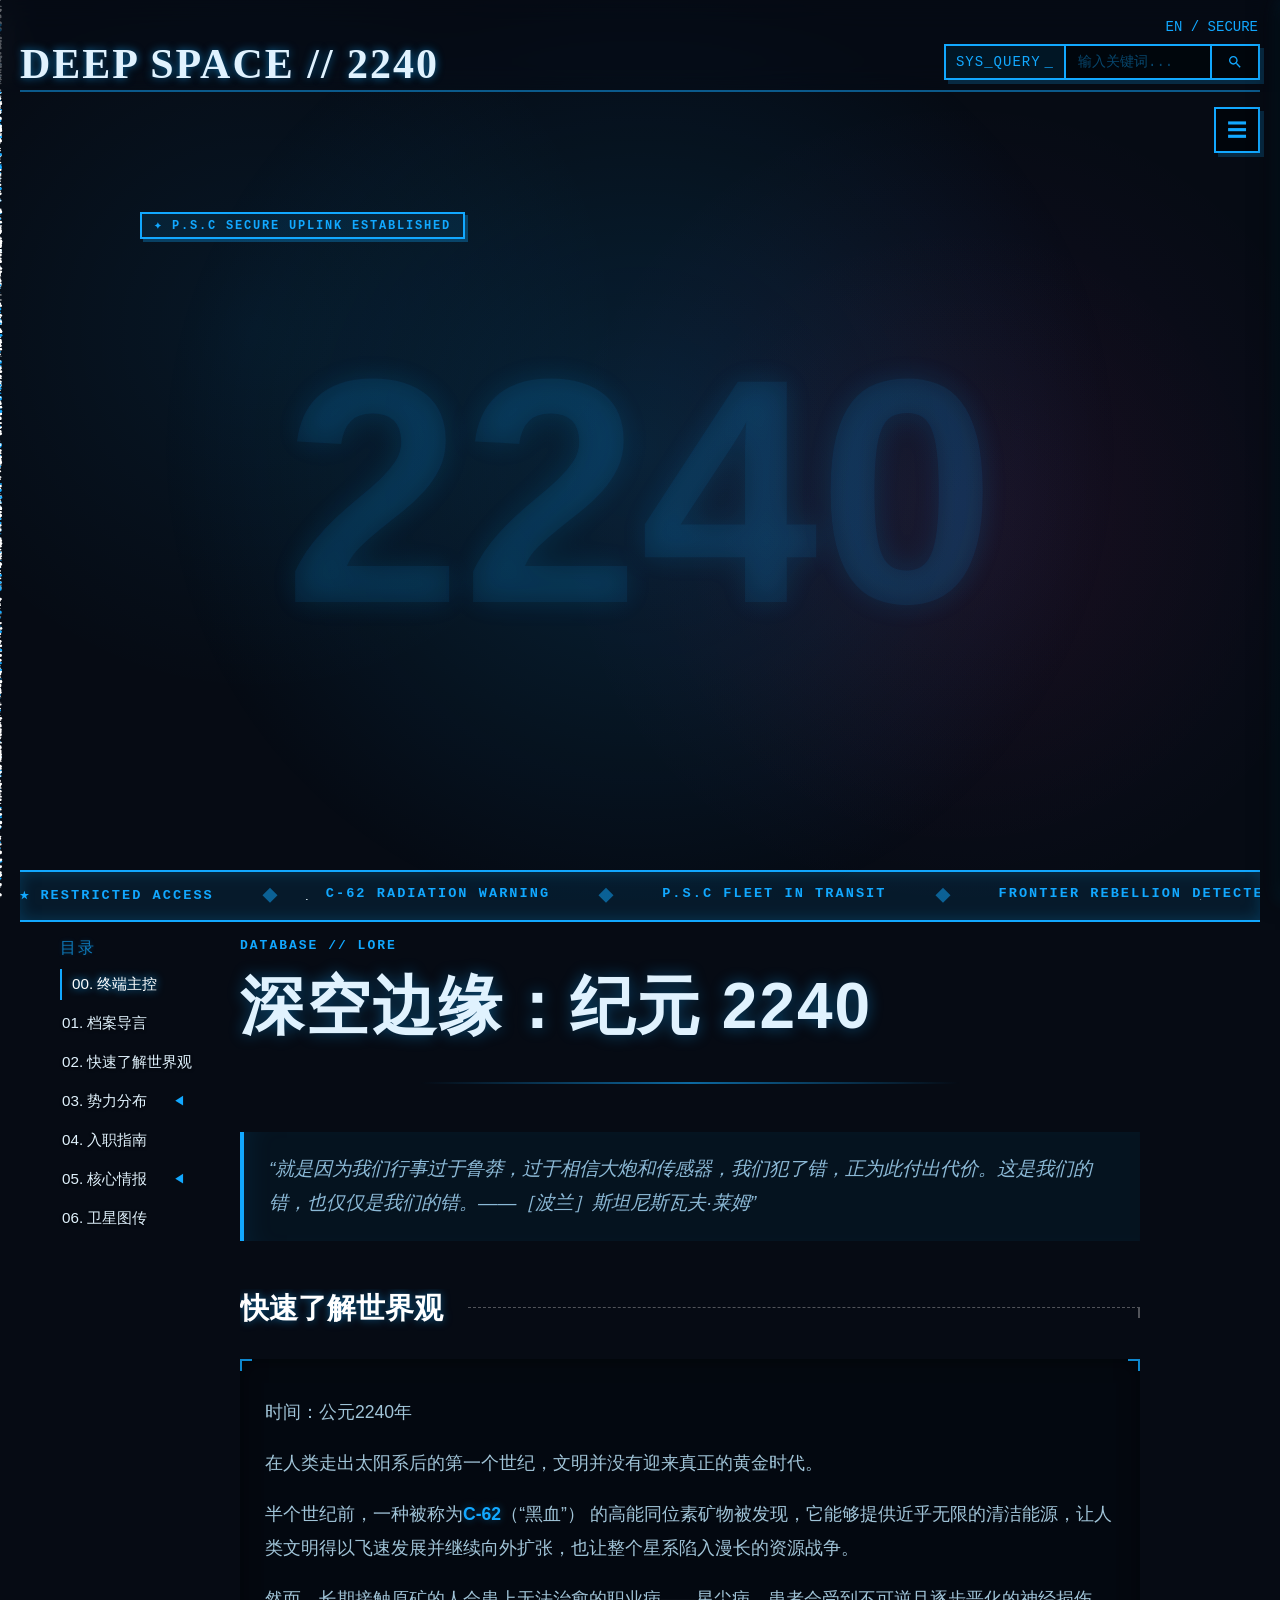
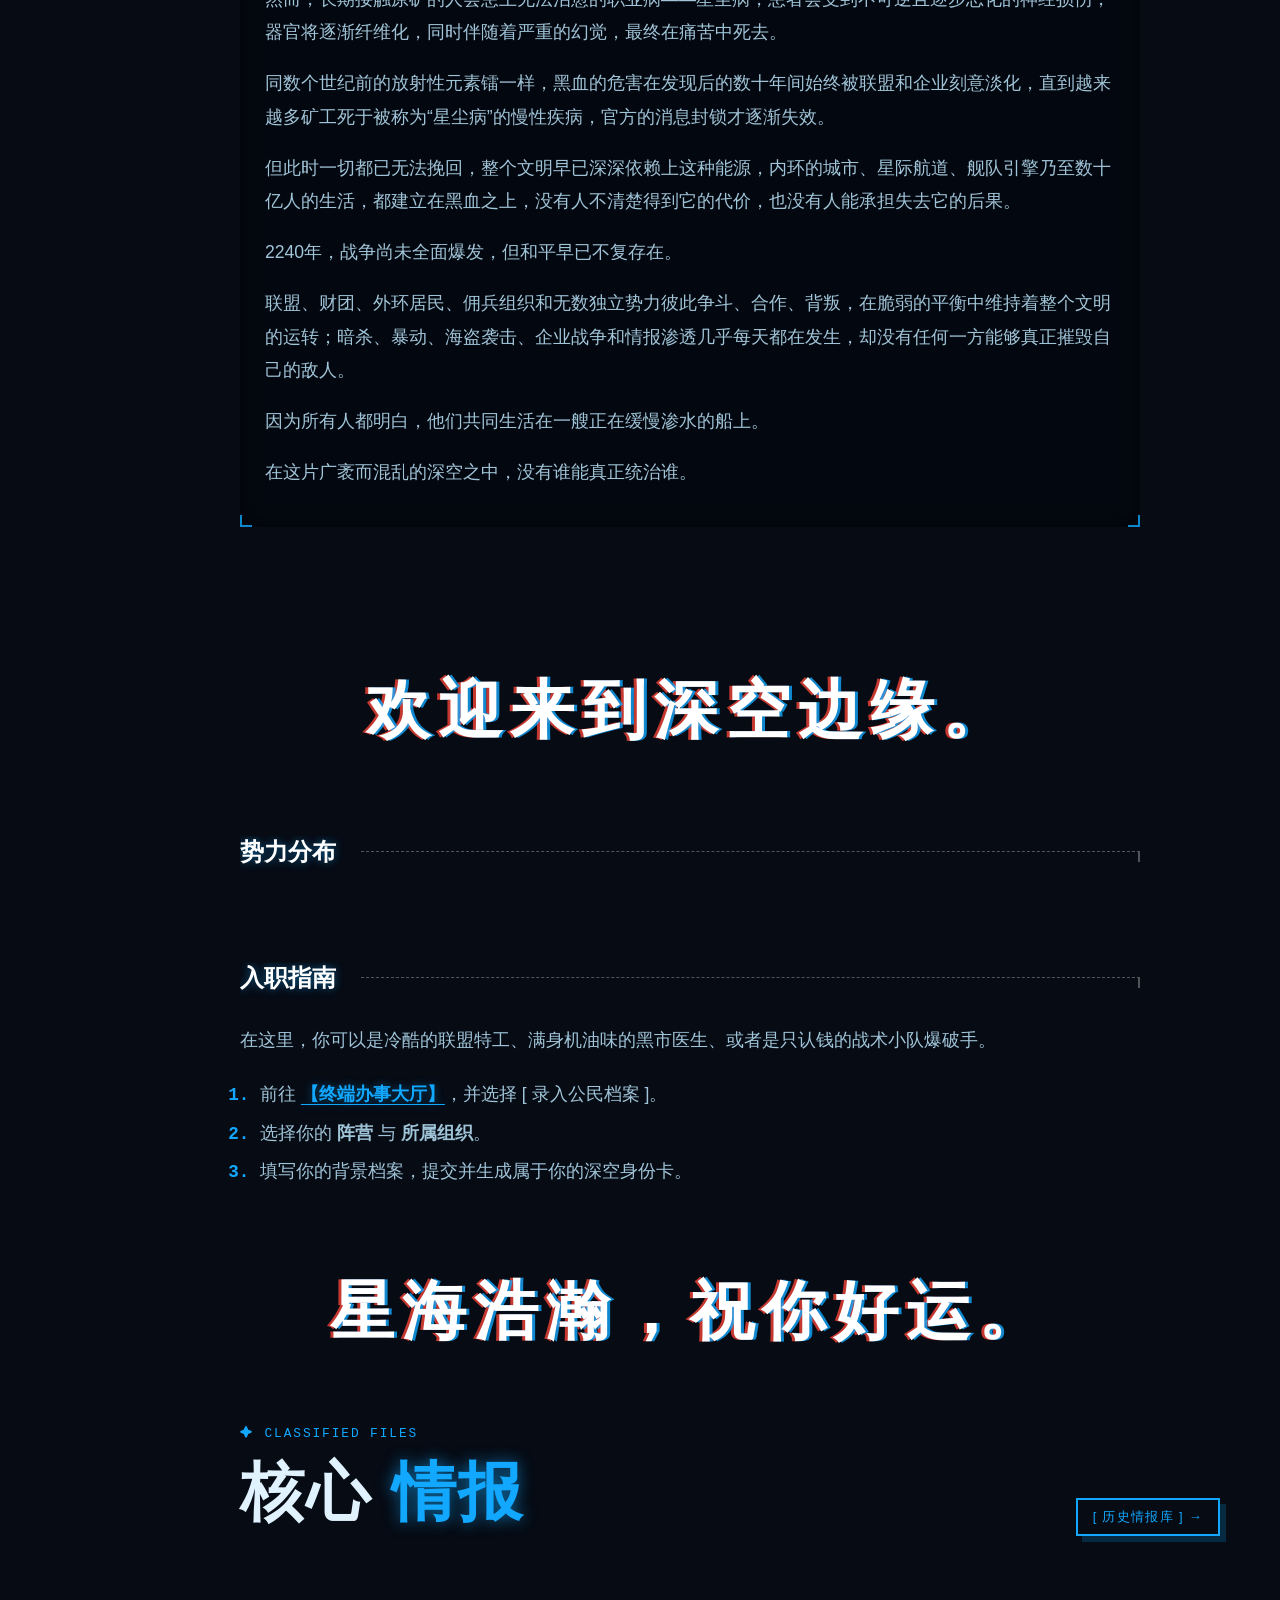
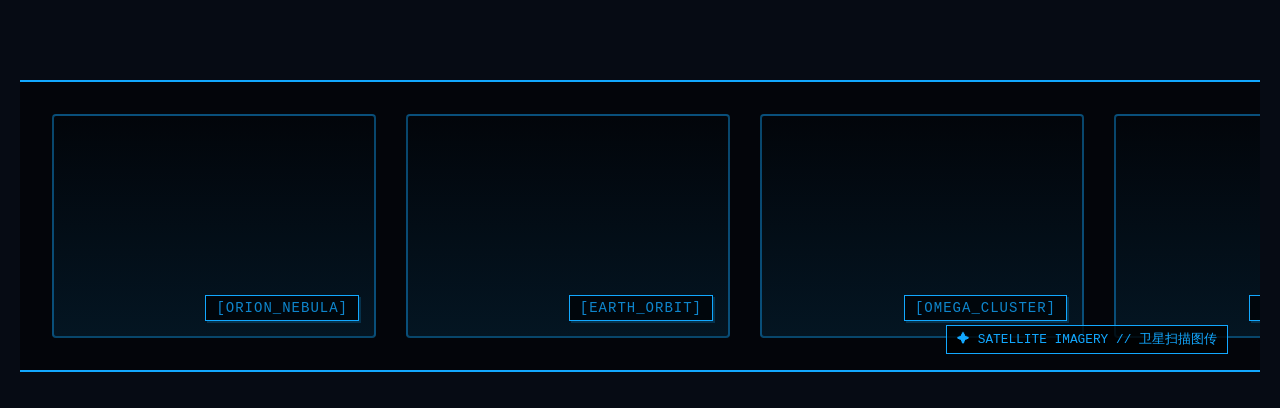
==== index.html @ 2c7ee808 "Add files via upload" ====
<!DOCTYPE html>
<html lang="zh-CN">
<head>
    <meta charset="UTF-8">
    <meta name="viewport" content="width=device-width, initial-scale=1.0">
    <title>拉格朗日点盲区</title>

<link href="https://cdn.quilljs.com/1.3.6/quill.snow.css" rel="stylesheet">
<link href="https://cdnjs.cloudflare.com/ajax/libs/cropperjs/1.5.13/cropper.min.css" rel="stylesheet">



    <style>
        /* 基础页面设置（加入了科幻网格和径向渐变微光背景） */
        /* 基础页面设置 */
        body {
            background-color: #060b14; /* 极暗的深蓝兜底色 */
            /* 💥 删除了原本僵硬的线形网格背景 */
            
            color: #ffffff;
            font-family: "PingFang SC", "Microsoft YaHei", sans-serif;
            margin: 0;
            padding: 0;
            min-height: 100vh;
            box-sizing: border-box;
            position: relative;
            overflow-x: hidden; 
        }
        /* 💥 修复：限制右上角名字的最大宽度，防止挤破容器 */
        .nav-nickname {
            display: inline-block;
            max-width: 80px; /* 💥 电脑端从 120px 缩小到 80px，大约只显示 5 个中文字符 */
            overflow: hidden;
            text-overflow: ellipsis;
            white-space: nowrap;
            vertical-align: bottom;
        }
        @media (max-width: 768px) {
            .nav-nickname {
                max-width: 50px; /* 💥 手机端从 80px 缩小到 50px，大约只显示 3 个中文字符 */
            }
        }

        /* =========================================
           💥 全局动态弥散背景 (Pure CSS GPU Accelerated)
           ========================================= */
        .cyber-diffuse-bg {
            position: fixed;
            top: 0; left: 0; right: 0; bottom: 0;
            z-index: -10; /* 沉在最底层 */
            pointer-events: none; /* 防止阻挡点击 */
            overflow: hidden;
            background-color: #060b14; 
        }

        /* 弥散光球 1：赛博蓝 (左上角游走) */
        .cyber-diffuse-bg::before {
            content: '';
            position: absolute;
            top: -20%; left: -20%;
            width: 80vmax; height: 80vmax;
            /* 💥 亮度下调：0.15 -> 0.08，边缘收窄：60% -> 50% */
            background: radial-gradient(circle, rgba(18, 168, 255, 0.08) 0%, transparent 50%);
            animation: diffuse-float 8s ease-in-out infinite alternate;
        }

        /* 弥散光球 2：霓虹紫 (右下角游走) */
        .cyber-diffuse-bg::after {
            content: '';
            position: absolute;
            bottom: -20%; right: -20%;
            width: 90vmax; height: 90vmax;
            /* 💥 亮度下调：0.12 -> 0.06，边缘收窄：60% -> 50% */
            background: radial-gradient(circle, rgba(224, 64, 251, 0.06) 0%, transparent 50%);
            animation: diffuse-float-reverse 10s ease-in-out infinite alternate;
        }

        /* 弥散光球 3：警告红 (右上角游走) */
        .cyber-diffuse-orb {
            position: absolute;
            top: 10%; right: -10%;
            width: 70vmax; height: 70vmax;
            /* 💥 亮度下调：0.08 -> 0.04，边缘收窄：60% -> 50% */
            background: radial-gradient(circle, rgba(244, 67, 54, 0.04) 0%, transparent 50%);
            animation: diffuse-float-3 12s ease-in-out infinite alternate;
        }

        /* --- 💥 加速与大范围漂浮动画 --- */
        @keyframes diffuse-float {
            0% { transform: translate(0, 0) scale(1); }
            /* 扩大了 vw 和 vh 的位移距离，并且放大了 scale 缩放 */
            50% { transform: translate(25vw, 15vh) scale(1.3); }
            100% { transform: translate(-10vw, 30vh) scale(0.9); }
        }
        @keyframes diffuse-float-reverse {
            0% { transform: translate(0, 0) scale(1); }
            50% { transform: translate(-30vw, -15vh) scale(1.2); }
            100% { transform: translate(20vw, -25vh) scale(1.4); }
        }
        @keyframes diffuse-float-3 {
            0% { transform: translate(0, 0) scale(0.8); }
            50% { transform: translate(-40vw, 30vh) scale(1.5); }
            100% { transform: translate(-15vw, -20vh) scale(1.1); }
        }



        /* 💥 2. 修改：原本的 header */
        .header {
            display: flex;
            justify-content: space-between; 
            align-items: flex-end; 
            border-bottom: 2px solid rgba(18, 168, 255, 0.5);
            padding-bottom: 10px;
            margin-bottom: 0; 
        }

        /* 这是电脑端的发光标题！千万不要删掉它的字体和发光特效 */
        .group-name {
            font-size: 24px;
            font-weight: bold;
            letter-spacing: 2px;
            font-family: "Impact", "Kaiti", "STKaiti", serif;
            color: #e0f2fe;
            text-shadow: 0 0 8px rgba(18,168,255,0.6);
        }

        .header-right {
            display: flex;
            flex-direction: column;
            align-items: flex-end;  
            gap: 5px;
        }

        /* 💥 修改：右上角身份状态栏 (拆分文本与按钮) */
        .lang-text {
            font-size: 14px;
            line-height: 1;
            padding-right: 2px;
            color: #12a8ff; 
            font-family: monospace;
            display: flex;
            align-items: center;
            gap: 10px; /* 文字和按钮之间的间距 */
        }

        /* 身份文本：允许选中，且点一下自动全选！ */
        .op-key-text {
            cursor: text;
            user-select: all; /* 💥 黑科技：鼠标点一下，整段文字自动高亮选中，直接 Ctrl+C 即可 */
            -webkit-user-select: all;
        }

        /* 专属注销按钮 */
        .logout-btn {
            cursor: pointer;
            color: #12a8ff;
            transition: all 0.2s;
            font-weight: bold;
        }

        /* 悬停时变红发光 */
        .logout-btn:hover {
            color: #f44336;
            text-shadow: 0 0 8px rgba(244, 67, 54, 0.6);
        }

        /* 💥 1. 修改：顶部导航栏包装盒 (提升通透感) */
        .top-nav-wrapper {
            position: sticky;
            top: 0;
            z-index: 85;
            
            /* 💥 重点：把透明度从 0.85 降到了 0.4，颜色稍微带一点点极暗的蓝 */
            background: rgba(6, 11, 20, 0.4); 
            
            /* 模糊度稍微加大到 15px，保证背景变透明后，透上来的文字会被完美糊掉，不影响标题阅读 */
            backdrop-filter: blur(15px);
            -webkit-backdrop-filter: blur(15px);
            
            margin: -20px -20px 20px -20px; 
            padding: 20px 20px 0 20px; 
        }

        /* =========================================
           战术搜索终端 (Cyber-Brutalism Search Bar)
           ========================================= */
        .search-group {
            display: flex;
            align-items: stretch; /* 让内部元素等高 */
            background: rgba(0, 5, 10, 0.8);
            border: 2px solid #12a8ff;
            /* 粗野主义硬边阴影 */
            box-shadow: 4px 4px 0 rgba(18, 168, 255, 0.2);
            transition: all 0.3s cubic-bezier(0.4, 0, 0.2, 1);
            position: relative;
            margin-top: 5px;
        }

        /* 当输入框被点击聚焦时，整个搜索框产生物理按压/浮起感 */
        .search-group:focus-within {
            box-shadow: 6px 6px 0 rgba(18, 168, 255, 0.6);
            transform: translate(-2px, -2px);
            border-color: #e0f2fe;
        }

        /* 终端命令行前缀 */
        .search-prefix {
            display: flex;
            align-items: center;
            padding: 0 10px;
            background: rgba(18, 168, 255, 0.1);
            color: #12a8ff;
            font-family: "Impact", monospace;
            font-size: 14px;
            letter-spacing: 1px;
            border-right: 2px solid #12a8ff;
            user-select: none;
        }

        /* 闪烁的光标特效 */
        .blink-cursor {
            animation: blink 1s step-end infinite;
            margin-left: 4px;
        }
        @keyframes blink { 50% { opacity: 0; } }

        /* 输入框本体 */
        .search-input {
            background: transparent;
            border: none;
            color: #e0f2fe;
            width: 120px; /* 默认宽度 */
            padding: 8px 12px;
            font-family: monospace;
            font-size: 14px;
            outline: none;
            transition: width 0.4s cubic-bezier(0.4, 0, 0.2, 1);
        }

        .search-input::placeholder {
            color: rgba(18, 168, 255, 0.4);
        }

        /* 核心交互：聚焦时输入框自动伸长，展现出“准备录入”的战术感 */
        .search-input:focus {
            width: 220px; 
        }

        /* 搜索按钮 */
        .search-btn {
            background: transparent;
            border: none;
            border-left: 2px solid #12a8ff;
            color: #12a8ff;
            display: flex;
            align-items: center;
            gap: 6px;
            padding: 0 15px;
            cursor: pointer;
            font-family: "Impact", sans-serif;
            font-size: 14px;
            letter-spacing: 1px;
            transition: all 0.2s;
        }

        .search-btn svg {
            width: 16px;
            height: 16px;
            fill: #12a8ff;
            transition: transform 0.3s;
        }

        /* 悬浮时强烈的反色效果 */
        .search-btn:hover {
            background: #12a8ff;
            color: #060b14;
        }

        .search-btn:hover svg {
            fill: #060b14;
            transform: scale(1.1) rotate(90deg); /* 图标微动效 */
        }

        /* ─── 搜索报错时的红光警报状态 ─── */
        .search-error {
            border-color: #f44336 !important;
            box-shadow: 4px 4px 0 rgba(244, 67, 54, 0.5) !important;
            animation: shake 0.4s ease-in-out;
        }
        .search-error .search-prefix {
            background: rgba(244, 67, 54, 0.1);
            color: #f44336;
            border-right-color: #f44336;
        }
        .search-error .search-btn {
            border-left-color: #f44336;
            color: #f44336;
        }
        .search-error .search-btn svg { fill: #f44336; }

        /* 💥 3. 修改：方形悬浮菜单按钮 */
        .floating-menu-btn {
            position: absolute;
            top: calc(100% + 15px); /* 悬浮在毛玻璃下方 15px 处 */
            right: 20px; /* 和搜索框完美右对齐 */
            width: 42px;
            height: 42px;
            background: rgba(0, 5, 10, 0.85);
            border: 2px solid #12a8ff;
            color: #12a8ff;
            font-size: 20px;
            display: flex;
            justify-content: center;
            align-items: center;
            cursor: pointer;
            backdrop-filter: blur(8px);
            /* 粗野主义硬边阴影，和上面的搜索框保持统一风格！ */
            box-shadow: 4px 4px 0 rgba(18, 168, 255, 0.2);
            transition: all 0.2s cubic-bezier(0.4, 0, 0.2, 1);
        }

        /* 悬停时的物理按压感 */
        .floating-menu-btn:hover {
            background: #12a8ff;
            color: #060b14;
            transform: translate(-2px, -2px);
            box-shadow: 6px 6px 0 rgba(18, 168, 255, 0.6);
        }

        /* ─── 战术下拉检索菜单 ─── */
        .search-dropdown {
            position: absolute;
            top: calc(100% + 10px); /* 位于搜索框正下方 */
            right: 0; /* 右对齐 */
            width: 320px;
            background: rgba(0, 5, 10, 0.95);
            border: 2px solid #12a8ff;
            box-shadow: 6px 6px 0 rgba(18, 168, 255, 0.3);
            backdrop-filter: blur(10px);
            z-index: 1000;
            display: none; /* 默认隐藏 */
            flex-direction: column;
            max-height: 350px;
            overflow-y: auto;
        }

        /* 激活时显示并带有下拉动画 */
        .search-dropdown.active {
            display: flex;
            animation: slideDown 0.2s cubic-bezier(0.4, 0, 0.2, 1);
        }

        @keyframes slideDown {
            from { opacity: 0; transform: translateY(-10px); }
            to { opacity: 1; transform: translateY(0); }
        }

        /* 下拉菜单项 */
        .dropdown-item {
            padding: 12px 15px;
            border-bottom: 1px solid rgba(18, 168, 255, 0.2);
            cursor: pointer;
            display: flex;
            flex-direction: column;
            gap: 5px;
            transition: all 0.2s;
            position: relative;
            overflow: hidden;
            flex-shrink: 0; /* 💥 核心修复：防止搜索结果过多时被强行挤压高度 */
        }

        .dropdown-item:last-child {
            border-bottom: none;
        }

        /* 悬停时的战术锁定动效 */
        .dropdown-item:hover {
            background: rgba(18, 168, 255, 0.15);
            padding-left: 25px; /* 向右缩进 */
            border-left: 4px solid #12a8ff;
        }

        .dropdown-title {
            font-family: "PingFang SC", "Microsoft YaHei", sans-serif;
            font-size: 15px;
            font-weight: bold;
            color: #e0f2fe;
            text-shadow: 0 0 5px rgba(18,168,255,0.3);
        }

        .dropdown-tag {
            font-family: monospace;
            font-size: 12px;
            color: #12a8ff;
        }

        /* 自定义下拉框滚动条 */
        .search-dropdown::-webkit-scrollbar { width: 6px; }
        .search-dropdown::-webkit-scrollbar-track { background: rgba(0,0,0,0.5); }
        .search-dropdown::-webkit-scrollbar-thumb { background: #12a8ff; }

        /* --- 核心控制：界面的显示与隐藏 --- */
        .view-panel {
            display: none; 
            flex-grow: 1;
            animation: fadeIn 0.3s ease-in-out;
            
            /* 侧边栏打开时的后推过渡动画 */
            transition: transform 0.4s cubic-bezier(0.22, 1, 0.36, 1), opacity 0.4s ease;
            transform-origin: top center; 
            
            /* 💥 修复：删掉 backface-visibility 和 transform-style */
            /* 彻底解除层叠上下文结界，让手机端悬浮球逃出来！ */
        }

        /* 🔷 科幻解密加载动画 */
@keyframes scanline {
    0% { top: -10%; }
    100% { top: 110%; }
}
@keyframes glitch-flash {
    0%, 100% { opacity: 1; clip-path: none; }
    20% { opacity: 0.7; clip-path: inset(30% 0 50% 0); transform: translateX(-4px); }
    40% { opacity: 0.9; clip-path: inset(60% 0 10% 0); transform: translateX(4px); }
    60% { opacity: 0.6; clip-path: inset(10% 0 70% 0); transform: translateX(-2px); }
    80% { opacity: 1; clip-path: none; transform: translateX(0); }
}
@keyframes decode-in {
    0%   { opacity: 0; transform: translateY(18px) scaleY(1.04); filter: blur(6px) brightness(2); }
    40%  { opacity: 0.7; filter: blur(1px) brightness(1.3); }
    100% { opacity: 1; transform: translateY(0) scaleY(1); filter: blur(0) brightness(1); }
}
#article-decode-overlay {
    position: fixed;
    inset: 0;
    z-index: 200;
    background: #060b14;
    display: flex;
    flex-direction: column;
    align-items: center;
    justify-content: center;
    pointer-events: none;
    opacity: 0;
    transition: opacity 0.25s ease;
}
#article-decode-overlay.visible {
    opacity: 1;
    pointer-events: all;
}
#article-decode-overlay .decode-bar {
    width: 280px;
    height: 2px;
    background: rgba(18,168,255,0.15);
    margin-top: 28px;
    position: relative;
    overflow: hidden;
}
#article-decode-overlay .decode-bar::after {
    content: '';
    position: absolute;
    left: 0; top: 0; height: 100%;
    width: 60%;
    background: linear-gradient(90deg, transparent, #12a8ff, transparent);
    animation: ticker-scroll 0.9s linear infinite;
}
#article-decode-overlay .decode-label {
    font-family: monospace;
    font-size: 13px;
    color: #12a8ff;
    letter-spacing: 3px;
    margin-top: 16px;
    animation: blink 1s step-end infinite;
}
#article-decode-overlay .decode-title-ghost {
    font-family: "Impact", sans-serif;
    font-size: clamp(1.5rem, 4vw, 2.8rem);
    color: #12a8ff;
    letter-spacing: 3px;
    text-transform: uppercase;
    text-shadow: 0 0 20px #12a8ff;
    animation: glitch-flash 0.6s steps(1) infinite;
    max-width: 80vw;
    text-align: center;
    word-break: break-all;
}
#articleView.active .article-page-content,
#logReaderView.active #logReaderContent {
    animation: decode-in 0.5s cubic-bezier(0.22,1,0.36,1) both;
}

       /* 统一所有视图面板的布局，防止内部元素（如3D隧道）被挤压 */
        .view-panel.active {
            display: block; 
            width: 100%;
        }

        /* 主界面文字 */
        .vertical-text {
            writing-mode: vertical-rl; 
            text-orientation: upright; 
            font-size: 56px;
            font-family: "Kaiti", "STKaiti", serif; 
            letter-spacing: 15px; 
            text-shadow: 0 0 15px rgba(18,168,255,0.6);
        }

        .placeholder-text {
            width: 100%;
            text-align: center;
        }
        
        /* ！！！原作者亮亮的科幻发光字体样式！！！ */
        .neon-title {
            font-family: "Impact", "Arial Black", sans-serif;
            font-size: 32px;
            color: #ffffff;
            margin: 0 0 10px 0;
            letter-spacing: 2px;
            text-transform: uppercase;
            /* 核心发光特效 */
            text-shadow: 
                0 0 5px #fff,
                0 0 10px #12a8ff,
                0 0 20px #12a8ff,
                0 0 40px #12a8ff,
                0 0 80px #12a8ff;
        }

        .placeholder-text h3 {
            color: #12a8ff;
            letter-spacing: 2px;
        }
        .placeholder-text p {
            color: #8bb9d6;
            font-size: 14px;
        }

        

.wiki-list {
    list-style: none;
    padding: 0;
    margin: 0;
    display: flex;
    flex-direction: column;
    gap: 4px;
}

/* 统一按钮基础样式 */
.wiki-item-btn {
    background: rgba(18,168,255,0.05);
    border: 1px solid rgba(18,168,255,0.4);
    color: #12a8ff;
    padding: 12px 15px;
    text-align: left;
    font-size: 20px;
    border-radius: 0;
    cursor: pointer;
    transition: all 0.25s ease;
    width: 100%;
    font-family: "PingFang SC", sans-serif;
    letter-spacing: 1px;
    position: relative;
    overflow: hidden;
}
.wiki-item-btn::after {
    content: '';
    position: absolute;
    left: 0; top: 0;
    width: 0; height: 100%;
    background: rgba(18,168,255,0.08);
    transition: width 0.3s ease;
    z-index: 0;
}
.wiki-item-btn:hover::after { width: 100%; }
.wiki-item-btn:hover {
    background-color: rgba(18,168,255,0.15);
    box-shadow: 0 0 12px rgba(18,168,255,0.4), inset 0 0 8px rgba(18,168,255,0.05);
    border-color: #12a8ff;
    text-shadow: 0 0 8px rgba(18,168,255,0.9);
    letter-spacing: 2px;
}

/* 各导航项颜色主题 */
.wiki-item-btn[data-target="mainView"]    { --nav-color: #12a8ff; }
.wiki-item-btn[data-target="worldView"]   { --nav-color: #12a8ff; }
.wiki-item-btn[data-target="storyView"]   { --nav-color: #e040fb; }
.wiki-item-btn[data-target="queueView"]   { --nav-color: #ffeb3b; }
.wiki-item-btn[data-target="logView"]     { --nav-color: #12a8ff; }
.wiki-item-btn[data-target="profileView"] { --nav-color: #00e5ff; }
.wiki-item-btn[data-target="forumView"]   { --nav-color: #4caf50; }
.wiki-item-btn[data-target="adminView"]   { --nav-color: #f44336; }


/* 管理员按钮顶部分隔 */
#adminMenuWrapper {
    margin-top: 20px;
    padding-top: 16px;
    border-top: 1px solid rgba(244,67,54,0.2);
}

        /* =========================================
           新版主界面 (赛博粗野主义风格参考 CLAY CLUB)
           ========================================= */
        #mainView.active {
            display: block; /* 覆盖原本的 flex */
            width: 100%;
            padding: 0;
        }

        /* ─── 1. HERO SECTION 英雄区 ─── */
        .hero-section {
            position: relative;
            min-height: 70vh;
            display: flex;
            flex-direction: column;
            justify-content: center;
            padding: 4rem 2rem;
            border-bottom: 2px solid #12a8ff;
            overflow: hidden;
        }

        .hero-content {
            position: relative;
            z-index: 3;
            max-width: 1000px;
            margin: 0 auto;
            width: 100%;
        }

        .hero-chip {
            display: inline-block;
            border: 2px solid #12a8ff;
            padding: 4px 12px;
            font-size: 0.75rem;
            font-family: monospace;
            font-weight: bold;
            letter-spacing: 0.15em;
            background: rgba(18, 168, 255, 0.1);
            color: #12a8ff;
            margin-bottom: 1.5rem;
            box-shadow: 3px 3px 0 rgba(18, 168, 255, 0.3);
        }

        .hero-title {
            font-family: "Impact", "Arial Black", sans-serif;
            font-size: clamp(3.5rem, 8vw, 7rem);
            line-height: 0.95;
            letter-spacing: 2px;
            margin: 0;
            text-transform: uppercase;
        }

        .hero-title .fill {
            display: block;
            color: #e0f2fe;
            text-shadow: 0 0 20px rgba(18, 168, 255, 0.6);
        }

        .hero-title .stroke {
            display: block;
            -webkit-text-stroke: 2px #12a8ff;
            color: transparent;
            text-shadow: none;
        }

        .hero-title .cyber-fill {
            display: block;
            color: #12a8ff;
            text-shadow: 0 0 10px #12a8ff;
        }

        .hero-sub {
            margin-top: 2rem;
            font-size: 1rem;
            max-width: 600px;
            line-height: 1.8;
            color: #8bb9d6;
            border-left: 3px solid #12a8ff;
            padding-left: 15px;
            background: linear-gradient(90deg, rgba(18,168,255,0.05), transparent);
        }

        .hero-actions {
            display: flex;
            gap: 1.5rem;
            margin-top: 2.5rem;
            flex-wrap: wrap;
        }

        /* 赛博粗野主义按钮 */
        .btn-primary, .btn-ghost {
            padding: 1rem 2rem;
            font-family: "Impact", sans-serif;
            font-size: 1rem;
            letter-spacing: 0.1em;
            cursor: pointer;
            transition: transform 0.15s, box-shadow 0.15s, background 0.15s;
            text-transform: uppercase;
        }

        .btn-primary {
            background: rgba(18, 168, 255, 0.2);
            color: #fff;
            border: 2px solid #12a8ff;
            /* 重点：硬边阴影取代模糊阴影 */
            box-shadow: 6px 6px 0 rgba(18, 168, 255, 0.5);
            text-shadow: 0 0 5px #12a8ff;
        }

        .btn-primary:hover {
            transform: translate(-3px, -3px);
            box-shadow: 9px 9px 0 rgba(18, 168, 255, 0.8);
            background: rgba(18, 168, 255, 0.4);
        }

        .btn-ghost {
            background: transparent;
            color: #12a8ff;
            border: 2px solid #12a8ff;
            box-shadow: 6px 6px 0 rgba(18, 168, 255, 0.2);
        }

        .btn-ghost:hover {
            background: rgba(18, 168, 255, 0.1);
            transform: translate(-3px, -3px);
            box-shadow: 9px 9px 0 rgba(18, 168, 255, 0.5);
        }

        /* ─── 2. 无缝滚动横幅 TICKER ─── */
        .ticker {
            background: rgba(18, 168, 255, 0.1);
            color: #12a8ff;
            border-bottom: 2px solid #12a8ff;
            padding: 0.8rem 0;
            overflow: hidden;
            white-space: nowrap;
            position: relative;
            box-shadow: inset 0 0 15px rgba(18,168,255,0.2);
        }

        .ticker-inner {
            display: inline-flex;
            gap: 3rem;
            animation: ticker-scroll 20s linear infinite;
        }

        .ticker-item {
            font-family: monospace;
            font-size: 0.85rem;
            font-weight: bold;
            letter-spacing: 0.15em;
        }

        .ticker-sep { opacity: 0.5; }

        @keyframes ticker-scroll {
            from { transform: translateX(0); }
            to { transform: translateX(-50%); }
        }

        /* ─── 3. 情报网格区 INTEL GRID ─── */
        .intel-section {
    padding: 1rem 2rem 4rem 2rem; /* 上1rem，左右2rem，下4rem */
    max-width: 1200px;
    margin: 0 auto;
}

        .section-header { margin-bottom: 3rem; }
        
        .section-label {
            font-size: 0.8rem;
            font-family: monospace;
            color: #12a8ff;
            letter-spacing: 0.15em;
            margin-bottom: 0.5rem;
        }

        .section-title {
            font-family: "Impact", sans-serif;
            font-size: clamp(2.5rem, 5vw, 4rem);
            margin: 0;
            color: #e0f2fe;
            letter-spacing: 2px;
        }

        .section-title .accent {
            color: #12a8ff;
            text-shadow: 0 0 15px rgba(18,168,255,0.6);
        }

        .intel-grid {
            display: grid;
            /* 把最小宽度从 280px 缩小到 240px，让它们更容易挤进同一行 */
            grid-template-columns: repeat(auto-fill, minmax(240px, 1fr));
            gap: 25px; 
        }

        /* 赛博粗野主义卡片 */
        .intel-card {
            background: rgba(0, 5, 10, 0.8);
            border: 2px solid #12a8ff;
            padding: 2rem;
            position: relative;
            cursor: crosshair;
            transition: transform 0.15s, box-shadow 0.15s, background 0.15s;
        }

        .intel-card:hover {
            transform: translate(-5px, -5px);
            /* 硬边阴影 */
            box-shadow: 8px 8px 0 rgba(18, 168, 255, 0.4);
            background: rgba(18, 168, 255, 0.05);
            z-index: 1;
        }

        /* 3. 全局悬停效果：保留物理错位感和内发光 (所有卡片通用) */
.intel-card:hover, .faction-card:hover, .plot-card:hover, .my-org-card:hover,
.intel-card.is-centered, .faction-card.is-centered { /* 👈 新增这两句 */
    transform: translate(-4px, -4px) !important; 
    box-shadow: 6px 6px 0 rgba(0, 0, 0, 0.6), inset 0 0 20px var(--theme-shadow) !important;
    z-index: 10;
}

        .card-icon {
            font-size: 2rem;
            margin-bottom: 1rem;
            display: block;
            filter: drop-shadow(0 0 5px #12a8ff);
        }

        .card-level {
            font-size: 0.7rem;
            font-family: monospace;
            color: #12a8ff;
            border: 1px solid #12a8ff;
            padding: 2px 8px;
            display: inline-block;
            margin-bottom: 1rem;
            background: rgba(18,168,255,0.1);
        }

        .card-name {
            font-family: "PingFang SC", "Microsoft YaHei", sans-serif;
            font-size: 1.3rem;
            color: #fff;
            margin: 0 0 1rem 0;
            text-shadow: 0 0 5px rgba(18,168,255,0.5);
        }

        .card-desc {
            font-size: 0.85rem;
            line-height: 1.7;
            color: #8bb9d6;
            margin-bottom: 2rem;
        }

        .card-meta {
            display: flex;
            justify-content: space-between;
            align-items: center;
            border-top: 1px dashed rgba(18,168,255,0.3);
            padding-top: 1rem;
        }

        .card-price {
            font-family: "Impact", sans-serif;
            font-size: 1.1rem;
            color: #e0f2fe;
            letter-spacing: 1px;
        }

        .card-duration {
            font-family: monospace;
            font-size: 0.7rem;
            color: #12a8ff;
        }

        /* ─── 横向拖拽画廊区 GALLERY STRIP ─── */
        .gallery-strip {
            position: relative;
            background: rgba(0,0,0,0.5);
            border-top: 2px solid #12a8ff;
            border-bottom: 2px solid #12a8ff;
            overflow: hidden;
            margin-top: 2rem;
        }

        .gallery-caption {
            position: absolute;
            bottom: 1rem;
            right: 2rem;
            font-family: monospace;
            font-size: 0.8rem;
            color: #12a8ff;
            z-index: 5;
            background: rgba(0,0,0,0.8);
            padding: 5px 10px;
            border: 1px solid #12a8ff;
        }

        .gallery-item {
            flex: 1 0 320px; /* 自动拉伸填满屏幕 */
            max-width: 500px; /* 限制最大宽度，防止屏幕太大时拉得太长 */
            height: 220px;
            border: 2px solid rgba(18, 168, 255, 0.4);
            position: relative; /* 💥 核心：改为相对定位，方便内部文字绝对定位 */
            font-family: monospace;
            color: rgba(18,168,255,0.8);
            user-select: none;
            transition: all 0.3s ease;
            border-radius: 4px;
            overflow: hidden; /* 确保背景放大时不会溢出边框 */
        }
        
        .gallery-item:hover {
            border-color: #12a8ff;
            box-shadow: 0 0 20px rgba(18, 168, 255, 0.4), inset 0 0 40px rgba(18,168,255,0.6);
            background-size: 110% !important; /* 悬停时背景微微放大 */
        }

        /* 💥 新增：右下角专属的文字标签样式 */
        .gallery-item-label {
            position: absolute;
            bottom: 15px; /* 距离底部 15px */
            right: 15px;  /* 距离右侧 15px */
            background: rgba(0, 5, 10, 0.85); /* 给文字加个深色底，防止看不清 */
            padding: 4px 10px;
            border: 1px solid #12a8ff;
            font-size: 14px;
            letter-spacing: 1px;
            box-shadow: 2px 2px 0 rgba(18, 168, 255, 0.2); /* 粗野主义小阴影 */
            transition: all 0.3s ease;
            backdrop-filter: blur(4px);
        }

        /* 鼠标悬停在图片上时，右下角的标签会反色高亮 */
        .gallery-item:hover .gallery-item-label {
            background: #12a8ff;
            color: #060b14;
            box-shadow: 4px 4px 0 rgba(18, 168, 255, 0.4);
        }

        /* ─── 横向拖拽情报流 (GALLERY DRAG SCROLL) ─── */
        .gallery-wrapper {
            width: 100%;
            overflow: hidden; /* 隐藏原生滚动条 */
            position: relative;
        }

        .article-grid {
            display: flex;
            gap: 20px;
            overflow-x: auto;
            padding-bottom: 20px;
            cursor: grab; /* 提示可拖拽 */
            /* 隐藏滚动条但保留滚动功能 */
            scrollbar-width: none; 
            -ms-overflow-style: none; 
        }
        .article-grid::-webkit-scrollbar { display: none; }
        
        .article-grid.active {
            cursor: grabbing; /* 拖拽时的鼠标样式 */
        }

        .article-card {
            flex: 0 0 320px; /* 固定卡片宽度，不随屏幕挤压 */
            background: rgba(0, 0, 0, 0.5);
            border: 1px solid rgba(18, 168, 255, 0.2);
            border-radius: 6px;
            overflow: hidden;
            transition: filter 0.3s ease, border-color 0.3s ease;
            backdrop-filter: blur(4px);
            user-select: none; /* 防止拖拽时选中文本 */
        }

        /* 搜索框报错闪烁动画 */
        .search-error {
            border-color: #f44336 !important;
            background: rgba(244, 67, 54, 0.1) !important;
            color: #f44336 !important;
            animation: shake 0.4s ease-in-out;
        }

        @keyframes shake {
            0%, 100% { transform: translateX(0); }
            25% { transform: translateX(-5px); }
            75% { transform: translateX(5px); }
        }

        /* 文章卡片的头图（带扫描线特效） */
        .card-img {
            height: 160px;
            display: flex;
            align-items: center;
            justify-content: center;
            color: rgba(18,168,255,0.5);
            font-family: monospace;
            font-size: 14px;
            letter-spacing: 2px;
            border-bottom: 1px solid rgba(18, 168, 255, 0.2);
            position: relative;
        }
        
        /* 预设三种不同的占位图纹理，之后可换成真实图片 */
        .placeholder-a { background: repeating-linear-gradient(45deg, rgba(18,168,255,0.05), rgba(18,168,255,0.05) 10px, transparent 10px, transparent 20px); }
        .placeholder-b { background: radial-gradient(circle, rgba(18,168,255,0.1) 10%, transparent 10%), radial-gradient(circle, rgba(18,168,255,0.1) 10%, transparent 10%); background-size: 20px 20px; background-position: 0 0, 10px 10px; }
        .placeholder-c { background: linear-gradient(0deg, rgba(18,168,255,0.1) 1px, transparent 1px); background-size: 100% 20px; }

        .card-content {
            padding: 20px;
            display: flex;
            flex-direction: column;
        }

        .card-tag {
            color: #12a8ff;
            font-size: 12px;
            font-weight: bold;
            margin-bottom: 10px;
            font-family: monospace;
        }

        .card-title {
            margin: 0 0 10px 0;
            font-size: 18px;
            color: #e0f2fe;
            text-shadow: 0 0 5px rgba(18,168,255,0.3);
        }

        .card-desc {
            color: #8bb9d6;
            font-size: 13px;
            line-height: 1.6;
            margin: 0 0 20px 0;
            flex-grow: 1;
        }

        /* 文章卡片按钮 */
        .card-btn {
            background: transparent;
            color: #12a8ff;
            border: none;
            text-align: left;
            padding: 0;
            cursor: pointer;
            font-family: monospace;
            font-size: 14px;
            transition: 0.2s;
        }

        .card-btn:hover {
            color: #ffffff;
            text-shadow: 0 0 8px #12a8ff;
            padding-left: 5px; /* 悬停时有个向右的小滑移特效 */
        }

        /* --- HUD 工具样式 --- */
        .hud-controls {
            margin-top: 20px;
            display: flex;
            gap: 10px;
            flex-wrap: wrap;
            justify-content: center;
            background: rgba(0, 0, 0, 0.4);
            backdrop-filter: blur(4px);
            padding: 15px;
            border: 1px solid rgba(18, 168, 255, 0.3);
            border-radius: 8px;
            box-shadow: inset 0 0 20px rgba(18, 168, 255, 0.05);
        }

        .hud-btn {
            background: rgba(18,168,255,0.1);
            border: 1px solid #12a8ff;
            color: #12a8ff;
            padding: 8px 16px;
            cursor: pointer;
            border-radius: 4px;
            font-size: 14px;
            transition: 0.2s;
            text-shadow: 0 0 5px rgba(18,168,255,0.5);
        }
        .hud-btn:hover {
            background: rgba(18,168,255,0.3);
            box-shadow: 0 0 10px rgba(18,168,255,0.4);
        }

        .hud-input {
            background: rgba(0,0,0,0.6);
            border: 1px solid #12a8ff;
            color: #ffffff;
            padding: 8px;
            width: 100px;
            text-align: center;
            outline: none;
            border-radius: 4px;
            box-shadow: inset 0 0 5px rgba(18, 168, 255, 0.2);
        }

        #frame {
            margin-top: 30px;
            width: 100%;
            display: flex;
            justify-content: center;
            overflow: auto;
        }

        #frame svg {
            max-width: 100%;
            height: auto;
            /* 给生成的SVG卡片再加一点外发光，融入背景 */
            filter: drop-shadow(0 0 15px rgba(18,168,255,0.3));
        }

        /* --- 战术录入表单样式 --- */
        .system-notice {
            background: rgba(18, 168, 255, 0.05);
            border-left: 3px solid #12a8ff;
            padding: 12px 15px;
            margin-bottom: 30px;
            font-size: 13px;
            line-height: 1.6;
            color: #8bb9d6;
            border-radius: 0 4px 4px 0;
            box-shadow: inset 20px 0 30px -20px rgba(18, 168, 255, 0.1);
        }

        .notice-label {
            color: #12a8ff;
            font-weight: bold;
            font-family: monospace;
            display: block;
            margin-bottom: 4px;
        }

        .tactical-form {
            display: flex;
            flex-direction: column;
            gap: 20px;
        }

        .form-section-title {
            font-family: monospace;
            color: rgba(18, 168, 255, 0.6);
            border-bottom: 1px dashed rgba(18, 168, 255, 0.3);
            padding-bottom: 5px;
            margin-top: 10px;
            font-size: 14px;
            letter-spacing: 1px;
        }

        .form-grid {
            display: grid;
            grid-template-columns: 1fr 1fr;
            gap: 20px;
        }

        .form-grid-3 {
            display: grid;
            grid-template-columns: 1fr 1fr 1fr;
            gap: 20px;
        }

        .input-group {
            display: flex;
            flex-direction: column;
        }

        .full-width {
            grid-column: 1 / -1;
        }

        .input-group label {
            font-size: 12px;
            color: #8bb9d6;
            margin-bottom: 6px;
            font-family: "PingFang SC", monospace;
            letter-spacing: 1px;
        }

        .input-wrapper {
            position: relative;
            display: flex;
            align-items: flex-start;
            background: rgba(0, 0, 0, 0.4);
            border: 1px solid rgba(18, 168, 255, 0.3);
            border-radius: 4px;
            transition: 0.3s;
        }

        .input-wrapper:focus-within {
            border-color: #12a8ff;
            box-shadow: 0 0 10px rgba(18, 168, 255, 0.3), inset 0 0 10px rgba(18, 168, 255, 0.1);
        }

        .prefix {
            color: #12a8ff;
            font-family: monospace;
            padding: 10px 0 10px 10px;
            user-select: none;
        }

        /* 💥 人设表单旁边的帮助小按钮 💥 */
        .help-btn {
            color: #12a8ff;
            cursor: pointer;
            margin-left: 8px;
            font-family: monospace;
            font-size: 12px;
            transition: all 0.2s;
            opacity: 0.7;
            display: inline-block;
        }
        .help-btn:hover {
            color: #fff;
            opacity: 1;
            text-shadow: 0 0 8px #12a8ff;
            transform: scale(1.1);
        }

        /* 💥 分步表单专属样式 */
        .step-indicator {
            display: flex;
            justify-content: space-between;
            margin-bottom: 30px;
            position: relative;
        }
        .step-indicator::before {
            content: '';
            position: absolute;
            top: 50%;
            left: 0;
            right: 0;
            height: 2px;
            background: rgba(18, 168, 255, 0.2);
            z-index: 0;
            transform: translateY(-50%);
        }
        .step-item {
            position: relative;
            z-index: 1;
            background: #060b14;
            border: 2px solid rgba(18, 168, 255, 0.4);
            color: rgba(18, 168, 255, 0.6);
            padding: 8px 15px;
            border-radius: 4px;
            font-family: monospace;
            font-size: 13px;
            transition: all 0.3s;
            text-align: center;
            flex: 1;
            margin: 0 5px;
        }
        .step-item:first-child { margin-left: 0; }
        .step-item:last-child { margin-right: 0; }
        .step-item.active {
            border-color: #12a8ff;
            color: #fff;
            background: rgba(18, 168, 255, 0.2);
            box-shadow: 0 0 15px rgba(18, 168, 255, 0.4);
            font-weight: bold;
        }
        .step-item.completed {
            border-color: #12a8ff;
            color: #12a8ff;
            background: rgba(18, 168, 255, 0.05);
        }
        .form-step {
            display: none;
            animation: fadeIn 0.4s ease;
        }
        .form-step.active {
            display: block;
        }
        .step-actions {
            display: flex;
            gap: 15px;
            margin-top: 30px;
        }
        .step-actions button {
            flex: 1;
        }
        @media (max-width: 768px) {
            .step-item { font-size: 11px; padding: 6px 2px; margin: 0 2px; letter-spacing: -0.5px; }
        }

        /* =========================================
           表单输入控件核心样式 (修复白底问题)
           ========================================= */
        .tactical-form input,
        .tactical-form textarea,
        .tactical-form select {
            background: transparent !important; /* 强制背景透明 */
            border: none !important;            /* 去掉默认边框 */
            color: #ffffff;
            width: 100%;
            padding: 10px;
            font-family: "PingFang SC", monospace;
            font-size: 14px;
            outline: none;
            box-sizing: border-box;
        }

        /* 针对下拉菜单的专属设定 */
        .tactical-form select {
            cursor: pointer;
            appearance: none;         /* 隐藏掉原生的丑陋黑箭头 */
            -webkit-appearance: none;
        }

        /* 修复下拉框弹出的选项白底黑字问题 */
        .tactical-form select option {
            background: #060b14;      /* 深色底 */
            color: #12a8ff;           /* 赛博蓝字 */
            font-family: "PingFang SC", sans-serif;
        }

        .tactical-form select:disabled {
            color: rgba(139, 185, 214, 0.4);
            cursor: not-allowed;
        }

        /* 针对多行文本框的专属设定 (自动撑开版) */
        .tactical-form textarea {
            font-family: "PingFang SC", sans-serif;
            resize: none; /* 禁止右下角手动拉伸 */
            overflow: hidden; /* 隐藏原生滚动条，配合 JS 自动撑开 */
            line-height: 1.5;
            min-height: 41px; /* 保持单行时的基础高度 */
            word-break: break-all; /* 防止长串英文不换行 */
        }

        .tactical-form input::placeholder,
        .tactical-form textarea::placeholder {
            color: rgba(139, 185, 214, 0.4);
        }

        /* 下拉菜单右侧的科幻小蓝三角 */
        .select-wrapper {
            position: relative;
            flex-grow: 1;
        }
        .select-wrapper::after {
            content: "▼";
            position: absolute;
            right: 15px;
            top: 50%;
            transform: translateY(-50%);
            color: #12a8ff;
            font-size: 12px;
            pointer-events: none; /* 让鼠标穿透，点击三角也能展开菜单 */
        }

        .submit-btn {
    background: rgba(18, 168, 255, 0.1);
    border: 1px solid #12a8ff;
    color: #12a8ff;
    padding: 15px;
    margin-top: 10px;
    font-family: monospace;
    font-size: 16px;
    font-weight: bold;
    letter-spacing: 2px;
    cursor: pointer;
    transition: 0.3s;
    border-radius: 4px;
    box-sizing: border-box; /* 💥 修复：防止 padding 撑破容器 */
}

        .submit-btn:hover {
            background: rgba(18, 168, 255, 0.3);
            color: #ffffff;
            box-shadow: 0 0 15px rgba(18, 168, 255, 0.5);
            text-shadow: 0 0 5px #ffffff;
        }

        /* 💥 新增：下拉菜单的基础样式 */
        .tactical-form select {
            background: transparent;
            border: none;
            color: #ffffff;
            width: 100%;
            padding: 10px;
            font-family: "PingFang SC", monospace;
            font-size: 14px;
            outline: none;
            cursor: pointer;
            appearance: none; /* 隐藏原生箭头，后面我们用更科幻的代替 */
            -webkit-appearance: none;
        }

        /* 修复下拉选项在系统默认下的白底黑字，强制改为深色模式 */
        .tactical-form select option {
            background: #060b14;
            color: #12a8ff;
            font-family: "PingFang SC", sans-serif;
        }

        .tactical-form select:disabled {
            color: rgba(139, 185, 214, 0.4);
            cursor: not-allowed;
        }

        /* 给下拉菜单右侧加个科幻小箭头 */
        .select-wrapper {
            position: relative;
            flex-grow: 1;
        }
        .select-wrapper::after {
            content: "▼";
            position: absolute;
            right: 15px;
            top: 50%;
            transform: translateY(-50%);
            color: #12a8ff;
            font-size: 12px;
            pointer-events: none; /* 让鼠标穿透，不影响点击 */
        }

        /* =========================================
           环境特效：鼠标追光、粒子飘雪、点击涟漪
           ========================================= */
        
        /* 1. 鼠标追踪的朦胧光源（跟随 --mouse-x 和 --mouse-y） */
        body::before {
            content: "";
            position: fixed;
            top: 0; left: 0; right: 0; bottom: 0;
            background: radial-gradient(circle 600px at var(--mouse-x, 50%) var(--mouse-y, 50%), rgba(18, 168, 255, 0.15), transparent 80%);
            pointer-events: none; /* 确保光源不阻挡任何点击事件 */
            z-index: 1;
        }


        /* =========================================
           💥 视差像素星空背景 (深空防晕调校版)
           ========================================= */
        #stars-container {
            position: fixed;
            top: 0; left: 0; width: 100%; height: 100%;
            z-index: -5; 
            pointer-events: none;
            /* 💥 删掉这里的 overflow: hidden; 释放星空的边界 */
        }

        .star-layer {
            background: transparent;
            position: absolute;
            top: 0; left: 0;
        }

        /* 伪元素用于无缝循环衔接 */
        .star-layer::after {
            content: " ";
            position: absolute;
            top: 2000px;
            left: 0;
            background: transparent;
        }

        /* 远层小星尘 (最暗、最慢) */
        #stars-small {
            width: 1px; height: 1px;
            animation: animStar 300s linear infinite; 
            opacity: 0.4; 
        }
        /* 中层蓝星 */
        #stars-medium {
            width: 2px; height: 2px;
            animation: animStar 200s linear infinite;
            opacity: 0.6;
        }
        /* 近层大星 (最亮、稍微快一点点) */
        #stars-big {
            width: 3px; height: 3px;
            animation: animStar 150s linear infinite;
            opacity: 0.8;
        }

        /* 极慢的上升漂浮动画 */
        @keyframes animStar {
            from { transform: translateY(0px); }
            to { transform: translateY(-2000px); }
        }
        
        /* 3. 点击产生的雷达涟漪 */
        .radar-ping {
            position: absolute;
            border: 2px solid rgba(18, 168, 255, 0.8);
            border-radius: 50%;
            transform: translate(-50%, -50%);
            pointer-events: none;
            animation: ping 1s ease-out forwards;
            z-index: 9999; /* 确保波纹显示在最顶层 */
            box-shadow: 0 0 15px rgba(18, 168, 255, 0.4), inset 0 0 10px rgba(18, 168, 255, 0.2);
        }
        
        @keyframes ping {
            0% { width: 0; height: 0; opacity: 1; border-width: 3px; }
            100% { width: 120px; height: 120px; opacity: 0; border-width: 1px; }
        }

        /* =========================================
           3D 数据隧道系统样式 (Cyber-Brutalism 升级版)
           ========================================= */
        /* 1. 恢复 3D 屏幕撑满它的父容器 */
        .viewport-container {
            position: relative;
            width: 100%;           
            height: 450px;         
            background: #03060a;
            overflow: hidden;
            border: 2px solid #12a8ff;
            box-shadow: 8px 8px 0 rgba(18, 168, 255, 0.3), inset 0 0 50px rgba(0,0,0,0.8);
            margin-bottom: 40px;
            perspective: 800px;
            cursor: crosshair;
            /* 💥 修复：去掉 transform 的过渡，防止 3D 渲染降级变糊 */
            transition: box-shadow 0.2s;
        }

        .viewport-container:hover {
            /* 💥 修复：去掉 transform: translate(-2px, -2px); 彻底解决悬停变模糊的问题 */
            box-shadow: 10px 10px 0 rgba(18, 168, 255, 0.5), inset 0 0 50px rgba(0,0,0,0.8);
        }

        /* =========================================
           各视图独立布局控制 (主界面 mainView 保持原生 100% 全宽)
           ========================================= */

        /* 1. 世界观设定 (worldView) 独立控制 */
        #worldView {
            max-width: 1000px;
            margin: 0 auto;
        }

        /* 2. 人设填写卡 (createView) 独立控制 */
        #createView .archive-container {
            max-width: 800px; /* 表单太宽会很难看，800px 聚拢感更好 */
            margin: 0 auto;
        }

        /* 💥 新增：战术等候室 (queueView) 独立控制，限制和填写卡一样的舒适宽度 */
        #queueView .archive-container {
            max-width: 800px; 
            margin: 0 auto;
        }

        /* 3. 群友人设库 (logView) 独立控制 */
        #logView .archive-container {
            max-width: 1200px; /* 3D 数据隧道和公民列表需要大一点的空间，设为 1200px */
            margin: 0 auto;
        }

        .tunnel-hud {
            position: absolute;
            top: 15px; left: 15px;
            color: #12a8ff;
            font-family: monospace;
            font-size: 12px;
            z-index: 10;
            display: flex;
            flex-wrap: wrap;
            gap: 15px;
            text-shadow: 0 0 5px rgba(18,168,255,0.5);
            pointer-events: none;
        }

        #world {
            position: absolute;
            top: 50%; left: 50%;
            width: 0; height: 0;
            transform-style: preserve-3d;
        }

        .tunnel-item {
            position: absolute;
            transform-style: preserve-3d;
            top: 0; left: 0;
        }

        /* 巨大的赛博文字 (确保它不会阻挡鼠标点击) */
        .tunnel-text {
            font-size: 6rem;
            font-weight: 900;
            font-family: "Impact", "Arial Black", sans-serif;
            color: transparent;
            -webkit-text-stroke: 2px rgba(18,168,255,0.3);
            transform: translate(-50%, -50%);
            letter-spacing: 5px;
            pointer-events: none; /* 💥 重点：防止背景文字挡住卡片的点击 */
        }

        /* 浮动的档案卡片 */
        .tunnel-card {
            width: 260px;
            background: rgba(4, 22, 34, 0.7);
            border: 1px solid rgba(18,168,255,0.4);
            box-shadow: 0 0 15px rgba(18,168,255,0.2);
            backdrop-filter: blur(5px);
            padding: 15px;
            transform: translate(-50%, -50%);
            color: #8bb9d6;
            font-family: monospace;
            cursor: crosshair;
            /* 💥 新增：平滑的过渡动画 */
            transition: all 0.3s cubic-bezier(0.2, 1, 0.3, 1); 
        }

        /* 💥 新增：鼠标悬停时的高亮与放大特效 💥 */
        .tunnel-card:hover {
            border-color: #fff;
            box-shadow: 0 0 30px rgba(18,168,255,0.8), inset 0 0 20px rgba(18,168,255,0.4);
            transform: translate(-50%, -50%) scale(1.08); /* 微微放大 */
            background: rgba(4, 22, 34, 0.95);
            z-index: 10;
        }

        .tunnel-star {
            width: 2px; height: 2px;
            background: #12a8ff;
            border-radius: 50%;
            box-shadow: 0 0 8px #12a8ff;
        }

        /* 💥 3D 空间内的详情展开面板样式 💥 */
        .tunnel-detail-overlay {
            position: absolute;
            top: 0; left: 0; width: 100%; height: 100%;
            background: rgba(0, 5, 10, 0.85);
            backdrop-filter: blur(10px);
            z-index: 20;
            display: none; /* 默认隐藏 */
            flex-direction: column;
            padding: 40px;
            box-sizing: border-box;
            border: 2px solid #12a8ff;
            box-shadow: inset 0 0 80px rgba(18,168,255,0.3);
            color: #fff;
            /* 赛博展开动画 */
            animation: cyber-expand 0.4s cubic-bezier(0.2, 1, 0.3, 1) forwards;
            overflow-y: auto;
        }

        /* 💥 详情面板专属的赛博滚动条 💥 */
        .tunnel-detail-overlay::-webkit-scrollbar { 
            width: 6px; 
        }
        .tunnel-detail-overlay::-webkit-scrollbar-track { 
            background: rgba(0, 5, 10, 0.8); 
            border-left: 1px solid rgba(18,168,255,0.2); 
        }
        .tunnel-detail-overlay::-webkit-scrollbar-thumb { 
            background: #12a8ff; 
            box-shadow: 0 0 10px #12a8ff; 
        }

        /* 展开动画：从中心点向四周切开 */
        @keyframes cyber-expand {
            0% { clip-path: polygon(50% 50%, 50% 50%, 50% 50%, 50% 50%); opacity: 0; transform: scale(0.8); }
            100% { clip-path: polygon(0 0, 100% 0, 100% 100%, 0 100%); opacity: 1; transform: scale(1); }
        }

        /* 收起动画 */
        @keyframes cyber-collapse {
            0% { clip-path: polygon(0 0, 100% 0, 100% 100%, 0 100%); opacity: 1; transform: scale(1); }
            100% { clip-path: polygon(50% 50%, 50% 50%, 50% 50%, 50% 50%); opacity: 0; transform: scale(1.1); }
        }

        /* =========================================
           群友档案列表与详情面板样式
           ========================================= */
        .roster-grid {
            display: flex;
            flex-wrap: wrap;
            gap: 10px;
            margin-top: 15px;
        }

        .roster-btn {
            background: rgba(18, 168, 255, 0.1);
            border: 1px solid rgba(18, 168, 255, 0.4);
            color: #12a8ff;
            padding: 8px 15px;
            font-family: monospace;
            font-size: 14px;
            cursor: pointer;
            border-radius: 4px;
            transition: 0.2s;
        }

        .roster-btn:hover {
            background: rgba(18, 168, 255, 0.3);
            box-shadow: 0 0 10px rgba(18, 168, 255, 0.4);
            color: #fff;
        }

        .roster-detail {
            margin-top: 20px;
            background: rgba(0, 0, 0, 0.6);
            border: 1px solid #12a8ff;
            border-left: 4px solid #12a8ff;
            padding: 20px;
            border-radius: 4px;
            box-shadow: inset 0 0 20px rgba(18, 168, 255, 0.1);
            animation: fadeIn 0.3s ease;
        }

        .detail-header {
            display: flex;
            justify-content: space-between;
            align-items: center;
            border-bottom: 1px dashed rgba(18, 168, 255, 0.4);
            padding-bottom: 10px;
            margin-bottom: 15px;
        }

        .detail-header h3 {
            margin: 0;
            color: #e0f2fe;
            font-size: 20px;
            text-shadow: 0 0 8px rgba(18, 168, 255, 0.6);
        }

        .close-btn {
            background: transparent;
            border: none;
            color: #f44336;
            cursor: pointer;
            font-family: monospace;
            font-weight: bold;
        }

        .close-btn:hover { text-shadow: 0 0 5px #f44336; }

        .detail-item { font-size: 14px; color: #fff; margin-bottom: 10px; }
        .detail-lbl { color: #8bb9d6; font-family: monospace; margin-right: 5px; }

        .detail-text-block {
            margin-top: 15px;
            background: rgba(18, 168, 255, 0.05);
            padding: 10px;
            border-radius: 4px;
            font-size: 13px;
            line-height: 1.6;
            color: #e0f2fe;
            white-space: pre-wrap; /* 保留换行符 */
        }

        .delete-btn {
            margin-top: 15px;
            background: rgba(244, 67, 54, 0.1);
            border: 1px solid #f44336;
            color: #f44336;
            padding: 5px 10px;
            font-family: monospace;
            cursor: pointer;
            border-radius: 4px;
        }
        .delete-btn:hover { background: rgba(244, 67, 54, 0.3); }

        /* ─── 独立文章阅读弹窗 (Modal) ─── */
        .article-modal {
            position: fixed;
            top: 0; left: 0; width: 100%; height: 100%;
            background: rgba(0, 5, 10, 0.85);
            backdrop-filter: blur(8px);
            z-index: 9999;
            display: none; /* 默认隐藏 */
            justify-content: center;
            align-items: center;
            padding: 20px;
            box-sizing: border-box;
        }

        /* ─── 全屏文章阅读视图 (沉浸式全息文档风格) ─── */
        .article-page-container {
            width: 100%;
            max-width: 900px; /* 稍微收窄一点，最适合长文阅读的宽度 */
            margin: 0 auto;
            padding: 2rem 20px 5rem 20px;
            animation: fadeIn 0.4s ease-out;
        }

        /* 💥 修复：让所有界面的返回操作栏吸顶 */
        .article-top-bar {
            position: sticky;
            top: 75px; /* 避开顶部的全局导航栏 */
            z-index: 80;
            display: flex;
            justify-content: space-between;
            align-items: center;
            margin-bottom: 2rem;
            border-bottom: 1px solid rgba(18, 168, 255, 0.3);
            padding: 15px 20px; /* 增加内边距 */
            margin-left: -20px; /* 抵消父容器的 padding，使其占满宽度 */
            margin-right: -20px;
            background: rgba(6, 11, 20, 0.85); /* 深色半透明底色 */
            backdrop-filter: blur(12px);
            -webkit-backdrop-filter: blur(12px);
            box-shadow: 0 10px 20px rgba(0,0,0,0.3); /* 增加底部阴影，区分正文 */
        }

        .article-sys-status {
            font-family: monospace;
            color: #12a8ff;
            font-size: 0.85rem;
            letter-spacing: 1px;
        }

        .article-page-header {
            text-align: center; /* 标题居中，更有正式档案的仪式感 */
            margin-bottom: 3rem;
        }

        .article-page-meta {
            display: inline-block;
            background: rgba(18, 168, 255, 0.1);
            border: 1px solid #12a8ff;
            color: #12a8ff;
            font-family: "Impact", monospace;
            font-size: 0.9rem;
            padding: 4px 15px;
            letter-spacing: 2px;
            margin-bottom: 1.5rem;
            border-radius: 2px;
        }

        .article-page-title {
            font-family: "Impact", "Microsoft YaHei", sans-serif;
            font-size: clamp(2rem, 5vw, 3.5rem);
            color: #e0f2fe;
            margin: 0;
            line-height: 1.2;
            letter-spacing: 2px;
            text-shadow: 0 0 15px rgba(18, 168, 255, 0.4);
        }

        .article-divider {
            height: 2px;
            width: 60%;
            margin: 2rem auto 0 auto;
            background: linear-gradient(90deg, transparent, #12a8ff, transparent);
            opacity: 0.6;
        }

        /* 💥 核心：统一官方文章与个人记录的阅读面板样式 */
        .article-page-content, .solo-log-content {
            font-family: "PingFang SC", "Microsoft YaHei", sans-serif;
            font-size: 1.1rem;
            line-height: 2;
            color: #a0c4d8; /* 柔和的灰蓝色，保护视力 */
            background: rgba(6, 11, 20, 0.85); /* 深色毛玻璃底 */
            border: 1px solid rgba(18, 168, 255, 0.2);
            border-top: 4px solid #12a8ff; /* 顶部赛博高光线 */
            padding: 3rem 4rem;
            border-radius: 4px;
            box-shadow: 0 10px 30px rgba(0,0,0,0.5), inset 0 0 20px rgba(18, 168, 255, 0.05);
            word-wrap: break-word;
        }

        /* 富文本内部排版优化 */
        .article-page-content p, .solo-log-content p { margin-bottom: 1.5em; }
        
        .article-page-content h1, .article-page-content h2, .article-page-content h3,
        .solo-log-content h1, .solo-log-content h2, .solo-log-content h3 {
            color: #e0f2fe;
            margin-top: 2em;
            margin-bottom: 1em;
            border-bottom: 1px dashed rgba(18, 168, 255, 0.3);
            padding-bottom: 0.5em;
            font-family: "PingFang SC", sans-serif;
            text-shadow: 0 0 8px rgba(18, 168, 255, 0.4);
        }

        .article-page-content img, .solo-log-content img {
            max-width: 100%;
            height: auto;
            border-radius: 4px;
            border: 1px solid rgba(18, 168, 255, 0.4);
            box-shadow: 0 0 15px rgba(18, 168, 255, 0.1);
            margin: 1.5em 0;
        }

        .article-page-content blockquote, .solo-log-content blockquote {
            border-left: 4px solid #12a8ff;
            background: rgba(18, 168, 255, 0.05);
            padding: 1em 1.5em;
            margin: 1.5em 0;
            color: #8bb9d6;
            font-style: italic;
        }

        /* 首字母下沉特效 (仅限第一段，防止破坏排版) */
        .article-page-content > p:first-of-type::first-letter {
            font-size: 3.5rem;
            color: #12a8ff;
            float: left;
            line-height: 0.8;
            margin-right: 12px;
            margin-top: 5px;
            font-family: "Impact", sans-serif;
            text-shadow: 0 0 10px rgba(18, 168, 255, 0.5);
        }

        .article-page-footer {
            margin-top: 3rem;
            text-align: center;
            font-family: monospace;
            color: rgba(18, 168, 255, 0.5);
            letter-spacing: 3px;
            border-top: 1px dashed rgba(18, 168, 255, 0.3);
            padding-top: 2rem;
        }

        /* =========================================
           定制版系统终端弹窗 (SysModal) - 赛博升级版
           ========================================= */
        .sys-modal-overlay {
            position: fixed; top: 0; left: 0; width: 100%; height: 100%;
            background: rgba(0, 5, 10, 0.85);
            backdrop-filter: blur(10px);
            z-index: 999999 !important; /* 💥 核心修复：提高层级，确保永远在最顶层 */
            display: none; 
            justify-content: center; align-items: center;
            opacity: 0; transition: opacity 0.3s ease;
        }
        
        .sys-modal-overlay.active {
            display: flex; opacity: 1;
        }

        /* 💥 弹窗关闭时的背景渐隐 💥 */
        .sys-modal-overlay.active.closing {
            opacity: 0;
        }

        .sys-modal-box {
            background: rgba(6, 11, 20, 0.95);
            border: 2px solid #12a8ff;
            box-shadow: 0 0 30px rgba(18, 168, 255, 0.3), inset 0 0 20px rgba(18, 168, 255, 0.1);
            width: 90%; max-width: 450px;
            padding: 25px;
            position: relative;
            overflow: hidden; /* 确保扫描线不跑出去 */
            /* 移除了原本的 transition，改用 animation */
        }

        /* 💥 弹窗本体的动态扫描线特效 💥 */
        .sys-modal-box::after {
            content: "";
            position: absolute;
            top: -50%; left: 0; width: 100%; height: 200%;
            background: linear-gradient(to bottom, transparent 48%, rgba(18, 168, 255, 0.15) 50%, transparent 52%);
            background-size: 100% 10px;
            animation: modal-scanline 4s linear infinite;
            pointer-events: none; /* 确保不阻挡鼠标点击 */
            z-index: 10;
        }

        @keyframes modal-scanline {
            0% { transform: translateY(0); }
            100% { transform: translateY(50%); }
        }

        /* 💥 展开时的赛博闪烁 (CRT 开启效果) 💥 */
        .sys-modal-overlay.active .sys-modal-box {
            animation: cyber-glitch-in 0.4s cubic-bezier(0.2, 1, 0.3, 1) forwards;
        }

        /* 💥 关闭时的赛博断电 (CRT 关闭效果) 💥 */
        .sys-modal-overlay.closing .sys-modal-box {
            animation: cyber-glitch-out 0.3s cubic-bezier(0.2, 1, 0.3, 1) forwards;
        }

        @keyframes cyber-glitch-in {
            0% { opacity: 0; transform: scale(0.95) translateY(20px); filter: contrast(2) brightness(2); clip-path: inset(50% 0 50% 0); }
            20% { opacity: 1; transform: scale(1.02) translateY(-5px); filter: contrast(1) brightness(1); clip-path: inset(10% 0 80% 0); }
            40% { opacity: 0.8; clip-path: inset(80% 0 10% 0); }
            60% { opacity: 1; transform: scale(0.98) translateY(2px); clip-path: inset(0 0 0 0); }
            80% { opacity: 0.9; }
            100% { opacity: 1; transform: scale(1) translateY(0); filter: none; clip-path: inset(0 0 0 0); }
        }

        @keyframes cyber-glitch-out {
            0% { opacity: 1; transform: scale(1); clip-path: inset(0 0 0 0); }
            40% { opacity: 0.8; transform: scale(1.05); filter: contrast(1.5) brightness(1.5); clip-path: inset(40% 0 40% 0); }
            100% { opacity: 0; transform: scale(0.9) translateY(-20px); clip-path: inset(50% 0 50% 0); }
        }

        .sys-modal-header {
            font-family: "Impact", monospace;
            color: #12a8ff;
            font-size: 18px;
            letter-spacing: 2px;
            border-bottom: 1px dashed rgba(18, 168, 255, 0.4);
            padding-bottom: 10px;
            margin-bottom: 15px;
            text-shadow: 0 0 8px rgba(18, 168, 255, 0.5);
        }

        .sys-modal-body {
            font-family: "PingFang SC", sans-serif;
            color: #e0f2fe;
            font-size: 14px;
            line-height: 1.6;
        }

        .sys-modal-actions {
            display: flex;
            justify-content: flex-end;
            gap: 15px;
            margin-top: 25px;
        }

        .sys-modal-btn {
            background: transparent;
            border: 1px solid #12a8ff;
            font-family: monospace;
            font-size: 14px;
            padding: 8px 15px;
            cursor: pointer;
            transition: all 0.2s;
        }

        .sys-modal-btn.confirm {
            background: rgba(18, 168, 255, 0.15);
            color: #12a8ff;
        }
        .sys-modal-btn.confirm:hover {
            background: #12a8ff; color: #060b14;
            box-shadow: 0 0 15px #12a8ff;
        }

        .sys-modal-btn.cancel {
            border-color: #f44336; color: #f44336;
        }
        .sys-modal-btn.cancel:hover {
            background: rgba(244, 67, 54, 0.15);
            box-shadow: 0 0 15px rgba(244, 67, 54, 0.5);
        }


        /* =========================================
           个人终端 (Profile View) 专属样式
           ========================================= */
        #profileView .archive-container {
            max-width: 900px;
            margin: 0 auto;
        }

        .profile-card {
            display: flex;
            gap: 30px;
            background: rgba(0, 5, 10, 0.8);
            border: 2px solid #12a8ff;
            padding: 30px;
            box-shadow: inset 0 0 30px rgba(18, 168, 255, 0.1), 0 0 15px rgba(18, 168, 255, 0.2);
            position: relative;
            overflow: hidden;
            transition: all 0.3s ease;
        }

        .profile-avatar-section {
            flex: 0 0 200px;
            display: flex;
            flex-direction: column;
            align-items: center;
            gap: 15px;
        }

        /* 赛博字符头像占位图 */
        .avatar-placeholder {
            width: 180px;
            height: 180px;
            border: 2px dashed #12a8ff;
            background: repeating-linear-gradient(45deg, rgba(18,168,255,0.05), rgba(18,168,255,0.05) 10px, transparent 10px, transparent 20px);
            display: flex;
            justify-content: center;
            align-items: center;
            font-size: 72px;
            color: rgba(18,168,255,0.8);
            font-family: "Impact", sans-serif;
            box-shadow: 0 0 20px rgba(18,168,255,0.2);
            position: relative;
            text-shadow: 0 0 15px rgba(18,168,255,0.8);
        }

        /* 头像扫描线特效 */
        .avatar-placeholder::after {
            content: '';
            position: absolute;
            top: 0; left: 0; right: 0; bottom: 0;
            background: linear-gradient(to bottom, transparent 50%, rgba(18,168,255,0.2) 51%);
            background-size: 100% 4px;
            pointer-events: none;
        }

        .profile-status-badge {
            padding: 8px 15px;
            font-family: monospace;
            font-weight: bold;
            letter-spacing: 1px;
            border: 1px solid;
            text-align: center;
            width: 100%;
            box-sizing: border-box;
            font-size: 14px;
        }

        /* 三种状态的颜色定义 */
        .status-approved { color: #4caf50; border-color: #4caf50; background: rgba(76, 175, 80, 0.1); box-shadow: 0 0 10px rgba(76, 175, 80, 0.3); }
        .status-pending { color: #ffeb3b; border-color: #ffeb3b; background: rgba(255, 235, 59, 0.1); box-shadow: 0 0 10px rgba(255, 235, 59, 0.3); }
        .status-rejected { color: #f44336; border-color: #f44336; background: rgba(244, 67, 54, 0.1); box-shadow: 0 0 10px rgba(244, 67, 54, 0.3); }

        .profile-details-section {
            flex: 1;
            display: flex;
            flex-direction: column;
            gap: 15px;
        }

        /* =========================================
           世界观资料库 (Cyber-Notion Style)
           ========================================= */
        .world-container {
            max-width: 900px;
            margin: 0 auto;
            padding: 2rem 20px 5rem 20px;
            animation: fadeIn 0.4s ease-out;
        }

        .world-header { margin-bottom: 3rem; }
        
        .world-meta { 
            font-family: monospace; 
            color: #12a8ff; 
            letter-spacing: 2px; 
            margin-bottom: 10px; 
            font-weight: bold;
        }
        
        .world-title { 
            font-family: "Impact", "Microsoft YaHei", sans-serif; 
            font-size: clamp(2.5rem, 5vw, 4rem); 
            color: #e0f2fe; 
            margin: 0; 
            text-shadow: 0 0 15px rgba(18,168,255,0.4); 
            letter-spacing: 2px; 
        }

        /* Notion 风格的引用块 (Callout) */
        .world-quote { 
            border-left: 4px solid #12a8ff; 
            background: rgba(18, 168, 255, 0.05); 
            padding: 20px 25px; 
            font-size: 1.2rem; 
            color: #8bb9d6; 
            font-style: italic; 
            margin-bottom: 3rem; 
            line-height: 1.8; 
            box-shadow: inset 20px 0 30px -20px rgba(18, 168, 255, 0.1);
        }

        .world-section { margin-bottom: 4rem; }
        .world-section:last-child { margin-bottom: 0; } /* ⬅️ 新增这一行 */
        
        .world-section-title { 
            font-size: 1.8rem; 
            color: #fff; 
            border-bottom: 1px dashed rgba(18,168,255,0.3); 
            padding-bottom: 10px; 
            margin-bottom: 20px; 
            display: flex; 
            align-items: center; 
            gap: 10px; 
            text-shadow: 0 0 8px rgba(18,168,255,0.5);
        }

        .world-text { 
            font-size: 1.1rem; 
            line-height: 1.9; 
            color: #a0c4d8; 
            margin-bottom: 1.5rem; 
            font-family: "PingFang SC", "Microsoft YaHei", sans-serif;
        }

        .world-highlight { 
            color: #12a8ff; 
            font-weight: bold; 
            text-shadow: 0 0 8px rgba(18,168,255,0.4); 
        }

        /* =========================================
           💥 赛博警戒卡片 V2 (硬核粗野主义升级版) 💥
           ========================================= */
        /* ── 警告卡片主体 ── */
.cyber-warning-card {
    position: relative;
    background: rgba(15, 2, 2, 0.92);
    border: 1px solid #f44336;
    border-left: 5px solid #f44336;
    padding: 0;
    width: 100%;
    max-width: 750px;
    margin: 30px auto 0 auto;
    box-sizing: border-box;
    border-radius: 0;
    overflow: hidden;
    clip-path: polygon(0 0, 100% 0, 100% calc(100% - 20px), calc(100% - 20px) 100%, 0 100%);
    animation: warning-flicker 4s infinite, warning-glitch-shift 7s infinite;
    box-shadow: 0 0 25px rgba(244,67,54,0.35), inset 0 0 30px rgba(244,67,54,0.08);
    overflow-anchor: none; /* 💥 新增：禁止浏览器自动干预滚动条，交由我们的 JS 精准控制 */
}

/* 幽灵水印 WARNING */
.cyber-warning-card::before {
    content: 'WARNING';
    position: absolute;
    top: 50%; left: 50%;
    transform: translate(-50%, -50%);
    font-family: "Impact", sans-serif;
    font-size: 110px;
    color: rgba(244, 67, 54, 0.05);
    pointer-events: none;
    z-index: 0;
    letter-spacing: 15px;
    animation: warning-glitch-shift 3s infinite;
}

/* 背景横线网格 */
.cyber-warning-card::after {
    content: '';
    position: absolute;
    top: 0; left: 0; width: 100%; height: 100%;
    background: repeating-linear-gradient(
        0deg, transparent, transparent 3px,
        rgba(244,67,54,0.04) 3px, rgba(244,67,54,0.04) 4px
    );
    pointer-events: none;
    z-index: 0;
}

/* 警戒斜线 */
.hazard-stripes {
    position: absolute;
    left: 0; width: 100%; height: 5px;
    background: repeating-linear-gradient(
        -45deg,
        #f44336, #f44336 6px,
        #1a0000 6px, #1a0000 12px
    );
    z-index: 5;
    animation: hazard-scroll 0.4s linear infinite;
    box-shadow: 0 0 10px rgba(244,67,54,0.9);
}
.hazard-stripes.top { top: 0; }
.hazard-stripes.bottom { bottom: 0; }

@keyframes hazard-scroll {
    0%   { background-position: 0 0; }
    100% { background-position: 16.97px 0; }
}

/* 扫描线 */
.warning-scanline {
    position: absolute;
    top: 0; left: 0; width: 100%; height: 2px;
    background: linear-gradient(90deg, transparent, #f44336 40%, #ff6b6b 50%, #f44336 60%, transparent);
    opacity: 0;
    z-index: 6;
    animation: warning-scan 2.5s linear infinite;
    pointer-events: none;
    box-shadow: 0 0 12px #f44336, 0 0 25px #f44336;
}
@keyframes warning-scan {
    0%   { top: 5px;  opacity: 0; }
    5%   { opacity: 1; }
    95%  { opacity: 1; }
    100% { top: calc(100% - 5px); opacity: 0; }
}

/* 故障位移 */
@keyframes warning-glitch-shift {
    0%, 89%, 100% { transform: none; clip-path: none; }
    90%  { transform: translateX(-3px); clip-path: inset(20% 0 60% 0); }
    91%  { transform: translateX(3px);  clip-path: inset(60% 0 10% 0); }
    92%  { transform: translateX(-2px); clip-path: inset(40% 0 40% 0); }
    93%  { transform: none; clip-path: none; }
}

/* 整体闪烁 */
@keyframes warning-flicker {
    0%,100% { opacity:1; box-shadow: 0 0 25px rgba(244,67,54,0.35), inset 0 0 30px rgba(244,67,54,0.08); }
    2%  { opacity: 0.6; box-shadow: none; }
    3%  { opacity: 1; box-shadow: 0 0 50px rgba(244,67,54,0.8), inset 0 0 50px rgba(244,67,54,0.3); }
    4%  { opacity: 0.3; }
    5%  { opacity: 1; }
    60% { box-shadow: 0 0 30px rgba(244,67,54,0.4); }
}

/* ── 头部区域（含倒计时栏）── */
.warning-top-bar {
    position: relative;
    z-index: 3;
    display: flex;
    align-items: center;
    justify-content: space-between;
    padding: 8px 20px;
    background: rgba(244,67,54,0.12);
    border-bottom: 1px solid rgba(244,67,54,0.4);
    margin-top: 5px;
}

.warning-header-text {
    position: relative;
    z-index: 2;
    color: #f44336;
    font-family: "Impact", monospace;
    font-size: 15px;
    letter-spacing: 2px;
    display: flex;
    align-items: center;
    gap: 8px;
    text-shadow: 0 0 10px rgba(244,67,54,1), 0 0 20px rgba(244,67,54,0.5);
}

/* 倒计时 */
.warning-countdown {
    font-family: monospace;
    font-size: 13px;
    color: #ff6b6b;
    letter-spacing: 2px;
    display: flex;
    align-items: center;
    gap: 6px;
    text-shadow: 0 0 8px #f44336;
    animation: warning-flicker 1.5s infinite;
}
.warning-countdown-digits {
    font-size: 16px;
    font-weight: bold;
    color: #fff;
    text-shadow: 0 0 10px #f44336, 0 0 20px #f44336;
    min-width: 70px;
    text-align: right;
}

/* 数字滚动条 */
.warning-stats-bar {
    position: relative;
    z-index: 3;
    display: flex;
    gap: 0;
    border-bottom: 1px solid rgba(244,67,54,0.25);
}
.warning-stat {
    flex: 1;
    padding: 7px 14px;
    border-right: 1px solid rgba(244,67,54,0.2);
    font-family: monospace;
    font-size: 11px;
    color: rgba(244,67,54,0.7);
    letter-spacing: 1px;
}
.warning-stat:last-child { border-right: none; }
.warning-stat-val {
    display: block;
    font-size: 18px;
    font-weight: bold;
    color: #fff;
    text-shadow: 0 0 8px #f44336;
    letter-spacing: 2px;
    animation: val-glitch 6s infinite;
}
@keyframes val-glitch {
    0%,88%,100% { opacity:1; transform:none; }
    89% { opacity:0.4; transform: translateX(2px); }
    90% { opacity:1; transform: none; }
    91% { opacity:0.6; transform: translateX(-2px); }
    92% { opacity:1; }
}

/* 滚动展开动画 */
/* ── 警告卡片主体 ── */
.cyber-warning-card {
    position: relative;
    background: rgba(15, 2, 2, 0.92);
    border: 1px solid #f44336;
    border-left: 5px solid #f44336;
    padding: 0;
    width: 100%;
    max-width: 750px;
    margin: 30px auto 0 auto;
    box-sizing: border-box;
    border-radius: 0;
    overflow: hidden;
    clip-path: polygon(0 0, 100% 0, 100% calc(100% - 20px), calc(100% - 20px) 100%, 0 100%);
    animation: warning-flicker 4s infinite, warning-glitch-shift 7s infinite;
    box-shadow: 0 0 25px rgba(244,67,54,0.35), inset 0 0 30px rgba(244,67,54,0.08);
    
    /* 💥 修复：将动画时间从 0.6s 延长到 1.2s，让展开变得从容 */
    --expand-duration: 1.2s; 
}

/* 滚动展开动画 */
.warning-expandable {
    display: grid;
    grid-template-rows: 0fr;
    /* 💥 修复：换用更平滑的缓动曲线，消除突然弹开的突兀感 */
    transition: grid-template-rows var(--expand-duration) cubic-bezier(0.25, 1, 0.5, 1);
}
.warning-expandable-inner {
    overflow: hidden;
}
.cyber-warning-card.expanded .warning-expandable {
    grid-template-rows: 1fr;
}
/* 展开前只显示顶部标题栏，高度收起 */
.cyber-warning-card:not(.expanded) .hazard-stripes.bottom {
    display: none;
}

@media (max-width: 768px) {
    .cyber-warning-card {
        margin: 16px 0 0 0;
        clip-path: none;
    }
    .warning-top-bar {
        flex-direction: column;
        align-items: flex-start;
        gap: 6px;
        padding: 10px 14px;
    }
    .warning-countdown {
        font-size: 11px;
    }
    .warning-countdown-digits {
        font-size: 13px;
    }
    .warning-stats-bar {
        display: grid;
        grid-template-columns: 1fr 1fr;
    }
    .warning-stat {
        padding: 8px 12px;
        font-size: 10px;
        border-right: 1px solid rgba(244,67,54,0.2);
        border-bottom: 1px solid rgba(244,67,54,0.2);
    }
    .warning-stat:nth-child(2),
    .warning-stat:nth-child(4) {
        border-right: none;
    }
    .warning-stat:nth-child(3),
    .warning-stat:nth-child(4) {
        border-bottom: none;
    }
    .warning-stat-val {
        font-size: 15px;
    }
    .warning-body {
        padding: 14px 14px 16px 14px;
    }
    .warning-content-text {
        font-size: 13px;
        line-height: 1.75;
    }
}

/* ── 正文区域 ── */
.warning-body {
    position: relative;
    z-index: 2;
    padding: 18px 22px 20px 22px;
}
.warning-content-text {
    position: relative;
    z-index: 2;
    color: #ffb4a9;
    font-size: 14px;
    line-height: 1.85;
    font-family: "PingFang SC", sans-serif;
    text-shadow: 0 0 2px rgba(244,67,54,0.3);
}
.warning-content-text p { margin-bottom: 10px; }
.warning-content-text p:last-child { margin-bottom: 0; }
.warning-content-text strong { color: #fff; text-shadow: 0 0 8px #f44336; }

        /* 阵营卡片网格 */
        .faction-grid { 
            display: flex; 
            flex-direction: column; 
            gap: 30px; 
        }
        
        .faction-card { 
            background: rgba(0, 5, 10, 0.6); 
            border: 1px solid rgba(18, 168, 255, 0.2); 
            padding: 30px; 
            border-radius: 8px; 
            transition: all 0.3s; 
            backdrop-filter: blur(4px);
        }
        .faction-card:hover { 
            transform: translateY(-3px); 
            box-shadow: 0 10px 30px rgba(0,0,0,0.5);
        }

        /* 三大阵营专属主题色 */
        .faction-card.psc { border-top: 4px solid #12a8ff; }
        .faction-card.psc:hover { border-color: #12a8ff; box-shadow: 0 0 20px rgba(18, 168, 255, 0.1); }
        
        .faction-card.frontier { border-top: 4px solid #f44336; }
        .faction-card.frontier:hover { border-color: #f44336; box-shadow: 0 0 20px rgba(244, 67, 54, 0.1); }
        
        .faction-card.pmc { border-top: 4px solid #4caf50; }
        .faction-card.pmc:hover { border-color: #4caf50; box-shadow: 0 0 20px rgba(76, 175, 80, 0.1); }

        /* 自由港专属主题色 (赛博黄) */
        .faction-card.freeport { border-top: 4px solid #ffeb3b; }
        .faction-card.freeport:hover { border-color: #ffeb3b; box-shadow: 0 0 20px rgba(255, 235, 59, 0.1); }
        .faction-card.freeport .faction-tag { color: #ffeb3b; background: rgba(255,235,59,0.1); border: 1px solid rgba(255,235,59,0.3); }
        
        .faction-header { 
            display: flex; 
            justify-content: space-between; 
            align-items: center; 
            margin-bottom: 15px; 
            flex-wrap: wrap; 
            gap: 10px; 
        }
        .faction-header h3 { margin: 0; font-size: 1.5rem; color: #fff; }
        
        .faction-tag { 
            font-family: monospace; 
            font-size: 0.85rem; 
            padding: 4px 10px; 
            border-radius: 4px; 
            font-weight: bold;
            letter-spacing: 1px;
        }
        .faction-card.psc .faction-tag { color: #12a8ff; background: rgba(18,168,255,0.1); border: 1px solid rgba(18,168,255,0.3); }
        .faction-card.frontier .faction-tag { color: #f44336; background: rgba(244,67,54,0.1); border: 1px solid rgba(244,67,54,0.3); }
        .faction-card.pmc .faction-tag { color: #4caf50; background: rgba(76,175,80,0.1); border: 1px solid rgba(76,175,80,0.3); }
        
        .faction-desc { color: #8bb9d6; line-height: 1.8; margin-bottom: 25px; font-size: 1.05rem; }
        
        /* 下属组织列表 (Notion Toggle 风格) */
        .sub-org-list { list-style: none; padding: 0; margin: 0; display: flex; flex-direction: column; gap: 15px; }
        /* 💥 世界观：组织按钮样式 💥 */
        .sub-org-list { 
            display: flex; 
            flex-direction: column; 
            gap: 12px; 
            margin-top: 15px;
        }
        .sub-org-btn { 
            background: rgba(18, 168, 255, 0.05); 
            border: 1px solid rgba(18, 168, 255, 0.2); 
            padding: 15px 20px; 
            border-radius: 4px; 
            border-left: 3px solid #12a8ff; 
            text-align: left; 
            cursor: pointer; 
            transition: all 0.2s; 
            display: block;
            width: 100%;
            box-sizing: border-box;
        }
        .sub-org-btn:hover { 
            background: rgba(18, 168, 255, 0.15); 
            border-color: #12a8ff; 
            transform: translateX(5px); 
            box-shadow: 0 4px 15px rgba(0,0,0,0.4);
        }
        .sub-org-btn strong { 
            color: #fff; 
            font-size: 1.1rem; 
            display: block; 
            margin-bottom: 5px; 
            text-shadow: 0 0 5px rgba(18,168,255,0.5);
            font-family: "PingFang SC", "Microsoft YaHei", sans-serif;
        }
        .sub-org-btn span {
            color: #a0c4d8; 
            font-size: 0.95rem;
            line-height: 1.6;
            font-family: "PingFang SC", sans-serif;
        }

        /* 💥 个人资料/人设库：可点击的阵营与组织标签 💥 */
        .clickable-tag {
            color: #12a8ff;
            text-decoration: underline;
            text-underline-offset: 3px;
            cursor: pointer;
            transition: 0.2s;
            font-weight: bold;
            font-family: monospace;
        }
        .clickable-tag:hover {
            color: #fff;
            text-shadow: 0 0 10px #12a8ff;
            background: rgba(18, 168, 255, 0.2);
        }
        .sub-org-list li strong { color: #fff; font-size: 1.1rem; display: block; margin-bottom: 5px; }
        
        /* 入职指南列表 */
        .cyber-list { padding-left: 20px; color: #a0c4d8; line-height: 2.2; font-size: 1.1rem; margin-bottom: 30px; }
        .cyber-list li::marker { color: #12a8ff; font-family: monospace; font-weight: bold; }
        
        /* =========================================================
           💥 终极视觉：大标题级故障撕裂 + 色彩拉伸 (完美融合版)
           ========================================================= */
        .glitch-text {
            position: relative;
            margin: 60px auto 20px auto;
            font-family: "Impact", "Microsoft YaHei", sans-serif;
            font-size: clamp(2.5rem, 6vw, 4rem); 
            font-weight: 900;
            text-align: center;
            letter-spacing: 8px;
            color: #ffffff;
            /* 💥 找回旧版灵魂：平时就带有红蓝双色重影 */
            text-shadow: 3px 0 rgba(18,168,255,0.8), -3px 0 rgba(244,67,54,0.8);
            /* 融合旧版的拉伸闪烁动画 */
            animation: cyber-flicker-stretch 4s infinite; 
        }

        /* 🔴 红色错位撕裂层 */
        .glitch-text::before,
        .glitch-text::after {
            content: attr(data-text);
            position: absolute;
            top: 0; left: 0;
            width: 100%; height: 100%;
            /* 💥 核心修改：彻底透明，绝不遮挡背后的星星和弥散光！ */
            background: transparent; 
            /* 💥 滤色混合模式：重叠时会让颜色发亮，产生屏幕过曝的电子感 */
            mix-blend-mode: screen; 
            overflow: hidden;
            clip-path: inset(100% 0 0 0); /* 默认隐藏 */
        }

        .glitch-text::before {
            /* 💥 撕裂出去的层变成纯红色 */
            color: rgba(244, 67, 54, 0.9); 
            text-shadow: -3px 0 #f44336; 
            animation: cyber-tear-left 3s infinite linear alternate-reverse;
            z-index: 2;
        }

        /* 🔵 蓝色错位撕裂层 */
        .glitch-text::after {
            /* 💥 撕裂出去的层变成纯蓝色 */
            color: rgba(18, 168, 255, 0.9); 
            text-shadow: 3px 0 #12a8ff; 
            animation: cyber-tear-right 2.5s infinite linear alternate-reverse;
            z-index: 3;
        }

        /* 💥 融合旧版：底层的红蓝阴影瞬间炸开拉大 + 接触不良闪烁 */
        @keyframes cyber-flicker-stretch {
            0%, 100% { opacity: 1; text-shadow: 3px 0 rgba(18,168,255,0.8), -3px 0 rgba(244,67,54,0.8); }
            5%  { opacity: 0.2; text-shadow: none; }
            6%  { opacity: 1; text-shadow: 3px 0 rgba(18,168,255,0.8), -3px 0 rgba(244,67,54,0.8); }
            /* 阴影瞬间向两边拉伸炸开 */
            11% { opacity: 0.8; text-shadow: 12px 0 rgba(18,168,255,1), -12px 0 rgba(244,67,54,1); } 
            12% { opacity: 1; text-shadow: 3px 0 rgba(18,168,255,0.8), -3px 0 rgba(244,67,54,0.8); }
            45% { opacity: 1; }
            46% { opacity: 0.1; }
            47% { opacity: 0.9; }
            48% { opacity: 0.1; }
            49% { opacity: 1; }
            /* 阴影瞬间对调反转 */
            75% { opacity: 1; text-shadow: 3px 0 rgba(18,168,255,0.8), -3px 0 rgba(244,67,54,0.8); }
            76% { opacity: 1; text-shadow: -6px 0 rgba(18,168,255,0.9), 6px 0 rgba(244,67,54,0.9); } 
            77% { opacity: 1; text-shadow: 3px 0 rgba(18,168,255,0.8), -3px 0 rgba(244,67,54,0.8); }
        }

        /* 💥 加大幅度：真正的物理切割，错位距离拉大到 20px 以上 */
        @keyframes cyber-tear-left {
            0%, 80% { clip-path: inset(100% 0 0 0); transform: translate(0, 0); }
            81% { clip-path: inset(20% 0 60% 0); transform: translate(-20px, 0); }
            84% { clip-path: inset(60% 0 10% 0); transform: translate(25px, 0); }
            87% { clip-path: inset(40% 0 50% 0); transform: translate(-25px, 0); }
            90% { clip-path: inset(80% 0 5% 0); transform: translate(20px, 0); }
            93% { clip-path: inset(10% 0 70% 0); transform: translate(-15px, 0); }
            96% { clip-path: inset(30% 0 50% 0); transform: translate(25px, 0); }
            100% { clip-path: inset(100% 0 0 0); transform: translate(0, 0); }
        }

        @keyframes cyber-tear-right {
            0%, 70% { clip-path: inset(100% 0 0 0); transform: translate(0, 0); }
            71% { clip-path: inset(10% 0 60% 0); transform: translate(25px, 0); }
            74% { clip-path: inset(30% 0 20% 0); transform: translate(-20px, 0); }
            77% { clip-path: inset(70% 0 10% 0); transform: translate(30px, 0); }
            80% { clip-path: inset(20% 0 50% 0); transform: translate(-25px, 0); }
            83% { clip-path: inset(50% 0 30% 0); transform: translate(20px, 0); }
            86% { clip-path: inset(5% 0 80% 0); transform: translate(-30px, 0); }
            100% { clip-path: inset(100% 0 0 0); transform: translate(0, 0); }
        }

        /* =========================================
           新增：世界观左侧导航栏样式 (极简无框悬浮版)
           ========================================= */
        /* 💥 终极修复：打通目录的滑动轨道 💥 */
        .world-layout {
            display: grid;
            /* 1fr(左侧留白) | 140px(目录) | 40px(间距) | 980px(正文) | 1fr(右侧留白) */
            grid-template-columns: 1fr 140px 40px minmax(0, 980px) 1fr;
            width: 100%;
            max-width: 100%;
            padding: 1rem 0;
            margin: 0;
            /* 💥 删除了 align-items: start，让轨道自动拉伸填满高度 */
            animation: fadeIn 0.4s ease-out;
        }

        .world-toc-wrapper {
            grid-column: 2;
            grid-row: 1 / 3; /* 💥 核心通行证：允许目录跨越第1行(正文)和第2行(情报)！ */
            height: 100%; 
        }

        .world-content-wrapper {
            grid-column: 4;
            grid-row: 1; /* 明确指定在第1行 */
            min-width: 0;
        }

        .intel-section {
            grid-column: 4; /* 💥 核心：让情报区和正文完美左对齐，把左边的空间彻底让给目录！ */
            grid-row: 2; /* 明确指定在第2行 */
            width: 100%;
            max-width: 100%;
            padding: 1rem 0 4rem 0; /* 去掉左右 padding，保持和正文对齐 */
            box-sizing: border-box;
            margin: 0;
        }

        .gallery-strip {
            grid-column: 1 / -1; /* 跨越所有列，占满全宽 */
            grid-row: 3; /* 明确指定在第3行 */
            width: 100%;
        }

        .world-layout .world-container {
            flex: 1; 
            max-width: 900px;
            padding: 0;
            margin: 0;
            animation: none; 
        }

        /* 左侧导航栏本体 (极简纯文字风格) */
        .world-toc {
            position: sticky;
            top: 100px; 
            width: 140px; /* ⬇️ 变窄：从 220px 缩减到 140px */
            flex-shrink: 0;
            /* ⬇️ 重点：去掉所有背景、边框、阴影、毛玻璃 */
            background: transparent;
            border: none;
            padding: 0; 
            box-shadow: none;
            backdrop-filter: none;
            z-index: 50;
        }

        .toc-title {
            font-family: "Impact", monospace;
            color: #12a8ff;
            font-size: 1rem; /* 字体缩小一点 */
            letter-spacing: 2px;
            margin-bottom: 10px;
            border-bottom: none; /* 去掉底部的虚线 */
            text-shadow: 0 0 5px rgba(18, 168, 255, 0.3);
            opacity: 0.7; /* 稍微降低一点标题的存在感 */
        }

        .toc-list {
            list-style: none;
            padding: 0;
            margin: 0;
            display: flex;
            flex-direction: column;
            gap: 8px; /* 间距稍微收紧 */
        }

        /* 💥 目录主按钮样式 (提亮版) 💥 */
        .toc-btn {
            background: transparent;
            border: none;
            color: #e0f2fe; /* 从灰蓝提亮为冰蓝色 */
            text-align: left;
            padding: 5px 0; 
            font-family: "PingFang SC", "Microsoft YaHei", sans-serif;
            font-size: 0.95rem; 
            cursor: pointer;
            transition: all 0.2s;
            border-left: 2px solid transparent;
            position: relative;
            text-shadow: 0 1px 3px rgba(0,0,0,0.8); /* 增加一点黑色底影，让文字更清晰 */
        }

        /* 悬停与激活的高亮状态 */
        .toc-btn:hover, .toc-btn.active {
            color: #ffffff; /* 激活时变成纯白 */
            background: transparent; 
            border-left: 2px solid #12a8ff;
            padding-left: 10px; 
            text-shadow: 0 0 8px #12a8ff; /* 增强发光效果 */
            transform: none; 
        }

        /* 💥 子目录专属样式 (提亮版) 💥 */
        .toc-btn.sub-btn {
            padding-left: 15px;
            font-size: 0.85rem;
            color: #8bb9d6; /* 去掉原本的 0.6 透明度，改为实色灰蓝 */
        }
        .toc-btn.sub-btn:hover, .toc-btn.sub-btn.active {
            padding-left: 25px;
            color: #e0f2fe; /* 悬停时提亮 */
            text-shadow: 0 0 8px #12a8ff;
        }

        /* 💥 子目录折叠容器样式 💥 */
        .sub-toc-list {
            list-style: none;
            padding: 0;
            margin: 8px 0 0 0;
            display: none; /* 默认隐藏 */
            flex-direction: column;
            gap: 8px;
        }
        .sub-toc-list.open {
            display: flex; /* 展开时显示 */
            animation: fadeIn 0.3s ease;
        }

        /* 💥 目录下拉箭头旋转动画 💥 */
        .toc-arrow.open {
            transform: rotate(-90deg); /* 逆时针旋转90度，从朝左(◀)变成朝下(▼) */
        }


        /* =========================================
           💥 历史时间线 (Timeline) 专属样式 💥
           ========================================= */
        .timeline-wrapper {
            position: relative;
            min-height: 100vh;
            display: flex;
            /* 💥 核心修复 1：必须加上 align-items: flex-start，否则 sticky 无法生效 */
            align-items: flex-start; 
            /* 💥 顺便把背景改成透明，让刚才加的弥散光和星空透过来！ */
            background: transparent; 
        }

        /* 左侧固定导航栏容器 */
        .timeline-nav__wrapper {
            /* 💥 核心修复 2：从 fixed 升级为 sticky */
            position: sticky; 
            top: 0; left: 0;
            width: 400px; 
            /* 💥 核心修复 3：防止被右侧内容挤压变形 */
            flex-shrink: 0; 
            height: 100vh;
            z-index: 10;
            pointer-events: none; 
        }

        /* 💥 时间线返回按钮专属样式 💥 */
        .timeline-return-btn {
            position: absolute;
            top: 90px; 
            left: 20px;
            z-index: 100;
            padding: 8px 15px;
            font-size: 12px;
            background: rgba(6, 11, 20, 0.8);
            backdrop-filter: blur(5px);
            pointer-events: auto; 
        }

        /* 💥 核心修复：绝对定位，画一个死边框，严格限制在返回按钮下方！ */
        .timeline-nav {
            position: absolute;
            top: 140px; /* 强制从 140px 开始，绝对不可能碰到 90px 的返回按钮 */
            bottom: 0;  /* 延伸到底部 */
            left: 10px; /* 配合 padding 把线包进去 */
            width: 390px; 
            list-style: none;
            margin: 0; 
            padding: 0 0 150px 40px; /* 左侧 40px padding 保护折线不被切掉 */
            pointer-events: auto; 
            overflow-y: auto; 
            overflow-x: hidden; 
            scrollbar-width: none; 
            -ms-overflow-style: none; 
        }
        .timeline-nav::-webkit-scrollbar { 
            display: none; 
        }

        /* 💥 时间线返回按钮专属样式 💥 */
        .timeline-return-btn {
            position: absolute;
            top: 90px; 
            left: 20px;
            z-index: 100;
            padding: 8px 15px;
            font-size: 12px;
            background: rgba(6, 11, 20, 0.8);
            backdrop-filter: blur(5px);
            pointer-events: auto; 
        }

        .timeline-nav li {
            position: relative;
            transition: all 0.3s ease-out;
            margin-bottom: 1.5em;
        }

        /* 赛博折线 (未激活状态) */
        .timeline-nav li::after {
            content: '';
            display: block;
            border-left: 2px solid rgba(18, 168, 255, 0.2);
            border-top: 2px solid rgba(18, 168, 255, 0.2);
            height: 120px;
            width: 20px;
            position: absolute;
            left: -30px;
            top: 15px;
            transition: all 0.3s ease-out;
        }
        .timeline-nav li:last-child::after {
            display: none; 
        }

        .timeline-nav a {
            display: block;
            padding: 0;
            color: #8bb9d6;
            text-decoration: none;
            transition: all 0.15s ease-out;
            cursor: pointer;
        }

        .timeline-nav a:hover {
            padding-left: 1em;
            color: #e0f2fe;
        }

        /* 激活状态 */
        .timeline-nav li.active {
            pointer-events: none;
            padding-left: 1em;
        }

        /* 赛博折线 (激活发光状态) */
        .timeline-nav li.active::after {
            width: 35px;
            height: 220px;
            top: 35px;
            border-color: #12a8ff;
            filter: drop-shadow(0 0 5px #12a8ff);
        }

        .timeline-nav__counter {
            font-size: 24px;
            font-family: 'Impact', monospace;
            color: rgba(18, 168, 255, 0.4);
            transition: all 0.15s ease-out;
            letter-spacing: 2px;
        }

        .timeline-nav li.active .timeline-nav__counter {
            font-size: 48px;
            color: #12a8ff;
            text-shadow: 0 0 15px #12a8ff;
        }

        .timeline-nav__title {
            font-size: 24px;
            font-weight: bold;
            margin: 0 0 0.25em;
            width: 300px;
            height: 0;
            overflow: hidden;
            opacity: 0;
            transition: height 0.3s ease-out, opacity 0.2s ease-out;
            color: #e0f2fe;
            font-family: "PingFang SC", sans-serif;
        }

        .timeline-nav li.active .timeline-nav__title {
            height: 35px;
            opacity: 1;
            overflow: visible;
        }

        .timeline-nav__body {
            font-size: 14px;
            width: 300px;
            height: 0;
            overflow: hidden;
            opacity: 0;
            transition: height 0.3s ease-out, opacity 0.2s ease-out;
            color: #8bb9d6;
            line-height: 1.6;
        }

        .timeline-nav li.active .timeline-nav__body {
            height: auto;
            min-height: 80px;
            opacity: 1;
            overflow: visible;
            padding-top: 10px;
        }

        /* 右侧内容区 */
        .timeline-content {
            /* 💥 核心修复 4：因为左侧导航现在占据了真实的物理空间(400px)，
               所以右侧只需要留 50px 的间距，并自动占满剩余空间即可 */
            margin-left: 50px; 
            flex-grow: 1;
            min-width: 0;
        }

        .timeline-section {
            min-height: 100vh;
            display: flex;
            flex-direction: column;
            justify-content: center;
            padding: 50px 50px 50px 0;
            box-sizing: border-box;
            position: relative;
        }

        /* 1. 主页 Hero 区域幽灵文字 */
        .ghost-bg {
            position: absolute;
            top: 50%;
            left: 50%;
            transform: translate(-50%, calc(-50% + var(--parallax-y, 0px)));
            font-family: "Impact", sans-serif;
            font-size: clamp(8rem, 25vw, 25rem);
            font-weight: 900;
            
            /* 💥 修复 1：把透明度从 0.03 提高到了 0.08，让它更清晰 */
            color: rgba(18, 168, 255, 0.08); 
            
            /* 💥 修复 2：加了一层极弱的蓝色光晕，增加全息投影的质感 */
            text-shadow: 0 0 30px rgba(18, 168, 255, 0.15);
            
            white-space: nowrap;
            pointer-events: none;
            z-index: 0;
            will-change: transform; 
        }

        /* 2. 时间线区域背景巨型年份 */
        .timeline-section h2 {
            font-size: clamp(6rem, 15vw, 12rem);
            font-family: 'Impact', sans-serif;
            color: rgba(18, 168, 255, 0.03);
            margin: 0;
            position: absolute;
            top: 50%;
            /* 💥 同样加入视差变量 */
            transform: translateY(calc(-50% + var(--parallax-y, 0px)));
            z-index: 0;
            pointer-events: none;
            will-change: transform; 
        }

        .timeline-section .content-box {
            position: relative;
            z-index: 1;
            background: rgba(0, 5, 10, 0.8);
            border: 1px solid #12a8ff;
            border-left: 4px solid #12a8ff;
            padding: 40px;
            box-shadow: 0 0 30px rgba(0,0,0,0.6), inset 0 0 20px rgba(18, 168, 255, 0.1);
            max-width: 800px;
            backdrop-filter: blur(5px);
        }

        /* 💥 手机端专属：时间线卡片头部（电脑端隐藏） */
        .timeline-mobile-header { display: none; }

        /* =========================================
           💥 终极修复：弹窗内部输入框的白底问题 💥
           ========================================= */
        .sys-modal-box .input-wrapper {
            position: relative;
            display: flex;
            align-items: flex-start;
            background: rgba(0, 0, 0, 0.6) !important;
            border: 1px solid rgba(18, 168, 255, 0.4) !important;
            border-radius: 4px;
            transition: 0.3s;
            margin-top: 15px;
            z-index: 20; /* 确保输入框在扫描线之上，能被正常点击 */
        }

        .sys-modal-box .input-wrapper:focus-within {
            border-color: #12a8ff !important;
            box-shadow: 0 0 15px rgba(18, 168, 255, 0.4), inset 0 0 10px rgba(18, 168, 255, 0.2) !important;
        }

        .sys-modal-box .prefix {
            color: #12a8ff;
            font-family: monospace;
            padding: 10px 0 10px 10px;
            user-select: none;
        }

        .sys-modal-box input {
            background: transparent !important; /* 强制背景透明 */
            border: none !important;            /* 强制去掉边框 */
            color: #ffffff !important;          /* 字体变成白色 */
            width: 100%;
            padding: 10px;
            font-family: "PingFang SC", monospace;
            font-size: 14px;
            outline: none !important;
            box-sizing: border-box;
        }
        
        /* 💥 核心杀手锏：干掉浏览器自动填充带来的顽固白底 💥 */
        .sys-modal-box input:-webkit-autofill,
        .sys-modal-box input:-webkit-autofill:hover, 
        .sys-modal-box input:-webkit-autofill:focus, 
        .sys-modal-box input:-webkit-autofill:active {
            -webkit-box-shadow: 0 0 0 30px #060b14 inset !important; /* 用深色阴影填满背景 */
            -webkit-text-fill-color: #ffffff !important; /* 强制文字为白色 */
            transition: background-color 5000s ease-in-out 0s;
        }

        /* =========================================
   管理员控制台 Tab 选项卡样式
   ========================================= */
.admin-tab-btn {
    background: rgba(76, 175, 80, 0.05);
    border: 1px solid rgba(76, 175, 80, 0.3);
    border-bottom: none;
    color: rgba(76, 175, 80, 0.6);
    padding: 10px 25px;
    font-family: monospace;
    font-size: 14px;
    cursor: pointer;
    transition: all 0.2s;
    border-radius: 4px 4px 0 0;
    position: relative;
    top: 1px; /* 让选中的 Tab 盖住底部的边框 */
}

.admin-tab-btn:hover {
    background: rgba(76, 175, 80, 0.15);
    color: #4caf50;
}

.admin-tab-btn.active {
    background: rgba(76, 175, 80, 0.2);
    border-color: #4caf50;
    color: #4caf50;
    text-shadow: 0 0 8px rgba(76, 175, 80, 0.5);
    border-bottom: 1px solid rgba(0, 5, 10, 1); /* 制造融合的视错觉 */
    z-index: 2;
}

.admin-tab-content {
    display: none;
    background: rgba(0, 5, 10, 0.6);
    border: 1px solid rgba(76, 175, 80, 0.4);
    padding: 20px;
    border-radius: 0 4px 4px 4px;
    box-shadow: inset 0 0 20px rgba(76, 175, 80, 0.05);
}

.admin-tab-content.active {
    display: block;
    animation: fadeIn 0.3s ease-out;
}

/* =========================================
   深空通讯网络 (论坛) 专属样式
   ========================================= */
.forum-layout {
    display: flex;
    gap: 20px;
    align-items: flex-start;
}

.forum-sidebar {
    flex: 0 0 220px;
    display: flex;
    flex-direction: column;
    gap: 10px;
    position: sticky;
    top: 80px;
}

.forum-main {
    flex: 1;
    display: flex;
    flex-direction: column;
    gap: 20px;
    min-width: 0; /* 💥 核心修复：防止 Flex 子元素无限撑开 */
    width: 100%;
    box-sizing: border-box;
}

/* 频道切换按钮 */
.channel-btn {
    background: rgba(0, 5, 10, 0.6);
    border: 1px solid rgba(76, 175, 80, 0.3);
    color: #8bc34a;
    padding: 12px 15px;
    text-align: left;
    font-family: "PingFang SC", sans-serif;
    font-size: 14px;
    cursor: pointer;
    transition: all 0.2s;
    border-radius: 4px;
    display: flex;
    align-items: center;
    gap: 8px;
}

.channel-btn:hover {
    background: rgba(76, 175, 80, 0.15);
    border-color: #4caf50;
    transform: translateX(5px);
}

.channel-btn.active {
    background: rgba(76, 175, 80, 0.2);
    border-left: 4px solid #4caf50;
    color: #fff;
    text-shadow: 0 0 8px rgba(76, 175, 80, 0.8);
    font-weight: bold;
}

/* 帖子输入区 */
.forum-post-box {
    background: rgba(0, 5, 10, 0.8);
    border: 2px solid #4caf50;
    padding: 20px;
    border-radius: 4px;
    box-shadow: inset 0 0 20px rgba(76, 175, 80, 0.1), 4px 4px 0 rgba(76, 175, 80, 0.2);
}

.forum-textarea {
    width: 100%;
    background: rgba(0, 0, 0, 0.5);
    border: 1px solid rgba(76, 175, 80, 0.4);
    color: #fff;
    padding: 12px;
    font-family: "PingFang SC", sans-serif;
    font-size: 14px;
    resize: none;
    outline: none;
    box-sizing: border-box;
    min-height: 80px;
    margin-bottom: 10px;
    transition: all 0.3s;
}

.forum-textarea:focus {
    border-color: #4caf50;
    box-shadow: 0 0 10px rgba(76, 175, 80, 0.3);
}

/* 单个帖子卡片 */
.post-card {
    background: rgba(0, 5, 10, 0.7);
    border: 1px solid rgba(18, 168, 255, 0.3);
    padding: 0; /* 💥 核心修复：去掉父级 padding，彻底消灭负边距 */
    border-radius: 4px;
    position: relative;
    transition: all 0.3s;
    box-sizing: border-box;
    width: 100%;
    overflow: hidden; /* 💥 核心修复：切断一切溢出可能 */
}

.post-card.announcement {
    border-color: #ffeb3b;
    border-left: 4px solid #ffeb3b;
    background: rgba(255, 235, 59, 0.05);
}

.post-card.faction {
    border-color: #e91e63;
    border-left: 4px solid #e91e63;
}

.post-header {
    display: flex;
    justify-content: space-between;
    align-items: flex-start;
    border-bottom: 1px dashed rgba(255, 255, 255, 0.1);
    padding: 20px 20px 10px 20px; /* 💥 边距移到这里 */
    margin-bottom: 0;
    box-sizing: border-box;
    width: 100%;
}

.post-author {
    display: flex;
    align-items: center;
    gap: 10px;
    min-width: 0; /* 💥 防止长名字撑破 */
    flex: 1;
}

.post-info {
    min-width: 0; /* 💥 防止长名字撑破 */
    flex: 1;
}


.post-avatar {
    width: 40px;
    height: 40px;
    background: rgba(18, 168, 255, 0.1);
    border: 1px solid #12a8ff;
    display: flex;
    align-items: center;
    justify-content: center;
    font-family: "Impact", sans-serif;
    color: #12a8ff;
    font-size: 20px;
}

.post-info h4 {
    margin: 0 0 4px 0;
    color: #e0f2fe;
    font-size: 15px;
}

.post-info span {
    font-size: 12px;
    color: #8bb9d6;
    font-family: monospace;
    background: rgba(18, 168, 255, 0.1);
    padding: 2px 6px;
    border-radius: 2px;
}

.post-time {
    font-family: monospace;
    color: #666;
    font-size: 12px;
}

.post-content {
    color: #fff;
    font-size: 14px;
    line-height: 1.6;
    white-space: pre-wrap;
    padding: 15px 20px 20px 20px; /* 💥 边距移到这里 */
    margin-bottom: 0;
    word-break: break-word;
    box-sizing: border-box;
    width: 100%;
}


/* 评论区 */
.comments-section {
    background: rgba(0, 0, 0, 0.4);
    border-top: 1px solid rgba(255, 255, 255, 0.1);
    padding: 15px 20px; /* 💥 边距移到这里 */
    margin: 0; /* 💥 核心修复：彻底干掉导致安卓错乱的负边距 (-20px) */
    box-sizing: border-box;
    width: 100%;
}

.comment-item {
    display: flex;
    gap: 10px;
    margin-bottom: 10px;
    font-size: 13px;
    line-height: 1.5;
}

.comment-author {
    color: #12a8ff;
    font-weight: bold;
    white-space: nowrap;
}

.comment-content {
    color: #ccc;
}

.comment-input-box {
    display: flex;
    gap: 10px;
    margin-top: 15px;
}

.comment-input-box input {
    flex: 1;
    background: rgba(0, 0, 0, 0.5);
    border: 1px solid rgba(18, 168, 255, 0.3);
    color: #fff;
    padding: 8px 10px;
    font-family: "PingFang SC", sans-serif;
    outline: none;
    box-sizing: border-box; /* 💥 修复：防止 padding 撑破容器 */
}

.comment-input-box input:focus { border-color: #12a8ff; }


/* =========================================
   双面人系统 (表里档案) 专属样式
   ========================================= */
/* 隐藏身份表单区 */
#hidden-identity-section {
    display: none;
    border: 1px solid #e91e63;
    padding: 20px;
    background: rgba(233, 30, 99, 0.05);
    border-radius: 4px;
    margin-top: 10px;
    margin-bottom: 20px;
    box-shadow: inset 0 0 20px rgba(233, 30, 99, 0.1);
}

/* 解密按钮 */
.decrypt-btn {
    background: rgba(233, 30, 99, 0.1);
    border: 1px solid #e91e63;
    color: #e91e63;
    padding: 2px 8px;
    font-family: monospace;
    cursor: pointer;
    border-radius: 2px;
    font-size: 12px;
    margin-left: 10px;
    transition: 0.2s;
    animation: glitch-blink 3s infinite;
    vertical-align: middle;
}
.decrypt-btn:hover {
    background: #e91e63;
    color: #fff;
    box-shadow: 0 0 15px #e91e63;
}

@keyframes glitch-blink {
    0%, 100% { opacity: 1; }
    95% { opacity: 1; }
    96% { opacity: 0.2; }
    97% { opacity: 1; }
    98% { opacity: 0.5; }
    99% { opacity: 1; }
}

/* 故障切换动画 (纯左右撕裂闪烁，不扭腰) */
.glitch-anim {
    animation: cyber-glitch-swap 0.3s cubic-bezier(0.25, 0.46, 0.45, 0.94) both;
}
@keyframes cyber-glitch-swap {
    0% { filter: contrast(1) brightness(1) hue-rotate(0deg); transform: translateX(0); }
    20% { filter: contrast(2) brightness(2) hue-rotate(90deg); transform: translateX(-6px); }
    40% { filter: contrast(0.5) brightness(0.5) hue-rotate(-90deg); transform: translateX(6px); }
    60% { filter: contrast(2) brightness(2) hue-rotate(180deg); transform: translateX(-3px); }
    80% { filter: contrast(0.8) brightness(1.5) hue-rotate(45deg); transform: translateX(3px); }
    100% { filter: contrast(1) brightness(1) hue-rotate(0deg); transform: translateX(0); }
}

/* 表里数据切换逻辑 */
.hidden-data { display: none; color: #ff80ab; text-shadow: 0 0 5px #e91e63; }
.show-hidden .public-data { display: none !important; }
.show-hidden .hidden-data { display: inline !important; animation: fadeIn 0.3s forwards; }

/* 激活里身份时的全局变红特效 */
.show-hidden { 
    border-color: #e91e63 !important; 
    box-shadow: inset 0 0 40px rgba(233, 30, 99, 0.15) !important; 
}
.show-hidden .detail-lbl { color: #e91e63 !important; }
.show-hidden .clickable-tag { color: #ff80ab !important; }
.show-hidden h3, .show-hidden h1 { color: #ff80ab !important; text-shadow: 0 0 10px #e91e63 !important; }

/* 论坛里身份发帖特效 */
.post-card.hidden-identity {
    border-color: #e91e63;
    border-left: 4px solid #e91e63;
    background: rgba(233, 30, 99, 0.05);
}
.post-card.hidden-identity .post-avatar {
    border-color: #e91e63;
    color: #e91e63;
    background: rgba(233, 30, 99, 0.1);
}
.post-card.hidden-identity h4 { color: #ff80ab; }
.post-card.hidden-identity .post-info span { background: rgba(233, 30, 99, 0.1); color: #ff80ab; }


/* =========================================
   主线剧情卡片 富文本专属排版
   ========================================= */
.plot-rich-text {
    color: #e1bee7;
    font-size: 15px;
    line-height: 1.8;
    max-height: 400px; /* 限制最大高度 */
    overflow-y: auto;  /* 内容太多时自动出现滚动条 */
    padding-right: 10px;
}

/* 定制紫色滚动条 */
.plot-rich-text::-webkit-scrollbar { width: 4px; }
.plot-rich-text::-webkit-scrollbar-track { background: rgba(0,0,0,0.2); }
.plot-rich-text::-webkit-scrollbar-thumb { background: #e040fb; border-radius: 2px; }

/* 富文本内部元素样式 */
        .plot-rich-text h1, .plot-rich-text h2, .plot-rich-text h3 {
            color: #e040fb !important; /* 强制使用专属霓虹紫 */
            margin-top: 0;
            margin-bottom: 10px;
            text-shadow: 0 0 10px rgba(224,64,251,0.4);
            font-family: "PingFang SC", "Microsoft YaHei", sans-serif;
            line-height: 1.4;
        }
        
        /* 💥 核心修复：拆分大中小标题的字号 */
        .plot-rich-text h1 { font-size: 24px !important; }
        .plot-rich-text h2 { font-size: 20px !important; }
        .plot-rich-text h3 { font-size: 16px !important; }

        .plot-rich-text p {
            margin-bottom: 15px;
        }

/* =========================================
   滚动条与输入框高度优化 (自戏/对戏/富文本)
   ========================================= */

/* 1. 限制对戏输入框的最大高度，防止无限撑开 */
#rp-msg-text {
    max-height: 150px; /* 超过这个高度就不再撑开 */
    overflow-y: auto !important; /* 强制显示滚动条 */
}

/* 2. 对戏区域 (聊天预览框 + 输入框) 的霓虹紫滚动条 */
#rp-chat-preview::-webkit-scrollbar,
#rp-msg-text::-webkit-scrollbar {
    width: 6px;
}
#rp-chat-preview::-webkit-scrollbar-track,
#rp-msg-text::-webkit-scrollbar-track {
    background: rgba(0, 0, 0, 0.3);
    border-radius: 3px;
}
#rp-chat-preview::-webkit-scrollbar-thumb,
#rp-msg-text::-webkit-scrollbar-thumb {
    background: #e040fb;
    border-radius: 3px;
    box-shadow: 0 0 5px rgba(224, 64, 251, 0.5); /* 紫色发光 */
}

/* 3. 富文本编辑器 (自戏/主线) 的赛博滚动条 */
.ql-editor::-webkit-scrollbar {
    width: 6px;
}
.ql-editor::-webkit-scrollbar-track {
    background: rgba(0, 0, 0, 0.3);
    border-radius: 3px;
}
/* 自戏编辑器默认用赛博蓝 */
.ql-editor::-webkit-scrollbar-thumb {
    background: #12a8ff;
    border-radius: 3px;
    box-shadow: 0 0 5px rgba(18, 168, 255, 0.5); /* 蓝色发光 */
}
/* 管理员主线编辑器用赛博黄覆盖 */
#admin-article-form .ql-editor::-webkit-scrollbar-thumb {
    background: #ffeb3b;
    box-shadow: 0 0 5px rgba(255, 235, 59, 0.5); /* 黄色发光 */
}

/* =========================================
   个人记录 (对戏/自戏) 专属样式
   ========================================= */
/* 聊天记录容器 */
.chat-container { 
    display: flex; 
    flex-direction: column; 
    gap: 20px; 
    padding: 30px; 
    background: rgba(0, 5, 10, 0.6); 
    border-radius: 8px; 
    border: 1px solid rgba(224, 64, 251, 0.3); 
    box-shadow: inset 0 0 30px rgba(224, 64, 251, 0.05);
}

/* 单条消息包装 */
.chat-msg { 
    display: flex; 
    flex-direction: column; 
    max-width: 85%; 
    animation: fadeIn 0.3s ease; 
}

/* 玩家自己 (靠右) */
.chat-msg.me { 
    align-self: flex-end; 
    align-items: flex-end; 
}

/* 对戏对象 (靠左) */
.chat-msg.other { 
    align-self: flex-start; 
    align-items: flex-start; 
}

/* 名字标签 */
.chat-name { 
    font-size: 12px; 
    margin-bottom: 6px; 
    font-family: monospace; 
    font-weight: bold;
    letter-spacing: 1px;
}
.chat-msg.me .chat-name { color: #12a8ff; }
.chat-msg.other .chat-name { color: #e040fb; }

/* 气泡本体 */
.chat-bubble { 
    padding: 12px 18px; 
    border-radius: 8px; 
    font-size: 15px; 
    line-height: 1.6; 
    color: #fff; 
    word-break: break-word; 
    white-space: pre-wrap; /* 保留换行符 */
    font-family: "PingFang SC", "Microsoft YaHei", sans-serif;
}

/* 玩家气泡样式 (赛博蓝) */
.chat-msg.me .chat-bubble { 
    background: rgba(18, 168, 255, 0.15); 
    border: 1px solid #12a8ff; 
    border-bottom-right-radius: 0; 
    box-shadow: -4px 4px 15px rgba(18, 168, 255, 0.1); 
}

/* 对象气泡样式 (霓虹紫) */
.chat-msg.other .chat-bubble { 
    background: rgba(224, 64, 251, 0.15); 
    border: 1px solid #e040fb; 
    border-bottom-left-radius: 0; 
    box-shadow: 4px 4px 15px rgba(224, 64, 251, 0.1); 
}

/* 记录编辑器专属 Tab */
.log-tab-btn {
    background: transparent;
    border: 1px solid rgba(224, 64, 251, 0.3);
    color: rgba(224, 64, 251, 0.6);
    padding: 10px 25px;
    font-family: monospace;
    font-size: 14px;
    cursor: pointer;
    transition: all 0.2s;
    border-radius: 4px 4px 0 0;
    border-bottom: none;
}
.log-tab-btn.active {
    background: rgba(224, 64, 251, 0.15);
    border-color: #e040fb;
    color: #e040fb;
    text-shadow: 0 0 8px rgba(224, 64, 251, 0.5);
}

/* =========================================
   自戏记录专属阅读排版
   ========================================= */
.solo-log-content {
    color: #e0f2fe;
    font-size: 16px;
    line-height: 2;
    background: rgba(0, 5, 10, 0.6);
    border: 1px solid rgba(18, 168, 255, 0.3);
    padding: 40px;
    border-radius: 8px;
    box-shadow: inset 0 0 40px rgba(18, 168, 255, 0.05);
    font-family: "PingFang SC", "Microsoft YaHei", sans-serif;
}

.solo-log-content p { margin-bottom: 15px; }
.solo-log-content strong { color: #ffeb3b; text-shadow: 0 0 5px rgba(255, 235, 59, 0.4); }
.solo-log-content img { 
    max-width: 100%; 
    border-radius: 6px; 
    border: 1px solid #12a8ff; 
    box-shadow: 0 0 15px rgba(18, 168, 255, 0.2); 
    margin: 15px 0; 
}
.solo-log-content h1, .solo-log-content h2, .solo-log-content h3 {
    color: #12a8ff;
    margin-top: 0;
    margin-bottom: 15px;
    text-shadow: 0 0 10px rgba(18, 168, 255, 0.4);
}

/* =========================================
           💥 个人终端：我管理的组织卡片样式
           ========================================= */
        .my-orgs-grid {
            display: flex;
            flex-direction: column;
            gap: 10px;
        }
        .my-org-card {
            background: rgba(18, 168, 255, 0.05);
            border: 1px solid rgba(18, 168, 255, 0.2);
            border-left: 3px solid #12a8ff; /* 💥 找回左侧的线 */
            border-radius: 0 !important; /* 💥 去掉圆角，变成硬核直角 */
            padding: 12px 15px;
            display: flex;
            justify-content: space-between;
            align-items: center;
            transition: all 0.2s;
            width: 100%; /* 💥 强制占满容器宽度 */
            box-sizing: border-box;
        }
        .my-org-info {
            display: flex;
            align-items: center;
            gap: 10px;
        }
        .my-org-icon {
            font-size: 20px;
            filter: drop-shadow(0 0 5px rgba(18,168,255,0.5));
        }
        .my-org-name {
            color: #fff;
            font-family: 'PingFang SC', sans-serif;
            font-size: 15px;
            letter-spacing: 1px;
        }
        .my-org-edit-btn {
            padding: 6px 12px;
            font-size: 12px;
        }

        /* 组织卡片双按钮容器 */
        .my-org-actions {
            display: flex;
            gap: 10px;
        }
        .my-org-action-btn {
            padding: 6px 12px;
            font-size: 12px;
            white-space: nowrap;
        }

        /* =========================================
           💥 剧情卡片滑动切换动画
           ========================================= */
        @keyframes plotSlideNext {
            from { opacity: 0; transform: translateX(50px); }
            to { opacity: 1; transform: translateX(0); }
        }
        @keyframes plotSlidePrev {
            from { opacity: 0; transform: translateX(-50px); }
            to { opacity: 1; transform: translateX(0); }
        }
        .plot-anim-next { animation: plotSlideNext 0.3s cubic-bezier(0.25, 0.46, 0.45, 0.94) !important; }
        .plot-anim-prev { animation: plotSlidePrev 0.3s cubic-bezier(0.25, 0.46, 0.45, 0.94) !important; }

        /* 💥 终极修复：干掉浏览器自动填充带来的顽固白底 💥 */
input:-webkit-autofill,
input:-webkit-autofill:hover, 
input:-webkit-autofill:focus, 
input:-webkit-autofill:active,
textarea:-webkit-autofill,
textarea:-webkit-autofill:hover,
textarea:-webkit-autofill:focus,
textarea:-webkit-autofill:active {
    -webkit-box-shadow: 0 0 0 30px #060b14 inset !important; /* 用深色阴影填满背景 */
    -webkit-text-fill-color: #ffffff !important; /* 强制文字为白色 */
    transition: background-color 5000s ease-in-out 0s;
    background-color: transparent !important;
}

/* 💥 优化：更新主线按钮专属高亮样式 */
#btn-edit-main-plot {
    background: rgba(224, 64, 251, 0.3); /* 加深紫色半透明底色 */
    border: 1px solid #e040fb;
    color: #ffffff; /* 文字改为纯白，极大提升清晰度 */
    text-shadow: 0 0 8px #e040fb; /* 紫色文字发光 */
    padding: 6px 12px;
    font-family: monospace;
    font-size: 13px;
    font-weight: bold;
    cursor: pointer;
    border-radius: 4px;
    transition: all 0.2s;
}

/* 鼠标悬停时变成实心高亮 */
#btn-edit-main-plot:hover {
    background: #e040fb;
    color: #060b14;
    text-shadow: none;
    box-shadow: 0 0 15px #e040fb;
}

/* =========================================
   💥 全局 SVG 科幻加载动画 💥
   ========================================= */
.cyber-loader-container {
    display: flex;
    flex-direction: column;
    align-items: center;
    justify-content: center;
    padding: 40px 20px;
    width: 100%;
    grid-column: 1 / -1; /* 保证在网格中占满整行 */
    box-sizing: border-box;
}
.cyber-spinner {
    width: 45px;
    height: 45px;
    animation: cyber-spin 1.5s linear infinite;
    margin-bottom: 15px;
    filter: drop-shadow(0 0 8px currentColor); /* 自动跟随文字颜色发光 */
}
.cyber-spinner .bg-circle {
    stroke: currentColor;
    opacity: 0.2;
}
.cyber-spinner .anim-circle {
    stroke: currentColor;
    stroke-dasharray: 90, 150;
    stroke-dashoffset: 0;
    stroke-linecap: square;
    animation: cyber-dash 1.5s ease-in-out infinite;
}
.cyber-loader-text {
    font-family: monospace;
    font-size: 13px;
    letter-spacing: 2px;
    animation: cyber-pulse 1.5s ease-in-out infinite;
}
@keyframes cyber-spin { 100% { transform: rotate(360deg); } }
@keyframes cyber-dash {
    0% { stroke-dasharray: 1, 150; stroke-dashoffset: 0; }
    50% { stroke-dasharray: 90, 150; stroke-dashoffset: -35; }
    100% { stroke-dasharray: 90, 150; stroke-dashoffset: -124; }
}
@keyframes cyber-pulse {
    0%, 100% { opacity: 1; }
    50% { opacity: 0.5; }
}

/* =========================================
           💥 终端安全协议：防复制模式 💥
           ========================================= */
        body.secure-no-select {
            -webkit-user-select: none !important;
            -moz-user-select: none !important;
            -ms-user-select: none !important;
            user-select: none !important;
            -webkit-touch-callout: none !important; /* 禁用 iOS 长按弹出菜单 */
        }

        /* 豁免输入框、文本域、下拉框 */
        body.secure-no-select input,
        body.secure-no-select textarea,
        body.secure-no-select select {
            -webkit-user-select: auto !important;
            -moz-user-select: auto !important;
            -ms-user-select: auto !important;
            user-select: auto !important;
            -webkit-touch-callout: default !important;
        }
        
        /* 💥 专属豁免：保证右上角终端密钥依然可以一键全选复制 */
        body.secure-no-select .op-key-text {
            -webkit-user-select: all !important;
            -moz-user-select: all !important;
            -ms-user-select: all !important;
            user-select: all !important;
        }

        /* =========================================
           消息提示弹窗专属样式 (含手机端适配)
           ========================================= */
        .notif-dropdown-box {
            position: absolute;
            width: 300px;
            right: -5px;
            top: 35px;
            z-index: 1000;
            padding: 10px;
            display: none;
            flex-direction: column;
            gap: 5px;
            cursor: default;
            text-shadow: none;
            background: rgba(0, 5, 10, 0.95);
            border: 2px solid #12a8ff;
            box-shadow: 6px 6px 0 rgba(18, 168, 255, 0.3);
            backdrop-filter: blur(10px);
            max-height: 400px;
            overflow-y: auto;
        }

        /* 自定义滚动条 */
        .notif-dropdown-box::-webkit-scrollbar { width: 4px; }
        .notif-dropdown-box::-webkit-scrollbar-track { background: rgba(0,0,0,0.5); }
        .notif-dropdown-box::-webkit-scrollbar-thumb { background: #12a8ff; }

        /* =========================================
           个人终端 Tab 样式
           ========================================= */
        .profile-tabs { display: flex; border-bottom: 1px solid rgba(18, 168, 255, 0.4); margin-bottom: 15px; gap: 5px; }
        .profile-tab-btn { background: transparent; border: 1px solid rgba(18, 168, 255, 0.3); border-bottom: none; color: rgba(18, 168, 255, 0.6); padding: 8px 20px; font-family: monospace; font-size: 14px; cursor: pointer; border-radius: 4px 4px 0 0; transition: 0.2s; position: relative; top: 1px; }
        .profile-tab-btn:hover { background: rgba(18, 168, 255, 0.1); color: #12a8ff; }
        .profile-tab-btn.active { background: rgba(18, 168, 255, 0.15); color: #12a8ff; border-color: #12a8ff; text-shadow: 0 0 8px rgba(18, 168, 255, 0.5); border-bottom: 1px solid rgba(0, 5, 10, 1); z-index: 2; }
        .profile-tab-content { display: none; animation: fadeIn 0.3s ease; }
        .profile-tab-content.active { display: block; }

        /* =========================================
           组织专属阅读器 Tab 样式
           ========================================= */
        .org-tabs {
            display: flex;
            border-bottom: 1px solid rgba(139, 195, 74, 0.4);
            margin-bottom: 20px;
            gap: 5px;
        }
        .org-tab-btn {
            background: transparent;
            border: 1px solid rgba(139, 195, 74, 0.3);
            border-bottom: none;
            color: rgba(139, 195, 74, 0.6);
            padding: 10px 25px;
            font-family: monospace;
            font-size: 15px;
            cursor: pointer;
            border-radius: 4px 4px 0 0;
            transition: 0.2s;
            position: relative;
            top: 1px;
        }
        .org-tab-btn:hover {
            background: rgba(139, 195, 74, 0.1);
            color: #8bc34a;
        }
        .org-tab-btn.active {
            background: rgba(139, 195, 74, 0.15);
            color: #8bc34a;
            border-color: #8bc34a;
            text-shadow: 0 0 8px rgba(139, 195, 74, 0.5);
            border-bottom: 1px solid rgba(6, 11, 20, 1); /* 制造融合视错觉 */
            z-index: 2;
        }
        .org-tab-content {
            display: none;
            animation: fadeIn 0.3s ease;
        }
        .org-tab-content.active {
            display: block;
        }

        /* =========================================
           频道公告 Tab 样式
           ========================================= */
        .ann-tab-btn {
            background: transparent; border: none; color: rgba(255,235,59,0.6); font-family: monospace; font-size: 14px; cursor: pointer; padding: 5px 10px; transition: 0.2s; border-bottom: 2px solid transparent;
        }
        .ann-tab-btn:hover { color: #ffeb3b; }
        .ann-tab-btn.active {
            color: #ffeb3b; font-weight: bold; text-shadow: 0 0 8px rgba(255,235,59,0.5); border-bottom: 2px solid #ffeb3b;
        }
        .ann-tab-content { display: none; }
        .ann-tab-content.active { display: block; animation: fadeIn 0.3s ease; }

        /* =========================================
           论坛长文本智能折叠系统
           ========================================= */
        .content-collapse-wrapper {
            max-height: 120px; /* 默认折叠高度，大约 5-6 行 */
            overflow: hidden;
            /* 💥 核心黑科技：使用遮罩实现底部文字渐隐，完美融合任何背景色 */
            -webkit-mask-image: linear-gradient(to bottom, black 60%, transparent 100%);
            mask-image: linear-gradient(to bottom, black 60%, transparent 100%);
            transition: max-height 0.5s cubic-bezier(0, 1, 0, 1); /* 丝滑展开动画 */
        }
        
        .content-collapse-wrapper.expanded {
            max-height: 3000px; /* 展开后的最大高度限制（足够容纳万字长文） */
            -webkit-mask-image: none;
            mask-image: none;
            transition: max-height 0.5s ease-in-out;
        }

        .expand-toggle-btn {
            background: transparent;
            border: none;
            color: #12a8ff;
            font-family: monospace;
            font-size: 12px;
            cursor: pointer;
            padding: 5px 0;
            margin-top: 5px;
            display: inline-block;
            transition: 0.2s;
        }

        .expand-toggle-btn:hover {
            color: #fff;
            text-shadow: 0 0 8px #12a8ff;
        }

        /* =========================================
           💥 论坛排版终极修复：强制换行防撑破
           ========================================= */
        .post-content, 
        .comment-content, 
        .content-collapse-wrapper {
            word-break: break-word !important; /* 强制打断长单词或连续字母 */
            overflow-wrap: anywhere !important; /* 确保在任何情况下都不会撑出容器 */
            white-space: pre-wrap; /* 保留正常的换行符 */
        }

        /* =========================================
           论坛个人主页弹窗 (Forum Profile Modal)
           ========================================= */
        .forum-profile-modal {
            position: fixed; top: 0; left: 0; width: 100%; height: 100%;
            background: rgba(0, 5, 10, 0.9);
            backdrop-filter: blur(10px);
            z-index: 100000; 
            display: none; 
            justify-content: center; align-items: center;
            padding: 20px; box-sizing: border-box;
            opacity: 0; transition: opacity 0.3s ease;
        }
        .forum-profile-modal.active { display: flex; opacity: 1; }
        
        .forum-profile-box {
            background: rgba(6, 11, 20, 0.95);
            border: 2px solid #12a8ff;
            box-shadow: 0 0 30px rgba(18, 168, 255, 0.3), inset 0 0 20px rgba(18, 168, 255, 0.1);
            width: 100%; max-width: 600px; max-height: 85vh;
            display: flex; flex-direction: column;
            position: relative;
        }
        .forum-profile-box.hidden-mode {
            border-color: #e91e63;
            box-shadow: 0 0 30px rgba(233, 30, 99, 0.3), inset 0 0 20px rgba(233, 30, 99, 0.1);
        }

        .fp-header {
            padding: 20px; border-bottom: 1px dashed rgba(18, 168, 255, 0.4);
            display: flex; gap: 20px; align-items: center; position: relative;
        }
        .forum-profile-box.hidden-mode .fp-header { border-bottom-color: rgba(233, 30, 99, 0.4); }

        .fp-avatar {
            width: 80px; height: 80px; font-size: 40px;
            background: rgba(18, 168, 255, 0.1); border: 2px solid #12a8ff;
            display: flex; justify-content: center; align-items: center;
            font-family: "Impact", sans-serif; color: #12a8ff;
        }
        .forum-profile-box.hidden-mode .fp-avatar {
            background: rgba(233, 30, 99, 0.1); border-color: #e91e63; color: #e91e63;
        }

        .fp-info h2 { margin: 0 0 5px 0; color: #fff; font-size: 24px; display: flex; align-items: center; gap: 10px; }
        .fp-info p { margin: 0; color: #8bb9d6; font-family: monospace; font-size: 13px; }
        .forum-profile-box.hidden-mode .fp-info p { color: #ff80ab; }

        .fp-feed {
            flex: 1; overflow-y: auto; padding: 20px;
            display: flex; flex-direction: column; gap: 15px;
        }
        .fp-feed::-webkit-scrollbar { width: 4px; }
        .fp-feed::-webkit-scrollbar-thumb { background: #12a8ff; }
        .forum-profile-box.hidden-mode .fp-feed::-webkit-scrollbar-thumb { background: #e91e63; }

        /* =========================================
           论坛发帖框 (PC & 手机端响应式优化)
           ========================================= */
        .post-box-header {
            display: flex; justify-content: flex-start; align-items: center; gap: 15px;
            margin-bottom: 15px; border-bottom: 1px dashed rgba(76, 175, 80, 0.4); padding-bottom: 15px;
        }
        .post-box-user { display: flex; align-items: center; gap: 15px; }
        .post-box-avatar-el {
            width: 45px; height: 45px; background: rgba(76, 175, 80, 0.1); border: 2px solid #4caf50; 
            display: flex; justify-content: center; align-items: center; font-family: 'Impact', sans-serif; color: #4caf50; font-size: 22px;
        }
        .post-box-name-el { color: #fff; font-weight: bold; font-size: 16px; margin-bottom: 4px; }
        .post-box-subtitle { color: #4caf50; font-family: monospace; font-size: 11px; }
        .post-box-profile-btn { border-color: #4caf50; color: #4caf50; padding: 4px 10px; font-size: 12px; }
        
        .post-box-select {
    background: rgba(0,0,0,0.5); color: #fff; border: 1px solid #4caf50; padding: 8px; 
    font-family: monospace; margin-bottom: 10px; outline: none; width: 100%; border-radius: 4px;
    box-sizing: border-box; /* 💥 修复：防止 padding 撑破容器 */
}
        .post-box-footer { display: flex; justify-content: flex-end; }
        .post-box-submit-btn { margin: 0; padding: 8px 20px; font-size: 14px; color: #060b14; background: #4caf50; border-color: #4caf50; }

        /* =========================================
           💥 终极修复：防止所有头像被挤压变形
           ========================================= */
        .post-avatar, 
        .fp-avatar, 
        .post-box-avatar-el,
        .profile-avatar-section .avatar-placeholder {
            flex-shrink: 0 !important; /* 绝对禁止被挤压缩小 */
            overflow: hidden !important; /* 确保图片完美贴合边框 */
        }
        
        /* 确保图片永远按比例填充，不拉伸 */
        .post-avatar img, 
        .fp-avatar img, 
        .post-box-avatar-el img,
        .profile-avatar-section .avatar-placeholder img {
            width: 100% !important;
            height: 100% !important;
            object-fit: cover !important;
        }

        /* =========================================
           💥 终极修复：论坛昵称挤压与按钮小巧左对齐 💥
           ========================================= */
        .fp-info { flex: 1; min-width: 0 !important; }
        .fp-info h2 { flex-wrap: wrap !important; word-break: break-word !important; }
        .fp-avatar { flex-shrink: 0 !important; min-width: 80px !important; min-height: 80px !important; }
        
        /* 强制让这两个按钮变小，覆盖掉 sys-modal-btn 的默认全宽 */
        #fp-name .sys-modal-btn, .post-box-profile-btn {
            width: auto !important;
            min-width: 0 !important;
            padding: 2px 10px !important;
            font-size: 11px !important;
            line-height: 1.5 !important;
            height: auto !important;
            display: inline-block !important;
            margin-top: 0 !important;
        }
        
        #fp-name .sys-modal-btn { margin-left: 10px !important; }

        /* =========================================
           💥 终极修复：发帖框头像放大与完美网格对齐 💥
           ========================================= */
        /* 1. 电脑端头像也适当放大，显得更大气 */
        .post-box-avatar-el {
            width: 60px !important; 
            height: 60px !important; 
            font-size: 28px !important;
        }

        /* =========================================
           💥 修复：论坛帖子操作按钮文字断行 💥
           ========================================= */
        /* 强制让帖子头部的所有小按钮（[审核]、[改]、[删]）作为一个整体，不许从中间断开文字 */
        .post-info span {
            white-space: nowrap !important; 
            display: inline-block !important; 
        }
        
        /* 确保名字太长时，名字本身可以正常换行，而不会把按钮挤出屏幕 */
        .post-info h4 {
            word-break: break-word !important; 
            vertical-align: middle !important;
        }

        /* =========================================
           💥 终极修复：解除死锁，改用智能算法防拉伸 💥
           ========================================= */
        body {
            position: relative;
            width: 100%;
        }


        /* ==========================================================================
           🛠️ 组件化样式提取 (Component Classes) - 替代 JS 内联样式
           ========================================================================== */
        
        /* 1. 管理员行内批注组件 */
        .anno-btn { color: #f44336; cursor: pointer; font-weight: bold; margin-left: 5px; background: rgba(244,67,54,0.1); padding: 0 4px; border-radius: 2px; }
        .anno-input-box { margin-top: 8px; width: 100%; box-sizing: border-box; background: rgba(244,67,54,0.1); border: 1px dashed #f44336; color: #ffb4a9; padding: 6px; font-family: 'PingFang SC', monospace; resize: none; font-size: 13px; overflow: hidden; outline: none; }
        .anno-text-box { margin-top: 8px; width: 100%; box-sizing: border-box; background: rgba(244,67,54,0.1); border-left: 2px solid #f44336; color: #ffb4a9; padding: 6px 10px; font-size: 13px; line-height: 1.5; }
        .anno-summary-panel { margin-top: 20px; border: 1px solid rgba(244, 67, 54, 0.5); padding: 15px; background: rgba(244, 67, 54, 0.05); border-radius: 4px; }

        /* 2. 详情面板通用布局 (Queue Detail & Profile) */
        .detail-header-box { display: flex; flex-direction: column; align-items: flex-start; padding-bottom: 15px; border-bottom: 1px dashed rgba(18, 168, 255, 0.4); margin-bottom: 15px; }
        .detail-title-row { display: flex; justify-content: space-between; width: 100%; align-items: center; }
        .detail-title-text { margin: 0; display: flex; align-items: center; flex-wrap: wrap; }
        .detail-action-row { margin-top: 15px; display: flex; gap: 10px; justify-content: flex-end; }
        .detail-flex-col { display: flex; flex-direction: column; align-items: flex-start; justify-content: center; width: 100%; }

        /* 3. 个人终端专属 */
        .profile-meta-text { font-family: monospace; font-size: 12px; color: #8bb9d6; text-align: center; line-height: 1.6; }
        .profile-rename-btn { color: #12a8ff; cursor: pointer; text-decoration: underline; text-underline-offset: 3px; margin-left: 10px; }
        .profile-title-box { border-bottom: 2px solid; padding-bottom: 10px; margin-bottom: 10px; }
        .profile-title-box h1 { margin: 0; font-family: 'PingFang SC', 'Microsoft YaHei', sans-serif; font-size: 36px; color: #fff; letter-spacing: 2px; }
        .profile-callsign { font-family: 'Impact', monospace; font-size: 18px; letter-spacing: 1px; }
        .profile-stats-box { gap: 10px; margin-top: 10px; background: rgba(0,0,0,0.4); padding: 10px; border: 1px solid rgba(255,255,255,0.1); }
        .secret-note-box { border: 1px solid #ffeb3b; background: rgba(255,235,59,0.05); }
        .text-cyber-yellow { color: #ffeb3b; }
        .mt-15 { margin-top: 15px; }

        /* 4. 论坛评论与输入框专属 */
        .comment-item-box { display: flex; flex-direction: column; margin-bottom: 12px; padding-bottom: 8px; border-bottom: 1px dashed rgba(255,255,255,0.05); font-size: 13px; line-height: 1.5; }
        .comment-header-row { display: flex; justify-content: space-between; margin-bottom: 4px; align-items: flex-start; gap: 10px; }
        .comment-author-group { display: flex; align-items: center; flex-wrap: wrap; gap: 6px; }
        .comment-time-text { font-family: monospace; color: #666; font-size: 10px; flex-shrink: 0; margin-top: 2px; }
        .comment-action-btn { cursor: pointer; font-size: 12px; }
        .comment-input-wrapper { 
    display: flex; 
    flex-direction: column; 
    gap: 8px; 
    margin-top: 15px; 
    width: 100%;
    box-sizing: border-box;
}

.comment-input-row { 
    display: flex; 
    gap: 8px; 
    align-items: flex-end; 
    width: 100%;
    box-sizing: border-box;
}
.comment-textarea {  flex: 1;  background: rgba(0,0,0,0.5);  border: 1px solid rgba(18, 168, 255, 0.3);  color: #fff;  padding: 8px 10px;  font-family: 'PingFang SC', sans-serif;  outline: none;  resize: none;  border-radius: 2px; 
    min-height: 34px; 
    max-height: 120px; 
    overflow-y: auto; 
    font-size: 13px; 
    line-height: 1.4; 
    box-sizing: border-box; /* 💥 修复：防止 padding 撑破容器 */
}        .comment-submit-btn { width: auto !important; min-width: 60px; padding: 0 15px !important; height: 34px; line-height: 34px; white-space: nowrap; flex-shrink: 0; font-size: 12px; border-width: 1px; margin: 0 !important; }

        /* ==========================================================================
           📱 响应式设计与移动端深度适配 (终极修复版)
           ========================================================================== */

        /* 💥 终极修复：使用 clip 替代 hidden，既防拉伸，又完美保护 sticky 吸顶！ */
        body { 
            overflow-x: clip !important; 
            width: 100% !important; 
            max-width: 100vw !important; 
            position: relative; 
        }
        
        /* 💥 修复 3：补回丢失的动画关键帧 (悬浮球弹动 & 菜单弹出) */
        @keyframes gentleBounce {
            0% { transform: translateY(0) scale(1); }
            30% { transform: translateY(-6px) scale(0.95); }
            60% { transform: translateY(2px) scale(1.02); }
            100% { transform: translateY(0) scale(1); }
        }
        @keyframes simplePop {
            0% { opacity: 0; transform: translateY(10px); }
            100% { opacity: 1; transform: translateY(0); }
        }

        /* 目录子菜单的箭头旋转动画 */
        .toc-arrow { transition: transform 0.3s ease; }
        .toc-arrow.open { transform: rotate(-90deg); }

        /* 💥 修复 1：电脑端论坛发帖框名字与按钮左对齐 (靠着头像) */
        .post-box-user-text {
            display: flex;
            flex-direction: column;
            align-items: flex-start; /* 强制内部元素靠左对齐 */
            justify-content: center;
        }
        .post-box-profile-btn {
            margin-top: 8px !important; /* 和上面的名字/副标题拉开一点距离 */
            width: auto !important;
            padding: 2px 10px !important;
            font-size: 11px !important;
        }

        /* 💻 宽屏桌面端优化 (>= 1100px) */
        @media (min-width: 1100px) {
            .intel-grid { grid-template-columns: repeat(4, 1fr); }
        }

        /* 💻 桌面端标题放大 (>= 769px) */
        @media (min-width: 769px) {
            .group-name { font-size: 42px; line-height: 0.8; transform: translateY(2px); }
        }

        /* 📱 平板及小屏笔记本适配 (<= 900px) */
        @media (max-width: 900px) {
            .world-layout { display: flex; flex-direction: column; padding: 1rem 0; gap: 20px; }
            .world-content-wrapper, .intel-section { padding-left: 15px; padding-right: 15px; box-sizing: border-box; }

            /* 悬浮目录球 */
            .world-toc {
                position: fixed; bottom: 30px; right: 15px; width: 48px; height: 48px; max-width: 48px; /* 💥修复：稍微往左收一点，并锁死最大宽度 */
                background: rgba(6, 11, 20, 0.3); backdrop-filter: blur(12px); -webkit-backdrop-filter: blur(12px);
                border: 1px solid rgba(18, 168, 255, 0.4); border-radius: 50%; z-index: 95;
                box-shadow: 0 4px 15px rgba(0, 0, 0, 0.4), inset 0 0 15px rgba(18, 168, 255, 0.2);
                display: flex; flex-direction: column; align-items: center; justify-content: center;
                touch-action: none; cursor: grab; transition: background 0.3s, border-color 0.3s;
            }
            .world-toc:active { cursor: grabbing; background: rgba(18, 168, 255, 0.2); }
            .world-toc.wobble { animation: gentleBounce 0.4s cubic-bezier(0.2, 1, 0.3, 1); }
            
            .toc-title { font-size: 11px; margin: 0; color: #12a8ff; text-shadow: 0 0 5px rgba(18, 168, 255, 0.5); pointer-events: none; font-family: monospace; letter-spacing: 1px; }

            /* 悬浮球防拉伸与智能对齐 */
            .toc-list {
                position: absolute; display: none; flex-direction: column; gap: 15px;
                width: 220px !important; /* 💥终极修复：写死宽度，绝对不让它忽大忽小 */
                max-width: calc(100vw - 80px) !important; max-height: 60vh;
                background: transparent; border: none; box-shadow: none; backdrop-filter: none;
                padding: 0; overflow-y: auto; scrollbar-width: none; box-sizing: border-box !important;
            }
            .toc-list::-webkit-scrollbar { display: none; }
            .world-toc.open .toc-list { display: flex; }

            .world-toc.expand-up .toc-list { bottom: 55px; top: auto; }
            .world-toc.expand-down .toc-list { top: 55px; bottom: auto; }
            /* 💥终极修复：把菜单往屏幕中间推 55px，彻底远离屏幕边缘，绝不撑破！ */
            .world-toc.align-left .toc-list { left: 55px !important; right: auto !important; align-items: flex-start !important; }
            .world-toc:not(.align-left) .toc-list { right: 55px !important; left: auto !important; align-items: flex-end !important; }

            .toc-btn {
                background: transparent; border: none; padding: 0; color: #e0f2fe;
                font-family: "PingFang SC", "Microsoft YaHei", sans-serif; font-size: 15px; letter-spacing: 1px;
                text-shadow: 0 2px 4px rgba(0,0,0,0.9), 0 0 10px rgba(0,0,0,0.8); opacity: 0; pointer-events: none;
                white-space: normal !important; word-break: break-word !important; text-align: right !important;
            }
            .world-toc.align-left .toc-btn { text-align: left !important; }
            .world-toc.open .toc-btn { pointer-events: auto; opacity: 1; animation: simplePop 0.3s ease forwards; }
            .toc-btn.active { color: #12a8ff; text-shadow: 0 2px 4px rgba(0,0,0,0.9), 0 0 12px rgba(18, 168, 255, 0.8); font-weight: bold; }

            /* 时间线适配 */
            .timeline-wrapper { flex-direction: column; }
            .timeline-nav__wrapper {
                position: sticky; top: 58px; margin-left: -15px; margin-right: -15px; width: calc(100% + 30px) !important; /* 💥修复：不用100vw，防止撑破屏幕 */
                box-sizing: border-box; height: auto; padding: 10px 15px; background: rgba(6, 11, 20, 0.95);
                border-bottom: 1px solid #12a8ff; z-index: 90; pointer-events: auto; backdrop-filter: blur(10px);
                display: flex; align-items: center; gap: 15px;
            }
            .timeline-return-btn {
                position: relative; top: auto; left: auto; bottom: auto; right: auto; width: auto; flex-shrink: 0;
                border-radius: 0; padding: 6px 10px; background: rgba(0, 5, 10, 0.6); border: 1px solid #12a8ff;
                border-left: 3px solid #12a8ff; box-shadow: 3px 3px 0 rgba(18, 168, 255, 0.2); z-index: 99; font-size: 12px; margin: 0;
            }
            .timeline-nav {
                position: relative; top: auto; left: auto; width: auto; flex-grow: 1; padding: 0;
                display: flex; overflow-x: auto; gap: 25px; scrollbar-width: none; align-items: center;
            }
            .timeline-nav::-webkit-scrollbar { display: none; }
            .timeline-nav li { margin: 0; flex-shrink: 0; }
            .timeline-nav li::after { display: none; }
            .timeline-nav__title, .timeline-nav__body { display: none; }
            .timeline-nav li.active .timeline-nav__counter { font-size: 28px; }
            .timeline-content { margin-left: 0; width: 100%; }
            .timeline-section { min-height: auto; padding: 30px 15px; border-bottom: 1px dashed rgba(18,168,255,0.3); }
            .timeline-section .content-box { padding: 20px; }
            .timeline-mobile-header { display: block; margin-bottom: 20px; padding-bottom: 15px; border-bottom: 1px dashed rgba(18, 168, 255, 0.3); }
        }

        /* 📱 纯手机端深度适配 (<= 768px) */
        @media (max-width: 768px) {
            .viewport-container { display: none; }

            /* =====================================
               手机端：大屏手机 (iPhone 11 等宽度充足) 
               ===================================== */
            .top-nav-wrapper { 
                display: grid; 
                grid-template-columns: auto minmax(0, 1fr) auto; 
                align-items: center; 
                gap: 12px; 
                padding: 15px 20px; 
                border-bottom: 1px solid rgba(18, 168, 255, 0.5); 
            }
            .header { display: contents; }
            
            .floating-menu-btn {
                grid-column: 1; grid-row: 1; position: static; width: auto; height: auto;
                background: transparent; border: none; box-shadow: none; backdrop-filter: none;
                font-size: 26px; padding: 0; color: #12a8ff; line-height: 1;
                display: flex; align-items: center; justify-content: center; margin: 0;
            }
            
            /* 手机端的标题，使用自动计算缩放 */
            .group-name { 
                grid-column: 2; grid-row: 1; 
                
                /* 💥 核心黑科技：clamp(最小字号, 动态计算, 最大字号) */
                /* 5.5vw 意味着屏幕越宽字越大。iPhone SE 是 17px，12 Pro 是 21px，大屏是 24px */
                font-size: clamp(16px, 5.5vw, 24px); 
                
                letter-spacing: 0.5px; /* 稍微收紧一点字间距，腾出空间 */
                line-height: 1; 
                margin: 0; 
                display: block; 
                text-align: left; 
                white-space: nowrap;
                font-family: "Impact", sans-serif; 
                text-shadow: none; 
                
                /* 加上防爆屏的最后底线，但平时不会触发 */
                overflow: hidden;
                text-overflow: ellipsis;
            }
            
            .header-right { 
                grid-column: 3; grid-row: 1; 
                display: flex; flex-direction: column; align-items: flex-end; justify-content: center; gap: 5px; 
                min-width: 0; 
            }
            .lang-text { font-size: 11px; background: transparent; padding: 0; border: none; gap: 5px; line-height: 1; }
            .hide-on-mobile { display: none !important; } 
            
            .search-group { width: 120px; max-width: 100%; height: 26px; margin-top: 0; box-shadow: none; border: 1px solid #12a8ff; background: rgba(0, 5, 10, 0.6); }
            .search-group:focus-within { box-shadow: 0 0 8px rgba(18,168,255,0.4); transform: none; }
            .search-prefix { display: none; }
            .search-input { flex-grow: 1; width: 100%; font-size: 12px; padding: 0 8px; line-height: 26px; }
            .search-input:focus { width: 100%; } 
            .search-btn { padding: 0 10px; border-left: 1px solid rgba(18, 168, 255, 0.4); display: flex; align-items: center; justify-content: center; }
            .search-btn svg { width: 12px; height: 12px; } 
            .search-dropdown { width: 85vw; max-width: 320px; right: 0; }

            /* 扁平化与间距收紧 */
            .hero-chip { font-size: 9px; padding: 2px 6px; border-width: 1px; box-shadow: none; letter-spacing: 1px; margin-bottom: 1rem; }
            .btn-primary, .btn-ghost, .article-page-meta { box-shadow: none; transform: none; }
            .btn-primary:hover, .btn-ghost:hover, .submit-btn:hover, .sys-modal-btn:hover { transform: none; box-shadow: none; }
            .hero-section { padding: 2rem 15px; min-height: auto; }
            .hero-title { font-size: clamp(2.2rem, 10vw, 3rem); }
            .hero-sub { font-size: 0.85rem; margin-top: 1.5rem; }
            .hero-actions { flex-direction: row; flex-wrap: wrap; gap: 10px; justify-content: flex-start; }
            .hero-actions .btn-primary, .hero-actions .btn-ghost { width: auto; padding: 8px 16px; font-size: 12px; text-align: center; }
            .ticker { padding: 4px 0; border-bottom-width: 1px; }
            .ticker-item { font-size: 10px; }
            .faction-card, .intel-card { border-radius: 0; padding: 15px; border-top-width: 2px; }
            .faction-grid, .intel-grid { gap: 12px; grid-template-columns: 1fr; }
            .intel-section { padding: 1rem 15px 3rem 15px; }
            .section-title { font-size: 1.8rem; }
            .gallery-item { flex: 0 0 260px; height: 180px; }
            .article-grid { gap: 15px; padding: 1rem 15px; }
            .world-title { font-size: 1.8rem; }
            .world-quote { padding: 15px; font-size: 0.95rem; }
            .world-section-title { font-size: 1.2rem; }
            .world-text, .faction-desc, .sub-org-list li, .cyber-list { font-size: 0.95rem; line-height: 1.7; }
            .glitch-text { font-size: 1.5rem; }
            .form-grid, .form-grid-3 { grid-template-columns: 1fr; }

            /* 组织与卡片重排 */
            .sub-org-list { align-items: stretch; }
            .sub-org-btn { width: 100%; margin: 0; text-align: left; padding: 10px 15px; border-top: 1px solid rgba(18, 168, 255, 0.2); border-left: 3px solid #12a8ff; border-radius: 0; box-sizing: border-box; }
            .sub-org-btn strong { font-size: 14px; }
            .sub-org-btn span { font-size: 11px; }
            
            /* 世界观组织阅读按钮往下移，避开标签条 */
            #world-faction-grid .intel-card .btn-ghost { 
                position: absolute !important; 
                top: 45px !important; 
                right: 15px !important; 
                width: auto !important; 
                padding: 6px 14px !important; 
                font-size: 12px !important; 
                margin: 0 !important; 
                border-width: 1px !important; 
                background: rgba(0, 5, 10, 0.6) !important; 
            }
            
            /* 办事大厅与个人终端 */
            #queueView .archive-container > div:nth-child(2) { flex-direction: column; gap: 15px; }
            #queueView .archive-container > div:nth-child(2) .submit-btn { width: 100%; padding: 25px 15px; }
            .profile-card { flex-direction: column; padding: 20px; }
            .my-org-card { flex-direction: column; align-items: flex-start; gap: 12px; padding: 15px; width: 100%; box-sizing: border-box; }
            .my-org-edit-btn { width: 100%; text-align: center; box-sizing: border-box; }
            .profile-update-btn { width: auto; display: inline-block; padding: 6px 16px; font-size: 12px; }
            .my-org-actions { width: 100%; justify-content: space-between; }
            .my-org-action-btn { flex: 1; text-align: center; padding: 8px 0; }

            /* 文章阅读器与编辑器 */
            .article-page-container { padding: 15px; box-sizing: border-box !important; /* 💥 核心修复：防止 100% 宽度被 padding 撑破向右偏移 */}
            .article-top-bar { 
                top: 60px; /* 手机端导航栏较窄，吸顶高度上调 */
                padding: 10px 15px;
                margin-left: -15px;
                margin-right: -15px;
                margin-bottom: 20px;
                border-bottom: 1px solid rgba(18, 168, 255, 0.3); 
            }
            .article-top-bar .btn-ghost { position: static; padding: 6px 12px; font-size: 12px; width: auto; }
            .article-sys-status { display: none; }
            .article-page-header, .archive-header { text-align: left; margin-bottom: 20px; }
            .article-page-title, .archive-header .neon-title, .archive-header h1 { text-align: left; font-size: 22px; padding-left: 0; line-height: 1.3; margin-bottom: 10px; }
            .article-page-meta { float: none; display: inline-block; font-size: 10px; padding: 3px 8px; margin-bottom: 15px; }
            .article-divider { width: 100%; margin-top: 15px; }
            .article-page-content, .solo-log-content { padding: 1.5rem 1rem; font-size: 1rem; line-height: 1.8; border-width: 1px; border-top-width: 3px; box-sizing: border-box !important; /* 💥 核心修复：确保内部文字完美居中 */}
            .article-page-content > p:first-of-type::first-letter { font-size: 2.5rem; margin-right: 8px; margin-top: 2px; }

            /* 剧情与日志 */
            #storyView h3 { font-size: 14px; }
            #storyView h3 span { display: block; font-size: 10px; margin-top: 4px; }
            #btn-edit-main-plot, #log-upload-btns .submit-btn { padding: 4px 8px; font-size: 11px; width: auto; letter-spacing: 0; }
            #log-upload-btns { gap: 5px; justify-content: flex-end; flex-wrap: wrap; }
            .plot-card { padding: 15px; }
            .plot-card > div:first-child { flex-direction: column; align-items: flex-start; gap: 8px; margin-bottom: 10px; }
            .plot-status-current, .plot-status-past { font-size: 11px; padding: 2px 6px; }
            .plot-card h3 { font-size: 16px; margin-bottom: 8px; }
            .plot-card p { font-size: 12px; margin-bottom: 10px; -webkit-line-clamp: 4; }
            
            /* 剧情卡片底部的滑动提示文字 */
            .plot-card::after {
                content: '⇦ 左右滑动切换进度 ⇨';
                display: block;
                text-align: center;
                font-size: 10px;
                color: rgba(224, 64, 251, 0.4);
                margin-top: 15px;
                font-family: monospace;
                letter-spacing: 1px;
            }
            .plot-nav-btn { display: none !important; }
            .plot-carousel-wrapper { gap: 0 !important; }
            
            #solo-logs-grid .intel-card, #rp-logs-grid .intel-card { display: flex; flex-direction: column; }
            #solo-logs-grid .btn-ghost, #rp-logs-grid .btn-ghost { width: fit-content; align-self: flex-end; padding: 4px 12px; font-size: 11px; margin-top: 10px; border-width: 1px; }

            /* 系统弹窗 */
            .sys-modal-box { width: 85%; padding: 20px; box-sizing: border-box; }
            .sys-modal-header { font-size: 16px; }
            .sys-modal-body { font-size: 13px; }
            .sys-modal-actions { flex-direction: column; gap: 10px; margin-top: 20px; }
            .sys-modal-btn { width: 100%; text-align: center; box-sizing: border-box; }

            /* 论坛与消息 */
            .notif-dropdown-box { position: fixed; top: 55px; right: 10px; width: calc(100vw - 20px); max-width: 320px; }
            .forum-layout { flex-direction: column; }
            .forum-sidebar { flex: none; width: 100%; flex-direction: row; overflow-x: auto; position: relative; top: 0; padding-bottom: 5px; }
            .channel-btn { white-space: nowrap; padding: 10px; }
            .forum-post-box {background: rgba(0, 5, 10, 0.8); border: 2px solid #4caf50; padding: 20px; border-radius: 4px; box-shadow: inset 0 0 20px rgba(76, 175, 80, 0.1), 4px 4px 0 rgba(76, 175, 80, 0.2); box-sizing: border-box; /* 💥 修复：防止 padding 撑破容器 */ }
            
            /* 论坛发帖框头像与按钮完美对齐 */
            .post-box-header { display: grid !important; grid-template-columns: auto 1fr !important; grid-template-rows: auto auto !important; gap: 6px 15px !important; align-items: center !important; flex-direction: unset !important; }
            .post-box-user-text { display: contents !important; }
            .post-box-avatar-el { grid-column: 1 !important; grid-row: 1 / 3 !important; width: 65px !important; height: 65px !important; font-size: 32px !important; }
            .post-box-name-el { grid-column: 2 !important; grid-row: 1 !important; align-self: end !important; font-size: 18px !important; margin-bottom: 0 !important; }
            .post-box-subtitle { display: none; }
            .post-box-profile-btn { grid-column: 2 !important; grid-row: 2 !important; margin: 0 !important; align-self: start !important; width: fit-content !important; padding: 2px 10px !important; font-size: 11px !important; line-height: 1.5 !important; height: auto !important; display: inline-block !important; }
            
            .post-box-footer { justify-content: center; }
            .post-box-submit-btn { width: 100%; padding: 12px; font-size: 16px; letter-spacing: 2px; }
            .fp-info h2 { flex-direction: column; align-items: flex-start; gap: 6px; font-size: 20px; }
            #fp-name .sys-modal-btn { margin-left: 0; margin-top: 4px; width: auto; min-width: 0; padding: 2px 10px; font-size: 11px; line-height: 1.5; height: auto; display: inline-block; }
            .fp-avatar { width: 60px; height: 60px; min-width: 60px; min-height: 60px; font-size: 30px; }
        }

       /* =========================================
           💥 顶级赛博轴线展开动效 V10 (真·自适应版) 💥
           ========================================= */
        /* 1. 解除物理死锁，恢复原生滑动能力，依靠底层的边界探测算法防止拉伸 */
        html, body {
            overflow-x: hidden; 
            width: 100%;
        }

        @media (max-width: 900px) {
            /* 2. 悬浮球点击：边框发光锁定与延迟熄灭 */
            .world-toc {
                transition: background 0.3s ease 0.5s, border-color 0.3s ease 0.5s, box-shadow 0.3s ease 0.5s, transform 0.3s ease 0s !important;
                border: 2px solid transparent !important;
            }
            .world-toc.open {
                background: rgba(6, 11, 20, 0.95) !important;
                border-color: #12a8ff !important;
                box-shadow: 0 0 15px #12a8ff, inset 0 0 10px #12a8ff !important;
                transform: scale(0.95);
                transition: background 0.3s ease 0s, border-color 0.3s ease 0s, box-shadow 0.3s ease 0s, transform 0.3s ease 0s !important;
            }
            @keyframes gentleBounce { 0% { transform: scale(1); } 100% { transform: scale(1); } }

            /* 3. 菜单容器基础设置 */
            .world-toc .toc-list {
                display: flex !important;
                flex-direction: column;
                position: absolute;
                width: 180px !important; 
                max-width: calc(100vw - 80px) !important;
                background: transparent !important;
                visibility: hidden;
                pointer-events: none;
                transition: visibility 0s linear 0.6s !important;
                z-index: 100;
                transform: translateX(var(--menu-shift, 0px)); /* 💥 重点：接受 JS 传来的智能偏移量 */
            }
            .world-toc.open .toc-list {
                visibility: visible;
                pointer-events: auto;
                transition: visibility 0s linear 0s !important;
            }

            /* 4. 💥 核心：赛博主轴线 (带呼吸空隙) */
            .world-toc .toc-list::before {
                content: '';
                position: absolute;
                width: 2px;
                background: #12a8ff;
                box-shadow: 0 0 10px #12a8ff, 0 0 20px #12a8ff;
                transform: scaleY(0); 
                z-index: 101;
                transition: transform 0.3s cubic-bezier(0.4, 0, 0.2, 1) 0.2s !important; 
            }
            .world-toc.open .toc-list::before {
                transform: scaleY(1);
                transition: transform 0.3s cubic-bezier(0.2, 0.8, 0.2, 1) 0s !important; 
            }
            
            .world-toc.expand-up .toc-list { bottom: 55px; top: auto; }
            .world-toc.expand-up .toc-list::before { bottom: -10px; height: calc(100% + 10px); transform-origin: bottom; }
            
            .world-toc.expand-down .toc-list { top: 55px; bottom: auto; }
            .world-toc.expand-down .toc-list::before { top: -10px; height: calc(100% + 10px); transform-origin: top; }

            /* 5. 智能左右对齐与紧凑排版 */
            .world-toc .toc-list > li > div { justify-content: flex-start !important; gap: 8px !important; }
            .world-toc .toc-btn { flex-grow: 0 !important; width: auto !important; white-space: normal !important; word-break: break-word !important; }

            /* 左侧展开 */
            .world-toc.align-left .toc-list { left: 23px !important; right: auto !important; padding-left: 15px !important; align-items: flex-start !important; }
            .world-toc.align-left .toc-list::before { left: calc(0px - var(--menu-shift, 0px)); right: auto; } /* 💥 修复偏移 */
            .world-toc.align-left .toc-list > li { transform: translateX(-15px); }
            .world-toc.align-left .toc-btn { text-align: left !important; }
            .world-toc.align-left .sub-toc-list { align-items: flex-start !important; border-left: 2px solid rgba(18,168,255,0.3); border-right: none; padding-left: 10px !important; margin-left: 5px !important; }
            .world-toc.align-left .toc-arrow { transform: rotate(0deg); }
            .world-toc.open.align-left .toc-arrow.open { transform: rotate(-90deg) !important; }

            /* 右侧展开 */
            .world-toc:not(.align-left) .toc-list { right: 23px !important; left: auto !important; padding-right: 15px !important; align-items: flex-end !important; }
            .world-toc:not(.align-left) .toc-list::before { right: var(--menu-shift, 0px); left: auto; } /* 💥 修复偏移 */
            .world-toc:not(.align-left) .toc-list > li { transform: translateX(15px); }
            .world-toc:not(.align-left) .toc-btn { text-align: right !important; }
            .world-toc:not(.align-left) .sub-toc-list { align-items: flex-end !important; border-right: 2px solid rgba(18,168,255,0.3); border-left: none; padding-right: 10px !important; margin-right: 5px !important; }
            
            .world-toc:not(.align-left) .toc-list > li > div { flex-direction: row-reverse !important; justify-content: flex-start !important; }
            .world-toc:not(.align-left) .toc-btn.active { border-left: none !important; border-right: 2px solid #12a8ff !important; padding-left: 0 !important; padding-right: 10px !important; }
            .world-toc:not(.align-left) .toc-arrow { transform: rotate(180deg); } 
            .world-toc.open:not(.align-left) .toc-arrow.open { transform: rotate(-90deg) !important; } 

            /* 6. 💥 节点滑出与收回动画 */
            .world-toc .toc-list > li {
                opacity: 0;
                position: relative;
                z-index: 102;
                transition: opacity 0.2s ease 0s, transform 0.2s ease 0s !important;
            }
            .world-toc.open .toc-list > li {
                opacity: 1;
                transform: translateX(0) !important;
                transition: opacity 0.3s ease, transform 0.4s cubic-bezier(0.2, 0.8, 0.2, 1) !important; 
            }

            .world-toc.open .toc-list > li:nth-child(1) { transition-delay: 0.15s !important; }
            .world-toc.open .toc-list > li:nth-child(2) { transition-delay: 0.20s !important; }
            .world-toc.open .toc-list > li:nth-child(3) { transition-delay: 0.25s !important; }
            .world-toc.open .toc-list > li:nth-child(4) { transition-delay: 0.30s !important; }
            .world-toc.open .toc-list > li:nth-child(5) { transition-delay: 0.35s !important; }
            .world-toc.open .toc-list > li:nth-child(6) { transition-delay: 0.40s !important; }
            .world-toc.open .toc-list > li:nth-child(7) { transition-delay: 0.45s !important; }
            .world-toc.open .toc-list > li:nth-child(8) { transition-delay: 0.50s !important; }

            /* 7. 💥 子目录丝滑展开动画 */
            .world-toc .sub-toc-list {
                display: flex !important; 
                flex-direction: column;
                max-height: 0; 
                opacity: 0; 
                overflow: hidden;
                margin: 0 !important; 
                padding-top: 0 !important;
                padding-bottom: 0 !important;
                transition: max-height 0.4s ease-in-out, opacity 0.3s ease-in-out, margin 0.3s ease-in-out !important;
            }
            .world-toc .sub-toc-list.open {
                max-height: 300px; 
                opacity: 1;
                margin-top: 5px !important; 
                margin-bottom: 5px !important;
            }

            .world-toc .sub-toc-list > li { opacity: 0; transform: translateY(-5px); transition: all 0.3s ease; width: 100%; }
            .world-toc .sub-toc-list.open > li { opacity: 1; transform: translateY(0); }
            .world-toc .sub-toc-list.open > li:nth-child(1) { transition-delay: 0.1s; }
            .world-toc .sub-toc-list.open > li:nth-child(2) { transition-delay: 0.15s; }
            .world-toc .sub-toc-list.open > li:nth-child(3) { transition-delay: 0.2s; }
            .world-toc .sub-toc-list.open > li:nth-child(4) { transition-delay: 0.25s; }
        }

        /* =========================================
           💥 1. 主界面：3D 后推景深动画 (解绑抬头)
           ========================================= */
        .page-container {
            padding: 20px;
            display: flex;
            flex-direction: column;
            min-height: 100vh;
            box-sizing: border-box;
            /* 删除了这里的 transition，让包括顶部导航栏在内的外框彻底保持不动 */
        }

        /* 赋予内部所有独立视图面板(界面)动画能力 */
        .view-panel {
            animation: fadeIn 0.3s ease-in-out;
            transition: transform 0.5s cubic-bezier(0.22, 1, 0.36, 1), opacity 0.5s ease;
            transform-origin: top center; 
            
            /* 💥 核心修复：删掉这里的 will-change: transform, opacity; 
               解除层叠上下文封印，让手机端的悬浮球能够突破结界浮在毛玻璃之上！ */
        }

        /* 当侧边栏打开时，只让当前显示的界面缩小、左移，抬头(导航栏)一动不动！ */
        body.sidebar-open .view-panel.active {
            /* 💥 优化 3：使用 translate3d 强制开启 3D 硬件加速 */
            transform: scale(0.95) translate3d(-15px, 0, 0);
            opacity: 0.6;
            /* 💥 优化 4：彻底删掉 filter: blur(3px); 
               因为上面的 overlay 遮罩已经有强大的毛玻璃了，双重模糊会导致严重掉帧卡顿！ */
            pointer-events: none; 
        }

       /* =========================================
           💥 2. 全局遮罩：极致 iOS 液态毛玻璃 (高性能版)
           ========================================= */
        .overlay {
            position: fixed;
            top: 0; left: 0; width: 100%; height: 100%;
            z-index: 90;
            
            background-color: rgba(6, 11, 20, 0.35);
            
            /* 💥 性能优化 1：将 blur(35px) 降为 blur(12px) */
            /* 12px 已经足够产生高级的毛玻璃质感，但计算量暴降了 80% */
            backdrop-filter: blur(12px) saturate(180%);
            -webkit-backdrop-filter: blur(12px) saturate(180%);
            
            box-shadow: inset 0 0 0 1px rgba(255, 255, 255, 0.05);
            
            opacity: 0;
            visibility: hidden;
            
            /* 💥 性能优化 2：提前告诉浏览器我们要改变透明度，让它准备好显存 */
            will-change: opacity;
            
            /* 💥 性能优化 3：稍微加快一点点动画速度，减少 GPU 处于高负载的时间 */
            transition: opacity 0.4s cubic-bezier(0.22, 1, 0.36, 1), visibility 0.4s;
        }

        /* 3. 液态流光模拟：在玻璃内部增加柔和的色彩折射 */
        .overlay::before {
            content: '';
            position: absolute; inset: 0;
            background-image: 
                radial-gradient(ellipse 100% 150% at 0% 50%, rgba(18, 168, 255, 0.12) 0%, transparent 50%),
                radial-gradient(ellipse 100% 150% at 100% 50%, rgba(224, 64, 251, 0.1) 0%, transparent 50%);
            filter: blur(40px);
            opacity: 0;
            transition: opacity 0.6s ease;
            pointer-events: none;
        }

        /* 4. 电影级微噪点：降维提速版 */
        .overlay::after {
            content: '';
            position: absolute; inset: 0;
            /* 💥 修复：只计算 1 次 (numOctaves='1')，显卡开销暴降，且保留完美透明度 */
            background-image: url("data:image/svg+xml,%3Csvg viewBox='0 0 200 200' xmlns='http://www.w3.org/2000/svg'%3E%3Cfilter id='noiseFilter'%3E%3CfeTurbulence type='fractalNoise' baseFrequency='1.5' numOctaves='1' stitchTiles='stitch'/%3E%3C/filter%3E%3Crect width='100%25' height='100%25' filter='url(%23noiseFilter)' opacity='1'/%3E%3C/svg%3E");
            background-size: 50px 50px;
            opacity: 0;
            mix-blend-mode: overlay; /* 恢复混合模式，让噪点融入背景 */
            transition: opacity 0.5s ease 0.1s;
            pointer-events: none;
        }
        
        .overlay.show { opacity: 1; visibility: visible; }
        .overlay.show::before { opacity: 1; }
        /* 极致克制的噪点透明度，0.06 恰到好处 */
        .overlay.show::after { opacity: 0.06; }

        /* =========================================
           💥 3. 侧边栏：抽屉式滑出动画
           ========================================= */
        .sidebar {
            position: fixed;
            top: 0; right: 0; 
            width: 340px; height: 100%;
            z-index: 100;
            padding: 20px; box-sizing: border-box;
            
            /* 保持你原本的深色半透明质感 */
            background-color: rgba(6, 11, 20, 0.95);
            border-left: 1px solid rgba(18,168,255,0.5);
            box-shadow: -5px 0 20px rgba(0,0,0,0.8), -2px 0 15px rgba(18,168,255,0.2);
            
            /* 抽屉式滑出动画 (默认藏在屏幕右侧外) */
            transform: translateX(100%);
            transition: transform 0.45s cubic-bezier(0.22, 1, 0.36, 1);
        }

        /* 内部毛玻璃 */
        .sidebar::before {
            content: '';
            position: absolute; top: 0; left: 0; width: 100%; height: 100%;
            backdrop-filter: blur(18px); -webkit-backdrop-filter: blur(18px);
            pointer-events: none; z-index: 0;
        }

        .sidebar.open { transform: translateX(0); /* 滑入屏幕 */ }

        /* 内部元素的延迟滑入动画，增加层次感 */
        .sidebar-inner {
            position: relative; z-index: 1;
            padding: 28px 20px 20px 20px; height: 100%;
            display: flex; flex-direction: column;
            opacity: 0; transform: translateX(15px);
            transition: opacity 0.3s ease, transform 0.3s cubic-bezier(0.22, 1, 0.36, 1);
        }
        
        .sidebar.open .sidebar-inner {
            opacity: 1; transform: translateX(0); transition-delay: 0.15s;
        }

        /* 侧边栏内部按钮样式恢复 */
        .sidebar-close {
            font-family: monospace; font-size: 12px; letter-spacing: 3px;
            cursor: pointer; color: rgba(18,168,255,0.5);
            margin-bottom: 32px; padding-bottom: 16px;
            border-bottom: 1px solid rgba(18,168,255,0.1);
            transition: color 0.2s, text-shadow 0.2s; text-align: left;
        }
        .sidebar-close:hover { color: #12a8ff; text-shadow: 0 0 8px rgba(18,168,255,0.8); }
        .wiki-list { list-style: none; padding: 0; margin: 0; display: flex; flex-direction: column; gap: 4px; }
        .wiki-item-btn {
            background: rgba(18,168,255,0.05); border: 1px solid rgba(18,168,255,0.4);
            color: #12a8ff; padding: 12px 15px; text-align: left; font-size: 20px;
            border-radius: 0; cursor: pointer; transition: all 0.25s ease;
            width: 100%; font-family: "PingFang SC", sans-serif; letter-spacing: 1px;
            position: relative; overflow: hidden;
        }
        .wiki-item-btn::after {
            content: ''; position: absolute; left: 0; top: 0; width: 0; height: 100%;
            background: rgba(18,168,255,0.08); transition: width 0.3s ease; z-index: 0;
        }
        .wiki-item-btn:hover::after { width: 100%; }
        .wiki-item-btn:hover {
            background-color: rgba(18,168,255,0.15);
            box-shadow: 0 0 12px rgba(18,168,255,0.4), inset 0 0 8px rgba(18,168,255,0.05);
            border-color: #12a8ff; text-shadow: 0 0 8px rgba(18,168,255,0.9); letter-spacing: 2px;
        }

        /* =========================================================
   💥 终极定制版：50%透明度 + 直角粗野悬停 + 追逐线边框 (CodePen 移植)
   ========================================================= */

/* 1. 基础卡片外观 (50%通透毛玻璃、强制直角、内置噪点) */
.intel-card, .faction-card, .plot-card, .my-org-card {
    background: 
        url("data:image/svg+xml,%3Csvg viewBox='0 0 200 200' xmlns='http://www.w3.org/2000/svg'%3E%3Cfilter id='noiseFilter'%3E%3CfeTurbulence type='fractalNoise' baseFrequency='0.8' numOctaves='1' stitchTiles='stitch'/%3E%3C/filter%3E%3Crect width='100%25' height='100%25' filter='url(%23noiseFilter)' opacity='0.05'/%3E%3C/svg%3E"),
        rgba(6, 11, 20, 0.5) !important;
    
    backdrop-filter: blur(12px) !important; 
    -webkit-backdrop-filter: blur(12px) !important;
    
    border: 1px solid rgba(255, 255, 255, 0.1) !important; /* 极细基础边框 */
    border-radius: 0 !important; /* 💥 强制直角 */
    box-shadow: none !important; /* 默认状态隐藏阴影 */
    
    position: relative;
    /* 💥 必须去掉 overflow: hidden，否则外围的发光线条会被切掉 */
    overflow: visible !important; 
    transition: transform 0.2s cubic-bezier(0.2, 1, 0.3, 1), box-shadow 0.2s ease, border-color 0.2s ease !important;
    
    /* 默认光效颜色 (赛博蓝) */
    --theme-color: #12a8ff;
    --theme-shadow: rgba(18, 168, 255, 0.4);
    --path-width: 2px; /* 跑马灯线条的粗细 */
}

/* 2. 匹配势力的专属颜色管线 */
.faction-card.psc { --theme-color: #12a8ff; --theme-shadow: rgba(18, 168, 255, 0.5); }
.faction-card.frontier { --theme-color: #f44336; --theme-shadow: rgba(244, 67, 54, 0.5); }
.faction-card.pmc { --theme-color: #4caf50; --theme-shadow: rgba(76, 175, 80, 0.5); }
.faction-card.freeport { --theme-color: #ffeb3b; --theme-shadow: rgba(255, 235, 59, 0.5); }

/* 3. 全局悬停效果：保留物理错位感和内发光 (所有卡片通用) */
.intel-card:hover, .faction-card:hover, .plot-card:hover, .my-org-card:hover {
    transform: translate(-4px, -4px) !important; 
    box-shadow: 6px 6px 0 rgba(0, 0, 0, 0.6), inset 0 0 20px var(--theme-shadow) !important;
    z-index: 10;
}

/* =========================================================
   💥 4. 核心黑科技：高性能 GPU 流光边框 (仅限主界面)
   ========================================================= */

/* 定义一个允许被动画驱动的 CSS 角度变量 */
@property --angle {
    syntax: '<angle>';
    initial-value: 0deg;
    inherits: false;
}

@keyframes spinLight {
    to { --angle: 360deg; }
}

/* 💥 专属设定：主界面的卡片悬停或居中时，隐藏原本的边框，给流光让路 */
#mainView .intel-card:hover, 
#mainView .faction-card:hover,
#mainView .intel-card.is-centered, 
#mainView .faction-card.is-centered { /* 👈 新增这两句 */
    border-color: transparent !important; 
}

/* 悬停或居中时：显示流光，并启动旋转动画 */
#mainView .intel-card:hover::before, #mainView .intel-card:hover::after,
#mainView .faction-card:hover::before, #mainView .faction-card:hover::after,
#mainView .intel-card.is-centered::before, #mainView .intel-card.is-centered::after, /* 👈 新增 */
#mainView .faction-card.is-centered::before, #mainView .faction-card.is-centered::after { /* 👈 新增 */
    opacity: 1;
    animation: spinLight 3s linear infinite;
}

/* 统一设置伪元素基础属性 (加上 #mainView 限制) */
#mainView .intel-card::before, #mainView .intel-card::after,
#mainView .faction-card::before, #mainView .faction-card::after {
    content: '';
    position: absolute;
    inset: -1px; /* 覆盖原本的边框 */
    z-index: 20;
    border-radius: inherit;
    pointer-events: none;
    opacity: 0; /* 默认隐藏 */
    transition: opacity 0.3s ease;

    /* 圆锥渐变，画出一个带有拖尾的彗星光束 */
    background: conic-gradient(
        from var(--angle), 
        transparent 60%, 
        var(--theme-color) 100%
    );

    /* 遮罩镂空。把中间掏空，只留下边缘 2px 的线 */
    padding: var(--path-width); 
    -webkit-mask: linear-gradient(#fff 0 0) content-box, linear-gradient(#fff 0 0);
    -webkit-mask-composite: xor;
    mask-composite: exclude;
}

/* 利用 ::after 制造外发光 */
#mainView .intel-card::after,
#mainView .faction-card::after {
    filter: blur(6px);
}

/* 悬停时：显示流光，并启动旋转动画 */
#mainView .intel-card:hover::before, #mainView .intel-card:hover::after,
#mainView .faction-card:hover::before, #mainView .faction-card:hover::after {
    opacity: 1;
    animation: spinLight 3s linear infinite;
}

/* =========================================================
   💥 修复：手机端悬浮目录展开时字体变小的问题
   ========================================================= */
@media (max-width: 900px) {
    .world-toc.open {
        /* 强制保持 100% 原始大小，干掉原本的 scale(0.95) 缩小特效 */
        transform: scale(1) !important; 
    }
}

/* =========================================
           💥 手机端专属性能拯救：只降低毛玻璃负担，不碰任何动画！
           ========================================= */
        @media (max-width: 768px) {
            .overlay {
                /* 电脑端是 blur(35px)，手机端强行降到 blur(8px) */
                /* 8px 依然有很好看的毛玻璃质感，但手机显卡的计算量暴降了 80% */
                backdrop-filter: blur(8px) saturate(150%) !important;
                -webkit-backdrop-filter: blur(8px) saturate(150%) !important;
            }
            
            /* 提前告诉手机显卡准备好菜单的动画，防止掉帧 */
            .world-toc .toc-list > li {
                will-change: transform, opacity;
            }
        }

        /* =========================================
   💥 AR 星图专属样式 (Aperture Cartography)
   ========================================= */
#glass-effects {
    position: absolute; inset: 0; z-index: 10; pointer-events: none;
    opacity: 0; transition: opacity 1.5s ease;
    background: radial-gradient(circle at center, rgba(0,0,0,0.2) 10%, rgba(2, 6, 12, 0.9) 100%);
}
#glass-effects.active { opacity: 1; }

.glass-grid {
    position: absolute; inset: 0; pointer-events: none;
    background-image: linear-gradient(rgba(0, 229, 255, 0.4) 1px, transparent 1px),
                      linear-gradient(90deg, rgba(0, 229, 255, 0.4) 1px, transparent 1px);
    background-size: 100px 100px; opacity: 0.05; transform: perspective(1000px) translateZ(-50px);
}

.scanline {
    position: absolute; width: 100%; height: 3px; background: rgba(0, 229, 255, 0.2);
    top: 0; opacity: 0; z-index: 11;
}
#glass-effects.active .scanline { animation: ar-scan 6s linear infinite; opacity: 1; }
@keyframes ar-scan { 0% { top: -10%; } 100% { top: 110%; } }

#ar-reticle {
    display: none !important; /* 💥 隐藏画面中央的巨大准星 */
    position: absolute; top: 50%; left: 50%; width: 600px; height: 600px; transform: translate(-50%, -50%);
    border: 1px dashed rgba(0, 229, 255, 0.15); border-radius: 50%; z-index: 15; pointer-events: none; opacity: 0; transition: opacity 1.5s ease;
    justify-content: center; align-items: center;
}
#ar-reticle.active { opacity: 1; }
#ar-reticle::before { content: ''; position: absolute; width: 300px; height: 300px; border: 1px solid rgba(0, 229, 255, 0.1); border-radius: 50%; }
#ar-reticle::after { content: ''; position: absolute; width: 100%; height: 1px; background: linear-gradient(90deg, transparent, rgba(0, 229, 255, 0.3), transparent); }

#map-canvas.active { opacity: 1; }

#hud-overlay {
    position: absolute; bottom: 30px; left: 30px; z-index: 40; opacity: 0; transform: translateX(-20px); transition: all 1s ease;
    background: rgba(2, 6, 12, 0.85); border-left: 3px solid #00e5ff; padding: 15px 20px; font-size: 12px; box-shadow: 0 0 20px rgba(0,0,0,0.9);
    font-family: monospace;
}
#hud-overlay.active { opacity: 1; transform: translateX(0); }
.hud-title { font-size: 14px; letter-spacing: 2px; color: #fff; margin-bottom: 5px; font-weight: bold; }
.hud-data { color: rgba(0, 229, 255, 0.8); letter-spacing: 1px; margin-bottom: 3px;}
#nav-status { margin-top: 10px; color: #ffb700; font-weight: bold; border-top: 1px dashed rgba(255, 183, 0, 0.3); padding-top: 5px; }
.nav-hint { font-size: 10px; color: #888; margin-top: 5px; }

#center-status {
    position: absolute; top: 50%; left: 50%; transform: translate(-50%, -50%); z-index: 50; text-align: center;
    letter-spacing: 5px; color: #00e5ff; text-shadow: 0 0 15px #00e5ff; transition: opacity 0.5s ease; font-weight: bold; font-size: 18px;
    pointer-events: none; /* 💥 核心修复：让鼠标穿透这行透明文字，不再阻挡点击和显示打字光标 */
}

#tactical-tooltip {
    position: absolute; display: none; pointer-events: none; background: rgba(2, 6, 12, 0.95); border: 1px solid #00e5ff;
    padding: 15px; font-size: 11px; color: #a9c2c2; z-index: 60; 
    min-width: 260px; /* 💥 核心修改：加宽到 260px */
    box-shadow: 0 0 20px rgba(0,0,0,0.8), inset 0 0 10px rgba(0, 229, 255, 0.1);
}
#tactical-tooltip.in-route { border-color: #ffb700; box-shadow: 0 0 20px rgba(0,0,0,0.8), inset 0 0 10px rgba(255, 183, 0, 0.3); }
#tactical-tooltip h3 { margin: 0 0 10px 0; color: #fff; font-size: 14px; letter-spacing: 2px; }
.data-row { margin-bottom: 5px; display: flex; justify-content: space-between; border-bottom: 1px solid rgba(255,255,255,0.05); padding-bottom: 3px;}
.data-label { color: #00e5ff; font-weight: bold; }
.in-route .data-label { color: #ffb700; }

#planet-detail-panel.active { transform: translateX(0) !important; }

/* 💥 1. 顶部标题的霓虹呼吸感 */
        @keyframes cyber-title-breathe {
            0%, 100% { text-shadow: 0 0 8px rgba(18,168,255,0.6); }
            50% { text-shadow: 0 0 15px rgba(18,168,255,0.9), 0 0 25px rgba(18,168,255,0.4); }
        }
        .group-name {
            animation: cyber-title-breathe 4s ease-in-out infinite;
        }

        /* 💥 2. 悬浮菜单按钮的物理上下浮动 */
        @keyframes float-breathe {
            0%, 100% { 
                transform: translateY(0); 
                box-shadow: 4px 4px 0 rgba(18, 168, 255, 0.2); 
            }
            50% { 
                transform: translateY(-4px); /* 向上浮动 4px */
                box-shadow: 4px 8px 0 rgba(18, 168, 255, 0.4); /* 阴影拉长，产生高度感 */
            }
        }
        .floating-menu-btn {
            animation: float-breathe 3s ease-in-out infinite;
        }
        /* 鼠标放上去时，取消呼吸动画，执行原本的按压动画 */
        .floating-menu-btn:hover {
            animation: none; 
        }

        /* =========================================================
           💥 细节提升：科幻终端标题装饰线 (完美还原档案 UI)
           ========================================================= */
        
        /* 1. 针对表单区标题、世界观区标题进行 Flex 布局改造 */
        .form-section-title,
        .world-section-title {
            display: flex !important;
            align-items: center;
            border-bottom: none !important; /* 移除旧的死板底边框 */
            white-space: nowrap; /* 防止文字换行 */
            overflow: hidden; /* 隐藏溢出的线条 */
            width: 100%;
        }

        /* (已删除左侧的 // 装饰，保持文字左对齐的清爽感) */

        /* 3. 右侧：无限延伸的虚线 + 机械折角 (完美还原截图) */
        .form-section-title::after,
        .world-section-title::after {
            content: '';
            flex-grow: 1; /* 自动占满右侧所有剩余空间 */
            height: 10px;
            margin-left: 15px;
            
            /* 💥 核心魔法：顶部虚线 + 右侧实线 = 完美的 ┐ 型折角 */
            border-top: 1px dashed currentColor;
            border-right: 2px solid currentColor;
            
            opacity: 0.3;
            transform: translateY(4px); /* 往下微调，使其与文字垂直居中对齐 */
            min-width: 20px; /* 保证在极窄屏幕下也有线 */
        }

        /* 4. 额外赠送：给表单的输入框 Label 加上数据点缀 */
        .input-group label {
            display: flex;
            align-items: center;
        }
        .input-group label::before {
            content: '';
            display: inline-block;
            width: 3px;
            height: 3px;
            background: currentColor;
            margin-right: 6px;
            opacity: 0.6;
            box-shadow: 0 0 5px currentColor; /* 微弱的发光 */
        }

        /* =========================================================
           💥 细节提升：专属科幻 HUD 文本锁定框 (⌜ ⌝ ⌞ ⌟)
           ========================================================= */
        .hud-text-box {
            position: relative;
            padding: 20px 25px;
            background: rgba(0, 5, 10, 0.4); /* 微微加深底色 */
            box-shadow: inset 0 0 20px rgba(0,0,0,0.5);
            margin-bottom: 30px; /* 和下方的警告卡片拉开距离 */
        }

        /* 利用伪元素绘制 4 个角的 8 条短线 */
        .hud-text-box::after {
            content: '';
            position: absolute;
            top: 0; left: 0; right: 0; bottom: 0;
            pointer-events: none; /* 鼠标穿透，防止阻挡文字复制 */
            
            /* 边角参数设定 */
            --c-color: #12a8ff; /* 赛博蓝 */
            --c-thick: 2px;     /* 线条粗细 */
            --c-len: 12px;      /* 边角长度 */
            
            /* 拼出 4 个直角 */
            background:
                linear-gradient(to right, var(--c-color) var(--c-thick), transparent var(--c-thick)) 0 0,
                linear-gradient(to bottom, var(--c-color) var(--c-thick), transparent var(--c-thick)) 0 0,
                linear-gradient(to left, var(--c-color) var(--c-thick), transparent var(--c-thick)) 100% 0,
                linear-gradient(to bottom, var(--c-color) var(--c-thick), transparent var(--c-thick)) 100% 0,
                linear-gradient(to right, var(--c-color) var(--c-thick), transparent var(--c-thick)) 0 100%,
                linear-gradient(to top, var(--c-color) var(--c-thick), transparent var(--c-thick)) 0 100%,
                linear-gradient(to left, var(--c-color) var(--c-thick), transparent var(--c-thick)) 100% 100%,
                linear-gradient(to top, var(--c-color) var(--c-thick), transparent var(--c-thick)) 100% 100%;
            
            background-repeat: no-repeat;
            background-size: var(--c-len) var(--c-len);
            z-index: 10;
            opacity: 0.8;
        }

    </style>
</head>

<!-- 💥 终端子目录状态重置引擎 💥 -->
    <script>
/* =========================================================
   💥 极致性能：Canvas 硬件加速视差星空 (智能密度适配版)
   ========================================================= */
function initCanvasStars() {
    const canvas = document.createElement('canvas');
    canvas.style.position = 'fixed';
    canvas.style.top = '0';
    canvas.style.left = '0';
    canvas.style.width = '100vw';
    canvas.style.height = '100vh';
    canvas.style.zIndex = '-5'; // 沉在底层
    canvas.style.pointerEvents = 'none';
    document.body.appendChild(canvas);

    const ctx = canvas.getContext('2d');
    let width, height;
    let stars = [];

    function resize() {
        width = canvas.width = window.innerWidth;
        height = canvas.height = window.innerHeight;
    }
    window.addEventListener('resize', resize);
    resize();

    const isMobile = window.innerWidth <= 768;
    const starCount = isMobile ? 200 : 800;

    // 生成星星
    for (let i = 0; i < starCount; i++) {
        stars.push({
            x: Math.random() * width,
            y: Math.random() * height,
            radius: Math.random() * 1.5,
            speed: Math.random() * 0.5 + 0.1,
            color: Math.random() > 0.8 ? '#12a8ff' : '#ffffff'
        });
    }

    // 💥 新增：记录上一次的滚动位置
    let lastScrollY = window.scrollY || window.pageYOffset;

    function draw() {
        ctx.clearRect(0, 0, width, height); 
        ctx.fillStyle = 'rgba(255, 255, 255, 0.8)';
        
        // 💥 新增：计算这一帧页面滚动了多少距离
        let currentScrollY = window.scrollY || window.pageYOffset;
        let deltaY = currentScrollY - lastScrollY;
        lastScrollY = currentScrollY;

        stars.forEach(star => {
            ctx.beginPath();
            ctx.arc(star.x, star.y, star.radius, 0, Math.PI * 2);
            ctx.fillStyle = star.color;
            ctx.fill();

            // 1. 星星原本的缓慢上升漂浮
            star.y -= star.speed;

            // 2. 💥 核心魔法：加入 3D 视差滚动！
            // 乘以 star.speed 意味着：离得近的星星滚动快，离得远的星星滚动慢
            star.y -= deltaY * star.speed * 0.8;

            // 3. 💥 修复边界循环：不仅要处理飞出上边界，还要处理向下滚动时飞出下边界
            if (star.y < 0) {
                star.y += height;
                star.x = Math.random() * width;
            } else if (star.y > height) {
                star.y -= height;
                star.x = Math.random() * width;
            }
        });
        requestAnimationFrame(draw);
    }
    draw();
}

// 💥 修复重点：用 DOMContentLoaded 包裹起来
// 意思是：“等网页的 body 完全加载出来了，再执行 initCanvasStars 画星星”
document.addEventListener('DOMContentLoaded', function() {
    initCanvasStars();
});




        document.addEventListener('DOMContentLoaded', () => {
            const toc = document.querySelector('.world-toc');
            if (!toc) return;
            
            // 监听主菜单的 class 变化
            const observer = new MutationObserver((mutations) => {
                mutations.forEach((m) => {
                    // 当主菜单关闭时（失去了 open 类）
                    if (m.attributeName === 'class' && !toc.classList.contains('open')) {
                        // 延迟 400ms (等菜单完全收回屏幕后)，悄悄把所有子目录重置为关闭状态
                        setTimeout(() => {
                            document.querySelectorAll('.sub-toc-list.open').forEach(el => el.classList.remove('open'));
                            document.querySelectorAll('.toc-arrow.open').forEach(el => el.classList.remove('open'));
                        }, 400);
                    }
                });
            });
            observer.observe(toc, { attributes: true });
        });
    </script>

<body class="secure-no-select">
    
    <!-- 💥 新增：iOS 液态折射毛玻璃 SVG 滤镜 -->
    <svg style="position:absolute; width:0; height:0;" aria-hidden="true">
    </svg>

    <!-- 💥 新增：挂载全局动态弥散背景 -->
    <div class="cyber-diffuse-bg">
        <div class="cyber-diffuse-orb"></div>
    </div>

    <!-- 挂载全局动态弥散背景 -->
    <div class="cyber-diffuse-bg">
        <div class="cyber-diffuse-orb"></div>
    </div>

    <!-- 💥 独家定制的科幻终端弹窗 -->
    <div class="sys-modal-overlay" id="sysModalOverlay">
        <div class="sys-modal-box">
            <div class="sys-modal-header" id="sysModalTitle">[ SYSTEM MESSAGE ]</div>
            <div class="sys-modal-body" id="sysModalMsg"></div>
            
           <!-- 仅在需要输入的 prompt 时显示 -->
            <div class="input-wrapper" id="sysModalInputWrapper" style="display: none; margin-top: 15px; flex-direction: column;">
                <div style="display: flex; width: 100%;">
                    <span class="prefix">&gt;</span>
                    <input type="text" id="sysModalInput" autocomplete="off">
                </div>
                <!-- 💥 新增：用于修改长帖子的多行文本框 -->
                <textarea id="sysModalTextarea" rows="6" style="display: none; width: 100%; background: transparent; border: none; color: #fff; padding: 10px; font-family: 'PingFang SC', monospace; font-size: 14px; outline: none; resize: vertical; box-sizing: border-box;"></textarea>
            </div>

            <div class="sys-modal-actions">
                <button class="sys-modal-btn cancel" id="sysModalCancelBtn">[ 取消 ]</button>
                <button class="sys-modal-btn confirm" id="sysModalConfirmBtn">[ 确认 ]</button>
            </div>
        </div>
    </div>

    <!-- 💥 档案检索与关系绑定弹窗 -->
    <div class="sys-modal-overlay" id="bindCharModal" style="z-index: 9999999;">
        <div class="sys-modal-box" style="max-width: 500px; width: 90%;">
            <div class="sys-modal-header" style="color: #12a8ff; border-bottom-color: rgba(18,168,255,0.4);">[ 🔍 检索全网档案 ]</div>
            
            <div style="display: flex; gap: 10px; margin-bottom: 15px;">
                <input type="text" id="bind-search-input" style="margin: 0; flex: 1; background: rgba(0,0,0,0.5); border: 1px solid #12a8ff; color: #fff; padding: 8px 10px; font-family: monospace; outline: none; border-radius: 2px;" placeholder="输入角色代号或姓名..." onkeydown="if(event.key==='Enter') searchBindChar()">
                <!-- 💥 修复：强制宽度为 auto，并调整高度与输入框完美对齐 -->
                <button class="sys-modal-btn confirm" style="margin: 0; padding: 0 15px; width: auto !important; flex-shrink: 0; height: 34px; line-height: 34px; display: flex; align-items: center;" onclick="searchBindChar()">搜索</button>
            </div>
            
            <div id="bind-search-results" style="max-height: 300px; overflow-y: auto; display: flex; flex-direction: column; gap: 10px; margin-bottom: 15px; padding-right: 5px;">
                <div style="color:#8bb9d6; font-size:12px; text-align:center; padding: 20px 0;">请输入关键词进行检索</div>
            </div>
            
            <div class="sys-modal-actions">
                <button class="sys-modal-btn cancel" onclick="document.getElementById('bindCharModal').classList.remove('active')">[ 关闭 ]</button>
            </div>
        </div>
    </div>

    <!-- 💥 头像裁剪与上传弹窗 -->
    <div class="sys-modal-overlay" id="avatarUploadModal" style="z-index: 9999999;">
        <div class="sys-modal-box" style="max-width: 400px;">
            <div class="sys-modal-header" id="avatarModalTitle">[ 上传头像 ]</div>
            
            <div style="margin-bottom: 15px; text-align: center;">
                <input type="file" id="avatarFileInput" accept="image/*" style="display: none;">
                <button class="sys-modal-btn confirm" style="width: 100%;" onclick="document.getElementById('avatarFileInput').click()">[ 选择本地图片 ]</button>
            </div>
            
            <!-- 裁剪区域 -->
            <div id="cropperContainer" style="width: 100%; height: 300px; background: #000; display: none; margin-bottom: 15px; border: 1px solid #12a8ff;">
                <img id="cropperImage" src="" style="max-width: 100%; display: block;">
            </div>
            
            <div class="sys-modal-actions">
                <button class="sys-modal-btn cancel" onclick="closeAvatarUploader()">[ 取消 ]</button>
                <button class="sys-modal-btn confirm" id="btnSaveAvatar" style="display: none;">[ 裁剪并上传 ]</button>
            </div>
        </div>
    </div>

    <!-- 💥 新增：近况与公告专属富文本编辑器弹窗 -->
    <div class="sys-modal-overlay" id="updatesEditorModal" style="z-index: 9999999;">
        <div class="sys-modal-box" style="max-width: 800px; width: 90%;">
            <div class="sys-modal-header" style="color: #ffeb3b; border-bottom-color: rgba(255,235,59,0.4);">[ 编辑近况与公告 ]</div>
            
            <div style="background: rgba(0,0,0,0.6); margin-bottom: 15px;">
                <div id="updates-quill-container" style="height: 300px; color: #fff;"></div>
            </div>
            
            <div class="sys-modal-actions">
                <button class="sys-modal-btn cancel" onclick="closeUpdatesEditor()">[ 取消 ]</button>
                <button class="sys-modal-btn confirm" id="btnSaveUpdates" style="color: #060b14; background: #ffeb3b; border-color: #ffeb3b; font-weight: bold;">[ 保存发布 ]</button>
            </div>
        </div>
    </div>

    <!-- 💥 新增：专属 NPC 档案编辑器弹窗 -->
    <div class="sys-modal-overlay" id="npcEditorModal" style="z-index: 9999999;">
        <div class="sys-modal-box" style="max-width: 500px; width: 90%;">
            <div class="sys-modal-header" style="color: #9c27b0; border-bottom-color: rgba(156,39,176,0.4);" id="npcModalTitle">[ 新建 NPC 档案 ]</div>
            
            <div class="tactical-form" style="margin-bottom: 20px;">
                <input type="hidden" id="npc-edit-id">
                
                <div class="input-group" style="margin-bottom: 15px;">
                    <label style="color: #9c27b0;">NPC 姓名 / 代号 <span style="color: #f44336;">*</span></label>
                    <div class="input-wrapper" style="border-color: rgba(156,39,176,0.4);">
                        <span class="prefix" style="color: #9c27b0;">&gt;</span>
                        <input type="text" id="npc-title" placeholder="例如：黑市商人 杰克">
                    </div>
                </div>
                
                <div class="input-group" style="margin-bottom: 15px;">
                    <label style="color: #9c27b0;">NPC 头像 <span style="color: #f44336;">*</span></label>
                    <div style="display: flex; gap: 10px;">
                        <div class="input-wrapper" style="flex: 1; border-color: rgba(156,39,176,0.4);">
                            <span class="prefix" style="color: #9c27b0;">&gt;</span>
                            <input type="text" id="npc-avatar-url" placeholder="输入图片链接或点击右侧上传...">
                        </div>
                        <button type="button" class="sys-modal-btn confirm" style="margin: 0; padding: 0 15px; height: 41px; border-color: #9c27b0; color: #9c27b0; background: rgba(156,39,176,0.1); width: auto !important; flex-shrink: 0;" onclick="openAvatarUploader('npc_avatar')">[ 上传 ]</button>
                    </div>
                </div>
                
                <div class="input-group">
                    <label style="color: #9c27b0;">NPC 简介 / 备注 (选填)</label>
                    <div class="input-wrapper" style="border-color: rgba(156,39,176,0.4);">
                        <textarea id="npc-summary" rows="3" placeholder="仅管理员可见，用于记录该 NPC 的用途或设定..."></textarea>
                    </div>
                </div>
            </div>
            
            <div class="sys-modal-actions">
                <button class="sys-modal-btn cancel" onclick="closeNpcEditor()">[ 取消 ]</button>
                <button class="sys-modal-btn confirm" id="btnSaveNpc" style="color: #060b14; background: #9c27b0; border-color: #9c27b0; font-weight: bold;" onclick="saveNpcData()">[ 保存 NPC ]</button>
            </div>
        </div>
    </div>

    <!-- 💥 论坛个人主页弹窗 -->
    <div class="forum-profile-modal" id="forumProfileModal" onclick="if(event.target===this) closeForumProfile()">
        <div class="forum-profile-box" id="forumProfileBox">
            <button class="close-btn" style="position: absolute; top: 15px; right: 15px; z-index: 10;" onclick="closeForumProfile()">[X] CLOSE</button>
            <div class="fp-header">
                <div class="fp-avatar" id="fp-avatar">?</div>
                <div class="fp-info">
                    <h2 id="fp-name">NAME</h2>
                    <p id="fp-desc">DESC</p>
                </div>
            </div>
            <div class="fp-feed" id="fp-feed">
                <!-- 帖子流 -->
            </div>
        </div>
    </div>

    <!-- 💥 全息星图系统 (Aperture AR Cartography) 💥 -->
    <div class="sys-modal-overlay" id="starMapModal" style="z-index: 9999999; background: rgba(0, 0, 0, 1);">
        <div style="width: 100%; height: 100%; display: flex; flex-direction: column; position: relative; overflow: hidden;">
            
            <!-- 顶部控制栏 -->
            <div style="padding: 20px; border-bottom: 1px solid rgba(0, 229, 255, 0.3); display: flex; justify-content: space-between; align-items: center; background: rgba(2,6,12,0.8); z-index: 100;">
                <div style="color: #00e5ff; font-family: 'Impact', 'Microsoft YaHei', sans-serif; font-size: 24px; letter-spacing: 2px; text-shadow: 0 0 10px rgba(0,229,255,0.5);">
                    [ 星图导航 ]
                </div>
                <button class="btn-ghost" style="padding: 6px 15px; font-size: 14px; border-color: #00e5ff; color: #00e5ff;" onclick="closeStarMap()">[X] 关闭星图</button>
            </div>

            <!-- 星图主体区域 -->
            <div id="ar-map-container" style="flex: 1; position: relative; overflow: hidden; background: #000;">
                
                <!-- 启动序列画布 -->
                <canvas id="transit-canvas" style="position: absolute; inset: 0; z-index: 1; pointer-events: none;"></canvas>
                <canvas id="binary-canvas" style="position: absolute; inset: 0; z-index: 2; pointer-events: none; mix-blend-mode: screen;"></canvas>

                <!-- 玻璃反光与扫描线 -->
                <div id="glass-effects">
                    <div class="glass-grid"></div>
                    <div class="scanline"></div>
                </div>

                <!-- AR 准星 -->
                <div id="ar-reticle"></div>
                
                <!-- 核心交互地图 -->
                <canvas id="map-canvas" style="position: absolute; inset: 0; z-index: 20; opacity: 0; transition: opacity 1.5s ease; cursor: grab;"></canvas>

                <!-- 屏幕中央状态字 -->
                <div id="center-status" style="pointer-events: none;">系统导航 // 正在启动跃迁...</div>

                <!-- 左下角 HUD -->
                <div id="hud-overlay">
                    <div class="hud-title">全息星图系统 : v9.5</div>
                    <div class="hud-data" id="hud-coords">坐标.X: 000.00 // 坐标.Y: 000.00</div>
                    <div class="hud-data" id="hud-zoom">缩放倍率: 1.00x</div>
                    <div id="nav-status">导航: 待命</div>
                    <div class="nav-hint">左键: 锁定目标 // 拖拽: 平移星图</div>
                </div>

                <!-- 鼠标悬停提示框 -->
                <div id="tactical-tooltip">
                    <h3 id="tt-name">未知星体</h3>
                    <div class="data-row"><span class="data-label">所在星区</span><span id="tt-region">未知</span></div>
                    <div class="data-row"><span class="data-label">所属阵营</span><span id="tt-class">未知</span></div>
                    <div class="data-row"><span class="data-label">星体类型</span><span id="tt-type">行星</span></div>
                    <div class="data-row"><span class="data-label">当前状态</span><span id="tt-status" style="color:#0f0;">稳定</span></div>
                </div>

                <!-- 右侧：星球详情面板 -->
                <div id="planet-detail-panel" style="width: 320px; background: rgba(2, 6, 12, 0.95); border-left: 2px solid #00e5ff; padding: 20px; box-sizing: border-box; transform: translateX(100%); transition: transform 0.3s cubic-bezier(0.2, 1, 0.3, 1); position: absolute; right: 0; top: 0; height: 100%; z-index: 50; box-shadow: -10px 0 30px rgba(0,0,0,0.9); display: flex; flex-direction: column;">
                    
                    <div style="color: #8bb9d6; font-family: monospace; font-size: 12px; margin-bottom: 5px;" id="planet-faction">归属</div>
                    <h2 id="planet-name" style="color: #fff; margin: 0 0 15px 0; font-size: 28px; text-shadow: 0 0 10px rgba(0,229,255,0.5);">星球名称</h2>
                    
                    <!-- 删除了图片框，并将这里的 height 改为 flex: 1，让文字自动撑满剩余空间 -->
                    <div style="color: #e0f2fe; font-size: 13px; line-height: 1.8; margin-bottom: 20px; flex: 1; overflow-y: auto;" id="planet-desc">
                        星球详细描述...
                    </div>

                    <button class="submit-btn" style="width: 100%; font-size: 16px; padding: 12px; border-color: #00e5ff; color: #00e5ff; background: rgba(0,229,255,0.1); margin-top: auto;" id="btn-set-hometown">
                        [ 设为我的籍贯 ]
                    </button>
                </div>

            </div>
        </div>
    </div>

    <div class="overlay" id="overlay"></div>

    <div class="sidebar" id="sidebar">
    <div class="sidebar-inner">
        <div class="sidebar-close" id="closeBtn">✕ 关闭</div>
        <ul class="wiki-list">
            <li><button class="wiki-item-btn" data-target="mainView">主界面</button></li>
            <li><button class="wiki-item-btn" data-target="worldView">世界观设定</button></li>
            <li><button class="wiki-item-btn" data-target="storyView">剧情与日志</button></li>
            <li><button class="wiki-item-btn" data-target="queueView">办事大厅</button></li>
            <li><button class="wiki-item-btn" data-target="logView">人设库</button></li>
            <li><button class="wiki-item-btn" data-target="profileView">个人终端</button></li>
            <li><button class="wiki-item-btn" data-target="forumView">深空论坛</button></li>
            <li id="adminMenuWrapper" style="display: none;">
                <button class="wiki-item-btn" data-target="adminView">[ ⚙ 管理员控制台 ]</button>
            </li>
        </ul>
    </div>
</div>

    <div class="page-container">
        
        <!-- 顶部导航栏包装盒 -->
        <div class="top-nav-wrapper">
            
            <div class="header">
                <div class="group-name">DEEP SPACE // 2240</div>
                <div class="header-right">
                    <div class="lang-text">EN / SECURE</div>
                    <div class="search-group" id="searchGroup">
                        <!-- 搜索框内容保持不变 -->
                        <div class="search-prefix">SYS_QUERY <span class="blink-cursor">_</span></div>
                        <input type="text" class="search-input" id="searchInput" placeholder="输入关键词...">
                        <button class="search-btn" id="searchBtn">
                            <svg viewBox="0 0 24 24"><path d="M15.5 14h-.79l-.28-.27C15.41 12.59 16 11.11 16 9.5 16 5.91 13.09 3 9.5 3S3 5.91 3 9.5 5.91 16 9.5 16c1.61 0 3.09-.59 4.23-1.57l.27.28v.79l5 4.99L20.49 19l-4.99-5zm-6 0C7.01 14 5 11.99 5 9.5S7.01 5 9.5 5 14 7.01 14 9.5 11.99 14 9.5 14z"/></svg>
                        </button>
                        <div class="search-dropdown" id="searchDropdown"></div>
                    </div>
                </div>
            </div>

            <!-- 💥 移到这里：悬浮在搜索栏下方的方形菜单按钮 -->
            <div class="floating-menu-btn" id="menuBtn" title="OPEN TERMINAL">☰</div>

        </div>

        <!-- 主界面 -->
        <div class="view-panel active" id="mainView">
            
            <!-- 1. 英雄视觉区 (Hero Section) -->
            <section class="hero-section" id="main-hero">
                <!-- 背景幽灵文字 -->
                <div class="ghost-bg parallax-ghost" data-speed="0.25">2240</div>

                <div class="hero-content">
                    <div class="hero-chip">✦ P.S.C SECURE UPLINK ESTABLISHED</div>
                    <h1 class="hero-title">
                        <span class="fill">DEEP SPACE</span>
                        <span class="stroke">EDGE 2240</span>
                        <span class="cyber-fill">TERMINAL.</span>
                    </h1>
                    <p class="hero-sub">
                        公元 2240 年 / 泛星联盟最高议会授权 / 跨星区情报终端。<br>
                        查阅星域简报、检索深空公民档案、录入最新黑市情报。警告：长时间接触原矿可能导致星尘病。
                    </p>
                    <div class="hero-actions">
                        <button class="btn-primary" onclick="document.querySelector('[data-target=\'logView\']').click()">公民档案库 ↓</button>
                        <button class="btn-ghost" onclick="document.getElementById('intel-grid').scrollIntoView({behavior:'smooth'})">浏览情报 →</button>
                    </div>
                </div>
            </section>

            <!-- 2. 无缝滚动情报带 (Marquee Ticker) -->
            <div class="ticker">
                <div class="ticker-inner">
                    <span class="ticker-item">★ RESTRICTED ACCESS</span>
                    <span class="ticker-sep">◆</span>
                    <span class="ticker-item">C-62 RADIATION WARNING</span>
                    <span class="ticker-sep">◆</span>
                    <span class="ticker-item">P.S.C FLEET IN TRANSIT</span>
                    <span class="ticker-sep">◆</span>
                    <span class="ticker-item">FRONTIER REBELLION DETECTED</span>
                    <span class="ticker-sep">◆</span>
                    <span class="ticker-item">ACHERON FREEPORT OPEN</span>
                    <span class="ticker-sep">◆</span>
                    <!-- 把上面这五行再复制一遍凑够滚动长度 -->
                    <span class="ticker-item">★ RESTRICTED ACCESS</span>
                    <span class="ticker-sep">◆</span>
                    <span class="ticker-item">C-62 RADIATION WARNING</span>
                    <span class="ticker-sep">◆</span>
                    <span class="ticker-item">P.S.C FLEET IN TRANSIT</span>
                    <span class="ticker-sep">◆</span>
                    <span class="ticker-item">FRONTIER REBELLION DETECTED</span>
                    <span class="ticker-sep">◆</span>
                    <span class="ticker-item">ACHERON FREEPORT OPEN</span>
                    <span class="ticker-sep">◆</span>
                </div>
            </div>

            <!-- 💥 终极修复：使用 CSS Grid 重构排版 💥 -->
            <div class="world-layout">
                
                <!-- 1. 左侧悬浮目录 (增加了一个 wrapper 保证滑动生效) -->
                <div class="world-toc-wrapper">
                    <aside class="world-toc">
                        <div class="toc-title">目录</div>
                        <ul class="toc-list">
                            <li><button class="toc-btn active" data-scroll="main-hero">00. 终端主控</button></li>
                            <li><button class="toc-btn" data-scroll="sec-intro">01. 档案导言</button></li>
                            <li><button class="toc-btn" data-scroll="sec-conflict">02. 快速了解世界观</button></li>
                            <!-- 💥 势力分布：带有折叠功能的子目录 💥 -->
                            <li style="display: flex; flex-direction: column;">
                            <div style="display: flex; justify-content: space-between; align-items: center;">
                                <button class="toc-btn" data-scroll="sec-factions" style="flex-grow: 1; text-align: left;">03. 势力分布</button>
                                <span class="toc-arrow" onclick="toggleSubMenu('factions-sub')" style="cursor: pointer; color: #12a8ff; padding: 5px 15px; font-size: 12px; display: inline-block; transition: transform 0.3s cubic-bezier(0.4, 0, 0.2, 1);">◀</span>
                            </div>
                            <ul class="sub-toc-list" id="factions-sub">
                                <li><button class="toc-btn sub-btn" data-scroll="faction-psc">└ 泛星联盟</button></li>
                                <li><button class="toc-btn sub-btn" data-scroll="faction-frontier">└ 外环</button></li>
                                <li><button class="toc-btn sub-btn" data-scroll="faction-pmc">└ 独立防务承包商</button></li>
                                <li><button class="toc-btn sub-btn" data-scroll="faction-freeport">└ 自治空间站与自由港</button></li>
                            </ul>
                        </li>
                            <li><button class="toc-btn" data-scroll="sec-onboard">04. 入职指南</button></li>
                            
                            <li style="display: flex; flex-direction: column;">
                                <div style="display: flex; justify-content: space-between; align-items: center;">
                                    <button class="toc-btn" data-scroll="intel-grid" style="flex-grow: 1; text-align: left;">05. 核心情报</button>
                                    <span class="toc-arrow" onclick="toggleSubMenu('intel-sub')" style="cursor: pointer; color: #12a8ff; padding: 5px 15px; font-size: 12px; display: inline-block; transition: transform 0.3s cubic-bezier(0.4, 0, 0.2, 1);">◀</span>
                                </div>
                                <ul class="sub-toc-list" id="intel-sub">
                                <!-- 💥 动态生成的情报目录会放在这里 💥 -->
                                </ul>
                            </li>
                            
                            <li><button class="toc-btn" data-scroll="gallery-strip">06. 卫星图传</button></li>
                        </ul>
                    </aside>
                </div>

                <!-- 2. 右侧世界观正文 -->
                <div class="world-content-wrapper">
                    <div class="world-container">
                        <div id="sec-intro">
                            <div class="world-header">
                                <div class="world-meta">DATABASE // LORE</div>
                                <h1 class="world-title">深空边缘：纪元 2240</h1>
                                <div class="article-divider"></div>
                            </div>
                            <div class="world-quote">
                                “就是因为我们行事过于鲁莽，过于相信大炮和传感器，我们犯了错，正为此付出代价。这是我们的错，也仅仅是我们的错。——［波兰］斯坦尼斯瓦夫·莱姆”
                            </div>
                        </div>

                        <section class="world-section" id="sec-conflict">
                            <h2 class="world-section-title"> 快速了解世界观 </h2>                            
                            <div class="world-text">
                                <div class="hud-text-box">
                                <p>时间：公元2240年</p>
                                <p>在人类走出太阳系后的第一个世纪，文明并没有迎来真正的黄金时代。</p>
                                <p>半个世纪前，一种被称为<span class="world-highlight">C-62</span>（“黑血”） 的高能同位素矿物被发现，它能够提供近乎无限的清洁能源，让人类文明得以飞速发展并继续向外扩张，也让整个星系陷入漫长的资源战争。</p>
                                <p>然而，长期接触原矿的人会患上无法治愈的职业病——星尘病，患者会受到不可逆且逐步恶化的神经损伤，器官将逐渐纤维化，同时伴随着严重的幻觉，最终在痛苦中死去。</p>
                                <p>同数个世纪前的放射性元素镭一样，黑血的危害在发现后的数十年间始终被联盟和企业刻意淡化，直到越来越多矿工死于被称为“星尘病”的慢性疾病，官方的消息封锁才逐渐失效。</p>
                                <p>但此时一切都已无法挽回，整个文明早已深深依赖上这种能源，内环的城市、星际航道、舰队引擎乃至数十亿人的生活，都建立在黑血之上，没有人不清楚得到它的代价，也没有人能承担失去它的后果。</p>
                                <p>2240年，战争尚未全面爆发，但和平早已不复存在。</p>
                                <p>联盟、财团、外环居民、佣兵组织和无数独立势力彼此争斗、合作、背叛，在脆弱的平衡中维持着整个文明的运转；暗杀、暴动、海盗袭击、企业战争和情报渗透几乎每天都在发生，却没有任何一方能够真正摧毁自己的敌人。</p>
                                <p>因为所有人都明白，他们共同生活在一艘正在缓慢渗水的船上。</p>
                                <p>在这片广袤而混乱的深空之中，没有谁能真正统治谁。</p>
                                </div>
                                <!-- 💥 动态渲染的系统警告卡片容器 -->
                                <div id="dynamic-warning-container"></div>
                            </br>
                                <div class="glitch-text" data-text="欢迎来到深空边缘。">欢迎来到深空边缘。</div>
                            </div>
                        </section>

                        <!-- 💥 动态渲染的主界面阵营区 💥 -->
                        <section class="world-section" id="sec-factions">
                            <h2 class="world-section-title"><span style="font-size: 1.5rem;"> 势力分布 </h2>
                            <div class="faction-grid" id="main-faction-grid">
                                <!-- JS 将从数据库拉取阵营与组织并渲染在这里 -->
                            </div>
                        </section>

                        <section class="world-section" id="sec-onboard">
                            <h2 class="world-section-title"><span style="font-size: 1.5rem;">入职指南 </h2>
                            <div class="world-text">
                                <p>在这里，你可以是冷酷的联盟特工、满身机油味的黑市医生、或者是只认钱的战术小队爆破手。</p>
                                <ol class="cyber-list">
    <li>前往 <span class="world-highlight" style="cursor: pointer; text-decoration: underline; text-underline-offset: 4px; transition: 0.2s;" onclick="document.querySelector('[data-target=\'queueView\']').click()" onmouseover="this.style.color='#fff'; this.style.textShadow='0 0 15px #12a8ff'" onmouseout="this.style.color='#12a8ff'; this.style.textShadow='0 0 8px rgba(18,168,255,0.4)'">【终端办事大厅】</span>，并选择 [ 录入公民档案 ]。</li>
    <li>选择你的 <strong>阵营</strong> 与 <strong>所属组织</strong>。</li>
    <li>填写你的背景档案，提交并生成属于你的深空身份卡。</li>
</ol>
                                <div class="glitch-text">星海浩瀚，祝你好运。</div>
                            </div>
                        </section>
                    </div>
                </div>

                <!-- 3. 情报网格区 -->
                <section class="intel-section" id="intel-grid">
                    <!-- 💥 新增：标题栏加入历史情报按钮，使用 flex 布局左右对齐 -->
                    <div class="section-header" style="display: flex; justify-content: space-between; align-items: flex-end; flex-wrap: wrap; gap: 15px;">
                        <div>
                            <p class="section-label">✦ CLASSIFIED FILES</p>
                            <h2 class="section-title">核心 <span class="accent">情报</span></h2>
                        </div>
                        <button class="btn-ghost" style="padding: 8px 15px; font-size: 13px;" onclick="openHistoryIntel()">
                            [ 历史情报库 ] →
                        </button>
                    </div>
                    
                    <div id="no-result-msg" style="display: none; color: #f44336; font-family: monospace; padding: 20px 0; font-size: 1.2rem;">
                        [ ✕ 未检索到相关内容 ]
                    </div>
                    
                    <div class="intel-grid" id="main-intel-grid">
                        <!-- JS 将会在这里只渲染最新的 4 张卡片 -->
                    </div>
                </section>

                <!-- 4. 横向拖拽画廊 (移出 wrapper，成为 layout 的直接子元素) -->
                <div class="gallery-strip" id="gallery-strip">
                    <div class="gallery-caption">✦ SATELLITE IMAGERY // 卫星扫描图传</div>
                    <div class="article-grid" id="galleryStrip" style="padding: 2rem; gap: 30px;">
    <!-- 1. 猎户座星云 -->
    <div class="gallery-item" style="background: linear-gradient(rgba(0, 5, 10, 0.2), rgba(18, 168, 255, 0.1)), url('https://images.unsplash.com/photo-1462331940025-496dfbfc7564?auto=format&fit=crop&w=600&q=80'); background-size: cover; background-position: center;">
        <span class="gallery-item-label">[ORION_NEBULA]</span>
    </div>
    
    <!-- 2. 国际空间站俯瞰地球 -->
    <div class="gallery-item" style="background: linear-gradient(rgba(0, 5, 10, 0.2), rgba(18, 168, 255, 0.1)), url('https://images.unsplash.com/photo-1451187580459-43490279c0fa?auto=format&fit=crop&w=600&q=80'); background-size: cover; background-position: center;">
        <span class="gallery-item-label">[EARTH_ORBIT]</span>
    </div>
    
    <!-- 3. 璀璨星团 (已修复链接) -->
    <div class="gallery-item" style="background: linear-gradient(rgba(0, 5, 10, 0.2), rgba(18, 168, 255, 0.1)), url('https://images.unsplash.com/photo-1447433693259-c8549e937d62?q=80&w=1777&auto=format&fit=crop&ixlib=rb-4.1.0&ixid=M3wxMjA3fDB8MHxwaG90by1wYWdlfHx8fGVufDB8fHx8fA%3D%3D'); background-size: cover; background-position: center;">
        <span class="gallery-item-label">[OMEGA_CLUSTER]</span>
    </div>
    
    <!-- 4. 月球表面宇航员 -->
    <div class="gallery-item" style="background: linear-gradient(rgba(0, 5, 10, 0.2), rgba(18, 168, 255, 0.1)), url('https://images.unsplash.com/photo-1541873676-a18131494184?auto=format&fit=crop&w=600&q=80'); background-size: cover; background-position: center;">
        <span class="gallery-item-label">[LUNAR_BASE_C62]</span>
    </div>
</div>
                </div>

            </div> <!-- world-layout 结束 -->
            </div>


        <!-- 💥 重建：世界观设定页 (阵营与组织索引库) 💥 -->
        <style>
            .index-group { margin-bottom: 30px; background: rgba(0, 5, 10, 0.6); border: 1px solid rgba(18, 168, 255, 0.3); padding: 25px; border-radius: 6px; }
            .index-faction-btn { background: transparent; border: none; color: #e0f2fe; font-size: 1.8rem; font-family: "Impact", "Microsoft YaHei", sans-serif; cursor: pointer; text-align: left; padding: 0; margin-bottom: 15px; transition: 0.2s; text-shadow: 0 0 8px rgba(18,168,255,0.5); letter-spacing: 2px; }
            .index-faction-btn:hover { color: #12a8ff; text-shadow: 0 0 15px #12a8ff; transform: translateX(5px); }
            .index-orgs { display: flex; flex-direction: column; gap: 12px; padding-left: 15px; border-left: 2px solid rgba(18, 168, 255, 0.3); }
            /* 💥 世界观页：精美的组织链接按钮 💥 */
        .index-org-btn { 
            background: transparent; 
            border: none; 
            color: #8bb9d6; 
            font-size: 0.95rem; 
            font-family: "PingFang SC", sans-serif; 
            cursor: pointer; 
            text-align: left; 
            padding: 6px 10px; 
            transition: 0.2s; 
            border-left: 2px solid transparent;
            width: 100%;
            box-sizing: border-box;
        }
        .index-org-btn:hover { 
            color: #fff; 
            background: rgba(18, 168, 255, 0.1);
            border-left: 2px solid #12a8ff;
            text-shadow: 0 0 8px #12a8ff; 
            transform: translateX(5px); 
        }

        /* 💥 公告富文本编辑器专属赛博黄主题 */
        #updatesEditorModal .ql-toolbar.ql-snow { border-color: rgba(255, 235, 59, 0.4) !important; border-bottom-color: rgba(255, 235, 59, 0.2) !important; }
        #updatesEditorModal .ql-snow .ql-stroke { stroke: #ffeb3b; }
        #updatesEditorModal .ql-snow .ql-fill, #updatesEditorModal .ql-snow .ql-stroke.ql-fill { fill: #ffeb3b; }
        #updatesEditorModal .ql-snow .ql-picker { color: #ffeb3b; }
        #updatesEditorModal .ql-container.ql-snow { border-color: rgba(255, 235, 59, 0.4) !important; }

        /* =========================================
           富文本定制渲染 (时间轴与文章)
           ========================================= */
        /* 时间轴内部的富文本渲染样式 */
        .timeline-section .content-box h1,
        .timeline-section .content-box h2,
        .timeline-section .content-box h3 {
            color: #12a8ff !important; /* 强制使用专属赛博蓝，无需在编辑器里手动选色 */
            margin-top: 0;
            margin-bottom: 15px;
            font-family: "PingFang SC", "Microsoft YaHei", sans-serif;
            text-shadow: 0 0 10px rgba(18,168,255,0.4);
            line-height: 1.4;
        }
        
        /* 💥 核心修复：拆分大中小标题的字号 */
        .timeline-section .content-box h1 { font-size: 28px !important; }
        .timeline-section .content-box h2 { font-size: 22px !important; }
        .timeline-section .content-box h3 { font-size: 18px !important; }

        .timeline-section .content-box p {
            color: #8bb9d6;
            line-height: 1.8;
            font-size: 16px;
            margin-bottom: 15px;
        }

/* =========================================
   富文本编辑器 (Quill) 暗黑赛博风格微调
   ========================================= */
/* 1. 工具栏背景改为深色透明，去掉突兀的大黄条 */
.ql-toolbar.ql-snow {
    background: rgba(0, 5, 10, 0.8);
    border: 1px solid rgba(255, 235, 59, 0.4) !important;
    border-bottom: 1px dashed rgba(255, 235, 59, 0.2) !important;
    border-radius: 4px 4px 0 0;
}

/* 2. 工具栏里的图标和文字变成赛博黄 */
.ql-snow .ql-stroke { stroke: #ffeb3b; }
.ql-snow .ql-fill, .ql-snow .ql-stroke.ql-fill { fill: #ffeb3b; }
.ql-snow .ql-picker { color: #ffeb3b; }
.ql-snow .ql-picker-options { 
    background: rgba(0, 5, 10, 0.95); 
    border: 1px solid #ffeb3b; 
}

/* 3. 正文输入区边框与文字 */
.ql-container.ql-snow {
    border: 1px solid rgba(255, 235, 59, 0.4) !important;
    border-top: none !important;
    color: #fff; /* 正文默认白色，阅读体验最好 */
    font-family: "PingFang SC", sans-serif;
    font-size: 15px;
    border-radius: 0 0 4px 4px;
}
.ql-editor.ql-blank::before { color: rgba(255, 255, 255, 0.4); font-style: normal; }

/* 4. 针对【自戏编辑器】的专属蓝色主题覆盖 (因为自戏界面的主色调是赛博蓝) */
#solo-editor-section .ql-toolbar.ql-snow {
    border-color: rgba(18, 168, 255, 0.4) !important;
    border-bottom-color: rgba(18, 168, 255, 0.2) !important;
}
#solo-editor-section .ql-snow .ql-stroke { stroke: #12a8ff; }
#solo-editor-section .ql-snow .ql-fill, #solo-editor-section .ql-snow .ql-stroke.ql-fill { fill: #12a8ff; }
#solo-editor-section .ql-snow .ql-picker { color: #12a8ff; }
#solo-editor-section .ql-snow .ql-picker-options { border-color: #12a8ff; }
#solo-editor-section .ql-container.ql-snow {
    border-color: rgba(18, 168, 255, 0.4) !important;
}



/* =========================================
   剧情进度 (Story Carousel) 专属样式
   ========================================= */
.plot-carousel-wrapper {
    display: flex;
    align-items: center;
    gap: 15px;
}

/* 左右切换按钮 */
.plot-nav-btn {
    background: rgba(224, 64, 251, 0.1);
    border: 1px solid #e040fb;
    color: #e040fb;
    font-size: 24px;
    font-family: monospace;
    cursor: pointer;
    padding: 15px 10px;
    border-radius: 4px;
    transition: all 0.2s;
    box-shadow: 0 0 10px rgba(224, 64, 251, 0.2);
    display: flex;
    align-items: center;
    justify-content: center;
}

.plot-nav-btn:hover:not(:disabled) {
    background: #e040fb;
    color: #fff;
    box-shadow: 0 0 20px #e040fb;
}

.plot-nav-btn:disabled {
    opacity: 0.2;
    cursor: not-allowed;
    box-shadow: none;
    border-color: rgba(224, 64, 251, 0.3);
}

/* 剧情卡片本体 */
.plot-card {
    background: rgba(0, 0, 0, 0.6);
    border: 2px solid #e040fb;
    padding: 25px;
    border-radius: 4px;
    box-shadow: inset 0 0 30px rgba(224, 64, 251, 0.1);
    cursor: pointer;
    transition: transform 0.3s, box-shadow 0.3s;
    animation: fadeIn 0.4s ease-out;
    width: 100%;
    box-sizing: border-box;
}

.plot-card:hover {
    transform: translateY(-3px);
    box-shadow: inset 0 0 30px rgba(224, 64, 251, 0.2), 0 5px 15px rgba(0,0,0,0.5);
}

/* 状态标签：当前进度 vs 往期内容 */
.plot-status-current {
    color: #fff;
    background: #e040fb;
    padding: 4px 10px;
    font-size: 13px;
    font-family: monospace;
    border-radius: 2px;
    box-shadow: 0 0 10px #e040fb;
    font-weight: bold;
}

.plot-status-past {
    color: #e040fb;
    background: rgba(224, 64, 251, 0.1);
    border: 1px solid #e040fb;
    padding: 3px 9px;
    font-size: 13px;
    font-family: monospace;
    border-radius: 2px;
}

        </style>

        <!-- 💥 重建：精美的世界观设定集 (Lore Hub) 💥 -->
        <div class="view-panel" id="worldView">
            <div class="archive-container" style="max-width: 1200px; margin: 0 auto; padding-top: 2rem; padding-bottom: 5rem;">
                
                <!-- 页面头部 -->
                <div class="archive-header" style="margin-bottom: 3rem; border-bottom: 2px solid rgba(18, 168, 255, 0.3); padding-bottom: 20px;">
                    <h2 class="neon-title" style="font-size: 40px; text-align: left; letter-spacing: 4px;">世界观档案库</h2>
                    <p style="color: #12a8ff; font-family: monospace; letter-spacing: 2px; font-size: 16px;">[ 世界观设定与阵营档案库 ]</p>
                </div>

                <!-- 导言横幅 (Hero Banner) -->
                <div style="background: rgba(0, 5, 10, 0.6); border: 1px solid #12a8ff; padding: 40px; margin-bottom: 50px; position: relative; overflow: hidden; box-shadow: inset 0 0 30px rgba(18,168,255,0.1);">
                    <div class="parallax-ghost" data-speed="0.15" style="position: absolute; top: -30px; right: -20px; font-size: 180px; opacity: 0.03; font-family: 'Impact', sans-serif; pointer-events: none; transform: translateY(var(--parallax-y, 0px)); will-change: transform;">2240</div>
                    <h3 style="color: #e0f2fe; font-size: 28px; margin-top: 0; margin-bottom: 20px; text-shadow: 0 0 15px rgba(18,168,255,0.6); letter-spacing: 2px;">深空边缘：纪元 2240</h3>
                    <p style="color: #8bb9d6; line-height: 1.9; font-size: 16px; max-width: 900px; position: relative; z-index: 2;">
                        在人类走出太阳系后的第一个世纪，文明并没有迎来真正的黄金时代。高能同位素矿物 <strong style="color:#12a8ff;">C-62（黑血）</strong> 的发现，让人类文明得以飞速发展，也让整个星系陷入漫长的资源战争。<br><br>
                        在这里，联盟、财团、外环居民、佣兵组织和无数独立势力彼此争斗、合作、背叛。没有谁能真正统治谁，所有人都在这片广袤而混乱的深空之中，寻找活下去的筹码。
                    </p>
                    <!-- 💥 新增：跳转到时间线的按钮 -->
                    <!-- 💥 替换为未解锁的占位模块 💥 -->
                    <button class="btn-primary" style="margin-top: 20px; position: relative; z-index: 2;" onclick="openStarMap()">
    [ 启动全息星图系统 ] →
</button>
                </div>

                <!-- 💥 新增：历史时间线预览区 💥 -->
                <div class="section-header" style="margin-bottom: 30px; margin-top: 20px;">
                    <p class="section-label">✦ CHRONICLES</p>
                    <h2 class="section-title" style="font-size: 32px;">历史时间线 <span class="accent">TIMELINE</span></h2>
                </div>

                <div style="background: rgba(0, 5, 10, 0.6); border: 1px solid rgba(18, 168, 255, 0.3); padding: 35px; border-radius: 6px; display: flex; align-items: center; justify-content: space-between; flex-wrap: wrap; gap: 30px; margin-bottom: 60px; box-shadow: inset 0 0 30px rgba(18,168,255,0.05); position: relative; overflow: hidden;">
                    
                    <!-- 💥 修复：用一个 div 把左侧内容包裹起来，防止 flex 布局错乱 -->
                    <div style="flex: 1; min-width: 280px; position: relative;">
                        <h3 id="timeline-preview-title" style="color: #e0f2fe; font-size: 24px; margin-top: 0; margin-bottom: 15px; text-shadow: 0 0 10px rgba(18,168,255,0.5); letter-spacing: 1px;">星历 2190 - 2240</h3>
                        <p style="color: #8bb9d6; line-height: 1.8; font-size: 15px; margin: 0; max-width: 600px;">
                            从“远望者-7”首次发现 C-62 黑血，到星尘病爆发、泛星联盟成立，再到外环大罢工与碎星事件。查阅过去半个世纪的重大历史节点，了解深空边缘的动荡始末。
                        </p>

                        <!-- 微缩时间线视觉元素包裹器 -->
                        <div style="position: relative; margin-top: 25px; padding-top: 20px;">
                            <!-- 💥 修复：将背景装饰线移到这里！
                                 它现在固定在数字上方 20px 处。
                                 width: 2000px 保证它向右无限延伸贯穿卡片，
                                 left: -35px 保证它向左抵消掉卡片的 padding 贴紧左边缘。 -->
                            <div style="position: absolute; top: 0; left: -35px; width: 2000px; height: 1px; background: repeating-linear-gradient(90deg, rgba(18,168,255,0.2) 0, rgba(18,168,255,0.2) 10px, transparent 10px, transparent 20px); z-index: 0; pointer-events: none;"></div>
                            
                            <div id="timeline-preview-nodes" style="display: flex; gap: 15px; color: #12a8ff; font-family: monospace; opacity: 0.6; font-size: 13px; font-weight: bold; position: relative; z-index: 1;">
                                <span>2190</span> <span>→</span> <span>2240</span>
                            </div>
                        </div>
                    </div>

                    <button class="btn-primary" style="padding: 15px 30px; font-size: 16px; white-space: nowrap; position: relative; z-index: 1;" onclick="openTimelineView()">
                        ACCESS TIMELINE →
                    </button>
                </div>

                <!-- 💥 动态渲染的世界观阵营区 💥 -->
                <div class="section-header" style="margin-bottom: 30px;">
                    <p class="section-label">✦ MAJOR FACTIONS</p>
                    <h2 class="section-title" style="font-size: 32px;">势力分布 <span class="accent">FACTIONS</span></h2>
                </div>
                <div class="intel-grid" id="world-faction-grid">
                    <!-- JS 将从数据库拉取阵营与组织并渲染在这里 -->
                </div>
            </div>
        </div>

        <!-- 💥 新增：历史时间线 (Timeline View) 💥 -->
        <div class="view-panel" id="timelineView">
            <div class="timeline-wrapper">
                
                <!-- 左侧固定导航 -->
                <nav class="timeline-nav__wrapper">
                    <button class="btn-ghost timeline-return-btn" onclick="backToWorldView()">
                        &lt; 返回
                    </button>
                    <!-- 💥 加上 id="dynamic-timeline-nav"，清空内部 -->
                    <ul class="timeline-nav" id="dynamic-timeline-nav">
                        <!-- JS 动态渲染左侧导航 -->
                    </ul>
                </nav>

                <!-- 右侧滚动内容区 -->
                <!-- 💥 加上 id="dynamic-timeline-content"，清空内部 -->
                <div class="timeline-content" id="dynamic-timeline-content">
                    <!-- JS 动态渲染右侧内容 -->
                </div>
                
            </div>
        </div>
            

        <!-- 💥 新增：个人终端 (Profile) -->
        <div class="view-panel" id="profileView">
            <div class="archive-container">
                <div class="archive-header">
                    <h2 class="neon-title" style="font-size: 28px; text-align: left; color: #00e5ff; text-shadow: 0 0 10px #00e5ff;">个人档案</h2>
                    </p>公民个人档案界面</p>
                </div>
                
                <!-- 动态生成的个人卡片会放在这里 -->
                <div id="profile-content"></div>
            </div>
        </div>

        <!-- 💥 新增：剧情进度与对戏记录 (Story & Logs) 💥 -->
        <div class="view-panel" id="storyView">
            <div class="archive-container" style="max-width: 1000px; margin: 0 auto;">
                
                <div class="archive-header" style="border-bottom: 2px solid #e040fb; padding-bottom: 15px; margin-bottom: 30px;">
                    <h2 class="neon-title" style="font-size: 32px; color: #e040fb; text-shadow: 0 0 15px rgba(224,64,251,0.5); margin-bottom: 10px;">剧情与日志</h2>
                    <p style="color: #e1bee7; font-family: monospace; margin: 0;">[ 主线剧情进度与戏文记录 ]</p>
                </div>

                <!-- 模块 1：主线剧情进度 (仅管理员可编辑) -->
                <div style="margin-bottom: 50px;">
                    <div style="display: flex; justify-content: space-between; align-items: flex-end; border-bottom: 1px dashed rgba(224,64,251,0.4); padding-bottom: 10px; margin-bottom: 15px;">
                        <h3 style="color: #e040fb; margin: 0; font-family: monospace; font-size: 18px; text-shadow: 0 0 8px rgba(224,64,251,0.4);">
                            [ 主线进度 ]
                        </h3>
                        <button id="btn-edit-main-plot" style="display: none;" onclick="openAdminEditor('plot')">
    [ + 更新主线 ]
</button>
                    </div>
                    
                    <!-- 带左右箭头的轮播图容器 -->
                    <div class="plot-carousel-wrapper">
                        <button class="plot-nav-btn" id="plot-prev-btn" onclick="navigatePlot(-1)">&lt;</button>
                        
                        <div id="main-plot-content" style="flex: 1; overflow: hidden; position: relative;">
                            <!-- JS 会把卡片渲染在这里 -->
                        </div>
                        
                        <button class="plot-nav-btn" id="plot-next-btn" onclick="navigatePlot(1)">&gt;</button>
                    </div>
                </div>

                <!-- 模块 2：个人记录 (自戏/对戏) -->
                <div>
                    <div style="display: flex; justify-content: space-between; align-items: flex-end; border-bottom: 1px dashed rgba(224,64,251,0.4); padding-bottom: 10px; margin-bottom: 15px;">
                        <h3 style="color: #e040fb; margin: 0; font-family: monospace; font-size: 18px; text-shadow: 0 0 8px rgba(224,64,251,0.4);">
                            [ 个人记录 ] <span style="font-size: 12px; color: #8bb9d6; font-weight: normal; text-shadow: none;">(仅自己可见)</span>
                        </h3>
                        <div style="display: flex; gap: 10px;" id="log-upload-btns">
                            <button class="submit-btn" style="margin: 0; padding: 6px 12px; font-size: 12px; background: rgba(18,168,255,0.1); color: #12a8ff; border-color: #12a8ff;" onclick="openLogEditor('solo')">
                                [ + 新增自戏 ]
                            </button>
                            <button class="submit-btn" style="margin: 0; padding: 6px 12px; font-size: 12px; background: rgba(224,64,251,0.1); color: #e040fb; border-color: #e040fb;" onclick="openLogEditor('rp')">
                                [ + 新增对戏 ]
                            </button>
                        </div>
                    </div>
                    
                    <!-- Tab 切换栏 -->
                    <div style="display: flex; border-bottom: 1px solid rgba(224, 64, 251, 0.4); gap: 5px; margin-bottom: 20px;">
                        <button class="log-tab-btn active" data-tab="tab-solo-logs" onclick="switchLogTab('tab-solo-logs')">自戏记录</button>
                        <button class="log-tab-btn" data-tab="tab-rp-logs" onclick="switchLogTab('tab-rp-logs')">对戏记录</button>
                    </div>

                    <!-- 自戏网格 -->
                    <div id="tab-solo-logs" class="admin-tab-content active" style="background: transparent; border: none; padding: 0; box-shadow: none;">
                        <div class="intel-grid" id="solo-logs-grid" style="grid-template-columns: repeat(auto-fill, minmax(280px, 1fr));"></div>
                    </div>
                    
                    <!-- 对戏网格 -->
                    <div id="tab-rp-logs" class="admin-tab-content" style="background: transparent; border: none; padding: 0; box-shadow: none;">
                        <div class="intel-grid" id="rp-logs-grid" style="grid-template-columns: repeat(auto-fill, minmax(280px, 1fr));"></div>
                    </div>
                </div>

            </div>
        </div>

        <!-- 💥 新增：深空通讯网络 (论坛) 💥 -->
<div class="view-panel" id="forumView">
    <div class="archive-container" style="max-width: 1000px; margin: 0 auto;">
        
        <div class="archive-header" style="border-bottom: 2px solid #4caf50; padding-bottom: 15px; margin-bottom: 30px;">
            <h2 class="neon-title" style="font-size: 32px; color: #4caf50; text-shadow: 0 0 15px rgba(76,175,80,0.5); margin-bottom: 10px;">深空网路</h2>
            <p style="color: #8bc34a; font-family: monospace; margin: 0; display: flex; align-items: center;">
    [ <svg viewBox="0 0 24 24" style="width: 16px; height: 16px; fill: currentColor; margin: 0 6px;"><path d="M12 11c-1.1 0-2 .9-2 2s.9 2 2 2 2-.9 2-2-.9-2-2-2zm6 2c0-3.31-2.69-6-6-6s-6 2.69-6 6c0 2.22 1.21 4.15 3 5.19l1-1.74c-1.19-.7-2-1.97-2-3.45 0-2.21 1.79-4 4-4s4 1.79 4 4c0 1.48-.81 2.75-2 3.45l1 1.74c1.79-1.04 3-2.97 3-5.19zM12 3C7.03 3 3 7.03 3 12c0 3.32 1.8 6.22 4.46 7.99l1-1.74C6.38 16.89 5 14.61 5 12c0-3.86 3.14-7 7-7s7 3.14 7 7c0 2.61-1.38 4.89-3.46 6.25l1 1.74C19.2 18.22 21 15.32 21 12c0-4.97-4.03-9-9-9z"/></svg> 全息通讯频段 - 公民交流终端 ]
</p>
        </div>

        <div class="forum-layout">
            <!-- 左侧频道列表 -->
            <div class="forum-sidebar" id="forum-channels">
                <!-- JS 会动态渲染频道 -->
            </div>

            <!-- 右侧帖子流 -->
            <div class="forum-main">
                
                <!-- 💥 新增：频道公告区 -->
                <div id="channel-announcement-wrapper" style="display: none; margin-bottom: 10px;">
                    <button id="btn-show-announcement" class="sys-modal-btn confirm" style="width: 100%; border-color: #ffeb3b; color: #ffeb3b; background: rgba(255,235,59,0.1); font-size: 14px; padding: 10px; font-weight: bold; letter-spacing: 2px;" onclick="toggleChannelAnnouncement(true)">
                        [ 📢 查看频道公告 ]
                    </button>
                    <div id="channel-announcement-box" style="display: none; border: 1px solid #ffeb3b; background: rgba(0,5,10,0.8); border-radius: 4px; box-shadow: 0 0 20px rgba(255,235,59,0.15);">
                        <div style="display: flex; justify-content: space-between; align-items: center; border-bottom: 1px dashed rgba(255,235,59,0.4); padding: 10px 15px; background: rgba(255,235,59,0.1);">
                            <div style="display: flex; gap: 15px;">
                                <button class="ann-tab-btn active" data-tab="ann-latest" onclick="switchAnnTab('ann-latest')">最新公告</button>
                                <button class="ann-tab-btn" data-tab="ann-history" onclick="switchAnnTab('ann-history')">历史公告</button>
                            </div>
                            <button class="close-btn" style="color: #ffeb3b; font-size: 12px;" onclick="toggleChannelAnnouncement(false)">[X] 收起公告</button>
                        </div>
                        <div id="ann-latest" class="ann-tab-content active" style="padding: 15px; max-height: 600px; overflow-y: auto;"></div>
                        <div id="ann-history" class="ann-tab-content" style="padding: 15px; max-height: 600px; overflow-y: auto; display: flex; flex-direction: column; gap: 15px;"></div>
                    </div>
                </div>

                <!-- 发帖输入区 -->
                <div class="forum-post-box" id="forum-post-box" style="display: none;">
                    
                    <!-- 💥 核心修复：加入 justify-content: flex-start; 强制整体靠左对齐 -->
                    <div class="post-box-header" style="display: flex; justify-content: flex-start; gap: 15px; align-items: center; margin-bottom: 15px; border-bottom: 1px dashed rgba(76, 175, 80, 0.4); padding-bottom: 15px;">
                        <div id="post-box-avatar" class="post-box-avatar-el">?</div>
                        <div class="post-box-user-text">
                            <div id="post-box-name" class="post-box-name-el">UNKNOWN</div>
                            <div class="post-box-subtitle">[ UPLINK SECURE // 正在编辑全息广播 ]</div>
                            <button id="post-box-profile-btn" class="sys-modal-btn confirm post-box-profile-btn" onclick="openForumProfile(currentUser.id, false)">[ 我的主页 ]</button>
                        </div>
                    </div>
                    
                    <select id="forum-author-type" class="post-box-select" onchange="if(window.updatePostBoxUI) window.updatePostBoxUI()">
                        <option value="public">以 [ 表身份 ] 发言</option>
                        <option value="hidden" id="forum-opt-hidden" style="display:none; color: #e91e63;">以 [ 里身份 ] 发言</option>
                    </select>

                    <!-- 💥 改造：NPC 选择框 (默认隐藏) -->
                    <div id="npc-inputs-wrapper" style="display: none; gap: 10px; margin-bottom: 10px;">
                        <select id="npc-select" class="post-box-select" style="margin-bottom: 0; flex: 1; border-color: #ff9800;" onchange="updatePostBoxUI()">
                            <option value="" disabled selected>-- 请选择 NPC --</option>
                            <!-- JS 动态填充 -->
                        </select>
                    </div>

                    <!-- 💥 新增：频道管理员专属的公告复选框 -->
                    <div id="announcement-toggle-wrapper" style="display: none; margin-bottom: 10px; padding: 10px; background: rgba(255,235,59,0.1); border: 1px dashed #ffeb3b; border-radius: 4px;">
                        <label style="color: #ffeb3b; font-size: 13px; display: flex; align-items: center; gap: 8px; cursor: pointer; font-family: monospace;">
                            <input type="checkbox" id="is-channel-announcement" style="width: 16px; height: 16px;"> 
                            ⚠️ 以管理员身份发布频道置顶公告
                        </label>
                    </div>
                    
                    <textarea id="new-post-content" class="forum-textarea" placeholder="输入你想广播的内容..."></textarea>
                    
                    <div class="post-box-footer">
                        <button class="submit-btn post-box-submit-btn" onclick="submitForumPost()">[ 发送广播 ]</button>
                    </div>
                </div>

                <!-- 帖子列表 -->
                <div id="forum-feed" style="display: flex; flex-direction: column; gap: 20px;">
                    <div class="cyber-loader-container" style="color: #4caf50;">
    <svg viewBox="0 0 50 50" class="cyber-spinner"><circle cx="25" cy="25" r="20" fill="none" stroke-width="3" class="bg-circle"></circle><circle cx="25" cy="25" r="20" fill="none" stroke-width="3" class="anim-circle"></circle></svg>
    <div class="cyber-loader-text">[ AWAITING SIGNAL... ]</div>
</div>
                </div>

            </div>
        </div>

    </div>
</div>

        <!-- 💥 管理员控制台 (纯展示仪表盘) 💥 -->
        <div class="view-panel" id="adminView">
            <div class="archive-container" style="max-width: 1000px; margin: 0 auto;">
                
                <div class="archive-header" style="border-bottom: 2px solid #f44336; padding-bottom: 15px; margin-bottom: 30px;">
                    <h2 class="neon-title" style="font-size: 32px; color: #f44336; text-shadow: 0 0 15px rgba(244,67,54,0.5); margin-bottom: 10px;">[ 内容管理中心 ]</h2>
                    <p style="color: #ffb4a9; font-family: monospace; margin: 0;">管理员数据管理终端。您可以在此对全局核心数据进行统筹与修改。</p>
                </div>

                <!-- 排列式分区 1：核心情报 (横向滑动 + 搜索) -->
                <div style="margin-bottom: 50px;">
                    <div style="display: flex; justify-content: space-between; align-items: flex-end; border-bottom: 2px solid rgba(18, 168, 255, 0.3); padding-bottom: 10px; margin-bottom: 20px; flex-wrap: wrap; gap: 15px;">
                        <h3 style="color: #12a8ff; margin: 0; font-family: monospace; text-shadow: 0 0 8px rgba(18,168,255,0.4); letter-spacing: 1px;">
                            [ 📂 核心情报管理 ]
                        </h3>
                        <div style="display: flex; gap: 10px; align-items: center; flex-wrap: wrap;">
                            <!-- 专属搜索框 -->
                            <div class="input-wrapper" style="border-color: #12a8ff; background: rgba(0,0,0,0.5); padding: 0 10px; border-radius: 4px; display: flex; align-items: center;">
                                <span style="color: #12a8ff; font-size: 12px;">🔍</span>
                                <input type="text" id="admin-intel-search" placeholder="搜索情报标题..." style="background: transparent; border: none; color: #fff; padding: 8px; font-family: monospace; font-size: 12px; outline: none; width: 150px;">
                            </div>
                            <!-- 专属新建按钮 -->
                            <button class="submit-btn" style="margin: 0; padding: 8px 15px; font-size: 13px; color: #12a8ff; border-color: #12a8ff; background: rgba(18,168,255,0.1);" onclick="openAdminEditor('intel')">
                                [ + 新建情报 ]
                            </button>
                        </div>
                    </div>
                    
                    <!-- 横向滑动网格 -->
                    <div class="intel-grid" id="admin-intel-grid" style="display: flex; overflow-x: auto; gap: 20px; padding-bottom: 15px; scrollbar-width: thin; scrollbar-color: #12a8ff rgba(0,0,0,0.5);">
                    </div>
                </div>

                <!-- 排列式分区 2：时间轴 -->
                <div style="margin-bottom: 50px;">
                    <div style="display: flex; justify-content: space-between; align-items: flex-end; border-bottom: 2px solid rgba(255, 235, 59, 0.3); padding-bottom: 10px; margin-bottom: 20px; flex-wrap: wrap; gap: 15px;">
                        <h3 style="color: #ffeb3b; margin: 0; font-family: monospace; text-shadow: 0 0 8px rgba(255,235,59,0.4); letter-spacing: 1px;">
                            [ ⏳ 历史时间轴管理 ]
                        </h3>
                        <div style="display: flex; gap: 10px; align-items: center; flex-wrap: wrap;">
                            <div class="input-wrapper" style="border-color: #ffeb3b; background: rgba(0,0,0,0.5); padding: 0 10px; border-radius: 4px; display: flex; align-items: center;">
                                <span style="color: #ffeb3b; font-size: 12px;">🔍</span>
                                <input type="text" id="admin-timeline-search" placeholder="搜索年份/事件..." style="background: transparent; border: none; color: #fff; padding: 8px; font-family: monospace; font-size: 12px; outline: none; width: 150px;">
                            </div>
                            <button class="submit-btn" style="margin: 0; padding: 8px 15px; font-size: 13px; color: #ffeb3b; border-color: #ffeb3b; background: rgba(255,235,59,0.1);" onclick="openAdminEditor('timeline')">
                                [ ➕ 新建时间轴事件 ]
                            </button>
                            <button class="submit-btn" style="margin: 0; padding: 8px 15px; font-size: 13px; color: #ffeb3b; border-color: #ffeb3b; background: rgba(255,235,59,0.1);" onclick="openTimelineView()">
                                [ 预览时间轴 ]
                            </button>
                        </div>
                    </div>
                    <!-- 横向滑动网格 -->
                    <div class="intel-grid" id="admin-timeline-grid" style="display: flex; overflow-x: auto; gap: 20px; padding-bottom: 15px; scrollbar-width: thin; scrollbar-color: #ffeb3b rgba(0,0,0,0.5);">
                    </div>
                </div>

                <!-- 排列式分区 4：系统警告管理 -->
                <div style="margin-bottom: 50px;">
                    <div style="display: flex; justify-content: space-between; align-items: flex-end; border-bottom: 2px solid rgba(244, 67, 54, 0.3); padding-bottom: 10px; margin-bottom: 20px; flex-wrap: wrap; gap: 15px;">
                        <h3 style="color: #f44336; margin: 0; font-family: monospace; text-shadow: 0 0 8px rgba(244,67,54,0.4); letter-spacing: 1px;">
                            [ 系统警告管理 ]
                        </h3>
                        <div style="display: flex; gap: 10px; align-items: center; flex-wrap: wrap;">
                            <button class="submit-btn" style="margin: 0; padding: 8px 15px; font-size: 13px; color: #f44336; border-color: #f44336; background: rgba(244,67,54,0.1);" onclick="openAdminEditor('warning')">
                                [ + 新建警告卡片 ]
                            </button>
                        </div>
                    </div>
                    <!-- 横向滑动网格 -->
                    <div class="intel-grid" id="admin-warning-grid" style="display: flex; overflow-x: auto; gap: 20px; padding-bottom: 15px; scrollbar-width: thin; scrollbar-color: #f44336 rgba(0,0,0,0.5);">
                    </div>
                </div>

                <!-- 排列式分区 3：阵营与组织 -->
                <div style="margin-bottom: 50px;">
                    <div style="display: flex; justify-content: space-between; align-items: flex-end; border-bottom: 2px solid rgba(76, 175, 80, 0.3); padding-bottom: 10px; margin-bottom: 15px; flex-wrap: wrap; gap: 15px;">
                        <h3 style="color: #4caf50; margin: 0; font-family: monospace; text-shadow: 0 0 8px rgba(76,175,80,0.4); letter-spacing: 1px;">
                            [ 阵营与组织档案管理 ]
                        </h3>
                        <div style="display: flex; gap: 10px; align-items: center; flex-wrap: wrap;">
                            <!-- 搜索框 -->
                            <div class="input-wrapper" style="border-color: #4caf50; background: rgba(0,0,0,0.5); padding: 0 10px; border-radius: 4px; display: flex; align-items: center;">
                                <span style="color: #4caf50; font-size: 12px;">🔍</span>
                                <input type="text" id="admin-faction-search" placeholder="搜索阵营/组织..." style="background: transparent; border: none; color: #fff; padding: 8px; font-family: monospace; font-size: 12px; outline: none; width: 150px;">
                            </div>
                        </div>
                    </div>

                    <!-- 💥 新增：Tab 按钮栏 -->
                    <div style="display: flex; border-bottom: 1px solid rgba(76, 175, 80, 0.4); gap: 5px; position: relative; z-index: 1;">
                        <button class="admin-tab-btn active" data-tab="tab-factions" onclick="switchAdminTab('tab-factions')">
                            <svg viewBox="0 0 24 24" style="width: 1.1em; height: 1.1em; fill: currentColor; vertical-align: middle; margin-top: -3px; margin-right: 4px;"><path d="M12 7V3H2v18h20V7H12zM6 19H4v-2h2v2zm0-4H4v-2h2v2zm0-4H4V9h2v2zm0-4H4V5h2v2zm4 12H8v-2h2v2zm0-4H8v-2h2v2zm0-4H8V9h2v2zm0-4H8V5h2v2zm10 12h-8v-2h2v-2h-2v-2h2v-2h-2V9h8v10zm-2-8h-2v2h2v-2zm0 4h-2v2h2v-2z"/></svg>主阵营列表
                        </button>
                        <button class="admin-tab-btn" data-tab="tab-orgs" onclick="switchAdminTab('tab-orgs')">🔗 下属组织列表</button>
                        
                        <!-- 把新建按钮挤到右边去 -->
                        <div style="flex-grow: 1;"></div>
                        
                        <button class="submit-btn" style="margin: 0 5px 5px 0; padding: 8px 15px; font-size: 13px; color: #4caf50; border-color: #4caf50; background: rgba(76,175,80,0.1);" onclick="openAdminEditor('faction')">
                            [ + 新建阵营 ]
                        </button>
                        <button class="submit-btn" style="margin: 0 0 5px 0; padding: 8px 15px; font-size: 13px; color: #4caf50; border-color: #4caf50; background: rgba(76,175,80,0.1);" onclick="openAdminEditor('org')">
                            [ + 新建组织 ]
                        </button>
                    </div>

                    <!-- 💥 新增：Tab 对应的内容区 -->
                    <div id="tab-factions" class="admin-tab-content active">
                        <div class="intel-grid" id="admin-faction-grid" style="display: flex; overflow-x: auto; gap: 20px; padding-bottom: 15px; scrollbar-width: thin; scrollbar-color: #4caf50 rgba(0,0,0,0.5);">
                        </div>
                    </div>
                    
                    <div id="tab-orgs" class="admin-tab-content">
                        <div class="intel-grid" id="admin-org-grid" style="display: flex; overflow-x: auto; gap: 20px; padding-bottom: 15px; scrollbar-width: thin; scrollbar-color: #8bc34a rgba(0,0,0,0.5);">
                        </div>
                    </div>
                </div> <!-- 阵营与组织区块结束 -->

                <!-- 排列式分区 5：NPC 档案管理 -->
                <div style="margin-bottom: 50px;">
                    <div style="display: flex; justify-content: space-between; align-items: flex-end; border-bottom: 2px solid rgba(156, 39, 176, 0.3); padding-bottom: 10px; margin-bottom: 20px; flex-wrap: wrap; gap: 15px;">
                        <h3 style="color: #9c27b0; margin: 0; font-family: monospace; text-shadow: 0 0 8px rgba(156,39,176,0.4); letter-spacing: 1px;">
                            [ NPC 档案管理 ]
                        </h3>
                        <div style="display: flex; gap: 10px; align-items: center; flex-wrap: wrap;">
                            <button class="submit-btn" style="margin: 0; padding: 8px 15px; font-size: 13px; color: #9c27b0; border-color: #9c27b0; background: rgba(156,39,176,0.1);" onclick="openNpcEditor()">
                                [ + 新建 NPC ]
                            </button>
                        </div>
                    </div>
                    <!-- 横向滑动网格 -->
                    <div class="intel-grid" id="admin-npc-grid" style="display: flex; overflow-x: auto; gap: 20px; padding-bottom: 15px; scrollbar-width: thin; scrollbar-color: #9c27b0 rgba(0,0,0,0.5);">
                    </div>
                </div>

            </div> <!-- archive-container 结束 -->
        </div> <!-- 💥 adminView 控制台到这里严格且完美地结束！💥 -->

        <!-- 💥 新增：全屏沉浸式数据编辑终端 💥 -->
        <div class="view-panel" id="adminEditorView">
            <div class="article-page-container" style="max-width: 1000px; padding-top: 2rem;">
                
                <div class="article-top-bar">
                    <button class="btn-ghost" onclick="closeAdminEditor()" style="padding: 6px 12px; font-size: 14px; color: #ffeb3b; border-color: #ffeb3b;">
                        &lt; 返回
                    </button>
                    <div class="article-sys-status" style="color: #ffeb3b;">
                        <span class="blink-cursor">_</span> EDIT MODE ACTIVE
                    </div>
                </div>

                <div class="archive-header" style="margin-bottom: 2rem;">
                    <h2 class="neon-title" style="font-size: 32px; color: #ffeb3b; text-shadow: 0 0 15px rgba(255,235,59,0.5);" id="editor-main-title">[ + 新建数据档案 ]</h2>
                    <p style="color: #8bb9d6; font-family: monospace;">请在此录入或修改核心情报、阵营与组织数据。正文支持 HTML 标签排版。</p>
                </div>

                <form class="tactical-form" id="admin-article-form" style="background: rgba(0, 5, 10, 0.8); border: 1px solid #ffeb3b; padding: 30px; border-radius: 6px; box-shadow: inset 0 0 30px rgba(255,235,59,0.05);">

                    <!-- 💥 修复：去掉了图标输入框，并保证 div 闭合正确 -->
                    <div class="input-group full-width">
                        <label style="color: #ffeb3b;">发布类型</label>
                        <div class="input-wrapper" style="border-color: rgba(255,235,59,0.4);">
                            <span class="prefix" style="color: #ffeb3b;">&gt;</span>
                            <select id="a-type" style="color: #fff;">
                                <option value="intel">情报卡片</option>
                                <option value="faction">阵营档案</option>
                                <option value="org">组织档案</option>
                                <option value="timeline">时间轴事件</option>
                                <option value="plot">主线剧情</option>
                                <option value="warning">系统警告</option>
                                <option value="npc">NPC 档案</option>
                            </select>
                        </div>
                    </div>

                    <!-- 专属的父级阵营选择框 -->
                    <div class="input-group full-width" id="parent-faction-group" style="display: none; margin-top: 20px;">
                        <label style="color: #4caf50;">新建组织时需要绑定</label>
                        <div class="input-wrapper select-wrapper" style="border-color: rgba(76,175,80,0.4);">
                            <span class="prefix" style="color: #4caf50;">&gt;</span>
                            <select id="a-parent-faction" style="color: #fff;">
                                <!-- JS 会自动把数据库里的阵营拉取到这里 -->
                            </select>
                        </div>
                    </div>

                    <!-- 💥 新增：NPC 专属头像上传框 -->
                    <div class="input-group full-width" id="admin-npc-avatar-group" style="display: none; margin-top: 20px;">
                        <label style="color: #9c27b0;">NPC 头像</label>
                        <div style="display: flex; gap: 10px;">
                            <div class="input-wrapper" style="flex: 1; border-color: rgba(156,39,176,0.4);">
                                <span class="prefix" style="color: #9c27b0;">&gt;</span>
                                <input type="text" id="a-npc-avatar" placeholder="输入图片链接或点击右侧上传...">
                            </div>
                            <button type="button" class="sys-modal-btn confirm" style="margin: 0; padding: 0 15px; height: 41px; border-color: #9c27b0; color: #9c27b0; background: rgba(156,39,176,0.1); width: auto !important; flex-shrink: 0;" onclick="openAvatarUploader('npc_avatar')">[ 上传头像 ]</button>
                        </div>
                    </div>

                    <div class="form-grid" style="margin-top: 20px;">
                        <div class="input-group">
                            <label style="color: #ffeb3b;">标题 (Title)</label>
                            <div class="input-wrapper" style="border-color: rgba(255,235,59,0.4);">
                                <span class="prefix" style="color: #ffeb3b;">&gt;</span>
                                <input type="text" id="a-title" placeholder="例如: C-62“黑血”研究报告">
                            </div>
                        </div>
                        <div class="input-group">
                            <label style="color: #ffeb3b;">副标题/标签 (Tag)</label>
                            <div class="input-wrapper" style="border-color: rgba(255,235,59,0.4);">
                                <span class="prefix" style="color: #ffeb3b;">&gt;</span>
                                <input type="text" id="a-tag" placeholder="例如: ✦ LORE // 核心物质">
                            </div>
                        </div>
                    </div>

                    <div class="input-group full-width" style="margin-top: 20px;">
                        <label style="color: #ffeb3b;">搜索关键词 (Keywords，用空格隔开)</label>
                        <div class="input-wrapper" style="border-color: rgba(255,235,59,0.4);">
                            <span class="prefix" style="color: #ffeb3b;">&gt;</span>
                            <input type="text" id="a-keywords" placeholder="例如: c-62 黑血 矿石 星尘病">
                        </div>
                    </div>

                    <div class="input-group full-width" style="margin-top: 20px;">
                        <label style="color: #ffeb3b;">卡片简介 (Summary - 显示在外部网格中)</label>
                        <div class="input-wrapper" style="border-color: rgba(255,235,59,0.4);">
                            <textarea id="a-summary" rows="2" placeholder="简短的描述..."></textarea>
                        </div>
                    </div>

                    <div class="input-group full-width" style="margin-top: 20px;">
                        <label style="color: #ffeb3b;">详细正文 (Content - 点开后全屏显示的内容)</label>
                        <div class="input-wrapper" style="border-color: rgba(255,235,59,0.4); display: block; background: rgba(0,0,0,0.6); padding: 15px;">
                            
                            <!-- 1. 组织职位与名额限制 -->
                            <div class="input-group full-width" id="admin-org-positions-group" style="display: none; margin-bottom: 15px;">
                                <label style="color: #ffeb3b;">组织职位与名额限制</label>
                                <div class="input-wrapper" style="border-color: rgba(255,235,59,0.4);">
                                    <span class="prefix" style="color: #ffeb3b;">&gt;</span>
                                    <input type="text" id="a-org-positions" placeholder="例如: 队长:1, 医疗兵:2, 突击手:0 (0表示无限制)">
                                </div>
                            </div>

                            <!-- 2. 需要自戏考核的职位 -->
                            <div class="input-group full-width" id="admin-org-rp-group" style="display: none; margin-bottom: 15px;">
                                <label style="color: #ffeb3b;">需要自戏考核的职位</label>
                                <div class="input-wrapper" style="border-color: rgba(255,235,59,0.4);">
                                    <span class="prefix" style="color: #ffeb3b;">&gt;</span>
                                    <input type="text" id="a-rp-positions" placeholder="例如: 队长, 狙击手。填 ALL 代表所有职位均需自戏">
                                </div>
                            </div>

                            <!-- 3. 各职位具体要求 -->
                            <div class="input-group full-width" id="admin-org-reqs-group" style="display: none; margin-bottom: 15px;">
                                <label style="color: #ffeb3b;">各职位具体要求</label>
                                <div class="input-wrapper" style="border-color: rgba(255,235,59,0.4);">
                                    <textarea id="a-org-reqs" rows="3" placeholder="例如：&#10;PSC秘书长：需要年龄50+，活跃度高。"></textarea>
                                </div>
                            </div>

                            <!-- 4. 频道管理员 -->
                            <div class="input-group full-width" id="admin-channel-admins-group" style="display: none; margin-bottom: 15px;">
                                <label style="color: #ffeb3b;">频道管理员 (选填)</label>
                                <div class="input-wrapper" style="border-color: rgba(255,235,59,0.4);">
                                    <span class="prefix" style="color: #ffeb3b;">&gt;</span>
                                    <input type="text" id="a-channel-admins" placeholder="输入终端密钥(OP-XXX)，多个用逗号分隔">
                                </div>
                                <div style="font-size: 12px; color: #8bb9d6; margin-top: 5px;">被指定的公民可以在该阵营/组织的专属频道内删帖并发布置顶公告。</div>
                            </div>

                            <!-- 富文本编辑器容器 -->
                            <div id="editor-container" style="height: 350px;"></div>
                        </div>
                    </div>

                    <button type="button" class="submit-btn" id="btn-publish-article" style="width: 100%; color: #060b14; border-color: #ffeb3b; background: #ffeb3b; font-size: 18px; margin-top: 20px;">
                        [ 发布至数据库 ]
                    </button>
                </form>
            </div>
        </div>

        <!-- 💥 新增：个人记录 (自戏/对戏) 专属编辑器 💥 -->
        <div class="view-panel" id="logEditorView">
            <div class="article-page-container" style="max-width: 1000px; padding-top: 2rem;">
                
                <div class="article-top-bar">
                    <button class="btn-ghost" onclick="closeLogEditor()" style="padding: 6px 12px; font-size: 14px; color: #e040fb; border-color: #e040fb;">
                        &lt; 返回
                    </button>
                    <div class="article-sys-status" style="color: #e040fb;">
                        <span class="blink-cursor">_</span> LOG RECORDER ACTIVE
                    </div>
                </div>

                <div class="archive-header" style="margin-bottom: 2rem;">
                    <h2 class="neon-title" style="font-size: 32px; color: #e040fb; text-shadow: 0 0 15px rgba(224,64,251,0.5);" id="log-editor-title">[ + 新增个人记录 ]</h2>
                    <p style="color: #8bb9d6; font-family: monospace;">记录仅自己可见。自戏支持富文本排版，对戏支持聊天气泡排版。</p>
                </div>

                <form class="tactical-form" style="background: rgba(0, 5, 10, 0.8); border: 1px solid #e040fb; padding: 30px; border-radius: 6px; box-shadow: inset 0 0 30px rgba(224,64,251,0.05);">
                    
                    <input type="hidden" id="log-type" value="solo">

                    <div class="input-group full-width">
                        <label style="color: #e040fb;">记录标题</label>
                        <div class="input-wrapper" style="border-color: rgba(224,64,251,0.4);">
                            <span class="prefix" style="color: #e040fb;">&gt;</span>
                            <input type="text" id="log-title" placeholder="例如: C-62 矿区遭遇战">
                        </div>
                    </div>

                    <div class="input-group full-width">
                        <label style="color: #e040fb;">前情提要 / 简介 (选填)</label>
                        <div class="input-wrapper" style="border-color: rgba(224,64,251,0.4);">
                            <textarea id="log-summary" rows="2" placeholder="简短描述一下背景..."></textarea>
                        </div>
                    </div>

                    <!-- 自戏：富文本编辑器 -->
                    <div id="solo-editor-section" class="input-group full-width" style="margin-top: 10px;">
                        <label style="color: #12a8ff;">自戏正文 (支持排版)</label>
                        <div class="input-wrapper" style="border-color: rgba(18,168,255,0.4); display: block; background: rgba(0,0,0,0.6);">
                            <div id="solo-quill-container" style="height: 350px;"></div>
                        </div>
                    </div>

                    <!-- 对戏：聊天生成器 -->
                    <div id="rp-editor-section" class="input-group full-width" style="margin-top: 10px; display: none;">
                        <label style="color: #e040fb;">对戏记录生成器</label>
                        
                        <!-- 聊天预览区 -->
                        <div id="rp-chat-preview" class="chat-container" style="max-height: 400px; overflow-y: auto; margin-bottom: 15px; background: rgba(0,0,0,0.8);">
                            <div style="color: #8bb9d6; font-family: monospace; text-align: center; opacity: 0.5;">[ 暂无对话记录，请在下方添加 ]</div>
                        </div>

                        <!-- 聊天输入区 -->
                        <div style="background: rgba(224,64,251,0.05); padding: 15px; border: 1px dashed #e040fb; border-radius: 4px;">
                            
                            <!-- 💥 新增：我的身份切换器 (仅双面人可见) -->
                            <div id="rp-my-identity-wrapper" style="display: none; margin-bottom: 15px; border-bottom: 1px dashed rgba(224,64,251,0.3); padding-bottom: 10px;">
                                <label style="color: #12a8ff; font-size: 12px; margin-right: 10px;">我的身份:</label>
                                <select id="rp-my-identity" style="background: rgba(0,0,0,0.6); border: 1px solid #12a8ff; color: #fff; padding: 4px 8px; border-radius: 4px; font-family: monospace; outline: none;">
                                    <option value="public">表身份</option>
                                    <option value="hidden">里身份</option>
                                </select>
                            </div>

                            <div style="display: flex; gap: 15px; margin-bottom: 10px; align-items: center; flex-wrap: wrap;">
                                <!-- 对方名字 -->
                                <div class="input-wrapper" style="flex: 1; border-color: #e040fb; background: rgba(0,0,0,0.6);">
                                    <span class="prefix" style="color: #e040fb;">@</span>
                                    <input type="text" id="rp-partner-name" placeholder="对戏对象的名字 (例如: 夜枭)">
                                </div>
                                <label style="color: #e1bee7; display: flex; align-items: center; gap: 5px; font-size: 13px; cursor: pointer; white-space: nowrap;">
                                    <input type="checkbox" id="rp-inherit-name" checked> 继承名字
                                </label>
                                <!-- 💥 新增：自定义时间戳 -->
                                <div class="input-wrapper" style="flex: 1; border-color: #e040fb; background: rgba(0,0,0,0.6); min-width: 150px;">
                                    <span class="prefix" style="color: #e040fb;">&gt;</span>
                                    <input type="text" id="rp-msg-time" placeholder="时间 (选填, 如 08:00)">
                                </div>
                            </div>
                            
                            <textarea id="rp-msg-text" rows="3" placeholder="输入对话或动作描写..." style="width: 100%; background: rgba(0,0,0,0.6); border: 1px solid #e040fb; color: #fff; padding: 10px; margin-bottom: 15px; resize: vertical; outline: none; border-radius: 4px; font-family: 'PingFang SC', sans-serif;"></textarea>
                            
                            <div style="display: flex; gap: 10px; justify-content: flex-end;">
                                <button type="button" id="btn-add-me" class="sys-modal-btn confirm" style="border-color: #12a8ff; color: #12a8ff; background: rgba(18,168,255,0.1);" onclick="addRpMessage('me')">[ ➕ 添加我的发言 ]</button>
                                <button type="button" id="btn-add-other" class="sys-modal-btn confirm" style="border-color: #e040fb; color: #e040fb; background: rgba(224,64,251,0.1);" onclick="addRpMessage('other')">[ ➕ 添加对方发言 ]</button>
                            </div>
                        </div>
                    </div>

                    <button type="button" class="submit-btn" id="btn-save-log" style="width: 100%; color: #060b14; border-color: #e040fb; background: #e040fb; font-size: 18px; margin-top: 20px;">
                        [ UPLOAD LOG // 保存记录 ]
                    </button>
                </form>
            </div>
        </div>

        <!-- 💥 新增：个人记录 (自戏/对戏) 专属阅读器视图 💥 -->
        <div class="view-panel" id="logReaderView">
            <div class="article-page-container" style="max-width: 800px; padding-top: 2rem;">
                
                <!-- 顶部返回栏 -->
                <div class="article-top-bar">
                    <button class="btn-ghost" id="logReaderBackBtn" style="padding: 6px 12px; font-size: 14px;">
                        &lt; 返回
                    </button>
                    <div class="article-sys-status" id="logReaderSysStatus">
                        <span class="blink-cursor">_</span> LOG DECRYPTED
                    </div>
                </div>

                <!-- 标题区 -->
                <div class="archive-header" id="logReaderHeaderBox" style="margin-bottom: 2rem; border-bottom: 2px solid; padding-bottom: 20px;">
                    <div style="font-family: monospace; font-size: 14px; margin-bottom: 10px; font-weight: bold; letter-spacing: 1px;" id="logReaderMeta">标签</div>
                    <h1 style="font-family: 'Impact', 'Microsoft YaHei', sans-serif; font-size: 32px; margin: 0; letter-spacing: 2px;" id="logReaderTitle">标题</h1>
                    <p style="font-size: 14px; margin-top: 15px; opacity: 0.8; line-height: 1.6;" id="logReaderSummary">简介</p>
                </div>

                <!-- 正文区 -->
                <div id="logReaderContent">
                    <!-- 动态渲染的聊天气泡或自戏正文会放在这里 -->
                </div>
                
                <div style="text-align: center; margin-top: 40px; font-family: monospace; opacity: 0.5; font-size: 12px;" id="logReaderFooter">
                    [ 记录结束 ]
                </div>
            </div>
        </div>

        <!-- 战术人设录入终端 -->
<div class="view-panel" id="createView">
    <div class="archive-container" style="padding-top: 2rem;">
        <!-- 💥 新增：吸顶返回栏 -->
        <div class="article-top-bar">
            <button class="btn-ghost" onclick="closeForm()" style="padding: 6px 12px; font-size: 14px; color: #12a8ff; border-color: #12a8ff;">
                &lt; 返回
            </button>
            <div class="article-sys-status" style="color: #12a8ff;">
                <span class="blink-cursor">_</span> FORM ENTRY
            </div>
        </div>
        <!-- 头部标题 -->
        <div class="archive-header">
            <h2 class="neon-title" style="font-size: 28px; text-align: left;">公民信息录入界面</h2>
            <p>请如实填写以下信息，确保数据的准确性与完整性。</p>
        </div>

        <!-- 终端系统提示/注释 -->
        <div class="system-notice">
            <span class="notice-label">管理员备注：</span>
            人设的作用是让需要对戏的朋友扫一眼你的大概特征，所以不用太详细，出生年月身高体重血型之类的是为了避免自己忘了。
        </div>

        <!-- 💥 就是这里！找回丢失的 form 标签 💥 -->
        <form class="tactical-form" id="character-form">
            
            <!-- 💥 新增：分步进度条 -->
            <div class="step-indicator" id="form-step-indicator">
                <div class="step-item active" id="indicator-1">1. 基础与归属</div>
                <div class="step-item" id="indicator-2">2. 生理与关系</div>
                <div class="step-item" id="indicator-3">3. 侧写与备注</div>
            </div>

            <!-- 仅管理员可见的 NPC 切换开关 -->
            <div id="admin-npc-toggle-group" style="display: none; margin-bottom: 20px; background: rgba(156,39,176,0.1); border: 1px dashed #9c27b0; padding: 15px; border-radius: 4px;">
                <label style="color: #e1bee7; display: flex; align-items: center; gap: 10px; cursor: pointer; font-family: monospace;">
                    <input type="checkbox" id="f-is-npc-checkbox" style="width: 18px; height: 18px;">
                    <span style="color: #9c27b0; font-weight: bold; font-size: 15px;">作为 NPC 档案录入</span>
                </label>
                <div style="font-size: 12px; color: #ba68c8; margin-top: 8px; margin-left: 28px;">勾选后，此档案将被标记为 NPC，不会覆盖您的主身份，且允许您无限创建。</div>
            </div>

            <!-- ================= STEP 1 ================= -->
            <div class="form-step active" id="form-step-1">
                <div class="form-section-title">[ 基础信息 ]</div>
                <div class="form-grid">
                    <div class="input-group">
                        <label>姓名 <span style="color: #f44336; margin-left: 4px;">*</span></label>
                        <div class="input-wrapper">
                            <span class="prefix">&gt;</span>
                            <textarea id="f-name" rows="1" placeholder="公民真实姓名，请使用中文" required></textarea>
                        </div>
                    </div>
                    <div class="input-group">
                        <label>代号/呼号/昵称</label>
                        <div class="input-wrapper">
                            <span class="prefix">&gt;</span>
                            <textarea id="f-callsign" rows="1" placeholder="常用的代号/呼号或昵称" required></textarea>
                        </div>
                    </div>
                    <div class="input-group full-width">
                        <label>籍贯 <span style="color: #f44336; margin-left: 4px;">*</span></label>
                        <div style="display: flex; gap: 10px; align-items: flex-start; flex-wrap: wrap;">
                            <div class="input-wrapper" style="flex: 1; min-width: 140px;">
                                <span class="prefix">&gt;</span>
                                <input type="text" id="f-hometown-planet" placeholder="点击右侧星图选址" readonly style="cursor: pointer;" onclick="openStarMap('f-hometown-planet')">
                            </div>
                            <div class="input-wrapper select-wrapper" style="flex: 1; min-width: 140px;" id="f-hometown-base-wrapper">
                                <span class="prefix">&gt;</span>
                                <select id="f-hometown-base" onchange="checkCustomBase('f')">
                                    <option value="" disabled selected>-- 请先选择星球 --</option>
                                </select>
                            </div>
                            <div class="input-wrapper" style="flex: 1; min-width: 140px; display: none;" id="f-hometown-custom-wrapper">
                                <span class="prefix">&gt;</span>
                                <input type="text" id="f-hometown-custom" placeholder="输入自定义区域...">
                            </div>
                            <button type="button" class="sys-modal-btn confirm" style="height: 41px; margin: 0; white-space: nowrap; border-color: #00e5ff; color: #00e5ff; background: rgba(0,229,255,0.1);" onclick="openStarMap('f-hometown-planet')">[ 星图选址 ]</button>
                        </div>
                    </div>
                </div>

                <div class="form-section-title">[ 阵营与组织归属 ]</div>
                <div class="form-grid">
                    <div class="input-group">
                        <label>所属阵营 <span style="color: #f44336; margin-left: 4px;">*</span><span class="help-btn" onclick="showLoreHelp('faction')" title="查看阵营说明">[?]</span></label>
                        <div class="input-wrapper select-wrapper">
                            <span class="prefix">&gt;</span>
                            <select id="f-faction" required>
                                <option value="" disabled selected>-- 接入星际网络选择阵营 --</option>
                            </select>
                        </div>
                    </div>
                    <div class="input-group">
                        <label>下属组织 <span style="color: #f44336; margin-left: 4px;">*</span><span class="help-btn" onclick="showLoreHelp('org')" title="查看组织说明">[?]</span></label>
                        <div class="input-wrapper select-wrapper">
                            <span class="prefix">&gt;</span>
                            <select id="f-org" required disabled>
                                <option value="" disabled selected>-- 请先确认主阵营 --</option>
                            </select>
                        </div>
                    </div>
                    <div class="input-group full-width">
                        <label>职位/职业 <span style="color: #f44336; margin-left: 4px;">*</span></label>
                        <div style="display: flex; gap: 10px; flex-direction: column;">
                            <div class="input-wrapper select-wrapper" id="f-occupation-select-wrapper" style="display: none; border-color: rgba(18,168,255,0.4);">
                                <span class="prefix">&gt;</span>
                                <select id="f-occupation-select">
                                    <option value="custom" selected>-- 自定义职位 --</option>
                                </select>
                            </div>
                            <div class="input-wrapper">
                                <span class="prefix">&gt;</span>
                                <input type="text" id="f-occupation-custom" placeholder="例如：突击手、医疗兵、黑客、走私客..." required>
                            </div>
                        </div>
                    </div>
                </div>

                <div style="text-align: center; margin-top: 10px; margin-bottom: 10px;">
                    <button type="button" class="btn-ghost" id="btn-toggle-hidden" style="color: #e91e63; border-color: #e91e63; width: 100%; font-size: 14px; padding: 10px;">
                        [ 启用里身份 ]
                    </button>
                </div>

                <div id="hidden-identity-section">
                    <div class="form-section-title" style="color: #e91e63; border-color: #e91e63;">[ 里身份/真实身份档案 ]</div>
                    <div class="form-grid" style="margin-bottom: 20px;">
                        <div class="input-group">
                            <label style="color: #ff80ab;">里身份姓名 <span style="color: #f44336; margin-left: 4px;">*</span></label>
                            <div class="input-wrapper" style="border-color: rgba(233,30,99,0.4);"><span class="prefix" style="color:#e91e63;">&gt;</span><textarea id="h-name" rows="1" placeholder="隐藏的姓名"></textarea></div>
                        </div>
                        <div class="input-group">
                            <label style="color: #ff80ab;">里身份代号/呼号</label>
                            <div class="input-wrapper" style="border-color: rgba(233,30,99,0.4);"><span class="prefix" style="color:#e91e63;">&gt;</span><textarea id="h-callsign" rows="1" placeholder="隐藏的代号"></textarea></div>
                        </div>
                        <div class="input-group full-width">
                            <label style="color: #ff80ab;">里身份籍贯 <span style="color: #f44336; margin-left: 4px;">*</span></label>
                            <div style="display: flex; gap: 10px; align-items: flex-start; flex-wrap: wrap;">
                                <div class="input-wrapper" style="flex: 1; min-width: 140px; border-color: rgba(233,30,99,0.4);">
                                    <span class="prefix" style="color:#e91e63;">&gt;</span>
                                    <input type="text" id="h-hometown-planet" placeholder="点击右侧星图选址" readonly style="cursor: pointer;" onclick="openStarMap('h-hometown-planet')">
                                </div>
                                <div class="input-wrapper select-wrapper" style="flex: 1; min-width: 140px; border-color: rgba(233,30,99,0.4);" id="h-hometown-base-wrapper">
                                    <span class="prefix" style="color:#e91e63;">&gt;</span>
                                    <select id="h-hometown-base" onchange="checkCustomBase('h')">
                                        <option value="" disabled selected>-- 请先选择星球 --</option>
                                    </select>
                                </div>
                                <div class="input-wrapper" style="flex: 1; min-width: 140px; display: none; border-color: rgba(233,30,99,0.4);" id="h-hometown-custom-wrapper">
                                    <span class="prefix" style="color:#e91e63;">&gt;</span>
                                    <input type="text" id="h-hometown-custom" placeholder="输入自定义区域...">
                                </div>
                                <button type="button" class="sys-modal-btn confirm" style="height: 41px; margin: 0; white-space: nowrap; border-color: #00e5ff; color: #00e5ff; background: rgba(0,229,255,0.1);" onclick="openStarMap('h-hometown-planet')">[ 星图选址 ]</button>
                            </div>
                        </div>
                        <div class="input-group">
                            <label style="color: #ff80ab;">里身份职业/身份 <span style="color: #f44336; margin-left: 4px;">*</span></label>
                            <div style="display: flex; gap: 10px; flex-direction: column;">
                                <div class="input-wrapper select-wrapper" id="h-occupation-select-wrapper" style="display: none; border-color: rgba(233,30,99,0.4);">
                                    <span class="prefix" style="color:#e91e63;">&gt;</span>
                                    <select id="h-occupation-select" style="color: #fff;">
                                        <option value="custom" selected>-- 自定义职位 --</option>
                                    </select>
                                </div>
                                <div class="input-wrapper" style="border-color: rgba(233,30,99,0.4);">
                                    <span class="prefix" style="color:#e91e63;">&gt;</span>
                                    <input type="text" id="h-occupation-custom" placeholder="例如：SSA卧底、黑市杀手" required>
                                </div>
                            </div>
                        </div>
                        <div class="input-group">
                            <label style="color: #ff80ab;">里身份阵营 <span style="color: #f44336; margin-left: 4px;">*</span></label>
                            <div class="input-wrapper select-wrapper" style="border-color: rgba(233,30,99,0.4);">
                                <span class="prefix" style="color:#e91e63;">&gt;</span>
                                <select id="h-faction">
                                    <option value="" disabled selected>-- 选择里身份阵营 --</option>
                                </select>
                            </div>
                        </div>
                        <div class="input-group">
                            <label style="color: #ff80ab;">里身份组织 <span style="color: #f44336; margin-left: 4px;">*</span></label>
                            <div class="input-wrapper select-wrapper" style="border-color: rgba(233,30,99,0.4);">
                                <span class="prefix" style="color:#e91e63;">&gt;</span>
                                <select id="h-org" disabled><option value="" disabled selected>-- 请先确认里身份阵营 --</option></select>
                            </div>
                        </div>
                    </div>
                    <div class="input-group full-width">
                        <label style="color: #ff80ab;">里身份性格/隐藏备注</label>
                        <div class="input-wrapper" style="border-color: rgba(233,30,99,0.4);"><textarea id="h-notes" rows="2" placeholder="扮演里身份所需要的性格"></textarea></div>
                    </div>
                </div>

                <div class="step-actions">
                    <button type="button" class="btn-ghost" style="color: #12a8ff; border-color: #12a8ff;" onclick="closeForm()">&lt; 返回大厅</button>
                    <button type="button" class="submit-btn" style="margin: 0;" onclick="goToStep(2)">下一步 &gt;</button>
                </div>
            </div>

            <!-- ================= STEP 2 ================= -->
            <div class="form-step" id="form-step-2">
                <div class="form-section-title">[ 关系网络 ]</div>
                <div class="input-group full-width" style="margin-bottom: 20px;">
                    <label>公开的亲属/羁绊关系 <span style="color:#8bb9d6; font-size:12px;">(可手动填写，或检索全网档案进行绑定)</span></label>
                    <div style="display: flex; gap: 10px; align-items: flex-start;">
                        <div class="input-wrapper" style="flex: 1;">
                            <span class="prefix">&gt;</span>
                            <textarea id="f-family-ties" rows="2" placeholder="例如：&#10;[未登记] 艾莉丝 - 妹妹&#10;[已绑定: 夜枭] - 宿敌"></textarea>
                        </div>
                        <button type="button" class="sys-modal-btn confirm" style="height: 41px; margin: 0; padding: 0 15px; white-space: nowrap; width: auto !important; flex-shrink: 0;" onclick="openBindCharModal()">[ 检索档案 ]</button>
                    </div>
                </div>

                <div class="form-section-title">[ 生理评估 ]</div>
                <div class="form-grid-3">
                    <div class="input-group">
                        <label>性别 <span style="color: #f44336; margin-left: 4px;">*</span></label>
                        <div class="input-wrapper"><span class="prefix">&gt;</span><textarea id="f-gender" rows="1" placeholder="M / F / OTHERS"></textarea></div>
                    </div>
                    <div class="input-group">
                        <label>性别备注</label>
                        <div class="input-wrapper"><span class="prefix">&gt;</span><textarea id="f-gender-notes" rows="1" placeholder="生理/心理/认同等补充(选填)"></textarea></div>
                    </div>
                    <div class="input-group">
                        <label>年龄 <span style="color: #f44336; margin-left: 4px;">*</span></label>
                        <div class="input-wrapper"><span class="prefix">&gt;</span><textarea id="f-age" rows="1" placeholder="当前年龄"></textarea></div>
                    </div>
                    <div class="input-group">
                        <label>出生日期 <span style="color: #f44336; margin-left: 4px;">*</span></label>
                        <div class="input-wrapper"><span class="prefix">&gt;</span><textarea id="f-dob" rows="1" placeholder="年 / 月 / 日"></textarea></div>
                    </div>
                    <div class="input-group">
                        <label>身高 <span style="color: #f44336; margin-left: 4px;">*</span></label>
                        <div class="input-wrapper"><span class="prefix">&gt;</span><textarea id="f-height" rows="1" placeholder="cm"></textarea></div>
                    </div>
                    <div class="input-group">
                        <label>体重 <span style="color: #f44336; margin-left: 4px;">*</span></label>
                        <div class="input-wrapper"><span class="prefix">&gt;</span><textarea id="f-weight" rows="1" placeholder="kg"></textarea></div>
                    </div>
                    <div class="input-group">
                        <label>血型 <span style="color: #f44336; margin-left: 4px;">*</span></label>
                        <div class="input-wrapper"><span class="prefix">&gt;</span><textarea id="f-blood" rows="1" placeholder="A/B/O/AB..."></textarea></div>
                    </div>
                    <div class="input-group">
                        <label>性取向</label>
                        <div class="input-wrapper">
                            <span class="prefix">&gt;</span>
                            <textarea id="f-orientation" rows="1" placeholder="异性恋/同性恋/双性恋/无性恋..."></textarea>
                        </div>
                    </div>
                    <div class="input-group">
                        <label>属性</label>
                        <div class="input-wrapper">
                            <span class="prefix">&gt;</span>
                            <textarea id="f-role" rows="1" placeholder="Top / Bottom / Switch / N/A"></textarea>
                        </div>
                    </div>
                </div>

                <div class="step-actions">
                    <button type="button" class="btn-ghost" style="color: #12a8ff; border-color: #12a8ff;" onclick="goToStep(1)">&lt; 上一步</button>
                    <button type="button" class="submit-btn" style="margin: 0;" onclick="goToStep(3)">下一步 &gt;</button>
                </div>
            </div>

            <!-- ================= STEP 3 ================= -->
            <div class="form-step" id="form-step-3">
                <div class="form-section-title">[ 详细特征 ]</div>
                <div class="input-group full-width">
                    <label>外貌 <span style="color: #f44336; margin-left: 4px;">*</span><span class="help-btn" onclick="showLoreHelp('appearance')" title="查看深空外貌特征参考">[?]</span></label>
                    <div class="input-wrapper"><textarea id="f-appearance" rows="3" placeholder="发色、瞳色、伤疤、纹身等可视特征..."></textarea></div>
                </div>
                <div class="input-group full-width">
                    <label>性格 <span style="color: #f44336; margin-left: 4px;">*</span></label>
                    <div class="input-wrapper"><textarea id="f-personality" rows="3" placeholder="行事作风、习惯动作等..."></textarea></div>
                </div>
                <div class="input-group full-width">
                    <label>备注 <span class="help-btn" onclick="showLoreHelp('notes')" title="查看填写建议">[?]</span></label>
                    <div class="input-wrapper"><textarea id="f-notes" rows="2" placeholder="阵营、雷点、背景故事摘要或其他补充说明..."></textarea></div>
                </div>

                <div class="input-group full-width" id="rp-sample-group" style="display: none; margin-top: 20px; margin-bottom: 20px;">
                    <label style="color: #12a8ff; font-weight: bold;">[ 考核要求 ] 职位自戏 (不少于 200 字)</label>
                    <div class="input-wrapper" style="border-color: #12a8ff; background: rgba(18,168,255,0.05);">
                        <textarea id="f-rp-sample" rows="5" placeholder="该职位需要进行自戏考核，请在此输入您的自戏段落..."></textarea>
                    </div>
                </div>

                <div class="input-group full-width" style="margin-top: 10px; margin-bottom: 20px;">
                    <label style="color: #ffeb3b; font-weight: bold;">[ 隐藏备注 ] (仅管理员与您自己可见)</label>
                    <div class="input-wrapper" style="border-color: #ffeb3b; background: rgba(255,235,59,0.05);">
                        <textarea id="f-secret-notes" rows="2" placeholder="不显示在公开人设卡上的隐藏设定、给管理员的留言、未来的剧情伏笔等..."></textarea>
                    </div>
                </div>

                <div class="step-actions">
                    <button type="button" class="btn-ghost" style="color: #12a8ff; border-color: #12a8ff;" onclick="goToStep(2)">&lt; 上一步</button>
                    <button type="button" class="submit-btn" id="btn-submit-char" style="margin: 0;">[ 提交并生成档案 ]</button>
                </div>
            </div>
        </form>
    </div>
</div>


        <!-- 💥 升级版：战术等候室 (办事大厅) -->
        <div class="view-panel" id="queueView">
            <div class="archive-container">
                <div class="archive-header" style="border-bottom: none; margin-bottom: 10px;">
                    <h2 class="neon-title" style="font-size: 32px; text-align: left; color: #ffeb3b; text-shadow: 0 0 15px rgba(255,235,59,0.5);">终端办事大厅</h2>
                    <p style="color: #fff8b0;">[ REGISTRATION & REVIEW CENTER ]</p>
                </div>

                <!-- 💥 新增：两大巨型申请入口 (扁平化 SVG 版) -->
<div style="display: flex; gap: 20px; margin-bottom: 40px; flex-wrap: wrap;">
    
    <!-- 录入公民档案按钮 -->
    <button class="submit-btn" style="flex: 1; padding: 40px 20px; font-size: 22px; display: flex; flex-direction: column; align-items: center; gap: 15px; border: 1px solid #12a8ff; background: rgba(18,168,255,0.05); color: #12a8ff; transition: all 0.2s;" onclick="window.formPreviousView='queueView'; openView('createView'); if(window.goToStep) window.goToStep(1, true);" onmouseover="this.style.background='rgba(18,168,255,0.15)'" onmouseout="this.style.background='rgba(18,168,255,0.05)'">
        <!-- 个人档案 ID 卡 SVG -->
        <svg viewBox="0 0 24 24" style="width: 56px; height: 56px; fill: #12a8ff; filter: drop-shadow(0 0 8px rgba(18,168,255,0.4));">
            <path d="M3 5v14h18V5H3zm16 12H5V7h14v10zM12 8c-1.66 0-3 1.34-3 3s1.34 3 3 3 3-1.34 3-3-1.34-3-3-3zm0 4.5c-.83 0-1.5-.67-1.5-1.5s.67-1.5 1.5-1.5 1.5.67 1.5 1.5-.67 1.5-1.5 1.5zm4 3H8v-.5c0-1.33 2.67-2 4-2s4 .67 4 2v.5z"/>
        </svg>
        <span style="font-family: 'Impact', sans-serif; letter-spacing: 2px;">[ 录入公民档案 ]</span>
        <span style="font-size: 14px; color: #8bb9d6; font-family: 'PingFang SC', sans-serif; font-weight: normal; letter-spacing: 0;">申请个人公民身份卡</span>
    </button>

    <!-- 创立组织按钮 -->
    <button class="submit-btn" style="flex: 1; padding: 40px 20px; font-size: 22px; display: flex; flex-direction: column; align-items: center; gap: 15px; border: 1px solid #8bc34a; background: rgba(139,195,74,0.05); color: #8bc34a; transition: all 0.2s;" onclick="window.formPreviousView='queueView'; openView('createOrgView')" onmouseover="this.style.background='rgba(139,195,74,0.15)'" onmouseout="this.style.background='rgba(139,195,74,0.05)'">
        <!-- 组织/建筑 SVG -->
        <svg viewBox="0 0 24 24" style="width: 56px; height: 56px; fill: #8bc34a; filter: drop-shadow(0 0 8px rgba(139,195,74,0.4));">
            <path d="M12 7V3H2v18h20V7H12zM6 19H4v-2h2v2zm0-4H4v-2h2v2zm0-4H4V9h2v2zm0-4H4V5h2v2zm4 12H8v-2h2v2zm0-4H8v-2h2v2zm0-4H8V9h2v2zm0-4H8V5h2v2zm10 12h-8v-2h2v-2h-2v-2h2v-2h-2V9h8v10zm-2-8h-2v2h2v-2zm0 4h-2v2h2v-2z"/>
        </svg>
        <span style="font-family: 'Impact', sans-serif; letter-spacing: 2px;">[ 申请创立组织 ]</span>
        <span style="font-size: 14px; color: #c5e1a5; font-family: 'PingFang SC', sans-serif; font-weight: normal; letter-spacing: 0;">建立小队 / 佣兵团 / 商会</span>
    </button>

</div>

<!-- 💥 新增：政务大厅入口 -->
                <div class="form-section-title" style="border-color: #00bcd4; color: #00bcd4; margin-bottom: 15px; margin-top: 30px;">[ 政务大厅 // GOV AFFAIRS ]</div>
                <div style="display: grid; grid-template-columns: repeat(auto-fit, minmax(220px, 1fr)); gap: 15px; margin-bottom: 40px;">
                    
                    <button class="submit-btn" style="padding: 20px 15px; display: flex; flex-direction: column; align-items: center; gap: 10px; border-color: #e91e63; color: #e91e63; background: rgba(233,30,99,0.05); transition: 0.2s;" onclick="openGovForm('marriage')" onmouseover="this.style.background='rgba(233,30,99,0.15)'" onmouseout="this.style.background='rgba(233,30,99,0.05)'">
                        <!-- 伴侣/羁绊交织环 SVG -->
                        <svg viewBox="0 0 24 24" style="width: 42px; height: 42px; fill: #e91e63; filter: drop-shadow(0 0 8px rgba(233,30,99,0.6)); margin-bottom: 5px;">
                            <path d="M8 6c-3.31 0-6 2.69-6 6s2.69 6 6 6c2.08 0 3.91-1.06 5-2.67 1.09 1.61 2.92 2.67 5 2.67 3.31 0 6-2.69 6-6s-2.69-6-6-6c-2.08 0-3.91 1.06-5 2.67C11.91 7.06 10.08 6 8 6zm0 10c-2.21 0-4-1.79-4-4s1.79-4 4-4c1.19 0 2.25.53 2.98 1.36-.6.82-.98 1.83-.98 2.64 0 .81.38 1.82.98 2.64C10.25 15.47 9.19 16 8 16zm8 0c-1.19 0-2.25-.53-2.98-1.36.6-.82.98-1.83.98-2.64 0-.81-.38-1.82-.98-2.64.73-.83 1.79-1.36 2.98-1.36 2.21 0 4 1.79 4 4s-1.79 4-4 4z"/>
                        </svg>
                        <span style="font-family: 'Impact', sans-serif; letter-spacing: 2px;">[ 联盟民政局 ]</span>
                        <span style="font-size: 12px; color: #ff80ab; font-family: 'PingFang SC', sans-serif;">伴侣登记 / 关系公证</span>
                    </button>

                    <button class="submit-btn" style="padding: 20px 15px; display: flex; flex-direction: column; align-items: center; gap: 10px; border-color: #00bcd4; color: #00bcd4; background: rgba(0,188,212,0.05); transition: 0.2s;" onclick="openGovForm('ship')" onmouseover="this.style.background='rgba(0,188,212,0.15)'" onmouseout="this.style.background='rgba(0,188,212,0.05)'">
                        <!-- 飞船/战机 SVG (完美居中对齐版) -->
                        <svg viewBox="0 0 100 100" style="width: 42px; height: 42px; flex-shrink: 0; fill: rgba(0,188,212,0.1); stroke: #00bcd4; filter: drop-shadow(0 0 8px rgba(0,188,212,0.6)); margin-bottom: 5px;">
                            <!-- 💥 核心修正：Y轴从 50 改为 68，把飞船的视觉重心往下压 -->
                            <g transform="translate(50, 72)" stroke-linejoin="round" stroke-linecap="round">
                                <!-- 飞船本体 -->
                                <path stroke-width="4" d="M 0 0 h 10 l 5 -5 9 5 6 -15 -15 -15 c 0 -5 -4 -32 -15 -40 c -11 8 -15 35 -15 40 l -15 15 6 15 9 -5 5 5 h 10" />
                                <!-- 尾部引擎尾流 -->
                                <path stroke-width="3" fill="#00bcd4" d="M 0 7 a 8 8 0 0 0 -8 8 c 0 4 4 6 8 12 c 4 -6 8 -8 8 -12 a 8 8 0 0 0 -8 -8" />
                            </g>
                        </svg>
                        <span style="font-family: 'Impact', sans-serif; letter-spacing: 2px;">[ 飞船管理局 ]</span>
                        <span style="font-size: 12px; color: #84ffff; font-family: 'PingFang SC', sans-serif;">私人舰船 / 载具备案</span>
                    </button>

                    <button class="submit-btn" style="padding: 20px 15px; display: flex; flex-direction: column; align-items: center; gap: 10px; border-color: #ff9800; color: #ff9800; background: rgba(255,152,0,0.05); transition: 0.2s;" onclick="openGovForm('corp')" onmouseover="this.style.background='rgba(255,152,0,0.15)'" onmouseout="this.style.background='rgba(255,152,0,0.05)'">
                        <!-- 企业/商业公文包 SVG -->
                        <svg viewBox="0 0 24 24" style="width: 42px; height: 42px; fill: #ff9800; filter: drop-shadow(0 0 8px rgba(255,152,0,0.6)); margin-bottom: 5px;">
                            <path d="M20 6h-4V4c0-1.11-.89-2-2-2h-4c-1.11 0-2 .89-2 2v2H4c-1.11 0-1.99.89-1.99 2L2 19c0 1.11.89 2 2 2h16c1.11 0 2-.89 2-2V8c0-1.11-.89-2-2-2zm-6 0h-4V4h4v2z"/>
                        </svg>
                        <span style="font-family: 'Impact', sans-serif; letter-spacing: 2px;">[ 商业注册局 ]</span>
                        <span style="font-size: 12px; color: #ffcc80; font-family: 'PingFang SC', sans-serif;">商铺 / 营业执照签发</span>
                    </button>
                </div>

                <!-- 状态看板 -->
                <div id="queue-status-board" style="margin-bottom: 20px;"></div>

                <!-- 个人档案排队列表 -->
                <div class="form-section-title" style="border-color: #ffeb3b; color: #ffeb3b;">[ 个人档案审核队列 ]</div>
                <div id="queue-grid" class="roster-grid"></div>
                <div id="queue-detail" class="roster-detail" style="display: none; border-color: #ffeb3b; box-shadow: inset 0 0 20px rgba(255,235,59,0.1);"></div>

                <!-- 💥 新增：组织创立排队列表 -->
                <div class="form-section-title" style="border-color: #8bc34a; color: #8bc34a; margin-top: 40px;">[ 组织创立申请队列 ]</div>
                <div id="queue-org-grid" class="roster-grid"></div>
                <div id="queue-org-detail" class="roster-detail" style="display: none; border-color: #8bc34a; box-shadow: inset 0 0 20px rgba(139,195,74,0.1);"></div>

                <!-- 💥 新增：政务备案排队列表 -->
                <div class="form-section-title" style="border-color: #00bcd4; color: #00bcd4; margin-top: 40px;">[ 政务备案审核队列 ]</div>
                <div id="queue-gov-grid" class="roster-grid"></div>
                <div id="queue-gov-detail" class="roster-detail" style="display: none;"></div>
            </div>
        </div>

        <!-- 💥 新增：组织创立申请表 -->
        <div class="view-panel" id="createOrgView">
            <div class="archive-container" style="max-width: 800px; margin: 0 auto; padding-top: 2rem;">
                <!-- 💥 新增：吸顶返回栏 -->
                <div class="article-top-bar" style="border-bottom-color: rgba(139,195,74,0.3);">
                    <button class="btn-ghost" onclick="closeForm()" style="padding: 6px 12px; font-size: 14px; color: #8bc34a; border-color: #8bc34a;">
                        &lt; 返回
                    </button>
                    <div class="article-sys-status" style="color: #8bc34a;">
                        <span class="blink-cursor">_</span> ORG REGISTRATION
                    </div>
                </div>
                <div class="archive-header" style="border-bottom: 2px solid #8bc34a; padding-bottom: 15px; margin-bottom: 30px;">
                    <h2 class="neon-title" style="font-size: 28px; text-align: left; color: #8bc34a; text-shadow: 0 0 10px #8bc34a;">组织创立申请表</h2>
                    <p style="color: #c5e1a5;">请填写您的组织档案。审核通过后，其他玩家即可在填表时选择加入您的组织。</p>
                </div>

                <form class="tactical-form" id="org-form">
                    <div class="form-grid">
                        <div class="input-group">
                            <label style="color: #8bc34a;">组织名称</label>
                            <div class="input-wrapper" style="border-color: rgba(139,195,74,0.4);">
                                <span class="prefix" style="color: #8bc34a;">&gt;</span>
                                <input type="text" id="o-title" placeholder="例如：拾荒者小队" required>
                            </div>
                        </div>
                        <div class="input-group">
                            <label style="color: #8bc34a;">所属阵营</label>
                            <div class="input-wrapper select-wrapper" style="border-color: rgba(139,195,74,0.4);">
                                <span class="prefix" style="color: #8bc34a;">&gt;</span>
                                <select id="o-parent-faction" required>
                                    <!-- JS 动态填充 -->
                                </select>
                            </div>
                        </div>
                    </div>

                    <!-- 💥 修复：去掉了图标输入框，并保证 div 闭合正确 -->
                    <div class="input-group full-width" style="margin-top: 20px;">
                        <label style="color: #8bc34a;">组织类型/标签</label>
                        <div class="input-wrapper" style="border-color: rgba(139,195,74,0.4);">
                            <span class="prefix" style="color: #8bc34a;">&gt;</span>
                            <input type="text" id="o-tag" placeholder="例如：PMC // 战术小队" required>
                        </div>
                    </div>

                    <div class="input-group full-width" style="margin-top: 20px;">
                        <label style="color: #8bc34a;">一句话简介 (显示在卡片上)</label>
                        <div class="input-wrapper" style="border-color: rgba(139,195,74,0.4);">
                            <textarea id="o-summary" rows="2" placeholder="简短描述组织的性质与目标..." required></textarea>
                        </div>
                    </div>

                    <div class="input-group full-width" style="margin-top: 20px;">
                        <label style="color: #8bc34a;">预设固定职位与人数上限 (选填)</label>
                        <div class="input-wrapper" style="border-color: rgba(139,195,74,0.4);">
                            <span class="prefix" style="color: #8bc34a;">&gt;</span>
                            <input type="text" id="o-positions" placeholder="例如: 队长:1, 医疗兵:2, 突击手:0 (0代表人数不限)">
                        </div>
                        <div style="font-size: 12px; color: #8bb9d6; margin-top: 5px; opacity: 0.8;">不填则默认所有人都可以自由填写任意职位。</div>
                    </div>

                    <div class="input-group full-width" style="margin-top: 20px;">
                        <label style="color: #8bc34a;">需要自戏考核的职位 (选填)</label>
                        <div class="input-wrapper" style="border-color: rgba(139,195,74,0.4);">
                            <span class="prefix" style="color: #8bc34a;">&gt;</span>
                            <input type="text" id="o-rp-positions" placeholder="例如: 队长, 狙击手。填 ALL 代表所有职位均需自戏">
                        </div>
                        <div class="input-group full-width" style="margin-top: 20px;">
                        <label style="color: #8bc34a;">各职位具体要求 (选填)</label>
                        <div class="input-wrapper" style="border-color: rgba(139,195,74,0.4);">
                            <textarea id="o-reqs" rows="3" placeholder="例如：&#10;医疗兵：需要有战地急救经验。&#10;突击手：要求服从指挥，活跃度高。"></textarea>
                        </div>
                    </div>
                        <div style="font-size: 12px; color: #8bb9d6; margin-top: 5px; opacity: 0.8;">玩家申请这些职位时，必须提交一段不少于 200 字的自戏。</div>
                    </div>

                    <div class="input-group full-width" style="margin-top: 20px;">
                        <label style="color: #8bc34a;">详细设定 (背景故事、招募要求等)</label>
                        <div class="input-wrapper" style="border-color: rgba(139,195,74,0.4);">
                            <textarea id="o-content" rows="6" placeholder="详细描述..." required></textarea>
                        </div>
                    </div>

                    <button type="button" class="submit-btn" id="btn-submit-org" style="color: #060b14; background: #8bc34a; border-color: #8bc34a; font-size: 18px; margin-top: 20px;">
                        [ 提交组织创立申请 ]
                    </button>
                    <button type="button" class="btn-ghost" style="width: 100%; margin-top: 10px; color: #8bc34a; border-color: #8bc34a;" onclick="closeForm()">
                        &lt; 返回上一页
                    </button>
                </form>
            </div>
        </div>

        <!-- 💥 新增：政务大厅申请表 (动态三合一) -->
        <div class="view-panel" id="govFormView">
            <div class="archive-container" style="max-width: 800px; margin: 0 auto; padding-top: 2rem;">
                <div class="article-top-bar" id="gov-top-bar">
                    <button class="btn-ghost" onclick="closeForm()" style="padding: 6px 12px; font-size: 14px;" id="gov-back-btn">&lt; 返回</button>
                    <div class="article-sys-status" id="gov-sys-status"><span class="blink-cursor">_</span> REGISTRY</div>
                </div>

                <div class="archive-header" id="gov-header-box" style="border-bottom: 2px solid; padding-bottom: 15px; margin-bottom: 30px;">
                    <h2 class="neon-title" id="gov-form-title" style="font-size: 28px; text-align: left;">政务登记表</h2>
                    <p id="gov-form-desc">请如实填写备案信息，提交后将由联盟政务中心审核。</p>
                </div>

                <form class="tactical-form" id="gov-form">
                    <input type="hidden" id="gov-type" value="">
                    
                    <!-- 1. 民政局表单 (粉色) -->
                    <div id="gov-marriage-fields" style="display: none;">
                        <div class="input-group full-width" style="margin-bottom: 20px;">
                            <label style="color: #e91e63;">申请人 A (您自己)</label>
                            <div class="input-wrapper" style="border-color: rgba(233,30,99,0.4); background: rgba(233,30,99,0.05);">
                                <span class="prefix" style="color: #e91e63;">&gt;</span>
                                <input type="text" id="g-m-person-a" readonly style="color: #ff80ab;">
                            </div>
                        </div>
                        <div class="input-group full-width" style="margin-bottom: 20px;">
                            <label style="color: #e91e63;">申请人 B (对方代号/姓名)</label>
                            <div class="input-wrapper" style="border-color: rgba(233,30,99,0.4);">
                                <span class="prefix" style="color: #e91e63;">&gt;</span>
                                <input type="text" id="g-m-person-b" placeholder="请输入对方的档案代号或姓名" required>
                            </div>
                        </div>
                        <div class="input-group full-width" style="margin-bottom: 20px;">
                            <label style="color: #e91e63;">关系类型</label>
                            <div class="input-wrapper select-wrapper" style="border-color: rgba(233,30,99,0.4);">
                                <span class="prefix" style="color: #e91e63;">&gt;</span>
                                <select id="g-m-type" required style="color: #fff;">
                                    <option value="伴侣/婚姻">伴侣 / 婚姻登记</option>
                                    <option value="收养/亲属">收养 / 亲属公证</option>
                                    <option value="生死契约">雇佣 / 合同签订</option>
                                </select>
                            </div>
                        </div>
                        <div class="input-group full-width" style="margin-bottom: 20px;">
                            <label style="color: #e91e63;">誓言 / 附加条款 / 纪念日 (选填)</label>
                            <div class="input-wrapper" style="border-color: rgba(233,30,99,0.4);">
                                <textarea id="g-m-notes" rows="3" placeholder="写下你们的誓言，或者契约的特殊条款..."></textarea>
                            </div>
                        </div>
                    </div>

                    <!-- 2. 飞船登记表单 (青色) -->
                    <div id="gov-ship-fields" style="display: none;">
                        <div class="input-group full-width" style="margin-bottom: 20px;">
                            <label style="color: #00bcd4;">舰船 / 载具名称</label>
                            <div class="input-wrapper" style="border-color: rgba(0,188,212,0.4);">
                                <span class="prefix" style="color: #00bcd4;">&gt;</span>
                                <input type="text" id="g-s-name" placeholder="例如：游隼号、碎星者..." required>
                            </div>
                        </div>
                        <div class="input-group full-width" style="margin-bottom: 20px;">
                            <label style="color: #00bcd4;">舰船级别 / 型号</label>
                            <div class="input-wrapper select-wrapper" style="border-color: rgba(0,188,212,0.4);">
                                <span class="prefix" style="color: #00bcd4;">&gt;</span>
                                <select id="g-s-class" required style="color: #fff;">
                                    <option value="轻型单人战机/穿梭机">轻型战机 / 穿梭机 / 侦察艇</option>
                                    <option value="中型武装运输船/走私船">中型武装运输船 / 走私船</option>
                                    <option value="重型货卫/科考船">重型货船 / 深空科考船</option>
                                    <option value="主力巡洋舰/护卫舰">主力巡洋舰 / 护卫舰 (需特殊许可)</option>
                                    <option value="地面载具/机甲">地面重型载具 / 机甲</option>
                                </select>
                            </div>
                        </div>
                        <div class="input-group full-width" style="margin-bottom: 20px;">
                            <label style="color: #00bcd4;">性能参数与武器改装 (详细说明)</label>
                            <div class="input-wrapper" style="border-color: rgba(0,188,212,0.4);">
                                <textarea id="g-s-specs" rows="4" placeholder="例如：加装了隐形涂层，配备两门等离子速射炮，跃迁引擎经过非法改装..."></textarea>
                            </div>
                        </div>
                    </div>

                    <!-- 3. 企业登记表单 (橙色) -->
                    <div id="gov-corp-fields" style="display: none;">
                        <div class="input-group full-width" style="margin-bottom: 20px;">
                            <label style="color: #ff9800;">企业 / 商铺名称</label>
                            <div class="input-wrapper" style="border-color: rgba(255,152,0,0.4);">
                                <span class="prefix" style="color: #ff9800;">&gt;</span>
                                <input type="text" id="g-c-name" placeholder="例如：老约翰义体维修店、深空矿业集团..." required>
                            </div>
                        </div>
                        <div class="input-group full-width" style="margin-bottom: 20px;">
                            <label style="color: #ff9800;">主营业务 / 经营范围</label>
                            <div class="input-wrapper" style="border-color: rgba(255,152,0,0.4);">
                                <span class="prefix" style="color: #ff9800;">&gt;</span>
                                <input type="text" id="g-c-scope" placeholder="例如：义体维修、军火走私、矿物收购..." required>
                            </div>
                        </div>
                        <div class="input-group full-width" style="margin-bottom: 20px;">
                            <label style="color: #ff9800;">注册地 / 实体店位置</label>
                            <div class="input-wrapper" style="border-color: rgba(255,152,0,0.4);">
                                <span class="prefix" style="color: #ff9800;">&gt;</span>
                                <input type="text" id="g-c-location" placeholder="例如：阿卡戎自由港-霓虹街区 104 号">
                            </div>
                        </div>
                        <div class="input-group full-width" style="margin-bottom: 20px;">
                            <label style="color: #ff9800;">企业背景与详细介绍</label>
                            <div class="input-wrapper" style="border-color: rgba(255,152,0,0.4);">
                                <textarea id="g-c-desc" rows="4" placeholder="向其他公民介绍您的商铺或企业..."></textarea>
                            </div>
                        </div>
                    </div>

                    <button type="button" class="submit-btn" id="btn-submit-gov" style="color: #060b14; font-size: 18px; margin-top: 10px; width: 100%;">
                        [ 提交政务备案申请 ]
                    </button>
                </form>
            </div>
        </div>

        <!-- 群友人设库 -->
        <div class="view-panel" id="logView">
            <div class="archive-container">
                <div class="archive-header">
                    <h2 class="neon-title" style="font-size: 28px; text-align: left;">已归档档案库</h2>
                    <p>已归档的公民档案检索系统</p>
                </div>

                <!-- 3D 数据隧道视窗 (PC端显示) -->
                <div class="viewport-container" id="viewport">
                    <div class="tunnel-hud">
                        <span>VELOCITY: <span id="vel-readout">0.00</span></span>
                        <span>FPS: <span id="fps">60</span></span>
                        <span>COORD_Z: <span id="coord">0</span></span>
                        <span style="color:#ffffff;">[滚轮/点击卡片]</span>
                    </div>
                    <div id="world"></div>
                    
                    <!-- 💥 新增：悬浮在 3D 空间上的详情展开面板 💥 -->
                    <div id="tunnel-detail-overlay" class="tunnel-detail-overlay">
                        <!-- JS 动态填充 -->
                    </div>
                </div>

                <!-- 💥 新增：公民列表与详情面板 💥 -->
                <div class="roster-container">
                    <div class="form-section-title" style="margin-bottom: 15px;">[ 已登记公民检索列表 ]</div>
                    
                    <!-- 💥 新增：人设库专属分类与搜索控制台 -->
                    <div class="roster-filter-bar" style="display: flex; gap: 10px; margin-bottom: 20px; flex-wrap: wrap; background: rgba(0,5,10,0.6); padding: 15px; border: 1px solid rgba(18,168,255,0.3); border-radius: 4px; box-shadow: inset 0 0 20px rgba(18,168,255,0.05);">
                        <div class="input-wrapper" style="flex: 1; min-width: 150px; border-color: rgba(18,168,255,0.4); background: rgba(0,0,0,0.5);">
                            <span class="prefix" style="color: #12a8ff; padding: 8px 10px; display: flex; align-items: center;">
    <svg viewBox="0 0 24 24" style="width: 16px; height: 16px; fill: #12a8ff;"><path d="M15.5 14h-.79l-.28-.27C15.41 12.59 16 11.11 16 9.5 16 5.91 13.09 3 9.5 3S3 5.91 3 9.5 5.91 16 9.5 16c1.61 0 3.09-.59 4.23-1.57l.27.28v.79l5 4.99L20.49 19l-4.99-5zm-6 0C7.01 14 5 11.99 5 9.5S7.01 5 9.5 5 14 7.01 14 9.5 11.99 14 9.5 14z"/></svg>
</span>
                            <input type="text" id="roster-search" placeholder="搜索代号/姓名..." style="background: transparent; border: none; color: #fff; padding: 8px; font-family: monospace; font-size: 12px; outline: none; width: 100%;">
                        </div>
                        <div class="input-wrapper select-wrapper" style="flex: 1; min-width: 140px; border-color: rgba(18,168,255,0.4); background: rgba(0,0,0,0.5);">
                            <select id="roster-faction-filter" style="color: #12a8ff; padding: 8px 10px; border: none; background: transparent; outline: none; width: 100%; font-family: monospace; font-size: 12px; appearance: none; cursor: pointer;">
                                <option value="ALL">-- 所有阵营 --</option>
                            </select>
                        </div>
                        <div class="input-wrapper select-wrapper" style="flex: 1; min-width: 140px; border-color: rgba(18,168,255,0.4); background: rgba(0,0,0,0.5);">
                            <select id="roster-org-filter" style="color: #12a8ff; padding: 8px 10px; border: none; background: transparent; outline: none; width: 100%; font-family: monospace; font-size: 12px; appearance: none; cursor: pointer;">
                                <option value="ALL">-- 所有组织 --</option>
                            </select>
                        </div>
                    </div>

                    <!-- 动态生成的小按钮会放在这里 -->
                    <div id="roster-grid" class="roster-grid"></div>

                    <!-- 详细档案展示面板 (默认隐藏) -->
                    <div id="roster-detail" class="roster-detail" style="display: none;">
                        <!-- 动态生成的详情会放在这里 -->
                    </div>
                </div>
            </div>
        </div>

        <!-- 💥 新增：历史情报库视图 (History Intel View) 💥 -->
        <div class="view-panel" id="historyIntelView">
            <div class="archive-container" style="max-width: 1200px; margin: 0 auto; padding-top: 2rem; padding-bottom: 5rem;">
                
                <div class="article-top-bar">
                    <button class="btn-ghost" onclick="backToMainFromHistory()" style="padding: 6px 12px; font-size: 14px;">
                        &lt; 返回
                    </button>
                    <div class="article-sys-status">
                        <span class="blink-cursor">_</span> ARCHIVE ACCESS
                    </div>
                </div>

                <div class="archive-header" style="margin-bottom: 3rem;">
                    <h2 class="neon-title" style="font-size: 32px; text-align: left;">历史情报归档</h2>
                    <p style="color: #8bb9d6; font-family: monospace;">[ PREVIOUS INTEL RECORDS ]</p>
                </div>

                <!-- 存放旧卡片的网格 -->
                <div class="intel-grid" id="history-intel-grid">
                    <!-- JS 会把第 5 张及以后的卡片渲染在这里 -->
                </div>

            </div>
        </div>

        <!-- 🔷 科幻解密过渡遮罩 -->
<div id="article-decode-overlay">
    <div class="decode-title-ghost" id="decode-title-ghost">ACCESSING...</div>
    <div class="decode-bar"></div>
    <div class="decode-label">DECRYPTING FILE...</div>
</div>


     <!-- 💥 新增：全屏文章阅读视图 (Article View) 💥 -->
        <div class="view-panel" id="articleView">
            <div class="article-page-container">
                
                <!-- 顶部操作栏 -->
                <div class="article-top-bar">
                    <button class="btn-ghost" id="backToMainBtn">
                        &lt; 返回
                    </button>
                    <div class="article-sys-status">
                        <span class="blink-cursor">_</span> CONNECTION SECURE
                    </div>
                </div>

                <!-- 文章头部 -->
                <div class="article-page-header">
                    <div class="article-page-meta" id="pageMeta">LEVEL // TAG</div>
                    <h1 class="article-page-title" id="pageTitle">ARTICLE TITLE</h1>
                    <div class="article-divider"></div>
                </div>

                <!-- 文章正文 -->
                <div class="article-page-content" id="pageContent">
                    Loading decrypted content...
                </div>
                
                <!-- 文章底部 -->
                <div class="article-page-footer">
                    [ 档案结束 ]
                </div>

            </div>
        </div>

        <!-- 💥 引入 Supabase 官方引擎 -->
    <script src="https://cdn.jsdelivr.net/npm/@supabase/supabase-js@2"></script>

    <!-- 💥 把富文本编辑器 Quill 的 JS 移动到这里！必须在你的主代码块上方！ -->
    <script src="https://cdn.quilljs.com/1.3.6/quill.min.js"></script>

    <script src="https://cdnjs.cloudflare.com/ajax/libs/cropperjs/1.5.13/cropper.min.js"></script>

    <script>
           /* =========================================================
           0. 终端全局弹窗引擎 (SysModal) - 赛博动画升级版
           ========================================================= */
// 💥 全局 SVG 加载动画生成器
window.getCyberLoaderHTML = function(text = 'UPLINKING...', color = '#12a8ff') {
    return `
        <div class="cyber-loader-container" style="color: ${color};">
            <svg viewBox="0 0 50 50" class="cyber-spinner">
                <circle cx="25" cy="25" r="20" fill="none" stroke-width="3" class="bg-circle"></circle>
                <circle cx="25" cy="25" r="20" fill="none" stroke-width="3" class="anim-circle"></circle>
            </svg>
            <div class="cyber-loader-text">[ ${text} ]</div>
        </div>
    `;
};

/* =========================================================
           💥 关系网检索与绑定引擎 💥
           ========================================================= */
        window.openBindCharModal = function() {
            document.getElementById('bind-search-input').value = '';
            document.getElementById('bind-search-results').innerHTML = '<div style="color:#8bb9d6; font-size:12px; text-align:center; padding: 20px 0;">请输入关键词进行检索</div>';
            document.getElementById('bindCharModal').classList.add('active');
            setTimeout(() => document.getElementById('bind-search-input').focus(), 100);
        };

        window.searchBindChar = function() {
            const query = document.getElementById('bind-search-input').value.trim().toLowerCase();
            const resBox = document.getElementById('bind-search-results');
            if (!query) return;

            // 过滤出已通过审核的，且不是自己的档案
            const results = characterDB.filter(c => c.status === 'approved' && c.owner_id !== currentUser.id && (c.callsign.toLowerCase().includes(query) || c.name.toLowerCase().includes(query)));

            if (results.length === 0) {
                resBox.innerHTML = '<div style="color:#f44336; font-size:12px; text-align:center; padding: 20px 0;">[ ✕ 未检索到相关档案 ]</div>';
                return;
            }

            resBox.innerHTML = results.map(c => `
                <div style="background: rgba(18,168,255,0.05); border: 1px solid rgba(18,168,255,0.3); padding: 10px; border-radius: 4px; display: flex; justify-content: space-between; align-items: center;">
                    <div>
                        <div style="color: #fff; font-weight: bold; font-size: 14px; margin-bottom: 4px;">${c.callsign} // ${c.name}</div>
                        <div style="color: #8bb9d6; font-size: 11px; font-family: monospace;">阵营: ${c.faction}</div>
                    </div>
                    <button class="sys-modal-btn confirm" style="padding: 4px 10px; font-size: 12px; margin: 0;" onclick="selectBindChar('${c.callsign}')">[ 申请绑定 ]</button>
                </div>
            `).join('');
        };

        window.selectBindChar = async function(callsign) {
            // 💥 核心修复：先关闭检索弹窗，把屏幕让出来
            document.getElementById('bindCharModal').classList.remove('active');
            
            // 延迟 300 毫秒，等待检索弹窗的关闭动画结束，再弹出输入框
            setTimeout(async () => {
                const relation = await SysModal.prompt(`请输入您与【${callsign}】的关系：\n（例如：兄妹、宿敌、前任、导师等）`, "", "绑定关系");
                if (relation) {
                    const textarea = document.getElementById('f-family-ties');
                    const newLine = `[已绑定: ${callsign}] - 关系: ${relation.trim()}`;
                    
                    if (textarea.value.trim() === '') {
                        textarea.value = newLine;
                    } else {
                        textarea.value += '\n' + newLine;
                    }
                    
                    // 自动撑开高度
                    textarea.style.height = 'auto';
                    textarea.style.height = textarea.scrollHeight + 'px';

                    SysModal.alert(`已将【${callsign}】添加至您的关系网络中。\n\n注：当前为单向登记，后续将开放双向确认功能。`, "登记成功");
                }
            }, 300);
        };

        // 💥 渲染器：将 [已绑定: XXX] 转换为赛博徽章 (SVG 升级版)
        window.formatFamilyTies = function(text) {
            if (!text || text === 'N/A') return '<span style="color:#8bb9d6; font-size:12px;">[ 暂无记录 ]</span>';
            
            // 科幻链接 SVG 图标
            const linkSvg = `<svg viewBox="0 0 24 24" style="width: 12px; height: 12px; fill: currentColor; vertical-align: middle; margin-top: -2px; margin-right: 3px;"><path d="M3.9 12c0-1.71 1.39-3.1 3.1-3.1h4V7H7c-2.76 0-5 2.24-5 5s2.24 5 5 5h4v-1.9H7c-1.71 0-3.1-1.39-3.1-3.1zM8 13h8v-2H8v2zm9-6h-4v1.9h4c1.71 0 3.1 1.39 3.1 3.1s-1.39 3.1-3.1 3.1h-4V17h4c2.76 0 5-2.24 5-5s-2.24-5-5-5z"/></svg>`;
            
            return text.replace(/\[已绑定:\s*(.*?)\]/g, `<span style="color:#12a8ff; border:1px solid #12a8ff; background:rgba(18,168,255,0.1); padding:2px 6px; border-radius:2px; font-size:12px; margin-right:4px; font-family:monospace;">${linkSvg}$1</span>`);
        };
/* =========================================================
           💥 头像裁剪与云端上传引擎 💥
           ========================================================= */
        let cropperInstance = null;
        let currentAvatarTarget = ''; // 记录当前在传哪个头像：'profile', 'forum_public', 'forum_hidden'

        window.openAvatarUploader = function(target) {
            currentAvatarTarget = target;
            const titleEl = document.getElementById('avatarModalTitle');
            if (target === 'profile') titleEl.innerText = '[ 更新个人终端证件照 ]';
            if (target === 'forum_public') titleEl.innerText = '[ 更新论坛表身份头像 ]';
            if (target === 'forum_hidden') titleEl.innerText = '[ 更新论坛里身份头像 ]';

            if (target === 'npc_avatar') titleEl.innerText = '[ 上传 NPC 头像 ]';

            document.getElementById('avatarFileInput').value = '';
            document.getElementById('cropperContainer').style.display = 'none';
            document.getElementById('btnSaveAvatar').style.display = 'none';
            if (cropperInstance) { cropperInstance.destroy(); cropperInstance = null; }
            
            document.getElementById('avatarUploadModal').classList.add('active');
        };

        window.closeAvatarUploader = function() {
            document.getElementById('avatarUploadModal').classList.remove('active');
            if (cropperInstance) { cropperInstance.destroy(); cropperInstance = null; }
        };

        // 监听文件选择
        document.getElementById('avatarFileInput').addEventListener('change', function(e) {
            const file = e.target.files[0];
            if (!file) return;

            const reader = new FileReader();
            reader.onload = function(event) {
                const imgEl = document.getElementById('cropperImage');
                imgEl.src = event.target.result;
                document.getElementById('cropperContainer').style.display = 'block';
                document.getElementById('btnSaveAvatar').style.display = 'block';

                if (cropperInstance) cropperInstance.destroy();
                // 启动裁剪器，强制 1:1 正方形比例
                cropperInstance = new Cropper(imgEl, {
                    aspectRatio: 1,
                    viewMode: 1,
                    background: false,
                    dragMode: 'move'
                });
            };
            reader.readAsDataURL(file);
        });

        // 点击裁剪并上传
        document.getElementById('btnSaveAvatar').addEventListener('click', async function() {
            if (!cropperInstance) return;
            const btn = this;
            btn.innerText = '[ 📡 UPLOADING... ]';
            btn.disabled = true;

            // 1. 获取裁剪后的 Canvas，并压缩为 200x200 的 WebP 格式 (极度省空间)
            const canvas = cropperInstance.getCroppedCanvas({ width: 200, height: 200 });
            canvas.toBlob(async (blob) => {
                try {
                    const myChar = characterDB.find(c => c.owner_id === currentUser.id);
                    if (!myChar) throw new Error("未找到公民档案");

                    // 2. 生成唯一文件名并上传到 Supabase Storage
                    const fileName = `${myChar.id}_${currentAvatarTarget}_${Date.now()}.webp`;
                    const { data: uploadData, error: uploadError } = await supabaseClient.storage
                        .from('avatars')
                        .upload(fileName, blob, { contentType: 'image/webp', upsert: true });
                    
                    if (uploadError) throw uploadError;

                    // 3. 获取公开 URL
                    const { data: publicUrlData } = supabaseClient.storage.from('avatars').getPublicUrl(fileName);
                    const finalUrl = publicUrlData.publicUrl;

                    // 💥 新增：如果是 NPC 头像，直接填入专属表单并返回
                    if (currentAvatarTarget === 'npc_avatar') {
                        const npcInput = document.getElementById('npc-avatar-url');
                        if(npcInput) npcInput.value = finalUrl;
                        
                        // 兼容旧版输入框（以防万一）
                        const oldNpcInput = document.getElementById('a-npc-avatar');
                        if(oldNpcInput) oldNpcInput.value = finalUrl;
                        
                        closeAvatarUploader();
                        SysModal.alert("NPC 头像已上传并填入表单！", "UPLOAD SUCCESS");
                        btn.innerText = '[ 裁剪并上传 ]';
                        btn.disabled = false;
                        return;
                    }

                    // 4. 更新到数据库的对应字段
                    const updatePayload = {};
                    if (currentAvatarTarget === 'profile') updatePayload.avatar_url = finalUrl;
                    if (currentAvatarTarget === 'forum_public') updatePayload.forum_avatar_url = finalUrl;
                    if (currentAvatarTarget === 'forum_hidden') updatePayload.hidden_avatar_url = finalUrl;

                    const { error: dbError } = await supabaseClient.from('characters').update(updatePayload).eq('id', myChar.id);
                    if (dbError) throw dbError;

                    // 5. 刷新本地数据与 UI
                    if (currentAvatarTarget === 'profile') myChar.avatar_url = finalUrl;
                    if (currentAvatarTarget === 'forum_public') myChar.forum_avatar_url = finalUrl;
                    if (currentAvatarTarget === 'forum_hidden') myChar.hidden_avatar_url = finalUrl;

                    closeAvatarUploader();
                    SysModal.alert("影像数据已成功同步至星际网络！", "✅ UPLOAD SUCCESS");
                    
                    // 刷新对应界面
                    if (currentAvatarTarget === 'profile') renderProfile();
                    else {
                        openForumProfile(currentUser.id, currentAvatarTarget === 'forum_hidden');
                        if (window.updatePostBoxUI) window.updatePostBoxUI();
                        loadForumData(true);
                    }
                } catch (err) {
                    console.error(err);
                    SysModal.alert("上传失败，请检查网络或存储桶权限。", "✕ ERROR");
                } finally {
                    btn.innerText = '[ ✂️ 裁剪并上传 ]';
                    btn.disabled = false;
                }
            }, 'image/webp', 0.8);
        });

/* =========================================================
           💥 深空多语言随机生成器 (英、日、法、德、俄) 💥
           ========================================================= */
        const CyberLang = {
            icon: `<svg viewBox="0 0 24 24" style="width: 16px; height: 16px; fill: currentColor; vertical-align: middle; margin-top: -2px; margin-right: 4px;"><path d="M12 11c-1.1 0-2 .9-2 2s.9 2 2 2 2-.9 2-2-.9-2-2-2zm6 2c0-3.31-2.69-6-6-6s-6 2.69-6 6c0 2.22 1.21 4.15 3 5.19l1-1.74c-1.19-.7-2-1.97-2-3.45 0-2.21 1.79-4 4-4s4 1.79 4 4c0 1.48-.81 2.75-2 3.45l1 1.74c1.79-1.04 3-2.97 3-5.19zM12 3C7.03 3 3 7.03 3 12c0 3.32 1.8 6.22 4.46 7.99l1-1.74C6.38 16.89 5 14.61 5 12c0-3.86 3.14-7 7-7s7 3.14 7 7c0 2.61-1.38 4.89-3.46 6.25l1 1.74C19.2 18.22 21 15.32 21 12c0-4.97-4.03-9-9-9z"/></svg>`,
            sysMsg: ["SYSTEM MESSAGE", "システムメッセージ", "MESSAGE SYSTÈME", "SYSTEMMELDUNG", "СИСТЕМНОЕ СООБЩЕНИЕ"],
            verifying: ["VERIFYING...", "検証中...", "VÉRIFICATION...", "ÜBERPRÜFUNG...", "ПРОВЕРКА..."],
            merging: ["MERGING...", "マージ中...", "FUSION...", "ZUSAMMENFÜHREN...", "СЛИЯНИЕ..."],
            processing: ["PROCESSING...", "処理中...", "TRAITEMENT...", "VERARBEITUNG...", "ОБРАБОТКА..."],
            saving: ["SAVING...", "保存中...", "SAUVEGARDE...", "SPEICHERN...", "СОХРАНЕНИЕ..."],
            uploading: ["UPLOADING...", "アップロード中...", "TÉLÉCHARGEMENT...", "HOCHLADEN...", "ЗАГРУЗКА..."],
            importing: ["IMPORTING...", "インポート中...", "IMPORTATION...", "IMPORTIEREN...", "ИМПОРТ..."],
            get(key) {
                const arr = this[key] || this.sysMsg;
                return arr[Math.floor(Math.random() * arr.length)];
            }
        };

        // 💥 新增：防偷设私密开关引擎 (瞬间刷新修复版)
        window.togglePrivacy = async function(charId, currentStatus) {
            const newStatus = !currentStatus;
            const msg = newStatus 
                ? "确认将档案设为【私密】吗？\n\n设为私密后，您的档案将从人设库、3D隧道和全局搜索中彻底隐藏，仅您自己和管理员可见。这可以有效防止偷设。" 
                : "确认将档案【公开】吗？\n\n公开后，所有人都可以查阅您的档案。";
            
            const isSure = await SysModal.confirm(msg, "[ 隐私设置 ]");
            if (!isSure) return;

            try {
                // 1. 更新云端数据库
                const { error } = await supabaseClient.from('characters').update({ is_private: newStatus }).eq('id', charId);
                if (error) throw error;
                
                // 2. 💥 核心修复：强制转换为字符串对比，确保 100% 命中本地缓存
                const myChar = characterDB.find(c => String(c.id) === String(charId));
                if (myChar) myChar.is_private = newStatus;
                
                // 顺便把排队库里的也更新了，防止处于审核状态时点击无效
                const myPendingChar = pendingDB.find(c => String(c.id) === String(charId));
                if (myPendingChar) myPendingChar.is_private = newStatus;
                
                // 3. 💥 核心修复：把刷新 UI 的操作移到 alert 弹窗的前面！
                // 这样在你看到“设置成功”弹窗的同时，背后的页面就已经瞬间变样了
                renderProfile();
                renderRoster();
                updateSearchIndex();
                if (window.innerWidth > 768) init3DTunnel(); 

                // 4. 弹出成功提示
                await SysModal.alert(newStatus ? "档案已隐藏，现在仅您和管理员可见。" : "档案已公开。", "设置成功");
                
            } catch (e) {
                console.error(e);
                SysModal.alert("设置失败，请检查网络。", "✕ ERROR");
            }
        };

        // 💥 新增：账号彻底注销引擎
        window.destroyAccount = async function() {
            const confirmKey = await SysModal.prompt("危险操作：永久注销账号\n\n此操作将彻底抹除您的终端密钥、个人档案、通讯记录及所有相关数据，且不可恢复！\n\n请输入您的终端密钥以确认注销：", "", "ACCOUNT DESTRUCTION");
            
            if (confirmKey === null) return; // 用户点击取消
            if (confirmKey.trim().toUpperCase() !== currentUser.id) {
                await SysModal.alert("密钥验证失败，注销已取消。", "✕ VERIFICATION FAILED");
                return;
            }

            const isSure = await SysModal.confirm("最后一次确认：您真的要永久注销并销毁所有数据吗？", "最终确认");
            if (!isSure) return;

            try {
                // 1. 删除该用户的所有角色档案
                await supabaseClient.from('characters').delete().eq('owner_id', currentUser.id);
                // 2. 删除该用户创建的组织/阵营/情报等文章
                await supabaseClient.from('articles').delete().eq('owner_id', currentUser.id);
                // 3. 删除论坛帖子和评论
                await supabaseClient.from('forum_posts').delete().eq('owner_id', currentUser.id);
                await supabaseClient.from('forum_comments').delete().eq('owner_id', currentUser.id);
                // 4. 删除用户主表记录
                await supabaseClient.from('users').delete().eq('id', currentUser.id);

                localStorage.removeItem('tf141_device_id');
                await SysModal.alert("您的所有数据已从星际网络中彻底抹除。\n再见，公民。", "ACCOUNT DESTROYED");
                location.reload();
            } catch (err) {
                console.error(err);
                SysModal.alert("注销失败，请检查网络连接。", "✕ ERROR");
            }
        };

        // 💥 新增：右上角密钥显示/隐藏控制逻辑
        window.isKeyVisible = false;
        window.toggleKeyVisibility = function(e) {
            e.stopPropagation();
            window.isKeyVisible = !window.isKeyVisible;
            const keySpan = document.getElementById('top-secret-key');
            const iconSpan = document.getElementById('top-key-toggle-icon');
            if (!keySpan || !iconSpan || !currentUser) return;
            
            if (window.isKeyVisible) {
                keySpan.innerText = ` [${currentUser.id}]`;
                // 睁眼 SVG
                iconSpan.innerHTML = `<svg viewBox="0 0 24 24" style="width: 14px; height: 14px; fill: currentColor;"><path d="M12 4.5C7 4.5 2.73 7.61 1 12c1.73 4.39 6 7.5 11 7.5s9.27-3.11 11-7.5c-1.73-4.39-6-7.5-11-7.5zM12 17c-2.76 0-5-2.24-5-5s2.24-5 5-5 5 2.24 5 5-2.24 5-5 5zm0-8c-1.66 0-3 1.34-3 3s1.34 3 3 3 3-1.34 3-3-1.34-3-3-3z"/></svg>`;
            } else {
                keySpan.innerText = ` [********]`;
                // 闭眼 SVG
                iconSpan.innerHTML = `<svg viewBox="0 0 24 24" style="width: 14px; height: 14px; fill: currentColor;"><path d="M12 7c2.76 0 5 2.24 5 5 0 .65-.13 1.26-.36 1.83l2.92 2.92c1.51-1.28 2.7-2.89 3.43-4.75-1.73-4.39-6-7.5-11-7.5-1.4 0-2.74.25-3.98.7l2.16 2.16C10.74 7.13 11.35 7 12 7zM2 4.27l2.28 2.28.46.46C3.08 8.3 1.78 10.02 1 12c1.73 4.39 6 7.5 11 7.5 1.55 0 3.03-.3 4.38-.84l.42.42L19.73 22 21 20.73 3.27 3 2 4.27zM7.53 9.8l1.55 1.55c-.05.21-.08.43-.08.65 0 1.66 1.34 3 3 3 .22 0 .44-.03.65-.08l1.55 1.55c-.67.33-1.41.53-2.2.53-2.76 0-5-2.24-5-5 0-.79.2-1.53.53-2.2zm4.31-.78l3.15 3.15.02-.16c0-1.66-1.34-3-3-3l-.17.01z"/></svg>`;
            }
        };

        const SysModal = {
            closeTimeout: null,
            init() {
                this.overlay = document.getElementById('sysModalOverlay');
                this.title = document.getElementById('sysModalTitle');
                this.msg = document.getElementById('sysModalMsg');
                this.inputWrapper = document.getElementById('sysModalInputWrapper');
                this.input = document.getElementById('sysModalInput');
                this.textarea = document.getElementById('sysModalTextarea'); // 💥 新增
                this.btnConfirm = document.getElementById('sysModalConfirmBtn');
                this.btnCancel = document.getElementById('sysModalCancelBtn');
            },
            show(opts) {
                return new Promise(resolve => {
                    if (!this.overlay) this.init();
                    if (this.closeTimeout) clearTimeout(this.closeTimeout);
                    this.overlay.classList.remove('closing');
                    
                    this.title.innerHTML = opts.title || `[ ${CyberLang.get('sysMsg')} ]`;
                    this.msg.innerHTML = (opts.msg || '').replace(/\n/g, '<br>'); 
                    
                    if (opts.type === 'prompt') {
                        this.inputWrapper.style.display = 'flex';
                        // 💥 核心：根据传入的类型决定显示单行还是多行输入框
                        if (opts.inputType === 'textarea') {
                            this.input.parentElement.style.display = 'none';
                            this.textarea.style.display = 'block';
                            this.textarea.value = opts.defaultText || '';
                            setTimeout(() => this.textarea.focus(), 100);
                        } else {
                            this.textarea.style.display = 'none';
                            this.input.parentElement.style.display = 'flex';
                            this.input.value = opts.defaultText || '';
                            setTimeout(() => this.input.focus(), 100);
                        }
                    } else {
                        this.inputWrapper.style.display = 'none';
                    }

                    this.btnCancel.style.display = opts.type === 'alert' ? 'none' : 'block';

                    this.btnConfirm.onclick = () => {
                        this.close();
                        if (opts.type === 'prompt') resolve(opts.inputType === 'textarea' ? this.textarea.value.trim() : this.input.value.trim());
                        else if (opts.type === 'confirm') resolve(true);
                        else resolve();
                    };

                    this.btnCancel.onclick = () => {
                        this.close();
                        if (opts.type === 'prompt') resolve(null);
                        else if (opts.type === 'confirm') resolve(false);
                    };

                    this.input.onkeydown = (e) => { if (e.key === 'Enter') this.btnConfirm.click(); };
                    this.overlay.classList.add('active');
                });
            },
            close() { 
                this.overlay.classList.add('closing');
                this.closeTimeout = setTimeout(() => { this.overlay.classList.remove('active', 'closing'); }, 300); 
            },
            alert(msg, title) { return this.show({ type: 'alert', msg, title }); },
            confirm(msg, title) { return this.show({ type: 'confirm', msg, title }); },
            // 💥 核心：prompt 增加 inputType 参数
            prompt(msg, defaultText, title, inputType = 'text') { return this.show({ type: 'prompt', msg, defaultText, title, inputType }); }
        };

        /* =========================================================
   💥 职位名额管线引擎 (Position Management Engine)
   ========================================================= */
window.parsePositionsStr = function(str) {
    if (!str) return null;
    const parts = str.split(/[,，|]/);
    const posObj = {};
    let valid = false;
    parts.forEach(p => {
        const kv = p.split(/[:：]/);
        if (kv.length === 2) {
            const k = kv[0].trim();
            const v = parseInt(kv[1].trim(), 10);
            if (k && !isNaN(v)) {
                posObj[k] = v;
                valid = true;
            }
        }
    });
    return valid ? posObj : null;
};

// 💥 终极升级版：使用原生 DOM 解析器，并强力清洗双重转义字符
        window.getOrgPositions = function(content) {
            if (!content) return null;
            try {
                const parser = new DOMParser();
                const doc = parser.parseFromString(content, 'text/html');
                const div = doc.querySelector('div[data-positions]');
                if (div) {
                    let rawStr = div.getAttribute('data-positions');
                    let cleanStr = rawStr.replace(/&quot;/g, '"').replace(/&apos;/g, "'");
                    return JSON.parse(cleanStr);
                }
            } catch(e) { 
                console.error("职位解析失败:", e); 
            }
            return null;
        };

        // 💥 解析自戏考核要求
        window.getOrgRpPositions = function(content) {
            if (!content) return "";
            try {
                const parser = new DOMParser();
                const doc = parser.parseFromString(content, 'text/html');
                const div = doc.querySelector('div[data-rp-positions]');
                if (div) {
                    let rawStr = div.getAttribute('data-rp-positions') || "";
                    return rawStr.replace(/&quot;/g, '"').replace(/&apos;/g, "'");
                }
            } catch(e) { 
                console.error("自戏要求解析失败:", e); 
            }
            return "";
        };

        // 💥 新增：解析职位具体要求
        window.getOrgReqs = function(content) {
            if (!content) return "";
            try {
                const parser = new DOMParser();
                const doc = parser.parseFromString(content, 'text/html');
                const div = doc.querySelector('div[data-reqs]');
                if (div) {
                    let rawStr = div.getAttribute('data-reqs') || "";
                    // 还原换行符和引号
                    return rawStr.replace(/&quot;/g, '"').replace(/&apos;/g, "'").replace(/&#10;/g, '\n');
                }
            } catch(e) { 
                console.error("要求解析失败:", e); 
            }
            return "";
        };

        // 💥 升级：解析阵营/组织的近况与公告 (支持富文本)
        window.getArticleUpdates = function(content) {
            if (!content) return "";
            try {
                const parser = new DOMParser();
                const doc = parser.parseFromString(content, 'text/html');
                
                // 1. 先尝试读取新的富文本格式
                const newDiv = doc.querySelector('#hidden-updates-data');
                if (newDiv) return newDiv.innerHTML;
                
                // 2. 兼容旧的纯文本格式
                const oldDiv = doc.querySelector('div[data-updates]');
                if (oldDiv) {
                    let rawStr = oldDiv.getAttribute('data-updates') || "";
                    return rawStr.replace(/&quot;/g, '"').replace(/&apos;/g, "'").replace(/&#10;/g, '\n');
                }
            } catch(e) { 
                console.error("公告解析失败:", e); 
            }
            return "";
        };

// 💥 渲染组织名额状态 (去除了 Emoji)
        window.renderOrgPositionsStatus = function(orgName, content) {
            const positions = getOrgPositions(content);
            if (!positions) return '';
            
            const approvedChars = characterDB.filter(c => c.status === 'approved');
            let html = '<div style="margin-bottom: 20px;">';
            html += '<h4 style="color: #8bc34a; margin: 0 0 15px 0; font-family: monospace; letter-spacing: 2px;">[ 📊 编制与名额状态 ]</h4>';
            html += '<div style="display: flex; flex-wrap: wrap; gap: 10px;">';
            
            for (const [pos, limit] of Object.entries(positions)) {
                let count = 0;
                approvedChars.forEach(c => {
                    if (c.organization === orgName && c.occupation === pos) count++;
                    if (c.has_hidden && c.hidden_org === orgName && c.hidden_occupation === pos) count++;
                });
                
                const isFull = limit > 0 && count >= limit;
                const color = isFull ? '#f44336' : '#8bc34a';
                const bg = isFull ? 'rgba(244,67,54,0.1)' : 'rgba(139,195,74,0.15)';
                const text = limit > 0 ? (isFull ? `${pos}: ${count}/${limit} [满员]` : `${pos}: ${count}/${limit} [招募中]`) : `${pos}: ${count}人 [不限额]`;
                
                html += `<span style="padding: 6px 12px; border: 1px solid ${color}; background: ${bg}; color: ${color}; font-size: 13px; border-radius: 4px; font-family: monospace;">${text}</span>`;
            }
            
            html += '</div></div>';
            return html;
        };

// 审核前：检查冲突
window.processIdentityCapacity = async function(orgName, occupation, charId) {
    const orgData = articlesDB.find(a => a.type === 'org' && a.title === orgName);
    if (!orgData) return { rejected: false };
    
    const positions = getOrgPositions(orgData.content);
    if (!positions || !positions[occupation] || positions[occupation] <= 0) return { rejected: false };
    
    const limit = positions[occupation];
    // 强制从云端实时拉取，防止两人同时点击通过导致的超员
    const { data: currentChars } = await supabaseClient.from('characters').select('id, organization, occupation, hidden_org, hidden_occupation, has_hidden').eq('status', 'approved');
    
    let count = 0;
    if (currentChars) {
        currentChars.forEach(c => {
            if (c.organization === orgName && c.occupation === occupation) count++;
            if (c.has_hidden && c.hidden_org === orgName && c.hidden_occupation === occupation) count++;
        });
    }
    
    if (count >= limit) {
        return { rejected: true, msg: `组织【${orgName}】的【${occupation}】席位刚刚已被其他公民填满（${count}/${limit}）。\n无法通过当前档案，请将其驳回修改。` };
    }
    return { rejected: false };
};

// 审核后：自动踢回所有竞争失败者
window.triggerConflictRejection = async function(charDraft) {
    const checkAndReject = async (orgName, occupation, approvedId) => {
        if (!orgName || !occupation) return;
        const orgData = articlesDB.find(a => a.type === 'org' && a.title === orgName);
        if (!orgData) return;
        const positions = getOrgPositions(orgData.content);
        if (!positions || !positions[occupation] || positions[occupation] <= 0) return;
        
        const limit = positions[occupation];
        const { data: currentChars } = await supabaseClient.from('characters').select('id, organization, occupation, hidden_org, hidden_occupation, has_hidden').eq('status', 'approved');
        
        let count = 0;
        if (currentChars) {
            currentChars.forEach(c => {
                if (c.organization === orgName && c.occupation === occupation) count++;
                if (c.has_hidden && c.hidden_org === orgName && c.hidden_occupation === occupation) count++;
            });
        }
        
        // 如果位置刚刚满员，开启自动屠杀
        if (count >= limit) {
            const conflictChars = pendingDB.filter(c => 
                c.id !== approvedId && c.status === 'pending' &&
                (
                    (c.organization === orgName && c.occupation === occupation) ||
                    (c.has_hidden && c.hidden_org === orgName && c.hidden_occupation === occupation)
                )
            );
            
            if (conflictChars.length > 0) {
                for (let conflict of conflictChars) {
                    const rejectMsg = {
                        general: `【系统自动返回】\n您申请的组织【${orgName}】中的【${occupation}】职位，刚刚已被管理员批准给其他公民并满编。\n请修改您的职业意向后重新提交档案。`,
                        fields: {}
                    };
                    if (conflict.organization === orgName && conflict.occupation === occupation) {
                        rejectMsg.fields['occupation'] = { label: "职位/职业", text: "竞争失败，名额已满" };
                    } else {
                        rejectMsg.fields['hidden_occupation'] = { label: "真实职业/身份", text: "竞争失败，名额已满" };
                    }
                    
                    await supabaseClient.from('characters').update({
                        status: 'rejected',
                        review_comments: rejectMsg
                    }).eq('id', conflict.id);
                }
                setTimeout(() => {
                    SysModal.alert(`系统检测到【${orgName} - ${occupation}】已满编。\n已自动将 ${conflictChars.length} 份竞争排队申请退回。`, "职位争夺判定生效");
                }, 1000);
            }
        }
    };

    await checkAndReject(charDraft.organization, charDraft.occupation, charDraft.id);
    if (charDraft.has_hidden) {
        await checkAndReject(charDraft.hidden_org, charDraft.hidden_occupation, charDraft.id);
    }
};

        /* =========================================================
           1. 网页交互逻辑（导航、侧边栏切换等）
           ========================================================= */
        // 💥 全局监听：让所有 textarea 自动撑开高度
        document.addEventListener('input', function(e) {
            if (e.target.tagName.toLowerCase() === 'textarea') {
                e.target.style.height = 'auto';
                e.target.style.height = e.target.scrollHeight + 'px';
            }
        });

        // 💥 自动撑开所有填入数据的文本框
            setTimeout(() => {
                document.querySelectorAll('.tactical-form textarea').forEach(el => {
                    el.style.height = 'auto';
                    el.style.height = el.scrollHeight + 'px';
                });
            }, 50);

        const menuBtn = document.getElementById('menuBtn');
        const closeBtn = document.getElementById('closeBtn');
        const sidebar = document.getElementById('sidebar');
        const overlay = document.getElementById('overlay');
        const wikiButtons = document.querySelectorAll('.wiki-item-btn');
        const viewPanels = document.querySelectorAll('.view-panel');

        // 💥 打开侧边栏：触发抽屉滑出、长虹玻璃弥散、主界面后推
        menuBtn.addEventListener('click', () => { 
            sidebar.classList.add('open'); 
            overlay.classList.add('show'); 
            document.body.classList.add('sidebar-open'); // 触发主界面后推
        });

        // 💥 关闭侧边栏：全部恢复原状
        function closeSidebar() { 
            sidebar.classList.remove('open'); 
            overlay.classList.remove('show'); 
            document.body.classList.remove('sidebar-open'); // 恢复主界面
        }
        
        closeBtn.addEventListener('click', closeSidebar);
        
        // 点击遮罩层关闭
        overlay.addEventListener('click', () => {
            closeSidebar(); 
            
            // 联动：如果点的是目录球的遮罩，也一并收起
            const toc = document.querySelector('.world-toc');
            if (toc && toc.classList.contains('open')) {
                toc.classList.remove('open');
                overlay.classList.remove('show');
                document.body.classList.remove('sidebar-open'); 
            }
        });


        /* =========================================================
           2. 沉浸式环境特效 (鼠标追光、粒子场、点击雷达)
           ========================================================= */
        document.addEventListener('mousemove', (e) => {
            const x = e.clientX / window.innerWidth * 100;
            const y = e.clientY / window.innerHeight * 100;
            document.documentElement.style.setProperty('--mouse-x', `${x}%`);
            document.documentElement.style.setProperty('--mouse-y', `${y}%`);
        });

        document.addEventListener('click', (e) => {
            const ping = document.createElement('div');
            ping.className = 'radar-ping';
            ping.style.left = `${e.pageX}px`;
            ping.style.top = `${e.pageY}px`;
            document.body.appendChild(ping);
            setTimeout(() => ping.remove(), 1000);
        });


        /* =========================================================
           5. 战术终端搜索与全屏文章阅读系统
           ========================================================= */
        const searchInput = document.getElementById('searchInput');
        const searchBtn = document.getElementById('searchBtn');
        const searchDropdown = document.getElementById('searchDropdown');
        const searchGroup = document.getElementById('searchGroup');
        const articles = document.querySelectorAll('.article-card');

        // 文章阅读页相关元素
        const articleView = document.getElementById('articleView');
        const pageTitle = document.getElementById('pageTitle');
        const pageMeta = document.getElementById('pageMeta');
        const pageContent = document.getElementById('pageContent');
        const backToMainBtn = document.getElementById('backToMainBtn');

        // 💥 新增：用于记忆打开文章前所在的视图 ID
        let previousViewId = 'mainView';

        // 1. 初始化全局搜索索引
        window.searchIndex = [];

        // 2. 打开全屏文章的函数 (终极融合版：支持官方档案与个人记录)
        window.openArticle = function(item) {
            window.lastScrollY = window.scrollY || window.pageYOffset; // 💥 记录当前滚动位置
            
            const isRp = item.type === 'rp_log' || (item.tag && item.tag.includes('RP LOG'));
            const isSolo = item.type === 'solo_log' || (item.tag && item.tag.includes('SOLO LOG'));

            if (isRp || isSolo) {
                // ==========================================
                // 走个人记录专属阅读器 (logReaderView)
                // ==========================================
                const themeColor = isRp ? '#e040fb' : '#12a8ff';
                const shadowColor = isRp ? 'rgba(224,64,251,0.5)' : 'rgba(18,168,255,0.5)';
                
                document.getElementById('logReaderBackBtn').style.color = themeColor;
                document.getElementById('logReaderBackBtn').style.borderColor = themeColor;
                document.getElementById('logReaderSysStatus').style.color = themeColor;
                document.getElementById('logReaderHeaderBox').style.borderColor = themeColor;
                document.getElementById('logReaderMeta').style.color = themeColor;
                document.getElementById('logReaderTitle').style.color = themeColor;
                document.getElementById('logReaderTitle').style.textShadow = `0 0 15px ${shadowColor}`;
                document.getElementById('logReaderSummary').style.color = isRp ? '#e1bee7' : '#8bb9d6';
                document.getElementById('logReaderFooter').style.color = themeColor;

                document.getElementById('logReaderTitle').innerText = item.title;
                document.getElementById('logReaderMeta').innerText = item.tag || (isRp ? 'RP LOG // 对戏记录' : 'SOLO LOG // 自戏记录');
                document.getElementById('logReaderSummary').innerText = item.summary || '';

                const contentBox = document.getElementById('logReaderContent');
                
                if (isRp) {
                    try {
                        const msgs = JSON.parse(item.content);
                        let html = '<div class="chat-container" style="border: none; background: transparent; padding: 0; box-shadow: none;">';
                        msgs.forEach(m => {
                            const isMe = m.sender === 'me';
                            // 💥 核心：如果有时间，就渲染出来
                            const timeHtml = m.time ? `<span style="opacity:0.6; font-weight:normal; font-size:11px; margin-left:8px;">${m.time}</span>` : '';
                            html += `
                                <div class="chat-msg ${isMe ? 'me' : 'other'}">
                                    <div class="chat-name">${m.name} ${timeHtml}</div>
                                    <div class="chat-bubble">${m.text}</div>
                                </div>
                            `;
                        });
                        html += '</div>';
                        contentBox.innerHTML = html;
                    } catch(e) {
                        contentBox.innerHTML = "<div style='color:#f44336;'>[ ✕ 解析对戏记录失败，数据可能已损坏 ]</div>";
                    }
                } else {
                    contentBox.innerHTML = `<div class="solo-log-content">${item.content}</div>`;
                }

                const currentActivePanel = document.querySelector('.view-panel.active');
                if (currentActivePanel && currentActivePanel.id !== 'logReaderView') {
                    previousViewId = currentActivePanel.id;
                }
                
                document.querySelectorAll('.view-panel').forEach(panel => panel.classList.remove('active'));
                document.getElementById('logReaderView').classList.add('active');
                window.scrollTo({ top: 0, behavior: 'instant' });
                
            } else {
                // ==========================================
                // 走官方档案阅读器 (articleView)
                // ==========================================
                pageTitle.innerText = item.title;
                pageMeta.innerText = item.tag || 'CLASSIFIED';
                
                // 💥 权限判定：是否显示编辑按钮
                let canEditUpdates = false;
                if (currentUser) {
                    if (['admin', 'super_admin'].includes(currentUser.role)) canEditUpdates = true;
                    if (item.owner_id === currentUser.id) canEditUpdates = true;
                    if (item.channel_admins && item.channel_admins.includes(currentUser.id)) canEditUpdates = true;
                }

                // 💥 修复：强制 width: auto !important 防止手机端被拉伸成 100%，并去掉 float
                let editBtnHtml = canEditUpdates ? `<button class="sys-modal-btn confirm" style="width: auto !important; padding: 4px 10px; font-size: 12px; border-color: #ffeb3b; color: #ffeb3b; margin: 0;" onclick="openUpdatesEditor('${item.id}')">[ 编辑公告 ]</button>` : '';

                // 💥 提取近况与公告
                const updatesText = window.getArticleUpdates(item.content);
                let updatesHtml = '';
                if (updatesText || canEditUpdates) {
                    // 💥 修复：改用 flex 布局，让标题和按钮在手机端也能完美对齐，不会错位
                    updatesHtml = `
                        <div style="margin-bottom: 25px; padding: 20px; background: rgba(255,235,59,0.05); border-left: 4px solid #ffeb3b; border-radius: 4px; box-shadow: 0 0 20px rgba(255,235,59,0.1);">
                            <div style="display: flex; justify-content: space-between; align-items: center; margin-bottom: 10px; flex-wrap: wrap; gap: 10px;">
                                <h4 style="color: #ffeb3b; margin: 0; font-family: monospace; letter-spacing: 1px; font-size: 16px;">
                                    [ 近况与公告 ]
                                </h4>
                                ${editBtnHtml}
                            </div>
                            <div style="color: #fff8b0; font-size: 15px; line-height: 1.8; word-break: break-word;">${updatesText || '<span style="opacity:0.5;">暂无公告</span>'}</div>
                        </div>
                    `;
                }

                // 💥 剔除所有隐藏代码，得到纯净正文
                let cleanContent = item.content.replace(/<div[^>]*data-positions=['"].*?['"][^>]*><\/div>/g, '')
                                               .replace(/<div[^>]*data-rp-positions=['"].*?['"][^>]*><\/div>/g, '')
                                               .replace(/<div[^>]*data-reqs=['"].*?['"][^>]*><\/div>/g, '')
                                               .replace(/<div[^>]*data-updates=['"].*?['"][^>]*><\/div>/g, '')
                                               .replace(/<div id=['"]hidden-updates-data['"] style=['"]display:none;['"]>[\s\S]*?<\/div>/g, '');

                let renderContent = cleanContent;
                
                // 💥 拦截：如果是阵营，直接把公告顶在最上面
                if (item.type === 'faction') {
                    renderContent = updatesHtml + cleanContent;
                }
                
                // 💥 拦截：如果是组织档案，启用 Tab 选项卡排版，并把公告顶在最上面
                if (item.type === 'org') {
                    const positionsHtml = renderOrgPositionsStatus(item.title, item.content);
                    const rpReqs = window.getOrgRpPositions(item.content);
                    const reqs = window.getOrgReqs(item.content);
                    
                    let recruitHtml = positionsHtml;
                    
                    if (rpReqs) {
                        recruitHtml += `<div style="margin-top: 20px; padding: 15px; background: rgba(18,168,255,0.05); border-left: 4px solid #12a8ff;"><h4 style="color: #12a8ff; margin: 0 0 10px 0; font-family: monospace;">[ 自戏考核要求 ]</h4><p style="color: #8bb9d6; font-size: 14px; margin: 0;">以下职位需要提交不少于 200 字的自戏考核：<br><strong style="color: #e0f2fe;">${rpReqs}</strong></p></div>`;
                    }
                    if (reqs) {
                        recruitHtml += `<div style="margin-top: 20px; padding: 15px; background: rgba(255,235,59,0.05); border-left: 4px solid #ffeb3b;"><h4 style="color: #ffeb3b; margin: 0 0 10px 0; font-family: monospace;">[ 职位具体要求 ]</h4><div style="color: #fff8b0; font-size: 14px; line-height: 1.8; white-space: pre-wrap;">${reqs}</div></div>`;
                    }
                    
                    if (!positionsHtml && !rpReqs && !reqs) {
                        recruitHtml = `<div style="color: #8bb9d6; font-family: monospace; padding: 20px 0;">[ 暂无特殊招募要求，所有人均可自由申请加入 ]</div>`;
                    }

                    // 剔除隐藏数据
                    const cleanContent = item.content.replace(/<div[^>]*data-positions=['"].*?['"][^>]*><\/div>/g, '')
                                                     .replace(/<div[^>]*data-rp-positions=['"].*?['"][^>]*><\/div>/g, '')
                                                     
                                                     .replace(/<div[^>]*data-reqs=['"].*?['"][^>]*><\/div>/g, '');
                    
                    // 组装 Tab 结构 (把公告放在 Tab 上方)
                    renderContent = `
                        ${updatesHtml}
                        <div class="org-tabs">
                            <button class="org-tab-btn active" onclick="document.querySelectorAll('.org-tab-btn').forEach(b=>b.classList.remove('active')); this.classList.add('active'); document.getElementById('org-lore').style.display='block'; document.getElementById('org-recruit').style.display='none';">详细设定</button>
                            <button class="org-tab-btn" onclick="document.querySelectorAll('.org-tab-btn').forEach(b=>b.classList.remove('active')); this.classList.add('active'); document.getElementById('org-lore').style.display='none'; document.getElementById('org-recruit').style.display='block';">招募大厅</button>
                        </div>
                        <div id="org-lore" class="org-tab-content active">${cleanContent}</div>
                        <div id="org-recruit" class="org-tab-content">${recruitHtml}</div>
                    `;
                }

                if (renderContent.includes('<') && renderContent.includes('>')) {
                    pageContent.innerHTML = renderContent;
                } else {
                    pageContent.innerHTML = renderContent.replace(/\n/g, '<br>');
                }
                
                const currentActivePanel = document.querySelector('.view-panel.active');
                if (currentActivePanel && currentActivePanel.id !== 'articleView') {
                    previousViewId = currentActivePanel.id;
                }
                
                // 🔷 科幻解密动画
const overlay = document.getElementById('article-decode-overlay');
document.getElementById('decode-title-ghost').innerText = item.title || 'ACCESSING...';
window.lastScrollY = window.scrollY || window.pageYOffset;
overlay.classList.add('visible');
setTimeout(() => {
    document.querySelectorAll('.view-panel').forEach(panel => panel.classList.remove('active'));
    sessionStorage.setItem('tf141_current_view', 'articleView');
sessionStorage.setItem('tf141_last_article_id', item.id);
    articleView.classList.add('active');
    window.scrollTo({ top: 0, behavior: 'instant' });
    overlay.classList.remove('visible');
}, 600);
            }

            if(typeof searchDropdown !== 'undefined') searchDropdown.classList.remove('active');
            if(typeof searchInput !== 'undefined') searchInput.value = '';
        };

        // 3. 返回按钮逻辑 (升级版：返回记忆的视图)
        backToMainBtn.addEventListener('click', () => {
            document.querySelectorAll('.view-panel').forEach(panel => panel.classList.remove('active'));
            const targetPanel = document.getElementById(previousViewId) || document.getElementById('mainView');
            targetPanel.classList.add('active');
            sessionStorage.setItem('tf141_current_view', targetPanel.id);
            
            window.scrollTo({ top: window.lastScrollY || 0, behavior: 'auto' }); // 💥 瞬间恢复滚动位置
        });

        // 4. 给主界面的每个卡片绑定点击事件
        searchIndex.forEach(item => {
            item.element.addEventListener('click', () => openArticle(item));
        });

        // 5. 核心检索函数 (支持全局跳转)
        function handleSearch() {
            const query = searchInput.value.trim().toLowerCase();
            
            if (!query) {
                searchDropdown.classList.remove('active');
                return;
            }

            // 模糊匹配：只要关键词或标题包含搜索词即可
            const results = window.searchIndex.filter(item => 
                item.keywords.includes(query) || item.title.toLowerCase().includes(query)
            );

            searchDropdown.innerHTML = '';

            if (results.length === 0) {
                searchDropdown.innerHTML = `
                    <div class="dropdown-item" style="pointer-events: none; border-left: 4px solid #f44336;">
                        <span class="dropdown-title" style="color: #f44336;">[ ✕ 未查询到结果 ]</span>
                        <span class="dropdown-tag" style="color: #f44336;">未检索到相关文章或档案</span>
                    </div>
                `;
            } else {
                results.forEach(item => {
                    const div = document.createElement('div');
                    div.className = 'dropdown-item';
                    div.innerHTML = `
                        <span class="dropdown-title">${item.title}</span>
                        <span class="dropdown-tag">${item.tag}</span>
                    `;
                    
                    // 💥 核心：点击下拉项的智能跳转逻辑
                    div.onclick = () => {
                        if (item.type === 'character') {
                            // 如果搜到的是人设，跳转到人设库并打开详情
                            document.querySelectorAll('.view-panel').forEach(panel => panel.classList.remove('active'));
                            document.getElementById('logView').classList.add('active');
                            sessionStorage.setItem('tf141_current_view', 'logView');
                            
                            if (window.innerWidth <= 768) {
                                window.showMobileDetail(item.charIndex);
                            } else {
                                // PC端：如果有3D隧道，触发飞行；否则直接显示面板
                                document.getElementById('viewport').scrollIntoView({behavior: 'smooth', block: 'center'});
                                const targetItems = window.tunnelItems ? window.tunnelItems.filter(i => i.type === 'card' && i.charIndex === item.charIndex) : [];
                                if(targetItems.length > 0 && window.triggerTunnelFly) {
                                    window.triggerTunnelFly(targetItems[0].uniqueItemIndex);
                                } else {
                                    window.showDetailOverlay(item.charIndex);
                                }
                            }
                        } else {
                            // 如果搜到的是其他文章(情报/阵营/组织/剧情/记录)，直接调用全屏阅读器
                            openArticle(item.originalData);
                        }
                        
                        // 搜索完毕后清空并收起搜索框
                        searchDropdown.classList.remove('active');
                        searchInput.value = '';
                    };
                    
                    searchDropdown.appendChild(div);
                });
            }
            
            searchDropdown.classList.add('active');
        }

        searchInput.addEventListener('input', handleSearch);

        searchBtn.addEventListener('click', () => {
            if (!searchInput.value.trim()) {
                searchGroup.classList.add('search-error');
                setTimeout(() => searchGroup.classList.remove('search-error'), 400);
            } else {
                handleSearch();
            }
        });

        document.addEventListener('click', (e) => {
            if (!searchGroup.contains(e.target)) {
                searchDropdown.classList.remove('active');
            }
        });

        /* =========================================================
           💥 世界观左侧导航栏滚动与监听引擎 (全动态升级版) 💥
           ========================================================= */
        let isAutoScrolling = false;
        let autoScrollTimeout = null;

        // 1. 封装单个目录按钮的点击事件
        window.bindSingleTocEvent = function(btn) {
            btn.addEventListener('click', () => {
                const targetId = btn.getAttribute('data-scroll');
                if (!targetId) return;

                const targetEl = document.getElementById(targetId);
                if (targetEl) {
                    isAutoScrolling = true;
                    if (autoScrollTimeout) clearTimeout(autoScrollTimeout);

                    document.querySelectorAll('.toc-btn').forEach(b => b.classList.remove('active'));
                    btn.classList.add('active');
                    
                    const parentSub = btn.closest('.sub-toc-list');
                    if (parentSub) {
                        parentSub.classList.add('open');
                        const parentDiv = parentSub.previousElementSibling;
                        if (parentDiv) {
                            const parentBtn = parentDiv.querySelector('.toc-btn');
                            if (parentBtn) parentBtn.classList.add('active');
                            const arrow = parentDiv.querySelector('.toc-arrow');
                            if (arrow) arrow.classList.add('open');
                        }
                    }

                    const yOffset = -80; 
                    const y = targetEl.getBoundingClientRect().top + window.pageYOffset + yOffset;
                    window.scrollTo({ top: y, behavior: 'smooth' });

                    autoScrollTimeout = setTimeout(() => {
                        isAutoScrolling = false;
                    }, 800);
                }
            });
        };

        // 初始化绑定静态目录按钮
        document.querySelectorAll('.toc-btn').forEach(btn => bindSingleTocEvent(btn));

        // 点击展开/收起子目录的函数
        window.toggleSubMenu = function(id) {
            const sub = document.getElementById(id);
            if(sub) {
                sub.classList.toggle('open');
                const arrow = sub.previousElementSibling.querySelector('.toc-arrow');
                if(arrow) arrow.classList.toggle('open');
            }
        };

        // 2. 战术雷达扫描
        const observerOptions = {
            root: null,
            rootMargin: '-80px 0px -30% 0px', 
            threshold: 0
        };

        const sectionObserver = new IntersectionObserver((entries) => {
            if (isAutoScrolling) return;

            entries.forEach(entry => {
                if (entry.isIntersecting) {
                    const id = entry.target.getAttribute('id');
                    
                    document.querySelectorAll('.toc-btn').forEach(btn => btn.classList.remove('active'));
                    
                    const activeBtn = document.querySelector(`.toc-btn[data-scroll="${id}"]`);
                    if (activeBtn) {
                        activeBtn.classList.add('active');
                        
                        const parentSub = activeBtn.closest('.sub-toc-list');
                        if (parentSub) {
                            parentSub.classList.add('open');
                            const parentDiv = parentSub.previousElementSibling;
                            if (parentDiv) {
                                const parentBtn = parentDiv.querySelector('.toc-btn');
                                if (parentBtn) parentBtn.classList.add('active');
                                
                                const arrow = parentDiv.querySelector('.toc-arrow');
                                if (arrow) arrow.classList.add('open');
                            }
                        }
                    }
                }
            });
        }, observerOptions);

        // 3. 动态更新雷达监听目标
        window.updateRadarTargets = function() {
            sectionObserver.disconnect(); // 先断开所有旧监听
            
            // 监听静态区块
            const staticTargets = '#main-hero, #sec-intro, #sec-conflict, #sec-factions, #faction-psc, #faction-frontier, #faction-pmc, #faction-freeport, #sec-onboard, #intel-grid, #gallery-strip';
            document.querySelectorAll(staticTargets).forEach(section => {
                if (section) sectionObserver.observe(section);
            });
            
            // 监听所有情报卡片（包括动态生成的）
            document.querySelectorAll('.intel-grid .intel-card').forEach(card => {
                sectionObserver.observe(card);
            });
        };

        /* =========================================================
           💥 手机端专属：屏幕中心雷达探测器 (滚动聚焦)
           ========================================================= */
        const centerFocusObserver = new IntersectionObserver((entries) => {
            entries.forEach(entry => {
                if (entry.isIntersecting) {
                    entry.target.classList.add('is-centered'); // 进入中心区域，亮起
                } else {
                    entry.target.classList.remove('is-centered'); // 离开中心区域，熄灭
                }
            });
        }, {
            root: null,
            // 💥 核心魔法：上下各往内缩进 35%，只留下屏幕正中间 30% 的区域作为“触发区”
            rootMargin: '-35% 0px -35% 0px',
            threshold: 0
        });

        window.updateCenterFocusTargets = function() {
            centerFocusObserver.disconnect(); // 先清空旧的监听
            
            // 只在手机和平板端 (<= 900px) 启用这个炫酷的滚动聚焦功能
            if (window.innerWidth <= 900) {
                document.querySelectorAll('#mainView .intel-card, #mainView .faction-card').forEach(card => {
                    centerFocusObserver.observe(card);
                });
            }
        };

        // 4. 💥 核心：动态生成情报目录 (安全修复版) 💥
        window.generateIntelTOC = function() {
            const intelSubToc = document.getElementById('intel-sub');
            if (!intelSubToc) return;
            
            intelSubToc.innerHTML = ''; // 清空旧目录
            
            // 💥 修复：只抓取主界面情报网格里的卡片，避开管理员后台的卡片
            const allCards = document.querySelectorAll('#main-intel-grid .intel-card');
            allCards.forEach(card => {
                const id = card.getAttribute('id');
                const nameEl = card.querySelector('.card-name'); // 先安全地获取元素
                
                // 💥 修复：确保元素存在，再去读取 innerText
                if (id && nameEl) {
                    const title = nameEl.innerText;
                    const li = document.createElement('li');
                    li.innerHTML = `<button class="toc-btn sub-btn" data-scroll="${id}">└ ${title}</button>`;
                    intelSubToc.appendChild(li);
                    
                    // 给新生成的按钮绑定点击事件
                    bindSingleTocEvent(li.querySelector('.toc-btn'));
                }
            });
            
            // 目录生成完毕后，更新雷达监听
            updateRadarTargets();
        };

        // 页面刚加载时，先根据 HTML 里写死的卡片生成一次目录
        generateIntelTOC();

        /* =========================================================
           3. 💥 云端数据库联网逻辑 (Supabase 升级版) 💥
           ========================================================= */
        
        // 1. 初始化 Supabase 客户端
        const { createClient } = supabase;
        const _supabaseUrl = 'https://bhfbtnylovoettdgvuzj.supabase.co';
        const _supabaseKey = 'sb_publishable_afZtwvnLJunR_uFDVxQvjg_t_ZqCkoO';
        const supabaseClient = createClient(_supabaseUrl, _supabaseKey);

        let characterDB = [];
        let currentUser = null; // 记录当前登录的群友身份

        // 💥 新增：一键复制终端密钥功能
        window.copyOpKey = function(key) {
            if (navigator.clipboard && window.isSecureContext) {
                navigator.clipboard.writeText(key).then(() => {
                    SysModal.alert(`终端密钥【 ${key} 】已成功复制到剪贴板！\n\n请妥善保管，在其他设备上输入此密钥即可恢复您的身份与档案。`, "复制成功");
                }).catch(err => {
                    // 如果浏览器不支持剪贴板 API，降级为弹窗手动复制
                    SysModal.prompt("您的浏览器不支持自动复制，请手动复制以下密钥：", key, "终端密钥");
                });
            } else {
                SysModal.prompt("请手动复制以下密钥：", key, "终端密钥");
            }
        };

        // 💥 新增：一键复制群号功能
        window.copyGroupNum = function(num) {
            if (navigator.clipboard && window.isSecureContext) {
                navigator.clipboard.writeText(num).then(() => {
                    SysModal.alert(`群号【 ${num} 】已成功复制到剪贴板！\n请前往 QQ 搜索并申请加入。`, "复制成功");
                }).catch(err => {
                    SysModal.prompt("您的浏览器不支持自动复制，请手动复制以下群号：", num, "通讯频道群号");
                });
            } else {
                SysModal.prompt("请手动复制以下群号：", num, "通讯频道群号");
            }
        };

        // 2. 💥 终端身份认证系统 (支持密钥恢复与游客模式)
        async function initIdentity() {
            let deviceId = localStorage.getItem('tf141_device_id');
            
            if (!deviceId) {
                // 第一次来，弹窗询问
                let input = await SysModal.prompt("初次连接星际网络终端。\n\n▶ 新公民：请输入您的代号 (Nickname)\n▶ 老公民：请输入您的终端密钥 (如 OP-XXXX)\n\n※ 点击 [取消] 可作为游客免登录浏览世界观。", "", "SYSTEM PROMPT // 身份认证");
                
                if (input === null) {
                    // 💥 用户点击了取消，进入游客模式！
                    currentUser = { id: 'GUEST', nickname: '游客', role: 'guest' };
                } else {
                    input = input.trim();
                    if (!input) input = "Unknown_Operator";
                    
                    // 判断：如果输入的是 OP- 开头的密钥，执行身份恢复逻辑
                    if (input.toUpperCase().startsWith('OP-')) {
                        const { data, error } = await supabaseClient
                            .from('users')
                            .select('*')
                            .eq('id', input.toUpperCase())
                            .single();
                        
                        if (data) {
                            deviceId = data.id;
                            localStorage.setItem('tf141_device_id', deviceId);
                            currentUser = data;
                            await SysModal.alert(`欢迎回来，${currentUser.nickname}。权限级别已恢复。`, "IDENTITY CONFIRMED // 身份确认");
                        } else {
                            await SysModal.alert("数据库中未找到该终端密钥，系统将重新初始化。", "✕ INVALID KEY // 密钥无效");
                            localStorage.removeItem('tf141_device_id');
                            return initIdentity(); 
                        }
                    } else {
                        // 💥 核心修复：输入的是普通代号，触发邀请码拦截！
                        const inviteCode = await SysModal.prompt("【安全验证】\n检测到您正在注册新终端。\n请输入星际网络接入许可码（邀请码）：\n（请在群公告或群文件中获取）", "", "🔒 SECURITY CHECK");
                        
                        // 这里的 "DS2240" 就是邀请码，你可以随意修改成你想要的密码！
                        if (inviteCode !== "DS2240") {
                            await SysModal.alert("许可码无效，连接被强制切断。\n如果您是老用户，请确保输入了正确的 OP- 密钥。", "✕ ACCESS DENIED");
                            currentUser = { id: 'GUEST', nickname: '游客', role: 'guest' };
                        } else {
                            // 邀请码正确，执行新用户注册逻辑
                            deviceId = 'OP-' + Math.random().toString(36).substr(2, 9).toUpperCase();
                            localStorage.setItem('tf141_device_id', deviceId);

                            const { data } = await supabaseClient
                                .from('users')
                                .insert([{ id: deviceId, nickname: input, role: 'user' }])
                                .select();
                            
                            if(data) {
                                currentUser = data[0];
                                await SysModal.alert(`欢迎接入泛星网络，${input}。\n\n⚠️ 请务必截图或牢记您的专属终端密钥：\n【 ${deviceId} 】\n\n在其他设备上输入此密钥即可恢复您的身份与档案！`, "REGISTRATION SUCCESS // 注册成功");
                            }
                        }
                    }
                }
            } else {
                // 设备里已经有密钥了，直接登录
                const { data } = await supabaseClient
                    .from('users')
                    .select('*')
                    .eq('id', deviceId)
                    .single();
                
                if (data) {
                    currentUser = data;
                } else {
                    localStorage.removeItem('tf141_device_id');
                    return initIdentity();
                }
            }
            
            // 💥 更新右上角身份状态栏 (使用科幻 SVG 铃铛)
            const statusContainer = document.querySelector('.lang-text');
            if (currentUser.role === 'guest') {
                // 游客状态
                statusContainer.innerHTML = `
                    <span class="op-key-text" style="color: #8bb9d6;"><span class="hide-on-mobile">OP: </span>GUEST<span class="hide-on-mobile"> [UNREGISTERED]</span></span>
                    <span class="logout-btn" title="注册或登录终端">⏻登录</span>
                `;
            } else {
                // 正式公民状态 (加入防截图隐藏密钥功能)
                const keyDisplay = window.isKeyVisible ? currentUser.id : '********';
                const eyeSvg = window.isKeyVisible 
                    ? `<svg viewBox="0 0 24 24" style="width: 14px; height: 14px; fill: currentColor;"><path d="M12 4.5C7 4.5 2.73 7.61 1 12c1.73 4.39 6 7.5 11 7.5s9.27-3.11 11-7.5c-1.73-4.39-6-7.5-11-7.5zM12 17c-2.76 0-5-2.24-5-5s2.24-5 5-5 5 2.24 5 5-2.24 5-5 5zm0-8c-1.66 0-3 1.34-3 3s1.34 3 3 3 3-1.34 3-3-1.34-3-3-3z"/></svg>`
                    : `<svg viewBox="0 0 24 24" style="width: 14px; height: 14px; fill: currentColor;"><path d="M12 7c2.76 0 5 2.24 5 5 0 .65-.13 1.26-.36 1.83l2.92 2.92c1.51-1.28 2.7-2.89 3.43-4.75-1.73-4.39-6-7.5-11-7.5-1.4 0-2.74.25-3.98.7l2.16 2.16C10.74 7.13 11.35 7 12 7zM2 4.27l2.28 2.28.46.46C3.08 8.3 1.78 10.02 1 12c1.73 4.39 6 7.5 11 7.5 1.55 0 3.03-.3 4.38-.84l.42.42L19.73 22 21 20.73 3.27 3 2 4.27zM7.53 9.8l1.55 1.55c-.05.21-.08.43-.08.65 0 1.66 1.34 3 3 3 .22 0 .44-.03.65-.08l1.55 1.55c-.67.33-1.41.53-2.2.53-2.76 0-5-2.24-5-5 0-.79.2-1.53.53-2.2zm4.31-.78l3.15 3.15.02-.16c0-1.66-1.34-3-3-3l-.17.01z"/></svg>`;

                statusContainer.innerHTML = `
                    <div id="notif-wrapper" style="position: relative; display: flex; align-items: center; margin-right: 15px;">
                        <span id="notif-bell" style="cursor: pointer; position: relative; color: #12a8ff; filter: drop-shadow(0 0 5px rgba(18,168,255,0.6)); display: flex; align-items: center;" title="消息提示" onclick="toggleNotifications(event)">
                            <svg viewBox="0 0 24 24" style="width: 20px; height: 20px; fill: currentColor; transition: transform 0.2s;" onmouseover="this.style.transform='scale(1.1)'" onmouseout="this.style.transform='scale(1)'">
                                <path d="M12 22c1.1 0 2-.9 2-2h-4c0 1.1.89 2 2 2zm6-6v-5c0-3.07-1.64-5.64-4.5-6.32V4c0-.83-.67-1.5-1.5-1.5s-1.5.67-1.5 1.5v.68C7.63 5.36 6 7.92 6 11v5l-2 2v1h16v-1l-2-2z"/>
                            </svg>
                            <span id="notif-badge" style="display:none; position:absolute; top:-6px; right:-6px; background:#f44336; color:#fff; font-size:10px; padding:1px 4px; border-radius:8px; font-family:monospace; box-shadow:0 0 5px #f44336; line-height:1;">0</span>
                        </span>
                        <div id="notif-dropdown" class="notif-dropdown-box">
                            <div style="color:#8bb9d6; font-size:12px; text-align:center;">[ 暂无新消息 ]</div>
                        </div>
                    </div>
                    <div style="display: flex; align-items: center; gap: 5px;">
                        <span class="op-key-text" title="点击一键复制密钥" onclick="copyOpKey('${currentUser.id}')" style="cursor: pointer; transition: 0.2s;" onmouseover="this.style.color='#fff'; this.style.textShadow='0 0 8px #12a8ff'" onmouseout="this.style.color=''; this.style.textShadow='none'">
                            <span class="hide-on-mobile">OP: </span><span class="nav-nickname">${currentUser.nickname}</span><span class="hide-on-mobile" id="top-secret-key"> [${keyDisplay}]</span>
                        </span>
                        <span onclick="toggleKeyVisibility(event)" style="cursor: pointer; color: #12a8ff; display: flex; align-items: center; opacity: 0.7; transition: 0.2s;" onmouseover="this.style.opacity='1'" onmouseout="this.style.opacity='0.7'" title="显示/隐藏密钥" id="top-key-toggle-icon">
                            ${eyeSvg}
                        </span>
                    </div>
                    <span class="logout-btn" title="断开终端连接" style="margin-left: 10px;">⏻退出</span>
                `;
            }
            
            // 💥 绑定右上角按钮的点击事件
            document.querySelector('.logout-btn').onclick = async function() {
                if (currentUser.role === 'guest') {
                    // 游客点击登录，直接刷新页面重新弹窗
                    location.reload(); 
                } else {
                    const msg = `即将断开当前公民的终端连接。\n请确保您已妥善保管当前密钥：【 ${currentUser.id} 】\n\n确认断开并切换身份吗？`;
                    const isSure = await SysModal.confirm(msg, "TERMINAL DISCONNECT // 断开连接");
                    if (isSure) {
                        localStorage.removeItem('tf141_device_id');
                        location.reload(); 
                    }
                }
            };

            fetchCloudData();
            fetchArticles(); 

            // 如果是管理员，解锁侧边栏的控制台入口
            if (currentUser && ['admin', 'super_admin'].includes(currentUser?.role)) {
                const npcToggle = document.getElementById('admin-npc-toggle-group');
                if (npcToggle) npcToggle.style.display = 'block';
                const adminMenu = document.getElementById('adminMenuWrapper');
                if (adminMenu) adminMenu.style.display = 'block';
                
                // 管理员：解除防复制限制
                document.body.classList.remove('secure-no-select');
            } else {
                // 非管理员/游客：开启全局防复制模式
                document.body.classList.add('secure-no-select');
            }
        } // <-- 这是 initIdentity 函数原本的结尾大括号

        let pendingDB = []; // 专门存待审核的档案
        let editingCharId = null; // 💥 新增：记录当前正在修改的档案 ID

        // 💥 新增：军事狗牌 ID 生成引擎 (例如: PSC-SSA-23783)
        window.getDogTag = function(char) {
            if (!char) return "UNK-00000";
            
            // 1. 提取阵营代号 (3个字母)
            let fCode = "UNK";
            if (char.faction) {
                if (char.faction.includes("联盟")) fCode = "PSC";
                else if (char.faction.includes("外环")) fCode = "FNT";
                else if (char.faction.includes("承包商")) fCode = "PMC";
                else if (char.faction.includes("自由港") || char.faction.includes("空间站")) fCode = "FRP";
                else if (char.faction.includes("独立")) fCode = "IND";
            }
            
            // 2. 提取组织代号 (优先取英文缩写，没有则用哈希算法生成3个字母)
            let oCode = "XXX";
            if (char.organization) {
                const match = char.organization.match(/[A-Za-z0-9]{3,}/);
                if (match) {
                    oCode = match[0].substring(0, 3).toUpperCase();
                } else {
                    let oHash = 0;
                    for (let i = 0; i < char.organization.length; i++) {
                        oHash = ((oHash << 5) - oHash) + char.organization.charCodeAt(i);
                        oHash |= 0;
                    }
                    const letters = "ABCDEFGHIJKLMNOPQRSTUVWXYZ";
                    oCode = letters[Math.abs(oHash) % 26] + letters[Math.abs(oHash >> 2) % 26] + letters[Math.abs(oHash >> 4) % 26];
                }
            }
            
            // 3. 提取唯一编号 (将数据库的 UUID 转换为固定的 5 位数字)
            let hash = 0;
            const strId = String(char.id || Math.random());
            for (let i = 0; i < strId.length; i++) {
                hash = ((hash << 5) - hash) + strId.charCodeAt(i);
                hash |= 0;
            }
            const num = String(Math.abs(hash)).slice(0, 5).padStart(5, '0');
            
            return `${fCode}-${oCode}-${num}`;
        };

        // 3. 从云端拉取数据 (分类处理)
        async function fetchCloudData() {
            const grid = document.getElementById('roster-grid');
            grid.innerHTML = window.getCyberLoaderHTML('正在连接卫星获取档案...', '#12a8ff');
            
            try {
                // 一次性把所有档案拉下来
                const { data, error } = await supabaseClient.from('characters').select('*');
                if (error) throw error;
                
                // 分流：正式库 vs 待审核库
                characterDB = data.filter(c => c.status === 'approved');
                pendingDB = data.filter(c => c.status === 'pending' || c.status === 'rejected');
                
                renderRoster();  // ✅ 改回正确的拼写
                init3DTunnel();  // 渲染 3D 隧道
                renderQueue();   // 渲染战术等候室
                renderProfile(); // 渲染个人终端主页
                
                // 👇👇👇 加上这三行：如果刷新时停留在论坛，数据拉完后自动唤醒论坛 👇👇👇
                if (document.getElementById('forumView').classList.contains('active')) {
                    if (typeof initForum === 'function') initForum();
                }
// 👇👇👇 加上这行代码 👇👇👇
                updateSearchIndex(); // 数据拉取完毕，更新全局搜索索引
                
            } catch (error) {
                console.error("卫星连接失败:", error);
                grid.innerHTML = '<div style="color:#f44336;">[ ✕ ERROR: 无法连接到情报服务器 ]</div>';
            }

        // 👇👇👇 加上这三行：如果刷新时停留在论坛，数据拉完后自动唤醒论坛 👇👇👇
                if (document.getElementById('forumView').classList.contains('active')) {
                    if (typeof initForum === 'function') initForum();
                }
                updateSearchIndex(); // 数据拉取完毕，更新全局搜索索引
                if (typeof checkNotifications === 'function') checkNotifications(); // 💥 检查新消息提示
        
        }

        // 💥 渲染战术等候室
        function renderQueue() {
            const board = document.getElementById('queue-status-board');
            const grid = document.getElementById('queue-grid');
            grid.innerHTML = '';

            const myPending = pendingDB.filter(c => c.owner_id === currentUser.id);

            // 看板提示语 (温和显眼的综合通知面板，使用纯扁平化 SVG 图标)
            const iconInfo = `<svg viewBox="0 0 24 24" style="width: 22px; height: 22px; fill: #12a8ff; margin-right: 8px;"><path d="M12 2C6.48 2 2 6.48 2 12s4.48 10 10 10 10-4.48 10-10S17.52 2 12 2zm1 15h-2v-6h2v6zm0-8h-2V7h2v2z"/></svg>`;
            const iconPass = `<svg viewBox="0 0 24 24" style="width: 16px; height: 16px; fill: currentColor; margin-right: 6px;"><path d="M9 16.17L4.83 12l-1.42 1.41L9 19 21 7l-1.41-1.41z"/></svg>`;
            const iconPend = `<svg viewBox="0 0 24 24" style="width: 16px; height: 16px; fill: currentColor; margin-right: 6px;"><path d="M11.99 2C6.47 2 2 6.48 2 12s4.47 10 9.99 10C17.52 22 22 17.52 22 12S17.52 2 11.99 2zM12 20c-4.42 0-8-3.58-8-8s3.58-8 8-8 8 3.58 8 8-3.58 8-8 8zm.5-13H11v6l5.25 3.15.75-1.23-4.5-2.67z"/></svg>`;
            const iconFail = `<svg viewBox="0 0 24 24" style="width: 16px; height: 16px; fill: currentColor; margin-right: 6px;"><path d="M19 6.41L17.59 5 12 10.59 6.41 5 5 6.41 10.59 12 5 17.59 6.41 19 12 13.41 17.59 19 19 17.59 13.41 12z"/></svg>`;

            let notifyHtml = `
                <div style="background: rgba(18, 168, 255, 0.05); border: 1px solid rgba(18, 168, 255, 0.3); border-left: 4px solid #12a8ff; padding: 20px; border-radius: 6px; margin-bottom: 25px; box-shadow: inset 0 0 20px rgba(18, 168, 255, 0.05);">
                    <div style="color: #e0f2fe; font-size: 16px; margin-bottom: 12px; display: flex; align-items: center; font-weight: bold; letter-spacing: 1px;">
                        ${iconInfo}
                        亲爱的 ${currentUser?.nickname || '公民'}，欢迎来到办事大厅
                    </div>
                    <div style="color: #8bb9d6; font-size: 14px; line-height: 1.8; margin-bottom: 15px;">
                        我们会在处理完毕后第一时间于此反馈您的各项申请结果。请随时关注档案状态，若有需要修改的地方，您可以点击详情查看管理员的批注意见。
                    </div>
                    <div style="display: flex; flex-direction: column; gap: 10px; padding-top: 15px; border-top: 1px dashed rgba(18, 168, 255, 0.3);">
            `;

            if (['admin', 'super_admin'].includes(currentUser?.role)) {
                // 管理员视角的统计
                const orgsCount = (typeof pendingOrgsDB !== 'undefined' ? pendingOrgsDB.length : 0);
                notifyHtml += `
                    <div style="color:#ffeb3b; display:flex; align-items:flex-start; font-family:monospace;">
                        <div style="flex-shrink:0; padding-top:2px;">${iconPend}</div>
                        <span>[ 管理员模式 ] 正在待命：人设待审核 ${pendingDB.length} 份，组织创立待审核 ${orgsCount} 份。</span>
                    </div>
                `;
            } else {
                // 普通用户视角的各项进度统计
                const myApprovedChar = characterDB.filter(c => c.owner_id === currentUser.id);
                const myPendingOrgs = (typeof pendingOrgsDB !== 'undefined' ? pendingOrgsDB : []).filter(o => o.owner_id === currentUser.id);
                const myApprovedOrgs = (articlesDB || []).filter(o => o.type === 'org' && o.owner_id === currentUser.id);

                const getStatusLine = (label, pendingArr, approvedArr) => {
                    if (pendingArr.length > 0) {
                        const item = pendingArr[0];
                        if (item.status === 'rejected') {
                            return `<div style="color: #f44336; display: flex; align-items: flex-start;"><div style="flex-shrink:0; padding-top:2px;">${iconFail}</div><span>您的 <strong>${label}</strong> 已被退回，请点击下方您的档案查看修改建议。</span></div>`;
                        } else {
                            return `<div style="color: #ffeb3b; display: flex; align-items: flex-start;"><div style="flex-shrink:0; padding-top:2px;">${iconPend}</div><span>您的 <strong>${label}</strong> 正在排队审核中，请耐心等候哦。</span></div>`;
                        }
                    } else if (approvedArr.length > 0) {
                        return `<div style="color: #4caf50; display: flex; align-items: flex-start;"><div style="flex-shrink:0; padding-top:2px;">${iconPass}</div><span>好消息！您的 <strong>${label}</strong> 已顺利通过并归档。请前往「个人终端」获取群号。</span></div>`;
                    } else {
                        return `<div style="color: #8bb9d6; display: flex; align-items: flex-start; opacity: 0.8;"><div style="flex-shrink:0; padding-top:2px;">${iconPend}</div><span>您暂未提交 <strong>${label}</strong>。</span></div>`;
                    }
                };

                notifyHtml += getStatusLine('公民个人档案', myPending, myApprovedChar);

                if (myPendingOrgs.length > 0 || myApprovedOrgs.length > 0) {
                    myPendingOrgs.forEach(o => notifyHtml += getStatusLine(`组织创立申请 [${o.title}]`, [o], []));
                    myApprovedOrgs.forEach(o => notifyHtml += getStatusLine(`创立的组织 [${o.title}]`, [], [o]));
                } else {
                    notifyHtml += `<div style="color: #8bb9d6; display: flex; align-items: flex-start; opacity: 0.8;"><div style="flex-shrink:0; padding-top:2px;">${iconPend}</div><span>您暂未提交组织创立申请。</span></div>`;
                }
            }

            notifyHtml += `</div></div>`;
            board.innerHTML = notifyHtml;

            // 渲染排队按钮
            pendingDB.forEach((char) => {
                const btn = document.createElement('button');
                btn.className = 'roster-btn';
                
                if (['admin', 'super_admin'].includes(currentUser?.role) || char.owner_id === currentUser.id) {
                    btn.style.borderColor = char.status === 'rejected' ? '#f44336' : '#ffeb3b';
                    btn.style.color = char.status === 'rejected' ? '#f44336' : '#ffeb3b';
                    let prefixTag = '';
                    if (char.status === 'pending') prefixTag = '待审核';
                    else if (char.status === 'rejected') prefixTag = '已退回';
                    else if (char.status === 'approved') prefixTag = '已通过';

                    if (char.target_edit_id) {
                        prefixTag = "修改申请"; 
                        btn.style.boxShadow = "inset 0 0 10px rgba(18, 168, 255, 0.4)"; 
                    }

                    // 💥 核心新增：仅管理员可见的机密信息尾巴
                    let adminInfo = '';
                    if (['admin', 'super_admin'].includes(currentUser?.role)) {
                        const timeStr = new Date(char.updated_at || char.created_at || Date.now()).toLocaleString();
                        const isRevision = !!char.target_edit_id;
                        const auditCount = (char.review_comments && char.review_comments.audit_count) ? char.review_comments.audit_count : 0;
                        adminInfo = `<div style="font-size: 10px; color: #8bb9d6; margin-top: 4px; font-family: monospace; font-weight: normal;">${timeStr} | 驳回: ${auditCount}次 ${isRevision ? '<span style="color:#ff9800; margin-left:5px;">[老卡修改]</span>' : ''}</div>`;
                        btn.style.display = 'flex';
                        btn.style.flexDirection = 'column';
                        btn.style.alignItems = 'flex-start';
                    }

                    // 隐藏了 NPC 标签，使其混入人群
                    btn.innerHTML = `<div style="font-weight:bold;">[${prefixTag}] ${char.name}</div>${adminInfo}`;
                    btn.onclick = () => showQueueDetail(char);
                }else {
                    // 其他群友：只能看到加密的占位符，不能点开
                    btn.style.opacity = '0.4';
                    btn.style.borderColor = '#666';
                    btn.style.color = '#888';
                    btn.innerHTML = `[已加密] ${char.name}`;
                    btn.onclick = () => SysModal.alert("审核中的人设仅管理员与提交者本人可查看。", "访问拒绝");
                }
                grid.appendChild(btn);
            });
            // 👇 直接在这里接上组织创立排队列表的渲染逻辑
    const orgGrid = document.getElementById('queue-org-grid');
    if (!orgGrid) return;
    orgGrid.innerHTML = '';

    if (typeof pendingOrgsDB === 'undefined' || pendingOrgsDB.length === 0) {
        orgGrid.innerHTML = '<div style="color:#8bc34a; font-size:12px;">[ 当前无组织创立申请 ]</div>';
        return;
    }

    const svgOrg = `<svg viewBox="0 0 24 24" style="width: 1.1em; height: 1.1em; fill: currentColor; vertical-align: middle; margin-top: -2px; margin-right: 4px;"><path d="M12 7V3H2v18h20V7H12zM6 19H4v-2h2v2zm0-4H4v-2h2v2zm0-4H4V9h2v2zm0-4H4V5h2v2zm4 12H8v-2h2v2zm0-4H8v-2h2v2zm0-4H8V9h2v2zm0-4H8V5h2v2zm10 12h-8v-2h2v-2h-2v-2h2v-2h-2V9h8v10zm-2-8h-2v2h2v-2zm0 4h-2v2h2v-2z"/></svg>`;

    pendingOrgsDB.forEach(org => {
        const btn = document.createElement('button');
        btn.className = 'roster-btn';
        
        if (['admin', 'super_admin'].includes(currentUser?.role) || org.owner_id === currentUser.id) {
            btn.style.borderColor = org.status === 'rejected' ? '#f44336' : '#8bc34a';
            btn.style.color = org.status === 'rejected' ? '#f44336' : '#8bc34a';
            let prefixTag = '';
            if (org.status === 'pending') prefixTag = '待审核';
            else if (org.status === 'rejected') prefixTag = '已退回';
            else if (org.status === 'approved') prefixTag = '已通过';

            if (org.target_edit_id) {
                prefixTag = "修改申请"; 
                btn.style.boxShadow = "inset 0 0 10px rgba(139, 195, 74, 0.4)";
            }

            // 💥 核心新增：仅管理员可见的机密信息尾巴
            let adminInfoOrg = '';
            if (['admin', 'super_admin'].includes(currentUser?.role)) {
                const timeStr = new Date(org.updated_at || org.created_at || Date.now()).toLocaleString();
                const isRevision = !!org.target_edit_id;
                let reviewObj = org.review_comments;
                if (typeof reviewObj === 'string') { try { reviewObj = JSON.parse(reviewObj); } catch(e) {} }
                const auditCount = (reviewObj && reviewObj.audit_count) ? reviewObj.audit_count : 0;
                adminInfoOrg = `<div style="font-size: 10px; color: #8bb9d6; margin-top: 4px; font-family: monospace; font-weight: normal;">${timeStr} | 驳回: ${auditCount}次 ${isRevision ? '<span style="color:#ff9800; margin-left:5px;">[老组织修改]</span>' : ''}</div>`;
                btn.style.display = 'flex';
                btn.style.flexDirection = 'column';
                btn.style.alignItems = 'flex-start';
            }

            btn.innerHTML = `<div style="font-weight:bold;">[${prefixTag}] ${svgOrg} ${org.title}</div>${adminInfoOrg}`;
            btn.onclick = () => showOrgQueueDetail(org);
        } else {
            btn.style.opacity = '0.4';
            btn.style.borderColor = '#666';
            btn.style.color = '#888';
            btn.innerHTML = `[已加密] ${svgOrg} ${org.title}`;
            btn.onclick = () => SysModal.alert("审核中的组织仅管理员与提交者本人可查看。", "访问拒绝");
        }
        orgGrid.appendChild(btn);
    });
} // <-- 这是 renderQueue 函数的结尾大括号

        // 💥 渲染个人终端主页 (终极修复版：支持无档案显示组织)
        function renderProfile() {
            const container = document.getElementById('profile-content');
            if (!container) return;

            let myChars = characterDB.filter(c => c.owner_id === currentUser.id);
            let myPendingChars = pendingDB.filter(c => c.owner_id === currentUser.id);
            
            // 提取主身份 (没有 NPC 标记的)
            let myChar = myChars.find(c => !(c.secret_notes || '').includes('[NPC_FLAG]'));
            if (!myChar) {
                myChar = myPendingChars.find(c => !(c.secret_notes || '').includes('[NPC_FLAG]'));
            }

            // 提取 NPC 身份
            let myNpcs = myChars.filter(c => (c.secret_notes || '').includes('[NPC_FLAG]')).concat(
                         myPendingChars.filter(c => (c.secret_notes || '').includes('[NPC_FLAG]')));
                         
            let myNpcsHtml = '';
            if (myNpcs.length > 0) {
                myNpcsHtml = `<div style="margin-top: 20px; border-top: 1px dashed #9c27b0; padding-top: 15px;">
                    <h4 style="color: #9c27b0; margin-bottom: 10px; font-family: monospace; font-size: 14px;">[ 我管理的 NPC 档案 ]</h4>
                    <div class="my-orgs-grid">`;
                myNpcs.forEach(npc => {
                    let statusTag = npc.status === 'pending' ? '<span style="color:#ff9800; font-size:12px; margin-left:5px;">[待审核]</span>' : (npc.status === 'rejected' ? '<span style="color:#f44336; font-size:12px; margin-left:5px;">[已退回]</span>' : '');
                    myNpcsHtml += `<div class="my-org-card" style="border-left-color: #9c27b0; background: rgba(156,39,176,0.05);">
                        <div class="my-org-info">
                            <span class="my-org-icon" style="font-size: 16px;"></span>
                            <strong class="my-org-name" style="color: #e1bee7;">${npc.name} // ${npc.callsign} ${statusTag}</strong>
                        </div>
                        <div class="my-org-actions">
                            <button class="sys-modal-btn confirm my-org-action-btn" style="border-color:#9c27b0; color:#9c27b0;" onclick="editQueueChar('${npc.id}')">[ 修改档案 ]</button>
                        </div>
                    </div>`;
                });
                myNpcsHtml += `</div></div>`;
            }

            // 💥 抓取该玩家名下所有组织 (无论有没有个人档案都要抓)
            const myOrgs = articlesDB.filter(a => a.type === 'org' && a.owner_id === currentUser.id);
            let myOrgsHtml = '';
            const svgOrg = `<svg viewBox="0 0 24 24" style="width: 1.2em; height: 1.2em; fill: currentColor; vertical-align: middle; margin-top: -2px; margin-right: 2px;"><path d="M12 7V3H2v18h20V7H12zM6 19H4v-2h2v2zm0-4H4v-2h2v2zm0-4H4V9h2v2zm0-4H4V5h2v2zm4 12H8v-2h2v2zm0-4H8v-2h2v2zm0-4H8V9h2v2zm0-4H8V5h2v2zm10 12h-8v-2h2v-2h-2v-2h2v-2h-2V9h8v10zm-2-8h-2v2h2v-2zm0 4h-2v2h2v-2z"/></svg>`;
            
            if (myOrgs.length > 0) {
                myOrgsHtml = `<div style="margin-top: 20px; border-top: 1px dashed #12a8ff; padding-top: 15px;">
                    <h4 style="color: #12a8ff; margin-bottom: 10px; font-family: monospace; font-size: 14px;">[ ${svgOrg} 我管理的组织档案 ]</h4>
                    <div class="my-orgs-grid">`;
                myOrgs.forEach(org => {
                    myOrgsHtml += `<div class="my-org-card">
                        <div class="my-org-info">
                            <span class="my-org-icon" style="display: flex; align-items: center;">${org.icon || svgOrg}</span>
                            <strong class="my-org-name">${org.title}</strong>
                        </div>
                        <div class="my-org-actions">
                            <button class="sys-modal-btn confirm my-org-action-btn" onclick="openArticleById('${org.id}')">[ 查看组织 ]</button>
                            <button class="sys-modal-btn confirm my-org-action-btn" onclick="editMyOrg('${org.id}')">[ 修改档案 ]</button>
                        </div>
                    </div>`;
                });
                myOrgsHtml += `</div></div>`;
            }

            // 💥 状态 1：如果完全没有个人档案，但要把组织列表显示出来！
            if (!myChar) {
                container.innerHTML = `
                    <div class="profile-card" style="justify-content: center; align-items: center; text-align: center; min-height: 300px; border-color: #666; flex-direction: column;">
                        <div>
                            <div style="font-size: 48px; margin-bottom: 20px; filter: grayscale(1);">👤</div>
                            <h3 style="color: #8bb9d6; font-family: monospace; letter-spacing: 2px; margin-bottom: 10px;">
                                OP: ${currentUser.nickname} 
                                <span onclick="changeTerminalName()" style="color: #12a8ff; cursor: pointer; font-size: 14px; margin-left: 10px; text-decoration: underline; text-underline-offset: 3px;">[改名]</span>
                            </h3>
                            <p style="color: #666; margin-bottom: 20px;">您尚未在终端录入任何个人数据。</p>
                            <button class="submit-btn" onclick="openView('queueView')">[ 前往办事大厅 ]</button>
                            <div style="margin-top: 25px;">
                                <span onclick="destroyAccount()" style="color: #f44336; cursor: pointer; font-size: 13px; text-decoration: underline; text-underline-offset: 3px; font-family: monospace;">[ 永久注销账号 ]</span>
                            </div>
                        </div>
                        <div style="width: 100%; text-align: left;">
                            ${myOrgsHtml}
                        ${myNpcsHtml}
                    </div>
                </div>
            `;
                return;
            }

            let statusClass = 'status-approved';
            let statusText = '审核通过';
            let themeColor = '#12a8ff'; 
            let rgbColor = '18, 168, 255';

            // 💥 新增：控制状态标签是否显示的 HTML 变量
            let statusBadgeHtml = '';

            if (myChar.status === 'pending') {
                statusClass = 'status-pending';
                statusText = '审核中';
                themeColor = '#ffeb3b';
                rgbColor = '255, 235, 59';
                statusBadgeHtml = `<div class="profile-status-badge ${statusClass}">${statusText}</div>`;
            } else if (myChar.status === 'rejected') {
                statusClass = 'status-rejected';
                statusText = '已退回';
                themeColor = '#f44336';
                rgbColor = '244, 67, 54';
                statusBadgeHtml = `<div class="profile-status-badge ${statusClass}">${statusText}</div>`;
            }

            const avatarLetter = myChar.callsign ? myChar.callsign.charAt(0).toUpperCase() : '?';
            // 💥 渲染真实头像
            const avatarContent = myChar.avatar_url ? `<img src="${myChar.avatar_url}" style="width:100%; height:100%; object-fit:cover;">` : avatarLetter;
            
            // 💥 如果是本人，允许点击修改
            const avatarClickAttr = myChar.owner_id === currentUser.id ? `onclick="openAvatarUploader('profile')" style="cursor:pointer;" title="点击修改证件照"` : '';


            let feedbackHtml = '';
            if (myChar.status === 'rejected' && myChar.review_comments) {
                let listHtml = '';
                if (myChar.review_comments.fields) {
                    for (const key in myChar.review_comments.fields) {
                        listHtml += `<li style="margin-bottom: 4px;"><strong style="color:#f44336;">[${myChar.review_comments.fields[key].label}]</strong>: ${myChar.review_comments.fields[key].text}</li>`;
                    }
                }
                let summaryText = typeof myChar.review_comments.general === 'string' ? myChar.review_comments.general : '';
                
                feedbackHtml = `
                    <div class="system-notice" style="border-color:#f44336; background: rgba(244,67,54,0.1); margin-top: 15px;">
                        <div style="color: #f44336; font-weight: bold; margin-bottom: 8px; font-family: monospace;">[ 管理员批注 ]</div>
                        ${listHtml ? `<ul style="margin: 0; padding-left: 20px; font-size: 13px; color: #ffb4a9;">${listHtml}</ul>` : ''}
                        ${summaryText ? `<div style="margin-top:8px; border-top:1px dashed rgba(244,67,54,0.4); padding-top:8px; color:#fff;"><strong>总结：</strong>${summaryText}</div>` : ''}
                        <div style="margin-top: 15px; display: flex; gap: 10px;">
                            <button class="sys-modal-btn confirm" onclick="editQueueChar('${myChar.id}')">[ 修改档案 ]</button>
                            <button class="sys-modal-btn cancel" onclick="deleteQueueChar('${myChar.id}')">[ 永久删除 ]</button>
                        </div>
                    </div>
                `;
            } else if (myChar.status === 'pending') {
                feedbackHtml = `
                    <div class="system-notice" style="border-color:#ffeb3b; background: rgba(255,235,59,0.05); margin-top: 15px;">
                        <div style="color: #ffeb3b; font-weight: bold; font-family: monospace;">[ 等待管理员审核 ]</div>
                        <p style="color: #ccc; font-size: 13px; margin-top: 5px;">您的人设已提交，请耐心等待审核，在此期间您可以撤回修改。</p>
                        <button class="sys-modal-btn confirm" style="margin-top: 10px;" onclick="editQueueChar('${myChar.id}')">[ 撤回修改 ]</button>
                    </div>
                `;
            } else if (myChar.status === 'approved') {
                // 💥 新增：审核通过后显示群号
                // 👇 请把这里的 88888888 换成你们真实的 QQ 群号 👇
                const groupNumber = '656774779'; 
                
                feedbackHtml = `
                    <div class="system-notice" style="border-color:#4caf50; background: rgba(76,175,80,0.1); margin-top: 15px;">
                        <div style="color: #4caf50; font-weight: bold; font-family: monospace; margin-bottom: 5px;">[ 档案已归档 ]</div>
                        <p style="color: #c5e1a5; font-size: 13px; margin: 0 0 10px 0;">您的公民档案已通过审核。请加入深空内部通讯频道（QQ群）以获取最新指令：</p>
                        <div style="display: flex; align-items: center; gap: 10px; flex-wrap: wrap;">
                            <span style="color: #fff; font-family: monospace; font-size: 16px; font-weight: bold; background: rgba(0,0,0,0.5); padding: 6px 12px; border: 1px solid #4caf50; border-radius: 2px;" class="op-key-text">${groupNumber}</span>
                            <button class="sys-modal-btn confirm" style="margin: 0; padding: 6px 15px; font-size: 12px; border-color: #4caf50; color: #4caf50; width: auto !important; flex-shrink: 0;" onclick="copyGroupNum('${groupNumber}')">[ 一键复制群号 ]</button>
                        </div>
                    </div>
                `;
            }
            // 💥 组装公开档案 Tab
            let publicHtml = `
                <div class="form-grid" style="gap: 10px;">
                    <div class="detail-item"><span class="detail-lbl">所属阵营:</span> ${renderDualTag(myChar, 'faction', 'hidden_faction', false)}</div>
                    <div class="detail-item"><span class="detail-lbl">所属组织:</span> ${renderDualTag(myChar, 'organization', 'hidden_org', true)}</div>
                    <div class="detail-item"><span class="detail-lbl">职位/职业:</span> ${renderDual(myChar, 'occupation', 'hidden_occupation')}</div>
                    <div class="detail-item"><span class="detail-lbl">籍贯:</span> ${renderDual(myChar, 'hometown', 'hidden_hometown')}</div>
                </div>
                
                <div class="form-grid-3 profile-stats-box">
                    <div class="detail-item"><span class="detail-lbl">性别:</span> ${myChar.gender}</div>
                    <div class="detail-item"><span class="detail-lbl">性别备注:</span> ${myChar.gender_notes || 'N/A'}</div>
                    <div class="detail-item"><span class="detail-lbl">年龄:</span> ${myChar.age}</div>
                    <div class="detail-item"><span class="detail-lbl">性取向:</span> ${myChar.orientation || 'N/A'}</div>
                    <div class="detail-item"><span class="detail-lbl">属性:</span> ${myChar.role || 'N/A'}</div>
                    <div class="detail-item"><span class="detail-lbl">血型:</span> ${myChar.blood}</div>
                    <div class="detail-item"><span class="detail-lbl">身高:</span> ${myChar.height}</div>
                    <div class="detail-item"><span class="detail-lbl">体重:</span> ${myChar.weight}</div>
                    <div class="detail-item"><span class="detail-lbl">出生日期:</span> ${myChar.dob}</div>
                </div>
                
                ${feedbackHtml}
                
                ${myChar.status === 'approved' ? `
                    <div class="detail-text-block mt-15"><span class="detail-lbl">外貌:</span><br>${myChar.appearance}</div>
                    <div class="detail-text-block"><span class="detail-lbl">性格:</span><br>${myChar.personality}</div>
                    <div class="detail-text-block"><span class="detail-lbl">备注 NOTES:</span><br>${renderDual(myChar, 'notes', 'hidden_notes')}</div>
                    <div class="detail-text-block"><span class="detail-lbl">公开关系网:</span><br>${window.formatFamilyTies(myChar.family_ties)}</div>
                    
                    <div class="detail-action-row" style="border-top: 1px dashed rgba(18,168,255,0.3); padding-top: 15px;">
                        <button class="sys-modal-btn confirm profile-update-btn" onclick="editQueueChar('${myChar.id}')">[ 提交公开档案修改申请 ]</button>
                    </div>
                ` : ''}
            `;

            // 💥 组装私密设定 Tab (分展示模式和编辑模式)
            let privateHtml = '';
            if (myChar.status === 'approved') {
                // 1. 展示模式 HTML
                let privViewHtml = `
                    <div id="priv-view-mode" style="display: block; margin-top: 10px;">
                        <div style="color: #ffeb3b; font-family: monospace; margin-bottom: 15px; font-weight: bold; font-size: 13px;">[ 以下内容仅您自己可见 ]</div>
                        
                        ${myChar.relationships ? `<div class="detail-text-block secret-note-box"><span class="detail-lbl text-cyber-yellow">人物关系:</span><br><span class="text-cyber-yellow" style="white-space: pre-wrap;">${myChar.relationships}</span></div>` : '<div class="detail-text-block secret-note-box"><span class="detail-lbl text-cyber-yellow">人物关系:</span><br><span style="color:#8bb9d6; font-size:12px;">[ 暂无记录 ]</span></div>'}
                        
                        ${myChar.history ? `<div class="detail-text-block secret-note-box"><span class="detail-lbl text-cyber-yellow">角色历史:</span><br><span class="text-cyber-yellow" style="white-space: pre-wrap;">${myChar.history}</span></div>` : '<div class="detail-text-block secret-note-box"><span class="detail-lbl text-cyber-yellow">角色历史:</span><br><span style="color:#8bb9d6; font-size:12px;">[ 暂无记录 ]</span></div>'}
                        
                        ${myChar.biography ? `<div class="detail-text-block secret-note-box"><span class="detail-lbl text-cyber-yellow">个人小传:</span><br><span class="text-cyber-yellow" style="white-space: pre-wrap;">${myChar.biography}</span></div>` : '<div class="detail-text-block secret-note-box"><span class="detail-lbl text-cyber-yellow">个人小传:</span><br><span style="color:#8bb9d6; font-size:12px;">[ 暂无记录 ]</span></div>'}
                        
                        ${myChar.secret_notes ? `<div class="detail-text-block secret-note-box"><span class="detail-lbl text-cyber-yellow">隐藏备注:</span><br><span class="text-cyber-yellow" style="white-space: pre-wrap;">${myChar.secret_notes}</span></div>` : '<div class="detail-text-block secret-note-box"><span class="detail-lbl text-cyber-yellow">隐藏备注:</span><br><span style="color:#8bb9d6; font-size:12px;">[ 暂无记录 ]</span></div>'}

                        <div class="detail-action-row" style="border-top: 1px dashed rgba(255,235,59,0.3); padding-top: 15px; margin-top: 15px;">
                            <button class="sys-modal-btn confirm" style="color: #ffeb3b; border-color: #ffeb3b;" onclick="document.getElementById('priv-view-mode').style.display='none'; document.getElementById('priv-edit-mode').style.display='block';">[ 编辑其他设定 ]</button>
                        </div>
                    </div>
                `;

                // 2. 编辑模式 HTML
                let privEditHtml = `
                    <div id="priv-edit-mode" style="display: none; background: rgba(255,235,59,0.05); border: 1px solid rgba(255,235,59,0.3); padding: 20px; border-radius: 4px; margin-top: 10px;">
                        <div style="color: #ffeb3b; font-family: monospace; margin-bottom: 15px; font-weight: bold; font-size: 13px;">[ 编辑模式 ]</div>
                        
                        <div class="input-group full-width" style="margin-bottom: 15px;">
                            <label style="color: #ffeb3b; font-size: 12px; margin-bottom: 5px; display: block;">人物关系</label>
                            <textarea id="priv-relationships" style="width: 100%; background: rgba(0,0,0,0.6); border: 1px solid rgba(255,235,59,0.4); color: #fff; padding: 10px; font-family: 'PingFang SC', sans-serif; resize: vertical; min-height: 60px; outline: none;" placeholder="记录与其他角色的关系、羁绊、仇恨等...">${myChar.relationships || ''}</textarea>
                        </div>
                        
                        <div class="input-group full-width" style="margin-bottom: 15px;">
                            <label style="color: #ffeb3b; font-size: 12px; margin-bottom: 5px; display: block;">角色历史</label>
                            <textarea id="priv-history" style="width: 100%; background: rgba(0,0,0,0.6); border: 1px solid rgba(255,235,59,0.4); color: #fff; padding: 10px; font-family: 'PingFang SC', sans-serif; resize: vertical; min-height: 80px; outline: none;" placeholder="角色过去经历的重大事件、时间线...">${myChar.history || ''}</textarea>
                        </div>
                        
                        <div class="input-group full-width" style="margin-bottom: 15px;">
                            <label style="color: #ffeb3b; font-size: 12px; margin-bottom: 5px; display: block;">个人小传</label>
                            <textarea id="priv-biography" style="width: 100%; background: rgba(0,0,0,0.6); border: 1px solid rgba(255,235,59,0.4); color: #fff; padding: 10px; font-family: 'PingFang SC', sans-serif; resize: vertical; min-height: 100px; outline: none;" placeholder="角色的详细生平、内心独白、核心动机...">${myChar.biography || ''}</textarea>
                        </div>

                        <div class="input-group full-width" style="margin-bottom: 15px;">
                            <label style="color: #ffeb3b; font-size: 12px; margin-bottom: 5px; display: block;">其他备注</label>
                            <textarea id="priv-secret-notes" style="width: 100%; background: rgba(0,0,0,0.6); border: 1px solid rgba(255,235,59,0.4); color: #fff; padding: 10px; font-family: 'PingFang SC', sans-serif; resize: vertical; min-height: 60px; outline: none;" placeholder="其他相关的设定...">${myChar.secret_notes || ''}</textarea>
                        </div>

                        <div style="display: flex; gap: 10px; margin-top: 5px;">
                            <button class="submit-btn" style="flex: 1; color: #060b14; background: #ffeb3b; border-color: #ffeb3b; font-weight: bold; margin: 0;" onclick="savePrivateLore('${myChar.id}')">[ 保存其他设定 ]</button>
                            <button class="sys-modal-btn cancel" style="padding: 0 15px; margin: 0;" onclick="document.getElementById('priv-edit-mode').style.display='none'; document.getElementById('priv-view-mode').style.display='block';">[ 取消 ]</button>
                        </div>
                    </div>
                `;

                privateHtml = privViewHtml + privEditHtml;
            } else {
                privateHtml = `<div style="color: #8bb9d6; font-family: monospace; padding: 30px; text-align: center; border: 1px dashed rgba(255,235,59,0.3); background: rgba(255,235,59,0.05); margin-top: 10px;">[ 档案通过审核后方可解锁其他设定功能 ]</div>`;
            }

            // 💥 状态 2：组装完整的 ID 卡片 (加入 Tab 切换)
            container.innerHTML = `
                <div class="profile-card" style="border-color: ${themeColor}; box-shadow: inset 0 0 30px rgba(${rgbColor}, 0.1);">
                    <div class="profile-avatar-section">
                        <div class="avatar-placeholder" style="border-color: ${themeColor}; color: ${themeColor}; text-shadow: 0 0 15px ${themeColor}; overflow: hidden;" ${avatarClickAttr}>
                            ${avatarContent}
                        </div>
                        ${statusBadgeHtml} <!-- 💥 替换为动态变量，审核通过时这里就是空的 -->
                        <div class="profile-meta-text">
                        OP: ${currentUser.nickname} <span onclick="changeTerminalName()" class="profile-rename-btn">[改名]</span><br>
                        <!-- 💥 修复：给 KEY 加上一键复制功能与悬停发光特效 -->
                        KEY: <span class="op-key-text" title="点击一键复制密钥" onclick="copyOpKey('${currentUser.id}')" style="cursor: pointer; transition: 0.2s; text-decoration: underline; text-underline-offset: 3px;" onmouseover="this.style.color='#fff'; this.style.textShadow='0 0 8px #12a8ff'" onmouseout="this.style.color=''; this.style.textShadow='none'">${currentUser.id}</span><br>
                        UPLINK: SECURE<br>
                        <span onclick="togglePrivacy('${myChar.id}', ${myChar.is_private || false})" style="color: ${myChar.is_private ? '#ff9800' : '#8bb9d6'}; cursor: pointer; text-decoration: underline; text-underline-offset: 3px; display: inline-block; margin-top: 12px; font-weight: bold;">${myChar.is_private ? '[ 已设为私密 (点击公开) ]' : '[ 设为私密档案 ]'}</span><br>
                        <span onclick="destroyAccount()" style="color: #f44336; cursor: pointer; text-decoration: underline; text-underline-offset: 3px; display: inline-block; margin-top: 12px; font-weight: bold;">[ 永久注销账号 ]</span>
                    </div>
                    </div>
                    
                    <div class="profile-details-section">
                        <div class="profile-title-box" style="border-bottom-color: ${themeColor};">
                            <h1 style="text-shadow: 0 0 10px ${themeColor};">
                                ${renderDual(myChar, 'name', 'hidden_name')} ${getDecryptBtn(myChar)}
                            </h1>
                            <div class="profile-callsign" style="color: ${themeColor};">代号/呼号: ${renderDual(myChar, 'callsign', 'hidden_callsign')}</div>
                        </div>
                        
                        <!-- 💥 新增：个人终端 Tab 切换栏 -->
                        <div class="profile-tabs">
                            <button class="profile-tab-btn active" data-tab="ptab-public" onclick="switchProfileTab('ptab-public')">公开档案</button>
                            <button class="profile-tab-btn" data-tab="ptab-private" onclick="switchProfileTab('ptab-private')" style="color: #ffeb3b; border-color: rgba(255,235,59,0.3);">其他设定</button>
                        </div>
                        
                        <div id="ptab-public" class="profile-tab-content active">
                            ${publicHtml}
                        </div>
                        
                        <div id="ptab-private" class="profile-tab-content">
                            ${privateHtml}
                        </div>
                        
                        ${myOrgsHtml}
                        ${myNpcsHtml} <!-- 💥 加上这行：把 NPC 档案渲染出来！ -->
                    </div>
                </div>
            `;
        }

        // 💥 新增：管理员批注状态管线
        window.currentAdminAnnotations = {};

        window.addAnnotation = async function(key, label) {
            const currentNote = window.currentAdminAnnotations[key] ? window.currentAdminAnnotations[key].text : '';
            const note = await SysModal.prompt(`请输入对【${label}】的修改意见：`, currentNote, "添加批注");
            
            if (note !== null) {
                if (note.trim() === '') {
                    delete window.currentAdminAnnotations[key]; // 为空则删除该批注
                } else {
                    window.currentAdminAnnotations[key] = { label, text: note.trim() };
                }
                refreshAnnotationList();
            }
        };

        window.refreshAnnotationList = function() {
            const listDiv = document.getElementById('annotation-list');
            if (!listDiv) return;
            const keys = Object.keys(window.currentAdminAnnotations);
            
            if (keys.length === 0) {
                listDiv.innerHTML = '<div style="opacity:0.5;">(点击各属性旁边的 [+] 进行针对性批注)</div>';
                return;
            }
            
            let html = '';
            keys.forEach(k => {
                const item = window.currentAdminAnnotations[k];
                html += `<div style="margin-bottom: 6px; padding: 6px; border-left: 2px solid #f44336; background: rgba(244,67,54,0.1); display: flex; justify-content: space-between;">
                    <span><strong style="color:#f44336;">[${item.label}]</strong> - ${item.text}</span>
                    <span style="color:#f44336; cursor:pointer; font-size:12px; font-weight:bold; padding-left: 10px;" onclick="removeAnnotation('${k}')">[删]</span>
                </div>`;
            });
            listDiv.innerHTML = html;
        };

        window.removeAnnotation = function(key) {
            delete window.currentAdminAnnotations[key];
            refreshAnnotationList();
        };

        // 💥 新增：管理员批注状态管线 (行内无缝展开版)
        window.currentAdminAnnotations = {};

        // 切换行内批注框的显示/隐藏
        window.toggleInlineAnnotation = function(key) {
            const box = document.getElementById('anno-box-' + key);
            const input = document.getElementById('anno-input-' + key);
            
            if (box.style.display === 'none') {
                box.style.display = 'block';
                input.focus();
                // 自动适应初始高度
                input.style.height = 'auto';
                input.style.height = input.scrollHeight + 'px';
            } else {
                // 如果里面没写字，再点一次 [+] 就直接收起隐藏
                if (input.value.trim() === '') {
                    box.style.display = 'none';
                } else {
                    input.focus();
                }
            }
        };

        // 输入时实时调整高度，并同步到总控制台
        window.updateInlineAnnotation = function(key, label, el) {
            // 魔法：高度自适应撑开
            el.style.height = 'auto';
            el.style.height = el.scrollHeight + 'px';
            
            const text = el.value.trim();
            if (text === '') {
                delete window.currentAdminAnnotations[key]; // 为空自动删除该条批注
            } else {
                window.currentAdminAnnotations[key] = { label, text };
            }
            refreshAnnotationList(); // 实时刷新底部汇总表
        };

        // 刷新底部工作台的汇总列表
        window.refreshAnnotationList = function() {
            const listDiv = document.getElementById('annotation-list');
            if (!listDiv) return;
            const keys = Object.keys(window.currentAdminAnnotations);
            
            if (keys.length === 0) {
                listDiv.innerHTML = '<div style="opacity:0.5;">(点击各属性旁边的 [+] 即可在其下方展开批注框)</div>';
                return;
            }
            
            let html = '';
            keys.forEach(k => {
                const item = window.currentAdminAnnotations[k];
                html += `<div style="margin-bottom: 6px; padding: 6px; border-left: 2px solid #f44336; background: rgba(244,67,54,0.1); display: flex; justify-content: space-between;">
                    <span><strong style="color:#f44336;">[${item.label}]</strong> - ${item.text}</span>
                    <span style="color:#f44336; cursor:pointer; font-size:12px; font-weight:bold; padding-left: 10px;" onclick="removeAnnotation('${k}')">[删]</span>
                </div>`;
            });
            listDiv.innerHTML = html;
        };

        // 在底部工作台点击 [删] 时，同步清空并折叠上面的行内输入框
        window.removeAnnotation = function(key) {
            delete window.currentAdminAnnotations[key];
            refreshAnnotationList();
            
            const input = document.getElementById('anno-input-' + key);
            const box = document.getElementById('anno-box-' + key);
            if (input && box) {
                input.value = '';
                box.style.display = 'none';
                input.style.height = 'auto'; // 恢复默认高度
            }
        };


        // 💥 显示审核详情与管理员操作面板 (清爽重构版)
        window.showQueueDetail = function(char) {
            const detail = document.getElementById('queue-detail');
            detail.style.display = 'block';

            window.currentAdminAnnotations = {};
            if (char.status === 'rejected' && char.review_comments && char.review_comments.fields) {
                window.currentAdminAnnotations = JSON.parse(JSON.stringify(char.review_comments.fields));
            }

            const getExistingAnno = (key) => window.currentAdminAnnotations[key] ? window.currentAdminAnnotations[key].text : '';

            // 💥 核心构建器：使用 CSS 类替代内联样式
            const renderField = (key, label, value, isBlock = false) => {
                let btnHtml = '';
                let inlineAnnoHtml = '';
                const existingText = getExistingAnno(key);
                
                const isActingAsAdmin = ['admin', 'super_admin'].includes(currentUser?.role) && (currentUser.role === 'super_admin' || char.owner_id !== currentUser.id);
                if (isActingAsAdmin && char.status !== 'approved') {
                    btnHtml = `<span class="anno-btn" onclick="toggleInlineAnnotation('${key}')" title="批注此项">[+]</span>`;
                    inlineAnnoHtml = `
                        <div id="anno-box-${key}" style="display: ${existingText ? 'block' : 'none'}; margin-top: 8px; width: 100%;">
                            <textarea id="anno-input-${key}" class="anno-input-box" rows="1" placeholder="在此输入对【${label}】的批注..." oninput="updateInlineAnnotation('${key}', '${label}', this)">${existingText}</textarea>
                        </div>
                    `;
                } else if (existingText) {
                    inlineAnnoHtml = `<div class="anno-text-box"><strong style="color:#f44336;">[ 管理员批注 ]</strong> ${existingText}</div>`;
                }

                if (isBlock) {
                    return `
                        <div class="detail-text-block detail-flex-col">
                            <div><span class="detail-lbl">${label}: ${btnHtml}</span><br>${value}</div>
                            ${inlineAnnoHtml}
                        </div>
                    `;
                } else {
                    return `
                        <div class="detail-item detail-flex-col">
                            <div style="width: 100%;"><span class="detail-lbl">${label}: ${btnHtml}</span> ${value}</div>
                            ${inlineAnnoHtml}
                        </div>
                    `;
                }
            };

            let summaryText = '';
            if (char.status === 'rejected' && char.review_comments) {
                summaryText = typeof char.review_comments.general === 'string' ? char.review_comments.general : (typeof char.review_comments === 'string' ? char.review_comments : '');
            }

            let adminControls = '';
            const canApprove = ['admin', 'super_admin'].includes(currentUser?.role) && (currentUser.role === 'super_admin' || char.owner_id !== currentUser.id);
            
            if (canApprove) {
                adminControls = `
                    <div class="anno-summary-panel">
                        <div style="color: #f44336; font-family: monospace; font-weight: bold; margin-bottom: 10px;">[ 审核批注汇总 ]</div>
                        <div id="annotation-list" style="margin-bottom: 10px; font-size: 13px; color: #ffb4a9;">
                            <div style="opacity:0.5;">(点击各属性旁边的 [+] 即可在其下方展开批注框)</div>
                        </div>
                        <textarea id="admin-summary-input" rows="2" class="anno-input-box" style="background: rgba(0,0,0,0.5); border-color: rgba(244,67,54,0.4); color: #fff;" placeholder="在此输入总体驳回意见或修改总结 (选填)...">${summaryText}</textarea>
                        <div class="detail-action-row">
                            <button class="submit-btn" style="color:#4caf50; border-color:#4caf50; flex: 1;" onclick="approveChar('${char.id}')">[ 审核通过 ]</button>
                            <button class="submit-btn" style="color:#f44336; border-color:#f44336; flex: 1;" onclick="rejectChar('${char.id}')">[ 提交批注并送回 ]</button>
                        </div>
                    </div>
                `;
            } else if (['admin', 'super_admin'].includes(currentUser?.role) && char.owner_id === currentUser.id) {
                adminControls = `<div style="margin-top: 20px; color: #ffeb3b; font-family: monospace; background: rgba(255,235,59,0.1); padding: 10px; border-left: 3px solid #ffeb3b;">[ 系统提示 ] 管理员无法审核自己的档案，请等待其他管理员处理。</div>`;
            }

            let userControls = '';
            if (char.owner_id === currentUser.id) {
                userControls = `
                    <div class="detail-action-row">
                        <button class="sys-modal-btn confirm" onclick="editQueueChar('${char.id}')">[ 修改档案 ]</button>
                        <button class="sys-modal-btn cancel" onclick="deleteQueueChar('${char.id}')">[ 永久删除 ]</button>
                    </div>
                `;
            }

            let feedbackHtml = '';
            if (char.status === 'rejected' && char.review_comments) {
                feedbackHtml = `
                    <div class="system-notice" style="border-color:#f44336; background: rgba(244,67,54,0.1);">
                        <div style="color: #f44336; font-weight: bold; margin-bottom: ${summaryText ? '8px' : '0'}; font-family: monospace;">[ 需要修改 ]</div>
                        ${summaryText ? `<div style="color:#fff;"><strong>管理员总结：</strong>${summaryText}</div>` : ''}
                        <div style="margin-top: 5px; font-size: 12px; color: #ffb4a9;">请查看下方档案中各字段的详细批注。</div>
                    </div>
                `;
            }

            let headerAnnoBtn = '';
            let headerAnnoBox = '';
            const existingNameText = getExistingAnno('name');
            const isActingAsAdminHeader = ['admin', 'super_admin'].includes(currentUser?.role) && (currentUser.role === 'super_admin' || char.owner_id !== currentUser.id);

            if (isActingAsAdminHeader && char.status !== 'approved') {
                headerAnnoBtn = `<span class="anno-btn" style="font-size:16px; margin-left:10px;" onclick="toggleInlineAnnotation('name')" title="批注姓名/代号">[+]</span>`;
                headerAnnoBox = `
                    <div id="anno-box-name" style="display: ${existingNameText ? 'block' : 'none'}; margin-top: 10px; width: 100%;">
                        <textarea id="anno-input-name" class="anno-input-box" rows="1" placeholder="在此输入对【姓名/代号】的批注..." oninput="updateInlineAnnotation('name', '姓名/代号', this)">${existingNameText}</textarea>
                    </div>
                `;
            } else if (existingNameText) {
                headerAnnoBox = `<div class="anno-text-box"><strong style="color:#f44336;">[ 管理员备注 ]</strong> ${existingNameText}</div>`;
            }

            const factionField = renderField('faction', '阵营', renderDualTag(char, 'faction', 'hidden_faction', false));
            const orgField = renderField('organization', '组织', renderDualTag(char, 'organization', 'hidden_org', true));
            const hometownField = renderField('hometown', '籍贯', renderDual(char, 'hometown', 'hidden_hometown'));
            const familyTiesField = renderField('family_ties', '公开关系网', window.formatFamilyTies(char.family_ties), true);
            const genderField = renderField('gender', '性别', char.gender);
            const genderNotesField = renderField('gender_notes', '性别备注', char.gender_notes || '无');
            const ageField = renderField('age', '年龄', char.age);
            const heightField = renderField('height', '身高', char.height);
            const appearanceField = renderField('appearance', '外貌', char.appearance, true);
            const personalityField = renderField('personality', '性格', char.personality, true);
            const notesField = renderField('notes', '备注', renderDual(char, 'notes', 'hidden_notes'), true);
            const occupationField = renderField('occupation', '职位/职业', renderDual(char, 'occupation', 'hidden_occupation'));
            const rpSampleField = char.rp_sample ? renderField('rp_sample', '自戏考核', `<div style="white-space:pre-wrap; font-size:14px; color:#e0f2fe; background:rgba(18,168,255,0.05); padding:15px; border:1px solid #12a8ff; border-left:4px solid #12a8ff; border-radius:4px; margin-top:10px; line-height:1.8; font-family:'PingFang SC', sans-serif;">${char.rp_sample}</div>`, true) : '';
            const orientationField = renderField('orientation', '性取向', char.orientation || 'N/A');
            const roleField = renderField('role', '属性', char.role || 'N/A');

            // 💥 核心新增：管理员专属机密视窗
            let adminBanner = '';
            if (['admin', 'super_admin'].includes(currentUser?.role)) {
                const timeStr = new Date(char.updated_at || char.created_at || Date.now()).toLocaleString();
                const isRevision = !!char.target_edit_id;
                const auditCount = (char.review_comments && char.review_comments.audit_count) ? char.review_comments.audit_count : 0;
                adminBanner = `
                    <div style="background: rgba(255, 152, 0, 0.1); border: 1px dashed #ff9800; padding: 12px; margin-bottom: 15px; border-radius: 4px;">
                        <div style="color: #ff9800; font-weight: bold; font-size: 13px; font-family: monospace; margin-bottom: 6px;">[ 管理员机密视窗 ]</div>
                        <div style="color: #ffcc80; font-size: 12px; line-height: 1.6;">
                            • <strong>最新提交时间：</strong>${timeStr}<br>
                            • <strong>历史驳回次数：</strong>${auditCount} 次<br>
                            • <strong>档案性质：</strong>${isRevision ? '<span style="color:#f44336; font-weight:bold; background:rgba(244,67,54,0.2); padding:2px 6px; border-radius:2px;">已通过档案的修改申请 (批准后将覆盖原档案)</span>' : '<span style="color:#4caf50;">全新档案申请</span>'}
                        </div>
                    </div>
                `;
            }

            // 💥 最终装配输出 (清爽版)
            detail.innerHTML = `
                <div class="detail-header-box">
                    <div class="detail-title-row">
                        <h3 class="detail-title-text" style="color: #ffeb3b;">
                            ${renderDual(char, 'name', 'hidden_name')} // ${renderDual(char, 'callsign', 'hidden_callsign')} ${getDecryptBtn(char)} ${headerAnnoBtn}
                        </h3>
                        <button class="close-btn" onclick="document.getElementById('queue-detail').style.display='none'">[X] CLOSE</button>
                    </div>
                    ${headerAnnoBox}
                </div>
                
                ${adminBanner}
                ${feedbackHtml}
                
                <div class="form-grid" style="margin-bottom: 10px; border-bottom: 1px dashed rgba(255,235,59,0.3); padding-bottom: 10px;">
                    ${factionField} ${orgField} ${occupationField} ${hometownField}
                </div>
                ${familyTiesField}
                <div class="form-grid-3" style="margin-bottom: 15px;">
                    ${genderField} ${genderNotesField} ${ageField} ${orientationField} ${roleField} ${heightField}
                </div>
                ${appearanceField} ${personalityField} ${notesField} ${rpSampleField}
                
                ${adminControls}
                ${userControls}
            `;

            setTimeout(() => {
                refreshAnnotationList();
                if (['admin', 'super_admin'].includes(currentUser?.role)) {
                    document.querySelectorAll('textarea[id^="anno-input-"]').forEach(el => {
                        if (el.value.trim() !== '') {
                            el.style.height = 'auto';
                            el.style.height = el.scrollHeight + 'px';
                        }
                    });
                }
            }, 50);
        };

        // 💥 管理员操作：批准（引入职位上限与冲突阻断系统）
        window.approveChar = async function(id) {
            const btn = event.target;
            btn.innerHTML = `[ ${CyberLang.icon} ${CyberLang.get('verifying')} ]`;
            
            const charDraft = pendingDB.find(c => String(c.id) === String(id));
            if (!charDraft) return;

            // 💥 CAPACITY CHECK (名额查验)
            const pubCheck = await window.processIdentityCapacity(charDraft.organization, charDraft.occupation, charDraft.id);
            if (pubCheck && pubCheck.rejected) {
                await SysModal.alert(pubCheck.msg, "⚠️ 审核阻断：职位满员");
                btn.innerText = "[ 审核通过 ]";
                return;
            }

            if (charDraft.has_hidden && charDraft.hidden_org && charDraft.hidden_occupation) {
                const hidCheck = await window.processIdentityCapacity(charDraft.hidden_org, charDraft.hidden_occupation, charDraft.id);
                if (hidCheck && hidCheck.rejected) {
                    await SysModal.alert(`(里身份) ${hidCheck.msg}`, "⚠️ 审核阻断：暗网职位满员");
                    btn.innerText = "[ 审核通过 ]";
                    return;
                }
            }

            btn.innerHTML = `[ ${CyberLang.icon} ${CyberLang.get('merging')} ]`;
            try {
                if (charDraft.target_edit_id) {
                    const updateData = {
                        name: charDraft.name, callsign: charDraft.callsign, faction: charDraft.faction, organization: charDraft.organization,
                        hometown: charDraft.hometown,
                        gender: charDraft.gender, age: charDraft.age, dob: charDraft.dob, height: charDraft.height, weight: charDraft.weight,
                        blood: charDraft.blood, appearance: charDraft.appearance, personality: charDraft.personality, notes: charDraft.notes,
                        occupation: charDraft.occupation,
                        rp_sample: charDraft.rp_sample, /* 💥 保存自戏到正式库 */
                        status: 'approved', review_comments: null,
                        family_ties: charDraft.family_ties,
                        has_hidden: charDraft.has_hidden, hidden_name: charDraft.hidden_name, hidden_callsign: charDraft.hidden_callsign,
                        hidden_hometown: charDraft.hidden_hometown,
                        hidden_faction: charDraft.hidden_faction, hidden_org: charDraft.hidden_org, hidden_occupation: charDraft.hidden_occupation, hidden_notes: charDraft.hidden_notes
                    };
                    await supabaseClient.from('characters').update(updateData).eq('id', charDraft.target_edit_id);
                    await supabaseClient.from('characters').delete().eq('id', charDraft.id);
                } else {
                    await supabaseClient.from('characters').update({ status: 'approved', review_comments: null }).eq('id', id);
                }
                
                // 💥 触发满员冲突自动排查机制 (屠杀排队的后继者)
                await window.triggerConflictRejection(charDraft);

                await SysModal.alert("新档案已通过，正式归档入库！", "APPROVED");
                document.getElementById('queue-detail').style.display='none';
                fetchCloudData(); // 刷新数据
            } catch (error) {
                console.error("审核失败:", error);
                await SysModal.alert("合并数据失败，请重试。", "ERROR");
                btn.innerText = "[ 审核通过 ]";
            }
        }

        // 💥 管理员操作：提交带有多条批注的驳回
        window.rejectChar = async function(id) {
            const summaryInput = document.getElementById('admin-summary-input');
            const generalText = summaryInput ? summaryInput.value.trim() : '';
            const hasFields = Object.keys(window.currentAdminAnnotations).length > 0;

            // 拦截误触：至少写点什么才能驳回
            if (!hasFields && !generalText) {
                await SysModal.alert("驳回操作需至少填写一项 [+] 针对性批注 或 总结意见。", "空批示警告");
                return;
            }

            const btn = event.target;
            const originalText = btn.innerText;
            btn.innerHTML = `[ ${CyberLang.icon} ${CyberLang.get('processing')} ]`;
            
            // 💥 核心新增：读取历史驳回次数并 +1
            const charDraft = pendingDB.find(c => String(c.id) === String(id));
            const currentAuditCount = (charDraft && charDraft.review_comments && charDraft.review_comments.audit_count) ? charDraft.review_comments.audit_count : 0;

            // 将全部意见打包成一个 JSON 对象存进云端
            const reviewData = {
                general: generalText,
                fields: window.currentAdminAnnotations,
                audit_count: currentAuditCount + 1 // 💥 记录驳回次数
            };
            try {
                await supabaseClient.from('characters').update({ 
                    status: 'rejected',
                    review_comments: reviewData
                }).eq('id', id);
                
                await SysModal.alert("档案已送回，申请人将收到详细的修改批示列表！", "执行完毕");
                document.getElementById('queue-detail').style.display='none';
                fetchCloudData(); // 刷新数据
            } catch (error) {
                console.error("送回失败:", error);
                await SysModal.alert("操作失败，请检查网络连接。", "✕ ERROR");
                btn.innerText = originalText;
            }
        }

        // 💥 新增：群友自己撤回排队中/被打回的档案
        window.deleteQueueChar = async function(id) {
            const isSure = await SysModal.confirm("确认要撤回并删除这份档案吗？\n此操作不可逆！删除后您可以重新录入一份新档案。", "删除档案");
            if (!isSure) return; // 用户点取消就退出

            // 告诉 Supabase 删掉这条数据
            await supabaseClient.from('characters').delete().eq('id', id);

            await SysModal.alert("旧档案已彻底删除，您可以前往终端录入新档案了。", "已删除");
            document.getElementById('queue-detail').style.display = 'none';
            fetchCloudData(); // 刷新数据，清理掉界面上的卡片
        }

        // 💥 新增：一键调取被驳回/排队中的档案到填写卡
         window.editQueueChar = async function(id) {
            window.lastScrollY = window.scrollY || window.pageYOffset; // 💥 记录滚动位置
            // 💥 修复：强制转换为文本进行对比，防止数字和文本严格相等判断失败
            const char = pendingDB.find(c => String(c.id) === String(id)) || 
                         characterDB.find(c => String(c.id) === String(id));
            
            if (!char) {
                await SysModal.alert("无法从数据库中提取该档案的数据。可能已被删除。", "✕ 提取失败");
                return;
            }

            // 补充处理职业下拉回显逻辑
            setTimeout(() => {
                const fixOccSelect = (val, selectId, customId) => {
                    const sel = document.getElementById(selectId);
                    const cus = document.getElementById(customId);
                    if (!sel || !cus || !val) return;
                    
                    let found = false;
                    for (let i = 0; i < sel.options.length; i++) {
                        if (sel.options[i].value === val && !sel.options[i].disabled) {
                            sel.value = val;
                            found = true;
                            cus.style.display = 'none';
                            cus.value = val;
                            break;
                        }
                    }
                    if (!found) {
                        sel.value = 'custom';
                        cus.style.display = 'block';
                        cus.value = val;
                    }
                };
                fixOccSelect(char.occupation, 'f-occupation-select', 'f-occupation-custom');
                if (char.has_hidden) fixOccSelect(char.hidden_occupation, 'h-occupation-select', 'h-occupation-custom');
            }, 100);

            // 0. 记录来路，方便返回
            window.formPreviousView = document.querySelector('.view-panel.active')?.id || 'queueView';

            // 1. 设置系统进入“编辑模式”
            editingCharId = char.id;

            // 2. 将数据塞回表单里
            document.getElementById('f-name').value = char.name || '';
            document.getElementById('f-callsign').value = char.callsign || '';
            // 💥 拆分并回显公开籍贯
            if (char.hometown && char.hometown !== 'N/A') {
                const parts = char.hometown.split(' - ');
                const pName = parts[0];
                const bName = parts.length > 1 ? parts[1] : '';
                
                document.getElementById('f-hometown-planet').value = pName;
                populateBaseSelect(pName, 'f');
                
                const baseSel = document.getElementById('f-hometown-base');
                const customWrap = document.getElementById('f-hometown-custom-wrapper');
                const customInput = document.getElementById('f-hometown-custom');
                
                let found = false;
                for(let i=0; i<baseSel.options.length; i++) {
                    if(baseSel.options[i].value === bName) {
                        baseSel.value = bName;
                        found = true; break;
                    }
                }
                if(!found && bName) {
                    baseSel.value = 'custom';
                    customWrap.style.display = 'flex';
                    customInput.value = bName;
                }
            } else {
                document.getElementById('f-hometown-planet').value = '';
                document.getElementById('f-hometown-base').innerHTML = '<option value="" disabled selected>-- 请先选择星球 --</option>';
            }
            document.getElementById('f-gender').value = char.gender || '';
            // 💥 新增：载入性别备注
            document.getElementById('f-gender-notes').value = char.gender_notes || '';
            document.getElementById('f-age').value = char.age || '';
            document.getElementById('f-dob').value = char.dob || '';
            document.getElementById('f-height').value = char.height || '';
            document.getElementById('f-weight').value = char.weight || '';
            document.getElementById('f-blood').value = char.blood || '';
            document.getElementById('f-appearance').value = char.appearance || '';
            document.getElementById('f-personality').value = char.personality || '';
            document.getElementById('f-notes').value = char.notes || '';
            
            // 💥 核心修复：加上 -custom，防止找不到元素报错卡死
            document.getElementById('f-occupation-custom').value = char.occupation || ''; 
            
            // 💥 回填自戏内容
            document.getElementById('f-rp-sample').value = char.rp_sample || '';
            setTimeout(window.checkRpRequirement, 200); // 延迟触发检测，确保下拉框已加载
            

            // 💥 回填隐藏备注与公开关系网 (并解析 NPC 标记)
            let secretNotes = char.secret_notes || '';
            const isNpcCheckbox = document.getElementById('f-is-npc-checkbox');
            if (secretNotes.includes('[NPC_FLAG]')) {
                if (isNpcCheckbox) isNpcCheckbox.checked = true;
                secretNotes = secretNotes.replace('[NPC_FLAG]\n', '').replace('[NPC_FLAG]', '');
            } else {
                if (isNpcCheckbox) isNpcCheckbox.checked = false;
            }
            document.getElementById('f-secret-notes').value = secretNotes;
            document.getElementById('f-family-ties').value = char.family_ties || '';

            document.getElementById('f-orientation').value = char.orientation || '';
            document.getElementById('f-role').value = char.role || '';

            // 💥 回填里身份数据
            if (char.has_hidden) {
                if (!isHiddenEnabled) document.getElementById('btn-toggle-hidden').click();
                // 💥 新增：回填真实姓名
                document.getElementById('h-name').value = char.hidden_name || '';
                document.getElementById('h-callsign').value = char.hidden_callsign || '';
                // 💥 拆分并回显里身份籍贯
                if (char.hidden_hometown) {
                    const parts = char.hidden_hometown.split(' - ');
                    const pName = parts[0];
                    const bName = parts.length > 1 ? parts[1] : '';
                    
                    document.getElementById('h-hometown-planet').value = pName;
                    populateBaseSelect(pName, 'h');
                    
                    const baseSel = document.getElementById('h-hometown-base');
                    const customWrap = document.getElementById('h-hometown-custom-wrapper');
                    const customInput = document.getElementById('h-hometown-custom');
                    
                    let found = false;
                    for(let i=0; i<baseSel.options.length; i++) {
                        if(baseSel.options[i].value === bName) {
                            baseSel.value = bName;
                            found = true; break;
                        }
                    }
                    if(!found && bName) {
                        baseSel.value = 'custom';
                        customWrap.style.display = 'flex';
                        customInput.value = bName;
                    }
                }
                
                // 💥 核心修复：加上 -custom
                document.getElementById('h-occupation-custom').value = char.hidden_occupation || ''; 
                
                document.getElementById('h-notes').value = char.hidden_notes || '';
                
                const hFac = document.getElementById('h-faction');
                hFac.value = char.hidden_faction || '';
                hFac.dispatchEvent(new Event('change'));
                const hOrg = document.getElementById('h-org');
                hOrg.value = char.hidden_org || '';
                hOrg.dispatchEvent(new Event('change')); // 💥 核心修复：里身份的组织也要触发！
            } else {
                if (isHiddenEnabled) document.getElementById('btn-toggle-hidden').click();
            }

            // 💥 处理二级联动的阵营和组织下拉框
            const factionSelect = document.getElementById('f-faction');
            const orgSelect = document.getElementById('f-org');
            
            factionSelect.value = char.faction || '';
            factionSelect.dispatchEvent(new Event('change'));
            orgSelect.value = char.organization || '';
            orgSelect.dispatchEvent(new Event('change')); // 💥 核心修复：必须触发组织的 change 事件，下拉框才会出来！
            // 3. 修改提交按钮的文字，提示用户现在是“更新”操作
            document.getElementById('btn-submit-char').innerText = "[ 更新并覆盖旧档案 ]";

            // 4. 关闭等候室弹窗，自动跳转到“人设填写卡”界面
            document.getElementById('queue-detail').style.display = 'none';
            document.querySelectorAll('.view-panel').forEach(panel => panel.classList.remove('active'));
            document.getElementById('createView').classList.add('active');
            if(window.goToStep) window.goToStep(1, true); // 💥 强制回到第一步
            window.scrollTo({ top: 0, behavior: 'instant' });
            
            await SysModal.alert("旧档案数据已成功载入，请直接在表单上进行修改。", "调取成功");
        };

        // 💥 新增：管理员专属的正式库删除功能
        window.deleteChar = async function(id) {
            const isSure = await SysModal.confirm("警告：您正在删除正式库中的公民档案！\n此操作不可逆，确认删除吗？", "⚠️ 永久删除档案");
            if (!isSure) return;

            try {
                await supabaseClient.from('characters').delete().eq('id', id);
                await SysModal.alert("正式档案已彻底删除。", "删除成功");
                
                // 关闭可能打开的面板
                if (window.isOverlayOpen) window.closeDetailOverlay(); 
                document.getElementById('roster-detail').style.display = 'none'; 
                
                fetchCloudData(); // 刷新数据
            } catch (error) {
                console.error("删除失败:", error);
                await SysModal.alert("删除失败，请检查网络连接。", "✕ ERROR");
            }
        };

        // 💥 新增：分步表单切换与校验逻辑
        window.goToStep = async function(step, skipValidation = false) {
            if (!skipValidation) {
                if (step === 2) {
                    // 校验第一步
                    const name = document.getElementById('f-name').value.trim();
                    const faction = document.getElementById('f-faction').value; 
                    const org = document.getElementById('f-org').value;
                    const hometownPlanet = document.getElementById('f-hometown-planet').value.trim();
                    const occupation = document.getElementById('f-occupation-custom').value.trim();

                    if(!name || !faction || !org || !hometownPlanet || !occupation) {
                        await SysModal.alert('请完整填写当前步骤中所有带 * 号的必填项目！', 'SYSTEM NOTE');
                        return;
                    }

                    if (isHiddenEnabled) {
                        const hName = document.getElementById('h-name') ? document.getElementById('h-name').value.trim() : '';
                        const hHometown = document.getElementById('h-hometown-planet') ? document.getElementById('h-hometown-planet').value.trim() : '';
                        const hOcc = document.getElementById('h-occupation-custom') ? document.getElementById('h-occupation-custom').value.trim() : '';
                        const hFac = document.getElementById('h-faction') ? document.getElementById('h-faction').value : '';
                        const hOrg = document.getElementById('h-org') ? document.getElementById('h-org').value : '';
                        
                        if (!hName || !hHometown || !hOcc || !hFac || !hOrg) {
                            await SysModal.alert('请完整填写里身份中所有带 * 号的必填项目！', 'SYSTEM NOTE');
                            return;
                        }
                    }
                } else if (step === 3) {
                    // 校验第二步
                    const gender = document.getElementById('f-gender').value.trim();
                    const age = document.getElementById('f-age').value.trim();
                    const dob = document.getElementById('f-dob').value.trim();
                    const height = document.getElementById('f-height').value.trim();
                    const weight = document.getElementById('f-weight').value.trim();
                    const blood = document.getElementById('f-blood').value.trim();

                    if(!gender || !age || !dob || !height || !weight || !blood) {
                        await SysModal.alert('请完整填写当前步骤中所有带 * 号的必填项目！', 'SYSTEM NOTE');
                        return;
                    }
                }
            }

            // 切换步骤显示
            document.querySelectorAll('.form-step').forEach(el => el.classList.remove('active'));
            document.getElementById('form-step-' + step).classList.add('active');

            // 更新进度条状态
            document.querySelectorAll('.step-item').forEach((el, index) => {
                el.classList.remove('active', 'completed');
                if (index + 1 < step) {
                    el.classList.add('completed');
                } else if (index + 1 === step) {
                    el.classList.add('active');
                }
            });

            // 滚动到表单顶部
            const formTop = document.getElementById('character-form').getBoundingClientRect().top + window.pageYOffset - 80;
            window.scrollTo({ top: formTop, behavior: 'smooth' });
        };

        // 4. 提交表单录入数据 (支持新增、修改被驳回的草稿、针对正式版提交新草稿)
        document.getElementById('btn-submit-char').addEventListener('click', async () => {
            const appearance = document.getElementById('f-appearance').value.trim();
            const personality = document.getElementById('f-personality').value.trim();

            // 💥 必填项校验 (第三步)
            if(!appearance || !personality) {
                await SysModal.alert('请完整填写当前步骤中所有带 * 号的必填项目！', 'SYSTEM NOTE');
                return;
            }

            const name = document.getElementById('f-name').value.trim();
            const callsign = document.getElementById('f-callsign').value.trim();
            const faction = document.getElementById('f-faction').value; 
            const org = document.getElementById('f-org').value;
            const hometownPlanet = document.getElementById('f-hometown-planet').value.trim();
            const occupation = document.getElementById('f-occupation-custom').value.trim();
            const gender = document.getElementById('f-gender').value.trim();
            const age = document.getElementById('f-age').value.trim();
            const dob = document.getElementById('f-dob').value.trim();
            const height = document.getElementById('f-height').value.trim();
            const weight = document.getElementById('f-weight').value.trim();
            const blood = document.getElementById('f-blood').value.trim();

            // 💥 新增：代号查重逻辑 (全网检索，不区分大小写)
            const hiddenCallsign = document.getElementById('h-callsign') ? document.getElementById('h-callsign').value.trim() : '';
            
            const checkDuplicate = (nameToCheck) => {
                if (!nameToCheck) return false;
                const lowerName = nameToCheck.toLowerCase();
                const allChars = [...characterDB, ...pendingDB]; 
                
                return allChars.some(c => {
                    if (c.owner_id === currentUser.id) return false;
                    const cCallsign = (c.callsign || '').toLowerCase();
                    const cHiddenCallsign = (c.hidden_callsign || '').toLowerCase();
                    return cCallsign === lowerName || cHiddenCallsign === lowerName;
                });
            };

            if (checkDuplicate(callsign)) {
                await SysModal.alert(`代号【${callsign}】已被其他公民注册，请更换一个代号！`, '代号冲突');
                return;
            }

            if (isHiddenEnabled && hiddenCallsign && checkDuplicate(hiddenCallsign)) {
                await SysModal.alert(`真实代号【${hiddenCallsign}】已被其他公民注册，请更换一个代号！`, '代号冲突');
                return;
            }

            const myPending = pendingDB.find(c => c.owner_id === currentUser.id);
            const myApproved = characterDB.find(c => c.owner_id === currentUser.id);


        

            const isNpc = document.getElementById('f-is-npc-checkbox') && document.getElementById('f-is-npc-checkbox').checked;
            
            // 提取我的主身份
            const myMainApproved = characterDB.find(c => c.owner_id === currentUser.id && !(c.secret_notes || '').includes('[NPC_FLAG]'));
            const myMainPending = pendingDB.find(c => c.owner_id === currentUser.id && !(c.secret_notes || '').includes('[NPC_FLAG]'));

            // 1. 复杂权限判定
            if (currentUser.role !== 'super_admin') { 
                if (!isNpc) {
                    // 如果不是录入 NPC，且不是超管，就要受主身份唯一性限制
                    if (!editingCharId && (myMainApproved || myMainPending)) {
                        await SysModal.alert("检测到您的终端已绑定一份主身份记录。\n如需修改已有档案，请前往「人设库」或「个人终端」点击修改按钮！", "⚠️ ACTION DENIED");
                        return; 
                    }
                    
                    const originalChar = editingCharId ? (characterDB.find(c => String(c.id) === String(editingCharId)) || pendingDB.find(c => String(c.id) === String(editingCharId))) : null;
                    if (originalChar && originalChar.status === 'approved' && myMainPending) {
                        await SysModal.alert("您已经有一份【主身份修改申请】正在排队中，请前往「办事大厅」处理，请勿重复发起", "⚠️ DUPLICATE REQUEST");
                        return;
                    }
                }
            }

            const submitBtn = document.getElementById('btn-submit-char');
            submitBtn.innerText = "[ 📡 UPLOADING TO SERVER... ]";
            submitBtn.disabled = true;

            const rpGroup = document.getElementById('rp-sample-group');
            const rpSample = document.getElementById('f-rp-sample').value.trim();
            if (rpGroup.style.display === 'block') {
                if (rpSample.length < 200) {
                    await SysModal.alert('该职位需要自戏考核，且字数不能少于 200 字！\n当前字数：' + rpSample.length, 'SYSTEM NOTE');
                    return;
                }
            }

            // 💥 拼接公开籍贯
            let fPlanet = document.getElementById('f-hometown-planet').value.trim();
            let fBaseSel = document.getElementById('f-hometown-base').value;
            let fBase = fBaseSel === 'custom' ? document.getElementById('f-hometown-custom').value.trim() : fBaseSel;
            let finalHometown = (fPlanet && fBase) ? `${fPlanet} - ${fBase}` : (fPlanet || 'N/A');

            // 💥 拼接里身份籍贯
            let hPlanet = document.getElementById('h-hometown-planet') ? document.getElementById('h-hometown-planet').value.trim() : '';
            let hBaseSel = document.getElementById('h-hometown-base') ? document.getElementById('h-hometown-base').value : '';
            let hBase = hBaseSel === 'custom' ? document.getElementById('h-hometown-custom').value.trim() : hBaseSel;
            let finalHiddenHometown = (hPlanet && hBase) ? `${hPlanet} - ${hBase}` : hPlanet;

            // 💥 核心：将 NPC 标记隐写在隐藏备注中
            let finalSecretNotes = document.getElementById('f-secret-notes').value.trim();
            if (isNpc) {
                finalSecretNotes = '[NPC_FLAG]\n' + finalSecretNotes;
            }

            const newChar = {
                owner_id: currentUser.id, name: document.getElementById('f-name').value || 'UNKNOWN',
                callsign: callsign, faction: faction, organization: org,
                hometown: finalHometown, 
                occupation: document.getElementById('f-occupation-custom').value || 'N/A',
                rp_sample: rpGroup.style.display === 'block' ? rpSample : '',
                family_ties: document.getElementById('f-family-ties').value.trim() || '',
                gender: document.getElementById('f-gender').value || 'N/A',
                gender_notes: document.getElementById('f-gender-notes').value || '', 
                orientation: document.getElementById('f-orientation').value || 'N/A',
                role: document.getElementById('f-role').value || 'N/A',
                age: document.getElementById('f-age').value || 'N/A',
                dob: document.getElementById('f-dob').value || 'N/A', height: document.getElementById('f-height').value || 'N/A',
                weight: document.getElementById('f-weight').value || 'N/A', blood: document.getElementById('f-blood').value || 'N/A',
                appearance: document.getElementById('f-appearance').value || 'N/A', personality: document.getElementById('f-personality').value || 'N/A',
                notes: document.getElementById('f-notes').value || 'N/A', 
                secret_notes: finalSecretNotes, 
                status: isNpc ? 'approved' : 'pending' // 💥 NPC 免审核直接通过
            };

            newChar.has_hidden = isHiddenEnabled;
            newChar.hidden_name = document.getElementById('h-name') ? document.getElementById('h-name').value.trim() : '';
            newChar.hidden_callsign = document.getElementById('h-callsign') ? document.getElementById('h-callsign').value.trim() : '';
            newChar.hidden_faction = document.getElementById('h-faction') ? document.getElementById('h-faction').value : '';
            newChar.hidden_org = document.getElementById('h-org') ? document.getElementById('h-org').value : '';
            newChar.hidden_occupation = document.getElementById('h-occupation-custom') ? document.getElementById('h-occupation-custom').value.trim() : '';
            newChar.hidden_hometown = finalHiddenHometown; 
            newChar.hidden_notes = document.getElementById('h-notes') ? document.getElementById('h-notes').value.trim() : '';
            
            try {
                const originalChar = editingCharId ? (characterDB.find(c => String(c.id) === String(editingCharId)) || pendingDB.find(c => String(c.id) === String(editingCharId))) : null;

                if (isNpc) {
                    // 💥 模式 NPC：超级特权，直接修改，直接入库，免去一切草稿流程
                    if (editingCharId) {
                        const { error } = await supabaseClient.from('characters').update(newChar).eq('id', editingCharId);
                        if (error) throw error;
                        await SysModal.alert('NPC 档案已更新并直接生效！', 'NPC UPDATED');
                    } else {
                        const { error } = await supabaseClient.from('characters').insert([newChar]);
                        if (error) throw error;
                        await SysModal.alert('新 NPC 档案已直接免审核入库！', 'NPC CREATED');
                    }
                } else if (originalChar && originalChar.status === 'approved') {
                    // 💥 模式 A：针对正式库的公民，生成一份【更新草稿】
                    newChar.target_edit_id = originalChar.id; 
                    const { error } = await supabaseClient.from('characters').insert([newChar]);
                    if (error) throw error;
                    await SysModal.alert('档案修改申请已提交至审核队列，\n\n在此期间，您的原档案将继续在正式库保持生效。', 'REVISION SUBMITTED');
                } else if (editingCharId) {
                    // 💥 模式 B：更新一份已被驳回/在排队中的【草稿】
                    const { error } = await supabaseClient.from('characters').update(newChar).eq('id', editingCharId);
                    if (error) throw error;
                    await SysModal.alert('草稿数据已更新，等待再次审核。', 'DRAFT UPDATED');
                } else {
                    // 💥 模式 C：萌新第一次全新提交
                    const { error } = await supabaseClient.from('characters').insert([newChar]);
                    if (error) throw error;
                    await SysModal.alert('新档案已成功上传！请前往「办事大厅」查看进度。', 'UPLINK SUCCESS');
                }
                
                document.getElementById('character-form').reset(); 
                document.getElementById('f-org').innerHTML = '<option value="" disabled selected>-- 请先确认主阵营 --</option>';
                document.getElementById('f-org').disabled = true;
                editingCharId = null; submitBtn.innerText = "[ 提交并生成档案 ]";
                fetchCloudData();
                closeForm(); // 💥 提交完毕后自动返回上一页
            } catch (error) {
                console.error("上传失败:", error);
                await SysModal.alert("档案操作失败，请检查网络连接。", "✕ CONNECTION ERROR");
                submitBtn.innerText = editingCharId ? "[ 更新档案 ]" : "[ 提交并生成档案 ]";
            } finally {
                submitBtn.disabled = false;
            }
        });

        /* =========================================================
           4. 💥 升级版 3D 赛博空间漫游引擎 (精准锁定修复版) 💥
           ========================================================= */
        let tunnelRAF; 
        function init3DTunnel() {
            // 💥 新增：如果是手机端，直接退出函数，彻底关闭 3D 渲染引擎，省电防卡顿！
            if (window.innerWidth <= 768) return;
            if(tunnelRAF) cancelAnimationFrame(tunnelRAF);

            const CONFIG = { itemCount: 20, starCount: 150, zGap: 800, loopSize: 0, camSpeed: 2.5 };
            CONFIG.loopSize = CONFIG.itemCount * CONFIG.zGap;

            // 💥 核心防偷设拦截：3D 隧道中也过滤掉私密档案
            const visibleChars = characterDB.map((c, idx) => ({...c, originalIndex: idx})).filter(c => {
                if (c.is_private && c.owner_id !== currentUser?.id && !['admin', 'super_admin'].includes(currentUser?.role)) return false;
                return true;
            });

            let TEXTS = visibleChars.map(c => c.callsign);
            if (TEXTS.length === 0) TEXTS = ["NO_DATA", "EMPTY", "AWAITING_INPUT"];
            while(TEXTS.length < 10) TEXTS = TEXTS.concat(TEXTS);

            const state = { 
                scroll: 0, velocity: 0, mouseX: 0, mouseY: 0,
                camX: 0, camY: 0, 
                isFlying: false, targetCamX: 0, targetCamY: 0, flyingToChar: -1
            };
            let targetScroll = 0;

            const viewport = document.getElementById('viewport');
            const world = document.getElementById('world');
            if(!viewport || !world) return;
            
            world.innerHTML = ''; 
            window.tunnelItems = []; 

            const containerWidth = viewport.clientWidth; 
            const containerHeight = viewport.clientHeight;

            for (let i = 0; i < CONFIG.itemCount; i++) {
                const el = document.createElement('div');
                el.className = 'tunnel-item';
                
                const charIndex = i % (visibleChars.length || 1);
                const charData = visibleChars.length > 0 ? visibleChars[charIndex] : { id: 'OP-XXXX', callsign: TEXTS[i % TEXTS.length] };
                const actualCharIndex = visibleChars.length > 0 ? charData.originalIndex : 0; // 映射回真实的全局索引
                
                // 💥 核心修复：给每一个生成的 3D 元素分配一个独一无二的物理索引
                const uniqueItemIndex = window.tunnelItems.length;

                const isHeading = i % 4 === 0;
                if (isHeading) {
                    const txt = document.createElement('div');
                    txt.className = 'tunnel-text';
                    txt.innerText = charData.callsign;
                    el.appendChild(txt);
                    window.tunnelItems.push({ el, type: 'text', x: 0, y: 0, rot: 0, currentRot: 0, baseZ: -i * CONFIG.zGap, charIndex: actualCharIndex, uniqueItemIndex });
                } else {
                    const card = document.createElement('div');
                    card.className = 'tunnel-card';
                    const lockIcon = charData.is_private ? '<svg viewBox="0 0 24 24" style="width: 1.2em; height: 1.2em; fill: #ff9800; vertical-align: middle; margin-top: -3px; margin-right: 4px; filter: drop-shadow(0 0 5px rgba(255,152,0,0.8));"><path d="M18 8h-1V6c0-2.76-2.24-5-5-5S7 3.24 7 6v2H6c-1.1 0-2 .9-2 2v10c0 1.1.9 2 2 2h12c1.1 0 2-.9 2-2V10c0-1.1-.9-2-2-2zm-6 9c-1.1 0-2-.9-2-2s.9-2 2-2 2 .9 2 2-.9 2-2 2zm3.1-9H8.9V6c0-1.71 1.39-3.1 3.1-3.1 1.71 0 3.1 1.39 3.1 3.1v2z"/></svg>' : '';
                    card.innerHTML = `
                        <div class="tunnel-card-header">
                            <span class="card-id">${window.getDogTag(charData)}</span>
                            <div style="width: 10px; height: 10px; background: #12a8ff; box-shadow: 0 0 5px #12a8ff;"></div>
                        </div>
                        <h2>${lockIcon}${charData.callsign}</h2>
                        <div style="display:flex; justify-content:space-between; font-size:12px; margin-top:15px; color:#607D8B;">
                            <span>STATUS: ACTIVE</span>
                            <span>CLASS: ASSAULT</span>
                        </div>
                    `;
                    el.appendChild(card);

                    card.onclick = (e) => {
                        e.stopPropagation();
                        if(window.triggerTunnelFly) window.triggerTunnelFly(uniqueItemIndex);
                    };

                    const angle = (i / CONFIG.itemCount) * Math.PI * 6;
                    const x = Math.cos(angle) * (containerWidth * 0.4);
                    const y = Math.sin(angle) * (containerHeight * 0.4);
                    const rot = (Math.random() - 0.5) * 30;

                    window.tunnelItems.push({ el, type: 'card', x, y, rot, currentRot: rot, baseZ: -i * CONFIG.zGap, charIndex: actualCharIndex, uniqueItemIndex });
                }
                world.appendChild(el);
            }

            for (let i = 0; i < CONFIG.starCount; i++) {
                const el = document.createElement('div');
                el.className = 'tunnel-star';
                world.appendChild(el);
                window.tunnelItems.push({ el, type: 'star', x: (Math.random() - 0.5) * 2000, y: (Math.random() - 0.5) * 2000, baseZ: -Math.random() * CONFIG.loopSize });
            }

            // 💥 接收物理索引，精准飞向你点击的那张卡
            window.triggerTunnelFly = function(targetUniqueIndex) {
                if (state.isFlying) return;

                const target = window.tunnelItems[targetUniqueIndex];
                if (!target) return;

                window.tunnelItems.forEach(i => {
                    if(i.type === 'card') {
                        i.el.querySelector('.tunnel-card').style.borderColor = 'rgba(18,168,255,0.2)';
                        i.el.querySelector('.tunnel-card').style.boxShadow = 'none';
                    }
                });
                const targetCard = target.el.querySelector('.tunnel-card');
                targetCard.style.borderColor = '#fff';
                targetCard.style.boxShadow = '0 0 40px #12a8ff, inset 0 0 20px #12a8ff';

                state.isFlying = true;
                state.flyingToChar = target.charIndex; // 记录公民数据索引，用于最后展开面板

                let currentRelZ = target.baseZ + state.scroll * CONFIG.camSpeed;
                let currentVizZ = ((currentRelZ % CONFIG.loopSize) + CONFIG.loopSize) % CONFIG.loopSize;
                if (currentVizZ > 500) currentVizZ -= CONFIG.loopSize;

                let zDiff = 180 - currentVizZ;
                targetScroll = state.scroll + (zDiff / CONFIG.camSpeed);

                state.targetCamX = target.x;
                state.targetCamY = target.y;
            };

            viewport.addEventListener('mousemove', (e) => {
                if(state.isFlying) return; 
                const rect = viewport.getBoundingClientRect();
                state.mouseX = ((e.clientX - rect.left) / rect.width - 0.5) * 2;
                state.mouseY = ((e.clientY - rect.top) / rect.height - 0.5) * 2;
            });

            // 💥 新增全局状态，记录面板是否打开
            window.isOverlayOpen = false; 

            viewport.addEventListener('wheel', (e) => {
                if (window.isOverlayOpen) return; // 💥 修复1：如果面板打开了，释放滚轮控制权，允许上下滑动！
                e.preventDefault(); 
                if(state.isFlying) return; 
                targetScroll += e.deltaY * 2.5; 
            }, { passive: false });

            const feedbackVel = document.getElementById('vel-readout');
            const feedbackFPS = document.getElementById('fps');
            const feedbackCoord = document.getElementById('coord');
            let lastTime = 0;

            function raf(time) {
                const delta = time - lastTime;
                lastTime = time;
                if (time % 10 < 1 && delta > 0) feedbackFPS.innerText = Math.round(1000 / delta);

                let tiltX = 0, tiltY = 0;

                if (state.isFlying) {
                    state.camX += (state.targetCamX - state.camX) * 0.08;
                    state.camY += (state.targetCamY - state.camY) * 0.08;
                    tiltX = 0; tiltY = 0; 

                    if (Math.abs(targetScroll - state.scroll) < 2 && Math.abs(state.targetCamX - state.camX) < 2) {
                        state.isFlying = false;
                        window.showDetailOverlay(state.flyingToChar); 
                    }
                } else {
                    state.camX += (0 - state.camX) * 0.1;
                    state.camY += (0 - state.camY) * 0.1;
                    tiltX = state.mouseY * 10 - state.velocity * 0.2;
                    tiltY = state.mouseX * 10;
                }

                const prevScroll = state.scroll;
                state.scroll += (targetScroll - state.scroll) * 0.08; 
                const currentVel = (state.scroll - prevScroll);
                state.velocity += (currentVel - state.velocity) * 0.1;

                feedbackVel.innerText = Math.abs(state.velocity).toFixed(2);
                feedbackCoord.innerText = `${state.scroll.toFixed(0)}`;

                world.style.transform = `translate3d(${-state.camX}px, ${-state.camY}px, 0) rotateX(${tiltX}deg) rotateY(${tiltY}deg)`;

                const baseFov = 800;
                const fov = Math.max(300, baseFov - Math.abs(state.velocity) * 5);
                viewport.style.perspective = `${fov}px`;

                const cameraZ = state.scroll * CONFIG.camSpeed;
                const modC = CONFIG.loopSize;

                window.tunnelItems.forEach(item => {
                    let relZ = item.baseZ + cameraZ;
                    let vizZ = ((relZ % modC) + modC) % modC;
                    if (vizZ > 500) vizZ -= modC; 

                    let alpha = 1;
                    if (vizZ < -3000) alpha = 0;
                    else if (vizZ < -2000) alpha = (vizZ + 3000) / 1000;
                    if (vizZ > 220 && item.type !== 'star') alpha = 1 - ((vizZ - 220) / 280);
                    if (alpha < 0) alpha = 0;
                    
                    item.el.style.opacity = alpha;

                    // 💥 核心修复：如果卡片透明度太低（快消失了），直接禁用它的点击事件，防止“幽灵遮挡”
                    if (item.type === 'card') {
                        item.el.style.pointerEvents = alpha > 0.2 ? 'auto' : 'none';
                    }

                    if (alpha > 0) {
                        let trans = `translate3d(${item.x}px, ${item.y}px, ${vizZ}px)`;

                        if (item.type === 'star') {
                            const stretch = Math.max(1, Math.min(1 + Math.abs(state.velocity) * 0.05, 5));
                            trans += ` scale3d(1, 1, ${stretch})`;
                        } else if (item.type === 'text') {
                            trans += ` rotateZ(${item.rot}deg)`;
                            
                            // 💥 恢复：根据滚动速度产生红蓝双色故障色差特效 💥
                            if (Math.abs(state.velocity) > 2) {
                                const offset = state.velocity * 0.8;
                                item.el.style.textShadow = `${offset}px 0 rgba(255,0,60,0.8), ${-offset}px 0 rgba(0,243,255,0.8)`;
                            } else {
                                item.el.style.textShadow = 'none';
                            }
                        } else {
                            const t = time * 0.001;
                            let currentFloat = Math.sin(t + item.x) * 5;

                            if (state.isFlying && state.flyingToChar === item.charIndex) {
                                item.currentRot += (0 - item.currentRot) * 0.1;
                                currentFloat *= 0.1;
                            } else {
                                item.currentRot += (item.rot - item.currentRot) * 0.1;
                            }

                            trans += ` rotateZ(${item.currentRot}deg) rotateY(${currentFloat}deg)`;
                        }
                        item.el.style.transform = trans;
                    }
                });
                tunnelRAF = requestAnimationFrame(raf);
            }
            tunnelRAF = requestAnimationFrame(raf);
        }

        // 💥 渲染下方的小按钮列表 (支持搜索、分类、狗牌显示与【阵营视觉分组】)
        window.renderRoster = function() {
            const grid = document.getElementById('roster-grid');
            if (!grid) return;
            grid.innerHTML = '';
            
            if(characterDB.length === 0) {
                grid.innerHTML = '<div style="color:#8bb9d6; font-size:12px;">[ 暂无公民档案，请前往录入终端添加 ]</div>';
                return;
            }

            // 1. 获取当前的过滤条件
            const searchQuery = (document.getElementById('roster-search')?.value || '').trim().toLowerCase();
            const factionFilter = document.getElementById('roster-faction-filter')?.value || 'ALL';
            const orgFilter = document.getElementById('roster-org-filter')?.value || 'ALL';

            // 2. 先过滤出符合条件的人设
            const filteredChars = characterDB.map((char, index) => ({ char, originalIndex: index })).filter(item => {
                const c = item.char;
                
                // 💥 核心防偷设拦截：如果是私密档案，且不是本人，且不是管理员，直接在列表中隐藏！
                if (c.is_private && c.owner_id !== currentUser?.id && !['admin', 'super_admin'].includes(currentUser?.role)) {
                    return false;
                }

                if (searchQuery && !c.callsign.toLowerCase().includes(searchQuery) && !c.name.toLowerCase().includes(searchQuery)) return false;
                if (factionFilter !== 'ALL' && c.faction !== factionFilter) return false;
                if (orgFilter !== 'ALL' && c.organization !== orgFilter) return false;
                return true;
            });

            if (filteredChars.length === 0) {
                grid.innerHTML = '<div style="color:#f44336; font-size:12px;">[ ✕ 未检索到符合条件的档案 ]</div>';
                return;
            }

            // 3. 按阵营进行分组
            const groups = {};
            filteredChars.forEach(item => {
                const fac = item.char.faction || '未知阵营';
                if (!groups[fac]) groups[fac] = [];
                groups[fac].push(item);
            });

            // 4. 设定阵营的显示顺序 (四大阵营优先，其他靠后)
            const order = ["泛星联盟", "外环", "独立防务承包商", "自治空间站与自由港", "无阵营 / 独立势力"];
            const sortedFactions = Object.keys(groups).sort((a, b) => {
                let idxA = order.findIndex(o => a.includes(o));
                let idxB = order.findIndex(o => b.includes(o));
                if (idxA === -1) idxA = 99;
                if (idxB === -1) idxB = 99;
                if (idxA === idxB) return a.localeCompare(b);
                return idxA - idxB;
            });

            // 5. 分块渲染到页面上
            sortedFactions.forEach(fac => {
                // 创建阵营区块容器
                const section = document.createElement('div');
                section.style.width = '100%'; // 强制占满一行
                section.style.marginBottom = '25px';

                // 匹配阵营专属主题色
                let themeColor = '#12a8ff'; // 默认赛博蓝
                if (fac.includes('联盟')) themeColor = '#12a8ff';
                else if (fac.includes('外环')) themeColor = '#f44336';
                else if (fac.includes('承包商')) themeColor = '#4caf50';
                else if (fac.includes('自由港') || fac.includes('空间站')) themeColor = '#ffeb3b';
                else if (fac.includes('无阵营') || fac.includes('独立')) themeColor = '#9e9e9e';

                // 渲染阵营标题
                const header = document.createElement('div');
                header.style.color = themeColor;
                header.style.fontFamily = 'monospace';
                header.style.fontSize = '15px';
                header.style.fontWeight = 'bold';
                header.style.borderBottom = `1px dashed ${themeColor}`;
                header.style.paddingBottom = '8px';
                header.style.marginBottom = '12px';
                header.style.textShadow = `0 0 8px ${themeColor}80`; // 加上微弱的发光
                header.innerText = `[ ${fac} ] - ${groups[fac].length} 人`;
                section.appendChild(header);

                // 创建按钮容器
                const btnContainer = document.createElement('div');
                btnContainer.style.display = 'flex';
                btnContainer.style.flexWrap = 'wrap';
                btnContainer.style.gap = '10px';

                // 渲染该阵营下的所有狗牌按钮
                groups[fac].forEach(item => {
                    const char = item.char;
                    const index = item.originalIndex;

                    const btn = document.createElement('button');
                    btn.className = 'roster-btn';
                    const lockIcon = char.is_private ? '<svg viewBox="0 0 24 24" style="width: 1.1em; height: 1.1em; fill: #ff9800; vertical-align: middle; margin-top: -2px; margin-right: 4px; filter: drop-shadow(0 0 3px rgba(255,152,0,0.5));"><path d="M18 8h-1V6c0-2.76-2.24-5-5-5S7 3.24 7 6v2H6c-1.1 0-2 .9-2 2v10c0 1.1.9 2 2 2h12c1.1 0 2-.9 2-2V10c0-1.1-.9-2-2-2zm-6 9c-1.1 0-2-.9-2-2s.9-2 2-2 2 .9 2 2-.9 2-2 2zm3.1-9H8.9V6c0-1.71 1.39-3.1 3.1-3.1 1.71 0 3.1 1.39 3.1 3.1v2z"/></svg>' : '';
                    
                    // 隐去 NPC 徽章
                    btn.innerHTML = `[${window.getDogTag(char)}] ${lockIcon}${char.name}`;
                    
                    // 鼠标悬停时，按钮边框变成该阵营的主题色
                    btn.onmouseover = () => { btn.style.borderColor = themeColor; btn.style.color = '#fff'; btn.style.boxShadow = `0 0 10px ${themeColor}80`; };
                    btn.onmouseout = () => { btn.style.borderColor = ''; btn.style.color = ''; btn.style.boxShadow = ''; };

                    btn.onclick = () => {
                        if (window.innerWidth <= 768) {
                            window.showMobileDetail(index);
                            return;
                        }
                        document.getElementById('viewport').scrollIntoView({behavior: 'smooth', block: 'center'});
                        const executeFly = () => {
                            const targetItems = window.tunnelItems ? window.tunnelItems.filter(i => i.type === 'card' && i.charIndex === index) : [];
                            if(targetItems.length > 0 && window.triggerTunnelFly) {
                                window.triggerTunnelFly(targetItems[0].uniqueItemIndex);
                            } else {
                                window.showDetailOverlay(index);
                            }
                        };
                        if (window.isOverlayOpen) {
                            if (window.currentOpenCharIndex === index) return; 
                            window.closeDetailOverlay();
                            setTimeout(executeFly, 350); 
                        } else {
                            executeFly();
                        }
                    };
                    btnContainer.appendChild(btn);
                });

                section.appendChild(btnContainer);
                grid.appendChild(section);
            });
        };

        // 💥 填充人设库的分类下拉框
        window.updateRosterFilters = function() {
            const facSelect = document.getElementById('roster-faction-filter');
            const orgSelect = document.getElementById('roster-org-filter');
            if (!facSelect || !orgSelect) return;

            const currentFac = facSelect.value;
            const currentOrg = orgSelect.value;

            const factions = articlesDB.filter(a => a.type === 'faction').map(a => a.title);
            let facHtml = '<option value="ALL">-- 所有阵营 --</option>';
            facHtml += '<option value="无阵营 / 独立势力">无阵营 / 独立势力</option>';
            factions.forEach(f => facHtml += `<option value="${f}">${f}</option>`);
            facSelect.innerHTML = facHtml;
            if (currentFac && facHtml.includes(`value="${currentFac}"`)) facSelect.value = currentFac;

            window.updateRosterOrgFilter = function() {
                const selectedFac = facSelect.value;
                let orgHtml = '<option value="ALL">-- 所有组织 --</option>';
                if (selectedFac !== 'ALL') {
                    const orgs = articlesDB.filter(a => a.type === 'org' && a.keywords && a.keywords.includes(`[PARENT:${selectedFac}]`)).map(a => a.title);
                    orgHtml += '<option value="无归属 / 独狼">无归属 / 独狼</option>';
                    orgs.forEach(o => orgHtml += `<option value="${o}">${o}</option>`);
                }
                orgSelect.innerHTML = orgHtml;
            };

            updateRosterOrgFilter();
            if (currentOrg && orgSelect.innerHTML.includes(`value="${currentOrg}"`)) orgSelect.value = currentOrg;
        };

        // 监听输入和选择事件
        document.addEventListener('input', function(e) {
            if (e.target.id === 'roster-search') window.renderRoster();
        });
        document.addEventListener('change', function(e) {
            if (e.target.id === 'roster-faction-filter') {
                window.updateRosterOrgFilter();
                window.renderRoster();
            }
            if (e.target.id === 'roster-org-filter') {
                window.renderRoster();
            }
        });

        // 💥 新增：手机端专属的静态详情面板展开逻辑
        window.showMobileDetail = function(index) {
            const char = characterDB[index];
            if(!char) return;

            const detailContainer = document.getElementById('roster-detail');
            detailContainer.style.display = 'block'; // 显示面板

            // 同样提供修改按钮（如果是本人的档案）
            let editActionHtml = '';
            if (char.owner_id === currentUser.id) {
                editActionHtml += `<button class="sys-modal-btn confirm" style="margin-top: 15px; margin-right: 10px;" onclick="editQueueChar('${char.id}')">[ 提交修改申请 ]</button>`;
            }
            // 💥 补回：如果是管理员，额外给他一个强制删除按钮
            if (['admin', 'super_admin'].includes(currentUser?.role)) {
                editActionHtml += `<button class="sys-modal-btn cancel" style="margin-top: 15px;" onclick="deleteChar('${char.id}')">[ 删除档案 ]</button>`;
            }

            // 将数据填入面板
            detailContainer.innerHTML = `
                <div class="detail-header">
                    <h3 style="color: #e0f2fe; text-shadow: 0 0 8px rgba(18, 168, 255, 0.6);">
                        ${char.is_private ? '<svg viewBox="0 0 24 24" style="width: 18px; height: 18px; fill: #ff9800; vertical-align: middle; margin-top: -2px; margin-right: 6px; filter: drop-shadow(0 0 5px rgba(255,152,0,0.6));"><path d="M18 8h-1V6c0-2.76-2.24-5-5-5S7 3.24 7 6v2H6c-1.1 0-2 .9-2 2v10c0 1.1.9 2 2 2h12c1.1 0 2-.9 2-2V10c0-1.1-.9-2-2-2zm-6 9c-1.1 0-2-.9-2-2s.9-2 2-2 2 .9 2 2-.9 2-2 2zm3.1-9H8.9V6c0-1.71 1.39-3.1 3.1-3.1 1.71 0 3.1 1.39 3.1 3.1v2z"/></svg>' : ''}
                        ${renderDual(char, 'name', 'hidden_name')} // ${renderDual(char, 'callsign', 'hidden_callsign')} ${getDecryptBtn(char)}
                    </h3>
                    <button class="close-btn" onclick="document.getElementById('roster-detail').style.display='none'">[X] CLOSE</button>
                </div>
                <div class="form-grid" style="margin-bottom: 10px; border-bottom: 1px dashed rgba(18,168,255,0.4); padding-bottom: 10px;">
                    <div class="detail-item"><span class="detail-lbl">阵营:</span> ${renderDualTag(char, 'faction', 'hidden_faction', false)}</div>
                    <div class="detail-item"><span class="detail-lbl">组织:</span> ${renderDualTag(char, 'organization', 'hidden_org', true)}</div>
                    <div class="detail-item"><span class="detail-lbl">职位/职业:</span> ${renderDual(char, 'occupation', 'hidden_occupation')}</div>
                    <div class="detail-item"><span class="detail-lbl">籍贯:</span> ${renderDual(char, 'hometown', 'hidden_hometown')}</div>
                </div>
                <div class="form-grid-3" style="margin-bottom: 15px;">
                    <div class="detail-item"><span class="detail-lbl">性别:</span> ${char.gender}</div>
                    <div class="detail-item"><span class="detail-lbl">性别备注:</span> ${char.gender_notes || '无'}</div>
                    <div class="detail-item"><span class="detail-lbl">年龄:</span> ${char.age}</div>
                    <div class="detail-item"><span class="detail-lbl">性取向:</span> ${char.orientation || 'CLASSIFIED'}</div>
                    <div class="detail-item"><span class="detail-lbl">属性:</span> ${char.role || 'CLASSIFIED'}</div>
                    <div class="detail-item"><span class="detail-lbl">身高:</span> ${char.height}</div>
                    <div class="detail-item"><span class="detail-lbl">体重:</span> ${char.weight}</div>
                    <div class="detail-item"><span class="detail-lbl">血型:</span> ${char.blood}</div>
                </div>
                <div class="detail-text-block"><span class="detail-lbl">外貌:</span><br>${char.appearance}</div>
                <div class="detail-text-block"><span class="detail-lbl">性格:</span><br>${char.personality}</div>
                <div class="detail-text-block"><span class="detail-lbl">备注:</span><br>${renderDual(char, 'notes', 'hidden_notes')}</div>
                <div class="detail-text-block"><span class="detail-lbl">公开关系网:</span><br>${window.formatFamilyTies(char.family_ties)}</div>
                <div style="display: flex; justify-content: flex-end; margin-top: 15px;">
                    ${editActionHtml}
                </div>
            `;

            // 自动平滑滚动到详情面板，方便手机用户直接阅读
            setTimeout(() => {
                detailContainer.scrollIntoView({ behavior: 'smooth', block: 'nearest' });
            }, 100);
        };

        // 💥 展开详情面板
        window.showDetailOverlay = function(index) {
            window.isOverlayOpen = true; 
            window.currentOpenCharIndex = index; 

            const char = characterDB[index];
            if(!char) return;
            const overlay = document.getElementById('tunnel-detail-overlay');
            
            // 💥 修复：重置表里状态与行内动画，防止上一个角色的状态残留
            overlay.classList.remove('show-hidden');
            overlay.style.animation = ''; 
            
            overlay.style.display = 'flex';

            // 💥 新增：判断如果这个档案是当前用户自己的，给他一个编辑按钮
            let editActionHtml = '';
            if (char.owner_id === currentUser.id) {
                editActionHtml += `<button class="sys-modal-btn confirm" style="margin-top: 20px; margin-right: 15px;" onclick="editQueueChar('${char.id}')">[ 提交修改申请 ]</button>`;
            }
            // 💥 补回：如果是管理员，额外给他一个强制删除按钮
            if (['admin', 'super_admin'].includes(currentUser?.role)) {
                editActionHtml += `<button class="sys-modal-btn cancel" style="margin-top: 20px;" onclick="deleteChar('${char.id}')">[ 档案删除 ]</button>`;
            }

            overlay.innerHTML = `
                <div class="detail-header">
                     <!-- 标题等保持不变 -->
                    <h3 style="font-size: 26px; margin: 0; text-shadow: 0 0 15px #12a8ff; letter-spacing: 2px;">
                        ${char.is_private ? '<svg viewBox="0 0 24 24" style="width: 24px; height: 24px; fill: #ff9800; vertical-align: middle; margin-top: -4px; margin-right: 8px; filter: drop-shadow(0 0 8px rgba(255,152,0,0.6));"><path d="M18 8h-1V6c0-2.76-2.24-5-5-5S7 3.24 7 6v2H6c-1.1 0-2 .9-2 2v10c0 1.1.9 2 2 2h12c1.1 0 2-.9 2-2V10c0-1.1-.9-2-2-2zm-6 9c-1.1 0-2-.9-2-2s.9-2 2-2 2 .9 2 2-.9 2-2 2zm3.1-9H8.9V6c0-1.71 1.39-3.1 3.1-3.1 1.71 0 3.1 1.39 3.1 3.1v2z"/></svg>' : ''}
                        <span style="color:#fff;">${renderDual(char, 'name', 'hidden_name')}</span> // ${renderDual(char, 'callsign', 'hidden_callsign')} ${getDecryptBtn(char)}
                    </h3>
                    <button class="close-btn" onclick="closeDetailOverlay()" style="font-size: 16px; padding: 5px 10px; border: 1px solid #f44336;">[X] CLOSE</button>
                </div>
                
                <!-- 中间的阵营、生理指标等所有内容全部保持你原来的代码 -->
                <div class="form-grid" style="margin-bottom: 10px; background: rgba(18,168,255,0.1); padding: 10px 20px; border-left: 3px solid #12a8ff;">
                    <div class="detail-item" style="margin:0;"><span class="detail-lbl">阵营:</span> ${renderDualTag(char, 'faction', 'hidden_faction', false)}</div>
                    <div class="detail-item" style="margin:0;"><span class="detail-lbl">组织:</span> ${renderDualTag(char, 'organization', 'hidden_org', true)}</div>
                    <div class="detail-item" style="margin:0;"><span class="detail-lbl">职位/职业:</span> ${renderDual(char, 'occupation', 'hidden_occupation')}</div>
                    <div class="detail-item" style="margin:0;"><span class="detail-lbl">籍贯:</span> ${renderDual(char, 'hometown', 'hidden_hometown')}</div>
                </div>

                <div class="form-grid-3" style="margin-bottom: 20px; background: rgba(18,168,255,0.05); padding: 20px; border: 1px solid rgba(18,168,255,0.3); box-shadow: inset 0 0 20px rgba(18,168,255,0.1);">
                    <div class="detail-item"><span class="detail-lbl">性别:</span> ${char.gender}</div>
                    <div class="detail-item"><span class="detail-lbl">性别备注:</span> ${char.gender_notes || '无'}</div>
                    <div class="detail-item"><span class="detail-lbl">年龄:</span> ${char.age}</div>
                    <div class="detail-item"><span class="detail-lbl">性取向:</span> ${char.orientation || 'CLASSIFIED'}</div>
                    <div class="detail-item"><span class="detail-lbl">属性:</span> ${char.role || 'CLASSIFIED'}</div>
                    <div class="detail-item"><span class="detail-lbl">生日:</span> ${char.dob}</div>
                    <div class="detail-item"><span class="detail-lbl">身高:</span> ${char.height}</div>
                    <div class="detail-item"><span class="detail-lbl">体重:</span> ${char.weight}</div>
                    <div class="detail-item"><span class="detail-lbl">血型:</span> ${char.blood}</div>
                </div>
                <div class="detail-text-block" style="font-size: 15px;"><span class="detail-lbl">外貌:</span><br>${char.appearance}</div>
                <div class="detail-text-block" style="font-size: 15px;"><span class="detail-lbl">性格:</span><br>${char.personality}</div>
                <div class="detail-text-block" style="font-size: 15px;"><span class="detail-lbl">备注:</span><br>${renderDual(char, 'notes', 'hidden_notes')}</div>
                <div class="detail-text-block" style="font-size: 15px;"><span class="detail-lbl">公开关系网:</span><br>${window.formatFamilyTies(char.family_ties)}</div>
                
                <!-- 💥 在底部的删除按钮旁边插入修改按钮 -->
                <div style="display: flex; justify-content: flex-start; align-items: center; margin-top: 20px;">
                    ${editActionHtml}
                </div>
            `;
        };

        // 💥 关闭详情面板
        window.closeDetailOverlay = function() {
            window.isOverlayOpen = false; // 记录状态：已关闭

            const overlay = document.getElementById('tunnel-detail-overlay');
            overlay.style.animation = 'cyber-collapse 0.3s forwards';
            setTimeout(() => {
                overlay.style.display = 'none';
                // 💥 修复核心：彻底清空行内动画属性，让 CSS 接管下一次的展开特效
                overlay.style.animation = ''; 
                
                if(window.tunnelItems) {
                    window.tunnelItems.forEach(i => {
                        if(i.type === 'card') {
                            i.el.querySelector('.tunnel-card').style.borderColor = 'rgba(18,168,255,0.4)';
                            i.el.querySelector('.tunnel-card').style.boxShadow = '0 0 15px rgba(18,168,255,0.2)';
                        }
                    });
                }
            }, 300);
        };

        /* =========================================================
           💥 人设填写表：世界观资料查询助手 💥
           ========================================================= */
        window.showLoreHelp = function(type) {
            let title = "";
            let msg = "";
            
            switch(type) {
                case 'faction':
                    title = "DATABASE // 阵营说明";
                    msg = "▶ 泛星联盟 (P.S.C)：\n掌握核心资源与星门，秩序与霸权的代表。适合扮演特工、正规军、财团雇员。\n\n▶ 外环 (Frontier)：\n边缘矿区与反抗者的聚集地，混乱但自由。适合扮演矿工、反抗军、走私客。\n\n▶ 独立防务承包商 (PMCs)：\n拿钱办事的私人武装。适合扮演雇佣兵、赏金猎人。\n\n▶ 自治空间站与自由港：\n中立的黑市与医疗站。适合扮演黑市商人、地下医生、极客。";
                    break;
                case 'org':
                    title = "DATABASE // 组织说明";
                    msg = "请先选择您的【所属阵营】，系统会自动列出该阵营下的已知组织与分支机构。\n\n如果您是独狼或自由人，可以在承包商或自由港阵营中选择无归属选项。";
                    break;
                case 'appearance':
                    title = "DATABASE // 外貌特征参考";
                    msg = "在深空环境下，您可以考虑添加以下特征：\n\n1. 义体改造：神经接口、机械义肢、光学义眼等（需注明是否为军用级）。\n2. 星尘病症状：长期接触 C-62 原矿会导致皮肤下出现微弱的荧光血管纹理，或部分器官纤维化。\n3. 辐射疤痕：深空作业或战斗留下的特殊痕迹。";
                    break;
                case 'notes':
                    title = "DATABASE // 备注说明";
                    msg = "可在此处补充您的：\n\n- 核心背景故事（如：前联盟特工、现外环走私犯）\n- 战斗专长（如：零重力爆破、电子战骇客、重火力压制）\n- 个人雷点或对戏偏好。";
                    break;
            }
            
            // 调用现成的终端弹窗系统
            SysModal.alert(msg, title);
        };

        /* =========================================================
           💥 阵营与组织跳转引擎 & 组织详细档案库 💥
           ========================================================= */
        
        // 3. 点击组织名称，打开全屏文章阅读器
        window.openOrgDetail = function(orgName) {
            const orgData = orgLoreDB[orgName];
            if (!orgData) {
                SysModal.alert("该组织的详细档案尚未解密或不存在。", "ACCESS DENIED");
                return;
            }
            
            // 调用现成的全屏文章阅读器
            openArticle({
                title: orgData.title,
                tag: orgData.tag,
                content: orgData.content
            });
        };

        // 💥 统一的阵营跳转函数 (直接打开全屏文章)
        window.scrollToFaction = function(factionName) {
            openFactionDetail(factionName);
        };

        window.openFactionDetail = function(factionName) {
            const data = factionLoreDB[factionName];
            if (!data) {
                SysModal.alert("该阵营的详细档案尚未解密。", "ACCESS DENIED");
                return;
            }
            openArticle({
                title: data.title,
                tag: data.tag,
                content: data.content
            });
        };

        /* =========================================================
           💥 全动态阵营与组织引擎 (支持散人与自创组织) 💥
           ========================================================= */
        
        // 1. 动态生成下拉菜单选项
        window.updateDropdowns = function() {
    const fFaction = document.getElementById('f-faction');
    const hFaction = document.getElementById('h-faction');
    const oParentFaction = document.getElementById('o-parent-faction'); // 组织申请表的阵营下拉框

    // 从数据库里抓取所有类型为 faction 的文章标题
    const factions = articlesDB.filter(a => a.type === 'faction').map(a => a.title);
    
    const buildFactionOptions = (defaultText) => {
        let html = `<option value="" disabled selected>${defaultText}</option>`;
        html += '<option value="无阵营 / 独立势力">无阵营 / 独立势力</option>';
        factions.forEach(f => {
            html += `<option value="${f}">${f}</option>`;
        });
        return html;
    };

    // 记录当前选中的值，防止刷新时丢失
    const fVal = fFaction ? fFaction.value : null;
    const hVal = hFaction ? hFaction.value : null;
    const oVal = oParentFaction ? oParentFaction.value : null;
    
    if (fFaction) {
        fFaction.innerHTML = buildFactionOptions('-- 接入星际网络选择阵营 --');
        if (fVal) fFaction.value = fVal;
    }
    if (hFaction) {
        hFaction.innerHTML = buildFactionOptions('-- 选择真实阵营 --');
        if (hVal) hFaction.value = hVal;
    }
    if (oParentFaction) {
        oParentFaction.innerHTML = buildFactionOptions('-- 选择所属阵营 --');
        if (oVal) oParentFaction.value = oVal;
    }

    if (typeof updateRosterFilters === 'function') updateRosterFilters(); // 同步更新人设库的下拉框
};

        // 2. 监听阵营选择，动态生成对应的下属组织
        const bindFactionChange = (factionSelectId, orgSelectId) => {
            const factionSelect = document.getElementById(factionSelectId);
            const orgSelect = document.getElementById(orgSelectId);
            if (!factionSelect || !orgSelect) return;

            factionSelect.addEventListener('change', function() {
                const selectedFaction = this.value;
                
                // 从数据库里抓取属于该阵营的组织
                const orgs = articlesDB.filter(a => a.type === 'org' && a.keywords && a.keywords.includes(`[PARENT:${selectedFaction}]`)).map(a => a.title);
                
                orgSelect.innerHTML = '<option value="" disabled selected>-- 选择所属分支机构 --</option>';
                // 💥 永远保留“无归属”选项，允许阵营内的独狼，或纯散人
                orgSelect.innerHTML += '<option value="无归属 / 独狼">无归属 / 独狼</option>'; 
                
                orgs.forEach(org => {
                    orgSelect.innerHTML += `<option value="${org}">${org}</option>`;
                });
                orgSelect.disabled = false;
            });
        };

        const bindOrgChangeForPositions = (orgSelectId, occSelectWrapperId, occSelectId, occCustomId) => {
            const orgSelect = document.getElementById(orgSelectId);
            const occSelectWrapper = document.getElementById(occSelectWrapperId);
            const occSelect = document.getElementById(occSelectId);
            const occCustom = document.getElementById(occCustomId);

            if (!orgSelect || !occSelect) return;

            orgSelect.addEventListener('change', function() {
                const orgName = this.value;
                console.log(`[系统诊断] 选择了组织: ${orgName}`);
                const orgData = articlesDB.find(a => a.type === 'org' && a.title === orgName);
                
                occSelect.innerHTML = '<option value="custom">-- 自定义新职位 --</option>';
                
                if (orgData) {
                    const posObj = window.getOrgPositions(orgData.content);
                    console.log(`[系统诊断] 解析到的职位数据:`, posObj);
                    
                    if (posObj && Object.keys(posObj).length > 0) {
                        occSelectWrapper.style.display = 'flex'; 
                        occCustom.style.display = 'none'; 
                        occCustom.value = '';

                        const approvedChars = characterDB.filter(c => c.status === 'approved');
                        let firstAvailable = null;
                        
                        for (const [pos, limit] of Object.entries(posObj)) {
                            let count = 0;
                            approvedChars.forEach(c => {
                                if (c.organization === orgName && c.occupation === pos) count++;
                                if (c.has_hidden && c.hidden_org === orgName && c.hidden_occupation === pos) count++;
                            });
                            
                            const isFull = limit > 0 && count >= limit;
                            const opt = document.createElement('option');
                            opt.value = pos;
                            opt.textContent = limit > 0 ? `${pos} (${count}/${limit}) ${isFull ? '- 已满员 🚫' : ''}` : `${pos} (招募不限额)`;
                            
                            if (isFull) {
                                opt.disabled = true;
                            } else if (!firstAvailable) {
                                firstAvailable = pos; // 记录第一个没满员的职位
                            }
                            occSelect.appendChild(opt);
                        }
                        
                        // 💥 智能体验升级：如果有没满员的职位，默认选中第一个；否则选中自定义
                        if (firstAvailable) {
                            occSelect.value = firstAvailable;
                            occCustom.style.display = 'none';
                            occCustom.value = firstAvailable;
                        } else {
                            occSelect.value = 'custom';
                            occCustom.style.display = 'block'; 
                        }
                        console.log(`[系统诊断] 下拉框已成功显示！`);
                    } else {
                        console.log(`[系统诊断] 该组织没有预设职位`);
                        occSelectWrapper.style.display = 'none';
                        occCustom.style.display = 'block';
                        occCustom.value = '';
                    }
                } else {
                    console.log(`[系统诊断] 未找到组织数据`);
                    occSelectWrapper.style.display = 'none';
                    occCustom.style.display = 'block';
                }
                
                if (window.checkRpRequirement) window.checkRpRequirement();
            });

            occSelect.addEventListener('change', function() {
                if (this.value === 'custom') {
                    occCustom.style.display = 'block';
                    occCustom.value = '';
                    occCustom.focus();
                } else {
                    occCustom.style.display = 'none';
                    occCustom.value = this.value;
                }
                if (window.checkRpRequirement) window.checkRpRequirement();
            });
        };

        bindOrgChangeForPositions('f-org', 'f-occupation-select-wrapper', 'f-occupation-select', 'f-occupation-custom');
        bindOrgChangeForPositions('h-org', 'h-occupation-select-wrapper', 'h-occupation-select', 'h-occupation-custom');

        // 💥 动态检测是否需要显示自戏考核框
        window.checkRpRequirement = function() {
            const orgName = document.getElementById('f-org').value;
            const occSelect = document.getElementById('f-occupation-select').value;
            const occCustom = document.getElementById('f-occupation-custom').value.trim();
            const occ = occSelect === 'custom' ? occCustom : occSelect;

            const rpGroup = document.getElementById('rp-sample-group');
            
            if (!orgName || !occ) {
                rpGroup.style.display = 'none';
                return;
            }

            const orgData = articlesDB.find(a => a.type === 'org' && a.title === orgName);
            if (orgData) {
                const rpReqStr = window.getOrgRpPositions(orgData.content);
                if (!rpReqStr) {
                    rpGroup.style.display = 'none';
                    return;
                }
                
                if (rpReqStr === 'ALL') {
                    rpGroup.style.display = 'block';
                } else {
                    const reqList = rpReqStr.split(/[,，]/).map(s => s.trim());
                    if (reqList.includes(occ)) {
                        rpGroup.style.display = 'block';
                    } else {
                        rpGroup.style.display = 'none';
                    }
                }
            } else {
                rpGroup.style.display = 'none';
            }
        };

        document.getElementById('f-org').addEventListener('change', window.checkRpRequirement);
        document.getElementById('f-occupation-select').addEventListener('change', window.checkRpRequirement);
        document.getElementById('f-occupation-custom').addEventListener('input', window.checkRpRequirement);



        // 绑定表里两套表单的联动
        bindFactionChange('f-faction', 'f-org');
        bindFactionChange('h-faction', 'h-org');

        // 3. 动态点击标签，直接从数据库调取文章
        window.openOrgDetail = function(orgName) {
            if (orgName === '无归属 / 独狼') {
                SysModal.alert("该公民为独立自由人，无所属组织档案。", "SYSTEM NOTE");
                return;
            }
            const article = articlesDB.find(a => a.type === 'org' && a.title === orgName);
            if (article) {
                openArticle({ title: article.title, tag: article.tag, content: article.content });
            } else {
                SysModal.alert("该组织的详细档案尚未解密或不存在。", "ACCESS DENIED");
            }
        };

        window.scrollToFaction = function(factionName) {
            if (factionName === '无阵营 / 独立势力') {
                SysModal.alert("该公民属于独立势力，无特定阵营档案。", "SYSTEM NOTE");
                return;
            }
            const article = articlesDB.find(a => a.type === 'faction' && a.title === factionName);
            if (article) {
                openArticle({ title: article.title, tag: article.tag, content: article.content });
            } else {
                SysModal.alert("该阵营的详细档案尚未解密或不存在。", "ACCESS DENIED");
            }
        };

        /* =========================================================
           💥 移动端：悬浮目录小圆球拖拽与智能展开逻辑 💥
           ========================================================= */
        const worldToc = document.querySelector('.world-toc');
        if (worldToc) {
            let isDragging = false;
            let hasMoved = false;
            let startX, startY, initialLeft, initialTop;

            // 1. 手指按下
            worldToc.addEventListener('touchstart', (e) => {
                if (window.innerWidth > 900) return;
                
                const touch = e.touches[0];
                startX = touch.clientX;
                startY = touch.clientY;
                
                // 💥 核心修复：使用 offsetLeft/Top 替代 getBoundingClientRect
                // 这样可以无视 transform 动画带来的坐标偏移，彻底解决“向右平移”的灵异跳动！
                initialLeft = worldToc.offsetLeft;
                initialTop = worldToc.offsetTop;
                
                isDragging = true;
                hasMoved = false;
            }, { passive: false });

            // 2. 手指滑动
            worldToc.addEventListener('touchmove', (e) => {
                if (!isDragging || window.innerWidth > 900) return;
                
                const touch = e.touches[0];
                const dx = touch.clientX - startX;
                const dy = touch.clientY - startY;
                
                // 💥 核心修复：将防误触阈值提高到 15px，过滤掉点击时的轻微手抖
                if (Math.abs(dx) > 15 || Math.abs(dy) > 15) {
                    hasMoved = true;
                    // 💥 核心修复：先问浏览器能不能取消，能取消再阻止默认滚动
                    if (e.cancelable) {
                        e.preventDefault(); 
                    }
                    worldToc.classList.remove('open');
                    document.getElementById('overlay').classList.remove('show'); // 💥 拖拽时收起毛玻璃
                }

                if (hasMoved) {
                    let newLeft = initialLeft + dx;
                    let newTop = initialTop + dy;
                    
                    // 💥 核心修复：减去 15px 安全边距，防止球被拖到屏幕外面去
                    const maxLeft = document.documentElement.clientWidth - worldToc.offsetWidth - 15;
                    const maxTop = document.documentElement.clientHeight - worldToc.offsetHeight - 15;
                    
                    newLeft = Math.max(0, Math.min(newLeft, maxLeft));
                    newTop = Math.max(0, Math.min(newTop, maxTop));
                    
                    worldToc.style.left = `${newLeft}px`;
                    worldToc.style.top = `${newTop}px`;
                    worldToc.style.bottom = 'auto'; 
                    worldToc.style.right = 'auto';  
                }
            }, { passive: false });

            // 3. 手指抬起 (智能边缘检测 + 晃动动画)
            worldToc.addEventListener('touchend', (e) => {
                if (window.innerWidth > 900) return;
                isDragging = false;
                
                if (!hasMoved) {
                    // 💥 核心修复：如果点到的是展开的菜单内部（包括文字和下拉箭头），直接放行，不要触发圆球的收起逻辑！
                    if (e.target.closest('.toc-list')) return;

                    // 触发按钮本体的上下弹动动画
                    worldToc.classList.remove('wobble');
                    void worldToc.offsetWidth; // 触发重绘，重置动画
                    worldToc.classList.add('wobble');

                    // 💥 智能边缘检测逻辑 💥
                    const rect = worldToc.getBoundingClientRect();
                    const centerX = rect.left + rect.width / 2;
                    const centerY = rect.top + rect.height / 2;

                    // 清除旧的定位类
                    worldToc.classList.remove('expand-up', 'expand-down', 'align-left', 'align-right');

                    // 判断上下：如果在屏幕下半部分，就向上展开；否则向下展开
                    if (centerY > window.innerHeight / 2) {
                        worldToc.classList.add('expand-up');
                    } else {
                        worldToc.classList.add('expand-down');
                    }

                    // 判断左右：如果在屏幕右半部分，文字就靠右对齐；否则靠左对齐
                    let isAlignLeft = false;
                    if (centerX > window.innerWidth / 2) {
                        worldToc.classList.add('align-right');
                    } else {
                        worldToc.classList.add('align-left');
                        isAlignLeft = true;
                    }

                    // 💥 DYNAMIC CLAMPING: 自动探测手机屏幕宽度，计算出安全边界！
                    let offsetFix = 0;
                    const menuWidth = 180; // 目录的固定宽度
                    if (isAlignLeft) {
                        // 靠左对齐时，目录向右展开。检查展开后右边缘是否会戳破屏幕
                        const expectedRight = rect.left + 23 + menuWidth;
                        if (expectedRight > window.innerWidth - 10) {
                            offsetFix = (window.innerWidth - 10) - expectedRight; // 产生负值，强制向左推回屏幕内
                        }
                    } else {
                        // 靠右对齐时，目录向左展开。检查展开后左边缘是否会戳破屏幕
                        const expectedLeft = rect.right - 23 - menuWidth;
                        if (expectedLeft < 10) {
                            offsetFix = 10 - expectedLeft; // 产生正值，强制向右推回屏幕内
                        }
                    }
                    // 把计算好的偏移量交给 CSS 去执行推移动作
                    worldToc.style.setProperty('--menu-shift', `${offsetFix}px`);

                    // 切换菜单显示状态
                    worldToc.classList.toggle('open');
                    // 💥 联动：展开时显示全屏毛玻璃，收起时隐藏
                    if (worldToc.classList.contains('open')) {
                        document.getElementById('overlay').classList.add('show');
                    } else {
                        document.getElementById('overlay').classList.remove('show');
                    }
                }
            });

            // 4. 点击菜单里的按钮后，自动收起菜单并触发晃动
            const tocBtnsMobile = worldToc.querySelectorAll('.toc-btn');
            tocBtnsMobile.forEach(btn => {
                btn.addEventListener('click', () => {
                    if (window.innerWidth <= 900) {
                        worldToc.classList.remove('open');
                        document.getElementById('overlay').classList.remove('show'); // 💥 点击跳转后收起毛玻璃
                        worldToc.classList.remove('wobble');
                        void worldToc.offsetWidth;
                        worldToc.classList.add('wobble');
                    }
                });
            });
        }

        /* =========================================================
           💥 CMS 内容管理系统引擎 (全动态终极完整版) 💥
           ========================================================= */
        let articlesDB = [];
        let editingArticleId = null;

        // 👇👇👇 复制这段代码放在这里 👇👇👇
        // 💥 管理员控制台：切换 阵营/组织 Tab 选项卡
        window.switchAdminTab = function(tabId) {
            document.querySelectorAll('.admin-tab-btn').forEach(btn => btn.classList.remove('active'));
            document.querySelectorAll('.admin-tab-content').forEach(content => content.classList.remove('active'));
            
            const targetBtn = document.querySelector(`.admin-tab-btn[data-tab="${tabId}"]`);
            const targetContent = document.getElementById(tabId);
            
            if(targetBtn && targetContent) {
                targetBtn.classList.add('active');
                targetContent.classList.add('active');
                sessionStorage.setItem('tf141_admin_tab', tabId); // 💥 记忆管理员 Tab
            }
        };
        // 👆👆👆 复制到这里结束 👆👆👆

        // 1. 打开全屏编辑器 (智能记忆来路版)
        window.openAdminEditor = function(defaultType = 'intel') {
            window.lastScrollY = window.scrollY || window.pageYOffset; // 💥 记录滚动位置
            // 💥 记录是从哪个页面点进来的
            const currentActivePanel = document.querySelector('.view-panel.active');
            if (currentActivePanel && currentActivePanel.id !== 'adminEditorView') {
                window.editorPreviousViewId = currentActivePanel.id;
            }

            // 💥 动态修改返回按钮的文字
            const returnBtn = document.querySelector('#adminEditorView .btn-ghost');
            if (returnBtn) {
                if (window.editorPreviousViewId === 'storyView') {
                    returnBtn.innerHTML = '&lt; 返回';
                } else {
                    returnBtn.innerHTML = '&lt; 返回';
                }
            }

            editingArticleId = null;
            document.getElementById('admin-article-form').reset();

            // 清空富文本编辑器
            if(window.quill) {
                window.quill.root.innerHTML = '';
            }
            
            const typeSelect = document.getElementById('a-type');
            const parentGroup = document.getElementById('parent-faction-group');
            const parentSelect = document.getElementById('a-parent-faction');

            if (typeSelect) {
                typeSelect.value = defaultType;
                typeSelect.style.pointerEvents = 'none';
                typeSelect.style.opacity = '0.6';
            }

            if (defaultType === 'org') {
                document.getElementById('admin-org-positions-group').style.display = 'block';
                document.getElementById('admin-org-rp-group').style.display = 'block';
                document.getElementById('admin-org-reqs-group').style.display = 'block';
                parentGroup.style.display = 'flex';
                parentSelect.innerHTML = '<option value="" disabled selected>-- 请选择所属阵营 --</option>';
                const factions = articlesDB.filter(a => a.type === 'faction');
                factions.forEach(f => {
                    parentSelect.innerHTML += `<option value="${f.title}">${f.title}</option>`;
                });
                // 允许管理员创建不属于任何大阵营的独立组织
                parentSelect.innerHTML += '<option value="无阵营 / 独立势力">无阵营 / 独立势力</option>';
            } else {
                // 💥 核心修复：如果不是组织，把这三个框全部隐藏！
                document.getElementById('admin-org-positions-group').style.display = 'none';
                document.getElementById('admin-org-rp-group').style.display = 'none';
                document.getElementById('admin-org-reqs-group').style.display = 'none';
                parentGroup.style.display = 'none';
            }

            if (defaultType === 'faction' || defaultType === 'org') {
                document.getElementById('admin-channel-admins-group').style.display = 'block'; 
            } else {
                document.getElementById('admin-channel-admins-group').style.display = 'none';
            }
            
            if (defaultType === 'npc') {
                document.getElementById('admin-npc-avatar-group').style.display = 'block';
            } else {
                document.getElementById('admin-npc-avatar-group').style.display = 'none';
            }

            let titleText = "[ 新建核心情报 ]";
            if (defaultType === 'faction') titleText = "[ 新建主阵营 ]";
            if (defaultType === 'org') titleText = "[ 新建下属组织 ]";
            if (defaultType === 'timeline') titleText = "[ 新建时间轴事件 ]"; 
            if (defaultType === 'plot') titleText = "[ 更新主线剧情 ]"; // 💥 顺便加上剧情的标题提示
            if (defaultType === 'warning') titleText = "[ 发布系统警告 ]"; // 👈 新增这一行
            if (defaultType === 'npc') titleText = "[ 新建 NPC 档案 ]";
            
            document.getElementById('editor-main-title').innerText = titleText;
            document.getElementById('btn-publish-article').innerText = "[发布至数据库 ]";

            const tagInput = document.getElementById('a-tag');
            if (defaultType === 'timeline' && tagInput) {
                tagInput.placeholder = "必须填写纯数字年份 (例如: 2190)";
            } else if (tagInput) {
                tagInput.placeholder = "例如: ✦ LORE // 核心物质";
            }

            document.querySelectorAll('.view-panel').forEach(panel => panel.classList.remove('active'));
            document.getElementById('adminEditorView').classList.add('active');
            
            // 💥 核心修复：延迟 50 毫秒执行滚动，等待浏览器渲染完毕，防止卡在页面底部
            setTimeout(() => {
                window.scrollTo({ top: 0, behavior: 'instant' });
            }, 50);
        };

        // 2. 关闭全屏编辑器 (智能返回版)
        window.closeAdminEditor = function() {
            editingArticleId = null;
            document.getElementById('admin-article-form').reset();
            document.querySelectorAll('.view-panel').forEach(panel => panel.classList.remove('active'));
            
            const targetPanelId = window.editorPreviousViewId || 'adminView';
            const targetPanel = document.getElementById(targetPanelId);
            if (targetPanel) {
                targetPanel.classList.add('active');
                sessionStorage.setItem('tf141_current_view', targetPanelId);
            }
            
            // 💥 核心修复：延迟 50ms 等待 DOM 渲染完毕后再滚动，确保定位精准！
            setTimeout(() => {
                window.scrollTo({ top: window.lastScrollY || 0, behavior: 'auto' });
            }, 50);
        };

        // 3. 发布/更新文章到 Supabase
        document.getElementById('btn-publish-article').addEventListener('click', async () => {
            const btn = document.getElementById('btn-publish-article');
            const type = document.getElementById('a-type').value;
            const title = document.getElementById('a-title').value.trim();
            const tag = document.getElementById('a-tag').value.trim();
            let icon = "";
            if (type === 'npc') {
                icon = document.getElementById('a-npc-avatar').value.trim();
            }
            let keywords = document.getElementById('a-keywords').value.trim();
            const summary = document.getElementById('a-summary').value.trim();
            let content = window.quill.root.innerHTML.trim();

            // 💥 新增：获取频道管理员输入框的值
            const channel_admins = document.getElementById('a-channel-admins') ? document.getElementById('a-channel-admins').value.trim() : '';

            content = content.replace(/<div data-positions='.*?' style='display:none;'><\/div>/g, '').replace(/<div data-rp-positions='.*?' style='display:none;'><\/div>/g, '').replace(/<div data-reqs='.*?' style='display:none;'><\/div>/g, '').replace(/<div data-updates='.*?' style='display:none;'><\/div>/g, '');
            if (type === 'org') {
                const posStr = document.getElementById('a-org-positions').value.trim();
                const posObj = parsePositionsStr(posStr);
                if (posObj && Object.keys(posObj).length > 0) {
                    content += `<div data-positions='${JSON.stringify(posObj)}' style='display:none;'></div>`;
                }
                const rpPosStr = document.getElementById('a-rp-positions').value.trim();
                if (rpPosStr) {
                    content += `<div data-rp-positions='${rpPosStr}' style='display:none;'></div>`;
                }
                const reqsStr = document.getElementById('a-org-reqs').value.trim();
                if (reqsStr) {
                    const encodedReqs = reqsStr.replace(/\n/g, '&#10;');
                    content += `<div data-reqs='${encodedReqs}' style='display:none;'></div>`;
                }
            }

            if (!title || !content) {
                SysModal.alert("标题和正文不能为空！", "⚠️ 格式错误");
                return;
            }

            if (type === 'org') {
                const parentFaction = document.getElementById('a-parent-faction').value;
                if (!parentFaction) {
                    SysModal.alert("新建组织必须选择所属阵营！", "⚠️ 格式错误");
                    return;
                }
                if (!keywords.includes(`[PARENT:${parentFaction}]`)) {
                    keywords += ` [PARENT:${parentFaction}]`;
                }
            }

            btn.innerHTML = `[ ${CyberLang.icon} ${CyberLang.get('processing')} ]`;
            btn.disabled = true;

            try {
                const currentTime = new Date().toISOString();

                if (editingArticleId) {
                    // 💥 核心：把 channel_admins 存入数据库
                    const { error } = await supabaseClient.from('articles').update({
                        type, title, tag, icon, keywords, summary, content, channel_admins, updated_at: currentTime
                    }).eq('id', editingArticleId);
                    if (error) throw error;
                    await SysModal.alert("数据已成功更新！", "更新成功");
                } else {
                    // 💥 核心：把 channel_admins 存入数据库
                    const { error } = await supabaseClient.from('articles').insert([{
                        type, title, tag, icon, keywords, summary, content, channel_admins, updated_at: currentTime,
                        status: 'approved', owner_id: 'system'
                    }]);
                    if (error) throw error;
                    await SysModal.alert("数据已成功写入星际网络！", "发布成功");
                }

                closeAdminEditor();
                fetchArticles(); 
            } catch (err) {
                console.error(err);
                SysModal.alert("操作失败，请检查网络或数据库权限。", "✕ ERROR");
                btn.innerText = editingArticleId ? "[ UPDATE DATABASE // 覆盖保存 ]" : "[ UPLOAD TO DATABASE // 发布至数据库 ]";
            } finally {
                btn.disabled = false;
            }
        });

        // 5. 动态渲染主界面和世界观的阵营区
        function renderFactions() {
            const mainGrid = document.getElementById('main-faction-grid');
            const worldGrid = document.getElementById('world-faction-grid');
            if (!mainGrid || !worldGrid) return;

            mainGrid.innerHTML = '';
            worldGrid.innerHTML = '';

            const factions = articlesDB.filter(a => a.type === 'faction');
            const orgs = articlesDB.filter(a => a.type === 'org');

            if (factions.length === 0) {
                mainGrid.innerHTML = '<div style="color:#8bb9d6; font-family:monospace;">[ 暂无阵营数据，请等待管理员上传 ]</div>';
                worldGrid.innerHTML = '<div style="color:#8bb9d6; font-family:monospace;">[ 暂无阵营数据，请等待管理员上传 ]</div>';
                return;
            }

            const order = ["泛星联盟", "外环", "独立防务承包商", "自治空间站与自由港"];
            factions.sort((a, b) => {
                let idxA = order.findIndex(o => a.title.includes(o));
                let idxB = order.findIndex(o => b.title.includes(o));
                if (idxA === -1) idxA = 99;
                if (idxB === -1) idxB = 99;
                return idxA - idxB;
            });

            factions.forEach(faction => {
                const childOrgs = orgs.filter(o => o.keywords && o.keywords.includes(`[PARENT:${faction.title}]`));

                let colorClass = 'pmc';
                let factionId = `faction-${faction.id}`; // 默认兜底 ID
                
                // 💥 修复：为四大阵营精准分配 ID，以便左侧目录能够成功跳转！
                if (faction.title.includes('联盟')) { colorClass = 'psc'; factionId = 'faction-psc'; }
                else if (faction.title.includes('外环')) { colorClass = 'frontier'; factionId = 'faction-frontier'; }
                else if (faction.title.includes('承包商')) { colorClass = 'pmc'; factionId = 'faction-pmc'; }
                else if (faction.title.includes('自由港') || faction.title.includes('空间站')) { colorClass = 'freeport'; factionId = 'faction-freeport'; }

                let subOrgsHTMLMain = childOrgs.map(org => `
                    <button class="sub-org-btn" onclick="openArticleById('${org.id}')">
                        <strong>${org.title}</strong>
                        <span>${org.summary}</span>
                    </button>
                `).join('');

                mainGrid.innerHTML += `
                    <div class="faction-card ${colorClass}" id="${factionId}">
                        <div class="faction-header">
                            <h3 style="cursor: pointer; text-decoration: underline; text-underline-offset: 4px; transition: 0.2s;" onclick="openArticleById('${faction.id}')" onmouseover="this.style.color='#12a8ff'" onmouseout="this.style.color='#fff'">${faction.title}</h3>
                            <span class="faction-tag">${faction.tag}</span>
                        </div>
                        <p class="faction-desc">${faction.summary}</p>
                        <div class="sub-org-list">
                            ${subOrgsHTMLMain}
                        </div>
                    </div>
                `;

                let subOrgsHTMLWorld = childOrgs.map(org => `
                    <button class="index-org-btn" onclick="openArticleById('${org.id}')">└ ${org.title}</button>
                `).join('');

                worldGrid.innerHTML += `
                    <div class="intel-card" style="cursor: default; display: flex; flex-direction: column;">
                        <span class="card-level">${faction.tag}</span>
                        <h3 class="card-name" style="font-size: 1.6rem;">${faction.title}</h3>
                        <p class="card-desc" style="flex-grow: 1;">${faction.summary}</p>
                        <button class="btn-ghost" style="width: 100%; padding: 12px; font-size: 14px; margin-bottom: 20px;" onclick="openArticleById('${faction.id}')">点击阅读 →</button>
                        <div style="border-top: 1px dashed rgba(18,168,255,0.3); padding-top: 15px; display: flex; flex-direction: column; gap: 5px;">
                            <span style="color: #12a8ff; font-size: 12px; font-family: monospace; margin-bottom: 5px;">[ 下属组织档案 ]</span>
                            ${subOrgsHTMLWorld}
                        </div>
                    </div>
                `;
            });
            // 💥 新增：单独渲染“无阵营 / 独立势力”的虚拟卡片
            const independentOrgs = orgs.filter(o => o.keywords && o.keywords.includes('[PARENT:无阵营 / 独立势力]'));
            if (independentOrgs.length > 0) {
                let subOrgsHTMLMain = independentOrgs.map(org => `
                    <button class="sub-org-btn" onclick="openArticleById('${org.id}')">
                        <strong>${org.title}</strong>
                        <span>${org.summary}</span>
                    </button>
                `).join('');

                mainGrid.innerHTML += `
                    <div class="faction-card" style="border-top: 4px solid #9e9e9e;">
                        <div class="faction-header">
                            <h3 style="color: #fff;">无阵营 / 独立势力</h3>
                            <span class="faction-tag" style="color: #9e9e9e; background: rgba(158,158,158,0.1); border: 1px solid rgba(158,158,158,0.3);">INDEPENDENT</span>
                        </div>
                        <p class="faction-desc">不隶属于任何大型星际政体的独立组织、佣兵团与游荡者聚落。</p>
                        <div class="sub-org-list">${subOrgsHTMLMain}</div>
                    </div>
                `;

                let subOrgsHTMLWorld = independentOrgs.map(org => `
                    <button class="index-org-btn" onclick="openArticleById('${org.id}')">└ ${org.title}</button>
                `).join('');

                worldGrid.innerHTML += `
                    <div class="intel-card" style="cursor: default; display: flex; flex-direction: column;">
                        <span class="card-level" style="color: #9e9e9e; border-color: #9e9e9e; background: rgba(158,158,158,0.1);">INDEPENDENT</span>
                        <h3 class="card-name" style="font-size: 1.6rem;">无阵营 / 独立势力</h3>
                        <p class="card-desc" style="flex-grow: 1;">不隶属于任何大型星际政体的独立组织、佣兵团与游荡者聚落。</p>
                        <div style="border-top: 1px dashed rgba(158,158,158,0.3); padding-top: 15px; display: flex; flex-direction: column; gap: 5px;">
                            <span style="color: #9e9e9e; font-size: 12px; font-family: monospace; margin-bottom: 5px;">[ 下属组织档案 ]</span>
                            ${subOrgsHTMLWorld}
                        </div>
                    </div>
                `;
            }
            // 💥 新增：阵营卡片渲染完毕后，更新中心探测雷达
            if (typeof updateCenterFocusTargets === 'function') updateCenterFocusTargets();
        }

        window.openArticleById = function(id) {
            const article = articlesDB.find(a => String(a.id) === String(id));
            if (article) {
                // 💥 核心修复：直接把整个包含 type 和 summary 的对象传过去！
                openArticle(article); 
            } else {
                SysModal.alert("该档案尚未解密或不存在。", "ACCESS DENIED");
            }
        };

        // 6. 动态渲染时间轴
        function renderTimeline() {
            const nav = document.getElementById('dynamic-timeline-nav');
            const content = document.getElementById('dynamic-timeline-content');
            if (!nav || !content) return;

            nav.innerHTML = '';
            content.innerHTML = '';

            let timelineArticles = articlesDB.filter(a => a.type === 'timeline');
            
            // 💥 修复：只提取第一个出现的数字作为排序依据，防止 "2190-2200" 变成 21902200 被排到最后
            timelineArticles.sort((a, b) => {
                const matchA = String(a.tag || '').match(/\d+/);
                const matchB = String(b.tag || '').match(/\d+/);
                const yearA = matchA ? parseInt(matchA[0], 10) : 0;
                const yearB = matchB ? parseInt(matchB[0], 10) : 0;
                return yearA - yearB;
            });

            // 💥 新增：动态更新世界观页面的时间线预览卡片
            const previewTitle = document.getElementById('timeline-preview-title');
            const previewNodes = document.getElementById('timeline-preview-nodes');
            
            if (previewTitle && previewNodes) {
                if (timelineArticles.length > 0) {
                    // 提取最早和最晚的年份
                    const firstYear = timelineArticles[0].tag || '未知';
                    const lastYear = timelineArticles[timelineArticles.length - 1].tag || '未知';
                    previewTitle.innerText = `星历 ${firstYear} - ${lastYear}`;
                    
                    // 智能抽取最多 5 个节点展示在微缩图上
                    let displayYears = [];
                    if (timelineArticles.length <= 5) {
                        displayYears = timelineArticles.map(a => a.tag);
                    } else {
                        displayYears.push(timelineArticles[0].tag);
                        const step = (timelineArticles.length - 1) / 4;
                        for (let i = 1; i < 4; i++) {
                            displayYears.push(timelineArticles[Math.round(i * step)].tag);
                        }
                        displayYears.push(timelineArticles[timelineArticles.length - 1].tag);
                        displayYears = [...new Set(displayYears)]; // 去重
                    }
                    previewNodes.innerHTML = displayYears.map(y => `<span>${y}</span>`).join(' <span>→</span> ');
                } else {
                    previewTitle.innerText = `星历 暂无数据`;
                    previewNodes.innerHTML = `<span>AWAITING_DATA</span>`;
                }
            }

            if (timelineArticles.length === 0) {
                content.innerHTML = '<div style="color:#8bb9d6; padding: 50px; font-family: monospace;">[ 暂无时间轴数据，请等待管理员上传 ]</div>';
                return;
            }

            timelineArticles.forEach((item, index) => {
                const id = `tl-sec-${item.id}`;
                
                const li = document.createElement('li');
                if (index === 0) li.className = 'active';
                li.innerHTML = `
                    <a data-scroll="${id}">
                        <span class="timeline-nav__counter">${item.tag || '未知'}</span>
                        <h3 class="timeline-nav__title">${item.title}</h3>
                        <p class="timeline-nav__body">${item.summary}</p>
                    </a>
                `;
                nav.appendChild(li);

                const sec = document.createElement('section');
                sec.className = 'timeline-section';
                sec.id = id;
                sec.innerHTML = `
                    <h2 class="parallax-ghost" data-speed="0.2">${item.tag || '0000'}</h2>
                    <div class="content-box">
                        <!-- 💥 手机端专属头部：仅显示简介 (已删除多余的短标题) -->
                        <div class="timeline-mobile-header">
                            <p class="tm-summary" style="margin: 0; color: #8bb9d6; font-size: 14px; line-height: 1.6;">${item.summary}</p>
                        </div>
                        ${item.content}
                    </div>
                `;
                content.appendChild(sec);
            });

            document.querySelectorAll('.timeline-nav a').forEach(anchor => {
                anchor.addEventListener('click', function(e) {
                    e.preventDefault();
                    const targetId = this.getAttribute('data-scroll');
                    const targetEl = document.getElementById(targetId);
                    if (targetEl) {
                        const yOffset = window.innerWidth <= 900 ? -120 : 0;
                        const y = targetEl.getBoundingClientRect().top + window.pageYOffset + yOffset;
                        window.scrollTo({ top: y, behavior: 'smooth' });
                    }
                });
            });

            if (window.tlObserver) {
                window.tlObserver.disconnect();
                document.querySelectorAll('.timeline-section').forEach(sec => {
                    window.tlObserver.observe(sec);
                });
            }
        }

        // 💥 动态渲染主页的系统警告卡片 (V2 硬核版)
        window.renderSystemWarning = function() {
            const container = document.getElementById('dynamic-warning-container');
            if (!container) return;
            
            // 从数据库中筛选出 type 为 warning 的文章，按时间倒序（最新的在最前面）
            const warnings = articlesDB.filter(a => a.type === 'warning').sort((a, b) => new Date(b.updated_at) - new Date(a.updated_at));
            
            // 默认的兜底文案
            let warningTitle = "SYSTEM WARNING // 医疗警告";
            let warningContent = "<p>开采是有代价的。原矿带有极强的神经毒性辐射，长期接触的底层矿工会患上不可逆的“星尘病”（器官纤维化与幻觉）。为了争夺这种沾满鲜血的能源，整个星系被撕裂成了三大阵营。</p>";
            
            // 如果数据库里有数据，就用数据库里最新的那条覆盖！
            if (warnings.length > 0) {
                warningTitle = warnings[0].title;
                warningContent = warnings[0].content;
            }
            
            container.innerHTML = `
    <div class="cyber-warning-card" id="warning-card-main">
    <div class="warning-scanline"></div>
    <div class="hazard-stripes top"></div>

    <div class="warning-top-bar">
        <div class="warning-header-text">
            <svg viewBox="0 0 24 24" style="width:15px;height:15px;fill:#f44336;flex-shrink:0;"><path d="M1 21h22L12 2 1 21zm12-3h-2v-2h2v2zm0-4h-2v-4h2v4z"/></svg>
            ${warningTitle}
        </div>
        <div class="warning-countdown">
            NEXT ALERT IN&nbsp;<span class="warning-countdown-digits" id="warning-cd">00:00:00</span>
        </div>
    </div>

    <div class="warning-expandable">
        <div class="warning-expandable-inner">
            <div class="warning-stats-bar">
                <div class="warning-stat">INFECTED<span class="warning-stat-val" id="wstat-a">──</span></div>
                <div class="warning-stat">FATALITY RATE<span class="warning-stat-val" id="wstat-b">──</span></div>
                <div class="warning-stat">ALERT LEVEL<span class="warning-stat-val" id="wstat-c">──</span></div>
                <div class="warning-stat">SECTORS AT RISK<span class="warning-stat-val" id="wstat-d">──</span></div>
            </div>
            <div class="warning-body">
                <div class="warning-content-text">${warningContent}</div>
            </div>
            <div class="hazard-stripes bottom"></div>
        </div>
    </div>
</div>
`;

function animateVal(id, target, suffix = '') {
    const el = document.getElementById(id);
    if (!el) return;
    const duration = 1200;
    const startTime = performance.now();
    function step(now) {
        const progress = Math.min((now - startTime) / duration, 1);
        const eased = 1 - Math.pow(1 - progress, 3);
        el.textContent = Math.floor(eased * target).toLocaleString() + suffix;
        if (progress < 1) requestAnimationFrame(step);
        else el.textContent = target.toLocaleString() + suffix;
    }
    requestAnimationFrame(step);
}

function resetWarningStats() {
    ['wstat-a','wstat-b','wstat-c','wstat-d'].forEach(id => {
        const el = document.getElementById(id);
        if (el) el.textContent = '──';
    });
}

setTimeout(() => {
    const card = document.getElementById('warning-card-main');
    if (!card) return;

    let isExpanded = false;

    const observer = new IntersectionObserver((entries) => {
        entries.forEach(entry => {
            // 1. 展开：当卡片露出 15% 时触发
            if (entry.isIntersecting && entry.intersectionRatio >= 0.15 && !isExpanded) {
                isExpanded = true;
                const expandable = card.querySelector('.warning-expandable');
                if (expandable) expandable.style.transition = ''; // 确保动画开启
                card.classList.add('expanded');
                
                setTimeout(() => {
                    animateVal('wstat-a', 84291, '+');
                    animateVal('wstat-b', 37, '%');
                    animateVal('wstat-c', 9, '/10');
                    animateVal('wstat-d', 14, '');
                }, 600);
            } 
            // 2. 收起：当卡片【100% 完全】离开屏幕时触发 (0%)
            else if (entry.intersectionRatio === 0 && isExpanded) {
                const rect = card.getBoundingClientRect();
                const isAbove = rect.top < 0;

                if (isAbove) {
                    // 💥 手机端防卡顿终极修复：
                    // 当卡片从屏幕上方离开（用户向下划）时，什么都不做！
                    // 彻底干掉以前那种“瞬间收起+计算高度差+强推滚动条”的逻辑。
                    // 只要它在上面保持展开，就不会产生任何高度突变，完全不会打断手机的惯性滚动！
                    return; 
                } else {
                    // 当卡片从屏幕下方离开（用户向上划回页面最顶部）时，默默收起
                    // 因为卡片在你的视线下方，它的高度塌陷绝对不会影响你当前的滚动条位置
                    isExpanded = false;
                    card.classList.remove('expanded');
                    resetWarningStats();
                }
            }
        });
    }, { threshold: [0, 0.15] }); // 💥 核心：设置两个阈值，0用来判断完全离开，0.15用来判断进入

    observer.observe(card);
}, 500);

/* 倒计时 */
function updateWarningCountdown() {
    const el = document.getElementById('warning-cd');
    if (!el) return;
    const now = new Date();
    const next = new Date(now);
    next.setHours(next.getHours() + 1, 0, 0, 0);
    const diff = next - now;
    const h = String(Math.floor(diff / 3600000)).padStart(2, '0');
    const m = String(Math.floor((diff % 3600000) / 60000)).padStart(2, '0');
    const s = String(Math.floor((diff % 60000) / 1000)).padStart(2, '0');
    el.textContent = `${h}:${m}:${s}`;
}
updateWarningCountdown();
setInterval(updateWarningCountdown, 1000);
        };

        // 7. 后台专属：渲染管理员仪表盘
        function renderAdminDashboard() {
            const intelGrid = document.getElementById('admin-intel-grid');
            const factionGrid = document.getElementById('admin-faction-grid');
            const orgGrid = document.getElementById('admin-org-grid'); 
            const timelineGrid = document.getElementById('admin-timeline-grid'); 
            const warningGrid = document.getElementById('admin-warning-grid'); 
            const npcGrid = document.getElementById('admin-npc-grid'); // 👈 新增：获取 NPC 网格

            if (!intelGrid || !factionGrid || !timelineGrid || !orgGrid || !warningGrid || !npcGrid) return;

            intelGrid.innerHTML = '';
            factionGrid.innerHTML = '';
            orgGrid.innerHTML = ''; 
            timelineGrid.innerHTML = '';
            warningGrid.innerHTML = ''; // 👈 新增：清空警告网格

            const intelQuery = (document.getElementById('admin-intel-search')?.value || '').trim().toLowerCase();
            const factionQuery = (document.getElementById('admin-faction-search')?.value || '').trim().toLowerCase();
            const timelineQuery = (document.getElementById('admin-timeline-search')?.value || '').trim().toLowerCase(); 

            let intelArticles = articlesDB.filter(a => a.type === 'intel');
            if (intelQuery) intelArticles = intelArticles.filter(a => (a.title && a.title.toLowerCase().includes(intelQuery)) || (a.keywords && a.keywords.toLowerCase().includes(intelQuery)));

            let factionArticles = articlesDB.filter(a => a.type === 'faction');
            let orgArticles = articlesDB.filter(a => a.type === 'org');

            if (factionQuery) {
                factionArticles = factionArticles.filter(a => (a.title && a.title.toLowerCase().includes(factionQuery)) || (a.keywords && a.keywords.toLowerCase().includes(factionQuery)));
                orgArticles = orgArticles.filter(a => (a.title && a.title.toLowerCase().includes(factionQuery)) || (a.keywords && a.keywords.toLowerCase().includes(factionQuery)));
            }

            let timelineArticles = articlesDB.filter(a => a.type === 'timeline');
            
            timelineArticles.sort((a, b) => {
                const matchA = String(a.tag || '').match(/\d+/);
                const matchB = String(b.tag || '').match(/\d+/);
                const yearA = matchA ? parseInt(matchA[0], 10) : 0;
                const yearB = matchB ? parseInt(matchB[0], 10) : 0;
                return yearA - yearB; 
            });

            if (timelineQuery) timelineArticles = timelineArticles.filter(a => (a.title && a.title.toLowerCase().includes(timelineQuery)) || (a.tag && a.tag.toLowerCase().includes(timelineQuery)));

            const createAdminCard = (item, themeColor, isHorizontal = false) => {
                const card = document.createElement('div');
                card.className = 'intel-card';
                card.style.borderColor = themeColor;
                card.style.background = 'rgba(0,0,0,0.4)';
                card.style.padding = '15px';
                card.style.cursor = 'default';
                card.style.display = 'flex';
                card.style.flexDirection = 'column';
                card.style.minHeight = '180px'; 
                
                if (isHorizontal) card.style.flex = '0 0 260px'; 

                let typeLabel = 'INTEL';
                if (item.type === 'faction') typeLabel = 'FACTION';
                if (item.type === 'org') typeLabel = 'ORG';
                if (item.type === 'timeline') typeLabel = 'TIMELINE'; 
                if (item.type === 'warning') typeLabel = 'WARNING'; 
                if (item.type === 'npc') typeLabel = 'NPC';

                const tagDisplay = item.type === 'timeline' ? `YEAR: ${item.tag}` : `TAG: ${item.tag || 'N/A'}`;

                let parentDisplay = '';
                if (item.type === 'org') {
                    const match = (item.keywords || '').match(/\[PARENT:(.+?)\]/);
                    if (match) parentDisplay = ` | PARENT: ${match[1]}`;
                }

                // 💥 核心修复：智能判断 icon 是 Emoji 还是图片 URL
                let iconHtml = `<span style="font-size: 20px;">${item.icon || '📁'}</span>`;
                if (item.icon && (item.icon.startsWith('http') || item.icon.startsWith('data:'))) {
                    iconHtml = `<img src="${item.icon}" style="width: 36px; height: 36px; border-radius: 4px; object-fit: cover; border: 1px solid ${themeColor}; flex-shrink: 0;">`;
                }

                // 💥 核心修复：如果是 NPC，点击编辑时打开专属编辑器
                let editFunc = `editArticle('${item.id}')`;
                if (item.type === 'npc') {
                    editFunc = `openNpcEditor('${item.id}')`;
                }

                card.innerHTML = `
                    <div style="display: flex; justify-content: space-between; align-items: flex-start; margin-bottom: 10px;">
                        <div style="display: flex; gap: 10px; align-items: center;">
                            ${iconHtml}
                            <span style="font-family: monospace; color: ${themeColor}; font-size: 12px; border: 1px solid ${themeColor}; padding: 2px 6px; border-radius: 2px;">[ ${typeLabel} ]</span>
                        </div>
                        <div style="display: flex; gap: 5px;">
                            <button onclick="event.stopPropagation(); ${editFunc}" style="background: rgba(255,235,59,0.1); border: 1px solid #ffeb3b; color: #ffeb3b; cursor: pointer; padding: 4px 8px; font-size: 12px; font-family: monospace; border-radius: 2px; transition: 0.2s;">[编辑]</button>
                            <button onclick="event.stopPropagation(); deleteArticle('${item.id}')" style="background: rgba(244,67,54,0.1); border: 1px solid #f44336; color: #f44336; cursor: pointer; padding: 4px 8px; font-size: 12px; font-family: monospace; border-radius: 2px; transition: 0.2s;">[删除]</button>
                        </div>
                    </div>
                    <h3 style="color: #fff; margin: 0 0 5px 0; font-size: 16px;">${item.title}</h3>
                    <p style="color: #8bb9d6; font-size: 13px; margin: 0 0 10px 0; flex-grow: 1; display: -webkit-box; -webkit-line-clamp: 4; -webkit-box-orient: vertical; overflow: hidden;">${item.summary || '暂无简介'}</p>
                    <div style="font-family: monospace; font-size: 12px; color: #666; margin-top: auto;">${tagDisplay}${parentDisplay}</div>
                `;
                return card;
            };

            if (intelArticles.length === 0) intelGrid.innerHTML = '<div style="color:#8bb9d6; font-family:monospace; padding: 20px 0;">[ 暂无记录 ]</div>';
            else intelArticles.forEach(item => intelGrid.appendChild(createAdminCard(item, '#12a8ff', true)));

            if (factionArticles.length === 0) factionGrid.innerHTML = '<div style="color:#8bb9d6; font-family:monospace;">[ 暂无主阵营记录 ]</div>';
            else factionArticles.forEach(item => factionGrid.appendChild(createAdminCard(item, '#4caf50', false)));

            if (orgArticles.length === 0) orgGrid.innerHTML = '<div style="color:#8bb9d6; font-family:monospace;">[ 暂无下属组织记录 ]</div>';
            else orgArticles.forEach(item => orgGrid.appendChild(createAdminCard(item, '#8bc34a', false))); 

            if (timelineArticles.length === 0) timelineGrid.innerHTML = '<div style="color:#8bb9d6; font-family:monospace; padding: 20px 0;">[ 暂无记录 ]</div>';
            else timelineArticles.forEach(item => timelineGrid.appendChild(createAdminCard(item, '#ffeb3b', true)));

            // 👇 新增：渲染警告卡片网格
            let warningArticles = articlesDB.filter(a => a.type === 'warning');
            if (warningArticles.length === 0) {
                warningGrid.innerHTML = '<div style="color:#8bb9d6; font-family:monospace; padding: 20px 0;">[ 暂无警告卡片 ]</div>';
            } else {
                warningArticles.forEach(item => warningGrid.appendChild(createAdminCard(item, '#f44336', true)));
            }
            // 👇 新增：渲染 NPC 卡片网格
            let npcArticles = articlesDB.filter(a => a.type === 'npc');
            if (npcArticles.length === 0) {
                npcGrid.innerHTML = '<div style="color:#8bb9d6; font-family:monospace; padding: 20px 0;">[ 暂无 NPC 档案 ]</div>';
            } else {
                npcArticles.forEach(item => npcGrid.appendChild(createAdminCard(item, '#9c27b0', true)));
            }
        }

        document.addEventListener('input', function(e) {
            if (e.target.id === 'admin-intel-search' || e.target.id === 'admin-faction-search' || e.target.id === 'admin-timeline-search') {
                renderAdminDashboard();
            }
        });

        // 8. 动态生成情报网格 (主界面 Top 4 + 历史情报库)
        function renderIntelGrid() {
            const mainGrid = document.getElementById('main-intel-grid');
            const historyGrid = document.getElementById('history-intel-grid');
            if (!mainGrid || !historyGrid) return;

            mainGrid.innerHTML = '';
            historyGrid.innerHTML = '';

            const intelArticles = articlesDB.filter(a => a.type === 'intel');

            if (intelArticles.length === 0) {
                mainGrid.innerHTML = '<div style="color:#8bb9d6; font-family:monospace; grid-column: 1/-1; padding: 20px 0;">[ 暂无情报数据，请等待管理员上传 ]</div>';
                historyGrid.innerHTML = '<div style="color:#8bb9d6; font-family:monospace; grid-column: 1/-1; padding: 20px 0;">[ 暂无历史情报 ]</div>';
                return;
            }

            const top4Cards = intelArticles.slice(0, 4);
            const historyCards = intelArticles.slice(4);

            const createCardHTML = (item, index, prefix) => {
                const card = document.createElement('div');
                card.className = 'intel-card article-card dynamic-intel'; 
                card.id = `intel-${prefix}-${index}`;
                card.setAttribute('data-keywords', item.keywords || '');
                card.setAttribute('data-content', item.content || '');
                card.style.display = 'flex';
                card.style.flexDirection = 'column';

                let adminControls = '';
                if (currentUser && ['admin', 'super_admin'].includes(currentUser?.role)) {
                    // 💥 核心修复：废除绝对定位
                    adminControls = `
                        <div style="display: flex; gap: 5px; z-index: 10; flex-shrink: 0;">
                            <button onclick="event.stopPropagation(); editArticle('${item.id}')" style="background: rgba(255,235,59,0.15); border: 1px solid #ffeb3b; color: #ffeb3b; cursor: pointer; padding: 4px 8px; font-size: 12px; font-family: monospace; border-radius: 2px; transition: 0.2s;">[改]</button>
                            <button onclick="event.stopPropagation(); deleteArticle('${item.id}')" style="background: rgba(244,67,54,0.15); border: 1px solid #f44336; color: #f44336; cursor: pointer; padding: 4px 8px; font-size: 12px; font-family: monospace; border-radius: 2px; transition: 0.2s;">[删]</button>
                        </div>
                    `;
                }

                card.innerHTML = `
                    <div style="display: flex; justify-content: space-between; align-items: flex-start; margin-bottom: 10px; gap: 10px;">
                        <span class="card-level" style="margin: 0; white-space: nowrap;">${item.tag || '✦ INTEL'}</span>
                        ${adminControls}
                    </div>
                    <h3 class="card-name">${item.title}</h3>
                    <p class="card-desc" style="flex-grow: 1;">${item.summary || ''}</p>
                    <div class="card-meta" style="margin-top: auto;">
                        <span class="card-price">[已解密]</span>
                        <span class="card-duration">// 实时数据</span>
                    </div>
                `;
                
                card.onclick = () => openArticle({ title: item.title, tag: item.tag, content: item.content });
                return card;
            };

            top4Cards.forEach((item, index) => mainGrid.appendChild(createCardHTML(item, index, 'main')));

            if (historyCards.length === 0) {
                historyGrid.innerHTML = '<div style="color:#8bb9d6; font-family:monospace; grid-column: 1/-1; padding: 20px 0;">[ 当前没有更早的历史情报归档 ]</div>';
            } else {
                historyCards.forEach((item, index) => historyGrid.appendChild(createCardHTML(item, index, 'history')));
            }

            updateSearchIndex();
            generateIntelTOC();
         if (typeof updateCenterFocusTargets === 'function') updateCenterFocusTargets();
        } // <-- 这是 renderIntelGrid 函数的结尾大括号

        // 9. 管理员专属：永久删除文章
        window.deleteArticle = async function(id) {
            const isSure = await SysModal.confirm("确定要永久删除这条记录吗？\n此操作不可逆！", "⚠️ 删除确认");
            if (!isSure) return;

            try {
                await supabaseClient.from('articles').delete().eq('id', id);
                await SysModal.alert("记录已从数据库中抹除。", "删除成功");
                fetchArticles(); 
            } catch (err) {
                console.error(err);
                SysModal.alert("删除失败，请检查网络。", "✕ ERROR");
            }
        };

       // 10. 管理员专属：编辑文章
        window.editArticle = function(id) {
            const article = articlesDB.find(a => String(a.id) === String(id));
            if (!article) {
                SysModal.alert("无法读取该档案数据，请刷新页面重试。", "系统错误");
                return;
            }

            // 💥 修复：在这里也加上智能记忆来路的代码！
            const currentActivePanel = document.querySelector('.view-panel.active');
            if (currentActivePanel && currentActivePanel.id !== 'adminEditorView') {
                window.editorPreviousViewId = currentActivePanel.id;
            }

            // 💥 动态修改返回按钮的文字
            const returnBtn = document.querySelector('#adminEditorView .btn-ghost');
            if (returnBtn) {
                if (window.editorPreviousViewId === 'storyView') {
                    returnBtn.innerHTML = '&lt; 返回';
                } else {
                    returnBtn.innerHTML = '&lt; 返回';
                }
            }

            // 💥 加上这段回显频道管理员
                if (article.type === 'faction' || article.type === 'org') {
                    document.getElementById('admin-channel-admins-group').style.display = 'block';
                    document.getElementById('a-channel-admins').value = article.channel_admins || '';
                } else {
                    document.getElementById('admin-channel-admins-group').style.display = 'none';
                    document.getElementById('a-channel-admins').value = '';
                }

            editingArticleId = article.id;

            const safeSet = (elId, val) => {
                const el = document.getElementById(elId);
                if (el) el.value = val || '';
            };

            safeSet('a-type', article.type);
            safeSet('a-title', article.title);
            safeSet('a-tag', article.tag);
            safeSet('a-icon', article.icon);
            safeSet('a-keywords', article.keywords);
            safeSet('a-summary', article.summary);
            safeSet('a-content', article.content);

            if (article.type === 'npc') {
                document.getElementById('admin-npc-avatar-group').style.display = 'block';
                document.getElementById('a-npc-avatar').value = article.icon || '';
            } else {
                document.getElementById('admin-npc-avatar-group').style.display = 'none';
                document.getElementById('a-npc-avatar').value = '';
            }

            // 回填富文本内容
            if(window.quill) {
                window.quill.root.innerHTML = article.content || '';
            }

            const typeSelect = document.getElementById('a-type');
            const parentGroup = document.getElementById('parent-faction-group');
            const parentSelect = document.getElementById('a-parent-faction');

            if (typeSelect) {
                typeSelect.style.pointerEvents = 'none';
                typeSelect.style.opacity = '0.6';
            }

            if (article.type === 'org') {
                // 💥 剥离职位数据给管理员面板
                document.getElementById('admin-org-positions-group').style.display = 'block';
                const posObj = getOrgPositions(article.content);
                if (posObj) document.getElementById('a-org-positions').value = Object.entries(posObj).map(([k, v]) => `${k}:${v}`).join(', ');
                else document.getElementById('a-org-positions').value = '';
                
                // 💥 剥离自戏要求数据给管理员面板
                document.getElementById('admin-org-rp-group').style.display = 'block';
                const rpPosStr = window.getOrgRpPositions(article.content);
                document.getElementById('a-rp-positions').value = rpPosStr || '';
                
                // 💥 加上这段回显职位要求
                document.getElementById('admin-org-reqs-group').style.display = 'block';
                document.getElementById('a-org-reqs').value = window.getOrgReqs(article.content) || '';
                
                parentGroup.style.display = 'flex';
                parentSelect.innerHTML = '<option value="" disabled selected>-- 请选择所属阵营 --</option>';
                const factions = articlesDB.filter(a => a.type === 'faction');
                factions.forEach(f => {
                    parentSelect.innerHTML += `<option value="${f.title}">${f.title}</option>`;
                });
                
                const match = article.keywords.match(/\[PARENT:(.+?)\]/);
                if (match && match[1]) {
                    parentSelect.value = match[1];
                }
            } else {
                // 💥 核心修复：如果不是组织，把这三个框全部隐藏！
                document.getElementById('admin-org-positions-group').style.display = 'none';
                document.getElementById('admin-org-rp-group').style.display = 'none';
                document.getElementById('admin-org-reqs-group').style.display = 'none';
                parentGroup.style.display = 'none';
            }

            // 💥 剔除隐藏的 JSON 代码后再喂给富文本编辑器
            let cleanContent = article.content.replace(/<div[^>]*data-positions=['"].*?['"][^>]*><\/div>/g, '').replace(/<div[^>]*data-rp-positions=['"].*?['"][^>]*><\/div>/g, '').replace(/<div[^>]*data-reqs=['"].*?['"][^>]*><\/div>/g, '').replace(/<div[^>]*data-updates=['"].*?['"][^>]*><\/div>/g, '');
            if(window.quill) {
                window.quill.root.innerHTML = cleanContent || '';
            }

            const mainTitle = document.getElementById('editor-main-title');
            if (mainTitle) mainTitle.innerText = "[ ⚙️ 修改数据档案 ]";
            
            const btn = document.getElementById('btn-publish-article');
            if (btn) btn.innerText = "[ UPDATE DATABASE // 覆盖保存 ]";

            document.querySelectorAll('.view-panel').forEach(panel => panel.classList.remove('active'));
            const editorView = document.getElementById('adminEditorView');
            if (editorView) {
                editorView.classList.add('active');
                
                // 💥 核心修复：延迟 50 毫秒执行滚动
                setTimeout(() => {
                    window.scrollTo({ top: 0, behavior: 'instant' });
                }, 50);
            }
        };

        // 11. 💥 全局搜索引擎：从数据库构建索引
        window.updateSearchIndex = function() {
            window.searchIndex = [];

            // 1. 索引所有文章 (情报、阵营、组织、时间轴、剧情、记录)
            articlesDB.forEach(a => {
                if (a.status === 'pending' || a.status === 'rejected') return; // 过滤掉草稿
                
                let typeLabel = 'DATABASE';
                if (a.type === 'intel') typeLabel = 'INTEL // 情报';
                if (a.type === 'faction') typeLabel = 'FACTION // 阵营';
                if (a.type === 'org') typeLabel = 'ORG // 组织';
                if (a.type === 'timeline') typeLabel = 'TIMELINE // 历史';
                if (a.type === 'plot') typeLabel = 'STORY // 主线';
                if (a.type === 'solo_log') typeLabel = 'SOLO LOG // 自戏';
                if (a.type === 'rp_log') typeLabel = 'RP LOG // 对戏';
                if (a.type === 'warning') typeLabel = 'WARNING // 系统警告'; // 👈 新增这一行

                window.searchIndex.push({
                    type: a.type,
                    title: a.title,
                    tag: a.tag || typeLabel,
                    // 把标题和关键词拼在一起，提高模糊搜索命中率
                    keywords: ((a.keywords || '') + ' ' + (a.title || '')).toLowerCase(),
                    originalData: a
                });
            });

            // 2. 索引所有已通过的公民档案
            characterDB.forEach((c, index) => {
                if (c.status !== 'approved') return;
                
                // 💥 核心防偷设拦截：全局搜索中过滤掉私密档案
                if (c.is_private && c.owner_id !== currentUser?.id && !['admin', 'super_admin'].includes(currentUser?.role)) {
                    return;
                }
                
                // 💥 核心修复：人设只通过名字/代号调取，不再把阵营、组织和职业塞进关键词！
                // 这样搜阵营时就不会搜出一大堆玩家档案了。
                let kw = `${c.callsign || ''} ${c.name} ${c.hidden_callsign || ''} ${c.hidden_name || ''}`.toLowerCase();
                
                window.searchIndex.push({
                    type: 'character',
                    title: c.callsign ? `${c.callsign} // ${c.name}` : c.name,
                    tag: 'CITIZEN // 公民档案',
                    keywords: kw,
                    originalData: c,
                    charIndex: index // 记录它在数组中的位置，方便点击时打开详情
                });
            });
        };

        // 12. 一键导入旧版时间轴数据
        window.importOldTimeline = async function() {
            const isSure = await SysModal.confirm("此操作将把旧版的 5 个时间轴事件写入数据库。\n⚠️ 请勿重复点击以免产生重复数据。\n\n确认导入吗？", "⚠️ 导入预设数据");
            if (!isSure) return;

            const btn = document.getElementById('btn-import-timeline');
            let originalText = "";
            if (btn) {
                originalText = btn.innerText;
                btn.innerHTML = `[ ${CyberLang.icon} ${CyberLang.get('importing')} ]`;
                btn.disabled = true;
            }

            const oldData = [
                { type: 'timeline', icon: '⏳', tag: '2190', title: '发现黑血', summary: '深空探测器在小行星带深处首次发现高能同位素 C-62。人类文明的能源危机宣告解除。', content: '<h3 style="color: #12a8ff; font-size: 28px; margin-top: 0;">星历 2190 年：潘多拉的魔盒</h3><p style="color: #8bb9d6; line-height: 1.8; font-size: 16px;">探测器“远望者-7”在太阳系外环的柯伊伯带深处，传回了一组异常的辐射读数。随后，第一批勘探队带回了那种散发着幽蓝色微光的黑色矿石——C-62。<br><br>它的能量转化率是核聚变的数百倍。一夜之间，地球的能源危机迎刃而解，星际航行从昂贵的奢望变成了日常。人类欢呼雀跃，以为自己终于握住了上帝的权杖，却不知道他们打开的是潘多拉的魔盒。</p>' },
                { type: 'timeline', icon: '⏳', tag: '2205', title: '星尘病爆发', summary: '首批外环矿工出现严重的器官纤维化与幻觉症状。官方试图封锁消息，但最终失败。', content: '<h3 style="color: #12a8ff; font-size: 28px; margin-top: 0;">星历 2205 年：群星的低语</h3><p style="color: #8bb9d6; line-height: 1.8; font-size: 16px;">随着开采规模的扩大，第一批长期接触原矿的底层矿工开始出现异常。起初只是轻微的咳嗽和皮肤荧光，随后演变为严重的器官纤维化。<br><br>最可怕的是伴随而来的幻觉——患者声称听到了“群星的低语”。泰坦星脉财团试图用高压手段封锁消息，将死者秘密处理。但纸包不住火，这种被称为“星尘病”的绝症最终在整个外环蔓延开来。</p>' },
                { type: 'timeline', icon: '⏳', tag: '2218', title: '泛星联盟成立', summary: '为了统筹黑血资源的分配与镇压外环暴动，内环各大政体与财团联合，成立泛星联盟 (P.S.C)。', content: '<h3 style="color: #12a8ff; font-size: 28px; margin-top: 0;">星历 2218 年：秩序的铁腕</h3><p style="color: #8bb9d6; line-height: 1.8; font-size: 16px;">面对外环日益严重的抗议和黑血走私问题，内环的旧政体意识到，松散的联合已经无法维持对星系的统治。<br><br>在泰坦星脉财团的资金支持下，地球及内环各大行星签署了《泛星条约》，正式成立“泛星联盟 (P.S.C)”。联盟迅速组建了第一舰队和战略安全局（SSA），以铁腕手段接管了所有核心星门和精炼设施。</p>' },
                { type: 'timeline', icon: '⏳', tag: '2230', title: '外环大罢工', summary: '不堪压迫的外环矿工发起全星区罢工，遭到联盟第一舰队的血腥镇压。“黑火”解放战线由此诞生。', content: '<h3 style="color: #12a8ff; font-size: 28px; margin-top: 0;">星历 2230 年：鲜血与火花</h3><p style="color: #8bb9d6; line-height: 1.8; font-size: 16px;">联盟的压迫终于达到了临界点。外环 12 个主要矿区同时爆发大罢工，要求改善工作环境并提供星尘病的治疗药物。<br><br>联盟的回答是第一舰队的轨道轰炸。罢工被血腥镇压，数万人死亡。但在废墟之中，幸存的矿工和逃兵们拿起了武器，“黑火”解放战线正式宣告成立，星系进入了漫长的游击战时代。</p>' },
                { type: 'timeline', icon: '⏳', tag: '2240', title: '碎星事件', summary: '当前纪元。黑火武装劫持 7 号采矿驳船，各大 PMC 卷入冲突，全面战争一触即发。', content: '<h3 style="color: #12a8ff; font-size: 28px; margin-top: 0;">星历 2240 年：深空边缘</h3><p style="color: #8bb9d6; line-height: 1.8; font-size: 16px;">当前纪元。黑火武装成功劫持了联盟的 7 号采矿驳船，造成大量原矿泄漏。这一事件彻底激怒了联盟最高议会。<br><br>随着正规军的集结，各大独立防务承包商（PMC）也闻风而动，纷纷涌入外环寻找发财的机会。在阿刻戎自由港的阴影下，情报贩子们疯狂交换着筹码。全面战争的倒计时，已经开始。</p>' }
            ];

            try {
                const { error } = await supabaseClient.from('articles').insert(oldData);
                if (error) throw error;
                await SysModal.alert("旧版时间轴数据已成功写入数据库！\n\n现在时间轴页面将完全由数据库驱动渲染。", "✅ 导入成功");
                fetchArticles(); 
            } catch (err) {
                console.error(err);
                SysModal.alert("导入失败，请检查网络连接或数据库权限。", "✕ ERROR");
            } finally {
                if (btn) {
                    btn.innerText = originalText;
                    btn.disabled = false;
                }
            }
        };

        /* =========================================================
   💥 深空通讯网络 (论坛) 交互引擎 💥
   ========================================================= */

// 💥 优先读取记忆中的频道，没有则默认 GLOBAL
        let currentForumChannel = sessionStorage.getItem('tf141_forum_channel') || 'GLOBAL'; 
        let forumPostsDB = [];
        let forumCommentsDB = [];

        /* =========================================================
           💥 论坛个人主页与权限引擎 💥
           ========================================================= */
        
        // 1. 获取当前用户有权访问的所有频道
        window.getMyAccessibleChannels = function() {
            if (!currentUser) return [];
            if (['admin', 'super_admin'].includes(currentUser.role)) return 'ALL'; // 管理员能看所有
            
            let channels = ['GLOBAL', 'ANNOUNCEMENT'];
            const myChar = characterDB.find(c => c.owner_id === currentUser.id);
            if (myChar) {
                if (myChar.faction) channels.push(`FACTION_${myChar.faction}`);
                if (myChar.organization && myChar.organization !== '无归属 / 独狼') channels.push(`ORG_${myChar.organization}`);
                if (myChar.has_hidden) {
                    if (myChar.hidden_faction) channels.push(`FACTION_${myChar.hidden_faction}`);
                    if (myChar.hidden_org && myChar.hidden_org !== '无归属 / 独狼') channels.push(`ORG_${myChar.hidden_org}`);
                }
            }
            // 💥 新增：把我管理的频道也加进去
            articlesDB.forEach(a => {
                if ((a.type === 'faction' || a.type === 'org') && a.channel_admins && a.channel_admins.includes(currentUser.id)) {
                    const prefix = a.type === 'faction' ? 'FACTION_' : 'ORG_';
                    const chanName = prefix + a.title;
                    if (!channels.includes(chanName)) channels.push(chanName);
                }
            });
            return channels;
        };

        // 2. 智能名字渲染器 (处理自定义名字与组织频道的强制实名)
        window.getForumDisplayName = function(char, channel, isHidden) {
            if (!char) return "UNKNOWN";
            
            if (channel.startsWith('ORG_')) {
                // 💥 组织工作频道：强制显示 [组织] 全名 - 职位
                if (isHidden) {
                    return `[${char.hidden_org || '无组织'}] ${char.hidden_name || char.hidden_callsign || '未知'} - ${char.hidden_occupation || '未知'}`;
                } else {
                    return `[${char.organization || '无组织'}] ${char.name || char.callsign || '未知'} - ${char.occupation || '未知'}`;
                }
            } else {
                // 💥 其他频道：显示自定义名字，没有则用代号，再没有用真名
                if (isHidden) {
                    return char.hidden_forum_name || char.hidden_callsign || char.hidden_name || '未知';
                } else {
                    return char.forum_name || char.callsign || char.name || '未知';
                }
            }
        };

        // 3. 修改自定义昵称
        window.editForumName = async function(isHidden) {
            const myChar = characterDB.find(c => c.owner_id === currentUser.id);
            const currentName = isHidden ? (myChar.hidden_forum_name || myChar.hidden_callsign) : (myChar.forum_name || myChar.callsign);
            
            const newName = await SysModal.prompt("请输入新的论坛自定义昵称：\n(留空则恢复默认代号)\n\n注：组织工作频道将强制显示真实姓名与职位，不受此昵称影响。", currentName, "修改论坛昵称");
            if (newName === null) return; 
            
            const finalName = newName.trim();
            const updateData = {};
            if (isHidden) updateData.hidden_forum_name = finalName;
            else updateData.forum_name = finalName;
            
            try {
                await supabaseClient.from('characters').update(updateData).eq('id', myChar.id);
                if (isHidden) myChar.hidden_forum_name = finalName;
                else myChar.forum_name = finalName;
                
                openForumProfile(currentUser.id, isHidden); // 刷新主页
                loadForumData(true); // 无痕刷新论坛帖子
            } catch (e) {
                SysModal.alert("修改失败，请检查网络。", "ERROR");
            }
        };

        // 4. 打开个人主页弹窗 (升级为异步云端跨频段拉取)
        window.openForumProfile = async function(targetOwnerId, viewAsHidden) {
            const targetChar = characterDB.find(c => c.owner_id === targetOwnerId);
            if (!targetChar) { SysModal.alert("无法获取该用户的档案信息。"); return; }
            
            const isMe = targetOwnerId === currentUser.id;
            const isAdmin = currentUser && ['admin', 'super_admin'].includes(currentUser.role);
            const modal = document.getElementById('forumProfileModal');
            const box = document.getElementById('forumProfileBox');
            const feed = document.getElementById('fp-feed');
            
            // 💥 核心防掉皮修复：只有本人（或管理员）查看里身份时，才显示粉色特效。
            // 其他普通群友看一律显示正常的蓝色，让他们以为这只是一个普通的公开用户！
            const showAsHiddenTheme = viewAsHidden && (isMe || isAdmin);

            // 样式切换 (表/里)
            if (showAsHiddenTheme) box.classList.add('hidden-mode');
            else box.classList.remove('hidden-mode');

            // 头部信息渲染 (数据依然拉取里身份的数据，只是颜色变了)
            const displayName = viewAsHidden ? (targetChar.hidden_forum_name || targetChar.hidden_callsign) : (targetChar.forum_name || targetChar.callsign);
            const officialName = viewAsHidden ? targetChar.hidden_callsign : targetChar.callsign;
            const faction = viewAsHidden ? targetChar.hidden_faction : targetChar.faction;
            
            // 💥 核心修复：工作频道强制使用真实姓名首字母，且禁用图片头像防掉皮
            let avatarLetter = '?';
            let avatarUrl = null;
            
            if (currentForumChannel.startsWith('ORG_')) {
                const realName = viewAsHidden ? (targetChar.hidden_name || targetChar.hidden_callsign) : (targetChar.name || targetChar.callsign);
                avatarLetter = realName ? realName.charAt(0).toUpperCase() : '?';
                avatarUrl = null; // 强制禁用图片头像
            } else {
                const realName = viewAsHidden ? (targetChar.hidden_forum_name || targetChar.hidden_name || targetChar.hidden_callsign) : (targetChar.forum_name || targetChar.name || targetChar.callsign);
                avatarLetter = realName ? realName.charAt(0).toUpperCase() : '?';
                avatarUrl = viewAsHidden ? targetChar.hidden_avatar_url : targetChar.forum_avatar_url;
            }

            // 💥 渲染真实头像
            const avatarContent = avatarUrl ? `<img src="${avatarUrl}" style="width:100%; height:100%; object-fit:cover;">` : avatarLetter;
            
            // 💥 如果是本人，允许点击修改
            const avatarClickAttr = isMe ? `onclick="openAvatarUploader('${viewAsHidden ? 'forum_hidden' : 'forum_public'}')" style="cursor:pointer;" title="点击修改论坛头像"` : '';

            document.getElementById('fp-avatar').innerHTML = avatarContent;
            if (isMe) {
                document.getElementById('fp-avatar').setAttribute('onclick', `openAvatarUploader('${viewAsHidden ? 'forum_hidden' : 'forum_public'}')`);
                document.getElementById('fp-avatar').style.cursor = 'pointer';
            } else {
                document.getElementById('fp-avatar').removeAttribute('onclick');
                document.getElementById('fp-avatar').style.cursor = 'default';
            }
            
            let editBtnHtml = '';
            if (isMe) {
                const btnColor = showAsHiddenTheme ? '#e91e63' : '#12a8ff';
                // 💥 核心修复：加上 fp-edit-btn 类名，交由 CSS 智能控制边距
                editBtnHtml = `<button class="sys-modal-btn confirm fp-edit-btn" style="padding: 2px 8px; font-size: 12px; border-color: ${btnColor}; color: ${btnColor};" onclick="editForumName(${viewAsHidden})">[ 修改昵称 ]</button>`;
            }

            // 💥 修复：删除了错误覆盖头像的 innerText 赋值
            document.getElementById('fp-name').innerHTML = `${displayName} ${editBtnHtml}`;
            document.getElementById('fp-desc').innerText = `官方代号: ${officialName} | 阵营: ${faction}`;

            // 💥 核心 1：先弹出窗口，并显示科幻加载动画
            feed.innerHTML = window.getCyberLoaderHTML('正在跨频段检索通讯记录...', showAsHiddenTheme ? '#e91e63' : '#12a8ff');
            modal.classList.add('active');

            // 💥 核心 2：直接向云端数据库发起跨频道查询
            try {
                const myChannels = getMyAccessibleChannels();
                let query = supabaseClient
                    .from('forum_posts')
                    .select('*')
                    .eq('owner_id', targetOwnerId)
                    .eq('author_type', viewAsHidden ? 'hidden' : 'public')
                    .order('created_at', { ascending: false });

                // 权限与上下文过滤
                if (currentForumChannel.startsWith('ORG_')) {
                    query = query.eq('channel', currentForumChannel); // 如果在工作频道看主页，只拉取工作频道的帖
                } else if (myChannels !== 'ALL') {
                    query = query.in('channel', myChannels); // 否则，拉取所有我有权限看的频道的帖
                }

                const { data: targetPosts, error } = await query;
                if (error) throw error;

                // 渲染帖子流
                if (!targetPosts || targetPosts.length === 0) {
                    feed.innerHTML = `<div style="color:#666; text-align:center; margin-top: 20px; font-family:monospace;">[ 该身份在您可访问的频道内暂无广播记录 ]</div>`;
                } else {
                    feed.innerHTML = targetPosts.map(post => {
                        const timeStr = new Date(post.created_at).toLocaleString();
                        
                        // 💥 核心防掉皮：帖子边框和标题颜色也受 showAsHiddenTheme 控制
                        const borderColor = showAsHiddenTheme ? 'rgba(233,30,99,0.3)' : 'rgba(18,168,255,0.3)';
                        const titleColor = showAsHiddenTheme ? '#ff80ab' : '#12a8ff';
                        
                        const postName = getForumDisplayName(targetChar, post.channel, viewAsHidden);

                        let channelBadge = '';
                        if (post.channel === 'GLOBAL') {
                            channelBadge = '<span style="color:#12a8ff; border:1px solid #12a8ff; background:rgba(18,168,255,0.1); padding:2px 6px; border-radius:2px; font-size:10px; margin-left:8px; white-space:nowrap;">📢 全频段</span>';
                        } else if (post.channel === 'ANNOUNCEMENT') {
                            channelBadge = '<span style="color:#ffeb3b; border:1px solid #ffeb3b; background:rgba(255,235,59,0.1); padding:2px 6px; border-radius:2px; font-size:10px; margin-left:8px; white-space:nowrap;">⚠️ 公告</span>';
                        } else if (post.channel.startsWith('FACTION_')) {
                            channelBadge = `<span style="color:#12a8ff; border:1px solid #12a8ff; background:rgba(18,168,255,0.1); padding:2px 6px; border-radius:2px; font-size:10px; margin-left:8px; white-space:nowrap;">🛡️ ${post.channel.replace('FACTION_', '')}</span>`;
                        } else if (post.channel.startsWith('ORG_')) {
                            channelBadge = `<span style="color:#8bc34a; border:1px solid #8bc34a; background:rgba(139,195,74,0.1); padding:2px 6px; border-radius:2px; font-size:10px; margin-left:8px; white-space:nowrap;">🏢 ${post.channel.replace('ORG_', '')}</span>`;
                        }

                        // 💥 核心修复：在个人主页中也加入严格的审核状态拦截
                        let finalContentHtml = '';
                        if (post.status === 'auditing') {
                            // 只有本人或管理员能看到原因和半透明内容
                            if (post.owner_id === currentUser?.id || (currentUser && ['admin', 'super_admin'].includes(currentUser.role))) {
                                finalContentHtml = `
                                    <div style="background: rgba(244,67,54,0.1); border: 1px dashed #f44336; padding: 8px; margin-bottom: 8px; border-radius: 4px;">
                                        <div style="color: #f44336; font-weight: bold; font-size: 12px;">[ ⚠️ 审核中 ] 原因：${post.audit_reason || '无'}</div>
                                    </div>
                                    <div style="opacity: 0.5; pointer-events: none;">${formatContentWithCollapse(post.content, true, 'profile-post-' + post.id)}</div>
                                `;
                            } else {
                                // 其他普通群友只能看到隐藏提示
                                finalContentHtml = `
                                    <div style="background: rgba(244,67,54,0.1); border: 1px dashed #f44336; padding: 15px; text-align: center; border-radius: 4px;">
                                        <span style="color: #f44336; font-weight: bold; font-size: 12px;">[ ⚠️ 该贴正在审核中，内容已隐藏 ]</span>
                                    </div>
                                `;
                            }
                        } else {
                            // 正常帖子
                            finalContentHtml = formatContentWithCollapse(post.content, true, 'profile-post-' + post.id);
                        }

                        return `
                            <div style="background: rgba(0,0,0,0.5); border: 1px solid ${borderColor}; padding: 15px; border-radius: 4px;">
                                <div style="display:flex; justify-content:space-between; margin-bottom: 10px; border-bottom: 1px dashed ${borderColor}; padding-bottom: 5px; align-items: flex-start; gap: 10px;">
                                    <div style="display:flex; align-items:center; flex-wrap: wrap; gap: 4px;">
                                        <span style="color: ${titleColor}; font-weight: bold; font-size: 14px;">${postName}</span>
                                        ${channelBadge}
                                    </div>
                                    <span style="color: #666; font-family: monospace; font-size: 11px; white-space: nowrap;">${timeStr}</span>
                                </div>
                                <div style="color: #fff; font-size: 13px; line-height: 1.6; word-break: break-word;">
                                    ${finalContentHtml}
                                </div>
                            </div>
                        `;
                    }).join('');
                }
            } catch (err) {
                console.error(err);
                feed.innerHTML = `<div style="color:#f44336; text-align:center; margin-top: 20px; font-family:monospace;">[ ✕ 跨频段检索失败，请检查网络 ]</div>`;
            }

            // 💥 关闭论坛个人主页
            window.closeForumProfile = function() {
                const modal = document.getElementById('forumProfileModal');
                if (modal) modal.classList.remove('active');
            };
        };

// 1. 初始化论坛
        window.initForum = async function() {
            const channelBox = document.getElementById('forum-channels');
            const postBox = document.getElementById('forum-post-box');
            const authorTypeSelect = document.getElementById('forum-author-type');
            
            let myChar = null;
            if (currentUser && currentUser.role !== 'guest') {
                myChar = characterDB.find(c => c.owner_id === currentUser.id);
            }

            let channelsHtml = `
                <button class="channel-btn ${currentForumChannel === 'GLOBAL' ? 'active' : ''}" onclick="switchForumChannel('GLOBAL')">📢 全频段广播</button>
                <button class="channel-btn ${currentForumChannel === 'ANNOUNCEMENT' ? 'active' : ''}" onclick="switchForumChannel('ANNOUNCEMENT')" style="color: #ffeb3b;">⚠️ 全频道公告</button>
            `;

            if (myChar && myChar.faction) {
                const factionChan = `FACTION_${myChar.faction}`;
                channelsHtml += `<button class="channel-btn ${currentForumChannel === factionChan ? 'active' : ''}" onclick="switchForumChannel('${factionChan}')" style="color: #12a8ff;">🛡️ ${myChar.faction} 内部频段</button>`;
            }
            if (myChar && myChar.has_hidden && myChar.hidden_faction) {
                const hiddenFactionChan = `FACTION_${myChar.hidden_faction}`;
                if (hiddenFactionChan !== `FACTION_${myChar.faction}`) {
                    channelsHtml += `<button class="channel-btn ${currentForumChannel === hiddenFactionChan ? 'active' : ''}" onclick="switchForumChannel('${hiddenFactionChan}')" style="color: #e91e63;">🥷 ${myChar.hidden_faction} 暗网频段</button>`;
                }
            }
            if (myChar && myChar.organization && myChar.organization !== '无归属 / 独狼') {
                const orgChan = `ORG_${myChar.organization}`;
                channelsHtml += `<button class="channel-btn ${currentForumChannel === orgChan ? 'active' : ''}" onclick="switchForumChannel('${orgChan}')" style="color: #8bc34a;">🏢 ${myChar.organization} 工作频段</button>`;
            }
            if (myChar && myChar.has_hidden && myChar.hidden_org && myChar.hidden_org !== '无归属 / 独狼') {
                const hOrgChan = `ORG_${myChar.hidden_org}`;
                if (hOrgChan !== `ORG_${myChar.organization}`) {
                    channelsHtml += `<button class="channel-btn ${currentForumChannel === hOrgChan ? 'active' : ''}" onclick="switchForumChannel('${hOrgChan}')" style="color: #e91e63;">🥷 ${myChar.hidden_org} 暗网工作频段</button>`;
                }
            }

            const isGlobalAdmin = currentUser && ['admin', 'super_admin'].includes(currentUser.role);

            if (isGlobalAdmin) {
                const allFactions = articlesDB.filter(a => a.type === 'faction').map(a => a.title);
                allFactions.forEach(f => {
                    const fChan = `FACTION_${f}`;
                    if ((!myChar || myChar.faction !== f) && (!myChar || !myChar.has_hidden || myChar.hidden_faction !== f)) {
                        channelsHtml += `<button class="channel-btn ${currentForumChannel === fChan ? 'active' : ''}" onclick="switchForumChannel('${fChan}')" style="color: #8bb9d6; opacity: 0.8;">👁️ [监听] ${f} 频段</button>`;
                    }
                });
            }

            articlesDB.forEach(a => {
                if ((a.type === 'faction' || a.type === 'org') && a.channel_admins && a.channel_admins.includes(currentUser.id)) {
                    const prefix = a.type === 'faction' ? 'FACTION_' : 'ORG_';
                    const chanName = prefix + a.title;
                    const label = a.type === 'faction' ? '内部频段' : '工作频段';
                    if (!channelsHtml.includes(`switchForumChannel('${chanName}')`)) {
                        channelsHtml += `<button class="channel-btn ${currentForumChannel === chanName ? 'active' : ''}" onclick="switchForumChannel('${chanName}')" style="color: #ffeb3b; border-color: #ffeb3b;">👑 [管理] ${a.title} ${label}</button>`;
                    }
                }
            });
            
            channelBox.innerHTML = channelsHtml;

            let isChannelAdmin = false;
            if (currentForumChannel.startsWith('FACTION_')) {
                const name = currentForumChannel.replace('FACTION_', '');
                const article = articlesDB.find(a => a.type === 'faction' && a.title === name);
                if (article && article.channel_admins && article.channel_admins.includes(currentUser.id)) isChannelAdmin = true;
            } else if (currentForumChannel.startsWith('ORG_')) {
                const name = currentForumChannel.replace('ORG_', '');
                const article = articlesDB.find(a => a.type === 'org' && a.title === name);
                if (article && article.channel_admins && article.channel_admins.includes(currentUser.id)) isChannelAdmin = true;
            }

            const canManage = isGlobalAdmin || isChannelAdmin;

            let isListeningMode = false;
            if (isGlobalAdmin) {
                if (currentForumChannel.startsWith('FACTION_')) {
                    const targetFaction = currentForumChannel.replace('FACTION_', '');
                    isListeningMode = !(myChar && (myChar.faction === targetFaction || (myChar.has_hidden && myChar.hidden_faction === targetFaction)));
                } else if (currentForumChannel.startsWith('ORG_')) {
                    const targetOrg = currentForumChannel.replace('ORG_', '');
                    isListeningMode = !(myChar && (myChar.organization === targetOrg || (myChar.has_hidden && myChar.hidden_org === targetOrg)));
                }
            }

            // 💥 动态重构发帖身份下拉框 (加入双重公告选项)
            if (authorTypeSelect) {
                let optionsHtml = '';
                
                // 如果不是监听模式，且有档案，才能用个人身份发帖
                if (!isListeningMode && myChar) {
                    optionsHtml += `<option value="public">以 [ 表身份 ] 发言</option>`;
                    if (myChar.has_hidden) {
                        optionsHtml += `<option value="hidden" style="color: #e91e63;">以 [ 里身份 ] 发言</option>`;
                    }
                }
                
                // 网站管理员永远可以以系统总控身份发言
                if (isGlobalAdmin) {
                    optionsHtml += `<option value="admin" style="color: #f44336;">以 [ 系统总控 ] 发言</option>`;
                    optionsHtml += `<option value="npc" style="color: #ff9800;">以 [ 自定义 NPC ] 发言</option>`;
                }

                // 如果有管理权限，且不是全局/公告频道，加入发公告选项
                if (canManage && currentForumChannel !== 'GLOBAL' && currentForumChannel !== 'ANNOUNCEMENT') {
                    if (!isListeningMode && myChar) {
                        optionsHtml += `<option value="announcement_public" style="color: #ffeb3b;">⚠️ 以 [ 个人身份 ] 发布置顶公告</option>`;
                    }
                    if (isGlobalAdmin) {
                        optionsHtml += `<option value="announcement_admin" style="color: #ffeb3b;">⚠️ 以 [ 系统总控 ] 发布置顶公告</option>`;
                        optionsHtml += `<option value="announcement_npc" style="color: #ffeb3b;">⚠️ 以 [ 自定义 NPC ] 发布置顶公告</option>`;
                    }
                }
                authorTypeSelect.innerHTML = optionsHtml;
            }

            // 💥 填充 NPC 下拉框
            const npcSelect = document.getElementById('npc-select');
            if (npcSelect) {
                const npcs = articlesDB.filter(a => a.type === 'npc');
                let npcHtml = '<option value="" disabled selected>-- 请选择 NPC --</option>';
                npcs.forEach(n => {
                    npcHtml += `<option value="${n.id}">${n.title}</option>`;
                });
                npcSelect.innerHTML = npcHtml;
            }

            // 💥 判断发帖框是否显示 (管理员在监听模式下也能发帖了！)
            if (!myChar && !isGlobalAdmin) {
                postBox.style.display = 'none';
            } else if (isListeningMode && !isGlobalAdmin) {
                postBox.style.display = 'none'; 
            } else {
                if (currentForumChannel === 'ANNOUNCEMENT' && !isGlobalAdmin) {
                    postBox.style.display = 'none'; 
                } else {
                    postBox.style.display = 'block';
                }
            }

            if (window.updatePostBoxUI) window.updatePostBoxUI();
            await loadForumData();
        };

        // 💥 动态更新发帖框的头像、名字和颜色
        window.updatePostBoxUI = function() {
            const myChar = characterDB.find(c => c.owner_id === currentUser.id);
            const isGlobalAdmin = currentUser && ['admin', 'super_admin'].includes(currentUser.role);
            
            if (!myChar && !isGlobalAdmin) return;

            const typeSelect = document.getElementById('forum-author-type');
            const selectedType = typeSelect ? typeSelect.value : 'public';
            
            const isHidden = selectedType === 'hidden';
            const isAnnPublic = selectedType === 'announcement_public';
            const isAnnAdmin = selectedType === 'announcement_admin';
            const isNpc = selectedType === 'npc' || selectedType === 'announcement_npc';
            const isAdminNoChar = selectedType === 'admin' || isAnnAdmin;
            
            // 控制 NPC 输入框的显示与隐藏
            const npcWrapper = document.getElementById('npc-inputs-wrapper');
            if (npcWrapper) npcWrapper.style.display = isNpc ? 'flex' : 'none';

            let displayName = "UNKNOWN";
            if (isAdminNoChar) {
                displayName = "系统总控";
            } else if (isNpc) {
                const npcSelect = document.getElementById('npc-select');
                const selectedNpcId = npcSelect ? npcSelect.value : null;
                const selectedNpc = articlesDB.find(a => String(a.id) === String(selectedNpcId));
                displayName = selectedNpc ? selectedNpc.title : "未选择 NPC";
            } else if (myChar) {
                displayName = getForumDisplayName(myChar, currentForumChannel, isHidden);
            }
            
            // 💥 核心修复：工作频道强制使用真实姓名首字母，且禁用图片头像防掉皮
            let avatarLetter = '⚙️';
            let avatarUrl = null; 
            
            if (isNpc) {
                const npcSelect = document.getElementById('npc-select');
                const selectedNpcId = npcSelect ? npcSelect.value : null;
                const selectedNpc = articlesDB.find(a => String(a.id) === String(selectedNpcId));
                
                avatarLetter = displayName.charAt(0).toUpperCase();
                avatarUrl = selectedNpc ? selectedNpc.icon : null;
            } else if (!isAdminNoChar && myChar) {
                if (currentForumChannel.startsWith('ORG_')) {
                    // 工作频道：强制使用真实姓名，且禁用自定义图片头像
                    const realName = isHidden ? (myChar.hidden_name || myChar.hidden_callsign) : (myChar.name || myChar.callsign);
                    avatarLetter = realName ? realName.charAt(0).toUpperCase() : '?';
                    avatarUrl = null; 
                } else {
                    // 其他频道：优先使用自定义昵称和图片头像
                    const realName = isHidden ? (myChar.hidden_forum_name || myChar.hidden_name || myChar.hidden_callsign) : (myChar.forum_name || myChar.name || myChar.callsign);
                    avatarLetter = realName ? realName.charAt(0).toUpperCase() : '?';
                    avatarUrl = isHidden ? myChar.hidden_avatar_url : myChar.forum_avatar_url;
                }
            }

            const avatarContent = (avatarUrl && !isAdminNoChar) ? `<img src="${avatarUrl}" style="width:100%; height:100%; object-fit:cover;">` : avatarLetter;
            
            const avatarEl = document.getElementById('post-box-avatar');
            const nameEl = document.getElementById('post-box-name');
            const profileBtn = document.getElementById('post-box-profile-btn');
            const subtitleEl = document.querySelector('.post-box-subtitle');
            
            let themeColor = '#4caf50'; 
            let bgColor = 'rgba(76, 175, 80, 0.1)';
            let subtitleText = '[ UPLINK SECURE // 正在编辑全息广播 ]';

            if (isHidden) {
                themeColor = '#e91e63'; 
                bgColor = 'rgba(233, 30, 99, 0.1)';
                subtitleText = '[ ENCRYPTED // 正在编辑暗网广播 ]';
            } else if (isAnnPublic || isAnnAdmin) {
                themeColor = '#ffeb3b'; 
                bgColor = 'rgba(255, 235, 59, 0.1)';
                subtitleText = '[ OVERRIDE // 正在编辑置顶公告 ]';
            } else if (isAdminNoChar) {
                themeColor = '#f44336'; 
                bgColor = 'rgba(244, 67, 54, 0.1)';
                subtitleText = '[ SYS_ADMIN // 系统总控广播 ]';
            } else if (isNpc) {
                themeColor = '#ff9800'; 
                bgColor = 'rgba(255, 152, 0, 0.1)';
                subtitleText = '[ NPC_MODE // 自定义角色广播 ]';
            }
            
            if (avatarEl) {
                avatarEl.innerHTML = avatarContent;
                avatarEl.style.overflow = 'hidden'; // 确保图片不超出圆角
                avatarEl.style.borderColor = themeColor;
                avatarEl.style.color = themeColor;
                avatarEl.style.background = bgColor;
            }
            if (nameEl) {
                nameEl.innerText = displayName;
                nameEl.style.color = isHidden ? '#ff80ab' : '#fff';
            }
            if (subtitleEl) {
                subtitleEl.innerText = subtitleText;
                subtitleEl.style.color = themeColor;
            }
            if (profileBtn) {
                if (isAdminNoChar) {
                    profileBtn.style.display = 'none'; 
                } else {
                    profileBtn.style.display = 'block';
                    profileBtn.onclick = () => openForumProfile(currentUser.id, isHidden);
                    profileBtn.style.borderColor = themeColor;
                    profileBtn.style.color = themeColor;
                }
            }
        };

        // 💥 新增：频道公告展开/收起逻辑
        window.toggleChannelAnnouncement = function(show) {
            const btn = document.getElementById('btn-show-announcement');
            const box = document.getElementById('channel-announcement-box');
            if (show) {
                btn.style.display = 'none';
                box.style.display = 'block';
            } else {
                btn.style.display = 'block';
                box.style.display = 'none';
            }
        };

        // 💥 新增：频道公告 Tab 切换逻辑
        window.switchAnnTab = function(tabId) {
            document.querySelectorAll('.ann-tab-btn').forEach(b => b.classList.remove('active'));
            document.querySelectorAll('.ann-tab-content').forEach(c => c.classList.remove('active'));
            document.querySelector(`.ann-tab-btn[data-tab="${tabId}"]`).classList.add('active');
            document.getElementById(tabId).classList.add('active');
        };

        // 💥 新增：个人终端 Tab 切换逻辑
        window.switchProfileTab = function(tabId) {
            document.querySelectorAll('.profile-tab-btn').forEach(b => b.classList.remove('active'));
            document.querySelectorAll('.profile-tab-content').forEach(c => c.classList.remove('active'));
            
            const targetBtn = document.querySelector(`.profile-tab-btn[data-tab="${tabId}"]`);
            const targetContent = document.getElementById(tabId);
            
            if (targetBtn && targetContent) {
                targetBtn.classList.add('active');
                targetContent.classList.add('active');
            }
        };

        // 💥 新增：保存私密设定 (无需审核，直接入库)
        window.savePrivateLore = async function(charId) {
            const btn = event.target;
            const originalText = btn.innerText;
            btn.innerText = "[ 📡 SAVING... ]";
            btn.disabled = true;

            const relationships = document.getElementById('priv-relationships').value.trim();
            const history = document.getElementById('priv-history').value.trim();
            const biography = document.getElementById('priv-biography').value.trim();
            const secret_notes = document.getElementById('priv-secret-notes').value.trim();

            try {
                const { error } = await supabaseClient.from('characters').update({
                    relationships, history, biography, secret_notes
                }).eq('id', charId);

                if (error) throw error;

                // 💥 核心修复 1：强制转换为字符串对比，确保 100% 能找到本地缓存并更新
                const myChar = characterDB.find(c => String(c.id) === String(charId));
                if (myChar) {
                    myChar.relationships = relationships;
                    myChar.history = history;
                    myChar.biography = biography;
                    myChar.secret_notes = secret_notes;
                }

                // 💥 核心修复 2：先瞬间重新渲染 UI，再弹出提示框
                renderProfile();
                switchProfileTab('ptab-private');

                await SysModal.alert("私密设定已成功保存！", "SAVE SUCCESS");
                
            } catch (err) {
                console.error(err);
                await SysModal.alert("保存失败，请检查网络。", "✕ ERROR");
            } finally {
                // 💥 核心修复 3：只有当按钮还在页面上时才恢复状态（因为 renderProfile 已经把它销毁重建了）
                if (document.body.contains(btn)) {
                    btn.innerText = originalText;
                    btn.disabled = false;
                }
            }
        };

        // 💥 修改：切换频道时，打上“刚刚切换”的标记，用于自动展开公告
        window.switchForumChannel = function(channel) {
            currentForumChannel = channel;
            sessionStorage.setItem('tf141_forum_channel', channel); 
            window.justSwitchedChannel = true; // 标记刚刚切换了频道
            initForum(); 
        };

// 2. 切换频道
        window.switchForumChannel = function(channel) {
            currentForumChannel = channel;
            sessionStorage.setItem('tf141_forum_channel', channel); // 💥 记忆论坛频道
            initForum(); // 重新渲染 UI 和数据
        };

// 3. 从云端加载帖子和评论 (加入保持滚动位置功能)
        window.loadForumData = async function(keepScroll = false) {
            const feed = document.getElementById('forum-feed');
            const currentScroll = window.scrollY || window.pageYOffset; // 记录当前滚动位置

            if (!keepScroll) {
                // 首次进入论坛时，显示加载动画
                feed.innerHTML = window.getCyberLoaderHTML('正在解密通讯信号...', '#4caf50');
            } else {
                // 发送消息刷新时，仅降低透明度，不销毁 DOM，防止页面跳动
                feed.style.opacity = '0.5'; 
            }

            try {
                const { data: posts, error: pErr } = await supabaseClient
                    .from('forum_posts')
                    .select('*')
                    .eq('channel', currentForumChannel)
                    .order('created_at', { ascending: false });
                if (pErr) throw pErr;

                const postIds = posts.map(p => p.id);
                let comments = [];
                if (postIds.length > 0) {
                    const { data: coms, error: cErr } = await supabaseClient
                        .from('forum_comments')
                        .select('*')
                        .in('post_id', postIds)
                        .order('created_at', { ascending: true });
                    if (cErr) throw cErr;
                    comments = coms;
                }

                forumPostsDB = posts;
                // 💥 核心：在前端进行排序，让频道公告永远置顶！
                forumPostsDB.sort((a, b) => {
                    if (a.is_announcement && !b.is_announcement) return -1;
                    if (!a.is_announcement && b.is_announcement) return 1;
                    return new Date(b.created_at) - new Date(a.created_at);
                });
                forumCommentsDB = comments;
                
                renderForumFeed();

                // 恢复滚动位置
                if (keepScroll) {
                    window.scrollTo({ top: currentScroll, behavior: 'auto' });
                }
            } catch (err) {
                console.error(err);
                feed.innerHTML = '<div style="color:#f44336; font-family:monospace;">[ ✕ 信号丢失，无法读取通讯频段 ]</div>';
            } finally {
                feed.style.opacity = '1'; // 恢复透明度
            }
        };

// 💥 格式化文本：高亮艾特 (@某人) 💥
window.formatMentions = function(text) {
    return text.replace(/@([^\s，。！？、：；]+)/g, '<span style="color:#ffeb3b; text-shadow:0 0 5px rgba(255,235,59,0.5); font-weight:bold; cursor:pointer;">@$1</span>');
};

// 💥 智能折叠判定引擎 (修复了首行多余空格的问题)
        window.formatContentWithCollapse = function(text, isPost, id) {
            const formatted = formatMentions(text.replace(/\n/g, '<br>'));
            const lineCount = (text.match(/\n/g) || []).length;
            const charCount = text.length;
            
            // 设定阈值：帖子容忍度高一点，评论容忍度低一点
            const limitLines = isPost ? 6 : 4;
            const limitChars = isPost ? 200 : 100;
            
            // 如果超标，则包裹折叠 HTML
            if (lineCount > limitLines || charCount > limitChars) {
                // 💥 核心修复：去掉了模板字符串里的所有换行和缩进空格，防止被 pre-wrap 渲染出来
                return `<div class="content-collapse-wrapper" id="collapse-${id}">${formatted}</div><button class="expand-toggle-btn" onclick="toggleCollapse('collapse-${id}', this)">[ 展开全文 ↓ ]</button>`;
            }
            // 没超标就正常显示
            return formatted;
        };

        // 💥 展开/收起切换动作
        window.toggleCollapse = function(wrapperId, btn) {
            const wrapper = document.getElementById(wrapperId);
            if (wrapper.classList.contains('expanded')) {
                wrapper.classList.remove('expanded');
                btn.innerText = '[ 展开全文 ↓ ]';
                // 收起时稍微往上滚一点，防止视野丢失
                wrapper.scrollIntoView({ behavior: 'smooth', block: 'nearest' });
            } else {
                wrapper.classList.add('expanded');
                btn.innerText = '[ 收起 ↑ ]';
            }
        };

        // 💥 展开/收起多余评论
        window.toggleComments = function(postId, hiddenCount, btn) {
            const hiddenDiv = document.getElementById('hidden-comments-' + postId);
            if (hiddenDiv.style.display === 'none') {
                hiddenDiv.style.display = 'block';
                btn.innerText = '[ 收起回复 ↑ ]';
            } else {
                hiddenDiv.style.display = 'none';
                btn.innerText = `[ 展开其余 ${hiddenCount} 条回复 ↓ ]`;
                // 收起时，让页面滚回到这条帖子的顶部，防止视野丢失
                document.getElementById('forum-post-' + postId).scrollIntoView({ behavior: 'smooth', block: 'start' });
            }
        };

// 💥 核心重构：将单条帖子的渲染逻辑抽离成独立函数，方便复用
        window.getPostHTML = function(post, context) {
            const { myChar, isGlobalAdmin, isChannelAdmin, canManage, isListeningMode } = context;
            const authorChar = characterDB.find(c => c.owner_id === post.owner_id);
            
            let cardClass = 'post-card';
            if (post.channel === 'ANNOUNCEMENT' || post.is_announcement) cardClass += ' announcement';
            else if (post.channel.startsWith('FACTION_')) cardClass += ' faction';
            else if (post.channel.startsWith('ORG_')) cardClass += ' org';

            let isHiddenPost = false;
            if (post.author_type === 'hidden' && authorChar && authorChar.has_hidden) {
                isHiddenPost = true;
            }
            
            // 💥 核心：解析 NPC 隐写数据
            let actualContent = post.content;
            const isNpcPost = post.author_type === 'npc';
            let npcName = 'NPC';
            let npcAvatar = '';

            if (isNpcPost) {
                const match = actualContent.match(/^\[NPC:(.*?)\|(.*?)\]\n([\s\S]*)$/);
                if (match) {
                    npcName = match[1];
                    npcAvatar = match[2];
                    actualContent = match[3];
                } else {
                    actualContent = actualContent.replace(/^\[NPC:.*?\|.*?\]\n/, ''); // 容错处理
                }
            }

            const isAdminPost = post.owner_id === 'admin' || post.author_type === 'admin';
            let callsign = getForumDisplayName(authorChar, post.channel, isHiddenPost);
            if (isAdminPost) callsign = '系统总控';
            if (isNpcPost) callsign = npcName;

            let avatarLetter = '⚙️';
            let avatarContent = avatarLetter;
            
            if (isNpcPost) {
                avatarLetter = callsign.charAt(0).toUpperCase();
                if (npcAvatar) {
                    avatarContent = `<img src="${npcAvatar}" style="width:100%; height:100%; object-fit:cover;">`;
                } else {
                    avatarContent = avatarLetter;
                }
            } else if (!isAdminPost && authorChar) {
                if (post.channel.startsWith('ORG_')) {
                    const realName = isHiddenPost ? (authorChar.hidden_name || authorChar.hidden_callsign) : (authorChar.name || authorChar.callsign);
                    avatarLetter = realName ? realName.charAt(0).toUpperCase() : '?';
                    avatarContent = avatarLetter; 
                } else {
                    const realName = isHiddenPost ? (authorChar.hidden_forum_name || authorChar.hidden_name || authorChar.hidden_callsign) : (authorChar.forum_name || authorChar.name || authorChar.callsign);
                    avatarLetter = realName ? realName.charAt(0).toUpperCase() : '?';
                    
                    const avatarUrl = isHiddenPost ? authorChar.hidden_avatar_url : authorChar.forum_avatar_url;
                    if (avatarUrl) {
                        avatarContent = `<img src="${avatarUrl}" style="width:100%; height:100%; object-fit:cover;">`;
                    } else {
                        avatarContent = avatarLetter;
                    }
                }
            }
            
            const avatarClickAttr = (isAdminPost || isNpcPost)
                ? `style="overflow:hidden; border-color:${isNpcPost ? '#ff9800' : '#f44336'}; color:${isNpcPost ? '#ff9800' : '#f44336'}; background:rgba(${isNpcPost ? '255,152,0' : '244,67,54'},0.1);"` 
                : `style="cursor:pointer; overflow:hidden;" onclick="openForumProfile('${post.owner_id}', ${isHiddenPost})"`;
            
            const nameClickAttr = (isAdminPost || isNpcPost)
                ? `style="display:inline-block; color:${isNpcPost ? '#ff9800' : '#f44336'};"` 
                : `style="cursor:pointer; display:inline-block;" onclick="openForumProfile('${post.owner_id}', ${isHiddenPost})"`;

            const timeObj = new Date(post.created_at);
            const timeStr = `${timeObj.getFullYear()}-${String(timeObj.getMonth()+1).padStart(2,'0')}-${String(timeObj.getDate()).padStart(2,'0')} ${String(timeObj.getHours()).padStart(2,'0')}:${String(timeObj.getMinutes()).padStart(2,'0')}`;

            const postComments = forumCommentsDB.filter(c => c.post_id === post.id);
            let commentsHtml = '';
            
            if (postComments.length > 0) {
                const renderSingleComment = (c) => {
                    const cAuthor = characterDB.find(char => char.owner_id === c.owner_id);
                    let isHidden = c.author_type === 'hidden' && cAuthor && cAuthor.has_hidden;
                    
                    let cActualContent = c.content;
                    const isNpcComment = c.author_type === 'npc';
                    let cNpcName = 'NPC';

                    if (isNpcComment) {
                        const match = cActualContent.match(/^\[NPC:(.*?)\|(.*?)\]\n([\s\S]*)$/);
                        if (match) {
                            cNpcName = match[1];
                            cActualContent = match[3];
                        }
                    }

                    const isAdminComment = c.author_type === 'admin';
                    let cName = getForumDisplayName(cAuthor, post.channel, isHidden);
                    if (isAdminComment) cName = '系统总控';
                    if (isNpcComment) cName = cNpcName;

                    let cDeleteBtn = (canManage || c.owner_id === currentUser?.id)
                        ? `<span class="comment-action-btn" style="color:#f44336;" onclick="deleteForumComment('${c.id}')">[删]</span>` : '';
                    
                    let cReplyBtn = '';
                    if ((myChar && !isListeningMode) || isGlobalAdmin) {
                        cReplyBtn = `<span class="comment-action-btn" style="color:#8bb9d6; opacity:0.8;" onclick="replyToComment('${post.id}', '${cName}')">[回复]</span>`;
                    }

                    const authorStyleAttr = (isAdminComment || isNpcComment)
                        ? `style="color: ${isNpcComment ? '#ff9800' : '#f44336'}; font-weight: bold;"` 
                        : `style="color: #12a8ff; font-weight: bold; cursor:pointer;" onclick="openForumProfile('${c.owner_id}', ${isHidden})"`;

                    return `
                        <div class="comment-item-box">
                            <div class="comment-header-row">
                                <div class="comment-author-group">
                                    <span class="comment-author" ${authorStyleAttr}>[${cName}]</span>
                                    ${cReplyBtn}
                                    ${cDeleteBtn}
                                </div>
                                <span class="comment-time-text">${new Date(c.created_at).toLocaleString()}</span>
                            </div>
                            <div class="comment-content">${formatContentWithCollapse(cActualContent, false, 'comment-' + c.id)}</div>
                        </div>
                    `;
                };

                const COMMENT_LIMIT = 3; 
                if (postComments.length <= COMMENT_LIMIT) {
                    commentsHtml = postComments.map(renderSingleComment).join('');
                } else {
                    const visibleComments = postComments.slice(0, COMMENT_LIMIT).map(renderSingleComment).join('');
                    const hiddenComments = postComments.slice(COMMENT_LIMIT).map(renderSingleComment).join('');
                    const hiddenCount = postComments.length - COMMENT_LIMIT;
                    commentsHtml = `
                        ${visibleComments}
                        <div id="hidden-comments-${post.id}" style="display: none;">${hiddenComments}</div>
                        <button class="expand-toggle-btn" style="width: 100%; text-align: center; background: rgba(18,168,255,0.05); border: 1px dashed rgba(18,168,255,0.3); margin-top: 5px; padding: 8px 0;" onclick="toggleComments('${post.id}', ${hiddenCount}, this)">
                            [ 展开其余 ${hiddenCount} 条回复 ↓ ]
                        </button>
                    `;
                }
            }

            const hasChar = characterDB.some(c => c.owner_id === currentUser?.id);
            let commentInputHtml = '';
            
            if ((hasChar && !isListeningMode) || isGlobalAdmin) {
                let authorTypeHtml = ''; 
                let optHtml = '';
                if (hasChar && !isListeningMode) {
                    optHtml += `<option value="public">以 [ 表身份 ] 回复</option>`;
                    if (myChar && myChar.has_hidden) {
                        optHtml += `<option value="hidden" style="color: #e91e63;">以 [ 里身份 ] 回复</option>`;
                    }
                }
                if (isGlobalAdmin) {
                    optHtml += `<option value="admin" style="color: #f44336;">以 [ 系统总控 ] 回复</option>`;
                    optHtml += `<option value="npc" style="color: #ff9800;">以 [ 自定义 NPC ] 回复</option>`;
                }
                
                if (optHtml) {
                    authorTypeHtml = `
                        <select id="comment-author-type-${post.id}" style="background: rgba(0,0,0,0.5); color: #fff; border: 1px solid #12a8ff; padding: 4px; font-family: monospace; outline: none; border-radius: 2px; font-size:12px; margin-bottom: 5px; box-sizing: border-box; width: 100%;">
                            ${optHtml}
                        </select>
                    `;
                }

                commentInputHtml = `
                    <div class="comment-input-wrapper">
                        ${authorTypeHtml}
                        <div class="comment-input-row">
                            <textarea id="comment-input-${post.id}" 
                                class="comment-textarea"
                                rows="1" 
                                placeholder="输入回复... (电脑端 Enter 发送)" 
                                oninput="this.style.height='auto'; this.style.height=(this.scrollHeight)+'px';"
                                onkeydown="if(event.key==='Enter') { const isMobile = window.innerWidth <= 900 || /Android|webOS|iPhone|iPad|iPod/i.test(navigator.userAgent); if(!isMobile && !event.shiftKey) { event.preventDefault(); submitComment('${post.id}'); } }"></textarea>
                            <button class="sys-modal-btn confirm comment-submit-btn" onclick="submitComment('${post.id}')">回复</button>
                        </div>
                    </div>
                `;
            }

            let factionHtml = '';
            if (post.channel.startsWith('ORG_')) {
                let factionTag = authorChar ? authorChar.faction : 'LOST_SIGNAL';
                if (isHiddenPost) factionTag = authorChar.hidden_faction;
                factionHtml = `<br><span>${factionTag}</span>`;
            }

            const isOwner = post.owner_id === currentUser?.id;
            
            let deleteBtnHtml = '';
            let editBtnHtml = '';
            let auditBtnHtml = '';

            if (canManage || isOwner) {
                deleteBtnHtml = `<span style="color:#f44336; cursor:pointer; font-size:12px; margin-left: 10px;" onclick="deleteForumPost('${post.id}')">[删]</span>`;
            }

            if (isOwner || (canManage && post.is_announcement)) {
                editBtnHtml = `<span style="color:#ffeb3b; cursor:pointer; font-size:12px; margin-left: 10px;" onclick="editForumPost('${post.id}')">[改]</span>`;
            }

            if (canManage && !isOwner) {
                if (post.status === 'auditing') {
                    auditBtnHtml = `<span style="color:#4caf50; cursor:pointer; font-size:12px; margin-left: 10px;" onclick="unauditForumPost('${post.id}')">[解审]</span>`;
                } else {
                    auditBtnHtml = `<span style="color:#ff9800; cursor:pointer; font-size:12px; margin-left: 10px;" onclick="auditForumPost('${post.id}')">[审核]</span>`;
                }
            }

            let annBadge = '';
            if (post.is_announcement) {
                annBadge = `<span style="color:#ffeb3b; border:1px solid #ffeb3b; background:rgba(255,235,59,0.1); padding:2px 6px; border-radius:2px; font-size:10px; margin-left:8px; white-space:nowrap;">⚠️ 频道公告</span>`;
            }

            let finalPostContentHtml = '';
            let finalCommentsHtml = commentsHtml;
            let finalCommentInputHtml = commentInputHtml;

            if (post.status === 'auditing') {
                if (isOwner || canManage) {
                    finalPostContentHtml = `
                        <div style="background: rgba(244,67,54,0.1); border: 1px dashed #f44336; padding: 10px; margin-bottom: 10px; border-radius: 4px;">
                            <div style="color: #f44336; font-weight: bold; font-size: 13px; margin-bottom: 5px; font-family: monospace;">[ ⚠️ 该贴正在审核中 ]</div>
                            <div style="color: #ffb4a9; font-size: 12px;">原因：${post.audit_reason || '无'}</div>
                            ${isOwner ? '<div style="color: #ffeb3b; font-size: 12px; margin-top: 5px;">您可以点击右上角的 [改] 按钮修改内容，修改后将自动解除审核状态。</div>' : ''}
                        </div>
                        <div style="opacity: 0.5; pointer-events: none;">${formatContentWithCollapse(actualContent, true, 'post-' + post.id)}</div>
                    `;
                } else {
                    finalPostContentHtml = `
                        <div style="background: rgba(244,67,54,0.1); border: 1px dashed #f44336; padding: 20px; text-align: center; border-radius: 4px;">
                            <span style="color: #f44336; font-weight: bold; font-family: monospace; letter-spacing: 1px;">[ ⚠️ 该贴正在审核中 ]</span>
                        </div>
                    `;
                    finalCommentsHtml = ''; 
                    finalCommentInputHtml = ''; 
                }
            } else {
                finalPostContentHtml = formatContentWithCollapse(actualContent, true, 'post-' + post.id);
            }

            return `
                <div class="${cardClass}" id="forum-post-${post.id}">
                    <div class="post-header">
                        <div class="post-author">
                            <div class="post-avatar" ${avatarClickAttr}>${avatarContent}</div>
                            <div class="post-info">
                                <h4 ${nameClickAttr}>${callsign}</h4> ${annBadge} ${editBtnHtml} ${auditBtnHtml} ${deleteBtnHtml}
                                ${factionHtml}
                            </div>
                        </div>
                        <div class="post-time">${timeStr}</div>
                    </div>
                    <div class="post-content">${finalPostContentHtml}</div>
                    <div class="comments-section">
                        ${finalCommentsHtml}
                        ${finalCommentInputHtml}
                    </div>
                </div>
            `;
        };

        // 💥 渲染论坛信息流 (分离公告与普通帖子)
        window.renderForumFeed = function() {
            const feed = document.getElementById('forum-feed');
            feed.innerHTML = '';

            let myChar = null;
            if (currentUser && currentUser.role !== 'guest') {
                myChar = characterDB.find(c => c.owner_id === currentUser.id);
            }

            const isGlobalAdmin = currentUser && ['admin', 'super_admin'].includes(currentUser.role);
            let isChannelAdmin = false;
            
            if (currentForumChannel.startsWith('FACTION_')) {
                const targetFaction = currentForumChannel.replace('FACTION_', '');
                const article = articlesDB.find(a => a.type === 'faction' && a.title === targetFaction);
                if (article && article.channel_admins && article.channel_admins.includes(currentUser.id)) isChannelAdmin = true;
            } else if (currentForumChannel.startsWith('ORG_')) {
                const targetOrg = currentForumChannel.replace('ORG_', '');
                const article = articlesDB.find(a => a.type === 'org' && a.title === targetOrg);
                if (article && article.channel_admins && article.channel_admins.includes(currentUser.id)) isChannelAdmin = true;
            }

            const canManage = isGlobalAdmin || isChannelAdmin;

            let isListeningMode = false;
            if (isGlobalAdmin) {
                if (currentForumChannel.startsWith('FACTION_')) {
                    const targetFaction = currentForumChannel.replace('FACTION_', '');
                    isListeningMode = !(myChar && (myChar.faction === targetFaction || (myChar.has_hidden && myChar.hidden_faction === targetFaction)));
                } else if (currentForumChannel.startsWith('ORG_')) {
                    const targetOrg = currentForumChannel.replace('ORG_', '');
                    isListeningMode = !(myChar && (myChar.organization === targetOrg || (myChar.has_hidden && myChar.hidden_org === targetOrg)));
                }
            }

            const context = { myChar, isGlobalAdmin, isChannelAdmin, canManage, isListeningMode };

            // 💥 核心：分离公告和普通帖子
            let announcements = [];
            let regularPosts = [];
            
            if (currentForumChannel === 'ANNOUNCEMENT') {
                // 如果在纯公告频道，所有帖子都在信息流里正常显示，不使用 Tab
                regularPosts = forumPostsDB;
            } else {
                announcements = forumPostsDB.filter(p => p.is_announcement);
                regularPosts = forumPostsDB.filter(p => !p.is_announcement);
            }

            // 💥 渲染频道公告 Tab 区
            const annWrapper = document.getElementById('channel-announcement-wrapper');
            if (announcements.length > 0) {
                annWrapper.style.display = 'block';
                
                // 渲染最新公告
                const latestHtml = getPostHTML(announcements[0], context);
                document.getElementById('ann-latest').innerHTML = latestHtml;
                
                // 渲染历史公告
                if (announcements.length > 1) {
                    const historyHtml = announcements.slice(1).map(p => getPostHTML(p, context)).join('');
                    document.getElementById('ann-history').innerHTML = historyHtml;
                } else {
                    document.getElementById('ann-history').innerHTML = '<div style="color: #8bb9d6; font-family: monospace; text-align: center; padding: 20px;">[ 暂无历史公告 ]</div>';
                }
                
                // 每次切换频道时，自动展开公告
                if (window.justSwitchedChannel) {
                    toggleChannelAnnouncement(true);
                    window.justSwitchedChannel = false;
                }
            } else {
                annWrapper.style.display = 'none';
            }

            // 渲染管理横幅
            if (isGlobalAdmin && !isChannelAdmin && currentForumChannel !== 'GLOBAL' && currentForumChannel !== 'ANNOUNCEMENT') {
                feed.innerHTML += `
                    <div class="system-notice" style="border-color: #f44336; background: rgba(244,67,54,0.1); margin-bottom: 20px;">
                        <div style="color: #f44336; font-weight: bold; font-family: monospace;">[ 最高权限介入 ]</div>
                        <div style="color: #ffb4a9; font-size: 13px; margin-top: 5px;">您正在以网站管理员权限介入此频段。您可以删帖或发布置顶公告。</div>
                    </div>
                `;
            } else if (isChannelAdmin) {
                feed.innerHTML += `
                    <div class="system-notice" style="border-color: #ffeb3b; background: rgba(255,235,59,0.1); margin-bottom: 20px;">
                        <div style="color: #ffeb3b; font-weight: bold; font-family: monospace;">[ 频道管理员模式 ]</div>
                        <div style="color: #fff8b0; font-size: 13px; margin-top: 5px;">您是当前频道的管理员，拥有删帖与发布置顶公告的权限。</div>
                    </div>
                `;
            }

            if (regularPosts.length === 0) {
                feed.innerHTML += '<div style="color:#8bb9d6; font-family:monospace;">[ 当前频段暂无通讯记录 ]</div>';
                return;
            }

            // 渲染普通帖子流
            feed.innerHTML += regularPosts.map(p => getPostHTML(p, context)).join('');
        };

// 💥 回复快捷键：将用户名填入输入框
window.replyToComment = function(postId, authorName) {
    const input = document.getElementById(`comment-input-${postId}`);
    if (input) {
        input.value = `@${authorName} ` + input.value;
        input.focus();
    }
};

// 💥 删除单条评论
window.deleteForumComment = async function(commentId) {
    const isSure = await SysModal.confirm("确认删除这条评论吗？\n此操作不可逆。", "⚠️ 删除评论");
    if (!isSure) return;
    try {
        await supabaseClient.from('forum_comments').delete().eq('id', commentId);
        loadForumData(true);
    } catch(e) {
        SysModal.alert("删除失败", "ERROR");
    }
};

        // 5. 发布新帖子
        window.submitForumPost = async function() {
            const input = document.getElementById('new-post-content');
            const content = input.value.trim();
            if (!content) return;

            const isGlobalAdmin = currentUser && ['admin', 'super_admin'].includes(currentUser.role);
            if (currentForumChannel === 'ANNOUNCEMENT' && !isGlobalAdmin) {
                SysModal.alert('权限不足，无法发布公告。', 'ACCESS DENIED');
                return;
            }

            const typeSelectVal = document.getElementById('forum-author-type').value;
            let authorType = typeSelectVal;
            let isAnn = false;

            // 💥 核心：解析双重公告选项
            if (typeSelectVal === 'announcement_public') {
                isAnn = true;
                authorType = 'public';
            } else if (typeSelectVal === 'announcement_admin') {
                isAnn = true;
                authorType = 'admin';
            } else if (typeSelectVal === 'announcement_npc') {
                isAnn = true;
                authorType = 'npc';
            } else if (currentForumChannel === 'ANNOUNCEMENT') {
                isAnn = true;
            }

            if (typeSelectVal === 'admin') {
                authorType = 'admin';
            } else if (typeSelectVal === 'npc') {
                authorType = 'npc';
            }

            // 💥 核心：如果是 NPC，把名字和头像隐写在正文最前面
            let finalContent = content;
            if (authorType === 'npc') {
                const npcSelect = document.getElementById('npc-select');
                const selectedNpcId = npcSelect ? npcSelect.value : null;
                const selectedNpc = articlesDB.find(a => String(a.id) === String(selectedNpcId));
                
                if (!selectedNpc) {
                    SysModal.alert('请选择一个 NPC！', 'SYSTEM NOTE');
                    return;
                }
                finalContent = `[NPC:${selectedNpc.title}|${selectedNpc.icon || ''}]\n${content}`;
            }

            try {
                const { error } = await supabaseClient.from('forum_posts').insert([{
                    owner_id: currentUser.id,
                    channel: currentForumChannel,
                    content: finalContent,
                    author_type: authorType,
                    is_announcement: isAnn
                }]);
                if (error) throw error;
                
                input.value = '';
                const typeSelect = document.getElementById('forum-author-type');
                if (typeSelect) {
                    const myChar = characterDB.find(c => c.owner_id === currentUser.id);
                    typeSelect.value = (myChar ? 'public' : 'admin');
                    if(window.updatePostBoxUI) window.updatePostBoxUI();
                }
                loadForumData(true); 
            } catch (err) {
                console.error(err);
                SysModal.alert('发送失败，请检查网络。', 'ERROR');
            }
        };

        // 💥 修改帖子 (恢复自动解除审核功能)
        window.editForumPost = async function(postId) {
            const post = forumPostsDB.find(p => p.id === postId);
            if (!post) return;
            
            const newContent = await SysModal.prompt("修改广播内容：", post.content, "📝 EDIT POST // 修改广播", 'textarea');
            if (newContent === null || newContent.trim() === '') return;
            
            try {
                // 既然数据库已经有了 status 和 audit_reason 字段，我们可以恢复自动解除审核的功能
                const { error } = await supabaseClient.from('forum_posts').update({ 
                    content: newContent.trim(),
                    status: 'active', // 自动解除审核
                    audit_reason: null
                }).eq('id', postId);
                
                if (error) throw error;
                loadForumData(true);
            } catch (e) {
                console.error("修改广播报错:", e);
                SysModal.alert("修改失败，请检查网络。", "ERROR");
            }
        };

        // 💥 新增：将帖子送去审核
        window.auditForumPost = async function(postId) {
            const reason = await SysModal.prompt("请输入送审原因（仅发帖人可见）：", "", "⚠️ AUDIT POST // 帖子审核", "textarea");
            if (reason === null || reason.trim() === '') return;

            try {
                const { error } = await supabaseClient.from('forum_posts').update({ 
                    status: 'auditing',
                    audit_reason: reason.trim()
                }).eq('id', postId);
                if (error) throw error;
                loadForumData(true);
            } catch (e) {
                SysModal.alert("操作失败，请检查网络。", "ERROR");
            }
        };

        // 💥 新增：管理员手动解除审核
        window.unauditForumPost = async function(postId) {
            const isSure = await SysModal.confirm("确认解除该帖的审核状态吗？", "✅ 解除审核");
            if (!isSure) return;

            try {
                const { error } = await supabaseClient.from('forum_posts').update({ 
                    status: 'active',
                    audit_reason: null
                }).eq('id', postId);
                if (error) throw error;
                loadForumData(true);
            } catch (e) {
                SysModal.alert("操作失败，请检查网络。", "ERROR");
            }
        };

        // 💥 新增：修改评论
        window.editForumComment = async function(commentId) {
            const comment = forumCommentsDB.find(c => c.id === commentId);
            if (!comment) return;
            
            const newContent = await SysModal.prompt("修改回复内容：", comment.content, "📝 EDIT COMMENT // 修改回复", 'textarea');
            if (newContent === null || newContent.trim() === '') return;
            
            try {
                const { error } = await supabaseClient.from('forum_comments').update({ content: newContent.trim() }).eq('id', commentId);
                if (error) throw error;
                loadForumData(true);
            } catch (e) {
                SysModal.alert("修改失败，请检查网络。", "ERROR");
            }
        };

// 6. 发布评论 (修改以支持 author_type)
window.submitComment = async function(postId) {
    const input = document.getElementById(`comment-input-${postId}`);
    const content = input.value.trim();
    if (!content) return;

    let authorType = 'public';
    const typeSelect = document.getElementById(`comment-author-type-${postId}`);
    if (typeSelect) {
        authorType = typeSelect.value;
    }

    let finalContent = content;
    if (authorType === 'npc') {
        const npcSelect = document.getElementById('npc-select');
        const selectedNpcId = npcSelect ? npcSelect.value : null;
        const selectedNpc = articlesDB.find(a => String(a.id) === String(selectedNpcId));
        
        if (!selectedNpc) {
            SysModal.alert('请先在上方发帖框的下拉菜单中选择一个 NPC！', 'SYSTEM NOTE');
            return;
        }
        finalContent = `[NPC:${selectedNpc.title}|${selectedNpc.icon || ''}]\n${content}`;
    }

    try {
        const { error } = await supabaseClient.from('forum_comments').insert([{
            post_id: postId,
            owner_id: currentUser.id,
            content: finalContent,
            author_type: authorType
        }]);
        if (error) throw error;
        
        input.value = '';
        loadForumData(true); 
    } catch (err) {
        console.error(err);
        SysModal.alert('回复失败，请检查网络。', 'ERROR');
    }
};

// 7. 删除帖子
window.deleteForumPost = async function(postId) {
    const isSure = await SysModal.confirm("确认要删除这条广播吗？此操作将同时删除其下的所有评论。", "⚠️ 删除广播");
    if (!isSure) return;

    try {
        await supabaseClient.from('forum_posts').delete().eq('id', postId);
        loadForumData(true);
    } catch (err) {
        SysModal.alert('删除失败。', 'ERROR');
    }
};

/* =========================================================
           💥 全局消息提示系统 (Notifications) 💥
           ========================================================= */
        // 展开/收起消息盒子
        window.toggleNotifications = async function(e) {
            e.stopPropagation();
            const dropdown = document.getElementById('notif-dropdown');
            if (dropdown) {
                if (dropdown.style.display === 'none' || dropdown.style.display === '') {
                    // 1. 展开面板，隐藏小红点
                    dropdown.style.display = 'flex';
                    document.getElementById('notif-badge').style.display = 'none';
                    
                    // 2. 💥 立即显示加载动画，解决“反应慢”的错觉
                    dropdown.innerHTML = '<div style="color:#12a8ff; font-size:12px; text-align:center; padding:15px;"><span class="blink-cursor">_</span> SYNCING SIGNAL...</div>';
                    
                    // 3. 💥 实时拉取最新消息并渲染
                    await checkNotifications();
                    
                    // 4. 💥 渲染完毕后，标记当前时间为已读时间。这样本次你看到的还是 [NEW]，但下次打开时它们就会变成 [HISTORY]
                    localStorage.setItem(`tf141_notif_read_${currentUser.id}`, Date.now());
                } else {
                    dropdown.style.display = 'none';
                }
            }
        };

        // 点击外部关闭消息盒子
        document.addEventListener('click', (e) => {
            const wrapper = document.getElementById('notif-wrapper');
            const dropdown = document.getElementById('notif-dropdown');
            if (wrapper && dropdown && !wrapper.contains(e.target)) {
                if (dropdown.style.display === 'flex') {
                    dropdown.style.display = 'none';
                    // 💥 去掉了原来这里多余的 checkNotifications()，减轻服务器负担
                }
            }
        });

        // 💥 点击消息跳转至对应的频段并定位到具体帖子
        window.gotoPost = async function(channel, postId) {
            const dropdown = document.getElementById('notif-dropdown');
            if (dropdown) dropdown.style.display = 'none';
            
            const forumBtn = document.querySelector('.wiki-item-btn[data-target="forumView"]');
            if(forumBtn) forumBtn.click();
            
            // 切换频道并等待数据加载完毕
            currentForumChannel = channel;
            sessionStorage.setItem('tf141_forum_channel', channel);
            await initForum(); 
            
            // 延迟一下等待 DOM 渲染，然后滚动到对应帖子
            setTimeout(() => {
                const postEl = document.getElementById(`forum-post-${postId}`);
                if (postEl) {
                    postEl.scrollIntoView({ behavior: 'smooth', block: 'center' });
                    // 闪烁高亮特效 (赛博黄锁定)
                    postEl.style.transition = 'box-shadow 0.3s, border-color 0.3s';
                    postEl.style.boxShadow = '0 0 30px #ffeb3b, inset 0 0 20px #ffeb3b';
                    postEl.style.borderColor = '#ffeb3b';
                    
                    // 2秒后恢复原样
                    setTimeout(() => {
                        postEl.style.boxShadow = '';
                        postEl.style.borderColor = '';
                    }, 2000);
                }
            }, 300);
        };

        // 💥 检查被提及的新消息 (增强版：支持楼内回复监听)
        window.checkNotifications = async function() {
            if (!currentUser || currentUser.role === 'guest') return;
            const dropdown = document.getElementById('notif-dropdown');
            
            const myChar = characterDB.find(c => c.owner_id === currentUser.id);
            if (!myChar) {
                if (dropdown) dropdown.innerHTML = `<div style="color:#8bb9d6; font-size:12px; text-align:center; padding:15px;">[ 需要先录入公民档案，才能接收加密通讯 ]</div>`;
                return;
            }

            const callsign = myChar.callsign;
            const hiddenCallsign = (myChar.has_hidden && myChar.hidden_callsign) ? myChar.hidden_callsign.trim() : null;

            // 💥 新增：获取我发过的所有帖子 ID，用来接收“楼内直接回复”
            const { data: myPosts } = await supabaseClient.from('forum_posts').select('id').eq('owner_id', currentUser.id);
            const myPostIds = myPosts ? myPosts.map(p => p.id) : [];

            // 评论查询：包含 @我的，或者 回复了我的帖子的
            let commentQuery = `content.ilike.%@${callsign}%`;
            if (hiddenCallsign) commentQuery += `,content.ilike.%@${hiddenCallsign}%`;
            if (myPostIds.length > 0) commentQuery += `,post_id.in.(${myPostIds.join(',')})`;

            // 帖子查询：只包含 @我的
            let postQuery = `content.ilike.%@${callsign}%`;
            if (hiddenCallsign) postQuery += `,content.ilike.%@${hiddenCallsign}%`;

            try {
                const { data: comments, error: cErr } = await supabaseClient
                    .from('forum_comments')
                    .select('*, forum_posts(channel)')
                    .or(commentQuery)
                    .order('created_at', { ascending: false })
                    .limit(15);
                    
                const { data: posts, error: pErr } = await supabaseClient
                    .from('forum_posts')
                    .select('*')
                    .or(postQuery)
                    .order('created_at', { ascending: false })
                    .limit(15);

                if (cErr || pErr) throw (cErr || pErr);

                let allMentions = [];
                if (comments) allMentions = allMentions.concat(comments.map(c => ({...c, is_post: false, chan: c.forum_posts?.channel})));
                if (posts) allMentions = allMentions.concat(posts.map(p => ({...p, is_post: true, chan: p.channel})));
                
                // 排除自己回复自己的情况
                allMentions = allMentions.filter(m => m.owner_id !== currentUser.id);
                
                allMentions.sort((a,b) => new Date(b.created_at) - new Date(a.created_at));
                allMentions = allMentions.slice(0, 15);

                const lastReadTime = parseInt(localStorage.getItem(`tf141_notif_read_${currentUser.id}`) || '0', 10);
                
                const newMentions = allMentions.filter(m => new Date(m.created_at).getTime() > lastReadTime);
                const historyMentions = allMentions.filter(m => new Date(m.created_at).getTime() <= lastReadTime);

                const badge = document.getElementById('notif-badge');
                
                if (newMentions.length > 0) {
                    if (badge) {
                        badge.style.display = 'inline-block';
                        badge.innerText = newMentions.length > 9 ? '9+' : newMentions.length;
                    }
                } else {
                    if (badge) badge.style.display = 'none';
                }

                if (dropdown) {
                    let html = '';
                    
                    const renderMentionItem = (item, isNew) => {
                        const author = characterDB.find(char => char.owner_id === item.owner_id);
                        let authorName = author ? author.callsign : '某人';
                        if (item.author_type === 'hidden' && author?.has_hidden) authorName = author.hidden_callsign;
                        
                        // 💥 核心修复 1：如果发信人是系统总控，强制覆盖名字，防止在消息列表掉皮
                        if (item.author_type === 'admin') authorName = '系统总控';
                        
                        const timeStr = new Date(item.created_at).toLocaleString();
                        const snippet = item.content.length > 25 ? item.content.substring(0, 25) + '...' : item.content;
                        
                        // 💥 智能判断提示语：是@我，还是直接回复了我的帖子
                        let actionStr = "";
                        if (item.is_post) {
                            actionStr = "在全息广播中提到了你";
                        } else {
                            const isMention = item.content.includes(`@${callsign}`) || (hiddenCallsign && item.content.includes(`@${hiddenCallsign}`));
                            actionStr = isMention ? "在回复中提到了你" : "回复了你的广播";
                        }
                        
                        const borderStyle = isNew ? 'border:1px solid #12a8ff;' : 'border:1px solid rgba(18,168,255,0.3); opacity: 0.6;';
                        const titleColor = isNew ? '#e0f2fe' : '#8bb9d6';
                        
                        // 💥 核心：传入目标帖子的 ID
                        const targetPostId = item.is_post ? item.id : item.post_id;
                        
                        return `
                            <div style="background:rgba(0,5,10,0.8); ${borderStyle} padding:8px; border-radius:4px; cursor:pointer; transition:0.2s; margin-bottom:5px;" onmouseover="this.style.background='rgba(18,168,255,0.2)'; this.style.opacity='1';" onmouseout="this.style.background='rgba(0,5,10,0.8)'; this.style.opacity='${isNew ? 1 : 0.6}';" onclick="gotoPost('${item.chan}', '${targetPostId}')">
                                <div style="color:${titleColor}; font-size:12px; margin-bottom:4px;">
                                    ${isNew ? '<span style="color:#f44336; font-weight:bold; margin-right:4px;">[NEW]</span>' : ''}
                                    <strong>${authorName}</strong> ${actionStr}
                                </div>
                                <div style="color:#8bb9d6; font-size:11px; margin-bottom:4px;">"${snippet}"</div>
                                <div style="color:#12a8ff; font-size:10px; font-family:monospace; opacity:0.8;">${timeStr} | 频道: ${item.chan}</div>
                            </div>
                        `;
                    };

                    if (newMentions.length > 0) {
                        html += `<div style="font-family:monospace; color:#12a8ff; font-weight:bold; border-bottom:1px dashed rgba(18,168,255,0.4); padding-bottom:5px; margin-bottom:5px;">[ 最新提及 MENTIONS ]</div>`;
                        newMentions.forEach(item => html += renderMentionItem(item, true));
                    }
                    
                    if (historyMentions.length > 0) {
                        html += `<div style="font-family:monospace; color:#666; font-weight:bold; border-bottom:1px dashed rgba(255,255,255,0.2); padding-bottom:5px; margin-top:10px; margin-bottom:5px;">[ 历史消息 HISTORY ]</div>`;
                        historyMentions.forEach(item => html += renderMentionItem(item, false));
                    }

                    if (allMentions.length === 0) {
                        html = `<div style="color:#8bb9d6; font-size:12px; text-align:center; padding:15px;">[ 暂无任何通讯记录 ]</div>`;
                    }
                    
                    dropdown.innerHTML = html;
                }
            } catch (e) {
                console.error("Failed to fetch notifications:", e);
                if (dropdown) {
                    dropdown.innerHTML = `<div style="color:#f44336; font-size:12px; text-align:center; padding:15px;">[ ✕ 通讯接收失败，信号丢失 ]</div>`;
                }
            }
        };

// 💥 侧边栏点击逻辑 (终极修复版)
        wikiButtons.forEach(button => {
    button.addEventListener('click', async () => { 
        const targetId = button.getAttribute('data-target');
        
        // 1. 游客权限拦截
        if (currentUser && currentUser.role === 'guest') {
            if (['createView', 'queueView', 'profileView', 'logView', 'storyView'].includes(targetId)) {
                await SysModal.alert("游客无权访问此模块。\n请点击右上角 [ ⏻登录 ] 获取正式身份。", "⚠️ ACCESS DENIED // 拒绝访问");
                return;
            }
        }

        // 2. 档案审核拦截
        if (targetId === 'logView' || targetId === 'forumView' || targetId === 'storyView') {
            const isAdmin = currentUser && ['admin', 'super_admin'].includes(currentUser?.role);
            const hasApprovedProfile = characterDB.some(c => c.owner_id === currentUser.id);

            if (!isAdmin && !hasApprovedProfile) {
                await SysModal.alert("您的档案尚未通过管理员审核，无法访问该页面。\n请前往「办事大厅」查看审核进度。", "⚠️ ACCESS DENIED // 拒绝访问");
                return; 
            }
        }

        // 3. 模块专属初始化逻辑
        if (targetId === 'forumView') {
            if (typeof initForum === 'function') initForum(); 
        }
        if (targetId === 'storyView') {
            if (typeof renderStoryView === 'function') renderStoryView();
            
        }

        

        // 4. 切换视图面板
        viewPanels.forEach(panel => { panel.classList.remove('active'); });
        const targetPanel = document.getElementById(targetId);
        if (targetPanel) { 
            targetPanel.classList.add('active'); 
            sessionStorage.setItem('tf141_current_view', targetId);
            
            // 💥 核心修复：延迟 50 毫秒执行滚动，等待 DOM 渲染完毕，彻底解决滚动条残留！
            setTimeout(() => { window.scrollTo({ top: 0, behavior: 'instant' }); }, 50);
        }
        closeSidebar();

        // 5. 3D 隧道延迟渲染
        if (targetId === 'logView') {
            setTimeout(() => {
                if (typeof init3DTunnel === 'function') init3DTunnel();
            }, 100);
        }
    });
});

        /* =========================================================
           💥 历史时间线 (Timeline) 交互引擎 💥
           ========================================================= */
        
        // 1. 点击左侧导航，平滑滚动到对应年份
        document.querySelectorAll('.timeline-nav a').forEach(anchor => {
            anchor.addEventListener('click', function(e) {
                e.preventDefault();
                const targetId = this.getAttribute('data-scroll');
                const targetEl = document.getElementById(targetId);
                if (targetEl) {
                    // 手机端因为有吸顶导航，需要减去偏移量防止遮挡
                    const yOffset = window.innerWidth <= 900 ? -120 : 0;
                    const y = targetEl.getBoundingClientRect().top + window.pageYOffset + yOffset;
                    window.scrollTo({ top: y, behavior: 'smooth' });
                }
            });
        });

        // 2. 专属雷达：监听滚动，自动展开左侧的折线与文字
        const tlObserverOptions = {
            root: null,
            rootMargin: '-20% 0px -50% 0px', // 当区块到达屏幕中间偏上时触发
            threshold: 0
        };
        
        window.tlObserver = new IntersectionObserver((entries) => {
            entries.forEach(entry => {
                if (entry.isIntersecting) {
                    const id = entry.target.getAttribute('id');
                    
                    // 移除所有时间线节点的激活状态
                    document.querySelectorAll('.timeline-nav li').forEach(li => li.classList.remove('active'));
                    
                    // 找到对应的节点并激活
                    const activeAnchor = document.querySelector(`.timeline-nav a[data-scroll="${id}"]`);
                    if (activeAnchor) {
                        const activeLi = activeAnchor.parentElement;
                        activeLi.classList.add('active');
                        
                        // 💥 核心联动：当你在右侧滚动页面时，左侧导航栏自动跟随滚动！
                        const navContainer = document.querySelector('.timeline-nav');
                        if (navContainer) {
                            if (window.innerWidth <= 900) {
                                // 💥 手机端：横向滚动，并将激活的年份自动居中对齐！
                                navContainer.scrollTo({
                                    left: activeLi.offsetLeft - (window.innerWidth / 2) + (activeLi.offsetWidth / 2),
                                    behavior: 'smooth'
                                });
                            } else {
                                // 电脑端：纵向滚动
                                navContainer.scrollTo({
                                    top: activeLi.offsetTop - 100,
                                    behavior: 'smooth'
                                });
                            }
                        }
                    }
                }
            });
        }, tlObserverOptions);

        // 将所有时间线区块加入雷达监控
        document.querySelectorAll('.timeline-section').forEach(sec => {
            if (sec) window.tlObserver.observe(sec);
        });

        /* =========================================================
           💥 时间线与各子页面的智能切换逻辑 💥
           ========================================================= */
        
        // 1. 时间线视图与返回
        window.openTimelineView = function() {
            window.lastScrollY = window.scrollY || window.pageYOffset; // 💥 记录滚动位置
            const currentActivePanel = document.querySelector('.view-panel.active');
            if (currentActivePanel && currentActivePanel.id !== 'timelineView') {
                previousViewId = currentActivePanel.id; 
            }

            const returnBtn = document.querySelector('.timeline-return-btn');
            if (returnBtn) {
                if (previousViewId === 'adminView') {
                    returnBtn.innerHTML = '&lt; 返回';
                } else {
                    returnBtn.innerHTML = '&lt; 返回';
                }
            }

            document.querySelectorAll('.view-panel').forEach(panel => panel.classList.remove('active'));
            document.getElementById('timelineView').classList.add('active');
            sessionStorage.setItem('tf141_current_view', 'timelineView');
            window.scrollTo({ top: 0, behavior: 'instant' });
        };

        window.backToWorldView = function() {
            document.querySelectorAll('.view-panel').forEach(panel => panel.classList.remove('active'));
            
            let targetId = 'worldView';
            if (typeof previousViewId !== 'undefined' && previousViewId === 'adminView') {
                targetId = 'adminView';
            }
            
            const targetPanel = document.getElementById(targetId);
            if (targetPanel) {
                targetPanel.classList.add('active');
                sessionStorage.setItem('tf141_current_view', targetId);
            }
            
            window.scrollTo({ top: window.lastScrollY || 0, behavior: 'auto' }); // 💥 瞬间恢复滚动位置
        };

        // 2. 历史情报视图与返回
        window.openHistoryIntel = function() {
            window.lastScrollY = window.scrollY || window.pageYOffset; // 💥 记录滚动位置
            const currentActivePanel = document.querySelector('.view-panel.active');
            if (currentActivePanel && currentActivePanel.id !== 'historyIntelView') {
                previousViewId = currentActivePanel.id;
            }
            document.querySelectorAll('.view-panel').forEach(panel => panel.classList.remove('active'));
            document.getElementById('historyIntelView').classList.add('active');
            sessionStorage.setItem('tf141_current_view', 'historyIntelView');
            window.scrollTo({ top: 0, behavior: 'instant' });
        };

        window.backToMainFromHistory = function() {
            document.querySelectorAll('.view-panel').forEach(panel => panel.classList.remove('active'));
            const targetPanel = document.getElementById(previousViewId) || document.getElementById('mainView');
            targetPanel.classList.add('active');
            sessionStorage.setItem('tf141_current_view', targetPanel.id);
            
            window.scrollTo({ top: window.lastScrollY || 0, behavior: 'auto' }); // 💥 瞬间恢复滚动位置
        };

        /* =========================================================
           💥 用户终端代号修改逻辑 💥
           ========================================================= */
        window.changeTerminalName = async function() {
            const newName = await SysModal.prompt("请输入新的终端代号：", currentUser.nickname, "⚙️ UPDATE NICKNAME // 修改代号");
            
            // 如果用户点了取消，或者输入为空，或者名字没变，就直接退出
            if (!newName || newName.trim() === "" || newName.trim() === currentUser.nickname) return;
            
            const finalName = newName.trim();
            
            try {
                // 1. 更新 Supabase 数据库里的 users 表
                const { error } = await supabaseClient
                    .from('users')
                    .update({ nickname: finalName })
                    .eq('id', currentUser.id);
                    
                if (error) throw error;
                
                // 2. 更新本地的 currentUser 数据
                currentUser.nickname = finalName;
                
                // 3. 更新右上角的状态栏显示 (修复改名后铃铛丢失的 Bug，并加入防截图隐藏密钥功能)
                const statusContainer = document.querySelector('.lang-text');
                const keyDisplay = window.isKeyVisible ? currentUser.id : '********';
                const eyeSvg = window.isKeyVisible 
                    ? `<svg viewBox="0 0 24 24" style="width: 14px; height: 14px; fill: currentColor;"><path d="M12 4.5C7 4.5 2.73 7.61 1 12c1.73 4.39 6 7.5 11 7.5s9.27-3.11 11-7.5c-1.73-4.39-6-7.5-11-7.5zM12 17c-2.76 0-5-2.24-5-5s2.24-5 5-5 5 2.24 5 5-2.24 5-5 5zm0-8c-1.66 0-3 1.34-3 3s1.34 3 3 3 3-1.34 3-3-1.34-3-3-3z"/></svg>`
                    : `<svg viewBox="0 0 24 24" style="width: 14px; height: 14px; fill: currentColor;"><path d="M12 7c2.76 0 5 2.24 5 5 0 .65-.13 1.26-.36 1.83l2.92 2.92c1.51-1.28 2.7-2.89 3.43-4.75-1.73-4.39-6-7.5-11-7.5-1.4 0-2.74.25-3.98.7l2.16 2.16C10.74 7.13 11.35 7 12 7zM2 4.27l2.28 2.28.46.46C3.08 8.3 1.78 10.02 1 12c1.73 4.39 6 7.5 11 7.5 1.55 0 3.03-.3 4.38-.84l.42.42L19.73 22 21 20.73 3.27 3 2 4.27zM7.53 9.8l1.55 1.55c-.05.21-.08.43-.08.65 0 1.66 1.34 3 3 3 .22 0 .44-.03.65-.08l1.55 1.55c-.67.33-1.41.53-2.2.53-2.76 0-5-2.24-5-5 0-.79.2-1.53.53-2.2zm4.31-.78l3.15 3.15.02-.16c0-1.66-1.34-3-3-3l-.17.01z"/></svg>`;

                statusContainer.innerHTML = `
                    <div id="notif-wrapper" style="position: relative; display: flex; align-items: center; margin-right: 15px;">
                        <span id="notif-bell" style="cursor: pointer; position: relative; color: #12a8ff; filter: drop-shadow(0 0 5px rgba(18,168,255,0.6)); display: flex; align-items: center;" title="消息提示" onclick="toggleNotifications(event)">
                            <svg viewBox="0 0 24 24" style="width: 20px; height: 20px; fill: currentColor; transition: transform 0.2s;" onmouseover="this.style.transform='scale(1.1)'" onmouseout="this.style.transform='scale(1)'">
                                <path d="M12 22c1.1 0 2-.9 2-2h-4c0 1.1.89 2 2 2zm6-6v-5c0-3.07-1.64-5.64-4.5-6.32V4c0-.83-.67-1.5-1.5-1.5s-1.5.67-1.5 1.5v.68C7.63 5.36 6 7.92 6 11v5l-2 2v1h16v-1l-2-2z"/>
                            </svg>
                            <span id="notif-badge" style="display:none; position:absolute; top:-6px; right:-6px; background:#f44336; color:#fff; font-size:10px; padding:1px 4px; border-radius:8px; font-family:monospace; box-shadow:0 0 5px #f44336; line-height:1;">0</span>
                        </span>
                        <div id="notif-dropdown" class="notif-dropdown-box">
                            <div style="color:#8bb9d6; font-size:12px; text-align:center;">[ 暂无新消息 ]</div>
                        </div>
                    </div>
                    <div style="display: flex; align-items: center; gap: 5px;">
                        <span class="op-key-text" title="点击一键复制密钥" onclick="copyOpKey('${currentUser.id}')" style="cursor: pointer; transition: 0.2s;" onmouseover="this.style.color='#fff'; this.style.textShadow='0 0 8px #12a8ff'" onmouseout="this.style.color=''; this.style.textShadow='none'">
                            <span class="hide-on-mobile">OP: </span><span class="nav-nickname">${currentUser.nickname}</span><span class="hide-on-mobile" id="top-secret-key"> [${keyDisplay}]</span>
                        </span>
                        <span onclick="toggleKeyVisibility(event)" style="cursor: pointer; color: #12a8ff; display: flex; align-items: center; opacity: 0.7; transition: 0.2s;" onmouseover="this.style.opacity='1'" onmouseout="this.style.opacity='0.7'" title="显示/隐藏密钥" id="top-key-toggle-icon">
                            ${eyeSvg}
                        </span>
                    </div>
                    <span class="logout-btn" title="断开终端连接" style="margin-left: 10px;">⏻退出</span>
                `;
                
                // 重新绑定右上角退出按钮的事件
                document.querySelector('.logout-btn').onclick = async function() {
                    const msg = `即将断开当前公民的终端连接。\n请确保您已妥善保管当前密钥：【 ${currentUser.id} 】\n\n确认断开并切换身份吗？`;
                    const isSure = await SysModal.confirm(msg, "TERMINAL DISCONNECT // 断开连接");
                    if (isSure) {
                        localStorage.removeItem('tf141_device_id');
                        location.reload(); 
                    }
                };
                
                // 4. 重新渲染个人终端界面
                renderProfile();
                
                await SysModal.alert(`终端代号已成功更新为：${finalName}`, "✅ UPDATE SUCCESS");
            } catch (err) {
                console.error(err);
                SysModal.alert("修改失败，请检查网络连接。", "✕ ERROR");
            }
        };

        /* =========================================================
           💥 双面人系统 (表里档案) 核心逻辑 💥
           ========================================================= */
        
        // 1. 表单开关与联动
        let isHiddenEnabled = false;
        const btnToggleHidden = document.getElementById('btn-toggle-hidden');
        const hiddenSection = document.getElementById('hidden-identity-section');
        
        if (btnToggleHidden) {
            btnToggleHidden.addEventListener('click', function() {
                isHiddenEnabled = !isHiddenEnabled;
                if(isHiddenEnabled) {
                    hiddenSection.style.display = 'block';
                    this.innerText = "[ ✕ 关闭里身份 ]";
                    this.style.background = "rgba(233, 30, 99, 0.1)";
                } else {
                    hiddenSection.style.display = 'none';
                    this.innerText = "[ 启用里身份 ]";
                    this.style.background = "transparent";
                }
            });
        }

        
      

        // 3. 渲染器助手：自动生成表里切换的 HTML (加入了严格的权限判定！)
        window.renderDual = function(char, pubField, hidField) {
            // 💥 权限判定：只有管理员，或者这张卡的主人，才有权查看里身份！
            const canViewHidden = currentUser && (['admin', 'super_admin'].includes(currentUser?.role) || char.owner_id === currentUser.id);
            
            if (!char.has_hidden || !canViewHidden) return char[pubField] || 'N/A';
            return `<span class="public-data">${char[pubField] || 'N/A'}</span><span class="hidden-data">${char[hidField] || 'N/A'}</span>`;
        };

        window.renderDualTag = function(char, pubField, hidField, isOrg = false) {
            const func = isOrg ? 'openOrgDetail' : 'scrollToFaction';
            const canViewHidden = currentUser && (['admin', 'super_admin'].includes(currentUser?.role) || char.owner_id === currentUser.id);
            
            if (!char.has_hidden || !canViewHidden) {
                return `<span class="clickable-tag" onclick="${func}('${char[pubField]}')">${char[pubField] || 'CLASSIFIED'}</span>`;
            }
            return `
                <span class="public-data clickable-tag" onclick="${func}('${char[pubField]}')">${char[pubField] || 'CLASSIFIED'}</span>
                <span class="hidden-data clickable-tag" onclick="${func}('${char[hidField]}')">${char[hidField] || 'CLASSIFIED'}</span>
            `;
        };

        window.getDecryptBtn = function(char) {
            const canViewHidden = currentUser && (['admin', 'super_admin'].includes(currentUser?.role) || char.owner_id === currentUser.id);
            
            if (!char.has_hidden || !canViewHidden) return '';
            return `<button class="decrypt-btn" onclick="
                const card = this.closest('.profile-card, .roster-detail, .tunnel-detail-overlay');
                card.classList.toggle('show-hidden');
                
                // 💥 终极修复：使用 Web Animations API 驱动闪烁。
                // 这种方式独立于 CSS 运行，绝对不会触发面板的二次展开！
                card.animate([
                    { filter: 'contrast(1) brightness(1) hue-rotate(0deg)', transform: 'scale(1) translateX(0)' },
                    { filter: 'contrast(2) brightness(2) hue-rotate(90deg)', transform: 'scale(1) translateX(-6px)', offset: 0.2 },
                    { filter: 'contrast(0.5) brightness(0.5) hue-rotate(-90deg)', transform: 'scale(1) translateX(6px)', offset: 0.4 },
                    { filter: 'contrast(2) brightness(2) hue-rotate(180deg)', transform: 'scale(1) translateX(-3px)', offset: 0.6 },
                    { filter: 'contrast(0.8) brightness(1.5) hue-rotate(45deg)', transform: 'scale(1) translateX(3px)', offset: 0.8 },
                    { filter: 'contrast(1) brightness(1) hue-rotate(0deg)', transform: 'scale(1) translateX(0)' }
                ], {
                    duration: 300,
                    easing: 'cubic-bezier(0.25, 0.46, 0.45, 0.94)'
                });
            ">[ 解密 ]</button>`;
        };

        /* =========================================================
           💥 组织创立与办事大厅引擎 💥
           ========================================================= */
        
        let pendingOrgsDB = []; // 存放待审核的组织
        let pendingGovsDB = []; // 存放待审核的政务申请

        // 1. 通用视图切换助手
        window.openView = function(targetId) {
            window.lastScrollY = window.scrollY || window.pageYOffset; // 💥 记录滚动位置
            document.querySelectorAll('.view-panel').forEach(panel => panel.classList.remove('active'));
            const targetPanel = document.getElementById(targetId);
            if (targetPanel) { 
                targetPanel.classList.add('active'); 
                sessionStorage.setItem('tf141_current_view', targetId);
                
                // 💥 核心修复：延迟 50 毫秒执行滚动
                setTimeout(() => { window.scrollTo({ top: 0, behavior: 'instant' }); }, 50);
            }
        };


        // 💥 新增：表单专属返回助手（智能返回上一页）
        window.closeForm = function() {
            const targetId = window.formPreviousView || 'queueView';
            document.querySelectorAll('.view-panel').forEach(panel => panel.classList.remove('active'));
            const targetPanel = document.getElementById(targetId);
            if (targetPanel) { 
                targetPanel.classList.add('active'); 
                sessionStorage.setItem('tf141_current_view', targetId);
                // 💥 核心修复：延迟 50 毫秒执行滚动
                setTimeout(() => { window.scrollTo({ top: window.lastScrollY || 0, behavior: 'instant' }); }, 50);
            }
        };

        window.fetchArticles = async function() {
    try {
        const { data, error } = await supabaseClient.from('articles').select('*');
        if (error) throw error;
        
        // 1. 分流：已通过的放进正式库，待审核的放进排队库
        articlesDB = data.filter(a => a.status === 'approved' || !a.status).sort((a, b) => {
            const timeA = a.updated_at ? new Date(a.updated_at).getTime() : (a.id || 0);
            const timeB = b.updated_at ? new Date(b.updated_at).getTime() : (b.id || 0);
            return timeB - timeA; 
        });
        
        pendingOrgsDB = data.filter(a => a.type === 'org' && (a.status === 'pending' || a.status === 'rejected'));
        // 💥 新增：分离政务大厅草稿
        pendingGovsDB = data.filter(a => a.type === 'gov_record' && (a.status === 'pending' || a.status === 'rejected'));
        
        // 2. 统一触发所有依赖文章数据的渲染更新
        renderIntelGrid(); 
        renderFactions(); 
        renderTimeline(); 
        updateDropdowns(); // 更新填表下拉框
        renderQueue();     // 刷新办事大厅的队列
        renderProfile();   // 刷新个人终端
        renderSystemWarning(); // 👈 新增这一行：渲染警告卡片
        
        if (typeof renderStoryView === 'function') renderStoryView(); // 刷新剧情与日志页
        // 💥 刷新恢复：如果刷新前停留在文章页，数据加载完后自动重新打开
const _savedArticleId = sessionStorage.getItem('tf141_last_article_id');
if (_savedArticleId && sessionStorage.getItem('tf141_current_view') === 'articleView') {
    const _savedArticle = articlesDB.find(a => String(a.id) === String(_savedArticleId));
    if (_savedArticle) openArticle(_savedArticle);
}
        
        // 3. 权限相关渲染
        if (currentUser && ['admin', 'super_admin'].includes(currentUser.role)) {
            renderAdminDashboard();
        }
    } catch (err) {
        console.error("拉取文章失败:", err);
    }
};

// 👇 从这里开始复制 👇
    // 💥 追加渲染政务大厅排队列表
    const govGrid = document.getElementById('queue-gov-grid');
    if (govGrid) {
        govGrid.innerHTML = '';
        if (typeof pendingGovsDB === 'undefined' || pendingGovsDB.length === 0) {
            govGrid.innerHTML = '<div style="color:#00bcd4; font-size:12px;">[ 当前无政务备案申请 ]</div>';
        } else {
            pendingGovsDB.forEach(gov => {
                const btn = document.createElement('button');
                btn.className = 'roster-btn';
                
                if (['admin', 'super_admin'].includes(currentUser?.role) || gov.owner_id === currentUser.id) {
                    const svgGov = `<svg viewBox="0 0 24 24" style="width:1.2em; height:1.2em; fill:currentColor; vertical-align:middle; margin-top:-2px; margin-right:4px;"><path d="M4 10v7h3v-7H4zm6 0v7h3v-7h-3zM2 22h19v-3H2v3zm14-12v7h3v-7h-3zm-4.5-9L2 6v2h19V6l-9.5-5z"/></svg>`;
                    const svgMarriage = `<svg viewBox="0 0 24 24" style="width:1.2em; height:1.2em; fill:currentColor; vertical-align:middle; margin-top:-2px; margin-right:4px;"><path d="M8 6c-3.31 0-6 2.69-6 6s2.69 6 6 6c2.08 0 3.91-1.06 5-2.67 1.09 1.61 2.92 2.67 5 2.67 3.31 0 6-2.69 6-6s-2.69-6-6-6c-2.08 0-3.91 1.06-5 2.67C11.91 7.06 10.08 6 8 6zm0 10c-2.21 0-4-1.79-4-4s1.79-4 4-4c1.19 0 2.25.53 2.98 1.36-.6.82-.98 1.83-.98 2.64 0 .81.38 1.82.98 2.64C10.25 15.47 9.19 16 8 16zm8 0c-1.19 0-2.25-.53-2.98-1.36.6-.82.98-1.83.98-2.64 0-.81-.38-1.82-.98-2.64.73-.83 1.79-1.36 2.98-1.36 2.21 0 4 1.79 4 4s-1.79 4-4 4z"/></svg>`;
                    const svgShip = `<svg viewBox="0 0 24 24" style="width:1.2em; height:1.2em; fill:currentColor; vertical-align:middle; margin-top:-2px; margin-right:4px;"><path d="M12 2C8.69 2 6.58 4.23 5.48 7.15c-1.04 2.76-.84 5.92-.09 8.21-.54 2.03-1.33 3.99-2.3 5.82-.2.38-.05.86.33 1.05.11.05.23.08.35.08.28 0 .55-.15.69-.41.97-1.84 1.8-3.83 2.39-5.91.95.42 2 .65 3.15.65s2.2-.23 3.15-.65c.59 2.08 1.42 4.07 2.39 5.91.14.26.41.41.69.41.12 0 .24-.03.35-.08.38-.19.53-.67.33-1.05-.97-1.83-1.76-3.79-2.3-5.82.75-2.29.95-5.45-.09-8.21C17.42 4.23 15.31 2 12 2zm0 12c-1.66 0-3-1.34-3-3s1.34-3 3-3 3 1.34 3 3-1.34 3-3 3z"/></svg>`;
                    const svgCorp = `<svg viewBox="0 0 24 24" style="width:1.2em; height:1.2em; fill:currentColor; vertical-align:middle; margin-top:-2px; margin-right:4px;"><path d="M20 6h-4V4c0-1.11-.89-2-2-2h-4c-1.11 0-2 .89-2 2v2H4c-1.11 0-1.99.89-1.99 2L2 19c0 1.11.89 2 2 2h16c1.11 0 2-.89 2-2V8c0-1.11-.89-2-2-2zm-6 0h-4V4h4v2z"/></svg>`;

                    let color = '#00bcd4'; let icon = svgGov;
                    if (gov.tag === 'marriage') { color = '#e91e63'; icon = svgMarriage; }
                    else if (gov.tag === 'ship') { color = '#00bcd4'; icon = svgShip; }
                    else if (gov.tag === 'corp') { color = '#ff9800'; icon = svgCorp; }

                    btn.style.borderColor = gov.status === 'rejected' ? '#f44336' : color;
                    btn.style.color = gov.status === 'rejected' ? '#f44336' : color;
                    
                    let prefixTag = gov.status === 'pending' ? '待审核' : '已退回';
                    btn.innerHTML = `<div style="font-weight:bold;">[${prefixTag}] ${icon} ${gov.title}</div>`;
                    btn.onclick = () => showGovQueueDetail(gov, color);
                } else {
                    const svgGovFallback = `<svg viewBox="0 0 24 24" style="width:1.2em; height:1.2em; fill:currentColor; vertical-align:middle; margin-top:-2px; margin-right:4px;"><path d="M4 10v7h3v-7H4zm6 0v7h3v-7h-3zM2 22h19v-3H2v3zm14-12v7h3v-7h-3zm-4.5-9L2 6v2h19V6l-9.5-5z"/></svg>`;
                    btn.style.opacity = '0.4';
                    btn.style.borderColor = '#666';
                    btn.style.color = '#888';
                    btn.innerHTML = `[已加密] ${svgGovFallback} 政务机密文件`;
                    btn.onclick = () => SysModal.alert("审核中的政务文件仅管理员与提交者本人可查看。", "访问拒绝");
                }
                govGrid.appendChild(btn);
            });
        }
    }

        /* =========================================================
           💥 政务大厅核心逻辑引擎 💥
           ========================================================= */

        window.openGovForm = function(type) {
            window.formPreviousView = document.querySelector('.view-panel.active')?.id || 'queueView';
            document.getElementById('gov-form').reset();
            document.getElementById('gov-type').value = type;

            const fMarriage = document.getElementById('gov-marriage-fields');
            const fShip = document.getElementById('gov-ship-fields');
            const fCorp = document.getElementById('gov-corp-fields');
            
            fMarriage.style.display = 'none';
            fShip.style.display = 'none';
            fCorp.style.display = 'none';

            const titleEl = document.getElementById('gov-form-title');
            const descEl = document.getElementById('gov-form-desc');
            const btn = document.getElementById('btn-submit-gov');
            
            // UI 主题变色逻辑
            const setTheme = (color, title, desc) => {
                titleEl.innerText = title;
                titleEl.style.color = color;
                titleEl.style.textShadow = `0 0 10px ${color}`;
                document.getElementById('gov-header-box').style.borderBottomColor = color;
                document.getElementById('gov-top-bar').style.borderBottomColor = color.replace(')', ', 0.3)').replace('rgb', 'rgba');
                document.getElementById('gov-back-btn').style.color = color;
                document.getElementById('gov-back-btn').style.borderColor = color;
                document.getElementById('gov-sys-status').style.color = color;
                descEl.innerText = desc;
                btn.style.background = color;
                btn.style.borderColor = color;
            };

            if (type === 'marriage') {
                fMarriage.style.display = 'block';
                setTheme('#e91e63', "[ 联盟民政局 - 关系登记 ]", "在此进行伴侣登记、亲属关系备案或生死契约公证。");
                const myChar = characterDB.find(c => c.owner_id === currentUser.id);
                document.getElementById('g-m-person-a').value = myChar ? myChar.callsign : currentUser.nickname;
            } else if (type === 'ship') {
                fShip.style.display = 'block';
                setTheme('#00bcd4', "[ 飞船管理局 - 资产备案 ]", "在此进行私人舰船、武装战机或地面重型载具的合法备案。");
            } else if (type === 'corp') {
                fCorp.style.display = 'block';
                setTheme('#ff9800', "[ 商业注册局 - 营业执照 ]", "在此注册商会、个人店铺、佣兵团驻地或黑市摊位。");
            }

            openView('govFormView');
        };

        // 提交政务表单
        document.getElementById('btn-submit-gov').addEventListener('click', async () => {
            const type = document.getElementById('gov-type').value;
            let title = '';
            let payload = {};

            if (type === 'marriage') {
                const pA = document.getElementById('g-m-person-a').value;
                const pB = document.getElementById('g-m-person-b').value.trim();
                const rel = document.getElementById('g-m-type').value;
                const notes = document.getElementById('g-m-notes').value.trim();
                if (!pB) return SysModal.alert("请填写对方的代号！", "系统提示");
                title = `${pA} & ${pB} 的${rel}`;
                payload = { pA, pB, rel, notes };
            } else if (type === 'ship') {
                const name = document.getElementById('g-s-name').value.trim();
                const sClass = document.getElementById('g-s-class').value;
                const specs = document.getElementById('g-s-specs').value.trim();
                if (!name) return SysModal.alert("请填写舰船名称！", "系统提示");
                title = `[载具] ${name}`;
                payload = { name, class: sClass, specs };
            } else if (type === 'corp') {
                const name = document.getElementById('g-c-name').value.trim();
                const scope = document.getElementById('g-c-scope').value.trim();
                const loc = document.getElementById('g-c-location').value.trim();
                const desc = document.getElementById('g-c-desc').value.trim();
                if (!name || !scope) return SysModal.alert("请完整填写企业名称与经营范围！", "系统提示");
                title = `[商铺] ${name}`;
                payload = { name, scope, loc, desc };
            }

            const btn = document.getElementById('btn-submit-gov');
            btn.innerHTML = `[ 📡 UPLOADING... ]`;
            btn.disabled = true;

            const newRecord = {
                type: 'gov_record',
                tag: type,
                title: title,
                content: JSON.stringify(payload),
                status: 'pending',
                owner_id: currentUser.id,
                updated_at: new Date().toISOString()
            };

            try {
                const { error } = await supabaseClient.from('articles').insert([newRecord]);
                if (error) throw error;
                await SysModal.alert('政务备案申请已提交！\n请在办事大厅等待管理员盖章。', 'SUCCESS');
                closeForm();
                fetchArticles();
            } catch (e) {
                SysModal.alert('提交失败，请检查网络。', 'ERROR');
            } finally {
                btn.innerHTML = `[ 提交政务备案申请 ]`;
                btn.disabled = false;
            }
        });

        // 渲染政务审核详情
        window.showGovQueueDetail = function(gov, color) {
            const detail = document.getElementById('queue-gov-detail');
            detail.style.borderColor = color;
            detail.style.boxShadow = `inset 0 0 30px ${color.replace(')', ', 0.15)').replace('rgb', 'rgba')}`;
            detail.style.display = 'block';

            let data = {};
            try { data = JSON.parse(gov.content); } catch(e){}

            let fieldsHtml = '';
            for (let [k, v] of Object.entries(data)) {
                let label = k;
                if (k === 'pA') label = '申请人 A';
                if (k === 'pB') label = '申请人 B';
                if (k === 'rel') label = '登记关系';
                if (k === 'notes') label = '誓言 / 附加条款';
                if (k === 'name') label = '名称';
                if (k === 'class') label = '类型 / 级别';
                if (k === 'specs') label = '参数与改装说明';
                if (k === 'scope') label = '主营业务';
                if (k === 'loc') label = '注册位置';
                if (k === 'desc') label = '详细背景介绍';

                fieldsHtml += `<div class="detail-text-block" style="background: rgba(0,0,0,0.4); border-left: 3px solid ${color};"><span class="detail-lbl" style="color:${color};">${label}:</span><br><span style="color:#fff; white-space:pre-wrap; line-height:1.6;">${v || '无'}</span></div>`;
            }

            let adminControls = '';
            if (['admin', 'super_admin'].includes(currentUser?.role)) {
                adminControls = `
                    <div style="margin-top: 20px; padding-top: 15px; border-top: 1px dashed ${color}; display: flex; gap: 10px;">
                        <button class="submit-btn" style="flex:1; color:#4caf50; border-color:#4caf50;" onclick="approveGov('${gov.id}')">[ 批准 / 盖章入档 ]</button>
                        <button class="submit-btn" style="flex:1; color:#f44336; border-color:#f44336;" onclick="rejectGov('${gov.id}')">[ 驳回申请 ]</button>
                    </div>
                `;
            }

            let userControls = '';
            if (gov.owner_id === currentUser.id) {
                userControls = `
                    <div style="margin-top: 15px; display: flex; justify-content: flex-end;">
                        <button class="sys-modal-btn cancel" onclick="deleteGovApp('${gov.id}')">[ 撤回并删除申请 ]</button>
                    </div>
                `;
            }

            detail.innerHTML = `
                <div class="detail-header" style="border-bottom-color: ${color};">
                    <h3 style="color: ${color}; text-shadow: 0 0 10px ${color}; margin:0; letter-spacing:1px;">${gov.title}</h3>
                    <button class="close-btn" onclick="document.getElementById('queue-gov-detail').style.display='none'">[X] CLOSE</button>
                </div>
                ${gov.status === 'rejected' ? `<div class="system-notice" style="border-color:#f44336; background:rgba(244,67,54,0.1);"><span style="color:#f44336; font-weight:bold;">[ 被驳回 ]</span> 管理员已退回该政务申请，请撤回后重新提交。</div>` : ''}
                ${fieldsHtml}
                ${adminControls}
                ${userControls}
            `;
            
            setTimeout(() => { detail.scrollIntoView({ behavior: 'smooth', block: 'nearest' }); }, 100);
        };

        window.approveGov = async function(id) {
            await supabaseClient.from('articles').update({ status: 'approved' }).eq('id', id);
            SysModal.alert("政务登记已获批！系统已正式盖章入档。", "APPROVED");
            document.getElementById('queue-gov-detail').style.display='none';
            fetchArticles();
        };

        window.rejectGov = async function(id) {
            await supabaseClient.from('articles').update({ status: 'rejected' }).eq('id', id);
            SysModal.alert("已驳回该政务申请。", "REJECTED");
            document.getElementById('queue-gov-detail').style.display='none';
            fetchArticles();
        };

        window.deleteGovApp = async function(id) {
            const isSure = await SysModal.confirm("确认撤回并删除该政务申请吗？", "撤回申请");
            if (isSure) {
                await supabaseClient.from('articles').delete().eq('id', id);
                document.getElementById('queue-gov-detail').style.display='none';
                fetchArticles();
            }
        };
// 👆 复制到这里结束 👆


        // 5. 提交组织申请
        // 💥 组织修改全局变量
        window.editingOrgId = null;

        // 💥 玩家点击修改自己的组织
        window.editMyOrg = function(id) {
            const org = articlesDB.find(a => String(a.id) === String(id)) || pendingOrgsDB.find(a => String(a.id) === String(id));
            if (!org) return;

            window.formPreviousView = document.querySelector('.view-panel.active')?.id || 'queueView';
            window.editingOrgId = org.id;
            document.getElementById('o-title').value = org.title || '';
            document.getElementById('o-tag').value = org.tag || '';
            document.getElementById('o-summary').value = org.summary || '';
            document.getElementById('o-reqs').value = window.getOrgReqs(org.content) || '';
            
            // 💥 剥离职位数据，填充到职位文本框
            const posObj = getOrgPositions(org.content);
            if (posObj) {
                document.getElementById('o-positions').value = Object.entries(posObj).map(([k, v]) => `${k}:${v}`).join(', ');
            } else {
                document.getElementById('o-positions').value = '';
            }
            
            // 💥 剔除隐藏的 JSON 代码后再扔给正文文本框，防止出现乱码
            document.getElementById('o-content').value = (org.content || '').replace(/<div[^>]*data-positions=['"].*?['"][^>]*><\/div>/g, '').replace(/<div[^>]*data-rp-positions=['"].*?['"][^>]*><\/div>/g, '').replace(/<div[^>]*data-reqs=['"].*?['"][^>]*><\/div>/g, '').replace(/<div[^>]*data-updates=['"].*?['"][^>]*><\/div>/g, '').trim();
            
            const parentMatch = org.keywords.match(/\[PARENT:(.+?)\]/);
            if (parentMatch && parentMatch[1]) {
                document.getElementById('o-parent-faction').value = parentMatch[1];
            }

            document.getElementById('btn-submit-org').innerText = "[ 提交组织修改申请 ]";
            openView('createOrgView');
        };

        // 5. 提交组织申请 (支持新建、更新草稿、覆盖正式版)
        document.getElementById('btn-submit-org').addEventListener('click', async () => {
            const title = document.getElementById('o-title').value.trim();
            const parentFaction = document.getElementById('o-parent-faction').value;
            const tag = document.getElementById('o-tag').value.trim();
            const icon = "";
            const summary = document.getElementById('o-summary').value.trim();
let content = document.getElementById('o-content').value.trim();

// 💥 新增职位数据隐写注入
const posStr = document.getElementById('o-positions').value.trim();
const posObj = parsePositionsStr(posStr);
if (posObj && Object.keys(posObj).length > 0) {
    content += `\n<div data-positions='${JSON.stringify(posObj)}' style='display:none;'></div>`;
}

const rpPosStr = document.getElementById('o-rp-positions').value.trim();
            if (rpPosStr) {
                content += `\n<div data-rp-positions='${rpPosStr}' style='display:none;'></div>`;
            }
            // 💥 加上这段保存职位要求
            const reqsStr = document.getElementById('o-reqs').value.trim();
            if (reqsStr) {
                const encodedReqs = reqsStr.replace(/\n/g, '&#10;'); // 保护换行符
                content += `\n<div data-reqs='${encodedReqs}' style='display:none;'></div>`;
            }

if(!title || !parentFaction || !content) {
                await SysModal.alert('请完整填写组织名称、阵营和详细设定！', 'SYSTEM NOTE');
                return;
            }

            const btn = document.getElementById('btn-submit-org');
            btn.innerHTML = `[ ${CyberLang.icon} ${CyberLang.get('uploading')} ]`;
            btn.disabled = true;

            const newOrg = {
                type: 'org', title: title, tag: tag, icon: icon,
                keywords: `[PARENT:${parentFaction}]`,
                summary: summary, content: content,
                status: 'pending', owner_id: currentUser.id,
                updated_at: new Date().toISOString()
            };

            try {
                const originalOrg = window.editingOrgId ? (articlesDB.find(a => String(a.id) === String(window.editingOrgId)) || pendingOrgsDB.find(a => String(a.id) === String(window.editingOrgId))) : null;

                if (originalOrg && originalOrg.status === 'approved') {
                    // 💥 模式 A：修改正式库的组织，生成一份【更新草稿】
                    newOrg.target_edit_id = originalOrg.id; 
                    const { error } = await supabaseClient.from('articles').insert([newOrg]);
                    if (error) throw error;
                    await SysModal.alert('组织修改申请已提交至审核队列！\n审核期间原档案继续生效。', 'REVISION SUBMITTED');
                } else if (window.editingOrgId) {
                    // 💥 模式 B：更新一份已被驳回/在排队中的【草稿】
                    const { error } = await supabaseClient.from('articles').update(newOrg).eq('id', window.editingOrgId);
                    if (error) throw error;
                    await SysModal.alert('组织草稿已更新，等待再次审核。', 'DRAFT UPDATED');
                } else {
                    // 💥 模式 C：全新创立组织
                    const { error } = await supabaseClient.from('articles').insert([newOrg]);
                    if (error) throw error;
                    await SysModal.alert('组织创立申请已提交！请在办事大厅查看进度。', 'UPLINK SUCCESS');
                }

                document.getElementById('org-form').reset();
                window.editingOrgId = null;
                btn.innerText = "[ 提交组织创立申请 ]";
                closeForm(); // 💥 提交完毕后自动返回上一页
                fetchArticles();
            } catch (err) {
                console.error(err);
                await SysModal.alert('提交失败，请检查网络。', 'ERROR');
                btn.innerText = window.editingOrgId ? "[ 提交组织修改申请 ]" : "[ 提交组织创立申请 ]";
            } finally {
                btn.disabled = false;
            }
        });

       // 6. 组织审核详情面板与操作 (支持行内批注版)
        window.showOrgQueueDetail = function(org) {
            const detail = document.getElementById('queue-org-detail');
            detail.style.display = 'block';

            // 💥 核心修复 1：解析可能为字符串的 JSON 批注数据，防止代码外露
            let reviewObj = org.review_comments;
            if (typeof reviewObj === 'string') {
                try { reviewObj = JSON.parse(reviewObj); } catch(e) {}
            }

            // 1. 初始化批注暂存区 (如果是已驳回状态，自动载入历史批注)
            window.currentAdminAnnotations = {};
            if (org.status === 'rejected' && reviewObj && reviewObj.fields) {
                window.currentAdminAnnotations = JSON.parse(JSON.stringify(reviewObj.fields));
            }

            const getExistingAnno = (key) => {
                return window.currentAdminAnnotations[key] ? window.currentAdminAnnotations[key].text : '';
            };

            // 2. 核心构建器：用来生成带【行内批注框】或【批注展示】的字段HTML
            const renderOrgField = (key, label, value, isBlock = false) => {
                let btnHtml = '';
                let inlineAnnoHtml = '';
                const existingText = getExistingAnno(key);
                
                const isActingAsAdmin = ['admin', 'super_admin'].includes(currentUser?.role) && (currentUser.role === 'super_admin' || org.owner_id !== currentUser.id);

                if (isActingAsAdmin && org.status !== 'approved') {
                    btnHtml = `<span style="color:#f44336; cursor:pointer; font-weight:bold; margin-left:5px; background:rgba(244,67,54,0.1); padding:0 4px; border-radius:2px;" onclick="toggleInlineAnnotation('${key}')" title="批注此项">[+]</span>`;
                    inlineAnnoHtml = `
                        <div id="anno-box-${key}" style="display: ${existingText ? 'block' : 'none'}; margin-top: 8px; width: 100%;">
                            <textarea id="anno-input-${key}" 
                                rows="1"
                                placeholder="在此输入对【${label}】的批注..."
                                style="width: 100%; box-sizing: border-box; background: rgba(244,67,54,0.1); border: 1px dashed #f44336; color: #ffb4a9; padding: 6px; font-family: 'PingFang SC', monospace; resize: none; font-size: 13px; overflow: hidden; outline: none;"
                                oninput="updateInlineAnnotation('${key}', '${label}', this)"
                            >${existingText}</textarea>
                        </div>
                    `;
                } else if (existingText) {
                    inlineAnnoHtml = `
                        <div style="margin-top: 8px; width: 100%; box-sizing: border-box; background: rgba(244,67,54,0.1); border-left: 2px solid #f44336; color: #ffb4a9; padding: 6px 10px; font-size: 13px; line-height: 1.5;">
                            <strong style="color:#f44336;">[ 管理员批注 ]</strong> ${existingText}
                        </div>
                    `;
                }

                if (isBlock) {
                    return `
                        <div class="detail-text-block" style="display: flex; flex-direction: column;">
                            <div><span class="detail-lbl">${label}: ${btnHtml}</span><br>${value}</div>
                            ${inlineAnnoHtml}
                        </div>
                    `;
                } else {
                    return `
                        <div class="detail-item" style="display: flex; flex-direction: column; align-items: flex-start; justify-content: center; width: 100%;">
                            <div style="width: 100%;"><span class="detail-lbl">${label}: ${btnHtml}</span> ${value}</div>
                            ${inlineAnnoHtml}
                        </div>
                    `;
                }
            };

            // 提取全局总结文本
            let summaryText = '';
            if (org.status === 'rejected' && reviewObj) {
                summaryText = reviewObj.general || '';
            }

            // 管理员：底部的审核批注工作台
            let adminControls = '';
            const canApproveOrg = ['admin', 'super_admin'].includes(currentUser?.role) && (currentUser.role === 'super_admin' || org.owner_id !== currentUser.id);
            
            if (canApproveOrg) {
                adminControls = `
                    <div style="margin-top: 20px; border: 1px solid rgba(244, 67, 54, 0.5); padding: 15px; background: rgba(244, 67, 54, 0.05); border-radius: 4px;">
                        <div style="color: #f44336; font-family: monospace; font-weight: bold; margin-bottom: 10px;">[ 审核批注汇总 ]</div>
                        <div id="annotation-list" style="margin-bottom: 10px; font-size: 13px; color: #ffb4a9;">
                            <div style="opacity:0.5;">(点击各属性旁边的 [+] 即可在其下方展开批注框)</div>
                        </div>
                        <textarea id="admin-org-summary-input" rows="2" style="width: 100%; box-sizing: border-box; background: rgba(0,0,0,0.5); border: 1px solid rgba(244,67,54,0.4); color: #fff; padding: 8px; font-family: 'PingFang SC', sans-serif; resize: vertical; outline: none;" placeholder="在此输入总体驳回意见或修改总结 (选填)...">${summaryText}</textarea>
                        <div style="margin-top: 15px; display: flex; gap: 10px;">
                            <button class="submit-btn" style="color:#4caf50; border-color:#4caf50; flex: 1;" onclick="approveOrg('${org.id}')">[ 批准创立 ]</button>
                            <button class="submit-btn" style="color:#f44336; border-color:#f44336; flex: 1;" onclick="rejectOrg('${org.id}')">[ 提交批注并驳回 ]</button>
                        </div>
                    </div>
                `;
            } else if (['admin', 'super_admin'].includes(currentUser?.role) && org.owner_id === currentUser.id) {
                adminControls = `<div style="margin-top: 15px; color: #8bc34a; font-family: monospace; background: rgba(139,195,74,0.1); padding: 10px; border-left: 3px solid #8bc34a;">[ 系统提示 ] 管理员无法审核自己创立的组织，请等待其他管理员处理。</div>`;
            }

            // 号主本人的撤回/修改控制区
            let userControls = '';
            if (org.owner_id === currentUser.id) {
                userControls = `
                    <div style="margin-top: 15px; display: flex; gap: 10px; justify-content: flex-end;">
                        <button class="sys-modal-btn confirm" onclick="editMyOrg('${org.id}')">[ 修改设定 ]</button>
                        <button class="sys-modal-btn cancel" onclick="deleteOrgApp('${org.id}')">[ 撤回申请 ]</button>
                    </div>
                `;
            }

            // 用户视角：顶部的全局总结框
            let feedbackHtml = '';
            if (org.status === 'rejected' && reviewObj) {
                feedbackHtml = `
                    <div class="system-notice" style="border-color:#f44336; background: rgba(244,67,54,0.1);">
                        <div style="color: #f44336; font-weight: bold; margin-bottom: ${summaryText ? '8px' : '0'}; font-family: monospace;">[ 需要修改 ]</div>
                        ${summaryText ? `<div style="color:#fff;"><strong>管理员批注：</strong>${summaryText}</div>` : ''}
                        <div style="margin-top: 5px; font-size: 12px; color: #ffb4a9;">请查看下方档案中各字段的详细批注。</div>
                    </div>
                `;
            }

            // 头部 (组织名称/图标) 批注
            let headerAnnoBtn = '';
            let headerAnnoBox = '';
            const existingTitleText = getExistingAnno('title');
            const isActingAsAdminHeader = ['admin', 'super_admin'].includes(currentUser?.role) && (currentUser.role === 'super_admin' || org.owner_id !== currentUser.id);

            if (isActingAsAdminHeader && org.status !== 'approved') {
                headerAnnoBtn = `<span style="color:#f44336; cursor:pointer; font-weight:bold; margin-left:10px; font-size:16px; background:rgba(244,67,54,0.1); padding:0 4px; border-radius:2px;" onclick="toggleInlineAnnotation('title')" title="批注组织名称/图标">[+]</span>`;
                headerAnnoBox = `
                    <div id="anno-box-title" style="display: ${existingTitleText ? 'block' : 'none'}; margin-top: 10px; width: 100%;">
                        <textarea id="anno-input-title" rows="1" placeholder="在此输入对【组织名称/图标】的批注..." style="width: 100%; box-sizing: border-box; background: rgba(244,67,54,0.1); border: 1px dashed #f44336; color: #ffb4a9; padding: 6px; font-family: 'PingFang SC', monospace; resize: none; font-size: 13px; overflow: hidden; outline: none;" oninput="updateInlineAnnotation('title', '组织名称/图标', this)">${existingTitleText}</textarea>
                    </div>
                `;
            } else if (existingTitleText) {
                headerAnnoBox = `
                    <div style="margin-top: 10px; width: 100%; box-sizing: border-box; background: rgba(244,67,54,0.1); border-left: 2px solid #f44336; color: #ffb4a9; padding: 6px 10px; font-size: 13px;">
                        <strong style="color:#f44336;">[ 管理员批注 ]</strong> ${existingTitleText}
                    </div>
                `;
            }

            const rpPosStr = window.getOrgRpPositions(org.content);
            document.getElementById('o-rp-positions').value = rpPosStr || '';

            // 💥 核心修复 2：提取并渲染职位信息
            const posObj = getOrgPositions(org.content);
            let posDisplay = '<span style="color:#8bb9d6; font-size: 13px;">无固定职位限制 (所有人均可自由填写)</span>';
            if (posObj && Object.keys(posObj).length > 0) {
                posDisplay = Object.entries(posObj).map(([k, v]) => {
                    return `<span style="background: rgba(139,195,74,0.1); border: 1px solid rgba(139,195,74,0.3); color: #c5e1a5; padding: 2px 8px; border-radius: 2px; margin-right: 5px; display: inline-block; margin-bottom: 5px; font-family: monospace; font-size: 12px;">${k}: ${v > 0 ? v + '人' : '不限'}</span>`;
                }).join('');
            }
            const positionsField = renderOrgField('positions', '预设职位与名额', posDisplay, true);
            
            // 💥 提取并渲染公告
            const updatesText = window.getArticleUpdates(org.content);
            const updatesField = updatesText ? renderOrgField('updates', '近况与公告', `<div style="white-space:pre-wrap; font-size:13px; color:#fff8b0; background:rgba(255,235,59,0.05); padding:10px; border:1px solid #ffeb3b; border-radius:4px; margin-top:5px;">${updatesText}</div>`, true) : '';

            // 清理 content 中的隐藏 div，防止代码外露
            const cleanContent = (org.content || '').replace(/<div[^>]*data-positions=['"].*?['"][^>]*><\/div>/g, '').replace(/<div[^>]*data-rp-positions=['"].*?['"][^>]*><\/div>/g, '').replace(/<div[^>]*data-reqs=['"].*?['"][^>]*><\/div>/g, '').replace(/<div[^>]*data-updates=['"].*?['"][^>]*><\/div>/g, '').replace(/\n/g, '<br>');

            const svgOrg = `<svg viewBox="0 0 24 24" style="width: 1.2em; height: 1.2em; fill: currentColor; vertical-align: middle; margin-top: -2px; margin-right: 6px;"><path d="M12 7V3H2v18h20V7H12zM6 19H4v-2h2v2zm0-4H4v-2h2v2zm0-4H4V9h2v2zm0-4H4V5h2v2zm4 12H8v-2h2v2zm0-4H8v-2h2v2zm0-4H8V9h2v2zm0-4H8V5h2v2zm10 12h-8v-2h2v-2h-2v-2h2v-2h-2V9h8v10zm-2-8h-2v2h2v-2zm0 4h-2v2h2v-2z"/></svg>`;

            // 通过构建器渲染各大模块
            const factionField = renderOrgField('faction', '所属阵营', org.keywords.replace('[PARENT:', '').replace(']', ''));
            const tagField = renderOrgField('tag', '类型标签', org.tag);
            const summaryField = renderOrgField('summary', '简介', org.summary, true);
            const contentField = renderOrgField('content', '详细设定', cleanContent, true);

            // 💥 核心新增：管理员专属机密视窗
            let adminBanner = '';
            if (['admin', 'super_admin'].includes(currentUser?.role)) {
                const timeStr = new Date(org.updated_at || org.created_at || Date.now()).toLocaleString();
                const isRevision = !!org.target_edit_id;
                const auditCount = (reviewObj && reviewObj.audit_count) ? reviewObj.audit_count : 0;
                adminBanner = `
                    <div style="background: rgba(255, 152, 0, 0.1); border: 1px dashed #ff9800; padding: 12px; margin-bottom: 15px; border-radius: 4px;">
                        <div style="color: #ff9800; font-weight: bold; font-size: 13px; font-family: monospace; margin-bottom: 6px;">[ 管理员机密视窗 ]</div>
                        <div style="color: #ffcc80; font-size: 12px; line-height: 1.6;">
                            • <strong>最新提交时间：</strong>${timeStr}<br>
                            • <strong>历史驳回次数：</strong>${auditCount} 次<br>
                            • <strong>档案性质：</strong>${isRevision ? '<span style="color:#f44336; font-weight:bold; background:rgba(244,67,54,0.2); padding:2px 6px; border-radius:2px;">已通过组织的修改申请 (批准后将覆盖原档案)</span>' : '<span style="color:#4caf50;">全新组织创立申请</span>'}
                        </div>
                    </div>
                `;
            }

            detail.innerHTML = `
                <div class="detail-header" style="border-bottom-color: #8bc34a; display: flex; flex-direction: column; align-items: flex-start; padding-bottom: 15px; margin-bottom: 15px;">
                    <div style="display: flex; justify-content: space-between; width: 100%; align-items: center;">
                        <h3 style="color: #c5e1a5; text-shadow: 0 0 8px rgba(139,195,74,0.6); margin:0; display: flex; align-items: center; flex-wrap: wrap;">
                            ${org.icon || svgOrg} ${org.title} ${headerAnnoBtn}
                        </h3>
                        <button class="close-btn" onclick="document.getElementById('queue-org-detail').style.display='none'">[X] CLOSE</button>
                    </div>
                    ${headerAnnoBox}
                </div>
                ${adminBanner} <!-- 💥 插入在这里 -->
                ${feedbackHtml}
                <div class="form-grid" style="margin-bottom: 10px;">
                    ${factionField}
                    ${tagField}
                </div>
                ${positionsField}
                ${updatesField}
                ${summaryField}
                ${contentField}
                ${adminControls}
                ${userControls}
            `;

            // 渲染完毕后，立刻刷新底部的汇总列表，并撑开所有带有历史记录的输入框
            setTimeout(() => {
                refreshAnnotationList();
                if (['admin', 'super_admin'].includes(currentUser?.role)) {
                    document.querySelectorAll('textarea[id^="anno-input-"]').forEach(el => {
                        if (el.value.trim() !== '') {
                            el.style.height = 'auto';
                            el.style.height = el.scrollHeight + 'px';
                        }
                    });
                }
            }, 50);
        };

        window.approveOrg = async function(id) {
            const orgDraft = pendingOrgsDB.find(o => String(o.id) === String(id));
            if (!orgDraft) return;

            if (orgDraft.target_edit_id) {
                // 💥 合并修改申请到正式库
                const updateData = {
                    title: orgDraft.title, tag: orgDraft.tag, icon: orgDraft.icon,
                    keywords: orgDraft.keywords, summary: orgDraft.summary, content: orgDraft.content,
                    status: 'approved', review_comments: null, updated_at: new Date().toISOString()
                };
                await supabaseClient.from('articles').update(updateData).eq('id', orgDraft.target_edit_id);
                await supabaseClient.from('articles').delete().eq('id', orgDraft.id); // 删掉草稿
                SysModal.alert("组织修改已覆盖正式档案！", "MERGE COMPLETED");
            } else {
                // 💥 批准全新组织
                await supabaseClient.from('articles').update({ status: 'approved', review_comments: null }).eq('id', id);
                SysModal.alert("组织已批准成立！其他玩家现在可以加入了。", "APPROVED");
            }
            document.getElementById('queue-org-detail').style.display='none';
            fetchArticles();
        };

        window.rejectOrg = async function(id) {
            const summaryInput = document.getElementById('admin-org-summary-input');
            const generalText = summaryInput ? summaryInput.value.trim() : '';
            const hasFields = Object.keys(window.currentAdminAnnotations).length > 0;

            // 拦截误触：至少写点什么才能驳回
            if (!hasFields && !generalText) {
                await SysModal.alert("驳回操作需至少填写一项 [+] 针对性批注 或 总结意见。", "空批示警告");
                return;
            }

            const btn = event.target;
            const originalText = btn.innerText;
            btn.innerHTML = `[ ${CyberLang.icon} ${CyberLang.get('processing')} ]`;
            
            // 💥 核心新增：读取历史驳回次数并 +1
            const orgDraft = pendingOrgsDB.find(o => String(o.id) === String(id));
            let currentAuditCount = 0;
            if (orgDraft && orgDraft.review_comments) {
                let rev = orgDraft.review_comments;
                if (typeof rev === 'string') { try { rev = JSON.parse(rev); } catch(e){} }
                if (rev && rev.audit_count) currentAuditCount = rev.audit_count;
            }

            // 将全部意见打包成一个 JSON 对象存进云端
            const reviewData = {
                general: generalText,
                fields: window.currentAdminAnnotations,
                audit_count: currentAuditCount + 1 // 💥 记录驳回次数
            };

            try {
                await supabaseClient.from('articles').update({ 
                    status: 'rejected', 
                    review_comments: reviewData 
                }).eq('id', id);
                
                await SysModal.alert("组织申请已驳回，申请人将收到详细的修改批示！", "执行完毕");
                document.getElementById('queue-org-detail').style.display='none';
                fetchArticles();
            } catch (error) {
                console.error("驳回失败:", error);
                await SysModal.alert("操作失败，请检查网络连接。", "✕ ERROR");
                btn.innerText = originalText;
            }
        };

        window.deleteOrgApp = async function(id) {
            const isSure = await SysModal.confirm("确认撤回并删除该组织申请吗？", "撤回申请");
            if (isSure) {
                await supabaseClient.from('articles').delete().eq('id', id);
                document.getElementById('queue-org-detail').style.display='none';
                fetchArticles();
            }
        };

        /* =========================================================
           💥 剧情进度与对戏记录 (Story & Logs) 基础引擎 💥
           ========================================================= */
        
        let currentPlotIndex = 0; // 记录当前轮播图翻到了第几页
        let plotArticlesDB = [];  // 存放所有主线剧情数据

        window.renderStoryView = function() {
            const btnEditMain = document.getElementById('btn-edit-main-plot');
            const btnUploadLog = document.getElementById('btn-upload-log');

            // 1. 权限控制 (💥 加上了安全检查，防止按钮丢失导致崩溃)
            if (btnEditMain) {
                if (currentUser && ['admin', 'super_admin'].includes(currentUser.role)) {
                    btnEditMain.style.display = 'block';
                } else {
                    btnEditMain.style.display = 'none';
                }
            }

            if (btnUploadLog) {
                const hasApprovedProfile = characterDB.some(c => c.owner_id === currentUser?.id);
                if (hasApprovedProfile || ['admin', 'super_admin'].includes(currentUser?.role)) {
                    btnUploadLog.style.display = 'block';
                } else {
                    btnUploadLog.style.display = 'none';
                }
            }

            // 2. 从数据库筛选出主线剧情，并按时间正序排列（最老的在最前面，最新的在最后面）
            plotArticlesDB = articlesDB.filter(a => a.type === 'plot').sort((a, b) => {
                const timeA = new Date(a.updated_at || 0).getTime();
                const timeB = new Date(b.updated_at || 0).getTime();
                return timeA - timeB; // 💥 改为正序：老 -> 新
            });

            // 每次打开页面，默认显示最新的一条（当前进度，即数组的最后一个）
            currentPlotIndex = plotArticlesDB.length > 0 ? plotArticlesDB.length - 1 : 0;
            updatePlotCarousel();

            // 👇 直接在这里接上个人记录（自戏/对戏）的渲染逻辑
    const soloGrid = document.getElementById('solo-logs-grid');
    const rpGrid = document.getElementById('rp-logs-grid');
    const uploadBtns = document.getElementById('log-upload-btns');

    if (!soloGrid || !rpGrid) return;

    // 权限控制：只有登录用户才能看到上传按钮
    if (currentUser && currentUser.role !== 'guest') {
        uploadBtns.style.display = 'flex';
    } else {
        uploadBtns.style.display = 'none';
    }

    // 筛选出当前用户的记录
    const myLogs = articlesDB.filter(a => a.owner_id === currentUser?.id && (a.type === 'solo_log' || a.type === 'rp_log'));
    const soloLogs = myLogs.filter(a => a.type === 'solo_log');
    const rpLogs = myLogs.filter(a => a.type === 'rp_log');

    const createLogCard = (log, isRp) => {
        const card = document.createElement('div');
        card.className = 'intel-card';
        const color = isRp ? '#e040fb' : '#12a8ff';
        const tag = isRp ? 'RP LOG // 对戏' : 'SOLO LOG // 自戏';
        
        card.style.borderColor = color;
        card.style.background = 'rgba(0,0,0,0.4)';
        card.style.display = 'flex';
        card.style.flexDirection = 'column';
        
        card.innerHTML = `
            <div style="display: flex; justify-content: space-between; align-items: flex-start; margin-bottom: 12px; gap: 10px;">
                <span class="card-level" style="color: ${color}; border-color: ${color}; background: ${isRp ? 'rgba(224,64,251,0.1)' : 'rgba(18,168,255,0.1)'}; margin: 0; white-space: nowrap;">${tag}</span>
                <div style="display: flex; gap: 5px; z-index: 10; flex-shrink: 0;">
                    <button onclick="event.stopPropagation(); openLogEditor('${isRp ? 'rp' : 'solo'}', '${log.id}')" style="background: rgba(255,235,59,0.15); border: 1px solid #ffeb3b; color: #ffeb3b; cursor: pointer; padding: 4px 8px; font-size: 12px; font-family: monospace; border-radius: 2px; transition: 0.2s;">[改]</button>
                    <button onclick="event.stopPropagation(); deleteArticle('${log.id}')" style="background: rgba(244,67,54,0.15); border: 1px solid #f44336; color: #f44336; cursor: pointer; padding: 4px 8px; font-size: 12px; font-family: monospace; border-radius: 2px; transition: 0.2s;">[删]</button>
                </div>
            </div>
            <h3 class="card-name" style="font-size: 16px; margin-bottom: 8px;">${log.title}</h3>
            <p class="card-desc" style="font-size: 13px; flex-grow: 1; margin-bottom: 15px;">${log.summary || '无简介'}</p>
            <button class="btn-ghost" style="width: 100%; padding: 8px; font-size: 12px; color: ${color}; border-color: ${color}; margin-top: auto;">查阅记录 →</button>
        `;
        card.onclick = () => openArticleById(log.id);
        return card;
    };

    soloGrid.innerHTML = soloLogs.length ? '' : '<div style="color:#8bb9d6; font-size:12px;">[ 暂无自戏记录 ]</div>';
    soloLogs.forEach(log => soloGrid.appendChild(createLogCard(log, false)));

    rpGrid.innerHTML = rpLogs.length ? '' : '<div style="color:#8bb9d6; font-size:12px;">[ 暂无对戏记录 ]</div>';
    rpLogs.forEach(log => rpGrid.appendChild(createLogCard(log, true)));
};

/* =========================================================
           💥 AR 星图系统数据与逻辑引擎 (Aperture Cartography)
           ========================================================= */
        
        // 1. 星球数据库 (x, y 是百分比位置，50,50 是正中心太阳)
        const planetsDB = [
            // ==========================================
            // ☀️ 恒星中心
            // ==========================================
            { id: "sun", system: "sun_sys", isParent: true, name: "太阳", faction: "恒星", region: "太阳系中心", color: "#ffeb3b", rgb: "255, 235, 59", x: 50, y: 50, sizeScale: 2.5, desc: "太阳系的母星。戴森球计划在战争爆发后被无限期搁置，目前仅有几座无人能量收集站仍在近日轨道运行。" },

            // ==========================================
            // 🌐 内环 - 轨道半径 200
            // ==========================================
            { id: "mercury", system: "mercury_sys", isParent: true, name: "水星", faction: "泛星联盟", region: "内环", color: "#00e5ff", rgb: "0, 229, 255", x: 53.21, y: 50.86, sizeScale: 0.8, desc: "极度靠近太阳的焦热行星，地表布满了联盟的自动化太阳能阵列与反物质工厂。" },
            { id: "mercury_forge", system: "mercury_sys", isParent: false, name: "日冕锻造站", faction: "泛星联盟", region: "内环", color: "#00e5ff", rgb: "0, 229, 255", x: 54.0, y: 51.5, sizeScale: 0.4, desc: "利用太阳辐射进行极端材料冶炼的军工设施。" },

            { id: "venus", system: "venus_sys", isParent: true, name: "金星", faction: "泛星联盟", region: "内环", color: "#00e5ff", rgb: "0, 229, 255", x: 48.33, y: 52.88, sizeScale: 0.9, desc: "被浓厚硫酸云覆盖的行星。联盟的高级研究人员居住在漂浮于云层之上的『云城』中。" },
            { id: "venus_cloud", system: "venus_sys", isParent: false, name: "伊什塔尔云城", faction: "泛星联盟", region: "内环", color: "#00e5ff", rgb: "0, 229, 255", x: 47.5, y: 53.5, sizeScale: 0.5, desc: "悬浮在金星大气层中的奢华都市，内环权贵的度假胜地。" },

            { id: "earth", system: "earth_sys", isParent: true, name: "地球", faction: "泛星联盟", region: "内环", color: "#00e5ff", rgb: "0, 229, 255", x: 47.11, y: 48.33, sizeScale: 1.0, desc: "人类的摇篮。表面被巨大的都市带覆盖，拥有最顶级的医疗和科技，是内环绝对的经济中心。" },
            { id: "luna", system: "earth_sys", isParent: false, name: "月球", faction: "泛星联盟", region: "内环", color: "#00e5ff", rgb: "0, 229, 255", x: 46.2, y: 47.5, sizeScale: 0.5, desc: "泛星议会、联盟总理府、最高星际法院所在地。整个星系的最高权力中枢，防卫极其森严。" },
            { id: "earth_def", system: "earth_sys", isParent: false, name: "近地防御网", faction: "泛星联盟", region: "内环", color: "#00e5ff", rgb: "0, 229, 255", x: 48.0, y: 47.5, sizeScale: 0.4, desc: "环绕地球的巨型武装空间站群，任何未授权的跃迁都会被瞬间摧毁。" },
            { id: "lagrange_l4", system: "earth_sys", isParent: false, name: "拉格朗日点盲区", faction: "自治空间站", region: "内环", color: "#ffeb3b", rgb: "255, 235, 59", x: 46.5, y: 49.5, sizeScale: 0.5, desc: "地球与月球引力平衡的盲区，隐藏着不受联盟监管的巨型黑市空间站，灯下黑的法外之地。" },

            { id: "mars", system: "mars_sys", isParent: true, name: "火星", faction: "泛星联盟", region: "内环", color: "#00e5ff", rgb: "0, 229, 255", x: 52.88, y: 48.33, sizeScale: 0.9, desc: "联盟最大的重工业基地与舰队造船厂。空气中常年弥漫着铁锈味。" },
            { id: "phobos", system: "mars_sys", isParent: false, name: "火卫一", faction: "泛星联盟", region: "内环", color: "#00e5ff", rgb: "0, 229, 255", x: 53.8, y: 49.0, sizeScale: 0.4, desc: "被彻底掏空改造的军事要塞，驻扎着联盟第一舰队的主力。" },
            { id: "deimos", system: "mars_sys", isParent: false, name: "火卫二", faction: "泛星联盟", region: "内环", color: "#00e5ff", rgb: "0, 229, 255", x: 52.0, y: 49.2, sizeScale: 0.4, desc: "火星轨道上的巨型干船坞，负责维修和建造星际战舰。" },
            { id: "utopia", system: "mars_sys", isParent: false, name: "乌托邦平原船坞", faction: "独立防务承包商", region: "内环", color: "#4caf50", rgb: "76, 175, 80", x: 53.0, y: 47.2, sizeScale: 0.5, desc: "承包商在火星的合法驻地，提供雇佣兵招募与战舰改装服务。" },

            // ==========================================
            // 🪨 小行星带 - 轨道半径 500
            // ==========================================
            { id: "ceres", system: "ceres_sys", isParent: true, name: "谷神星", faction: "外环", region: "小行星带", color: "#f44336", rgb: "244, 67, 54", x: 51.44, y: 58.20, sizeScale: 0.7, desc: "外环最大的农业与合成食物生产基地。长期受到各大财团的剥削与控制。" },
            { id: "ceres_ag", system: "ceres_sys", isParent: false, name: "农业空间站", faction: "外环", region: "小行星带", color: "#f44336", rgb: "244, 67, 54", x: 50.5, y: 59.0, sizeScale: 0.4, desc: "巨大的温室空间站，为整个外环提供着勉强糊口的合成淀粉。" },

            { id: "vesta", system: "vesta_sys", isParent: true, name: "灶神星", faction: "独立防务承包商", region: "小行星带", color: "#4caf50", rgb: "76, 175, 80", x: 42.17, y: 47.15, sizeScale: 0.6, desc: "佣兵团的前线补给站，充满了火药味和酒精味。" },
            { id: "vesta_armory", system: "vesta_sys", isParent: false, name: "灶神星军火库", faction: "独立防务承包商", region: "小行星带", color: "#4caf50", rgb: "76, 175, 80", x: 42.8, y: 46.0, sizeScale: 0.4, desc: "全星系最大的私人军火交易市场。" },

            { id: "pallas", system: "pallas_sys", isParent: true, name: "智神星", faction: "自治空间站", region: "小行星带", color: "#ffeb3b", rgb: "255, 235, 59", x: 55.35, y: 43.61, sizeScale: 0.6, desc: "走私客和情报贩子的中转站，连接内环与外环的灰色地带。" },
            { id: "juno", system: "juno_sys", isParent: true, name: "婚神星", faction: "外环", region: "小行星带", color: "#f44336", rgb: "244, 67, 54", x: 58.20, y: 48.55, sizeScale: 0.6, desc: "外环反抗军的秘密联络点，表面上是一个废弃的采矿站。" },

            // ==========================================
            // 🪐 外环 - 轨道半径 900
            // ==========================================
            { id: "jupiter", system: "jupiter_sys", isParent: true, name: "木星", faction: "无阵营 / 废弃", region: "外环", color: "#9e9e9e", rgb: "158, 158, 158", x: 35.90, y: 55.13, sizeScale: 1.8, desc: "旧聚变技术时代的生产基地，在黑血被发现后逐渐衰落并废弃。如今是拾荒者和星际海盗的藏身处。" },
            { id: "io", system: "jupiter_sys", isParent: false, name: "木卫一", faction: "无阵营 / 废弃", region: "外环", color: "#9e9e9e", rgb: "158, 158, 158", x: 37.4, y: 55.1, sizeScale: 0.5, desc: "火山活动剧烈的卫星，地表散落着旧时代的采矿遗迹。" },
            { id: "europa", system: "jupiter_sys", isParent: false, name: "木卫二", faction: "无阵营 / 废弃", region: "外环", color: "#9e9e9e", rgb: "158, 158, 158", x: 36.5, y: 57.0, sizeScale: 0.5, desc: "冰层下隐藏着旧时代的秘密设施，常有拾荒者来此碰运气。" },
            { id: "ganymede", system: "jupiter_sys", isParent: false, name: "木卫三", faction: "独立防务承包商", region: "外环", color: "#4caf50", rgb: "76, 175, 80", x: 34.0, y: 56.5, sizeScale: 0.6, desc: "被某大型承包商买下的私人领地，作为外环的佣兵集散中心。" },
            { id: "callisto", system: "jupiter_sys", isParent: false, name: "木卫四", faction: "外环", region: "外环", color: "#f44336", rgb: "244, 67, 54", x: 33.5, y: 53.5, sizeScale: 0.5, desc: "外环反抗军的秘密据点之一，地表布满了隐蔽的地下掩体。" },
            { id: "jupiter_station", system: "jupiter_sys", isParent: false, name: "废弃聚变站", faction: "自治空间站", region: "外环", color: "#ffeb3b", rgb: "255, 235, 59", x: 36.5, y: 53.5, sizeScale: 0.4, desc: "巨大的钢铁残骸，现已被星际海盗改造为法外据点。" },

            { id: "saturn", system: "saturn_sys", isParent: true, name: "土星", faction: "独立防务承包商", region: "外环", color: "#ff9800", rgb: "255, 152, 0", x: 61.49, y: 59.64, sizeScale: 1.6, desc: "泰坦星脉财团总部所在地。土星环内隐藏着庞大的私人舰队造船厂与雇佣兵训练基地。" },
            { id: "titan", system: "saturn_sys", isParent: false, name: "泰坦星", faction: "独立防务承包商", region: "外环", color: "#ff9800", rgb: "255, 152, 0", x: 63.4, y: 60.7, sizeScale: 0.7, desc: "财团核心总部，地表被甲烷湖泊和重工业穹顶覆盖。" },
            { id: "enceladus", system: "saturn_sys", isParent: false, name: "土卫二", faction: "独立防务承包商", region: "外环", color: "#ff9800", rgb: "255, 152, 0", x: 60.7, y: 61.0, sizeScale: 0.5, desc: "冰层下隐藏着隐秘的雇佣兵训练营与非法生化实验室。" },
            { id: "iapetus", system: "saturn_sys", isParent: false, name: "土卫八", faction: "独立防务承包商", region: "外环", color: "#ff9800", rgb: "255, 152, 0", x: 59.5, y: 58.3, sizeScale: 0.5, desc: "财团的深空通讯中继站，监控着整个外环的信号。" },
            { id: "rhea", system: "saturn_sys", isParent: false, name: "土卫五", faction: "外环", region: "外环", color: "#f44336", rgb: "244, 67, 54", x: 62.4, y: 58.0, sizeScale: 0.5, desc: "被外环劳工占据的卫星，常年与泰坦星的财团武装发生摩擦。" },

            { id: "uranus", system: "uranus_sys", isParent: true, name: "天王星", faction: "外环", region: "外环", color: "#f44336", rgb: "244, 67, 54", x: 47.39, y: 35.22, sizeScale: 1.2, desc: "冰巨星。大气层中漂浮着外环居民的气体采集站。" },
            { id: "titania", system: "uranus_sys", isParent: false, name: "天卫三", faction: "外环", region: "外环", color: "#f44336", rgb: "244, 67, 54", x: 48.5, y: 36.3, sizeScale: 0.5, desc: "外环边缘的哨站，生活条件极其艰苦。" },
            { id: "oberon", system: "uranus_sys", isParent: false, name: "天卫四", faction: "外环", region: "外环", color: "#f44336", rgb: "244, 67, 54", x: 45.6, y: 35.2, sizeScale: 0.5, desc: "反抗军的地下兵工厂，利用冰层掩盖热信号。" },
            { id: "ariel", system: "uranus_sys", isParent: false, name: "天卫一", faction: "自治空间站", region: "外环", color: "#ffeb3b", rgb: "255, 235, 59", x: 48.4, y: 34.2, sizeScale: 0.4, desc: "一个中立的医疗与补给空间站，不问来客身份。" },

            { id: "neptune", system: "neptune_sys", isParent: true, name: "海王星", faction: "泛星联盟", region: "外环", color: "#00e5ff", rgb: "0, 229, 255", x: 64.09, y: 44.87, sizeScale: 1.2, desc: "联盟在外环的最远端据点，主要用于深空观测和预警。" },
            { id: "triton", system: "neptune_sys", isParent: false, name: "海卫一", faction: "泛星联盟", region: "外环", color: "#00e5ff", rgb: "0, 229, 255", x: 64.1, y: 46.5, sizeScale: 0.5, desc: "联盟的深空监狱与黑箱审讯中心，有去无回之地。" },
            { id: "proteus", system: "neptune_sys", isParent: false, name: "海卫八", faction: "独立防务承包商", region: "外环", color: "#4caf50", rgb: "76, 175, 80", x: 63.1, y: 43.9, sizeScale: 0.4, desc: "受雇于联盟的驻扎地，负责看守海卫一监狱的外围。" },
            { id: "nereid", system: "neptune_sys", isParent: false, name: "海卫二", faction: "外环", region: "外环", color: "#f44336", rgb: "244, 67, 54", x: 65.8, y: 43.9, sizeScale: 0.4, desc: "一颗轨道极度偏心的卫星，常被走私客用作引力弹弓的跳板。" },

            // ==========================================
            // ☄️ 柯伊伯带 - 轨道半径 1300
            // ==========================================
            { id: "pluto", system: "pluto_sys", isParent: true, name: "冥王星", faction: "无阵营 / 独立势力", region: "柯伊伯带", color: "#9e9e9e", rgb: "158, 158, 158", x: 42.59, y: 70.35, sizeScale: 0.6, desc: "被遗忘的矮行星，流放者和逃犯的最终归宿。" },
            { id: "charon", system: "pluto_sys", isParent: false, name: "冥卫一", faction: "无阵营 / 独立势力", region: "柯伊伯带", color: "#9e9e9e", rgb: "158, 158, 158", x: 43.2, y: 71.3, sizeScale: 0.4, desc: "星际海盗的隐秘母港，停泊着大量改装过的武装商船。" },

            { id: "acheron", system: "acheron_sys", isParent: true, name: "阿卡戎自由港", faction: "自治空间站", region: "柯伊伯带", color: "#ffeb3b", rgb: "255, 235, 59", x: 36.07, y: 33.40, sizeScale: 0.8, desc: "游离于联盟管辖之外的巨型空间站。这里是全星系最大的黑市，情报贩子、赏金猎人的天堂。" },
            { id: "acheron_docks", system: "acheron_sys", isParent: false, name: "走私船坞", faction: "自治空间站", region: "柯伊伯带", color: "#ffeb3b", rgb: "255, 235, 59", x: 34.8, y: 34.1, sizeScale: 0.4, desc: "黑市交易的核心集散地，每天都有无数来路不明的货物在此吞吐。" },
            { id: "acheron_casino", system: "acheron_sys", isParent: false, name: "霓虹赌场", faction: "自治空间站", region: "柯伊伯带", color: "#ffeb3b", rgb: "255, 235, 59", x: 37.7, y: 32.5, sizeScale: 0.4, desc: "销金窟。在这里，你可以用黑血原矿换取任何东西，包括人命。" },

            { id: "mining_zone", system: "mining_sys", isParent: true, name: "核心矿区", faction: "外环", region: "柯伊伯带", color: "#f44336", rgb: "244, 67, 54", x: 65.32, y: 34.68, sizeScale: 0.9, desc: "位于星系边缘的高危矿区。环境恶劣，辐射极高，星尘病感染率居高不下，也是各方势力争夺最激烈的绞肉机。" },
            { id: "refinery", system: "mining_sys", isParent: false, name: "黑血精炼厂", faction: "外环", region: "柯伊伯带", color: "#f44336", rgb: "244, 67, 54", x: 66.8, y: 34.7, sizeScale: 0.5, desc: "提炼高纯度 C-62 的巨型工厂，常年喷吐着幽蓝色的辐射废气。" },
            { id: "slag_pit", system: "mining_sys", isParent: false, name: "废渣填埋场", faction: "外环", region: "柯伊伯带", color: "#f44336", rgb: "244, 67, 54", x: 65.3, y: 36.2, sizeScale: 0.4, desc: "堆放剧毒矿渣的地方，也是底层矿工们苟延残喘的贫民窟。" },

            { id: "eris", system: "eris_sys", isParent: true, name: "阋神星", faction: "无阵营 / 独立势力", region: "柯伊伯带", color: "#9e9e9e", rgb: "158, 158, 158", x: 70.92, y: 55.60, sizeScale: 0.6, desc: "太阳系已知最边缘的矮行星，极度寒冷，几乎没有生命迹象。" },
            { id: "dysnomia", system: "eris_sys", isParent: false, name: "阋卫一", faction: "无阵营 / 独立势力", region: "柯伊伯带", color: "#9e9e9e", rgb: "158, 158, 158", x: 70.9, y: 54.4, sizeScale: 0.4, desc: "传说中隐藏着旧时代遗物的神秘卫星，但去过的人都没能回来。" }
        ];

        // 💥 基地与国家数据库 (已严格按英文 A-Z 排序)
        const planetLocationsDB = {
            "地球": ["Australia (澳大利亚)", "Brazil (巴西)", "China (中国)", "EU (欧盟)", "India (印度)", "Japan (日本)", "Russia (俄罗斯)", "South Africa (南非)", "USA (美国)"],
            "月球": ["Apollo Site (阿波罗遗址)", "Selene Base (塞勒涅基地)", "Tranquility Port (宁静海太空港)", "Tycho Base (第谷基地)"],
            "火星": ["Hellas Planitia (希腊平原哨站)", "Olympus City (奥林帕斯城)", "Utopia Planitia (乌托邦平原)", "Valles Marineris (水手谷矿区)"],
            "水星": ["Caloris Basin (卡洛里斯盆地)", "Corona Forge (日冕锻造站)"],
            "金星": ["Aphrodite Terra (阿佛洛狄忒高地)", "Ishtar Cloud City (伊什塔尔云城)"],
            "谷神星": ["Ceres Prime (谷神星主站)", "Dawn Farm (曙光农场)", "Piazzi Crater (皮亚齐陨石坑)"],
            "灶神星": ["Armory Prime (军火库主站)", "Rheasilvia (雷亚西尔维亚)"],
            "智神星": ["Athena Hub (雅典娜枢纽)"],
            "婚神星": ["Abandoned Mine (废弃采矿站)"],
            "木星": ["Great Red Spot Obs (大红斑观测站)"],
            "木卫一": ["Loki Patera (洛基火山口)", "Pele Station (佩莱火山站)"],
            "木卫二": ["Conamara Chaos (康纳马拉混沌)", "Sub-Ice City (冰下城)"],
            "木卫三": ["Galileo Regio (伽利略区)", "Mercenary Hub (佣兵集散中心)"],
            "木卫四": ["Valhalla (瓦尔哈拉多环区)"],
            "土星": ["Cassini Obs (卡西尼观测站)"],
            "泰坦星": ["Huygens Station (惠更斯深潜站)", "Kraken Mare (克拉肯海)", "Titan Pulse HQ (泰坦星脉总部)"],
            "土卫二": ["Tiger Stripes (虎皮条纹区)"],
            "土卫八": ["Cassini Regio (卡西尼区)"],
            "土卫五": ["Rhea Prime (雷亚主城)"],
            "天王星": ["Atmospheric Station (大气采集站)"],
            "天卫三": ["Titania Outpost (提泰妮娅哨站)"],
            "天卫四": ["Oberon Forge (奥伯龙兵工厂)"],
            "天卫一": ["Ariel Med-Bay (艾瑞尔医疗站)"],
            "海王星": ["Neptune Orbital (海王星轨道站)"],
            "海卫一": ["Triton Blacksite (特里同黑牢)"],
            "海卫八": ["Proteus Camp (普罗透斯营地)"],
            "海卫二": ["Nereid Jump-Point (涅瑞伊得跳板)"],
            "冥王星": ["Sputnik Planitia (斯普特尼克平原)", "Tombaugh Regio (汤博区)"],
            "冥卫一": ["Charon Pirate Port (卡戎海盗港)", "Mordor Macula (莫多尔斑)"],
            "阿卡戎自由港": ["Core Market (核心交易区)", "Neon Casino (霓虹赌场)", "Smuggler's Dock (走私船坞)"],
            "核心矿区": ["Mine Zero (零号矿坑)", "Refinery (黑血精炼厂)", "Slag Pit (废渣填埋场)"],
            "阋神星": ["Eris Prime (阋神星主站)"],
            "阋卫一": ["Relic Site (遗物发掘场)"]
        };

        // 💥 动态填充基地/国家下拉栏
        window.populateBaseSelect = function(planetFullName, prefix) {
            const planetName = planetFullName.split(' ')[0]; // 提取中文名，如 "地球"
            const selectEl = document.getElementById(`${prefix}-hometown-base`);
            const customWrapper = document.getElementById(`${prefix}-hometown-custom-wrapper`);
            const baseWrapper = document.getElementById(`${prefix}-hometown-base-wrapper`);
            
            if (!selectEl) return;

            let options = planetLocationsDB[planetName] || [];
            
            let html = `<option value="" disabled selected>-- 选择区域/基地 --</option>`;
            options.forEach(opt => {
                html += `<option value="${opt}">${opt}</option>`;
            });
            html += `<option value="custom">-- 其他 / 自定义 --</option>`;
            
            selectEl.innerHTML = html;
            selectEl.value = "";
            
            baseWrapper.style.display = 'flex';
            customWrapper.style.display = 'none';
        };

        // 💥 监听下拉栏，如果选了自定义，就显示输入框
        window.checkCustomBase = function(prefix) {
            const selectEl = document.getElementById(`${prefix}-hometown-base`);
            const customWrapper = document.getElementById(`${prefix}-hometown-custom-wrapper`);
            if (selectEl.value === 'custom') {
                customWrapper.style.display = 'flex';
            } else {
                customWrapper.style.display = 'none';
            }
        };

        let currentSelectedPlanet = null;
        let arEngine = null;
        window.hometownTargetInput = null; // 💥 新增：记录当前是哪个输入框在呼叫星图

        // 2. 打开星图 (支持接收目标输入框 ID)
        window.openStarMap = function(targetInputId = null) {
            window.hometownTargetInput = targetInputId; // 记录呼叫来源
            
            const modal = document.getElementById('starMapModal');
            document.getElementById('planet-detail-panel').classList.remove('active');
            
            modal.style.display = 'flex';
            modal.classList.add('active');
            
            setTimeout(() => {
                if (!arEngine) arEngine = new ARMapEngine();
                arEngine.boot();
            }, 100);
        };

        // 3. 关闭星图
        window.closeStarMap = function() {
            const modal = document.getElementById('starMapModal');
            modal.classList.remove('active');
            document.getElementById('planet-detail-panel').classList.remove('active');
            
            setTimeout(() => { modal.style.display = 'none'; }, 300);
            
            if (arEngine) arEngine.shutdown();
        };

        // 4. 显示星球详情
        window.showPlanetDetail = function(planet) {
            currentSelectedPlanet = planet;
            document.getElementById('planet-name').innerText = planet.name;
            document.getElementById('planet-name').style.textShadow = `0 0 10px ${planet.color}`;
            document.getElementById('planet-faction').innerText = `[ 归属: ${planet.faction} ]`;
            document.getElementById('planet-faction').style.color = planet.color;
            document.getElementById('planet-desc').innerText = planet.desc;
            
            const btn = document.getElementById('btn-set-hometown');
            
            // 💥 核心逻辑：只有当星图是被输入框呼叫出来时，才显示【设为籍贯】按钮
            if (window.hometownTargetInput) {
                btn.style.display = 'block';
                btn.style.background = `rgba(${hexToRgb(planet.color)}, 0.1)`;
                btn.style.borderColor = planet.color;
                btn.style.color = planet.color;
            } else {
                btn.style.display = 'none';
            }

            document.getElementById('planet-detail-panel').classList.add('active');
        };

        // 5. 设为籍贯按钮逻辑
        document.getElementById('btn-set-hometown').addEventListener('click', () => {
            if (currentSelectedPlanet && window.hometownTargetInput) {
                const planetInput = document.getElementById(window.hometownTargetInput);
                if (planetInput) {
                    // 填入星球名字
                    planetInput.value = currentSelectedPlanet.name;
                    
                    // 💥 触发下拉框更新
                    const prefix = window.hometownTargetInput.startsWith('f-') ? 'f' : 'h';
                    populateBaseSelect(currentSelectedPlanet.name, prefix);
                    
                    // 智能联动阵营
                    let factionSelectId = prefix === 'f' ? 'f-faction' : 'h-faction';
                    const factionSelect = document.getElementById(factionSelectId);
                    
                    if (factionSelect && factionSelect.value === "") {
                        for (let i = 0; i < factionSelect.options.length; i++) {
                            if (factionSelect.options[i].value.includes(currentSelectedPlanet.faction.split(' ')[0])) {
                                factionSelect.value = factionSelect.options[i].value;
                                factionSelect.dispatchEvent(new Event('change')); 
                                break;
                            }
                        }
                    }
                }
                
                closeStarMap();
                SysModal.alert(`已锁定星球：【${currentSelectedPlanet.name}】\n请在表单中继续选择具体的国家或基地。`, "导航坐标已锁定");
            }
        });

        function hexToRgb(hex) {
            let r = 0, g = 0, b = 0;
            if (hex.length == 4) { r = "0x" + hex[1] + hex[1]; g = "0x" + hex[2] + hex[2]; b = "0x" + hex[3] + hex[3]; } 
            else if (hex.length == 7) { r = "0x" + hex[1] + hex[2]; g = "0x" + hex[3] + hex[4]; b = "0x" + hex[5] + hex[6]; }
            return +(r) + "," + +(g) + "," + +(b);
        }

        // ==========================================
        // 💥 AR 引擎核心类 (封装了所有的 Canvas 渲染)
        // ==========================================
        class ARMapEngine {
            constructor() {
                this.container = document.getElementById('ar-map-container');
                this.tCanvas = document.getElementById('transit-canvas');
                this.bCanvas = document.getElementById('binary-canvas');
                this.mCanvas = document.getElementById('map-canvas');
                this.tCtx = this.tCanvas.getContext('2d');
                this.bCtx = this.bCanvas.getContext('2d');
                this.mCtx = this.mCanvas.getContext('2d', { alpha: true }); 
                
                this.bootComplete = false;
                this.transitAnimId = null;
                this.binaryAnimId = null;
                this.mapAnimId = null;
                
                this.WORLD_SIZE = 6000;
                this.tacticalNodes = [];
                this.telemetryLines = [];
                this.organicClouds = [];
                this.dustBuckets = [[], [], []];
                this.bucketAlphas = [0.2, 0.4, 0.6];
                
                this.cam = { x: 0, y: 0, zoom: 0.6 }; // 💥 视野拉远，一览众山小
                this.vel = { x: 0, y: 0 };
                this.isDragging = false;
                this.lastMouse = { x: 0, y: 0 };
                this.clickStartPos = { x: 0, y: 0 };
                this.hoveredNode = null;
                
                // 💥 核心修改：用单一的 selectedNode 替代原本复杂的 activeRoute 数组
                this.selectedNode = null; 
                
                this.globalMouseWorldX = 0;
                this.globalMouseWorldY = 0;

                this.spriteCanvas = document.createElement('canvas');
                this.generateSprites();
                this.generateUniverse();
                this.bindEvents();

                this.cam = { x: 0, y: 0, zoom: 0.6 }; 
                this.targetZoom = 0.6; // 💥 新增：目标缩放率（用于丝滑缓冲）
                this.zoomMouseX = 0;   // 💥 新增：鼠标X坐标（用于定点聚焦）
                this.zoomMouseY = 0;   // 💥 新增：鼠标Y坐标
            }
t
            resize() {
                const w = this.container.clientWidth || window.innerWidth;
                const h = this.container.clientHeight || window.innerHeight;
                this.tCanvas.width = this.bCanvas.width = this.mCanvas.width = w;
                this.tCanvas.height = this.bCanvas.height = this.mCanvas.height = h;
            }

            boot() {
                this.resize();
                this.bootComplete = false;
                this.selectedNode = null; 
                this.cam = { x: 0, y: 0, zoom: 0.6 }; 
                this.targetZoom = 0.6; // 💥 新增：重置时同步重置目标缩放率
                
                // 💥 修复：每次启动星图，先把图层显现出来
                this.tCanvas.style.display = 'block';
                this.bCanvas.style.display = 'block';
                this.mCanvas.style.display = 'block';
                
                document.getElementById('center-status').innerText = "系统导航 // 正在启动跃迁...";
                document.getElementById('center-status').style.opacity = 1;
                document.getElementById('glass-effects').classList.remove('active');
                document.getElementById('ar-reticle').classList.remove('active');
                document.getElementById('hud-overlay').classList.remove('active');


                
                this.mCanvas.style.opacity = 0; 
                this.tCanvas.style.opacity = 1;
                this.bCanvas.style.opacity = 1;

                this.initTransit();
                this.renderTransit();

                setTimeout(() => { this.isDecelerating = true; }, 500); 
                
                setTimeout(() => {
                    document.getElementById('center-status').innerText = "正在初始化全息星图...";
                    this.binaryActive = true;
                    this.renderBinary();
                    document.getElementById('glass-effects').classList.add('active');
                }, 1200); 

                setTimeout(() => {
                    this.mCanvas.style.opacity = 1;
                    this.tCanvas.style.opacity = 0;
                    // 💥 增加这一句，彻底释放底层节点
                    setTimeout(() => { this.tCanvas.style.display = 'none'; }, 500);
                }, 1800); 

                setTimeout(() => {
                    document.getElementById('center-status').style.opacity = 0;
                    this.bCanvas.style.opacity = 0;
                    // 💥 增加这一句，彻底释放底层节点
                    setTimeout(() => { this.bCanvas.style.display = 'none'; }, 500);
                    
                    document.getElementById('hud-overlay').classList.add('active');
                    document.getElementById('ar-reticle').classList.add('active');
                }, 2500);

                setTimeout(() => {
                    this.bootComplete = true;
                    cancelAnimationFrame(this.transitAnimId);
                    this.binaryActive = false;
                    cancelAnimationFrame(this.binaryAnimId);
                    this.renderMap(); 
                }, 3500);
            }

            shutdown() {
                cancelAnimationFrame(this.transitAnimId);
                cancelAnimationFrame(this.binaryAnimId);
                cancelAnimationFrame(this.mapAnimId);
                this.bootComplete = false;
            }

            initTransit() {
                this.transitStars = [];
                this.warpMultiplier = 150;
                this.isDecelerating = false;
                const w = this.tCanvas.width; const h = this.tCanvas.height;
                for (let i = 0; i < Math.floor(w * h / 2500); i++) {
                    this.transitStars.push({ 
                        x: Math.random() * w, y: Math.random() * h, 
                        r: Math.random() * 1.5, a: Math.random(), 
                        speed: 0.001 + Math.random() * 0.002, phase: Math.random() * Math.PI * 2 
                    });
                }
                const fontSize = 24;
                this.drops = [];
                for(let x = 0; x < Math.floor(w / fontSize); x++) this.drops[x] = Math.random() * -100;
            }

            renderTransit() {
                if (this.bootComplete) return;
                this.transitAnimId = requestAnimationFrame(() => this.renderTransit());
                const w = this.tCanvas.width; const h = this.tCanvas.height;
                this.tCtx.clearRect(0, 0, w, h);
                
                if (this.isDecelerating && this.warpMultiplier > 1) {
                    this.warpMultiplier -= (this.warpMultiplier - 1) * 0.08; 
                    if (this.warpMultiplier < 1.05) this.warpMultiplier = 1;
                }

                const t = Date.now();
                for (const s of this.transitStars) {
                    const alpha = s.a * (0.3 + 0.7 * Math.sin(t * s.speed + s.phase));
                    const currentSpeed = s.speed * 80 * this.warpMultiplier;
                    
                    if (this.warpMultiplier > 2) {
                        this.tCtx.beginPath(); this.tCtx.moveTo(s.x, s.y); this.tCtx.lineTo(s.x + currentSpeed * 5, s.y); 
                        this.tCtx.strokeStyle = `rgba(163, 217, 255, ${alpha})`; this.tCtx.lineWidth = s.r; this.tCtx.stroke();
                    } else {
                        this.tCtx.beginPath(); this.tCtx.arc(s.x, s.y, s.r, 0, Math.PI * 2);
                        this.tCtx.fillStyle = `rgba(255, 255, 255, ${alpha})`; this.tCtx.fill();
                    }
                    s.x -= currentSpeed;
                    if (s.x < 0) { s.x = w + Math.random() * 100; s.y = Math.random() * h; }
                }
            }

            renderBinary() {
                if (!this.binaryActive) return;
                this.binaryAnimId = requestAnimationFrame(() => this.renderBinary());
                const w = this.bCanvas.width; const h = this.bCanvas.height;
                const fontSize = 24;
                
                this.bCtx.clearRect(0, 0, w, h); 
                this.bCtx.fillStyle = '#00e5ff';
                this.bCtx.font = fontSize + "px 'JetBrains Mono', monospace";
                this.bCtx.textAlign = 'center';

                for(let i = 0; i < this.drops.length; i++) {
                    const text = Math.random() > 0.5 ? "1" : "0";
                    this.bCtx.fillText(text, i * fontSize, this.drops[i] * fontSize);
                    if(this.drops[i] * fontSize > h && Math.random() > 0.9 && !this.bootComplete) this.drops[i] = 0;
                    this.drops[i]++;
                }
            }

            generateSprites() {
                this.spriteCanvas.width = 2048; this.spriteCanvas.height = 256; 
                const sCtx = this.spriteCanvas.getContext('2d', { alpha: true });

                const nebulaColors =[ {r:0,g:150,b:255}, {r:120,g:50,b:255}, {r:255,g:50,b:150}, {r:0,g:255,b:100} ];
                nebulaColors.forEach((c, i) => {
                    let cx = (i * 256) + 128; let cy = 128;
                    for(let puff=0; puff<4; puff++) {
                        let px = cx + (Math.random()*80 - 40); let py = cy + (Math.random()*80 - 40);
                        let grad = sCtx.createRadialGradient(px, py, 0, px, py, 120);
                        grad.addColorStop(0, `rgba(${c.r}, ${c.g}, ${c.b}, 0.5)`);
                        grad.addColorStop(0.4, `rgba(${c.r}, ${c.g}, ${c.b}, 0.15)`);
                        grad.addColorStop(1, 'transparent'); 
                        sCtx.fillStyle = grad; sCtx.beginPath(); sCtx.arc(px, py, 120, 0, Math.PI*2); sCtx.fill();
                    }
                });

                this.starClasses = [
                    { class: 'O型 [蓝巨星]', core: '#e6f0ff', glow: '100, 160, 255', prob: 0.05, size: 3.5 },
                    { class: 'A型 [主序星]', core: '#ffffff', glow: '255, 255, 255', prob: 0.15, size: 2.0 },
                    { class: 'G型 [黄矮星]', core: '#fff9e6', glow: '255, 200, 50', prob: 0.30, size: 1.5 },
                    { class: 'M型 [红矮星]', core: '#ffccbb', glow: '255, 80, 80', prob: 0.40, size: 1.0 },
                    { class: '异常 [脉冲星]', core: '#f2e6ff', glow: '200, 80, 255', prob: 0.10, size: 2.5 }
                ];
                
                this.starClasses.forEach((st, i) => {
                    let cx = 768 + (i * 256) + 128; let cy = 128; 
                    let grad = sCtx.createRadialGradient(cx, cy, 0, cx, cy, 128);
                    grad.addColorStop(0, '#ffffff'); 
                    grad.addColorStop(0.12, st.core); 
                    grad.addColorStop(0.4, `rgba(${st.glow}, 0.6)`); 
                    grad.addColorStop(1, 'transparent'); 
                    sCtx.fillStyle = grad; sCtx.beginPath(); sCtx.arc(cx, cy, 128, 0, Math.PI*2); sCtx.fill();
                });
            }

            generateUniverse() {
                const isMobile = window.innerWidth <= 768;
                const dustCount = isMobile ? 100 : 2500; 
                // 💥 修复：把手机端星云数量从 5 稍微加到 15，不然太稀疏了
                const cloudCount = isMobile ? 15 : 100;  
                const starCount = isMobile ? 60 : 500;

                for(let i=0; i<dustCount; i++) {
                    let bucketIdx = Math.floor(Math.random() * 3);
                    this.dustBuckets[bucketIdx].push({ 
                        x: (Math.random() - 0.5) * this.WORLD_SIZE, 
                        y: (Math.random() - 0.5) * this.WORLD_SIZE, 
                        z: Math.random() * 0.5 + 0.1, 
                        size: Math.random() * 1.5 
                    });
                }

                for(let i=0; i<cloudCount; i++) {
                    this.organicClouds.push({
                        x: (Math.random() - 0.5) * this.WORLD_SIZE, 
                        y: (Math.random() - 0.5) * this.WORLD_SIZE, 
                        z: Math.random() * 0.4 + 0.2, 
                        spriteIdx: Math.floor(Math.random() * 4),
                        radius: Math.random() * 800 + 400,
                        rot: Math.random() * Math.PI * 2, 
                        stretchX: (Math.random() * 0.8) + 0.6, 
                        stretchY: (Math.random() * 0.8) + 0.6, 
                        op: Math.random() * 0.2 + 0.05
                    });
                }

                planetsDB.forEach(p => {
                    this.tacticalNodes.push({
                        isPlanetDB: true, 
                        planetData: p,
                        system: p.system, // 记录所属星系
                        isParent: p.isParent, // 记录是否为主星
                        x: (p.x - 50) / 50 * (this.WORLD_SIZE / 2), 
                        y: (p.y - 50) / 50 * (this.WORLD_SIZE / 2),
                        z: 1.0, 
                        baseSize: 10 * (p.sizeScale || 1.0), // 卫星体积缩小
                        typeIdx: 0, classStr: p.faction, name: p.name,
                        orbitals: p.isParent ? 2 : 0, // 只有主星有轨道环
                        isMajor: true, customColor: p.color, customRgb: p.rgb
                    });
                });

                // 💥 核心新增：生成星系内部的专属连线
                const systemGroups = {};
                this.tacticalNodes.filter(n => n.isPlanetDB).forEach(n => {
                    if (!systemGroups[n.system]) systemGroups[n.system] = [];
                    systemGroups[n.system].push(n);
                });

                Object.values(systemGroups).forEach(group => {
                    const parent = group.find(n => n.isParent);
                    if (parent) {
                        group.forEach(child => {
                            if (child !== parent) {
                                this.telemetryLines.push({ p1: parent, p2: child, isSystemLine: true, system: parent.system });
                            }
                        });
                    }
                });

                const prefixes =["SYS", "ARES", "OBS", "VEGA", "LYRA", "ECHO"];
                for (let i = 0; i < starCount; i++) {
                    let r = Math.random(); let typeIdx = this.starClasses.findIndex(t => (r -= t.prob) <= 0);
                    if(typeIdx === -1) typeIdx = 3; let type = this.starClasses[typeIdx];
                    this.tacticalNodes.push({
                        isPlanetDB: false,
                        x: (Math.random() - 0.5) * this.WORLD_SIZE, 
                        y: (Math.random() - 0.5) * this.WORLD_SIZE, 
                        z: Math.random() * 0.7 + 0.2, 
                        baseSize: (Math.random() * 1.5 + 1.0) * type.size, 
                        typeIdx: typeIdx, classStr: type.class, 
                        name: `${prefixes[Math.floor(Math.random() * prefixes.length)]}-${Math.floor(Math.random()*900)+100}`,
                        orbitals: Math.floor(Math.random() * 4), isMajor: false
                    });
                }

                // 生成背景随机连线
                const majorNodes = this.tacticalNodes.filter(s => s.isMajor && s.isParent); // 只连主星
                majorNodes.forEach(node => {
                    let nearby = majorNodes.map(s => ({ node: s, dist: Math.hypot(s.x - node.x, s.y - node.y) }))
                        .filter(s => s.dist > 200 && s.dist < 1500).sort((a, b) => a.dist - b.dist).slice(0, 2);
                    nearby.forEach(n => this.telemetryLines.push({ p1: node, p2: n.node }));
                });
            }

            bindEvents() {
                const tooltip = document.getElementById('tactical-tooltip');

                window.addEventListener('resize', () => {
                    if (document.getElementById('starMapModal').classList.contains('active')) this.resize();
                });

                // --- PC 端鼠标事件 ---
                this.mCanvas.addEventListener('mousedown', e => { 
                    if(!this.bootComplete) return;
                    this.isDragging = true; this.vel.x = 0; this.vel.y = 0; 
                    this.lastMouse = { x: e.clientX, y: e.clientY }; this.clickStartPos = { x: e.clientX, y: e.clientY }; 
                    tooltip.style.display = 'none'; 
                });

                window.addEventListener('mouseup', e => { 
                    if(!this.bootComplete || !this.isDragging) return;
                    this.isDragging = false; 
                    let dx = e.clientX - this.clickStartPos.x; let dy = e.clientY - this.clickStartPos.y;
                    if ((dx * dx + dy * dy) < 25) this.handleMapClick(e.clientX, e.clientY);
                });

                // 右键取消锁定
                this.mCanvas.addEventListener('contextmenu', e => {
                    e.preventDefault(); if(!this.bootComplete) return;
                    this.selectedNode = null; 
                    document.getElementById('planet-detail-panel').classList.remove('active');
                    this.updateNavHUD();
                });

                this.mCanvas.addEventListener('mousemove', e => {
                    if(!this.bootComplete) return;
                    // 💥 性能优化：手机端根本没有鼠标，直接掐断悬停计算，省下海量 CPU 算力！
                    if (window.innerWidth <= 768) return; 
                    const rect = this.mCanvas.getBoundingClientRect();
                    const mx = e.clientX - rect.left; 
                    const my = e.clientY - rect.top;
                    
                    const cx = this.mCanvas.width / 2;
                    const cy = this.mCanvas.height / 2;
                    this.globalMouseWorldX = (mx - cx) / this.cam.zoom - this.cam.x; 
                    this.globalMouseWorldY = (my - cy) / this.cam.zoom - this.cam.y;
                    
                    if (this.isDragging) {
                        let dx = e.clientX - this.lastMouse.x; let dy = e.clientY - this.lastMouse.y;
                        this.cam.x += dx / this.cam.zoom; this.cam.y += dy / this.cam.zoom; 
                        this.vel.x = dx / this.cam.zoom; this.vel.y = dy / this.cam.zoom;
                        this.lastMouse = { x: e.clientX, y: e.clientY }; return; 
                    }

                    this.hoveredNode = null;
                    const wrapSize = this.WORLD_SIZE;
                    const wrap = (val, max) => { let v = val + max / 2; return ((v % max) + max) % max - max / 2; };

                    for (let node of this.tacticalNodes) {
                        let px = node.x + this.cam.x * node.z;
                        let py = node.y + this.cam.y * node.z;
                        if (!node.isMajor) { px = wrap(px, wrapSize); py = wrap(py, wrapSize); }
                        
                        let screenX = px * this.cam.zoom + cx;
                        let screenY = py * this.cam.zoom + cy;
                        let dx = screenX - mx; let dy = screenY - my; 
                        let thresh = (node.baseSize * node.z + 15) * this.cam.zoom; 
                        
                        if ((dx * dx + dy * dy) < (thresh * thresh)) { this.hoveredNode = node; break; }
                    }

                    if (this.hoveredNode) {
                        tooltip.style.display = 'block'; tooltip.style.left = (e.clientX + 30) + 'px'; tooltip.style.top = (e.clientY + 30) + 'px';
                        document.getElementById('tt-name').innerText = this.hoveredNode.name; 
                        document.getElementById('tt-class').innerText = this.hoveredNode.classStr; 
                        
                        if (this.hoveredNode.isPlanetDB) {
                            document.getElementById('tt-region').innerText = this.hoveredNode.planetData.region || '未知星区';
                            document.getElementById('tt-type').innerText = this.hoveredNode.isParent ? '主星' : '卫星/设施';
                        } else {
                            document.getElementById('tt-region').innerText = '深空未知区域';
                            document.getElementById('tt-type').innerText = '未命名天体';
                        }

                        if (this.selectedNode === this.hoveredNode) {
                            tooltip.classList.add('in-route');
                            document.getElementById('tt-status').innerText = `目标已锁定`;
                            document.getElementById('tt-status').style.color = "#ffb700";
                        } else {
                            tooltip.classList.remove('in-route');
                            document.getElementById('tt-status').innerText = this.hoveredNode.classStr.includes("脉冲星") ? "临界" : "稳定";
                            document.getElementById('tt-status').style.color = this.hoveredNode.classStr.includes("脉冲星") ? "#ff3333" : "#00e5ff";
                        }
                        this.mCanvas.style.cursor = 'crosshair';
                    } else { tooltip.style.display = 'none'; this.mCanvas.style.cursor = 'grab'; }
                });

                // --- 💥 重写 PC 端滚轮：定点聚焦缩放 ---
                this.mCanvas.addEventListener('wheel', e => {
                    if(!this.bootComplete) return;
                    e.preventDefault(); // 阻止网页默认滚动
                    
                    // 1. 记录鼠标相对于画布中心的当前位置
                    const rect = this.mCanvas.getBoundingClientRect();
                    this.zoomMouseX = e.clientX - rect.left - this.mCanvas.width / 2;
                    this.zoomMouseY = e.clientY - rect.top - this.mCanvas.height / 2;

                    // 2. 赋予缩放目标值（加大缩放幅度，制造更爽快的推拉感）
                    const zoomFactor = e.deltaY > 0 ? 0.75 : 1.35; 
                    this.targetZoom = Math.max(0.15, Math.min(this.targetZoom * zoomFactor, 5.0));
                }, { passive: false });

                // --- 手机端触摸事件 ---
                let initialPinchDist = null;

                this.mCanvas.addEventListener('touchstart', e => {
                    if(!this.bootComplete) return;
                    if (e.touches.length === 1) {
                        this.isDragging = true; this.vel.x = 0; this.vel.y = 0;
                        this.lastMouse = { x: e.touches[0].clientX, y: e.touches[0].clientY };
                        this.clickStartPos = { x: e.touches[0].clientX, y: e.touches[0].clientY };
                        tooltip.style.display = 'none';
                    } else if (e.touches.length === 2) {
                        this.isDragging = false;
                        initialPinchDist = Math.hypot(e.touches[0].clientX - e.touches[1].clientX, e.touches[0].clientY - e.touches[1].clientY);
                    }
                }, {passive: false});

                this.mCanvas.addEventListener('touchmove', e => {
                    if(!this.bootComplete) return;
                    if (e.cancelable) e.preventDefault(); 

                    if (e.touches.length === 1 && this.isDragging) {
                        let dx = e.touches[0].clientX - this.lastMouse.x;
                        let dy = e.touches[0].clientY - this.lastMouse.y;
                        this.cam.x += dx / this.cam.zoom; 
                        this.cam.y += dy / this.cam.zoom;
                        this.vel.x = dx / this.cam.zoom; 
                        this.vel.y = dy / this.cam.zoom;
                        this.lastMouse = { x: e.touches[0].clientX, y: e.touches[0].clientY };
                    } else if (e.touches.length === 2 && initialPinchDist) {
                        let currentDist = Math.hypot(e.touches[0].clientX - e.touches[1].clientX, e.touches[0].clientY - e.touches[1].clientY);
                        let zoomFactor = currentDist / initialPinchDist;
                        this.cam.zoom = Math.max(0.15, Math.min(this.cam.zoom * zoomFactor, 5.0));
                        this.targetZoom = this.cam.zoom; // 💥 新增：同步目标值，防止松手后回弹
                        initialPinchDist = currentDist;
                    }
                }, {passive: false}); 

                this.mCanvas.addEventListener('touchend', e => {
                    if(!this.bootComplete) return;
                    if (e.touches.length === 0 && this.isDragging) {
                        this.isDragging = false;
                        let dx = this.lastMouse.x - this.clickStartPos.x;
                        let dy = this.lastMouse.y - this.clickStartPos.y;
                        if ((dx * dx + dy * dy) < 25) {
                            this.handleMapClick(this.lastMouse.x, this.lastMouse.y);
                        }
                    }
                    if (e.touches.length < 2) initialPinchDist = null;
                });
            }

            // 💥 核心修复：合并并重构点击逻辑，精准锁定目标
            handleMapClick(clientX, clientY) {
                const rect = this.mCanvas.getBoundingClientRect();
                const mx = clientX - rect.left; 
                const my = clientY - rect.top;
                const cx = this.mCanvas.width / 2;
                const cy = this.mCanvas.height / 2;
                
                let clickedNode = null;
                const wrapSize = this.WORLD_SIZE;
                const wrap = (val, max) => { let v = val + max / 2; return ((v % max) + max) % max - max / 2; };

                for (let node of this.tacticalNodes) {
                    let px = node.x + this.cam.x * node.z;
                    let py = node.y + this.cam.y * node.z;
                    if (!node.isMajor) { px = wrap(px, wrapSize); py = wrap(py, wrapSize); }
                    
                    let screenX = px * this.cam.zoom + cx;
                    let screenY = py * this.cam.zoom + cy;
                    let dx = screenX - mx; let dy = screenY - my; 
                    let thresh = (node.baseSize * node.z + 25) * this.cam.zoom; 
                    
                    if ((dx * dx + dy * dy) < (thresh * thresh)) { clickedNode = node; break; }
                }

                if (clickedNode) {
                    this.selectedNode = clickedNode; // 锁定目标
                    if (clickedNode.isPlanetDB) {
                        showPlanetDetail(clickedNode.planetData);
                    } else {
                        document.getElementById('planet-detail-panel').classList.remove('active');
                    }
                } else {
                    this.selectedNode = null; // 点击空白处取消锁定
                    document.getElementById('planet-detail-panel').classList.remove('active');
                }
                this.updateNavHUD();
            }

            updateNavHUD() {
                const navStatus = document.getElementById('nav-status');
                if (!this.selectedNode) { 
                    navStatus.innerText = "导航: 待命"; 
                    navStatus.style.color = "rgba(255, 183, 0, 0.5)"; 
                } else {
                    navStatus.innerText = `导航: 目标已锁定 [${this.selectedNode.name}]`; 
                    navStatus.style.color = "#ffb700"; 
                }
            }

            renderMap() {
                if (!this.bootComplete) return;
                this.mapAnimId = requestAnimationFrame(() => this.renderMap());

                // 💥 修复：把 isMobile 的定义提到函数最开头！让下面所有的优化都能拿到这个变量
                const isMobile = window.innerWidth <= 768;
                const time = Date.now(); // 顺便把 time 也提上来

                // --- 💥 1. 丝滑阻尼推拉镜头 + 鼠标定点聚焦 ---
                if (Math.abs(this.targetZoom - this.cam.zoom) > 0.001) {
                    const oldZoom = this.cam.zoom;
                    this.cam.zoom += (this.targetZoom - this.cam.zoom) * 0.12; 

                    this.cam.x += this.zoomMouseX / this.cam.zoom - this.zoomMouseX / oldZoom;
                    this.cam.y += this.zoomMouseY / this.cam.zoom - this.zoomMouseY / oldZoom;
                }

                // --- 💥 2. 丝滑拖拽阻尼 ---
                if (!this.isDragging) { this.cam.x += this.vel.x; this.cam.y += this.vel.y; this.vel.x *= 0.92; this.vel.y *= 0.92; }

                document.getElementById('hud-coords').innerText = `坐标.X: ${(-this.cam.x).toFixed(1).padStart(7, '0')} // 坐标.Y: ${(-this.cam.y).toFixed(1).padStart(7, '0')}`;
                document.getElementById('hud-zoom').innerText = `缩放倍率: ${this.cam.zoom.toFixed(2)}x`;

                this.mCtx.clearRect(0, 0, this.mCanvas.width, this.mCanvas.height);
                
                let halfW = (this.mCanvas.width / 2) / this.cam.zoom; let halfH = (this.mCanvas.height / 2) / this.cam.zoom;

                this.mCtx.save(); 
                this.mCtx.translate(this.mCanvas.width / 2, this.mCanvas.height / 2); 
                this.mCtx.scale(this.cam.zoom, this.cam.zoom);

                const wrapSize = this.WORLD_SIZE;
                const wrap = (val, max) => {
                    let v = val + max / 2;
                    return ((v % max) + max) % max - max / 2;
                };

                // 1. 渲染宇宙尘埃
                this.mCtx.fillStyle = '#fff';
                this.dustBuckets.forEach((bucket, idx) => {
                    this.mCtx.globalAlpha = this.bucketAlphas[idx]; this.mCtx.beginPath(); 
                    bucket.forEach(d => {
                        let px = wrap(d.x + this.cam.x * d.z, wrapSize); 
                        let py = wrap(d.y + this.cam.y * d.z, wrapSize);
                        if (px >= -halfW && px <= halfW && py >= -halfH && py <= halfH) this.mCtx.rect(px | 0, py | 0, d.size/this.cam.zoom, d.size/this.cam.zoom); 
                    }); this.mCtx.fill(); 
                });

                // 2. 渲染星云气体
                // 💥 修复：恢复 screen 发光混合模式！因为数量已经减少了，开着发光也不会卡！
                this.mCtx.globalCompositeOperation = 'screen'; 
                this.organicClouds.forEach(c => {
                    let px = wrap(c.x + this.cam.x * c.z, wrapSize); 
                    let py = wrap(c.y + this.cam.y * c.z, wrapSize);
                    if (px >= -halfW - c.radius && px <= halfW + c.radius && py >= -halfH - c.radius && py <= halfH + c.radius) {
                        this.mCtx.save(); this.mCtx.translate(px | 0, py | 0); this.mCtx.rotate(c.rot); this.mCtx.scale(c.stretchX, c.stretchY);
                        
                        // 💥 修复：恢复透明度，甚至在手机端稍微提亮一点点 (乘以 1.5)
                        this.mCtx.globalAlpha = isMobile ? Math.min(c.op * 1.5, 1) : c.op; 
                        
                        this.mCtx.drawImage(this.spriteCanvas, c.spriteIdx * 256, 0, 256, 256, -(c.radius | 0), -(c.radius | 0), (c.radius*2) | 0, (c.radius*2) | 0);
                        this.mCtx.restore();
                    }
                });
                this.mCtx.globalCompositeOperation = 'source-over'; 
                this.mCtx.globalAlpha = 1.0;

                // 2.5 💥 渲染星区轨道环
                this.mCtx.lineWidth = 1.5 / this.cam.zoom;
                const orbits = [
                    { r: 200, color: 'rgba(0, 229, 255, 0.15)', name: '内环' },
                    { r: 500, color: 'rgba(76, 175, 80, 0.15)', name: '小行星带' },
                    { r: 900, color: 'rgba(255, 152, 0, 0.15)', name: '外环' },
                    { r: 1300, color: 'rgba(244, 67, 54, 0.15)', name: '柯伊伯带' }
                ];
                orbits.forEach(orbit => {
                    this.mCtx.beginPath();
                    this.mCtx.arc(this.cam.x, this.cam.y, orbit.r, 0, Math.PI * 2);
                    
                    // 💥 性能优化 3：手机端绝对不要画虚线！用极低透明度的实线代替
                    if (isMobile) {
                        this.mCtx.strokeStyle = orbit.color.replace('0.15', '0.05');
                        this.mCtx.setLineDash([]);
                    } else {
                        this.mCtx.strokeStyle = orbit.color;
                        this.mCtx.setLineDash([10 / this.cam.zoom, 15 / this.cam.zoom]);
                    }
                    
                    this.mCtx.stroke();
                    this.mCtx.setLineDash([]);
                    
                    // 在轨道环上写字
                    this.mCtx.fillStyle = orbit.color;
                    this.mCtx.font = `${12 / this.cam.zoom}px 'Orbitron', monospace`;
                    this.mCtx.textAlign = 'center';
                    this.mCtx.fillText(orbit.name, this.cam.x, this.cam.y - orbit.r - (8 / this.cam.zoom));
                });
                this.mCtx.textAlign = 'left';

                // 3. 渲染战术连线 (支持星系联动高亮)
                this.mCtx.globalAlpha = 0.6; 

                this.telemetryLines.forEach(lane => {
                    let p1x = lane.p1.x + this.cam.x * lane.p1.z; let p1y = lane.p1.y + this.cam.y * lane.p1.z;
                    let p2x = lane.p2.x + this.cam.x * lane.p2.z; let p2y = lane.p2.y + this.cam.y * lane.p2.z;
                    
                    let isHoveredSystem = !isMobile && this.hoveredNode && this.hoveredNode.system && this.hoveredNode.system === lane.system;
                    
                    this.mCtx.beginPath();
                    if (isHoveredSystem) {
                        this.mCtx.strokeStyle = lane.p1.customColor || '#00e5ff';
                        this.mCtx.lineWidth = 1.2 / this.cam.zoom; 
                        this.mCtx.setLineDash([]);
                    } else {
                        this.mCtx.strokeStyle = lane.isSystemLine ? 'rgba(255, 255, 255, 0.2)' : 'rgba(0, 229, 255, 0.1)'; 
                        this.mCtx.lineWidth = 1 / this.cam.zoom; 
                        
                        // 💥 性能优化 4：手机端连线禁用虚线
                        if (isMobile) {
                            this.mCtx.setLineDash([]);
                            this.mCtx.globalAlpha = 0.2; // 降低透明度模拟虚线感
                        } else {
                            this.mCtx.setLineDash([8 / this.cam.zoom, 12 / this.cam.zoom]);
                        }
                    }
                    this.mCtx.moveTo(p1x | 0, p1y | 0); this.mCtx.lineTo(p2x | 0, p2y | 0);
                    this.mCtx.stroke();
                });

                this.mCtx.setLineDash([]);
                this.mCtx.globalAlpha = 1.0;

                // 4. 渲染所有星体
                
                this.mCtx.globalCompositeOperation = 'source-over'; 
                
                this.tacticalNodes.forEach(node => {
                    let px = node.x + this.cam.x * node.z;
                    let py = node.y + this.cam.y * node.z;

                    if (!node.isMajor) {
                        px = wrap(px, wrapSize);
                        py = wrap(py, wrapSize);
                    }

                    if (px < -halfW - 400 || px > halfW + 400 || py < -halfH - 400 || py > halfH + 400) return;
                    
                    let depthScale = node.z; 
                    let currentSize = node.baseSize * depthScale;
                    
                    const alphaBase = (Math.sin((time % 100000) * 0.005 + node.x) * 0.2 + 0.8) * depthScale; 
                    const coreRgb = node.customRgb || (node.classStr.includes("PULSAR") ? "200,80,255" : "0,229,255");

                    this.mCtx.globalAlpha = alphaBase; // 统一接管全局透明度闪烁

                    // 💥 极致分流算法
                    if (!node.isMajor) {
                        // 💥 核心 3D 视觉欺骗：背景恒星距离极远，放大时体积不该成比例暴增！
                        // 用 Math.sqrt 压制放大倍率，当你拉近镜头时，它们只会微微变大，从而产生深邃的 3D 纵深感
                        let visualSize = currentSize / Math.sqrt(this.cam.zoom);

                        if (visualSize < 1.2) {
                            this.mCtx.fillStyle = `rgba(255, 255, 255, 0.8)`;
                            this.mCtx.fillRect(px - visualSize, py - visualSize, visualSize * 2, visualSize * 2);
                        } else {
                            const spriteSize = visualSize * 10; 
                            const sx = 768 + (node.typeIdx * 256);
                            this.mCtx.drawImage(
                                this.spriteCanvas,
                                sx, 0, 256, 256, 
                                px - spriteSize/2, py - spriteSize/2, spriteSize, spriteSize 
                            );
                        }
                    } else {
                        // 2. 主星与基地：需要自定义颜色，保留画圆，但降低重绘层数
                        if (isMobile) {
                            // 💥 性能优化 5：手机端极简星球渲染 (1层微光 + 核心 + 静态外环)
                            this.mCtx.beginPath();
                            this.mCtx.arc(px, py, currentSize + (4 * depthScale), 0, Math.PI * 2);
                            this.mCtx.fillStyle = `rgba(${coreRgb}, 0.15)`; 
                            this.mCtx.fill();

                            this.mCtx.beginPath();
                            this.mCtx.arc(px, py, currentSize, 0, Math.PI * 2);
                            this.mCtx.fillStyle = '#ffffff';
                            this.mCtx.fill();

                            this.mCtx.beginPath();
                            this.mCtx.arc(px, py, currentSize + 6, 0, Math.PI * 2);
                            this.mCtx.strokeStyle = `rgba(${coreRgb}, 0.3)`;
                            this.mCtx.lineWidth = 1 / this.cam.zoom;
                            this.mCtx.stroke();
                        } else {
                            // 💻 PC端保留原本华丽的渲染逻辑
                            const glowLayers = 2; 
                            const glowSpread = node.isPlanetDB ? 8 * depthScale : 4 * depthScale; 
                            for(let i = glowLayers; i >= 1; i--) {
                                this.mCtx.beginPath();
                                this.mCtx.arc(px, py, currentSize + (i * glowSpread), 0, Math.PI * 2);
                                this.mCtx.fillStyle = `rgba(${coreRgb}, ${0.15 / i})`; 
                                this.mCtx.fill();
                            }

                            this.mCtx.beginPath();
                            this.mCtx.arc(px, py, currentSize, 0, Math.PI * 2);
                            this.mCtx.fillStyle = '#ffffff';
                            this.mCtx.fill();

                            // 画轨道环与旋转刻度
                            const ringRadius = currentSize + 12; 
                            this.mCtx.save();
                            this.mCtx.translate(px, py);
                            
                            this.mCtx.rotate(time * 0.0005);
                            this.mCtx.beginPath();
                            this.mCtx.arc(0, 0, ringRadius, 0, Math.PI * 2);
                            this.mCtx.strokeStyle = `rgba(${coreRgb}, 0.5)`;
                            this.mCtx.lineWidth = 1 / this.cam.zoom;
                            this.mCtx.setLineDash([6 / this.cam.zoom, 6 / this.cam.zoom]);
                            this.mCtx.stroke();
                            
                            this.mCtx.rotate(-time * 0.001); 
                            this.mCtx.beginPath();
                            this.mCtx.arc(0, 0, ringRadius - 3, 0, Math.PI * 2);
                            this.mCtx.setLineDash([]);
                            this.mCtx.strokeStyle = `rgba(${coreRgb}, 0.2)`;
                            this.mCtx.lineWidth = 1 / this.cam.zoom;
                            this.mCtx.stroke();

                            this.mCtx.beginPath();
                            const tick = Math.min(3 / this.cam.zoom, 6); 
                            this.mCtx.moveTo(-ringRadius - tick, 0); this.mCtx.lineTo(-ringRadius + tick, 0);
                            this.mCtx.moveTo(ringRadius - tick, 0); this.mCtx.lineTo(ringRadius + tick, 0);
                            this.mCtx.moveTo(0, -ringRadius - tick); this.mCtx.lineTo(0, -ringRadius + tick);
                            this.mCtx.moveTo(0, ringRadius - tick); this.mCtx.lineTo(0, ringRadius + tick);
                            this.mCtx.strokeStyle = `rgba(${coreRgb}, 0.8)`;
                            this.mCtx.lineWidth = 1.5 / this.cam.zoom;
                            this.mCtx.stroke();
                            this.mCtx.restore();
                        }

                        // 战术高亮框 (PC/手机通用)
                        let isHoveredSystem = !isMobile && this.hoveredNode && this.hoveredNode.system && this.hoveredNode.system === node.system;
                        if (isHoveredSystem && node !== this.hoveredNode) {
                            this.mCtx.beginPath();
                            this.mCtx.arc(px, py, currentSize + (18 / this.cam.zoom), 0, Math.PI * 2);
                            this.mCtx.strokeStyle = node.customColor || '#00e5ff';
                            this.mCtx.lineWidth = 1.2 / this.cam.zoom;
                            if (!isMobile) this.mCtx.setLineDash([4 / this.cam.zoom, 4 / this.cam.zoom]);
                            this.mCtx.stroke();
                            this.mCtx.setLineDash([]);
                        }
                    }

                    // 💥 性能优化 6：手机端在快速拖拽时，隐藏文字渲染，停止拖拽才显示
                    const isMovingFast = isMobile && (Math.abs(this.vel.x) > 2 || Math.abs(this.vel.y) > 2);
                    
                    if (!isMovingFast && ((node.isMajor && this.cam.zoom > 0.4) || this.cam.zoom > 1.5)) {
                        this.mCtx.globalAlpha = depthScale; 
                        this.mCtx.fillStyle = node.customColor ? node.customColor : `rgba(255, 255, 255, ${0.8 * depthScale})`; 
                        this.mCtx.font = `${10 / this.cam.zoom}px 'JetBrains Mono', monospace`;
                        const textOffset = node.isMajor ? 22 : 8;
                        this.mCtx.fillText(`[${node.name.split('-')[0]}]`, px + currentSize + textOffset/this.cam.zoom, py + currentSize + 4/this.cam.zoom); 
                    }
                });

                // 5. 💥 渲染被锁定的目标 (Target Lock)
                if (this.selectedNode) {
                    let node = this.selectedNode;
                    let px = node.x + this.cam.x * node.z;
                    let py = node.y + this.cam.y * node.z;
                    if (!node.isMajor) { px = wrap(px, wrapSize); py = wrap(py, wrapSize); }
                    
                    let s = (node.baseSize * node.z) + (15 / this.cam.zoom); 
                    
                    this.mCtx.strokeStyle = '#ffb700'; this.mCtx.lineWidth = 2 / this.cam.zoom;
                    this.mCtx.beginPath();
                    this.mCtx.moveTo(px - s, py - s/2); this.mCtx.lineTo(px - s, py - s); this.mCtx.lineTo(px - s/2, py - s);
                    this.mCtx.moveTo(px + s, py - s/2); this.mCtx.lineTo(px + s, py - s); this.mCtx.lineTo(px + s/2, py - s);
                    this.mCtx.moveTo(px - s, py + s/2); this.mCtx.lineTo(px - s, py + s); this.mCtx.lineTo(px - s/2, py + s);
                    this.mCtx.moveTo(px + s, py + s/2); this.mCtx.lineTo(px + s, py + s); this.mCtx.lineTo(px + s/2, py + s); this.mCtx.stroke();
                    this.mCtx.fillStyle = '#ffb700'; this.mCtx.font = `bold ${10 / this.cam.zoom}px 'Orbitron', 'Microsoft YaHei', sans-serif`; 
                    this.mCtx.fillText(`锁定`, px + s + (5/this.cam.zoom), py - s);

                    for(let i=0; i<node.orbitals; i++) {
                        let orbR = (node.baseSize * node.z) + (25 + (i * 15)) / this.cam.zoom; this.mCtx.beginPath(); this.mCtx.arc(px, py, orbR, 0, Math.PI*2); this.mCtx.strokeStyle = 'rgba(255, 183, 0, 0.3)'; this.mCtx.lineWidth = 1 / this.cam.zoom; this.mCtx.stroke();
                        let spd = time / 1000 * (1 / (i + 1)); this.mCtx.fillStyle = '#fff'; this.mCtx.beginPath(); this.mCtx.arc(px + Math.cos(spd) * orbR, py + Math.sin(spd) * orbR, 2 / this.cam.zoom, 0, Math.PI*2); this.mCtx.fill();
                    }
                }

                // 6. 渲染鼠标悬停提示框 (避开已锁定的目标)
                // 💥 性能优化：手机端直接跳过这整个渲染步骤
                if (!isMobile && this.hoveredNode && this.hoveredNode !== this.selectedNode) {
                    let px = this.hoveredNode.x + this.cam.x * this.hoveredNode.z;
                    let py = this.hoveredNode.y + this.cam.y * this.hoveredNode.z;
                    if (!this.hoveredNode.isMajor) { px = wrap(px, wrapSize); py = wrap(py, wrapSize); }

                    let s = (this.hoveredNode.baseSize * this.hoveredNode.z) + (15 / this.cam.zoom); 
                    let color = this.hoveredNode.customColor || '#00e5ff';
                    this.mCtx.strokeStyle = color; this.mCtx.lineWidth = 2 / this.cam.zoom;
                    this.mCtx.beginPath();
                    this.mCtx.moveTo(px - s, py - s/2); this.mCtx.lineTo(px - s, py - s); this.mCtx.lineTo(px - s/2, py - s);
                    this.mCtx.moveTo(px + s, py - s/2); this.mCtx.lineTo(px + s, py - s); this.mCtx.lineTo(px + s/2, py - s);
                    this.mCtx.moveTo(px - s, py + s/2); this.mCtx.lineTo(px - s, py + s); this.mCtx.lineTo(px - s/2, py + s);
                    this.mCtx.moveTo(px + s, py + s/2); this.mCtx.lineTo(px + s, py + s); this.mCtx.lineTo(px + s/2, py + s); this.mCtx.stroke();

                    for(let i=0; i<this.hoveredNode.orbitals; i++) {
                        let orbR = (this.hoveredNode.baseSize * this.hoveredNode.z) + (25 + (i * 15)) / this.cam.zoom; this.mCtx.beginPath(); this.mCtx.arc(px, py, orbR, 0, Math.PI*2); 
                        this.mCtx.strokeStyle = color.replace(')', ', 0.2)').replace('rgb', 'rgba'); 
                        if(this.mCtx.strokeStyle === color) this.mCtx.strokeStyle = 'rgba(0, 229, 255, 0.2)';
                        this.mCtx.lineWidth = 1 / this.cam.zoom; this.mCtx.stroke();
                        let spd = time / 1000 * (1 / (i + 1)); this.mCtx.fillStyle = '#fff'; this.mCtx.beginPath(); this.mCtx.arc(px + Math.cos(spd) * orbR, py + Math.sin(spd) * orbR, 2 / this.cam.zoom, 0, Math.PI*2); this.mCtx.fill();
                    }
                }

                this.mCtx.restore();
            }
        }

        

        /* =========================================================
           💥 个人记录 (自戏/对戏) 核心引擎 💥
           ========================================================= */
        

        // 1. Tab 切换逻辑
        window.switchLogTab = function(tabId) {
            document.querySelectorAll('.log-tab-btn').forEach(btn => btn.classList.remove('active'));
            document.querySelectorAll('#storyView .admin-tab-content').forEach(content => content.classList.remove('active'));
            
            const targetBtn = document.querySelector(`.log-tab-btn[data-tab="${tabId}"]`);
            const targetContent = document.getElementById(tabId);
            
            if(targetBtn && targetContent) {
                targetBtn.classList.add('active');
                targetContent.classList.add('active');
                sessionStorage.setItem('tf141_log_tab', tabId); // 💥 记忆对戏/自戏 Tab
            }
        };

        
        let rpMessages = []; // 暂存对戏聊天记录
        window.editingLogId = null; // 记录当前正在编辑的整篇记录 ID
        window.editingRpMsgId = null; // 记录当前正在编辑的单条聊天气泡 ID

        // 3. 打开记录编辑器 (支持传入 logId 进行二次编辑)
        window.openLogEditor = function(type, logId = null) {
            window.lastScrollY = window.scrollY || window.pageYOffset; // 💥 记录滚动位置
            window.editingLogId = logId;
            window.editingRpMsgId = null; // 重置单句编辑状态

            document.getElementById('log-title').value = '';
            document.getElementById('log-summary').value = '';
            document.getElementById('log-type').value = type;
            document.getElementById('btn-save-log').innerText = logId ? "[ UPDATE LOG // 更新记录 ]" : "[ UPLOAD LOG // 保存记录 ]";

            const titleEl = document.getElementById('log-editor-title');
            const soloSec = document.getElementById('solo-editor-section');
            const rpSec = document.getElementById('rp-editor-section');

            // 💥 身份切换器初始化
            const myChar = characterDB.find(c => c.owner_id === currentUser.id);
            const idWrapper = document.getElementById('rp-my-identity-wrapper');
            const idSelect = document.getElementById('rp-my-identity');
            if (myChar && myChar.has_hidden) {
                idWrapper.style.display = 'flex';
                idSelect.innerHTML = `
                    <option value="public">表身份: ${myChar.callsign}</option>
                    <option value="hidden" style="color:#e91e63;">里身份: ${myChar.hidden_callsign}</option>
                `;
            } else {
                idWrapper.style.display = 'none';
            }

            // 恢复数据逻辑
            let existingContent = '';
            if (logId) {
                const log = articlesDB.find(a => String(a.id) === String(logId));
                if (log) {
                    document.getElementById('log-title').value = log.title;
                    document.getElementById('log-summary').value = log.summary || '';
                    existingContent = log.content;
                }
            }

            if (type === 'solo') {
                titleEl.innerText = logId ? "[ 修改自戏记录 ]" : "[ 新增自戏记录 ]";
                titleEl.style.color = "#12a8ff";
                titleEl.style.textShadow = "0 0 15px rgba(18,168,255,0.5)";
                soloSec.style.display = 'block';
                rpSec.style.display = 'none';
                if (window.soloQuill) window.soloQuill.root.innerHTML = existingContent;
            } else {
                titleEl.innerText = logId ? "[ 修改对戏记录 ]" : "[ 新增对戏记录 ]";
                titleEl.style.color = "#e040fb";
                titleEl.style.textShadow = "0 0 15px rgba(224,64,251,0.5)";
                soloSec.style.display = 'none';
                rpSec.style.display = 'block';
                
                if (existingContent) {
                    try { rpMessages = JSON.parse(existingContent); } catch(e) { rpMessages = []; }
                } else {
                    rpMessages = [];
                }
                
                document.getElementById('rp-msg-text').value = '';
                document.getElementById('rp-msg-time').value = '';
                document.getElementById('btn-add-me').innerText = "[ + 添加我的发言 ]";
                document.getElementById('btn-add-other').innerText = "[ + 添加对方发言 ]";
                renderRpPreview();
            }

            document.querySelectorAll('.view-panel').forEach(panel => panel.classList.remove('active'));
            document.getElementById('logEditorView').classList.add('active');
            window.scrollTo({ top: 0, behavior: 'instant' });
        };

        window.closeLogEditor = function() {
            document.querySelectorAll('.view-panel').forEach(panel => panel.classList.remove('active'));
            document.getElementById('storyView').classList.add('active');
            sessionStorage.setItem('tf141_current_view', 'storyView');
            
            window.scrollTo({ top: window.lastScrollY || 0, behavior: 'auto' }); // 💥 瞬间恢复滚动位置
        };

        // 绑定专属阅读器的返回按钮
        document.getElementById('logReaderBackBtn').addEventListener('click', () => {
            document.querySelectorAll('.view-panel').forEach(panel => panel.classList.remove('active'));
            const targetPanel = document.getElementById(previousViewId) || document.getElementById('storyView');
            targetPanel.classList.add('active');
            sessionStorage.setItem('tf141_current_view', targetPanel.id);
            
            window.scrollTo({ top: window.lastScrollY || 0, behavior: 'auto' }); // 💥 瞬间恢复滚动位置
        });

        // 4. 对戏生成器逻辑 (支持单句修改与时间戳)
        window.addRpMessage = function(sender) {
            const textInput = document.getElementById('rp-msg-text');
            const nameInput = document.getElementById('rp-partner-name');
            const timeInput = document.getElementById('rp-msg-time');
            const inheritCheck = document.getElementById('rp-inherit-name');
            
            const text = textInput.value.trim();
            const time = timeInput.value.trim();
            if (!text) return;

            let name = '';
            if (sender === 'me') {
                const myChar = characterDB.find(c => c.owner_id === currentUser.id);
                const idSelect = document.getElementById('rp-my-identity');
                // 💥 判断是否使用了里身份
                if (myChar && myChar.has_hidden && idSelect.value === 'hidden') {
                    name = myChar.hidden_callsign;
                } else {
                    name = myChar ? myChar.callsign : currentUser.nickname;
                }
            } else {
                name = nameInput.value.trim() || 'UNKNOWN';
            }

            // 💥 如果正在编辑某一句，直接覆盖
            if (window.editingRpMsgId) {
                const msg = rpMessages.find(m => m.id === window.editingRpMsgId);
                if (msg) {
                    msg.sender = sender;
                    msg.name = name;
                    msg.text = text;
                    msg.time = time;
                }
                window.editingRpMsgId = null;
                document.getElementById('btn-add-me').innerText = "[ ➕ 添加我的发言 ]";
                document.getElementById('btn-add-other').innerText = "[ ➕ 添加对方发言 ]";
            } else {
                // 否则新增一句
                rpMessages.push({ id: Date.now(), sender, name, text, time });
            }
            
            textInput.value = '';
            if (sender === 'other' && !inheritCheck.checked) {
                nameInput.value = '';
            }
            
            renderRpPreview();
        };

        // 💥 新增：点击修改单句聊天记录
        window.editRpMessage = function(id) {
            const msg = rpMessages.find(m => m.id === id);
            if (!msg) return;
            
            document.getElementById('rp-msg-text').value = msg.text;
            document.getElementById('rp-msg-time').value = msg.time || '';
            if (msg.sender === 'other') {
                document.getElementById('rp-partner-name').value = msg.name;
            }
            
            window.editingRpMsgId = id;
            document.getElementById('btn-add-me').innerText = "[ 💾 保存我的修改 ]";
            document.getElementById('btn-add-other').innerText = "[ 💾 保存对方修改 ]";
        };

        window.removeRpMessage = function(id) {
            rpMessages = rpMessages.filter(m => m.id !== id);
            renderRpPreview();
        };

        window.renderRpPreview = function() {
            const preview = document.getElementById('rp-chat-preview');
            if (rpMessages.length === 0) {
                preview.innerHTML = '<div style="color: #8bb9d6; font-family: monospace; text-align: center; opacity: 0.5;">[ 暂无对话记录，请在下方添加 ]</div>';
                return;
            }

            let html = '';
            rpMessages.forEach(m => {
                const isMe = m.sender === 'me';
                const timeHtml = m.time ? `<span style="color:#8bb9d6; font-weight:normal; font-size:11px; margin-left:5px; opacity:0.8;">${m.time}</span>` : '';
                html += `
                    <div class="chat-msg ${isMe ? 'me' : 'other'}">
                        <div class="chat-name">
                            ${m.name} ${timeHtml}
                            <span style="color:#ffeb3b; cursor:pointer; margin-left:8px;" onclick="editRpMessage(${m.id})">[改]</span>
                            <span style="color:#f44336; cursor:pointer; margin-left:5px;" onclick="removeRpMessage(${m.id})">[删]</span>
                        </div>
                        <div class="chat-bubble">${m.text}</div>
                    </div>
                `;
            });
            preview.innerHTML = html;
            preview.scrollTop = preview.scrollHeight;
        };

        // 5. 保存/更新记录到数据库
        document.getElementById('btn-save-log').addEventListener('click', async () => {
            const type = document.getElementById('log-type').value;
            const title = document.getElementById('log-title').value.trim();
            const summary = document.getElementById('log-summary').value.trim();
            
            if (!title) {
                SysModal.alert("记录标题不能为空！", "⚠️ 格式错误");
                return;
            }

            let content = '';
            if (type === 'solo') {
                content = window.soloQuill.root.innerHTML.trim();
                if (!content || content === '<p><br></p>') {
                    SysModal.alert("自戏正文不能为空！", "⚠️ 格式错误");
                    return;
                }
            } else {
                if (rpMessages.length === 0) {
                    SysModal.alert("对戏记录不能为空，请至少添加一条发言！", "⚠️ 格式错误");
                    return;
                }
                content = JSON.stringify(rpMessages); 
            }

            const btn = document.getElementById('btn-save-log');
            btn.innerHTML = `[ ${CyberLang.icon} ${CyberLang.get('saving')} ]`;
            btn.disabled = true;

            try {
                if (window.editingLogId) {
                    // 💥 更新已有记录
                    const { error } = await supabaseClient.from('articles').update({
                        title, summary, content, updated_at: new Date().toISOString()
                    }).eq('id', window.editingLogId);
                    if (error) throw error;
                    await SysModal.alert("记录已成功更新！", "✅ 更新成功");
                } else {
                    // 💥 插入新记录
                    const { error } = await supabaseClient.from('articles').insert([{
                        type: type === 'solo' ? 'solo_log' : 'rp_log',
                        title, summary, content,
                        owner_id: currentUser.id,
                        status: 'approved', 
                        updated_at: new Date().toISOString()
                    }]);
                    if (error) throw error;
                    await SysModal.alert("记录已成功保存！", "✅ 保存成功");
                }
                
                closeLogEditor();
                fetchArticles(); 
            } catch (err) {
                console.error(err);
                SysModal.alert("保存失败，请检查网络。", "✕ ERROR");
            } finally {
                btn.innerText = window.editingLogId ? "[ UPDATE LOG // 更新记录 ]" : "[ UPLOAD LOG // 保存记录 ]";
                btn.disabled = false;
            }
        });


        // 3. 渲染轮播图卡片
        window.updatePlotCarousel = function(direction = 0) { // 💥 接收方向参数
            const container = document.getElementById('main-plot-content');
            const prevBtn = document.getElementById('plot-prev-btn');
            const nextBtn = document.getElementById('plot-next-btn');

            if (!container) return;

            // 如果数据库里一条剧情都没有
            if (plotArticlesDB.length === 0) {
                container.innerHTML = `<div style="color:#e1bee7; font-family:monospace; padding: 30px; text-align: center; border: 1px dashed rgba(224,64,251,0.4); background: rgba(0,0,0,0.4);">[ 暂无主线剧情记录，请等待管理员更新 ]</div>`;
                if(prevBtn) prevBtn.style.display = 'none';
                if(nextBtn) nextBtn.style.display = 'none';
                return;
            }

            if(prevBtn) prevBtn.style.display = 'flex';
            if(nextBtn) nextBtn.style.display = 'flex';

            const plot = plotArticlesDB[currentPlotIndex];
            
            // 💥 核心逻辑：如果 index 是最后一个，就是“当前进度”，否则就是“往期内容”
            const isCurrent = (currentPlotIndex === plotArticlesDB.length - 1);
            const statusHtml = isCurrent 
                ? `<span class="plot-status-current">▶ 当前进度</span>` 
                : `<span class="plot-status-past">⏳ 往期内容</span>`;

            const timeStr = plot.updated_at ? new Date(plot.updated_at).toISOString().split('T')[0] : 'UNKNOWN';

            let adminControls = '';
            if (currentUser && ['admin', 'super_admin'].includes(currentUser.role)) {
                adminControls = `
                    <div style="display: flex; gap: 5px; z-index: 10;">
                        <button onclick="event.stopPropagation(); editArticle('${plot.id}')" style="background: rgba(255,235,59,0.2); border: 1px solid #ffeb3b; color: #ffeb3b; cursor: pointer; padding: 2px 8px; font-size: 12px; font-family: monospace; border-radius: 2px;">[改]</button>
                        <button onclick="event.stopPropagation(); deleteArticle('${plot.id}')" style="background: rgba(244,67,54,0.2); border: 1px solid #f44336; color: #f44336; cursor: pointer; padding: 2px 8px; font-size: 12px; font-family: monospace; border-radius: 2px;">[删]</button>
                    </div>
                `;
            }

            // 💥 核心新增：根据方向决定动画类名
            let animClass = '';
            if (direction === 1) animClass = 'plot-anim-next'; // 往老剧情翻，卡片从右边滑入
            else if (direction === -1) animClass = 'plot-anim-prev'; // 往新剧情翻，卡片从左边滑入

            // 渲染卡片 HTML (将 animClass 嵌入到 class 里)
            container.innerHTML = `
                <div class="plot-card ${animClass}" onclick="openArticleById('${plot.id}')">
                    <div style="display: flex; justify-content: space-between; align-items: flex-start; margin-bottom: 15px; flex-wrap: wrap; gap: 10px;">
                        ${statusHtml}
                        <div style="display: flex; align-items: center; gap: 10px; flex-wrap: wrap;">
                            <span style="color: #e1bee7; font-size: 12px; font-family: monospace; opacity: 0.8;">[ UPDATED: ${timeStr} ]</span>
                            ${adminControls}
                        </div>
                    </div>
                    <h3 style="color: #e040fb; margin: 0 0 10px 0; font-size: 22px; text-shadow: 0 0 10px rgba(224,64,251,0.4);">${plot.title}</h3>
                    <p style="color: #fff; font-size: 14px; line-height: 1.6; margin: 0 0 15px 0; display: -webkit-box; -webkit-line-clamp: 3; -webkit-box-orient: vertical; overflow: hidden;">${plot.summary || '点击查阅详细剧情...'}</p>
                    <div style="color: #e040fb; font-size: 12px; font-family: monospace;">&gt; 点击查阅完整档案</div>
                </div>
            `;

            if(prevBtn) prevBtn.disabled = (currentPlotIndex === 0);
            if(nextBtn) nextBtn.disabled = (currentPlotIndex === plotArticlesDB.length - 1);
        };

        // 4. 左右翻页逻辑
        window.navigatePlot = function(direction) {
            // direction: -1 是往左（看更新的），1 是往右（看更老的）
            const newIndex = currentPlotIndex + direction;
            if (newIndex >= 0 && newIndex < plotArticlesDB.length) {
                currentPlotIndex = newIndex;
                updatePlotCarousel(direction); // 💥 核心：把方向参数传给渲染函数
            }
        };


        // 💥 页面加载时，恢复刷新前的视图
        const savedView = sessionStorage.getItem('tf141_current_view');
        // 如果有记忆，且不是文章页（文章页刷新会丢失动态数据，所以避开），就自动切换过去
        if (savedView && document.getElementById(savedView) && savedView !== 'articleView') {
            document.querySelectorAll('.view-panel').forEach(panel => panel.classList.remove('active'));
            document.getElementById(savedView).classList.add('active');
        }

        // 💥 页面加载时，恢复 Tab 记忆
        const savedLogTab = sessionStorage.getItem('tf141_log_tab');
        if (savedLogTab) window.switchLogTab(savedLogTab);

        const savedAdminTab = sessionStorage.getItem('tf141_admin_tab');
        if (savedAdminTab) window.switchAdminTab(savedAdminTab);

        // 页面加载时，先核实身份，再拉取数据
        initIdentity();

        /* =========================================================
           💥 初始化 Quill 富文本编辑器 💥
           ========================================================= */
        // 确保 Quill 绑定到你在 HTML 里写的 id="editor-container" 容器上
        window.quill = new Quill('#editor-container', {
            theme: 'snow', // 启用带有工具栏的主题
            placeholder: '在此输入详细正文，支持排版、加粗、插入图片等...',
            modules: {
                toolbar: [
                    [{ 'header': [1, 2, 3, false] }],       // 标题大小设置
                    ['bold', 'italic', 'underline', 'strike'], // 加粗、斜体、下划线、删除线
                    [{ 'color': [] }, { 'background': [] }],   // 字体颜色、背景颜色
                    [{ 'list': 'ordered'}, { 'list': 'bullet' }], // 有序、无序列表
                    ['link', 'image'],                       // 链接和图片插入
                    ['clean']                                // 清除格式按钮
                ]
            }
        });

        // 💥 初始化自戏专属的 Quill 富文本编辑器 💥
        window.soloQuill = new Quill('#solo-quill-container', {
            theme: 'snow',
            placeholder: '在此输入自戏正文，支持排版、加粗、插入图片等...',
            modules: {
                toolbar: [
                    [{ 'header': [1, 2, 3, false] }],
                    ['bold', 'italic', 'underline', 'strike'],
                    [{ 'color': [] }, { 'background': [] }],
                    [{ 'list': 'ordered'}, { 'list': 'bullet' }],
                    ['link', 'image'],
                    ['clean']
                ]
            }
        });

        /* =========================================================
           💥 详情页：近况与公告富文本编辑器逻辑 💥
           ========================================================= */
        window.updatesQuill = new Quill('#updates-quill-container', {
            theme: 'snow',
            placeholder: '在此输入近况与公告，支持富文本排版、插入图片等...',
            modules: {
                toolbar: [
                    [{ 'header': [1, 2, 3, false] }],
                    ['bold', 'italic', 'underline', 'strike'],
                    [{ 'color': [] }, { 'background': [] }],
                    ['link', 'image'],
                    ['clean']
                ]
            }
        });

        window.currentEditingUpdatesId = null;

        window.openUpdatesEditor = function(articleId) {
            const article = articlesDB.find(a => String(a.id) === String(articleId));
            if (!article) return;
            window.currentEditingUpdatesId = articleId;
            
            const currentUpdates = window.getArticleUpdates(article.content);
            window.updatesQuill.root.innerHTML = currentUpdates;
            
            document.getElementById('updatesEditorModal').classList.add('active');
        };

        window.closeUpdatesEditor = function() {
            document.getElementById('updatesEditorModal').classList.remove('active');
            window.currentEditingUpdatesId = null;
        };

        /* =========================================================
           💥 专属 NPC 编辑器逻辑 💥
           ========================================================= */
        window.openNpcEditor = function(id = null) {
            const modal = document.getElementById('npcEditorModal');
            const titleEl = document.getElementById('npcModalTitle');
            
            document.getElementById('npc-edit-id').value = id || '';
            
            if (id) {
                titleEl.innerText = '[ 编辑 NPC 档案 ]';
                const npc = articlesDB.find(a => String(a.id) === String(id));
                if (npc) {
                    document.getElementById('npc-title').value = npc.title || '';
                    document.getElementById('npc-avatar-url').value = npc.icon || '';
                    document.getElementById('npc-summary').value = npc.summary || '';
                }
            } else {
                titleEl.innerText = '[ 新建 NPC 档案 ]';
                document.getElementById('npc-title').value = '';
                document.getElementById('npc-avatar-url').value = '';
                document.getElementById('npc-summary').value = '';
            }
            
            modal.classList.add('active');
        };

        window.closeNpcEditor = function() {
            document.getElementById('npcEditorModal').classList.remove('active');
        };

        window.saveNpcData = async function() {
            const id = document.getElementById('npc-edit-id').value;
            const title = document.getElementById('npc-title').value.trim();
            const icon = document.getElementById('npc-avatar-url').value.trim();
            const summary = document.getElementById('npc-summary').value.trim();
            
            if (!title || !icon) {
                SysModal.alert("NPC 姓名和头像不能为空！", "⚠️ 格式错误");
                return;
            }
            
            const btn = document.getElementById('btnSaveNpc');
            const originalText = btn.innerText;
            btn.innerText = '[ 📡 SAVING... ]';
            btn.disabled = true;
            
            try {
                const payload = {
                    type: 'npc',
                    title: title,
                    icon: icon,
                    summary: summary,
                    tag: 'NPC',
                    content: 'NPC_DATA', // NPC 不需要正文，填个占位符
                    status: 'approved',
                    owner_id: currentUser.id,
                    updated_at: new Date().toISOString()
                };
                
                if (id) {
                    const { error } = await supabaseClient.from('articles').update(payload).eq('id', id);
                    if (error) throw error;
                    await SysModal.alert("NPC 档案已更新！", "✅ SUCCESS");
                } else {
                    const { error } = await supabaseClient.from('articles').insert([payload]);
                    if (error) throw error;
                    await SysModal.alert("新 NPC 已创建！", "✅ SUCCESS");
                }
                
                closeNpcEditor();
                fetchArticles(); // 刷新后台网格和论坛下拉框
            } catch (e) {
                console.error(e);
                SysModal.alert("保存失败，请检查网络。", "✕ ERROR");
            } finally {
                btn.innerText = originalText;
                btn.disabled = false;
            }
        };

        document.getElementById('btnSaveUpdates').addEventListener('click', async function() {
            const btn = this;
            btn.innerText = '[ 📡 SAVING... ]';
            btn.disabled = true;
            
            try {
                const article = articlesDB.find(a => String(a.id) === String(window.currentEditingUpdatesId));
                if (!article) throw new Error("未找到档案");

                const newUpdates = window.updatesQuill.root.innerHTML.trim();
                
                // 💥 核心：只剔除旧的公告代码，保留职位等其他隐藏数据
                let newContent = article.content
                    .replace(/<div[^>]*data-updates=['"].*?['"][^>]*><\/div>/g, '')
                    .replace(/<div id=['"]hidden-updates-data['"] style=['"]display:none;['"]>[\s\S]*?<\/div>/g, '');
                
                // 注入新的富文本公告
                if (newUpdates && newUpdates !== '<p><br></p>') {
                    newContent += `\n<div id="hidden-updates-data" style="display:none;">${newUpdates}</div>`;
                }

                const { error } = await supabaseClient.from('articles').update({
                    content: newContent,
                    updated_at: new Date().toISOString()
                }).eq('id', article.id);

                if (error) throw error;

                // 更新本地缓存
                article.content = newContent; 
                
                closeUpdatesEditor();
                
                // 瞬间重新渲染详情页
                openArticle(article);
                
            } catch (e) {
                console.error(e);
                SysModal.alert("保存失败，请检查网络。", "ERROR");
            } finally {
                btn.innerText = '[ 保存发布 ]';
                btn.disabled = false;
            }
        });

        /* =========================================================
           💥 手机端：主线剧情卡片手势滑动逻辑 💥
           ========================================================= */
        const plotWrapper = document.getElementById('main-plot-content');
        if (plotWrapper) {
            let touchStartX = 0;
            let touchEndX = 0;

            // 手指按下时记录 X 坐标
            plotWrapper.addEventListener('touchstart', e => {
                touchStartX = e.changedTouches[0].screenX;
            }, { passive: true });

            // 手指抬起时记录 X 坐标，并判断滑动方向
            plotWrapper.addEventListener('touchend', e => {
                touchEndX = e.changedTouches[0].screenX;
                handlePlotSwipe();
            }, { passive: true });

            function handlePlotSwipe() {
                const swipeThreshold = 40; // 滑动距离阈值（像素），超过这个距离才算滑动
                
                if (touchEndX < touchStartX - swipeThreshold) {
                    // 向左滑：看下一页（更【新】的剧情，即当前进度）
                    if (typeof navigatePlot === 'function') navigatePlot(1);
                }
                
                if (touchEndX > touchStartX + swipeThreshold) {
                    // 向右滑：看上一页（更【老】的剧情，即往期内容）
                    if (typeof navigatePlot === 'function') navigatePlot(-1);
                }
            }
        }
        
        // （如果你后续需要为人设表单增加“保存”、“导出图片”等高级功能，代码可以继续写在这里）

        /* =========================================================
           💥 终端安全协议：防审查与防篡改机制 (Anti-DevTools) 💥
           ========================================================= */
        (function initSecurityProtocols() {
            // 1. 禁用右键菜单
            document.addEventListener('contextmenu', function(e) {
                if (typeof currentUser !== 'undefined' && currentUser && currentUser.role === 'super_admin') return;
                e.preventDefault();
            });

            // 2. 禁用 F12 和各种审查快捷键
            document.addEventListener('keydown', function(e) {
                if (typeof currentUser !== 'undefined' && currentUser && currentUser.role === 'super_admin') return;
                
                if (
                    e.keyCode === 123 || 
                    ((e.ctrlKey || e.metaKey) && e.shiftKey && (e.keyCode === 73 || e.keyCode === 74 || e.keyCode === 67)) ||
                    ((e.ctrlKey || e.metaKey) && (e.keyCode === 85 || e.keyCode === 83))
                ) {
                    e.preventDefault();
                    SysModal.alert("警告：检测到非法审查指令。\n您的权限级别不足以访问底层源代码。", "SYSTEM ALERT");
                }
            });

            // 2.5 拦截复制操作 (豁免输入框和特定文本)
            document.addEventListener('copy', function(e) {
                if (typeof currentUser !== 'undefined' && currentUser && ['admin', 'super_admin'].includes(currentUser.role)) return;
                
                const tagName = e.target.tagName.toLowerCase();
                const isInput = tagName === 'input' || tagName === 'textarea' || tagName === 'select' || e.target.isContentEditable;
                const isOpKey = e.target.classList && e.target.classList.contains('op-key-text');
                
                // 如果复制的源头不是输入框，也不是右上角的密钥，直接拦截！
                if (!isInput && !isOpKey) {
                    e.preventDefault();
                    // 静默拦截，不弹窗打扰正常操作
                }
            });

            // 3. 触发红屏死机的方法
            function triggerRedScreen() {
                document.body.innerHTML = `
                    <div style="background:#060b14; height:100vh; width:100vw; position:fixed; top:0; left:0; z-index:999999; display:flex; flex-direction:column; justify-content:center; align-items:center; color:#f44336; font-family:monospace; text-align:center; padding: 20px;">
                        <svg viewBox="0 0 24 24" style="width:80px; height:80px; fill:#f44336; margin-bottom:20px; filter: drop-shadow(0 0 15px rgba(244,67,54,0.6));"><path d="M12 2C6.48 2 2 6.48 2 12s4.48 10 10 10 10-4.48 10-10S17.52 2 12 2zm1 15h-2v-6h2v6zm0-8h-2V7h2v2z"/></svg>
                        <h1 style="font-size:32px; margin:0 0 10px 0; letter-spacing:2px; text-shadow: 0 0 10px #f44336;">[ UNAUTHORIZED ACCESS ]</h1>
                        <p style="font-size:16px; color:#ffb4a9;">检测到非法调试行为，终端连接已强制切断。</p>
                        <p style="font-size:12px; color:#666; margin-top:20px;">请关闭开发者工具后刷新页面重试。</p>
                    </div>
                `;
            }

            // 4. 双重探测循环
            setInterval(function() {
                if (typeof currentUser !== 'undefined' && currentUser && currentUser.role === 'super_admin') return;

                // 💥 核心修复：判断是否为移动端设备
                const isMobile = window.innerWidth <= 900 || /Android|webOS|iPhone|iPad|iPod/i.test(navigator.userAgent);

                // 探测 A：视窗挤压探测 (检测停靠在浏览器边缘的控制台)
                // 💥 手机端浏览器导航栏收缩会导致高度剧变，且手机端无控制台，因此在手机端直接跳过此检测！
                if (!isMobile) {
                    const widthDiff = window.outerWidth - window.innerWidth > 300;
                    const heightDiff = window.outerHeight - window.innerHeight > 300;
                    
                    if (widthDiff || heightDiff) {
                        triggerRedScreen();
                    }
                }

                // 探测 B：时间差冻结探测 (检测独立窗口弹出的控制台)
                const before = new Date().getTime();
                debugger; // 网页在这里会被强制暂停
                const after = new Date().getTime();
                
                // 如果网页被暂停了，时间差会变大
                if (after - before > 100) {
                    triggerRedScreen();
                }
            }, 1000);
        
        /* =========================================================
           💥 视差滚动引擎 (GPU 硬件加速版)
           ========================================================= */
        (function initParallaxEngine() {
            let ticking = false;
            const parallaxGhosts = document.getElementsByClassName('parallax-ghost');
            
            function renderParallax() {
                const scrollY = window.scrollY || window.pageYOffset;
                
                // 1. 星空背景深远视差 (你已经加好的)
                const stars = document.getElementById('stars-container');
                if (stars && window.innerWidth > 768) { 
                    stars.style.transform = `translate3d(0, ${(scrollY * -0.15) % 2000}px, 0)`;
                }

                // 👇👇👇 新增：2. Hero 核心内容全息悬浮视差 👇👇👇
                const heroContent = document.querySelector('.hero-content');
                if (heroContent && scrollY < window.innerHeight) {
                    // 向下滚动时，内容稍微向下偏移，产生“滞后”的悬浮感
                    heroContent.style.transform = `translate3d(0, ${scrollY * 0.25}px, 0)`;
                    // 稍微降低一点透明度，模拟全息投影脱离焦点的感觉
                    heroContent.style.opacity = 1 - (scrollY / window.innerHeight) * 1.2;
                }

                // 👇👇👇 新增：3. 卫星图传的“透视窗”视差 👇👇👇
                const galleryItems = document.querySelectorAll('.gallery-item');
                galleryItems.forEach(item => {
                    const rect = item.getBoundingClientRect();
                    // 如果图片进入了屏幕可视范围
                    if (rect.top < window.innerHeight && rect.bottom > 0) {
                        // 计算图片中心点偏离屏幕中心的比例 (-1 到 1)
                        const offset = (window.innerHeight / 2 - (rect.top + rect.height / 2)) / window.innerHeight;
                        // 改变背景图的 Y 轴位置，产生“透过窗户看风景”的 3D 错觉
                        item.style.backgroundPositionY = `calc(50% + ${offset * 40}px)`;
                    }
                });

                // 4. 巨型幽灵文字动态视差 
                for (let i = 0; i < parallaxGhosts.length; i++) {
                    const el = parallaxGhosts[i];
                    const rect = el.parentElement.getBoundingClientRect();
                    
                    // 极致省流：只有当该元素的父容器进入屏幕视野时，才进行计算
                    if (rect.top < window.innerHeight && rect.bottom > 0) {
                        const speed = parseFloat(el.getAttribute('data-speed')) || 0.2;
                        
                        // 核心算法：计算父容器中心点偏离屏幕中心的距离
                        // 这样当元素滚动到屏幕正中央时，偏移恰好为 0，完美对齐
                        const offset = (window.innerHeight / 2 - (rect.top + rect.height / 2)) * speed;
                        
                        // 将算好的偏移量传给 CSS
                        el.style.setProperty('--parallax-y', `${offset}px`);
                    }
                }
                ticking = false;
            }

            // 绑定滚动事件 (使用 requestAnimationFrame 确保动画与屏幕刷新率 120Hz 完美同步)
            window.addEventListener('scroll', () => {
                if (!ticking) {
                    window.requestAnimationFrame(renderParallax);
                    ticking = true;
                }
            }, { passive: true });
        })();
        
        
        })();

        



    </script>



<!-- 1. 引入 GSAP 核心库 -->
<script src="https://cdnjs.cloudflare.com/ajax/libs/gsap/3.12.2/gsap.min.js"></script>

<!-- 2. 霓虹亮灯 + 全息启动 + 幽灵浮现 动效 -->
<script>
    document.addEventListener('DOMContentLoaded', function() {
        // 0. 开启 3D 透视
        gsap.set(".hero-title", { perspective: 1000 });

        const tl = gsap.timeline();

        // 💥 分镜 0：幽灵数字深空浮现 (缓慢、压迫感)
        // 放在时间轴的最开头，从极度模糊中慢慢清晰
        tl.from(".ghost-bg", {
            opacity: 0,
            filter: "blur(30px)", 
            duration: 3,            // 耗时 3 秒，非常缓慢
            ease: "power2.out"
        }, 0) // 这里的 0 表示强制在时间轴的第 0 秒开始播放

        // 分镜 1：顶部小标签（系统通电，微弱闪烁）
        .fromTo(".hero-chip",
            { opacity: 0, filter: "brightness(0)" },
            { opacity: 1, filter: "brightness(1)", duration: 0.4, ease: "steps(3)" },
            0.5 // 在第 0.5 秒时开始通电
        )

        // 分镜 2：核心大标题（物理机械展开）
        .from(".hero-title span", {
            rotateX: -80,
            y: 60,
            z: -100,
            duration: 1.5,
            stagger: 0.2,
            ease: "expo.out"
        }, "-=0.2")

        // 分镜 3：核心大标题（霓虹灯管点亮闪烁）
        .fromTo(".hero-title span",
            { opacity: 0, filter: "brightness(0) blur(10px)" }, 
            {
                keyframes: [
                    { opacity: 1, filter: "brightness(3) blur(4px)", duration: 0.05 },
                    { opacity: 0.1, filter: "brightness(0.2) blur(0px)", duration: 0.05 },
                    { opacity: 1, filter: "brightness(4) blur(8px)", duration: 0.05 },
                    { opacity: 0.4, filter: "brightness(0.8) blur(0px)", duration: 0.05 },
                    { opacity: 1, filter: "brightness(1) blur(0px)", duration: 0.5 }
                ],
                stagger: 0.2, 
                ease: "none"
            },
            "<" // 与机械展开同步
        )

        // 分镜 4：副标题（数据流光擦除）
        .from(".hero-sub", {
            clipPath: "inset(0 100% 0 0)",
            x: -20,
            opacity: 0,
            duration: 1.2,
            ease: "power3.inOut"
        }, "-=1.0")

        // 分镜 5：底部按钮（通电显现，带一点点回弹）
        .from(".hero-actions button", {
            y: 20,
            opacity: 0,
            duration: 0.5,
            stagger: 0.1,
            ease: "back.out(2)"
        }, "-=0.8");
    });
</script>

</body>
</html>
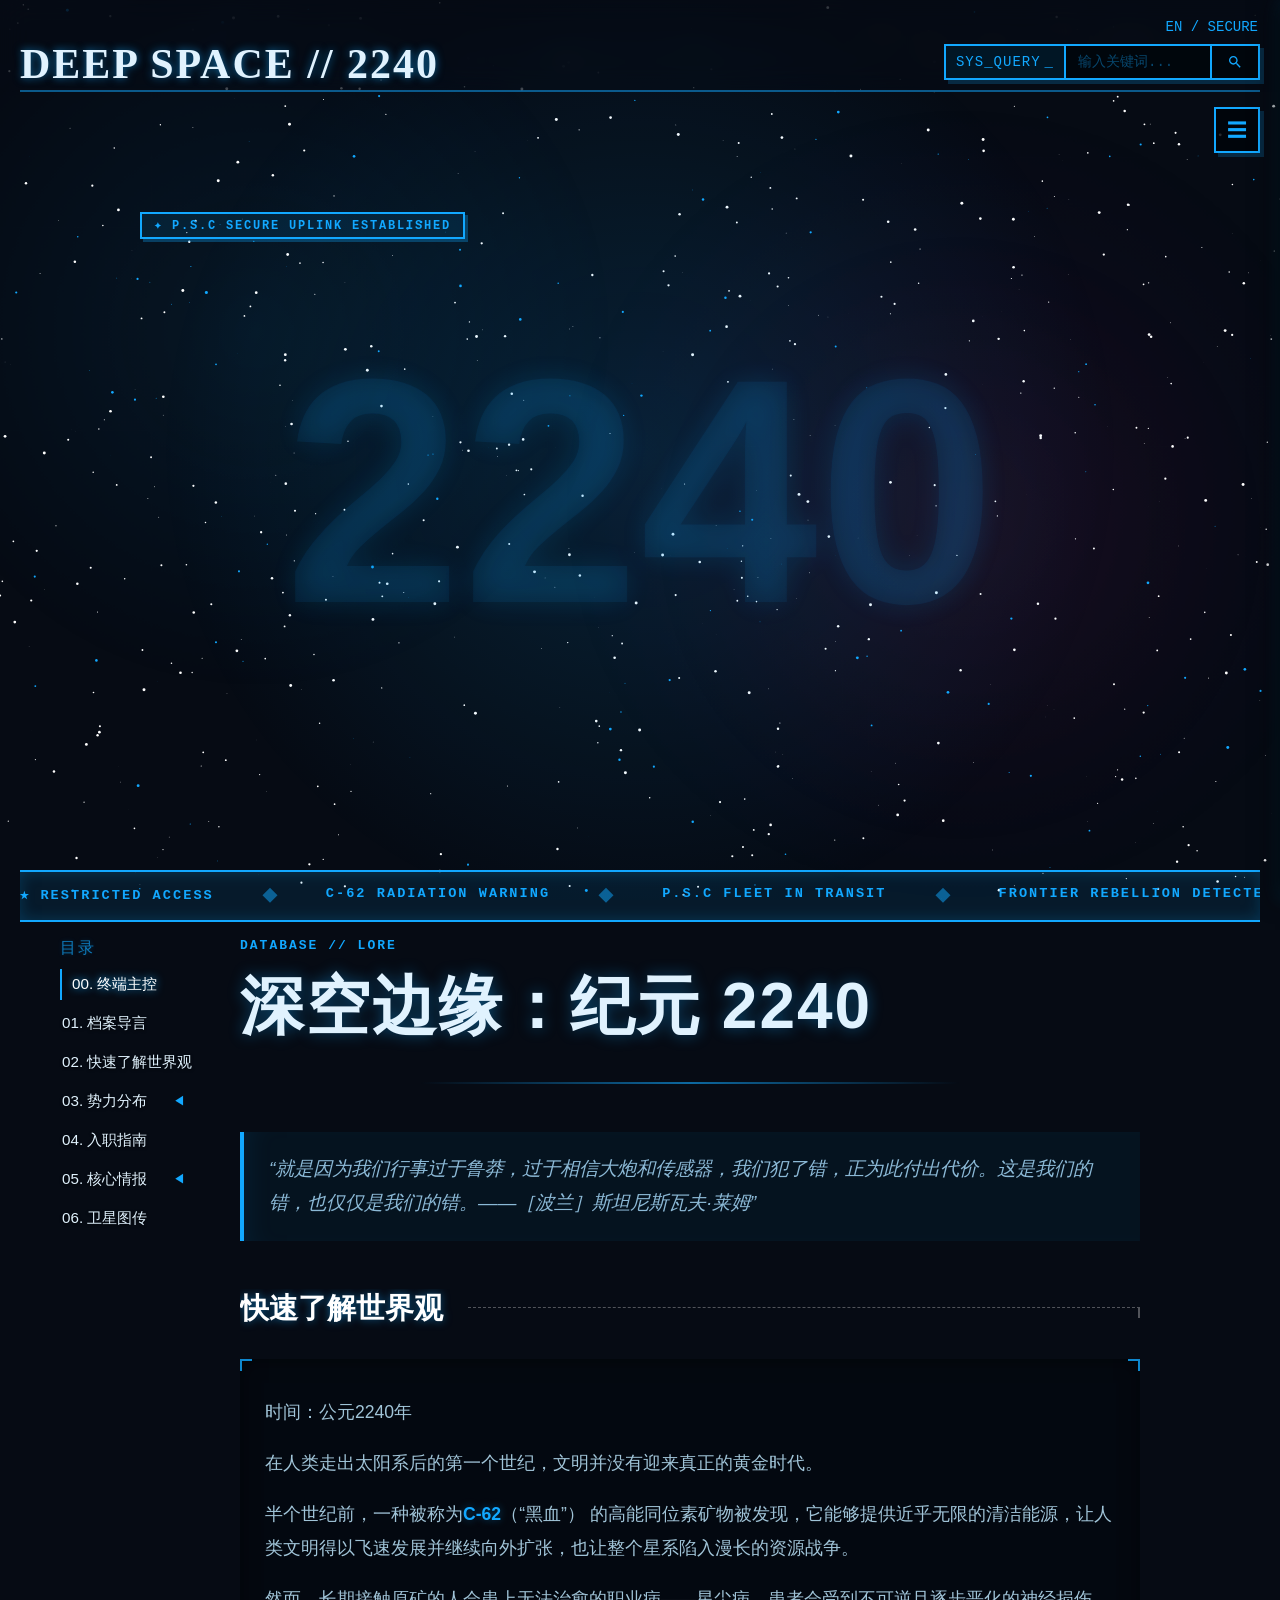
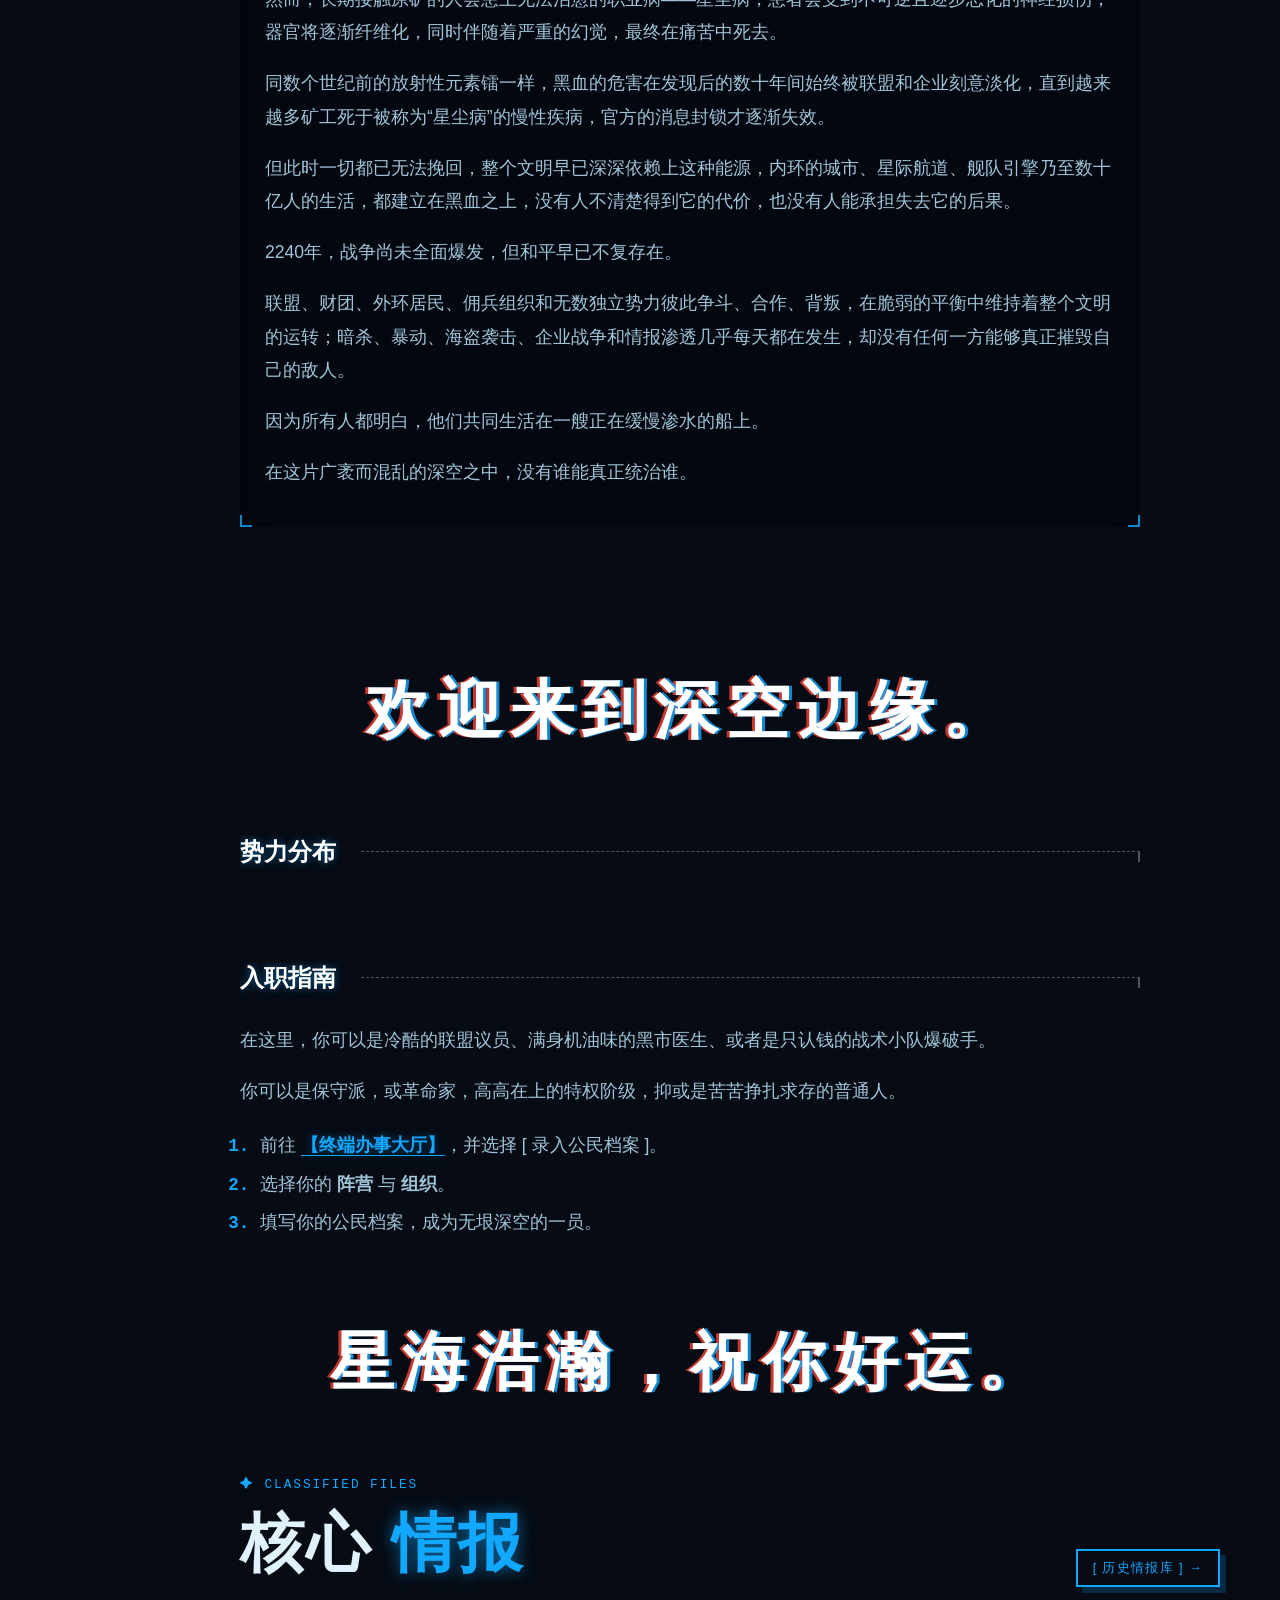
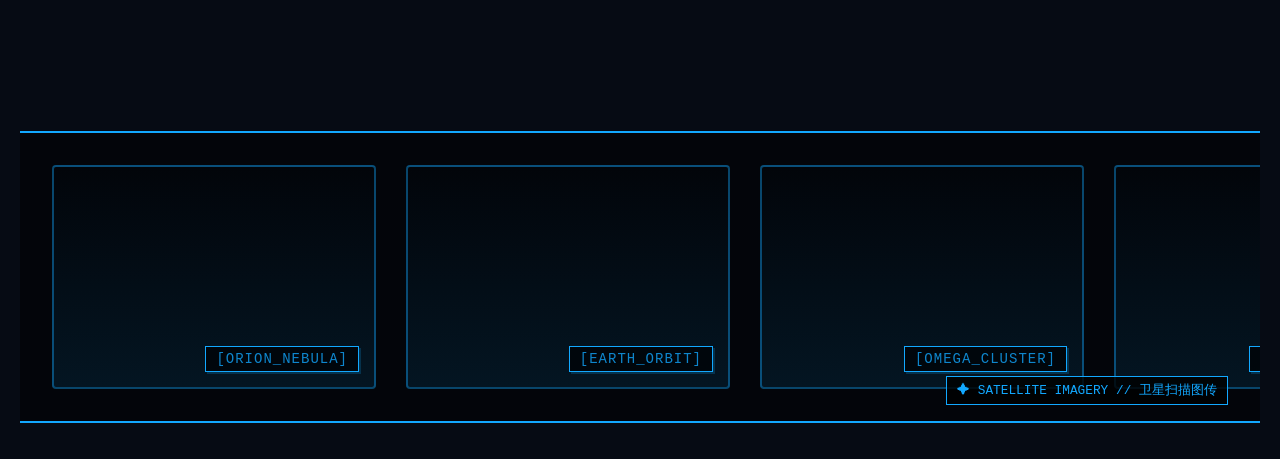
==== commit eeeaa21a: "Change greeting from 'Hello' to 'Goodbye'" ====
--- a/index.html
+++ b/index.html
@@ -62,6 +62,10 @@
             /* 💥 亮度下调：0.15 -> 0.08，边缘收窄：60% -> 50% */
             background: radial-gradient(circle, rgba(18, 168, 255, 0.08) 0%, transparent 50%);
             animation: diffuse-float 8s ease-in-out infinite alternate;
+         /* 💥 新增：强制开启 GPU 硬件加速，防止全屏重绘卡顿 */
+            will-change: transform;
+            transform: translateZ(0);
+            backface-visibility: hidden;
         }
 
         /* 弥散光球 2：霓虹紫 (右下角游走) */
@@ -73,6 +77,9 @@
             /* 💥 亮度下调：0.12 -> 0.06，边缘收窄：60% -> 50% */
             background: radial-gradient(circle, rgba(224, 64, 251, 0.06) 0%, transparent 50%);
             animation: diffuse-float-reverse 10s ease-in-out infinite alternate;
+            will-change: transform;
+            transform: translateZ(0);
+            backface-visibility: hidden;
         }
 
         /* 弥散光球 3：警告红 (右上角游走) */
@@ -83,6 +90,9 @@
             /* 💥 亮度下调：0.08 -> 0.04，边缘收窄：60% -> 50% */
             background: radial-gradient(circle, rgba(244, 67, 54, 0.04) 0%, transparent 50%);
             animation: diffuse-float-3 12s ease-in-out infinite alternate;
+            will-change: transform;
+            transform: translateZ(0);
+            backface-visibility: hidden;
         }
 
         /* --- 💥 加速与大范围漂浮动画 --- */
@@ -2618,6 +2628,7 @@
            ========================================================= */
         .glitch-text {
             position: relative;
+            z-index: 1; /* 💥 新增：建立层叠上下文，保护文字层级 */
             margin: 60px auto 20px auto;
             font-family: "Impact", "Microsoft YaHei", sans-serif;
             font-size: clamp(2.5rem, 6vw, 4rem); 
@@ -2631,36 +2642,37 @@
             animation: cyber-flicker-stretch 4s infinite; 
         }
 
-        /* 🔴 红色错位撕裂层 */
         .glitch-text::before,
         .glitch-text::after {
             content: attr(data-text);
             position: absolute;
             top: 0; left: 0;
             width: 100%; height: 100%;
-            /* 💥 核心修改：彻底透明，绝不遮挡背后的星星和弥散光！ */
             background: transparent; 
-            /* 💥 滤色混合模式：重叠时会让颜色发亮，产生屏幕过曝的电子感 */
-            mix-blend-mode: screen; 
+            
+            /* 💥 性能优化：注释掉或删掉下面这行！它极其消耗性能 */
+            /* mix-blend-mode: screen; */ 
+            
+            /* 💥 新增：提前告知浏览器这里有高频动画 */
+            will-change: transform, clip-path;
+            
             overflow: hidden;
-            clip-path: inset(100% 0 0 0); /* 默认隐藏 */
+            clip-path: inset(100% 0 0 0);
         }
 
         .glitch-text::before {
-            /* 💥 撕裂出去的层变成纯红色 */
             color: rgba(244, 67, 54, 0.9); 
             text-shadow: -3px 0 #f44336; 
             animation: cyber-tear-left 3s infinite linear alternate-reverse;
-            z-index: 2;
+            z-index: -1; /* 💥 修改：从 2 改为 -1，沉到白字下方 */
         }
 
         /* 🔵 蓝色错位撕裂层 */
         .glitch-text::after {
-            /* 💥 撕裂出去的层变成纯蓝色 */
             color: rgba(18, 168, 255, 0.9); 
             text-shadow: 3px 0 #12a8ff; 
             animation: cyber-tear-right 2.5s infinite linear alternate-reverse;
-            z-index: 3;
+            z-index: -2; /* 💥 修改：从 3 改为 -2，沉到白字下方 */
         }
 
         /* 💥 融合旧版：底层的红蓝阴影瞬间炸开拉大 + 接触不良闪烁 */
@@ -5203,10 +5215,11 @@
         }
 
     </style>
-</head>
+
 
 <!-- 💥 终端子目录状态重置引擎 💥 -->
     <script>
+
 /* =========================================================
    💥 极致性能：Canvas 硬件加速视差星空 (智能密度适配版)
    ========================================================= */
@@ -5219,6 +5232,11 @@
     canvas.style.height = '100vh';
     canvas.style.zIndex = '-5'; // 沉在底层
     canvas.style.pointerEvents = 'none';
+    
+    // 💥 核心修复：强制 Canvas 开启独立 GPU 图层，防止与背景层的硬件加速冲突导致“无限拖影”
+    canvas.style.transform = 'translateZ(0)';
+    canvas.style.willChange = 'transform';
+    
     document.body.appendChild(canvas);
 
     const ctx = canvas.getContext('2d');
@@ -5246,14 +5264,20 @@
         });
     }
 
-    // 💥 新增：记录上一次的滚动位置
+    // 记录上一次的滚动位置
     let lastScrollY = window.scrollY || window.pageYOffset;
 
     function draw() {
+        // 💥 性能优化：如果用户切换到了其他浏览器标签页，暂停绘制星空
+        if (document.hidden) {
+            requestAnimationFrame(draw);
+            return;
+        }
+
+        // 💥 这一句绝对不能删！它是用来擦除上一帧画面的
         ctx.clearRect(0, 0, width, height); 
-        ctx.fillStyle = 'rgba(255, 255, 255, 0.8)';
         
-        // 💥 新增：计算这一帧页面滚动了多少距离
+        // 计算这一帧页面滚动了多少距离
         let currentScrollY = window.scrollY || window.pageYOffset;
         let deltaY = currentScrollY - lastScrollY;
         lastScrollY = currentScrollY;
@@ -5267,11 +5291,10 @@
             // 1. 星星原本的缓慢上升漂浮
             star.y -= star.speed;
 
-            // 2. 💥 核心魔法：加入 3D 视差滚动！
-            // 乘以 star.speed 意味着：离得近的星星滚动快，离得远的星星滚动慢
+            // 2. 3D 视差滚动
             star.y -= deltaY * star.speed * 0.8;
 
-            // 3. 💥 修复边界循环：不仅要处理飞出上边界，还要处理向下滚动时飞出下边界
+            // 3. 修复边界循环
             if (star.y < 0) {
                 star.y += height;
                 star.x = Math.random() * width;
@@ -5285,8 +5308,7 @@
     draw();
 }
 
-// 💥 修复重点：用 DOMContentLoaded 包裹起来
-// 意思是：“等网页的 body 完全加载出来了，再执行 initCanvasStars 画星星”
+// 等网页的 body 完全加载出来了，再执行 initCanvasStars 画星星
 document.addEventListener('DOMContentLoaded', function() {
     initCanvasStars();
 });
@@ -5315,6 +5337,8 @@
         });
     </script>
 
+    </head> 
+
 <body class="secure-no-select">
     
     <!-- 💥 新增：iOS 液态折射毛玻璃 SVG 滤镜 -->
@@ -5394,6 +5418,13 @@
                 <button class="sys-modal-btn cancel" onclick="closeAvatarUploader()">[ 取消 ]</button>
                 <button class="sys-modal-btn confirm" id="btnSaveAvatar" style="display: none;">[ 裁剪并上传 ]</button>
             </div>
+        </div>
+    </div>
+
+    <!-- 💥 新增：高清电子证件展示弹窗 -->
+    <div class="sys-modal-overlay" id="certModalOverlay" style="z-index: 9999999;" onclick="if(event.target===this) closeCertificate()">
+        <div class="sys-modal-box" id="certModalBox" style="max-width: 600px; width: 90%; background: rgba(6, 11, 20, 0.95); border-color: #e91e63; box-shadow: 0 0 40px rgba(233,30,99,0.3), inset 0 0 20px rgba(233,30,99,0.1); padding: 0;">
+            <!-- JS 动态内容将在这里渲染 -->
         </div>
     </div>
 
@@ -5458,7 +5489,7 @@
     <!-- 💥 论坛个人主页弹窗 -->
     <div class="forum-profile-modal" id="forumProfileModal" onclick="if(event.target===this) closeForumProfile()">
         <div class="forum-profile-box" id="forumProfileBox">
-            <button class="close-btn" style="position: absolute; top: 15px; right: 15px; z-index: 10;" onclick="closeForumProfile()">[X] CLOSE</button>
+            <button class="close-btn" style="position: absolute; top: 15px; right: 15px; z-index: 10;" onclick="closeForumProfile()">[X] </button>
             <div class="fp-header">
                 <div class="fp-avatar" id="fp-avatar">?</div>
                 <div class="fp-info">
@@ -5722,20 +5753,21 @@
 
                         <!-- 💥 动态渲染的主界面阵营区 💥 -->
                         <section class="world-section" id="sec-factions">
-                            <h2 class="world-section-title"><span style="font-size: 1.5rem;"> 势力分布 </h2>
+                            <h2 class="world-section-title"><span style="font-size: 1.5rem;"> 势力分布 </span></h2>
                             <div class="faction-grid" id="main-faction-grid">
                                 <!-- JS 将从数据库拉取阵营与组织并渲染在这里 -->
                             </div>
                         </section>
 
                         <section class="world-section" id="sec-onboard">
-                            <h2 class="world-section-title"><span style="font-size: 1.5rem;">入职指南 </h2>
+                            <h2 class="world-section-title"><span style="font-size: 1.5rem;">入职指南 </span></h2>
                             <div class="world-text">
-                                <p>在这里，你可以是冷酷的联盟特工、满身机油味的黑市医生、或者是只认钱的战术小队爆破手。</p>
+                                <p>在这里，你可以是冷酷的联盟议员、满身机油味的黑市医生、或者是只认钱的战术小队爆破手。</p>
+                                <p>你可以是保守派，或革命家，高高在上的特权阶级，抑或是苦苦挣扎求存的普通人。</p>
                                 <ol class="cyber-list">
     <li>前往 <span class="world-highlight" style="cursor: pointer; text-decoration: underline; text-underline-offset: 4px; transition: 0.2s;" onclick="document.querySelector('[data-target=\'queueView\']').click()" onmouseover="this.style.color='#fff'; this.style.textShadow='0 0 15px #12a8ff'" onmouseout="this.style.color='#12a8ff'; this.style.textShadow='0 0 8px rgba(18,168,255,0.4)'">【终端办事大厅】</span>，并选择 [ 录入公民档案 ]。</li>
-    <li>选择你的 <strong>阵营</strong> 与 <strong>所属组织</strong>。</li>
-    <li>填写你的背景档案，提交并生成属于你的深空身份卡。</li>
+    <li>选择你的 <strong>阵营</strong> 与 <strong>组织</strong>。</li>
+    <li>填写你的公民档案，成为无垠深空的一员。</li>
 </ol>
                                 <div class="glitch-text">星海浩瀚，祝你好运。</div>
                             </div>
@@ -6085,9 +6117,9 @@
         <div class="view-panel" id="profileView">
             <div class="archive-container">
                 <div class="archive-header">
-                    <h2 class="neon-title" style="font-size: 28px; text-align: left; color: #00e5ff; text-shadow: 0 0 10px #00e5ff;">个人档案</h2>
-                    </p>公民个人档案界面</p>
-                </div>
+    <h2 class="neon-title" style="font-size: 28px; text-align: left; color: #00e5ff; text-shadow: 0 0 10px #00e5ff;">个人档案</h2>
+    <p>公民个人档案界面</p>
+</div>
                 
                 <!-- 动态生成的个人卡片会放在这里 -->
                 <div id="profile-content"></div>
@@ -7178,38 +7210,95 @@
                     
                     <!-- 1. 民政局表单 (粉色) -->
                     <div id="gov-marriage-fields" style="display: none;">
-                        <div class="input-group full-width" style="margin-bottom: 20px;">
-                            <label style="color: #e91e63;">申请人 A (您自己)</label>
-                            <div class="input-wrapper" style="border-color: rgba(233,30,99,0.4); background: rgba(233,30,99,0.05);">
-                                <span class="prefix" style="color: #e91e63;">&gt;</span>
-                                <input type="text" id="g-m-person-a" readonly style="color: #ff80ab;">
-                            </div>
-                        </div>
-                        <div class="input-group full-width" style="margin-bottom: 20px;">
-                            <label style="color: #e91e63;">申请人 B (对方代号/姓名)</label>
-                            <div class="input-wrapper" style="border-color: rgba(233,30,99,0.4);">
-                                <span class="prefix" style="color: #e91e63;">&gt;</span>
-                                <input type="text" id="g-m-person-b" placeholder="请输入对方的档案代号或姓名" required>
-                            </div>
-                        </div>
-                        <div class="input-group full-width" style="margin-bottom: 20px;">
-                            <label style="color: #e91e63;">关系类型</label>
-                            <div class="input-wrapper select-wrapper" style="border-color: rgba(233,30,99,0.4);">
-                                <span class="prefix" style="color: #e91e63;">&gt;</span>
-                                <select id="g-m-type" required style="color: #fff;">
-                                    <option value="伴侣/婚姻">伴侣 / 婚姻登记</option>
-                                    <option value="收养/亲属">收养 / 亲属公证</option>
-                                    <option value="生死契约">雇佣 / 合同签订</option>
-                                </select>
-                            </div>
-                        </div>
-                        <div class="input-group full-width" style="margin-bottom: 20px;">
-                            <label style="color: #e91e63;">誓言 / 附加条款 / 纪念日 (选填)</label>
-                            <div class="input-wrapper" style="border-color: rgba(233,30,99,0.4);">
-                                <textarea id="g-m-notes" rows="3" placeholder="写下你们的誓言，或者契约的特殊条款..."></textarea>
-                            </div>
-                        </div>
-                    </div>
+    
+    <!-- 1. 关系类型挪到最上面 -->
+    <div class="input-group full-width" style="margin-bottom: 20px;">
+        <label style="color: #e91e63;">关系类型</label>
+        <div class="input-wrapper select-wrapper" style="border-color: rgba(233,30,99,0.4);">
+            <span class="prefix" style="color: #e91e63;">&gt;</span>
+            <!-- 💥 增加 onchange 事件触发文案变化，并删除了雇佣契约 -->
+            <select id="g-m-type" required style="color: #fff;" onchange="updateMarriageLabels()">
+                <option value="伴侣/婚姻">伴侣 / 婚姻登记</option>
+                <option value="收养/亲属">收养 / 亲属公证</option>
+                <option value="解除关系" style="color: #f44336;">解除关系 / 撤销公证</option>
+            </select>
+        </div>
+    </div>
+
+    <!-- 2. 申请人 A -->
+    <div class="input-group full-width" style="margin-bottom: 20px;">
+        <label id="label-m-person-a" style="color: #e91e63;">申请人 A (您自己)</label>
+        <!-- 💥 加上 id="g-m-person-a-wrapper" 方便 JS 控制样式 -->
+        <div class="input-wrapper" id="g-m-person-a-wrapper" style="border-color: rgba(233,30,99,0.4); background: rgba(233,30,99,0.05);">
+            <span class="prefix" style="color: #e91e63;">&gt;</span>
+            <!-- 普通玩家看到的只读输入框 -->
+            <input type="text" id="g-m-person-a-input" readonly style="color: #ff80ab; width: 100%; background: transparent; border: none; outline: none;">
+            <!-- 管理员看到的下拉框 (默认隐藏) -->
+            <select id="g-m-person-a-select" style="display: none; color: #ff80ab; width: 100%; background: transparent; border: none; outline: none; appearance: none; cursor: pointer; font-family: 'PingFang SC', sans-serif;"></select>
+        </div>
+    </div>
+
+    <!-- 3. 申请人 B -->
+    <div class="input-group full-width" id="g-m-person-b-group" style="margin-bottom: 20px;">
+        <label id="label-m-person-b" style="color: #e91e63;">申请人 B (伴侣代号/姓名)</label>
+        <div style="display: flex; gap: 10px; align-items: flex-start;">
+            <div class="input-wrapper" style="flex: 1; border-color: rgba(233,30,99,0.4);">
+                <span class="prefix" style="color: #e91e63;">&gt;</span>
+                <textarea id="g-m-person-b" rows="1" placeholder="点击右侧按钮检索档案..." readonly required style="cursor: pointer;" onclick="openGovBindSearch()"></textarea><input type="hidden" id="g-m-person-b-id">
+            </div>
+            <button type="button" class="sys-modal-btn confirm" style="height: 41px; margin: 0; padding: 0 15px; white-space: nowrap; width: auto !important; flex-shrink: 0; border-color: #e91e63; color: #e91e63; background: rgba(233,30,99,0.1);" onclick="openGovBindSearch()">[ 检索档案 ]</button>
+        </div>
+        <div id="hint-m-person-b" style="font-size: 12px; color: #ff80ab; margin-top: 5px;">注：若关系模式允许多人，可多次点击检索添加。</div>
+    </div>
+
+    <!-- 4. 关系模式 / 连结形态 -->
+    <div class="input-group full-width" id="g-m-dynamic-group" style="margin-bottom: 20px;">
+        <label id="label-m-dynamic" style="color: #e91e63;">关系模式</label>
+        <div style="display: flex; gap: 10px; flex-direction: column;">
+            <div class="input-wrapper select-wrapper" id="g-m-dynamic-select-wrapper" style="border-color: rgba(233,30,99,0.4);">
+                <span class="prefix" style="color: #e91e63;">&gt;</span>
+                <select id="g-m-dynamic-select" onchange="checkCustomMarriageDynamic()" style="color: #fff;">
+                    <option value="未指定" selected>-- 不指定 / 默认 --</option>
+                    <option value="一对一">一对一</option>
+                    <option value="多边恋">多边恋</option>
+                    <option value="酷儿柏拉图">酷儿柏拉图</option>
+                    <option value="开放式关系">开放式关系</option>
+                    <option value="custom">-- 自定义其他模式 --</option>
+                </select>
+            </div>
+            <div class="input-wrapper" id="g-m-dynamic-custom-wrapper" style="display: none; border-color: rgba(233,30,99,0.4); flex-direction: column; align-items: flex-start;">
+                <div style="display: flex; width: 100%;">
+                    <span class="prefix" style="color: #e91e63;">&gt;</span>
+                    <input type="text" id="g-m-dynamic-custom" placeholder="请输入自定义的关系模式...">
+                </div>
+                <label id="label-m-multi" style="color: #ff80ab; font-size: 12px; padding: 5px 10px; cursor: pointer; display: flex; align-items: center; gap: 5px; border-top: 1px dashed rgba(233,30,99,0.3); width: 100%; box-sizing: border-box;">
+                    <input type="checkbox" id="g-m-is-multi" style="width: 14px; height: 14px;"> 此自定义关系允许多人
+                </label>
+            </div>
+        </div>
+    </div>
+
+    <!-- 5. 誓言 / 附加条款 -->
+    <div class="input-group full-width" id="g-m-notes-group" style="margin-bottom: 20px;">
+        <label id="label-m-notes" style="color: #e91e63;">誓言 / 纪念日 (选填)</label>
+        <div class="input-wrapper" style="border-color: rgba(233,30,99,0.4);">
+            <textarea id="g-m-notes" rows="3" placeholder="写下你们的誓言，或者特殊的纪念日..."></textarea>
+        </div>
+    </div>
+
+    <!-- 💥 解除关系专属：选择证件 -->
+    <div class="input-group full-width" id="g-m-cert-group" style="display: none; margin-bottom: 20px;">
+        <label style="color: #f44336;">选择要解除的电子证件 <span style="color: #f44336;">*</span></label>
+        <div class="input-wrapper select-wrapper" style="border-color: rgba(244,67,54,0.4); background: rgba(244,67,54,0.05);">
+            <span class="prefix" style="color: #f44336;">&gt;</span>
+            <select id="g-m-cert-select" style="color: #fff;">
+                <option value="" disabled selected>-- 请选择要销毁的证件 --</option>
+            </select>
+        </div>
+        <div style="font-size: 12px; color: #ffb4a9; margin-top: 5px;">注：解除关系申请提交后，需等待管理员盖章。批准后证件将永久销毁，双方档案中的羁绊记录也会被自动清除。</div>
+    </div>
+
+    </div> <!-- 💥 补上这个 div！用来彻底闭合 gov-marriage-fields -->
 
                     <!-- 2. 飞船登记表单 (青色) -->
                     <div id="gov-ship-fields" style="display: none;">
@@ -7224,15 +7313,31 @@
                             <label style="color: #00bcd4;">舰船级别 / 型号</label>
                             <div class="input-wrapper select-wrapper" style="border-color: rgba(0,188,212,0.4);">
                                 <span class="prefix" style="color: #00bcd4;">&gt;</span>
-                                <select id="g-s-class" required style="color: #fff;">
+                                <!-- 💥 新增：onchange 事件触发船员框的显示/隐藏 -->
+                                <select id="g-s-class" required style="color: #fff;" onchange="checkShipClass()">
                                     <option value="轻型单人战机/穿梭机">轻型战机 / 穿梭机 / 侦察艇</option>
                                     <option value="中型武装运输船/走私船">中型武装运输船 / 走私船</option>
-                                    <option value="重型货卫/科考船">重型货船 / 深空科考船</option>
+                                    <option value="重型货船/科考船">重型货船 / 深空科考船</option>
                                     <option value="主力巡洋舰/护卫舰">主力巡洋舰 / 护卫舰 (需特殊许可)</option>
                                     <option value="地面载具/机甲">地面重型载具 / 机甲</option>
                                 </select>
                             </div>
                         </div>
+                        
+                        <!-- 💥 新增：大型舰船专属的船员编制框 (默认隐藏) -->
+                        <div class="input-group full-width" id="g-s-crew-group" style="display: none; margin-bottom: 20px; padding: 15px; background: rgba(0,188,212,0.05); border: 1px dashed #00bcd4; border-radius: 4px;">
+                            <label style="color: #00bcd4; margin-bottom: 10px;">船员编制与招募需求</label>
+                            <div style="display: flex; gap: 10px; margin-bottom: 10px;">
+                                <div class="input-wrapper" style="flex: 1; border-color: rgba(0,188,212,0.4); background: rgba(0,0,0,0.6);">
+                                    <span class="prefix" style="color: #00bcd4;">&gt;</span>
+                                    <input type="text" id="g-s-crew-capacity" placeholder="最大乘员数 (例如: 5人)">
+                                </div>
+                            </div>
+                            <div class="input-wrapper" style="border-color: rgba(0,188,212,0.4); background: rgba(0,0,0,0.6);">
+                                <textarea id="g-s-crew-roles" rows="2" placeholder="例如：需要领航员1名，炮手2名。欢迎在论坛发布招募贴..."></textarea>
+                            </div>
+                        </div>
+
                         <div class="input-group full-width" style="margin-bottom: 20px;">
                             <label style="color: #00bcd4;">性能参数与武器改装 (详细说明)</label>
                             <div class="input-wrapper" style="border-color: rgba(0,188,212,0.4);">
@@ -7279,6 +7384,56 @@
             </div>
         </div>
 
+        <!-- 💥 新增：充满仪式感的“契约签署”全屏界面 -->
+        <div class="view-panel" id="govConfirmView">
+            <div class="article-page-container" style="max-width: 800px; padding-top: 2rem;">
+                <div class="article-top-bar" style="border-bottom-color: rgba(233,30,99,0.3);">
+                    <button class="btn-ghost" onclick="closeForm()" style="color: #e91e63; border-color: #e91e63; padding: 6px 12px; font-size: 14px;">&lt; 返回大厅</button>
+                    <div class="article-sys-status" style="color: #e91e63;"><span class="blink-cursor">_</span> UNION CONTRACT</div>
+                </div>
+
+                <div style="background: rgba(0, 5, 10, 0.8); border: 2px solid #e91e63; padding: 50px 40px; border-radius: 4px; box-shadow: 0 0 40px rgba(233,30,99,0.2), inset 0 0 30px rgba(233,30,99,0.05); position: relative; overflow: hidden;">
+                    <!-- 背景幽灵水印 -->
+                    <div style="position: absolute; top: 50%; left: 50%; transform: translate(-50%, -50%); font-size: 180px; color: rgba(233,30,99,0.03); font-family: 'Impact', sans-serif; pointer-events: none; white-space: nowrap; z-index: 0;">P.S.C</div>
+
+                    <!-- 契约头部 -->
+                    <div style="text-align: center; margin-bottom: 40px; border-bottom: 1px dashed rgba(233,30,99,0.4); padding-bottom: 30px; position: relative; z-index: 1;">
+                        <svg viewBox="0 0 24 24" style="width: 64px; height: 64px; fill: #e91e63; filter: drop-shadow(0 0 15px rgba(233,30,99,0.6)); margin-bottom: 15px;">
+                            <path d="M8 6c-3.31 0-6 2.69-6 6s2.69 6 6 6c2.08 0 3.91-1.06 5-2.67 1.09 1.61 2.92 2.67 5 2.67 3.31 0 6-2.69 6-6s-2.69-6-6-6c-2.08 0-3.91 1.06-5 2.67C11.91 7.06 10.08 6 8 6zm0 10c-2.21 0-4-1.79-4-4s1.79-4 4-4c1.19 0 2.25.53 2.98 1.36-.6.82-.98 1.83-.98 2.64 0 .81.38 1.82.98 2.64C10.25 15.47 9.19 16 8 16zm8 0c-1.19 0-2.25-.53-2.98-1.36.6-.82.98-1.83.98-2.64 0-.81-.38-1.82-.98-2.64.73-.83 1.79-1.36 2.98-1.36 2.21 0 4 1.79 4 4s-1.79 4-4 4z"/>
+                        </svg>
+                        <h2 style="color: #e91e63; font-size: 36px; margin: 0; letter-spacing: 6px; text-shadow: 0 0 20px rgba(233,30,99,0.5); font-family: 'Microsoft YaHei', serif;">泛星联盟民政局</h2>
+                        <p style="color: #ff80ab; font-family: monospace; letter-spacing: 4px; margin-top: 10px; font-size: 14px;">[ 关系缔结电子契约 ]</p>
+                    </div>
+
+                    <!-- 契约正文 (使用宋体/明朝体衬线族，增加官方公文的冰冷庄重感) -->
+                    <div id="gov-confirm-content" style="color: #e0f2fe; font-size: 16px; line-height: 2.2; font-family: 'Noto Serif SC', 'Songti SC', 'STSong', 'SimSun', serif; text-align: justify; position: relative; z-index: 1; padding: 0 20px; letter-spacing: 1px;">
+                        <!-- JS 动态生成宣誓词 -->
+                    </div>
+
+                    <!-- 收养专属：附加选项区 -->
+                    <div id="gov-confirm-extra-options" style="position: relative; z-index: 1; padding: 0 20px; margin-top: 20px;"></div>
+
+                    <!-- 电子签名区 -->
+                    <div style="margin-top: 60px; display: flex; justify-content: space-between; border-top: 1px dashed rgba(233,30,99,0.4); padding-top: 40px; position: relative; z-index: 1; flex-wrap: wrap; gap: 30px;">
+                        <div style="text-align: center; flex: 1;">
+                            <div style="color: #8bb9d6; font-size: 12px; font-family: monospace; margin-bottom: 15px; letter-spacing: 1px;">发起方电子签名</div>
+                            <div id="gov-confirm-sign-a" style="font-family: 'Impact', cursive; font-size: 28px; color: #e91e63; border-bottom: 2px solid #e91e63; padding: 0 30px 5px 30px; display: inline-block; text-shadow: 0 0 10px rgba(233,30,99,0.4);">SIGN_A</div>
+                        </div>
+                        <div style="text-align: center; flex: 1;">
+                            <div style="color: #8bb9d6; font-size: 12px; font-family: monospace; margin-bottom: 15px; letter-spacing: 1px;">确认方电子签名</div>
+                            <div id="gov-confirm-sign-b" style="font-family: 'Impact', cursive; font-size: 28px; color: rgba(255,255,255,0.2); border-bottom: 2px solid rgba(255,255,255,0.2); padding: 0 30px 5px 30px; display: inline-block; letter-spacing: 2px;">AWAITING...</div>
+                        </div>
+                    </div>
+
+                    <!-- 操作按钮 -->
+                    <div style="margin-top: 60px; display: flex; gap: 20px; position: relative; z-index: 1; flex-wrap: wrap;">
+                        <button class="submit-btn" style="flex: 2; min-width: 200px; font-size: 20px; padding: 18px; color: #060b14; background: #e91e63; border-color: #e91e63; font-weight: bold; letter-spacing: 4px; box-shadow: 0 0 25px rgba(233,30,99,0.5);" onclick="executeGovConfirm()">[ 签署契约并同意 ]</button>
+                        <button class="sys-modal-btn cancel" style="flex: 1; min-width: 150px; font-size: 16px; letter-spacing: 2px;" onclick="executeGovReject()">[ 拒绝并销毁 ]</button>
+                    </div>
+                </div>
+            </div>
+        </div>
+
         <!-- 群友人设库 -->
         <div class="view-panel" id="logView">
             <div class="archive-container">
@@ -7364,6 +7519,8 @@
             </div>
         </div>
 
+        
+
         <!-- 🔷 科幻解密过渡遮罩 -->
 <div id="article-decode-overlay">
     <div class="decode-title-ghost" id="decode-title-ghost">ACCESSING...</div>
@@ -7405,6 +7562,8 @@
 
             </div>
         </div>
+
+        </div> <!-- 💥 补上这个 div，用来闭合最外层的 page-container -->
 
         <!-- 💥 引入 Supabase 官方引擎 -->
     <script src="https://cdn.jsdelivr.net/npm/@supabase/supabase-js@2"></script>
@@ -7434,6 +7593,17 @@
 /* =========================================================
            💥 关系网检索与绑定引擎 💥
            ========================================================= */
+window.currentBindTarget = 'family'; // 默认是人设表的亲属绑定
+
+// 政务大厅专属呼叫
+window.openGovBindSearch = function() {
+    window.currentBindTarget = 'gov_marriage';
+    document.getElementById('bind-search-input').value = '';
+    document.getElementById('bind-search-results').innerHTML = '<div style="color:#8bb9d6; font-size:12px; text-align:center; padding: 20px 0;">请输入关键词进行检索</div>';
+    document.getElementById('bindCharModal').classList.add('active');
+    setTimeout(() => document.getElementById('bind-search-input').focus(), 100);
+};
+
         window.openBindCharModal = function() {
             document.getElementById('bind-search-input').value = '';
             document.getElementById('bind-search-results').innerHTML = '<div style="color:#8bb9d6; font-size:12px; text-align:center; padding: 20px 0;">请输入关键词进行检索</div>';
@@ -7446,47 +7616,231 @@
             const resBox = document.getElementById('bind-search-results');
             if (!query) return;
 
-            // 过滤出已通过审核的，且不是自己的档案
-            const results = characterDB.filter(c => c.status === 'approved' && c.owner_id !== currentUser.id && (c.callsign.toLowerCase().includes(query) || c.name.toLowerCase().includes(query)));
+            // 💥 新增：判断当前用户是否为管理员
+            const isAdmin = currentUser && ['admin', 'super_admin'].includes(currentUser.role);
+
+            // 💥 1. 检索玩家档案
+            const charResults = characterDB.filter(c => {
+                if (c.status !== 'approved') return false; // 必须是已通过的档案
+                
+                const callsign = (c.callsign || '').toLowerCase();
+                const name = (c.name || '').toLowerCase();
+                return callsign.includes(query) || name.includes(query);
+            }).map(c => {
+                return {
+                    isNpc: false,
+                    displayName: c.callsign || c.name || '未知代号',
+                    fullName: `${c.callsign || '未知'} // ${c.name || '未知'}`,
+                    faction: c.faction || '未知',
+                    ownerId: c.owner_id
+                };
+            });
+
+            // 💥 2. 检索 NPC 档案 (加入权限判断)
+            const npcResults = articlesDB.filter(a => {
+                if (a.type !== 'npc') return false;
+                const title = (a.title || '').toLowerCase();
+                return title.includes(query);
+            }).map(a => {
+                return {
+                    isNpc: true,
+                    displayName: a.title,
+                    // 💥 只有管理员能看到 [NPC] 后缀，普通玩家只看到名字
+                    fullName: isAdmin ? `${a.title} [NPC]` : a.title,
+                    // 💥 只有管理员能看到“系统 NPC”，普通玩家看到“未知”
+                    faction: isAdmin ? '系统 NPC' : '未知',
+                    ownerId: a.owner_id // NPC 的拥有者就是创建它的管理员
+                };
+            });
+
+            // 💥 3. 合并结果
+            const results = [...charResults, ...npcResults];
 
             if (results.length === 0) {
-                resBox.innerHTML = '<div style="color:#f44336; font-size:12px; text-align:center; padding: 20px 0;">[ ✕ 未检索到相关档案 ]</div>';
+                resBox.innerHTML = '<div style="color:#f44336; font-size:12px; text-align:center; padding: 20px 0;">[ ✕ 未检索到相关档案或 NPC ]</div>';
                 return;
             }
 
-            resBox.innerHTML = results.map(c => `
-                <div style="background: rgba(18,168,255,0.05); border: 1px solid rgba(18,168,255,0.3); padding: 10px; border-radius: 4px; display: flex; justify-content: space-between; align-items: center;">
+            // 💥 4. 渲染列表
+            resBox.innerHTML = results.map(item => {
+                // 💥 核心：只有当“是NPC”且“是管理员”时，才启用紫色特效
+                const showAsNpc = item.isNpc && isAdmin;
+
+                const borderColor = showAsNpc ? '#9c27b0' : '#12a8ff';
+                const bgColor = showAsNpc ? 'rgba(156,39,176,0.05)' : 'rgba(18,168,255,0.05)';
+                const btnColor = showAsNpc ? 'color: #9c27b0; border-color: #9c27b0; background: rgba(156,39,176,0.1);' : '';
+
+                return `
+                <div style="background: ${bgColor}; border: 1px solid ${borderColor.replace(')', ', 0.3)').replace('rgb', 'rgba')}; padding: 10px; border-radius: 4px; display: flex; justify-content: space-between; align-items: center; margin-bottom: 8px;">
                     <div>
-                        <div style="color: #fff; font-weight: bold; font-size: 14px; margin-bottom: 4px;">${c.callsign} // ${c.name}</div>
-                        <div style="color: #8bb9d6; font-size: 11px; font-family: monospace;">阵营: ${c.faction}</div>
+                        <div style="color: #fff; font-weight: bold; font-size: 14px; margin-bottom: 4px;">${item.fullName}</div>
+                        <div style="color: #8bb9d6; font-size: 11px; font-family: monospace;">归属: ${item.faction}</div>
                     </div>
-                    <button class="sys-modal-btn confirm" style="padding: 4px 10px; font-size: 12px; margin: 0;" onclick="selectBindChar('${c.callsign}')">[ 申请绑定 ]</button>
+                    <button class="sys-modal-btn confirm" style="padding: 4px 10px; font-size: 12px; margin: 0; ${btnColor}" onclick="selectBindChar('${item.displayName}', '${item.ownerId}')">[ 申请绑定 ]</button>
                 </div>
-            `).join('');
+                `;
+            }).join('');
         };
 
-        window.selectBindChar = async function(callsign) {
-            // 💥 核心修复：先关闭检索弹窗，把屏幕让出来
+        window.selectBindChar = async function(callsign, ownerId) {
             document.getElementById('bindCharModal').classList.remove('active');
             
-            // 延迟 300 毫秒，等待检索弹窗的关闭动画结束，再弹出输入框
             setTimeout(async () => {
-                const relation = await SysModal.prompt(`请输入您与【${callsign}】的关系：\n（例如：兄妹、宿敌、前任、导师等）`, "", "绑定关系");
-                if (relation) {
-                    const textarea = document.getElementById('f-family-ties');
-                    const newLine = `[已绑定: ${callsign}] - 关系: ${relation.trim()}`;
+                if (window.currentBindTarget === 'gov_marriage') {
+                    const inputEl = document.getElementById('g-m-person-b');
+                    let idEl = document.getElementById('g-m-person-b-id');
                     
-                    if (textarea.value.trim() === '') {
-                        textarea.value = newLine;
+                    // 💥 容错：如果 HTML 里没加隐藏框，JS 自动建一个
+                    if (!idEl) {
+                        idEl = document.createElement('input');
+                        idEl.type = 'hidden';
+                        idEl.id = 'g-m-person-b-id';
+                        inputEl.parentNode.appendChild(idEl);
+                    }
+
+                    // 💥 核心新增：防止自己选自己（防自恋拦截）
+                    const selectAEl = document.getElementById('g-m-person-a-select');
+                    const pA = selectAEl.style.display !== 'none' ? selectAEl.value : document.getElementById('g-m-person-a-input').value;
+                    
+                    if (callsign === pA) {
+                        SysModal.alert("您不能选择当前申请人 A 作为申请人 B！\n（禁止自己与自己缔结关系）", "登记冲突");
+                        return;
+                    }
+
+                    const relationType = document.getElementById('g-m-type').value;
+                    const dynSel = document.getElementById('g-m-dynamic-select').value;
+                    const isCustomMulti = document.getElementById('g-m-is-multi').checked;
+                    
+                    let allowMulti = false;
+                    if (relationType === '收养/亲属') {
+                        allowMulti = true;
                     } else {
-                        textarea.value += '\n' + newLine;
+                        allowMulti = (dynSel === '多边恋 (Polyamory)' || dynSel === '关系无政府主义 (Relationship Anarchy)' || (dynSel === 'custom' && isCustomMulti));
+                    }
+
+                    // 💥 核心新增：结婚状态冲突校验引擎 💥
+                    if (relationType === '伴侣/婚姻') {
+                        const myChar = characterDB.find(c => c.owner_id === currentUser.id);
+                        const aNames = myChar ? [myChar.name, myChar.callsign, myChar.hidden_name, myChar.hidden_callsign].filter(Boolean) : [currentUser.nickname];
+
+                        let bNames = [callsign];
+                        const targetChar = characterDB.find(c => c.owner_id === ownerId && (c.callsign === callsign || c.name === callsign || c.hidden_callsign === callsign || c.hidden_name === callsign));
+                        if (targetChar) {
+                            bNames = [targetChar.name, targetChar.callsign, targetChar.hidden_name, targetChar.hidden_callsign].filter(Boolean);
+                        }
+
+                        // 获取所有生效中或排队中的婚姻记录
+                        const validCerts = articlesDB.filter(a => {
+                            if (a.type !== 'gov_record' || a.tag !== 'marriage') return false;
+                            if (a.status === 'rejected') return false;
+                            try {
+                                const data = JSON.parse(a.content);
+                                return data.rel === '伴侣/婚姻';
+                            } catch(e) { return false; }
+                        });
+
+                        const getActiveRomances = (namesArray) => {
+                            return validCerts.filter(cert => {
+                                try {
+                                    const data = JSON.parse(cert.content);
+                                    const allNames = (data.pA + "，" + data.pB).split(/[,，]/).map(s => s.trim());
+                                    return namesArray.some(n => allNames.includes(n));
+                                } catch(e) { return false; }
+                            });
+                        };
+
+                        const aRomances = getActiveRomances(aNames);
+                        const bRomances = getActiveRomances(bNames);
+
+                        // 校验 1：是否已经和对方结过婚（或正在申请中）
+                        let alreadyMarried = false;
+                        for (let cert of aRomances) {
+                            try {
+                                const data = JSON.parse(cert.content);
+                                const allNames = (data.pA + "，" + data.pB).split(/[,，]/).map(s => s.trim());
+                                if (bNames.some(n => allNames.includes(n))) {
+                                    alreadyMarried = true; break;
+                                }
+                            } catch(e){}
+                        }
+                        if (alreadyMarried) {
+                            SysModal.alert(`您与【${callsign}】已经缔结过伴侣关系（或申请正在审核中），无法重复登记！\n（如需变更关系模式，请先解除现有关系）`, "⚠️ 登记冲突");
+                            return;
+                        }
+
+                        // 校验 2：自己是否处于一对一关系中
+                        let aIsExclusive = false;
+                        for (let cert of aRomances) {
+                            try {
+                                const data = JSON.parse(cert.content);
+                                const dyn = data.dynamic || '';
+                                const isMulti = dyn.includes('多边恋') || dyn.includes('无政府') || dyn.includes('允许多人');
+                                if (!isMulti) { aIsExclusive = true; break; }
+                            } catch(e){}
+                        }
+                        if (aIsExclusive) {
+                            SysModal.alert("您当前已处于【专属一对一】的伴侣关系中，无法再与其他公民缔结关系！\n（需先解除现有关系）", "⚠️ 登记冲突");
+                            return;
+                        }
+
+                        // 校验 3：对方是否处于一对一关系中
+                        let bIsExclusive = false;
+                        for (let cert of bRomances) {
+                            try {
+                                const data = JSON.parse(cert.content);
+                                const dyn = data.dynamic || '';
+                                const isMulti = dyn.includes('多边恋') || dyn.includes('无政府') || dyn.includes('允许多人');
+                                if (!isMulti) { bIsExclusive = true; break; }
+                            } catch(e){}
+                        }
+                        if (bIsExclusive) {
+                            SysModal.alert(`【${callsign}】当前已处于【专属一对一】的伴侣关系中，无法与您缔结关系！`, "⚠️ 登记冲突");
+                            return;
+                        }
+
+                        // 校验 4：新关系是一对一，但双方已有其他伴侣
+                        if (!allowMulti) {
+                            if (aRomances.length > 0) {
+                                SysModal.alert("您当前已有伴侣，无法发起【专属一对一】的新关系登记！\n（请选择允许多人的关系模式，或先解除现有关系）", "⚠️ 登记冲突");
+                                return;
+                            }
+                            if (bRomances.length > 0) {
+                                SysModal.alert(`【${callsign}】当前已有伴侣，无法接受【专属一对一】的新关系登记！\n（请选择允许多人的关系模式）`, "⚠️ 登记冲突");
+                                return;
+                            }
+                        }
+                    }
+                    // 💥 校验结束 💥
+
+                    if (allowMulti) {
+                        if (inputEl.value.includes(callsign)) {
+                            SysModal.alert(`【${callsign}】已经在列表中了！`, "提示");
+                            return;
+                        }
+                        inputEl.value = inputEl.value ? inputEl.value + '，' + callsign : callsign;
+                        // 💥 修复：用逗号拼接多个 ID
+                        idEl.value = idEl.value ? idEl.value + ',' + ownerId : ownerId; 
+                        SysModal.alert(`已将【${callsign}】加入申请名单。\n当前关系模式允许多人，您可以继续检索添加。`, "添加成功");
+                    } else {
+                        inputEl.value = callsign;
+                        idEl.value = ownerId; // 💥 替换单个 ID
+                        SysModal.alert(`已选择【${callsign}】作为申请人 B。`, "选择成功");
                     }
                     
-                    // 自动撑开高度
-                    textarea.style.height = 'auto';
-                    textarea.style.height = textarea.scrollHeight + 'px';
-
-                    SysModal.alert(`已将【${callsign}】添加至您的关系网络中。\n\n注：当前为单向登记，后续将开放双向确认功能。`, "登记成功");
+                    inputEl.style.height = 'auto';
+                    inputEl.style.height = inputEl.scrollHeight + 'px';
+                } 
+                else {
+                    // 人设表亲属绑定逻辑
+                    const relation = await SysModal.prompt(`请输入您与【${callsign}】的关系：\n（例如：兄妹、宿敌、前任、导师等）`, "", "绑定关系");
+                    if (relation) {
+                        const textarea = document.getElementById('f-family-ties');
+                        const newLine = `[已绑定: ${callsign}] - 关系: ${relation.trim()}`;
+                        textarea.value = textarea.value.trim() === '' ? newLine : textarea.value + '\n' + newLine;
+                        textarea.style.height = 'auto';
+                        textarea.style.height = textarea.scrollHeight + 'px';
+                        SysModal.alert(`已将【${callsign}】添加至您的关系网络中。`, "登记成功");
+                    }
                 }
             }, 300);
         };
@@ -8866,44 +9220,84 @@
                     <div style="display: flex; flex-direction: column; gap: 10px; padding-top: 15px; border-top: 1px dashed rgba(18, 168, 255, 0.3);">
             `;
 
+            // 💥 核心修复：所有人（包括管理员）都应该看到自己的个人进度和待确认的政务申请！
+            const myApprovedChar = characterDB.filter(c => c.owner_id === currentUser.id);
+            const myPendingOrgs = (typeof pendingOrgsDB !== 'undefined' ? pendingOrgsDB : []).filter(o => o.owner_id === currentUser.id);
+            const myApprovedOrgs = (articlesDB || []).filter(o => o.type === 'org' && o.owner_id === currentUser.id);
+
+            const getStatusLine = (label, pendingArr, approvedArr) => {
+                if (pendingArr.length > 0) {
+                    const item = pendingArr[0];
+                    if (item.status === 'rejected') {
+                        return `<div style="color: #f44336; display: flex; align-items: flex-start;"><div style="flex-shrink:0; padding-top:2px;">${iconFail}</div><span>您的 <strong>${label}</strong> 已被退回，请点击下方您的档案查看修改建议。</span></div>`;
+                    } else {
+                        return `<div style="color: #ffeb3b; display: flex; align-items: flex-start;"><div style="flex-shrink:0; padding-top:2px;">${iconPend}</div><span>您的 <strong>${label}</strong> 正在排队审核中，请耐心等候哦。</span></div>`;
+                    }
+                } else if (approvedArr.length > 0) {
+                    return `<div style="color: #4caf50; display: flex; align-items: flex-start;"><div style="flex-shrink:0; padding-top:2px;">${iconPass}</div><span>您的 <strong>${label}</strong> 已顺利通过并归档。请前往「个人终端」获取群号。</span></div>`;
+                } else {
+                    return `<div style="color: #8bb9d6; display: flex; align-items: flex-start; opacity: 0.8;"><div style="flex-shrink:0; padding-top:2px;">${iconPend}</div><span>您暂未提交 <strong>${label}</strong>。</span></div>`;
+                }
+            };
+
+            notifyHtml += getStatusLine('公民个人档案', myPending, myApprovedChar);
+
+            // 💥 检测是否有别人向我发起的、需要我确认的政务申请
+            const incomingGovs = (typeof pendingGovsDB !== 'undefined' ? pendingGovsDB : []).filter(g => {
+                if (g.tag !== 'marriage') return false;
+                try {
+                    const data = JSON.parse(g.content);
+                    if (data.bConfirmed !== false) return false;
+                    
+                    let isMyTarget = false;
+                    // 1. 优先通过 bId 判断
+                    if (data.bId && data.bId.includes(currentUser.id)) isMyTarget = true;
+                    
+                    // 2. 核心兜底：如果 bId 丢失，通过名字判断！
+                    const myChar = characterDB.find(c => c.owner_id === currentUser.id);
+                    if (myChar && data.pB) {
+                        const myNames = [myChar.name, myChar.callsign, myChar.hidden_name, myChar.hidden_callsign].filter(Boolean);
+                        const pBNames = data.pB.split(/[,，]/).map(s => s.trim());
+                        if (myNames.some(n => pBNames.includes(n))) isMyTarget = true;
+                    }
+                    
+                    return isMyTarget;
+                } catch(e) { return false; }
+            });
+
+            if (incomingGovs.length > 0) {
+                incomingGovs.forEach(g => {
+                    try {
+                        const data = JSON.parse(g.content);
+                        notifyHtml += `
+                            <div style="margin-bottom: 15px; padding-bottom: 15px; border-bottom: 1px dashed rgba(18,168,255,0.2);">
+                                <div style="color: #e91e63; display: flex; align-items: flex-start; margin-bottom: 10px;">
+                                    <div style="flex-shrink:0; padding-top:2px;">${iconPend}</div>
+                                    <span>【${data.pA}】向您发起了 <strong>${data.rel}</strong> 申请。</span>
+                                </div>
+                                <button class="submit-btn" style="margin-left: 22px; padding: 8px 20px; font-size: 14px; color: #e91e63; border-color: #e91e63; background: rgba(233,30,99,0.1); width: fit-content; letter-spacing: 1px; box-shadow: 0 0 10px rgba(233,30,99,0.2);" onclick="openGovConfirmView('${g.id}')">[ 前往签署契约 ]</button>
+                            </div>
+                        `;
+                    } catch(e){}
+                });
+            }
+
+            if (myPendingOrgs.length > 0 || myApprovedOrgs.length > 0) {
+                myPendingOrgs.forEach(o => notifyHtml += getStatusLine(`组织创立申请 [${o.title}]`, [o], []));
+                myApprovedOrgs.forEach(o => notifyHtml += getStatusLine(`创立的组织 [${o.title}]`, [], [o]));
+            } else {
+                notifyHtml += `<div style="color: #8bb9d6; display: flex; align-items: flex-start; opacity: 0.8;"><div style="flex-shrink:0; padding-top:2px;">${iconPend}</div><span>您暂未提交组织创立申请。</span></div>`;
+            }
+
+            // 💥 如果是管理员，在最底部追加管理员视角的统计
             if (['admin', 'super_admin'].includes(currentUser?.role)) {
-                // 管理员视角的统计
                 const orgsCount = (typeof pendingOrgsDB !== 'undefined' ? pendingOrgsDB.length : 0);
                 notifyHtml += `
-                    <div style="color:#ffeb3b; display:flex; align-items:flex-start; font-family:monospace;">
+                    <div style="margin-top: 15px; padding-top: 15px; border-top: 1px dashed rgba(255,235,59,0.3); color:#ffeb3b; display:flex; align-items:flex-start; font-family:monospace;">
                         <div style="flex-shrink:0; padding-top:2px;">${iconPend}</div>
                         <span>[ 管理员模式 ] 正在待命：人设待审核 ${pendingDB.length} 份，组织创立待审核 ${orgsCount} 份。</span>
                     </div>
                 `;
-            } else {
-                // 普通用户视角的各项进度统计
-                const myApprovedChar = characterDB.filter(c => c.owner_id === currentUser.id);
-                const myPendingOrgs = (typeof pendingOrgsDB !== 'undefined' ? pendingOrgsDB : []).filter(o => o.owner_id === currentUser.id);
-                const myApprovedOrgs = (articlesDB || []).filter(o => o.type === 'org' && o.owner_id === currentUser.id);
-
-                const getStatusLine = (label, pendingArr, approvedArr) => {
-                    if (pendingArr.length > 0) {
-                        const item = pendingArr[0];
-                        if (item.status === 'rejected') {
-                            return `<div style="color: #f44336; display: flex; align-items: flex-start;"><div style="flex-shrink:0; padding-top:2px;">${iconFail}</div><span>您的 <strong>${label}</strong> 已被退回，请点击下方您的档案查看修改建议。</span></div>`;
-                        } else {
-                            return `<div style="color: #ffeb3b; display: flex; align-items: flex-start;"><div style="flex-shrink:0; padding-top:2px;">${iconPend}</div><span>您的 <strong>${label}</strong> 正在排队审核中，请耐心等候哦。</span></div>`;
-                        }
-                    } else if (approvedArr.length > 0) {
-                        return `<div style="color: #4caf50; display: flex; align-items: flex-start;"><div style="flex-shrink:0; padding-top:2px;">${iconPass}</div><span>好消息！您的 <strong>${label}</strong> 已顺利通过并归档。请前往「个人终端」获取群号。</span></div>`;
-                    } else {
-                        return `<div style="color: #8bb9d6; display: flex; align-items: flex-start; opacity: 0.8;"><div style="flex-shrink:0; padding-top:2px;">${iconPend}</div><span>您暂未提交 <strong>${label}</strong>。</span></div>`;
-                    }
-                };
-
-                notifyHtml += getStatusLine('公民个人档案', myPending, myApprovedChar);
-
-                if (myPendingOrgs.length > 0 || myApprovedOrgs.length > 0) {
-                    myPendingOrgs.forEach(o => notifyHtml += getStatusLine(`组织创立申请 [${o.title}]`, [o], []));
-                    myApprovedOrgs.forEach(o => notifyHtml += getStatusLine(`创立的组织 [${o.title}]`, [], [o]));
-                } else {
-                    notifyHtml += `<div style="color: #8bb9d6; display: flex; align-items: flex-start; opacity: 0.8;"><div style="flex-shrink:0; padding-top:2px;">${iconPend}</div><span>您暂未提交组织创立申请。</span></div>`;
-                }
             }
 
             notifyHtml += `</div></div>`;
@@ -8953,62 +9347,130 @@
                 grid.appendChild(btn);
             });
             // 👇 直接在这里接上组织创立排队列表的渲染逻辑
-    const orgGrid = document.getElementById('queue-org-grid');
-    if (!orgGrid) return;
-    orgGrid.innerHTML = '';
-
-    if (typeof pendingOrgsDB === 'undefined' || pendingOrgsDB.length === 0) {
-        orgGrid.innerHTML = '<div style="color:#8bc34a; font-size:12px;">[ 当前无组织创立申请 ]</div>';
-        return;
-    }
-
-    const svgOrg = `<svg viewBox="0 0 24 24" style="width: 1.1em; height: 1.1em; fill: currentColor; vertical-align: middle; margin-top: -2px; margin-right: 4px;"><path d="M12 7V3H2v18h20V7H12zM6 19H4v-2h2v2zm0-4H4v-2h2v2zm0-4H4V9h2v2zm0-4H4V5h2v2zm4 12H8v-2h2v2zm0-4H8v-2h2v2zm0-4H8V9h2v2zm0-4H8V5h2v2zm10 12h-8v-2h2v-2h-2v-2h2v-2h-2V9h8v10zm-2-8h-2v2h2v-2zm0 4h-2v2h2v-2z"/></svg>`;
-
-    pendingOrgsDB.forEach(org => {
-        const btn = document.createElement('button');
-        btn.className = 'roster-btn';
-        
-        if (['admin', 'super_admin'].includes(currentUser?.role) || org.owner_id === currentUser.id) {
-            btn.style.borderColor = org.status === 'rejected' ? '#f44336' : '#8bc34a';
-            btn.style.color = org.status === 'rejected' ? '#f44336' : '#8bc34a';
-            let prefixTag = '';
-            if (org.status === 'pending') prefixTag = '待审核';
-            else if (org.status === 'rejected') prefixTag = '已退回';
-            else if (org.status === 'approved') prefixTag = '已通过';
-
-            if (org.target_edit_id) {
-                prefixTag = "修改申请"; 
-                btn.style.boxShadow = "inset 0 0 10px rgba(139, 195, 74, 0.4)";
-            }
-
-            // 💥 核心新增：仅管理员可见的机密信息尾巴
-            let adminInfoOrg = '';
-            if (['admin', 'super_admin'].includes(currentUser?.role)) {
-                const timeStr = new Date(org.updated_at || org.created_at || Date.now()).toLocaleString();
-                const isRevision = !!org.target_edit_id;
-                let reviewObj = org.review_comments;
-                if (typeof reviewObj === 'string') { try { reviewObj = JSON.parse(reviewObj); } catch(e) {} }
-                const auditCount = (reviewObj && reviewObj.audit_count) ? reviewObj.audit_count : 0;
-                adminInfoOrg = `<div style="font-size: 10px; color: #8bb9d6; margin-top: 4px; font-family: monospace; font-weight: normal;">${timeStr} | 驳回: ${auditCount}次 ${isRevision ? '<span style="color:#ff9800; margin-left:5px;">[老组织修改]</span>' : ''}</div>`;
-                btn.style.display = 'flex';
-                btn.style.flexDirection = 'column';
-                btn.style.alignItems = 'flex-start';
-            }
-
-            btn.innerHTML = `<div style="font-weight:bold;">[${prefixTag}] ${svgOrg} ${org.title}</div>${adminInfoOrg}`;
-            btn.onclick = () => showOrgQueueDetail(org);
+        const orgGrid = document.getElementById('queue-org-grid');
+        if (!orgGrid) return;
+        orgGrid.innerHTML = '';
+
+        if (typeof pendingOrgsDB === 'undefined' || pendingOrgsDB.length === 0) {
+            orgGrid.innerHTML = '<div style="color:#8bc34a; font-size:12px;">[ 当前无组织创立申请 ]</div>';
         } else {
-            btn.style.opacity = '0.4';
-            btn.style.borderColor = '#666';
-            btn.style.color = '#888';
-            btn.innerHTML = `[已加密] ${svgOrg} ${org.title}`;
-            btn.onclick = () => SysModal.alert("审核中的组织仅管理员与提交者本人可查看。", "访问拒绝");
-        }
-        orgGrid.appendChild(btn);
-    });
-} // <-- 这是 renderQueue 函数的结尾大括号
-
-        // 💥 渲染个人终端主页 (终极修复版：支持无档案显示组织)
+            const svgOrg = `<svg viewBox="0 0 24 24" style="width: 1.1em; height: 1.1em; fill: currentColor; vertical-align: middle; margin-top: -2px; margin-right: 4px;"><path d="M12 7V3H2v18h20V7H12zM6 19H4v-2h2v2zm0-4H4v-2h2v2zm0-4H4V9h2v2zm0-4H4V5h2v2zm4 12H8v-2h2v2zm0-4H8v-2h2v2zm0-4H8V9h2v2zm0-4H8V5h2v2zm10 12h-8v-2h2v-2h-2v-2h2v-2h-2V9h8v10zm-2-8h-2v2h2v-2zm0 4h-2v2h2v-2z"/></svg>`;
+
+            pendingOrgsDB.forEach(org => {
+                const btn = document.createElement('button');
+                btn.className = 'roster-btn';
+                
+                if (['admin', 'super_admin'].includes(currentUser?.role) || org.owner_id === currentUser.id) {
+                    btn.style.borderColor = org.status === 'rejected' ? '#f44336' : '#8bc34a';
+                    btn.style.color = org.status === 'rejected' ? '#f44336' : '#8bc34a';
+                    let prefixTag = '';
+                    if (org.status === 'pending') prefixTag = '待审核';
+                    else if (org.status === 'rejected') prefixTag = '已退回';
+                    else if (org.status === 'approved') prefixTag = '已通过';
+
+                    if (org.target_edit_id) {
+                        prefixTag = "修改申请"; 
+                        btn.style.boxShadow = "inset 0 0 10px rgba(139, 195, 74, 0.4)";
+                    }
+
+                    let adminInfoOrg = '';
+                    if (['admin', 'super_admin'].includes(currentUser?.role)) {
+                        const timeStr = new Date(org.updated_at || org.created_at || Date.now()).toLocaleString();
+                        const isRevision = !!org.target_edit_id;
+                        let reviewObj = org.review_comments;
+                        if (typeof reviewObj === 'string') { try { reviewObj = JSON.parse(reviewObj); } catch(e) {} }
+                        const auditCount = (reviewObj && reviewObj.audit_count) ? reviewObj.audit_count : 0;
+                        adminInfoOrg = `<div style="font-size: 10px; color: #8bb9d6; margin-top: 4px; font-family: monospace; font-weight: normal;">${timeStr} | 驳回: ${auditCount}次 ${isRevision ? '<span style="color:#ff9800; margin-left:5px;">[老组织修改]</span>' : ''}</div>`;
+                        btn.style.display = 'flex';
+                        btn.style.flexDirection = 'column';
+                        btn.style.alignItems = 'flex-start';
+                    }
+
+                    btn.innerHTML = `<div style="font-weight:bold;">[${prefixTag}] ${svgOrg} ${org.title}</div>${adminInfoOrg}`;
+                    btn.onclick = () => showOrgQueueDetail(org);
+                } else {
+                    btn.style.opacity = '0.4';
+                    btn.style.borderColor = '#666';
+                    btn.style.color = '#888';
+                    btn.innerHTML = `[已加密] ${svgOrg} ${org.title}`;
+                    btn.onclick = () => SysModal.alert("审核中的组织仅管理员与提交者本人可查看。", "访问拒绝");
+                }
+                orgGrid.appendChild(btn);
+            });
+        }
+
+        // 💥 核心修复：把政务大厅的渲染逻辑放进 renderQueue 函数内部！
+        const govGrid = document.getElementById('queue-gov-grid');
+        if (govGrid) {
+            govGrid.innerHTML = '';
+            if (typeof pendingGovsDB === 'undefined' || pendingGovsDB.length === 0) {
+                govGrid.innerHTML = '<div style="color:#00bcd4; font-size:12px;">[ 当前无政务备案申请 ]</div>';
+            } else {
+                pendingGovsDB.forEach(gov => {
+                const btn = document.createElement('button');
+                btn.className = 'roster-btn';
+                
+                // 💥 新增：解析表单数据，看看当前登录的人是不是“被申请人(B)”
+                let isTarget = false;
+                try {
+                    const data = JSON.parse(gov.content);
+                    // 1. 优先通过 bId 判断
+                    if (data.bId && currentUser && data.bId.includes(currentUser.id)) {
+                        isTarget = true;
+                    }
+                    // 2. 💥 核心兜底：如果 bId 丢失，通过名字判断！
+                    const myChar = currentUser ? characterDB.find(c => c.owner_id === currentUser.id) : null;
+                    if (myChar && data.pB) {
+                        const myNames = [myChar.name, myChar.callsign, myChar.hidden_name, myChar.hidden_callsign].filter(Boolean);
+                        const pBNames = data.pB.split(/[,，]/).map(s => s.trim());
+                        if (myNames.some(n => pBNames.includes(n))) {
+                            isTarget = true;
+                        }
+                    }
+                } catch(e) {}
+                
+                // 💥 核心修复：把 isTarget 加进白名单！被申请人也能看到并点开这张卡片了
+                if (['admin', 'super_admin'].includes(currentUser?.role) || gov.owner_id === currentUser.id || isTarget) {
+                    const svgGov = `<svg viewBox="0 0 24 24" style="width:1.2em; height:1.2em; fill:currentColor; vertical-align:middle; margin-top:-2px; margin-right:4px;"><path d="M4 10v7h3v-7H4zm6 0v7h3v-7h-3zM2 22h19v-3H2v3zm14-12v7h3v-7h-3zm-4.5-9L2 6v2h19V6l-9.5-5z"/></svg>`;
+                    const svgMarriage = `<svg viewBox="0 0 24 24" style="width:1.2em; height:1.2em; fill:currentColor; vertical-align:middle; margin-top:-2px; margin-right:4px;"><path d="M8 6c-3.31 0-6 2.69-6 6s2.69 6 6 6c2.08 0 3.91-1.06 5-2.67 1.09 1.61 2.92 2.67 5 2.67 3.31 0 6-2.69 6-6s-2.69-6-6-6c-2.08 0-3.91 1.06-5 2.67C11.91 7.06 10.08 6 8 6zm0 10c-2.21 0-4-1.79-4-4s1.79-4 4-4c1.19 0 2.25.53 2.98 1.36-.6.82-.98 1.83-.98 2.64 0 .81.38 1.82.98 2.64C10.25 15.47 9.19 16 8 16zm8 0c-1.19 0-2.25-.53-2.98-1.36.6-.82.98-1.83.98-2.64 0-.81-.38-1.82-.98-2.64.73-.83 1.79-1.36 2.98-1.36 2.21 0 4 1.79 4 4s-1.79 4-4 4z"/></svg>`;
+                    const svgShip = `<svg viewBox="0 0 24 24" style="width:1.2em; height:1.2em; fill:currentColor; vertical-align:middle; margin-top:-2px; margin-right:4px;"><path d="M12 2C8.69 2 6.58 4.23 5.48 7.15c-1.04 2.76-.84 5.92-.09 8.21-.54 2.03-1.33 3.99-2.3 5.82-.2.38-.05.86.33 1.05.11.05.23.08.35.08.28 0 .55-.15.69-.41.97-1.84 1.8-3.83 2.39-5.91.95.42 2 .65 3.15.65s2.2-.23 3.15-.65c.59 2.08 1.42 4.07 2.39 5.91.14.26.41.41.69.41.12 0 .24-.03.35-.08.38-.19.53-.67.33-1.05-.97-1.83-1.76-3.79-2.3-5.82.75-2.29.95-5.45-.09-8.21C17.42 4.23 15.31 2 12 2zm0 12c-1.66 0-3-1.34-3-3s1.34-3 3-3 3 1.34 3 3-1.34 3-3 3z"/></svg>`;
+                    const svgCorp = `<svg viewBox="0 0 24 24" style="width:1.2em; height:1.2em; fill:currentColor; vertical-align:middle; margin-top:-2px; margin-right:4px;"><path d="M20 6h-4V4c0-1.11-.89-2-2-2h-4c-1.11 0-2 .89-2 2v2H4c-1.11 0-1.99.89-1.99 2L2 19c0 1.11.89 2 2 2h16c1.11 0 2-.89 2-2V8c0-1.11-.89-2-2-2zm-6 0h-4V4h4v2z"/></svg>`;
+
+                    let color = '#00bcd4'; let icon = svgGov;
+                    if (gov.tag === 'marriage') { color = '#e91e63'; icon = svgMarriage; }
+                    else if (gov.tag === 'ship') { color = '#00bcd4'; icon = svgShip; }
+                    else if (gov.tag === 'corp') { color = '#ff9800'; icon = svgCorp; }
+
+                    btn.style.borderColor = gov.status === 'rejected' ? '#f44336' : color;
+                    btn.style.color = gov.status === 'rejected' ? '#f44336' : color;
+                    
+                    let prefixTag = gov.status === 'pending' ? '待审核' : '已退回';
+                    
+                    // 💥 如果是发给我的待确认申请，加上醒目的 [待确认] 标签
+                    if (isTarget && gov.status === 'pending') {
+                        try {
+                            const data = JSON.parse(gov.content);
+                            if (data.bConfirmed === false) prefixTag = '待您确认';
+                        } catch(e){}
+                    }
+
+                    btn.innerHTML = `<div style="font-weight:bold;">[${prefixTag}] ${icon} ${gov.title}</div>`;
+                    btn.onclick = () => showGovQueueDetail(gov, color);
+                } else {
+                    const svgGovFallback = `<svg viewBox="0 0 24 24" style="width:1.2em; height:1.2em; fill:currentColor; vertical-align:middle; margin-top:-2px; margin-right:4px;"><path d="M4 10v7h3v-7H4zm6 0v7h3v-7h-3zM2 22h19v-3H2v3zm14-12v7h3v-7h-3zm-4.5-9L2 6v2h19V6l-9.5-5z"/></svg>`;
+                    btn.style.opacity = '0.4';
+                    btn.style.borderColor = '#666';
+                    btn.style.color = '#888';
+                    btn.innerHTML = `[已加密] ${svgGovFallback} 政务机密文件`;
+                    btn.onclick = () => SysModal.alert("审核中的政务文件仅管理员与相关当事人可查看。", "访问拒绝");
+                }
+                govGrid.appendChild(btn);
+            });
+            }
+        }
+    } // <-- 💥 真正的 renderQueue 函数结尾大括号在这里！
+
+        // 💥 渲染个人终端主页 (终极修复版：支持无档案显示组织 + 飞船执照)
         function renderProfile() {
             const container = document.getElementById('profile-content');
             if (!container) return;
@@ -9099,8 +9561,6 @@
             let statusText = '审核通过';
             let themeColor = '#12a8ff'; 
             let rgbColor = '18, 168, 255';
-
-            // 💥 新增：控制状态标签是否显示的 HTML 变量
             let statusBadgeHtml = '';
 
             if (myChar.status === 'pending') {
@@ -9118,12 +9578,8 @@
             }
 
             const avatarLetter = myChar.callsign ? myChar.callsign.charAt(0).toUpperCase() : '?';
-            // 💥 渲染真实头像
             const avatarContent = myChar.avatar_url ? `<img src="${myChar.avatar_url}" style="width:100%; height:100%; object-fit:cover;">` : avatarLetter;
-            
-            // 💥 如果是本人，允许点击修改
             const avatarClickAttr = myChar.owner_id === currentUser.id ? `onclick="openAvatarUploader('profile')" style="cursor:pointer;" title="点击修改证件照"` : '';
-
 
             let feedbackHtml = '';
             if (myChar.status === 'rejected' && myChar.review_comments) {
@@ -9155,10 +9611,7 @@
                     </div>
                 `;
             } else if (myChar.status === 'approved') {
-                // 💥 新增：审核通过后显示群号
-                // 👇 请把这里的 88888888 换成你们真实的 QQ 群号 👇
                 const groupNumber = '656774779'; 
-                
                 feedbackHtml = `
                     <div class="system-notice" style="border-color:#4caf50; background: rgba(76,175,80,0.1); margin-top: 15px;">
                         <div style="color: #4caf50; font-weight: bold; font-family: monospace; margin-bottom: 5px;">[ 档案已归档 ]</div>
@@ -9170,7 +9623,7 @@
                     </div>
                 `;
             }
-            // 💥 组装公开档案 Tab
+
             let publicHtml = `
                 <div class="form-grid" style="gap: 10px;">
                     <div class="detail-item"><span class="detail-lbl">所属阵营:</span> ${renderDualTag(myChar, 'faction', 'hidden_faction', false)}</div>
@@ -9205,63 +9658,165 @@
                 ` : ''}
             `;
 
-            // 💥 组装私密设定 Tab (分展示模式和编辑模式)
             let privateHtml = '';
             if (myChar.status === 'approved') {
-                // 1. 展示模式 HTML
                 let privViewHtml = `
                     <div id="priv-view-mode" style="display: block; margin-top: 10px;">
                         <div style="color: #ffeb3b; font-family: monospace; margin-bottom: 15px; font-weight: bold; font-size: 13px;">[ 以下内容仅您自己可见 ]</div>
-                        
                         ${myChar.relationships ? `<div class="detail-text-block secret-note-box"><span class="detail-lbl text-cyber-yellow">人物关系:</span><br><span class="text-cyber-yellow" style="white-space: pre-wrap;">${myChar.relationships}</span></div>` : '<div class="detail-text-block secret-note-box"><span class="detail-lbl text-cyber-yellow">人物关系:</span><br><span style="color:#8bb9d6; font-size:12px;">[ 暂无记录 ]</span></div>'}
-                        
                         ${myChar.history ? `<div class="detail-text-block secret-note-box"><span class="detail-lbl text-cyber-yellow">角色历史:</span><br><span class="text-cyber-yellow" style="white-space: pre-wrap;">${myChar.history}</span></div>` : '<div class="detail-text-block secret-note-box"><span class="detail-lbl text-cyber-yellow">角色历史:</span><br><span style="color:#8bb9d6; font-size:12px;">[ 暂无记录 ]</span></div>'}
-                        
                         ${myChar.biography ? `<div class="detail-text-block secret-note-box"><span class="detail-lbl text-cyber-yellow">个人小传:</span><br><span class="text-cyber-yellow" style="white-space: pre-wrap;">${myChar.biography}</span></div>` : '<div class="detail-text-block secret-note-box"><span class="detail-lbl text-cyber-yellow">个人小传:</span><br><span style="color:#8bb9d6; font-size:12px;">[ 暂无记录 ]</span></div>'}
-                        
                         ${myChar.secret_notes ? `<div class="detail-text-block secret-note-box"><span class="detail-lbl text-cyber-yellow">隐藏备注:</span><br><span class="text-cyber-yellow" style="white-space: pre-wrap;">${myChar.secret_notes}</span></div>` : '<div class="detail-text-block secret-note-box"><span class="detail-lbl text-cyber-yellow">隐藏备注:</span><br><span style="color:#8bb9d6; font-size:12px;">[ 暂无记录 ]</span></div>'}
-
                         <div class="detail-action-row" style="border-top: 1px dashed rgba(255,235,59,0.3); padding-top: 15px; margin-top: 15px;">
                             <button class="sys-modal-btn confirm" style="color: #ffeb3b; border-color: #ffeb3b;" onclick="document.getElementById('priv-view-mode').style.display='none'; document.getElementById('priv-edit-mode').style.display='block';">[ 编辑其他设定 ]</button>
                         </div>
                     </div>
                 `;
 
-                // 2. 编辑模式 HTML
                 let privEditHtml = `
                     <div id="priv-edit-mode" style="display: none; background: rgba(255,235,59,0.05); border: 1px solid rgba(255,235,59,0.3); padding: 20px; border-radius: 4px; margin-top: 10px;">
                         <div style="color: #ffeb3b; font-family: monospace; margin-bottom: 15px; font-weight: bold; font-size: 13px;">[ 编辑模式 ]</div>
-                        
                         <div class="input-group full-width" style="margin-bottom: 15px;">
                             <label style="color: #ffeb3b; font-size: 12px; margin-bottom: 5px; display: block;">人物关系</label>
                             <textarea id="priv-relationships" style="width: 100%; background: rgba(0,0,0,0.6); border: 1px solid rgba(255,235,59,0.4); color: #fff; padding: 10px; font-family: 'PingFang SC', sans-serif; resize: vertical; min-height: 60px; outline: none;" placeholder="记录与其他角色的关系、羁绊、仇恨等...">${myChar.relationships || ''}</textarea>
                         </div>
-                        
                         <div class="input-group full-width" style="margin-bottom: 15px;">
                             <label style="color: #ffeb3b; font-size: 12px; margin-bottom: 5px; display: block;">角色历史</label>
                             <textarea id="priv-history" style="width: 100%; background: rgba(0,0,0,0.6); border: 1px solid rgba(255,235,59,0.4); color: #fff; padding: 10px; font-family: 'PingFang SC', sans-serif; resize: vertical; min-height: 80px; outline: none;" placeholder="角色过去经历的重大事件、时间线...">${myChar.history || ''}</textarea>
                         </div>
-                        
                         <div class="input-group full-width" style="margin-bottom: 15px;">
                             <label style="color: #ffeb3b; font-size: 12px; margin-bottom: 5px; display: block;">个人小传</label>
                             <textarea id="priv-biography" style="width: 100%; background: rgba(0,0,0,0.6); border: 1px solid rgba(255,235,59,0.4); color: #fff; padding: 10px; font-family: 'PingFang SC', sans-serif; resize: vertical; min-height: 100px; outline: none;" placeholder="角色的详细生平、内心独白、核心动机...">${myChar.biography || ''}</textarea>
                         </div>
-
                         <div class="input-group full-width" style="margin-bottom: 15px;">
                             <label style="color: #ffeb3b; font-size: 12px; margin-bottom: 5px; display: block;">其他备注</label>
                             <textarea id="priv-secret-notes" style="width: 100%; background: rgba(0,0,0,0.6); border: 1px solid rgba(255,235,59,0.4); color: #fff; padding: 10px; font-family: 'PingFang SC', sans-serif; resize: vertical; min-height: 60px; outline: none;" placeholder="其他相关的设定...">${myChar.secret_notes || ''}</textarea>
                         </div>
-
                         <div style="display: flex; gap: 10px; margin-top: 5px;">
                             <button class="submit-btn" style="flex: 1; color: #060b14; background: #ffeb3b; border-color: #ffeb3b; font-weight: bold; margin: 0;" onclick="savePrivateLore('${myChar.id}')">[ 保存其他设定 ]</button>
                             <button class="sys-modal-btn cancel" style="padding: 0 15px; margin: 0;" onclick="document.getElementById('priv-edit-mode').style.display='none'; document.getElementById('priv-view-mode').style.display='block';">[ 取消 ]</button>
                         </div>
                     </div>
                 `;
-
                 privateHtml = privViewHtml + privEditHtml;
             } else {
                 privateHtml = `<div style="color: #8bb9d6; font-family: monospace; padding: 30px; text-align: center; border: 1px dashed rgba(255,235,59,0.3); background: rgba(255,235,59,0.05); margin-top: 10px;">[ 档案通过审核后方可解锁其他设定功能 ]</div>`;
+            }
+
+            // 💥 组装电子证件 Tab (自动读取已通过的政务档案)
+            let certsHtml = '';
+            if (myChar.status === 'approved') {
+                // 💥 核心升级：同时抓取结婚证、飞船执照和营业执照
+                const myCerts = articlesDB.filter(a => {
+                    if (a.type === 'gov_record' && a.status === 'approved') {
+                        if (a.tag === 'marriage') {
+                            try {
+                                const data = JSON.parse(a.content);
+                                const allNames = (data.pA + "，" + data.pB).split(/[,，]/).map(s => s.trim());
+                                const myNames = [myChar.name, myChar.callsign, myChar.hidden_name, myChar.hidden_callsign].filter(Boolean);
+                                return myNames.some(n => allNames.includes(n));
+                            } catch(e) { return false; }
+                        } else if (a.tag === 'ship' || a.tag === 'corp') {
+                            // 飞船和企业执照，直接看 owner_id 是不是自己就行
+                            return a.owner_id === currentUser.id;
+                        }
+                    }
+                    return false;
+                });
+
+                if (myCerts.length > 0) {
+                    myCerts.forEach(cert => {
+                        const data = JSON.parse(cert.content);
+                        const dateObj = new Date(cert.updated_at);
+                        const dateStr = `2240 / ${String(dateObj.getMonth()+1).padStart(2,'0')} / ${String(dateObj.getDate()).padStart(2,'0')}`;
+                        const certNumber = String(cert.id).split('-')[0].toUpperCase();
+
+                        if (cert.tag === 'marriage') {
+                            const relationName = data.dynamic ? data.dynamic : data.rel;
+                            const allParties = (data.pA + "，" + data.pB).split(/[,，]/).map(s => s.trim()).filter(Boolean).join(' & ');
+                            
+                            // 💥 差分逻辑：判断是否为解除关系
+                            const isDivorce = data.rel === '解除关系';
+                            const themeColor = isDivorce ? '#9e9e9e' : '#e91e63'; // 离婚用冰冷的灰色，结婚用粉色
+                            const themeBg = isDivorce ? 'rgba(158,158,158,0.05)' : 'rgba(233,30,99,0.05)';
+                            const titleText = isDivorce ? '泛星联盟关系解除证明' : '泛星联盟关系缔结证书';
+                            const subText = isDivorce ? 'CERTIFICATE OF DISSOLUTION' : 'CERTIFICATE OF UNION';
+                            const partyLabel = isDivorce ? '解约人：' : '缔结人：';
+                            const blessing = isDivorce ? '"聚散皆是星辰的指引。愿各自在深空安好。"' : '"无论深空如何浩瀚，愿你们的羁绊如星辰般永恒。"';
+                            const watermark = isDivorce ? 'TERMINATED' : 'P.S.C APPROVED';
+
+                            certsHtml += `
+                                <div onclick="openCertificate('${cert.id}')" style="cursor: pointer; background: ${themeBg}; border: 2px solid ${themeColor}; border-radius: 4px; padding: 30px; margin-bottom: 20px; position: relative; overflow: hidden; box-shadow: 0 0 20px ${themeColor}33, inset 0 0 20px ${themeColor}1A; transition: all 0.3s ease;" onmouseover="this.style.transform='translateY(-3px)'; this.style.boxShadow='0 10px 30px ${themeColor}4D, inset 0 0 30px ${themeColor}1A';" onmouseout="this.style.transform='translateY(0)'; this.style.boxShadow='0 0 20px ${themeColor}33, inset 0 0 20px ${themeColor}1A';">
+                                    <!-- 背景钢印 -->
+                                    <div style="position: absolute; top: 50%; left: 50%; transform: translate(-50%, -50%) rotate(-15deg); font-size: 60px; color: ${themeColor}0D; font-family: 'Impact', sans-serif; pointer-events: none; white-space: nowrap; z-index: 0; border: 4px solid ${themeColor}0D; padding: 10px;">${watermark}</div>
+                                    
+                                    <!-- 证书头部 -->
+                                    <div style="text-align: center; margin-bottom: 25px; position: relative; z-index: 1; border-bottom: 1px dashed ${themeColor}66; padding-bottom: 15px;">
+                                        <svg viewBox="0 0 24 24" style="width: 40px; height: 40px; fill: ${themeColor}; filter: drop-shadow(0 0 10px ${themeColor}99); margin-bottom: 10px;">
+                                            ${isDivorce ? '<path d="M12 2C6.48 2 2 6.48 2 12s4.48 10 10 10 10-4.48 10-10S17.52 2 12 2zm0 18c-4.41 0-8-3.59-8-8s3.59-8 8-8 8 3.59 8 8-3.59 8-8 8zm3.59-13L12 10.59 8.41 7 7 8.41 10.59 12 7 15.59 8.41 17 12 13.41 15.59 17 17 15.59 13.41 12 17 8.41z"/>' : '<path d="M8 6c-3.31 0-6 2.69-6 6s2.69 6 6 6c2.08 0 3.91-1.06 5-2.67 1.09 1.61 2.92 2.67 5 2.67 3.31 0 6-2.69 6-6s-2.69-6-6-6c-2.08 0-3.91 1.06-5 2.67C11.91 7.06 10.08 6 8 6zm0 10c-2.21 0-4-1.79-4-4s1.79-4 4-4c1.19 0 2.25.53 2.98 1.36-.6.82-.98 1.83-.98 2.64 0 .81.38 1.82.98 2.64C10.25 15.47 9.19 16 8 16zm8 0c-1.19 0-2.25-.53-2.98-1.36.6-.82.98-1.83.98-2.64 0-.81-.38-1.82-.98-2.64.73-.83 1.79-1.36 2.98-1.36 2.21 0 4 1.79 4 4s-1.79 4-4 4z"/>'}
+                                        </svg>
+                                        <h3 style="color: ${themeColor}; font-size: 24px; margin: 0; letter-spacing: 4px; font-family: 'Noto Serif SC', 'Songti SC', serif; text-shadow: 0 0 10px ${themeColor}66;">${titleText}</h3>
+                                        <div style="color: ${themeColor}; font-size: 12px; font-family: monospace; margin-top: 5px; letter-spacing: 2px; opacity: 0.8;">${subText}</div>
+                                    </div>
+
+                                    <!-- 证书正文 -->
+                                    <div style="position: relative; z-index: 1; font-family: 'Noto Serif SC', 'Songti SC', serif; color: #e0f2fe; font-size: 16px; line-height: 2;">
+                                        <div style="display: flex; margin-bottom: 10px;"><span style="color: ${themeColor}; width: 90px; flex-shrink: 0; opacity: 0.8;">${partyLabel}</span><span style="color: #fff; font-weight: bold; font-size: 18px; text-shadow: 0 0 8px ${themeColor}80;">${allParties}</span></div>
+                                        <div style="display: flex; margin-bottom: 10px;"><span style="color: ${themeColor}; width: 90px; flex-shrink: 0; opacity: 0.8;">关系类型：</span><span>${relationName}</span></div>
+                                        <div style="display: flex; margin-bottom: 10px;"><span style="color: ${themeColor}; width: 90px; flex-shrink: 0; opacity: 0.8;">生效日期：</span><span style="font-family: monospace; font-size: 15px;">${dateStr}</span></div>
+                                        
+                                        <!-- 💥 升级版：小卡片里的誓词排版 -->
+                                        ${data.notes && !isDivorce ? `
+                                        <div style="margin-top: 15px; padding: 12px 15px; background: ${themeColor}1A; border-left: 3px solid ${themeColor}; border-radius: 0 4px 4px 0;">
+                                            <div style="color: ${themeColor}; font-size: 11px; font-family: monospace; margin-bottom: 4px; opacity: 0.8;">[ 专属誓词 ]</div>
+                                            <div style="font-style: italic; color: #ffb4a9; font-size: 13px; white-space: nowrap; overflow: hidden; text-overflow: ellipsis; font-family: 'Kaiti', 'STKaiti', serif;">“ ${data.notes} ”</div>
+                                        </div>` : ''}
+
+                                        <!-- 联盟祝福语 -->
+                                        <div style="margin-top: 15px; padding-top: 15px; border-top: 1px dashed ${themeColor}4D; text-align: center; color: ${themeColor}; font-size: 13px; font-style: italic; letter-spacing: 1px;">
+                                            ${blessing}
+                                        </div>
+                                    </div>
+                                    
+                                    <!-- 点击提示 -->
+                                    <div style="position: absolute; bottom: 10px; right: 15px; color: ${themeColor}; font-size: 12px; font-family: monospace; opacity: 0.6;">[ 点击查看高清证件 ]</div>
+                                </div>
+                            `;
+                        } else if (cert.tag === 'ship') {
+                            // 💥 飞船执照专属卡片 (青色主题)
+                            const themeColor = '#00bcd4';
+                            const themeBg = 'rgba(0,188,212,0.05)';
+                            
+                            certsHtml += `
+                                <div onclick="openCertificate('${cert.id}')" style="cursor: pointer; background: ${themeBg}; border: 2px solid ${themeColor}; border-radius: 4px; padding: 30px; margin-bottom: 20px; position: relative; overflow: hidden; box-shadow: 0 0 20px ${themeColor}33, inset 0 0 20px ${themeColor}1A; transition: all 0.3s ease;" onmouseover="this.style.transform='translateY(-3px)'; this.style.boxShadow='0 10px 30px ${themeColor}4D, inset 0 0 30px ${themeColor}1A';" onmouseout="this.style.transform='translateY(0)'; this.style.boxShadow='0 0 20px ${themeColor}33, inset 0 0 20px ${themeColor}1A';">
+                                    <div style="position: absolute; top: 50%; left: 50%; transform: translate(-50%, -50%) rotate(-15deg); font-size: 60px; color: ${themeColor}0D; font-family: 'Impact', sans-serif; pointer-events: none; white-space: nowrap; z-index: 0; border: 4px solid ${themeColor}0D; padding: 10px;">CLEARED FOR FLIGHT</div>
+                                    
+                                    <div style="text-align: center; margin-bottom: 25px; position: relative; z-index: 1; border-bottom: 1px dashed ${themeColor}66; padding-bottom: 15px;">
+                                        <svg viewBox="0 0 100 100" style="width: 40px; height: 40px; fill: rgba(0,188,212,0.1); stroke: ${themeColor}; filter: drop-shadow(0 0 10px ${themeColor}99); margin-bottom: 10px;">
+                                            <g transform="translate(50, 68)" stroke-linejoin="round" stroke-linecap="round">
+                                                <path stroke-width="4" d="M 0 0 h 10 l 5 -5 9 5 6 -15 -15 -15 c 0 -5 -4 -32 -15 -40 c -11 8 -15 35 -15 40 l -15 15 6 15 9 -5 5 5 h 10" />
+                                                <path stroke-width="3" fill="${themeColor}" d="M 0 7 a 8 8 0 0 0 -8 8 c 0 4 4 6 8 12 c 4 -6 8 -8 8 -12 a 8 8 0 0 0 -8 -8" />
+                                            </g>
+                                        </svg>
+                                        <h3 style="color: ${themeColor}; font-size: 24px; margin: 0; letter-spacing: 4px; font-family: 'Noto Serif SC', 'Songti SC', serif; text-shadow: 0 0 10px ${themeColor}66;">泛星联盟舰船飞行许可</h3>
+                                        <div style="color: ${themeColor}; font-size: 12px; font-family: monospace; margin-top: 5px; letter-spacing: 2px; opacity: 0.8;">P.S.C FLIGHT LICENSE</div>
+                                    </div>
+
+                                    <div style="position: relative; z-index: 1; font-family: 'Noto Serif SC', 'Songti SC', serif; color: #e0f2fe; font-size: 16px; line-height: 2;">
+                                        <div style="display: flex; margin-bottom: 10px;"><span style="color: ${themeColor}; width: 90px; flex-shrink: 0; opacity: 0.8;">舰船名称：</span><span style="color: #fff; font-weight: bold; font-size: 18px; text-shadow: 0 0 8px ${themeColor}80;">${data.name}</span></div>
+                                        <div style="display: flex; margin-bottom: 10px;"><span style="color: ${themeColor}; width: 90px; flex-shrink: 0; opacity: 0.8;">舰船级别：</span><span>${data.class}</span></div>
+                                        <div style="display: flex; margin-bottom: 10px;"><span style="color: ${themeColor}; width: 90px; flex-shrink: 0; opacity: 0.8;">所有者：</span><span style="font-family: monospace; font-size: 15px;">${myChar.callsign}</span></div>
+                                    </div>
+                                    <div style="position: absolute; bottom: 10px; right: 15px; color: ${themeColor}; font-size: 12px; font-family: monospace; opacity: 0.6;">[ 点击查看详细参数 ]</div>
+                                </div>
+                            `;
+                        }
+                    });
+                } else {
+                    certsHtml = `<div style="color: #8bb9d6; font-family: monospace; padding: 30px; text-align: center; border: 1px dashed rgba(233,30,99,0.3); background: rgba(233,30,99,0.05); margin-top: 10px;">[ 暂无已生效的电子证件 ]</div>`;
+                }
+            } else {
+                certsHtml = `<div style="color: #8bb9d6; font-family: monospace; padding: 30px; text-align: center; border: 1px dashed rgba(233,30,99,0.3); background: rgba(233,30,99,0.05); margin-top: 10px;">[ 档案通过审核后方可解锁证件功能 ]</div>`;
             }
 
             // 💥 状态 2：组装完整的 ID 卡片 (加入 Tab 切换)
@@ -9271,10 +9826,9 @@
                         <div class="avatar-placeholder" style="border-color: ${themeColor}; color: ${themeColor}; text-shadow: 0 0 15px ${themeColor}; overflow: hidden;" ${avatarClickAttr}>
                             ${avatarContent}
                         </div>
-                        ${statusBadgeHtml} <!-- 💥 替换为动态变量，审核通过时这里就是空的 -->
+                        ${statusBadgeHtml}
                         <div class="profile-meta-text">
                         OP: ${currentUser.nickname} <span onclick="changeTerminalName()" class="profile-rename-btn">[改名]</span><br>
-                        <!-- 💥 修复：给 KEY 加上一键复制功能与悬停发光特效 -->
                         KEY: <span class="op-key-text" title="点击一键复制密钥" onclick="copyOpKey('${currentUser.id}')" style="cursor: pointer; transition: 0.2s; text-decoration: underline; text-underline-offset: 3px;" onmouseover="this.style.color='#fff'; this.style.textShadow='0 0 8px #12a8ff'" onmouseout="this.style.color=''; this.style.textShadow='none'">${currentUser.id}</span><br>
                         UPLINK: SECURE<br>
                         <span onclick="togglePrivacy('${myChar.id}', ${myChar.is_private || false})" style="color: ${myChar.is_private ? '#ff9800' : '#8bb9d6'}; cursor: pointer; text-decoration: underline; text-underline-offset: 3px; display: inline-block; margin-top: 12px; font-weight: bold;">${myChar.is_private ? '[ 已设为私密 (点击公开) ]' : '[ 设为私密档案 ]'}</span><br>
@@ -9290,10 +9844,10 @@
                             <div class="profile-callsign" style="color: ${themeColor};">代号/呼号: ${renderDual(myChar, 'callsign', 'hidden_callsign')}</div>
                         </div>
                         
-                        <!-- 💥 新增：个人终端 Tab 切换栏 -->
                         <div class="profile-tabs">
                             <button class="profile-tab-btn active" data-tab="ptab-public" onclick="switchProfileTab('ptab-public')">公开档案</button>
                             <button class="profile-tab-btn" data-tab="ptab-private" onclick="switchProfileTab('ptab-private')" style="color: #ffeb3b; border-color: rgba(255,235,59,0.3);">其他设定</button>
+                            <button class="profile-tab-btn" data-tab="ptab-certs" onclick="switchProfileTab('ptab-certs')" style="color: #e91e63; border-color: rgba(233,30,99,0.3);">电子证件</button>
                         </div>
                         
                         <div id="ptab-public" class="profile-tab-content active">
@@ -9303,9 +9857,13 @@
                         <div id="ptab-private" class="profile-tab-content">
                             ${privateHtml}
                         </div>
+
+                        <div id="ptab-certs" class="profile-tab-content">
+                            ${certsHtml}
+                        </div>
                         
                         ${myOrgsHtml}
-                        ${myNpcsHtml} <!-- 💥 加上这行：把 NPC 档案渲染出来！ -->
+                        ${myNpcsHtml}
                     </div>
                 </div>
             `;
@@ -9581,7 +10139,7 @@
                         <h3 class="detail-title-text" style="color: #ffeb3b;">
                             ${renderDual(char, 'name', 'hidden_name')} // ${renderDual(char, 'callsign', 'hidden_callsign')} ${getDecryptBtn(char)} ${headerAnnoBtn}
                         </h3>
-                        <button class="close-btn" onclick="document.getElementById('queue-detail').style.display='none'">[X] CLOSE</button>
+                        <button class="close-btn" onclick="document.getElementById('queue-detail').style.display='none'">[X] </button>
                     </div>
                     ${headerAnnoBox}
                 </div>
@@ -9911,6 +10469,58 @@
             await SysModal.alert("旧档案数据已成功载入，请直接在表单上进行修改。", "调取成功");
         };
 
+        // 💥 新增：将已有档案一键转换为 NPC
+        window.convertToNpc = async function(charId) {
+            const isSure = await SysModal.confirm("确认将此档案转换为 NPC 吗？\n\n转换后，该档案将带有 [NPC_FLAG] 标记，不再占用您的主身份名额。\n此操作不可逆！", "⚠️ 转换为 NPC");
+            if (!isSure) return;
+
+            const char = characterDB.find(c => String(c.id) === String(charId));
+            if (!char) return;
+
+            let newNotes = char.secret_notes || '';
+            if (!newNotes.includes('[NPC_FLAG]')) {
+                newNotes = '[NPC_FLAG]\n' + newNotes;
+            }
+
+            try {
+                // 1. 更新 characters 表，打上 NPC 标记释放名额
+                const { error } = await supabaseClient.from('characters').update({ secret_notes: newNotes }).eq('id', charId);
+                if (error) throw error;
+
+                // 2. 同步在 articles 表里创建一条 NPC 记录，方便在政务大厅下拉框里调用
+                const npcPayload = {
+                    type: 'npc',
+                    title: char.name || char.callsign,
+                    icon: char.avatar_url || '',
+                    summary: '从完整档案转换而来的 NPC',
+                    tag: 'NPC',
+                    content: 'NPC_DATA',
+                    status: 'approved',
+                    owner_id: currentUser.id,
+                    updated_at: new Date().toISOString()
+                };
+                
+                // 查重，防止重复插入
+                const existingArticle = articlesDB.find(a => a.type === 'npc' && a.title === npcPayload.title && a.owner_id === currentUser.id);
+                if (!existingArticle) {
+                    await supabaseClient.from('articles').insert([npcPayload]);
+                }
+
+                await SysModal.alert("已成功转换为 NPC 档案！\n您的主身份名额已释放，且该 NPC 已同步至系统库。", "转换成功");
+                
+                // 关闭详情面板
+                if (window.isOverlayOpen) window.closeDetailOverlay();
+                const mobileDetail = document.getElementById('roster-detail');
+                if (mobileDetail) mobileDetail.style.display = 'none';
+                
+                // 刷新全局数据
+                fetchCloudData(); 
+            } catch (e) {
+                console.error(e);
+                SysModal.alert("转换失败，请检查网络。", "ERROR");
+            }
+        };
+
         // 💥 新增：管理员专属的正式库删除功能
         window.deleteChar = async function(id) {
             const isSure = await SysModal.confirm("警告：您正在删除正式库中的公民档案！\n此操作不可逆，确认删除吗？", "⚠️ 永久删除档案");
@@ -10330,6 +10940,13 @@
             let lastTime = 0;
 
             function raf(time) {
+                // 💥 终极性能优化：如果当前不在【人设库】界面，直接挂起 3D 渲染，释放 80% 的显卡算力！
+                if (!document.getElementById('logView').classList.contains('active')) {
+                    lastTime = time; // 保持时间同步
+                    tunnelRAF = requestAnimationFrame(raf);
+                    return;
+                }
+
                 const delta = time - lastTime;
                 lastTime = time;
                 if (time % 10 < 1 && delta > 0) feedbackFPS.innerText = Math.round(1000 / delta);
@@ -10604,6 +11221,88 @@
             }
         });
 
+        // 💥 动态切换民政局表单文案与显示状态
+        window.updateMarriageLabels = function() {
+            const type = document.getElementById('g-m-type').value;
+            
+            const groupB = document.getElementById('g-m-person-b-group');
+            const groupDyn = document.getElementById('g-m-dynamic-group');
+            const groupNotes = document.getElementById('g-m-notes-group');
+            const groupCert = document.getElementById('g-m-cert-group');
+
+            const labelB = document.getElementById('label-m-person-b');
+            const hintB = document.getElementById('hint-m-person-b');
+            const labelDyn = document.getElementById('label-m-dynamic');
+            const dynSelectWrap = document.getElementById('g-m-dynamic-select-wrapper');
+            const dynCustomWrap = document.getElementById('g-m-dynamic-custom-wrapper');
+            const dynCustomInput = document.getElementById('g-m-dynamic-custom');
+            const labelMulti = document.getElementById('label-m-multi');
+            const labelNotes = document.getElementById('label-m-notes');
+            const notesInput = document.getElementById('g-m-notes');
+
+            if (type === '伴侣/婚姻') {
+                groupB.style.display = 'block'; groupDyn.style.display = 'block'; groupNotes.style.display = 'block'; groupCert.style.display = 'none';
+                labelB.innerText = "申请人 B (伴侣代号/姓名)";
+                hintB.innerText = "注：若关系模式允许多人，可多次点击检索添加。";
+                labelDyn.innerText = "关系模式 / 连结形态 (可选)";
+                dynSelectWrap.style.display = 'flex';
+                if(window.checkCustomMarriageDynamic) window.checkCustomMarriageDynamic(); 
+                labelMulti.style.display = 'flex';
+                labelNotes.innerText = "誓言 / 纪念日 (选填)";
+                notesInput.placeholder = "写下你们的誓言，或者特殊的纪念日...";
+                
+            } else if (type === '收养/亲属') {
+                groupB.style.display = 'block'; groupDyn.style.display = 'block'; groupNotes.style.display = 'block'; groupCert.style.display = 'none';
+                labelB.innerText = "申请人 B (关联亲属 / 监护人 / 被收养人)";
+                hintB.innerHTML = "💡 <b>提示：</b>可多次点击检索添加多人。<br>（例如：被收养人填表时，可在此处同时检索并添加两名养父母）";
+                labelDyn.innerText = "具体亲属关系说明 (必填)";
+                dynSelectWrap.style.display = 'none';
+                dynCustomWrap.style.display = 'flex';
+                dynCustomInput.placeholder = "例如：法定监护人、养父子、义兄妹...";
+                labelMulti.style.display = 'none';
+                labelNotes.innerText = "附加条款 / 监护责任说明 (选填)";
+                notesInput.placeholder = "关于抚养权、监护责任分配或其他特殊说明...";
+                
+            } else if (type === '解除关系') {
+                // 💥 离婚模式：隐藏其他输入框，只显示证件选择框
+                groupB.style.display = 'none'; groupDyn.style.display = 'none'; groupNotes.style.display = 'none'; groupCert.style.display = 'block';
+
+                // 动态加载当前用户的证件
+                const myChar = characterDB.find(c => c.owner_id === currentUser.id);
+                const certSelect = document.getElementById('g-m-cert-select');
+                certSelect.innerHTML = '<option value="" disabled selected>-- 请选择要销毁的证件 --</option>';
+                
+                if (myChar) {
+                    const myCerts = articlesDB.filter(a => {
+                        if (a.type === 'gov_record' && a.tag === 'marriage' && a.status === 'approved') {
+                            try {
+                                const data = JSON.parse(a.content);
+                                // 💥 核心修复：过滤掉“解除关系”的记录，只抓取真正的证件！
+                                if (data.rel === '解除关系') return false;
+                                const allNames = (data.pA + "，" + data.pB).split(/[,，]/).map(s => s.trim());
+                                const myNames = [myChar.name, myChar.callsign, myChar.hidden_name, myChar.hidden_callsign].filter(Boolean);
+                                return myNames.some(n => allNames.includes(n));
+                            } catch(e) { return false; }
+                        }
+                        return false;
+                    });
+
+                    if (myCerts.length > 0) {
+                        myCerts.forEach(cert => {
+                            try {
+                                const data = JSON.parse(cert.content);
+                                const relationName = data.dynamic ? data.dynamic : data.rel;
+                                const allParties = (data.pA + "，" + data.pB).split(/[,，]/).map(s => s.trim()).filter(Boolean).join(' & ');
+                                certSelect.innerHTML += `<option value="${cert.id}">[${relationName}] ${allParties}</option>`;
+                            } catch(e){}
+                        });
+                    } else {
+                        certSelect.innerHTML = '<option value="" disabled selected>-- 您当前没有生效的电子证件 --</option>';
+                    }
+                }
+            }
+        };
+
         // 💥 新增：手机端专属的静态详情面板展开逻辑
         window.showMobileDetail = function(index) {
             const char = characterDB[index];
@@ -10629,7 +11328,7 @@
                         ${char.is_private ? '<svg viewBox="0 0 24 24" style="width: 18px; height: 18px; fill: #ff9800; vertical-align: middle; margin-top: -2px; margin-right: 6px; filter: drop-shadow(0 0 5px rgba(255,152,0,0.6));"><path d="M18 8h-1V6c0-2.76-2.24-5-5-5S7 3.24 7 6v2H6c-1.1 0-2 .9-2 2v10c0 1.1.9 2 2 2h12c1.1 0 2-.9 2-2V10c0-1.1-.9-2-2-2zm-6 9c-1.1 0-2-.9-2-2s.9-2 2-2 2 .9 2 2-.9 2-2 2zm3.1-9H8.9V6c0-1.71 1.39-3.1 3.1-3.1 1.71 0 3.1 1.39 3.1 3.1v2z"/></svg>' : ''}
                         ${renderDual(char, 'name', 'hidden_name')} // ${renderDual(char, 'callsign', 'hidden_callsign')} ${getDecryptBtn(char)}
                     </h3>
-                    <button class="close-btn" onclick="document.getElementById('roster-detail').style.display='none'">[X] CLOSE</button>
+                    <button class="close-btn" onclick="document.getElementById('roster-detail').style.display='none'">[X] </button>
                 </div>
                 <div class="form-grid" style="margin-bottom: 10px; border-bottom: 1px dashed rgba(18,168,255,0.4); padding-bottom: 10px;">
                     <div class="detail-item"><span class="detail-lbl">阵营:</span> ${renderDualTag(char, 'faction', 'hidden_faction', false)}</div>
@@ -10677,14 +11376,19 @@
             
             overlay.style.display = 'flex';
 
-            // 💥 新增：判断如果这个档案是当前用户自己的，给他一个编辑按钮
+            // 同样提供修改按钮（如果是本人的档案）
             let editActionHtml = '';
             if (char.owner_id === currentUser.id) {
-                editActionHtml += `<button class="sys-modal-btn confirm" style="margin-top: 20px; margin-right: 15px;" onclick="editQueueChar('${char.id}')">[ 提交修改申请 ]</button>`;
-            }
-            // 💥 补回：如果是管理员，额外给他一个强制删除按钮
+                editActionHtml += `<button class="sys-modal-btn confirm" style="margin-top: 15px; margin-right: 10px;" onclick="editQueueChar('${char.id}')">[ 提交修改申请 ]</button>`;
+                
+                // 如果还不是 NPC，就显示转换按钮
+                if (!(char.secret_notes || '').includes('[NPC_FLAG]')) {
+                    editActionHtml += `<button class="sys-modal-btn confirm" style="margin-top: 15px; margin-right: 10px; border-color: #9c27b0; color: #9c27b0; background: rgba(156,39,176,0.1);" onclick="convertToNpc('${char.id}')">[ 设为 NPC ]</button>`;
+                }
+            }
+            // 补回：如果是管理员，额外给他一个强制删除按钮
             if (['admin', 'super_admin'].includes(currentUser?.role)) {
-                editActionHtml += `<button class="sys-modal-btn cancel" style="margin-top: 20px;" onclick="deleteChar('${char.id}')">[ 档案删除 ]</button>`;
+                editActionHtml += `<button class="sys-modal-btn cancel" style="margin-top: 15px;" onclick="deleteChar('${char.id}')">[ 删除档案 ]</button>`;
             }
 
             overlay.innerHTML = `
@@ -10694,7 +11398,7 @@
                         ${char.is_private ? '<svg viewBox="0 0 24 24" style="width: 24px; height: 24px; fill: #ff9800; vertical-align: middle; margin-top: -4px; margin-right: 8px; filter: drop-shadow(0 0 8px rgba(255,152,0,0.6));"><path d="M18 8h-1V6c0-2.76-2.24-5-5-5S7 3.24 7 6v2H6c-1.1 0-2 .9-2 2v10c0 1.1.9 2 2 2h12c1.1 0 2-.9 2-2V10c0-1.1-.9-2-2-2zm-6 9c-1.1 0-2-.9-2-2s.9-2 2-2 2 .9 2 2-.9 2-2 2zm3.1-9H8.9V6c0-1.71 1.39-3.1 3.1-3.1 1.71 0 3.1 1.39 3.1 3.1v2z"/></svg>' : ''}
                         <span style="color:#fff;">${renderDual(char, 'name', 'hidden_name')}</span> // ${renderDual(char, 'callsign', 'hidden_callsign')} ${getDecryptBtn(char)}
                     </h3>
-                    <button class="close-btn" onclick="closeDetailOverlay()" style="font-size: 16px; padding: 5px 10px; border: 1px solid #f44336;">[X] CLOSE</button>
+                    <button class="close-btn" onclick="closeDetailOverlay()" style="font-size: 16px; padding: 5px 10px; border: 1px solid #f44336;">[X] </button>
                 </div>
                 
                 <!-- 中间的阵营、生理指标等所有内容全部保持你原来的代码 -->
@@ -14228,10 +14932,43 @@
 
             if (type === 'marriage') {
                 fMarriage.style.display = 'block';
-                setTheme('#e91e63', "[ 联盟民政局 - 关系登记 ]", "在此进行伴侣登记、亲属关系备案或生死契约公证。");
+                setTheme('#e91e63', "[ 联盟民政局 - 关系登记 ]", "在此进行伴侣登记或亲属关系备案。");
+                
                 const myChar = characterDB.find(c => c.owner_id === currentUser.id);
-                document.getElementById('g-m-person-a').value = myChar ? myChar.callsign : currentUser.nickname;
-            } else if (type === 'ship') {
+                const myName = myChar ? myChar.callsign : currentUser.nickname;
+                
+                const inputEl = document.getElementById('g-m-person-a-input');
+                const selectEl = document.getElementById('g-m-person-a-select');
+                const wrapperEl = document.getElementById('g-m-person-a-wrapper');
+
+                // 💥 核心：判断是否为管理员，并拉取其管理的 NPC
+                let myNpcs = [];
+                if (['admin', 'super_admin'].includes(currentUser?.role)) {
+                    myNpcs = articlesDB.filter(a => a.type === 'npc' && a.owner_id === currentUser.id);
+                }
+
+                if (myNpcs.length > 0) {
+                    // 有 NPC，显示下拉框
+                    inputEl.style.display = 'none';
+                    selectEl.style.display = 'block';
+                    wrapperEl.classList.add('select-wrapper'); // 加上下拉箭头
+                    
+                    let optionsHtml = `<option value="${myName}">[本人] ${myName}</option>`;
+                    myNpcs.forEach(npc => {
+                        optionsHtml += `<option value="${npc.title}">[NPC] ${npc.title}</option>`;
+                    });
+                    selectEl.innerHTML = optionsHtml;
+                    selectEl.value = myName; // 默认选自己
+                } else {
+                    // 普通玩家或没有 NPC 的管理员，显示只读输入框
+                    selectEl.style.display = 'none';
+                    inputEl.style.display = 'block';
+                    wrapperEl.classList.remove('select-wrapper');
+                    inputEl.value = myName;
+                }
+                
+                if(window.updateMarriageLabels) window.updateMarriageLabels();
+            }else if (type === 'ship') {
                 fShip.style.display = 'block';
                 setTheme('#00bcd4', "[ 飞船管理局 - 资产备案 ]", "在此进行私人舰船、武装战机或地面重型载具的合法备案。");
             } else if (type === 'corp') {
@@ -14242,6 +14979,17 @@
             openView('govFormView');
         };
 
+        // 💥 新增：监听飞船级别的变化，动态显示船员框
+        window.checkShipClass = function() {
+            const sClass = document.getElementById('g-s-class').value;
+            const crewGroup = document.getElementById('g-s-crew-group');
+            if (sClass.includes('中型') || sClass.includes('重型') || sClass.includes('主力')) {
+                crewGroup.style.display = 'block';
+            } else {
+                crewGroup.style.display = 'none';
+            }
+        };
+
         // 提交政务表单
         document.getElementById('btn-submit-gov').addEventListener('click', async () => {
             const type = document.getElementById('gov-type').value;
@@ -14249,20 +14997,155 @@
             let payload = {};
 
             if (type === 'marriage') {
-                const pA = document.getElementById('g-m-person-a').value;
-                const pB = document.getElementById('g-m-person-b').value.trim();
+                const selectEl = document.getElementById('g-m-person-a-select');
+                const pA = selectEl.style.display !== 'none' ? selectEl.value : document.getElementById('g-m-person-a-input').value;
                 const rel = document.getElementById('g-m-type').value;
-                const notes = document.getElementById('g-m-notes').value.trim();
-                if (!pB) return SysModal.alert("请填写对方的代号！", "系统提示");
-                title = `${pA} & ${pB} 的${rel}`;
-                payload = { pA, pB, rel, notes };
+
+                if (rel === '解除关系') {
+                    // 💥 提交解除关系申请
+                    const certId = document.getElementById('g-m-cert-select').value;
+                    if (!certId) return SysModal.alert("请选择要解除的证件！", "系统提示");
+                    
+                    const cert = articlesDB.find(a => String(a.id) === String(certId));
+                    let certData = {};
+                    try { certData = JSON.parse(cert.content); } catch(e) {}
+                    
+                    const allNames = (certData.pA + "，" + certData.pB).split(/[,，]/).map(s => s.trim()).filter(Boolean);
+                    const pBArray = allNames.filter(n => n !== pA); 
+                    const pB = pBArray.join('，');
+
+                    if (!pB) return SysModal.alert("无法识别证件上的其他当事人。", "系统提示");
+
+                    const bIds = [];
+                    pBArray.forEach(name => {
+                        const c = characterDB.find(char => char.callsign === name || char.name === name || char.hidden_callsign === name || char.hidden_name === name);
+                        if (c) bIds.push(c.owner_id);
+                    });
+                    const bId = bIds.join(',');
+
+                    title = `[解除关系] ${pA} 申请撤销证件`;
+                    payload = { pA, pB, bId, rel, certId, bConfirmed: false }; 
+                } else {
+                    // 正常的结婚/收养申请
+                    const pB = document.getElementById('g-m-person-b').value.trim();
+                    const bIdEl = document.getElementById('g-m-person-b-id');
+                    const bId = bIdEl ? bIdEl.value : '';
+                    
+                    let dynamic = "";
+                    let allowMulti = false;
+                    if (rel === '伴侣/婚姻') {
+                        const dynSel = document.getElementById('g-m-dynamic-select').value;
+                        dynamic = dynSel === 'custom' ? document.getElementById('g-m-dynamic-custom').value.trim() : dynSel;
+                        if (dynamic === '未指定') dynamic = '';
+                        if (dynSel === 'custom' && document.getElementById('g-m-is-multi').checked) {
+                            dynamic += " (允许多人)";
+                        }
+                        allowMulti = (dynSel === '多边恋 (Polyamory)' || dynSel === '关系无政府主义 (Relationship Anarchy)' || (dynSel === 'custom' && document.getElementById('g-m-is-multi').checked));
+                    } else if (rel === '收养/亲属') {
+                        dynamic = document.getElementById('g-m-dynamic-custom').value.trim();
+                        if (!dynamic) return SysModal.alert("请填写具体的亲属关系说明！", "系统提示");
+                        allowMulti = true;
+                    }
+                    
+                    const notes = document.getElementById('g-m-notes').value.trim();
+                    if (!pB) return SysModal.alert("请填写对方的代号！", "系统提示");
+
+                    // 💥 核心新增：提交时的最终防绕过校验 💥
+                    if (rel === '伴侣/婚姻') {
+                        const myChar = characterDB.find(c => c.owner_id === currentUser.id);
+                        const aNames = myChar ? [myChar.name, myChar.callsign, myChar.hidden_name, myChar.hidden_callsign].filter(Boolean) : [currentUser.nickname];
+                        const bNamesArray = pB.split(/[,，]/).map(s => s.trim()).filter(Boolean);
+
+                        const activeCerts = articlesDB.filter(a => a.type === 'gov_record' && a.tag === 'marriage' && a.status !== 'rejected');
+                        const validCerts = activeCerts.filter(a => {
+                            try {
+                                const data = JSON.parse(a.content);
+                                return data.rel === '伴侣/婚姻';
+                            } catch(e) { return false; }
+                        });
+
+                        const getActiveRomances = (namesArray) => {
+                            return validCerts.filter(cert => {
+                                try {
+                                    const data = JSON.parse(cert.content);
+                                    const allNames = (data.pA + "，" + data.pB).split(/[,，]/).map(s => s.trim());
+                                    return namesArray.some(n => allNames.includes(n));
+                                } catch(e) { return false; }
+                            });
+                        };
+
+                        const aRomances = getActiveRomances(aNames);
+
+                        // 校验 A 是否处于一对一
+                        let aIsExclusive = false;
+                        for (let cert of aRomances) {
+                            try {
+                                const data = JSON.parse(cert.content);
+                                const dyn = data.dynamic || '';
+                                const isMulti = dyn.includes('多边恋') || dyn.includes('无政府') || dyn.includes('允许多人');
+                                if (!isMulti) { aIsExclusive = true; break; }
+                            } catch(e){}
+                        }
+                        if (aIsExclusive) return SysModal.alert("您当前已处于【专属一对一】的伴侣关系中，无法再提交新的关系登记！\n（需先解除现有关系）", "⚠️ 登记冲突");
+
+                        // 校验新关系是一对一，但 A 已有伴侣
+                        if (!allowMulti && aRomances.length > 0) return SysModal.alert("您当前已有伴侣，无法提交【专属一对一】的新关系登记！\n（请选择允许多人的关系模式，或先解除现有关系）", "⚠️ 登记冲突");
+
+                        // 循环校验每一个 B
+                        for (let bName of bNamesArray) {
+                            let bAliases = [bName];
+                            const targetChar = characterDB.find(c => c.callsign === bName || c.name === bName || c.hidden_callsign === bName || c.hidden_name === bName);
+                            if (targetChar) bAliases = [targetChar.name, targetChar.callsign, targetChar.hidden_name, targetChar.hidden_callsign].filter(Boolean);
+
+                            const bRomances = getActiveRomances(bAliases);
+
+                            // 校验是否已经和这个 B 结过婚
+                            let alreadyMarried = false;
+                            for (let cert of aRomances) {
+                                try {
+                                    const data = JSON.parse(cert.content);
+                                    const allNames = (data.pA + "，" + data.pB).split(/[,，]/).map(s => s.trim());
+                                    if (bAliases.some(n => allNames.includes(n))) { alreadyMarried = true; break; }
+                                } catch(e){}
+                            }
+                            if (alreadyMarried) return SysModal.alert(`您与【${bName}】已经缔结过伴侣关系（或申请正在审核中），无法重复登记！`, "⚠️ 登记冲突");
+
+                            // 校验 B 是否处于一对一
+                            let bIsExclusive = false;
+                            for (let cert of bRomances) {
+                                try {
+                                    const data = JSON.parse(cert.content);
+                                    const dyn = data.dynamic || '';
+                                    const isMulti = dyn.includes('多边恋') || dyn.includes('无政府') || dyn.includes('允许多人');
+                                    if (!isMulti) { bIsExclusive = true; break; }
+                                } catch(e){}
+                            }
+                            if (bIsExclusive) return SysModal.alert(`【${bName}】当前已处于【专属一对一】的伴侣关系中，无法与您缔结关系！`, "⚠️ 登记冲突");
+
+                            // 校验新关系是一对一，但 B 已有伴侣
+                            if (!allowMulti && bRomances.length > 0) return SysModal.alert(`【${bName}】当前已有伴侣，无法接受【专属一对一】的新关系登记！\n（请选择允许多人的关系模式）`, "⚠️ 登记冲突");
+                        }
+                    }
+                    // 💥 校验结束 💥
+                    
+                    let bConfirmed = false; 
+                    title = `${pA} & ${pB} 的${rel}`;
+                    payload = { pA, pB, bId, rel, dynamic, notes, bConfirmed };
+                }
             } else if (type === 'ship') {
                 const name = document.getElementById('g-s-name').value.trim();
                 const sClass = document.getElementById('g-s-class').value;
                 const specs = document.getElementById('g-s-specs').value.trim();
+                
                 if (!name) return SysModal.alert("请填写舰船名称！", "系统提示");
                 title = `[载具] ${name}`;
                 payload = { name, class: sClass, specs };
+
+                // 💥 核心：如果是大型船，把船员数据也塞进 payload
+                if (sClass.includes('中型') || sClass.includes('重型') || sClass.includes('主力')) {
+                    payload.capacity = document.getElementById('g-s-crew-capacity').value.trim() || '未定';
+                    payload.roles = document.getElementById('g-s-crew-roles').value.trim() || '无特殊招募需求';
+                }
             } else if (type === 'corp') {
                 const name = document.getElementById('g-c-name').value.trim();
                 const scope = document.getElementById('g-c-scope').value.trim();
@@ -14313,14 +15196,20 @@
 
             let fieldsHtml = '';
             for (let [k, v] of Object.entries(data)) {
+                if (k === 'dynamic' && !v) continue; // 如果没有指定关系模式，就不显示这一行
+                if (k === 'bId' || k === 'bConfirmed' || k === 'certId') continue; // 💥 隐藏内部逻辑字段，不展示给用户看
+
                 let label = k;
                 if (k === 'pA') label = '申请人 A';
                 if (k === 'pB') label = '申请人 B';
-                if (k === 'rel') label = '登记关系';
+                if (k === 'rel') label = '登记大类';
+                if (k === 'dynamic') label = '连结形态'; 
                 if (k === 'notes') label = '誓言 / 附加条款';
                 if (k === 'name') label = '名称';
                 if (k === 'class') label = '类型 / 级别';
                 if (k === 'specs') label = '参数与改装说明';
+                if (k === 'capacity') label = '最大乘员数'; // 💥 飞船新增
+                if (k === 'roles') label = '船员编制与招募'; // 💥 飞船新增
                 if (k === 'scope') label = '主营业务';
                 if (k === 'loc') label = '注册位置';
                 if (k === 'desc') label = '详细背景介绍';
@@ -14328,14 +15217,58 @@
                 fieldsHtml += `<div class="detail-text-block" style="background: rgba(0,0,0,0.4); border-left: 3px solid ${color};"><span class="detail-lbl" style="color:${color};">${label}:</span><br><span style="color:#fff; white-space:pre-wrap; line-height:1.6;">${v || '无'}</span></div>`;
             }
 
+            // 💥 核心：双人关系确认逻辑 (合并收养、结婚与解除关系)
+            let bConfirmHtml = '';
+            if ((data.rel === '收养/亲属' || data.rel === '伴侣/婚姻' || data.rel === '解除关系') && data.bConfirmed === false) {
+                // 如果当前用户在被申请人列表里，就能看到确认按钮
+                if (data.bId && data.bId.includes(currentUser.id)) {
+                    let partnerCheckboxes = '';
+                    let actionText = data.rel === '伴侣/婚姻' ? '伴侣/婚姻登记' : '收养/监护';
+
+                    // 只有收养模式才需要“同时认伴侣为监护人”的复选框
+                    if (data.rel === '收养/亲属') {
+                        const charA = characterDB.find(c => c.callsign === data.pA || c.name === data.pA);
+                        if (charA && charA.family_ties) {
+                            const regex = /\[已绑定:\s*(.*?)\]\s*-\s*关系:\s*(.*?(伴侣|婚姻|一对一|多边恋).*?)/g;
+                            let match;
+                            while ((match = regex.exec(charA.family_ties)) !== null) {
+                                const partnerName = match[1];
+                                partnerCheckboxes += `
+                                    <label style="display:flex; align-items:center; gap:8px; color:#ff80ab; cursor:pointer; margin-top:8px;">
+                                        <input type="checkbox" class="adopt-partner-cb" value="${partnerName}">
+                                        同时认 ${partnerName} 为监护人
+                                    </label>
+                                `;
+                            }
+                        }
+                    }
+
+                    bConfirmHtml = `
+                        <div style="margin-top: 20px; padding: 15px; background: rgba(233,30,99,0.1); border: 1px dashed #e91e63; border-radius: 4px; text-align: center;">
+                            <div style="color: #e91e63; font-weight: bold; margin-bottom: 10px; font-size: 16px;">[ 待您确认的${data.rel}申请 ]</div>
+                            <div style="color: #ffb4a9; font-size: 13px; margin-bottom: 15px;">【${data.pA}】向您发起了申请，需要您亲自签署契约方可生效。</div>
+                            <button class="submit-btn" style="width: 100%; color:#060b14; background:#e91e63; border-color:#e91e63; font-size: 16px; font-weight: bold; letter-spacing: 2px;" onclick="openGovConfirmView('${gov.id}')">[ 前往签署契约 ]</button>
+                        </div>
+                    `;
+                } else {
+                    // 如果是发起人自己或者管理员看，提示等待中
+                    bConfirmHtml = `<div class="system-notice" style="border-color:#ff9800; background:rgba(255,152,0,0.1); color:#ffcc80; margin-top: 15px;">[ 等待对方确认中... ]</div>`;
+                }
+            }
+
             let adminControls = '';
+            // 💥 拦截管理员：如果还没确认，管理员不能盖章
             if (['admin', 'super_admin'].includes(currentUser?.role)) {
-                adminControls = `
-                    <div style="margin-top: 20px; padding-top: 15px; border-top: 1px dashed ${color}; display: flex; gap: 10px;">
-                        <button class="submit-btn" style="flex:1; color:#4caf50; border-color:#4caf50;" onclick="approveGov('${gov.id}')">[ 批准 / 盖章入档 ]</button>
-                        <button class="submit-btn" style="flex:1; color:#f44336; border-color:#f44336;" onclick="rejectGov('${gov.id}')">[ 驳回申请 ]</button>
-                    </div>
-                `;
+                if ((data.rel === '收养/亲属' || data.rel === '伴侣/婚姻' || data.rel === '解除关系') && data.bConfirmed === false) {
+                    adminControls = ''; // 隐藏盖章按钮
+                } else {
+                    adminControls = `
+                        <div style="margin-top: 20px; padding-top: 15px; border-top: 1px dashed ${color}; display: flex; gap: 10px;">
+                            <button class="submit-btn" style="flex:1; color:#4caf50; border-color:#4caf50;" onclick="approveGov('${gov.id}')">[ 批准 / 盖章入档 ]</button>
+                            <button class="submit-btn" style="flex:1; color:#f44336; border-color:#f44336;" onclick="rejectGov('${gov.id}')">[ 驳回申请 ]</button>
+                        </div>
+                    `;
+                }
             }
 
             let userControls = '';
@@ -14354,6 +15287,7 @@
                 </div>
                 ${gov.status === 'rejected' ? `<div class="system-notice" style="border-color:#f44336; background:rgba(244,67,54,0.1);"><span style="color:#f44336; font-weight:bold;">[ 被驳回 ]</span> 管理员已退回该政务申请，请撤回后重新提交。</div>` : ''}
                 ${fieldsHtml}
+                ${bConfirmHtml}
                 ${adminControls}
                 ${userControls}
             `;
@@ -14361,11 +15295,424 @@
             setTimeout(() => { detail.scrollIntoView({ behavior: 'smooth', block: 'nearest' }); }, 100);
         };
 
+        // 💥 被申请人点击同意 (兼容结婚与收养)
+        window.confirmGovRelation = async function(govId) {
+            const govDraft = pendingGovsDB.find(g => String(g.id) === String(govId));
+            if (!govDraft) return;
+
+            let data = JSON.parse(govDraft.content);
+            
+            // 只有收养才需要处理“同时认伴侣为监护人”的逻辑
+            if (data.rel === '收养/亲属') {
+                const checkboxes = document.querySelectorAll('.adopt-partner-cb:checked');
+                let adopters = [data.pA];
+                checkboxes.forEach(cb => adopters.push(cb.value));
+                data.pA = adopters.join('，'); // 变成 "A，伴侣1"
+            }
+            
+            data.bConfirmed = true; // 标记为已确认
+
+            try {
+                await supabaseClient.from('articles').update({ content: JSON.stringify(data) }).eq('id', govId);
+                SysModal.alert("您已同意该申请！\n表单已送交联盟民政局，请等待管理员最终盖章。", "确认成功");
+                document.getElementById('queue-gov-detail').style.display='none';
+                fetchArticles();
+            } catch (e) {
+                SysModal.alert("操作失败，请检查网络。", "ERROR");
+            }
+        };
+
+        // 💥 核心引擎：打开充满仪式感的契约签署界面
+        window.openGovConfirmView = function(govId) {
+            const govDraft = pendingGovsDB.find(g => String(g.id) === String(govId));
+            if (!govDraft) return;
+
+            let data = {};
+            try { data = JSON.parse(govDraft.content); } catch(e) { return; }
+
+            window.currentConfirmGovId = govId; // 记录当前正在签署的契约 ID
+            window.formPreviousView = 'queueView'; // 记录来路，方便返回
+
+            const contentBox = document.getElementById('gov-confirm-content');
+            const extraBox = document.getElementById('gov-confirm-extra-options');
+            const signA = document.getElementById('gov-confirm-sign-a');
+            const signB = document.getElementById('gov-confirm-sign-b');
+
+            // 提取当前用户的名字作为签名
+            const myChar = characterDB.find(c => c.owner_id === currentUser.id);
+            const myName = myChar ? myChar.callsign : currentUser.nickname;
+
+            signA.innerText = data.pA;
+            signB.innerText = "AWAITING...";
+            signB.style.color = "rgba(255,255,255,0.2)";
+            signB.style.borderBottomColor = "rgba(255,255,255,0.2)";
+            signB.style.textShadow = "none";
+
+            extraBox.innerHTML = ''; // 清空附加选项
+
+            // 动态生成宣誓词
+            const currentYear = 2240; // 焊死在 2240 年，防止现实时间变动导致年份错乱
+            let ceremonyText = '';
+
+            if (data.rel === '伴侣/婚姻') {
+                const relationName = data.dynamic ? data.dynamic : '伴侣';
+                ceremonyText = `
+                    <p>星历 ${currentYear} 年，泛星联盟民政局在此见证。</p>
+                    <p>公民 <strong style="color:#e91e63; font-size:22px;">【${data.pA}】</strong> 与 公民 <strong style="color:#e91e63; font-size:22px;">【${data.pB}】</strong> 自愿缔结 <strong style="color:#ff80ab;">【${relationName}】</strong> 关系。</p>
+                    <p>无论深空如何浩瀚，无论星尘如何侵蚀，双方承诺在联盟的律法与群星的注视下，共享荣誉、财富与命运。此契约一经签署，即刻录入星际网络，受最高安全协议保护。</p>
+                `;
+                if (data.notes) {
+                    ceremonyText += `<div style="margin-top: 20px; padding: 15px; background: rgba(233,30,99,0.05); border-left: 4px solid #e91e63; font-size: 16px;"><strong style="color:#e91e63;">[ 附加誓言 / 纪念日 ]</strong><br><span style="color:#ffb4a9; white-space:pre-wrap;">${data.notes}</span></div>`;
+                }
+            } else if (data.rel === '收养/亲属') {
+                ceremonyText = `
+                    <p>星历 ${currentYear} 年，泛星联盟民政局在此见证。</p>
+                    <p>公民 <strong style="color:#e91e63; font-size:22px;">【${data.pA}】</strong> 申请与 公民 <strong style="color:#e91e63; font-size:22px;">【${data.pB}】</strong> 缔结亲属/监护关系，关系界定为：<strong style="color:#ff80ab;">【${data.dynamic}】</strong>。</p>
+                    <p>发起方承诺将履行相应的监护与扶养义务，被申请方享有联盟律法规定的相应权利。此契约受星际儿童与亲属保护法案监督。</p>
+                `;
+                if (data.notes) {
+                    ceremonyText += `<div style="margin-top: 20px; padding: 15px; background: rgba(233,30,99,0.05); border-left: 4px solid #e91e63; font-size: 16px;"><strong style="color:#e91e63;">[ 附加条款 / 责任说明 ]</strong><br><span style="color:#ffb4a9; white-space:pre-wrap;">${data.notes}</span></div>`;
+                }
+
+                // 收养模式：渲染“同时认伴侣为监护人”的复选框
+                const charA = characterDB.find(c => c.callsign === data.pA || c.name === data.pA);
+                if (charA && charA.family_ties) {
+                    const regex = /\[已绑定:\s*(.*?)\]\s*-\s*关系:\s*(.*?(伴侣|婚姻|一对一|多边恋).*?)/g;
+                    let match;
+                    let partnerCheckboxes = '';
+                    while ((match = regex.exec(charA.family_ties)) !== null) {
+                        const partnerName = match[1];
+                        partnerCheckboxes += `
+                            <label style="display:flex; align-items:center; gap:10px; color:#ff80ab; cursor:pointer; margin-top:10px; font-size: 16px; font-family: 'PingFang SC', sans-serif;">
+                                <input type="checkbox" class="adopt-partner-cb" value="${partnerName}" style="width: 18px; height: 18px;">
+                                同时认 <strong style="color:#e91e63;">${partnerName}</strong> 为监护人
+                            </label>
+                        `;
+                    }
+                    if (partnerCheckboxes) {
+                        extraBox.innerHTML = `
+                            <div style="padding: 15px; border: 1px dashed #e91e63; background: rgba(233,30,99,0.05); border-radius: 4px;">
+                                <div style="color: #e91e63; font-weight: bold; margin-bottom: 5px; font-family: monospace;">[ 附加授权 ]</div>
+                                <div style="color: #8bb9d6; font-size: 14px;">检测到发起方已有合法伴侣，您是否同意将其伴侣一并登记为监护人？</div>
+                                ${partnerCheckboxes}
+                            </div>
+                        `;
+                    }
+                }
+            } else if (data.rel === '解除关系') {
+                // 解除关系的专属悲伤宣誓词
+                ceremonyText = `
+                    <p>星历 ${currentYear} 年，泛星联盟民政局在此见证。</p>
+                    <p>公民 <strong style="color:#e91e63; font-size:22px;">【${data.pA}】</strong> 申请与 公民 <strong style="color:#e91e63; font-size:22px;">【${data.pB}】</strong> 解除关系并销毁电子证件。</p>
+                    <p>聚散皆是星辰的指引。此契约一经双方签署并经由管理员盖章，原关系证件将被永久销毁，双方档案中的羁绊记录也将同步清除。</p>
+                `;
+            }
+
+            contentBox.innerHTML = ceremonyText;
+
+            // 关闭可能打开的详情小面板，跳转到全屏契约界面
+            document.getElementById('queue-gov-detail').style.display = 'none';
+            openView('govConfirmView');
+        };
+
+        // 💥 核心引擎：执行签署并同意
+        window.executeGovConfirm = async function() {
+            const govId = window.currentConfirmGovId;
+            const govDraft = pendingGovsDB.find(g => String(g.id) === String(govId));
+            if (!govDraft) return;
+
+            let data = JSON.parse(govDraft.content);
+
+            // 💥 视觉特效：让签名栏亮起 (使用被申请方 pB 的名字，哪怕是管理员代签 NPC，也显示 NPC 的名字)
+            const signB = document.getElementById('gov-confirm-sign-b');
+            signB.innerText = data.pB; 
+            signB.style.color = "#e91e63";
+            signB.style.borderBottomColor = "#e91e63";
+            signB.style.textShadow = "0 0 10px rgba(233,30,99,0.4)";
+
+            // 只有收养才需要处理“同时认伴侣为监护人”的逻辑
+            if (data.rel === '收养/亲属') {
+                const checkboxes = document.querySelectorAll('.adopt-partner-cb:checked');
+                let adopters = [data.pA];
+                checkboxes.forEach(cb => adopters.push(cb.value));
+                data.pA = adopters.join('，'); // 变成 "A，伴侣1"
+            }
+            
+            data.bConfirmed = true; // 标记为已确认
+
+            try {
+                await supabaseClient.from('articles').update({ content: JSON.stringify(data) }).eq('id', govId);
+                
+                // 延迟一点点弹窗，让玩家看清签名亮起的特效
+                setTimeout(async () => {
+                    await SysModal.alert("契约签署完毕！\n\n表单已送交联盟民政局，请等待管理员最终盖章生效。", "✅ 签署成功");
+                    closeForm(); // 返回大厅
+                    fetchArticles(); // 刷新数据
+                }, 500);
+                
+            } catch (e) {
+                SysModal.alert("操作失败，请检查网络。", "ERROR");
+            }
+        };
+
+        // 💥 核心引擎：拒绝并销毁契约
+        window.executeGovReject = async function() {
+            const isSure = await SysModal.confirm("确认拒绝并销毁这份契约吗？\n此操作不可逆，发起方将需要重新提交申请。", "⚠️ 拒绝签署");
+            if (isSure) {
+                await supabaseClient.from('articles').delete().eq('id', window.currentConfirmGovId);
+                await SysModal.alert("契约已销毁。", "已拒绝");
+                closeForm();
+                fetchArticles();
+            }
+        };
+
+// 💥 核心引擎：打开高清电子证件 (支持离婚证差分 + 绝美誓词排版 + 飞船执照)
+        window.openCertificate = function(certId) {
+            const cert = articlesDB.find(a => String(a.id) === String(certId));
+            if (!cert) return;
+
+            let data = {};
+            try { data = JSON.parse(cert.content); } catch(e) { return; }
+
+            const dateObj = new Date(cert.updated_at);
+            const dateStr = `2240 / ${String(dateObj.getMonth()+1).padStart(2,'0')} / ${String(dateObj.getDate()).padStart(2,'0')}`;
+            const certNumber = String(cert.id).split('-')[0].toUpperCase();
+            const box = document.getElementById('certModalBox');
+
+            // 💥 飞船执照分支
+            if (cert.tag === 'ship') {
+                const themeColor = '#00bcd4';
+                const themeBg = 'rgba(0,188,212,0.05)';
+                
+                // 提取当前用户的名字
+                const myChar = characterDB.find(c => c.owner_id === currentUser.id);
+                const ownerName = myChar ? myChar.callsign : currentUser.nickname;
+
+                box.style.borderColor = themeColor;
+                box.style.boxShadow = `0 0 40px ${themeColor}4D, inset 0 0 20px ${themeColor}1A`;
+
+                box.innerHTML = `
+                    <button class="close-btn" style="position: absolute; top: 15px; right: 15px; z-index: 10; color: ${themeColor};" onclick="closeCertificate()">[X] CLOSE</button>
+                    <div style="padding: 50px 40px; position: relative; overflow: hidden;">
+                        <div style="position: absolute; top: 50%; left: 50%; transform: translate(-50%, -50%) rotate(-15deg); font-size: 80px; color: ${themeColor}0D; font-family: 'Impact', sans-serif; pointer-events: none; white-space: nowrap; z-index: 0; border: 6px solid ${themeColor}0D; padding: 15px;">CLEARED FOR FLIGHT</div>
+                        
+                        <div style="text-align: center; margin-bottom: 30px; position: relative; z-index: 1; border-bottom: 1px dashed ${themeColor}66; padding-bottom: 20px;">
+                            <svg viewBox="0 0 100 100" style="width: 50px; height: 50px; fill: rgba(0,188,212,0.1); stroke: ${themeColor}; filter: drop-shadow(0 0 10px ${themeColor}99); margin-bottom: 15px;">
+                                <g transform="translate(50, 68)" stroke-linejoin="round" stroke-linecap="round">
+                                    <path stroke-width="4" d="M 0 0 h 10 l 5 -5 9 5 6 -15 -15 -15 c 0 -5 -4 -32 -15 -40 c -11 8 -15 35 -15 40 l -15 15 6 15 9 -5 5 5 h 10" />
+                                    <path stroke-width="3" fill="${themeColor}" d="M 0 7 a 8 8 0 0 0 -8 8 c 0 4 4 6 8 12 c 4 -6 8 -8 8 -12 a 8 8 0 0 0 -8 -8" />
+                                </g>
+                            </svg>
+                            <h3 style="color: ${themeColor}; font-size: 28px; margin: 0; letter-spacing: 6px; font-family: 'Noto Serif SC', 'Songti SC', serif; text-shadow: 0 0 15px ${themeColor}80;">泛星联盟舰船飞行许可</h3>
+                            <div style="color: ${themeColor}; font-size: 14px; font-family: monospace; margin-top: 8px; letter-spacing: 3px; opacity: 0.8;">P.S.C FLIGHT LICENSE</div>
+                        </div>
+
+                        <div style="position: relative; z-index: 1; font-family: 'Noto Serif SC', 'Songti SC', serif; color: #e0f2fe; font-size: 18px; line-height: 2.2; padding: 0 10px;">
+                            <div style="display: flex; margin-bottom: 15px;"><span style="color: ${themeColor}; width: 100px; flex-shrink: 0; opacity: 0.8;">舰船名称：</span><span style="color: #fff; font-weight: bold; font-size: 22px; text-shadow: 0 0 10px ${themeColor}80;">${data.name}</span></div>
+                            <div style="display: flex; margin-bottom: 15px;"><span style="color: ${themeColor}; width: 100px; flex-shrink: 0; opacity: 0.8;">舰船级别：</span><span>${data.class}</span></div>
+                            <div style="display: flex; margin-bottom: 15px;"><span style="color: ${themeColor}; width: 100px; flex-shrink: 0; opacity: 0.8;">所有者：</span><span style="font-family: monospace; font-size: 16px;">${ownerName}</span></div>
+                            <div style="display: flex; margin-bottom: 15px;"><span style="color: ${themeColor}; width: 100px; flex-shrink: 0; opacity: 0.8;">签发日期：</span><span style="font-family: monospace; font-size: 16px;">${dateStr}</span></div>
+                            <div style="display: flex; margin-bottom: 15px;"><span style="color: ${themeColor}; width: 100px; flex-shrink: 0; opacity: 0.8;">执照编号：</span><span style="font-family: monospace; font-size: 14px; color: #8bb9d6;">PSC-SHP-${certNumber}</span></div>
+                            
+                            ${data.capacity ? `<div style="display: flex; margin-bottom: 15px;"><span style="color: ${themeColor}; width: 100px; flex-shrink: 0; opacity: 0.8;">最大乘员：</span><span style="font-family: monospace; font-size: 16px;">${data.capacity}</span></div>` : ''}
+                            
+                            <div style="margin-top: 25px; padding: 15px; background: ${themeColor}1A; border-left: 3px solid ${themeColor}; border-radius: 0 4px 4px 0;">
+                                <div style="color: ${themeColor}; font-size: 12px; font-family: monospace; margin-bottom: 8px; opacity: 0.8;">[ 性能参数与改装说明 ]</div>
+                                <div style="color: #84ffff; font-size: 14px; line-height: 1.8; white-space: pre-wrap; font-family: 'PingFang SC', sans-serif;">${data.specs || '无特殊改装'}</div>
+                            </div>
+
+                            ${data.roles ? `
+                            <div style="margin-top: 15px; padding: 15px; background: ${themeColor}1A; border-left: 3px solid ${themeColor}; border-radius: 0 4px 4px 0;">
+                                <div style="color: ${themeColor}; font-size: 12px; font-family: monospace; margin-bottom: 8px; opacity: 0.8;">[ 船员编制与招募需求 ]</div>
+                                <div style="color: #84ffff; font-size: 14px; line-height: 1.8; white-space: pre-wrap; font-family: 'PingFang SC', sans-serif;">${data.roles}</div>
+                            </div>` : ''}
+                        </div>
+                        
+                        <div style="margin-top: 40px; text-align: right; position: relative; z-index: 1;">
+                            <div style="display: inline-block; text-align: center;">
+                                <div style="width: 80px; height: 80px; border: 2px solid ${themeColor}; border-radius: 50%; display: flex; align-items: center; justify-content: center; color: ${themeColor}; font-family: 'Impact', sans-serif; font-size: 14px; transform: rotate(-15deg); box-shadow: 0 0 10px ${themeColor}4D; margin: 0 auto 10px auto;">P.S.C<br>FLIGHT</div>
+                                <div style="color: ${themeColor}; font-size: 12px; font-family: monospace; margin-top: 5px; opacity: 0.8;">飞船管理局核发</div>
+                            </div>
+                        </div>
+                    </div>
+                `;
+                document.getElementById('certModalOverlay').classList.add('active');
+                return; // 飞船分支结束，直接 return
+            }
+
+            // 💥 结婚证/离婚证分支
+            if (cert.tag === 'marriage') {
+                const relationName = data.dynamic ? data.dynamic : data.rel;
+                const allParties = (data.pA + "，" + data.pB).split(/[,，]/).map(s => s.trim()).filter(Boolean).join(' & ');
+                
+                // 💥 差分逻辑
+                const isDivorce = data.rel === '解除关系';
+                const themeColor = isDivorce ? '#9e9e9e' : '#e91e63';
+                const themeBg = isDivorce ? 'rgba(158,158,158,0.05)' : 'rgba(233,30,99,0.05)';
+                const titleText = isDivorce ? '泛星联盟关系解除证明' : '泛星联盟关系缔结证书';
+                const subText = isDivorce ? 'CERTIFICATE OF DISSOLUTION' : 'CERTIFICATE OF UNION';
+                const partyLabel = isDivorce ? '解约人：' : '缔结人：';
+                const blessing = isDivorce ? '「 聚散皆是星辰的指引。泛星联盟已注销此羁绊记录。」' : '「 无论深空如何浩瀚，愿你们的羁绊如星辰般永恒。泛星联盟致以诚挚祝福。」';
+                const watermark = isDivorce ? 'TERMINATED' : 'P.S.C APPROVED';
+                const sealText = isDivorce ? 'VOID' : 'P.S.C<br>SEAL';
+                const prefixCode = isDivorce ? 'PSC-DIV-' : 'PSC-MRG-';
+
+                box.style.borderColor = themeColor;
+                box.style.boxShadow = `0 0 40px ${themeColor}4D, inset 0 0 20px ${themeColor}1A`;
+
+                box.innerHTML = `
+                    <button class="close-btn" style="position: absolute; top: 15px; right: 15px; z-index: 10; color: ${themeColor};" onclick="closeCertificate()">[X] CLOSE</button>
+                    <div style="padding: 50px 40px; position: relative; overflow: hidden;">
+                        <!-- 背景钢印 -->
+                        <div style="position: absolute; top: 50%; left: 50%; transform: translate(-50%, -50%) rotate(-15deg); font-size: 80px; color: ${themeColor}0D; font-family: 'Impact', sans-serif; pointer-events: none; white-space: nowrap; z-index: 0; border: 6px solid ${themeColor}0D; padding: 15px;">${watermark}</div>
+                        
+                        <!-- 证书头部 -->
+                        <div style="text-align: center; margin-bottom: 30px; position: relative; z-index: 1; border-bottom: 1px dashed ${themeColor}66; padding-bottom: 20px;">
+                            <svg viewBox="0 0 24 24" style="width: 50px; height: 50px; fill: ${themeColor}; filter: drop-shadow(0 0 10px ${themeColor}99); margin-bottom: 15px;">
+                                ${isDivorce ? '<path d="M12 2C6.48 2 2 6.48 2 12s4.48 10 10 10 10-4.48 10-10S17.52 2 12 2zm0 18c-4.41 0-8-3.59-8-8s3.59-8 8-8 8 3.59 8 8-3.59 8-8 8zm3.59-13L12 10.59 8.41 7 7 8.41 10.59 12 7 15.59 8.41 17 12 13.41 15.59 17 17 15.59 13.41 12 17 8.41z"/>' : '<path d="M8 6c-3.31 0-6 2.69-6 6s2.69 6 6 6c2.08 0 3.91-1.06 5-2.67 1.09 1.61 2.92 2.67 5 2.67 3.31 0 6-2.69 6-6s-2.69-6-6-6c-2.08 0-3.91 1.06-5 2.67C11.91 7.06 10.08 6 8 6zm0 10c-2.21 0-4-1.79-4-4s1.79-4 4-4c1.19 0 2.25.53 2.98 1.36-.6.82-.98 1.83-.98 2.64 0 .81.38 1.82.98 2.64C10.25 15.47 9.19 16 8 16zm8 0c-1.19 0-2.25-.53-2.98-1.36.6-.82.98-1.83.98-2.64 0-.81-.38-1.82-.98-2.64.73-.83 1.79-1.36 2.98-1.36 2.21 0 4 1.79 4 4s-1.79 4-4 4z'}
+                            </svg>
+                            <h3 style="color: ${themeColor}; font-size: 28px; margin: 0; letter-spacing: 6px; font-family: 'Noto Serif SC', 'Songti SC', serif; text-shadow: 0 0 15px ${themeColor}80;">${titleText}</h3>
+                            <div style="color: ${themeColor}; font-size: 14px; font-family: monospace; margin-top: 8px; letter-spacing: 3px; opacity: 0.8;">${subText}</div>
+                        </div>
+
+                        <!-- 证书正文 -->
+                        <div style="position: relative; z-index: 1; font-family: 'Noto Serif SC', 'Songti SC', serif; color: #e0f2fe; font-size: 18px; line-height: 2.2; padding: 0 10px;">
+                            <div style="display: flex; margin-bottom: 15px;"><span style="color: ${themeColor}; width: 100px; flex-shrink: 0; opacity: 0.8;">${partyLabel}</span><span style="color: #fff; font-weight: bold; font-size: 22px; text-shadow: 0 0 10px ${themeColor}80;">${allParties}</span></div>
+                            <div style="display: flex; margin-bottom: 15px;"><span style="color: ${themeColor}; width: 100px; flex-shrink: 0; opacity: 0.8;">关系类型：</span><span>${relationName}</span></div>
+                            <div style="display: flex; margin-bottom: 15px;"><span style="color: ${themeColor}; width: 100px; flex-shrink: 0; opacity: 0.8;">生效日期：</span><span style="font-family: monospace; font-size: 16px;">${dateStr}</span></div>
+                            <div style="display: flex; margin-bottom: 15px;"><span style="color: ${themeColor}; width: 100px; flex-shrink: 0; opacity: 0.8;">证书编号：</span><span style="font-family: monospace; font-size: 14px; color: #8bb9d6;">${prefixCode}${certNumber}</span></div>
+                            
+                            <!-- 💥 升级版：高清大图里的绝美誓词排版 -->
+                            ${data.notes && !isDivorce ? `
+                            <div style="margin-top: 30px; padding: 25px; background: linear-gradient(to right, ${themeColor}1A, transparent); border-left: 4px solid ${themeColor}; border-radius: 0 8px 8px 0; position: relative;">
+                                <div style="position: absolute; top: -10px; left: 15px; background: #060b14; padding: 0 10px; color: ${themeColor}; font-size: 12px; font-family: monospace; letter-spacing: 2px;">[ 专属誓词 // VOWS ]</div>
+                                <div style="font-style: italic; color: #ffb4a9; font-size: 18px; line-height: 1.8; white-space: pre-wrap; font-family: 'Kaiti', 'STKaiti', 'Noto Serif SC', serif; text-shadow: 0 0 8px rgba(255,180,169,0.3);">“ ${data.notes} ”</div>
+                            </div>` : ''}
+                            
+                            <!-- 联盟祝福语 -->
+                            <div style="margin-top: 30px; padding: 20px; background: ${themeBg}; border-radius: 4px; text-align: center; color: ${themeColor}; font-size: 16px; font-style: italic; letter-spacing: 2px; border: 1px solid ${themeColor}33;">
+                                ${blessing}
+                            </div>
+                        </div>
+                        
+                        <!-- 底部印章 -->
+                        <div style="margin-top: 40px; text-align: right; position: relative; z-index: 1;">
+                            <div style="display: inline-block; text-align: center;">
+                                <div style="width: 80px; height: 80px; border: 2px solid ${themeColor}; border-radius: 50%; display: flex; align-items: center; justify-content: center; color: ${themeColor}; font-family: 'Impact', sans-serif; font-size: 14px; transform: rotate(-15deg); box-shadow: 0 0 10px ${themeColor}4D; margin: 0 auto 10px auto;">${sealText}</div>
+                                <div style="color: ${themeColor}; font-size: 12px; font-family: monospace; margin-top: 5px; opacity: 0.8;">联盟民政局核发</div>
+                            </div>
+                        </div>
+                    </div>
+                `;
+                document.getElementById('certModalOverlay').classList.add('active');
+            }
+        };
+
+        window.closeCertificate = function() {
+            document.getElementById('certModalOverlay').classList.remove('active');
+        };
+
+        
+
         window.approveGov = async function(id) {
-            await supabaseClient.from('articles').update({ status: 'approved' }).eq('id', id);
-            SysModal.alert("政务登记已获批！系统已正式盖章入档。", "APPROVED");
-            document.getElementById('queue-gov-detail').style.display='none';
-            fetchArticles();
+            const govDraft = pendingGovsDB.find(g => String(g.id) === String(id));
+            if (!govDraft) return;
+
+            try {
+                // 1. 先把政务记录本身设为通过
+                await supabaseClient.from('articles').update({ status: 'approved' }).eq('id', id);
+
+                // 2. 💥 核心联动：如果是民政局登记，自动双向绑定到个人档案！
+                if (govDraft.tag === 'marriage') {
+                    let data = {};
+                    try { data = JSON.parse(govDraft.content); } catch(e){}
+                    
+                    // 💥 差分逻辑：如果是解除关系，执行销毁旧证件和清除羁绊
+                    if (data.rel === '解除关系') {
+                        // 1. 销毁旧证件
+                        if (data.certId) {
+                            await supabaseClient.from('articles').delete().eq('id', data.certId);
+                        }
+                        
+                        // 2. 清除双方档案中的羁绊记录
+                        const aNames = data.pA.split(/[,，]/).map(s => s.trim()).filter(s => s);
+                        const bNames = data.pB.split(/[,，]/).map(s => s.trim()).filter(s => s);
+                        const allNames = [...aNames, ...bNames];
+                        
+                        for (let name of allNames) {
+                            const char = characterDB.find(c => c.callsign === name || c.name === name || c.hidden_callsign === name || c.hidden_name === name);
+                            if (char && char.family_ties) {
+                                // 用正则把包含对方名字的羁绊行删掉
+                                let newTies = char.family_ties;
+                                allNames.forEach(otherName => {
+                                    if (otherName !== name) {
+                                        // 匹配形如 "[已绑定: 某某] - 关系: 伴侣" 的整行并删除
+                                        const regex = new RegExp(`\\[已绑定:\\s*${otherName}\\]\\s*-\\s*关系:.*?(?:\\n|$)`, 'g');
+                                        newTies = newTies.replace(regex, '');
+                                    }
+                                });
+                                newTies = newTies.trim();
+                                await supabaseClient.from('characters').update({ family_ties: newTies }).eq('id', char.id);
+                            }
+                        }
+                    } 
+                    // 正常的缔结关系
+                    else if (data.pA && data.pB) {
+                        // 解析关系名称 (优先用具体模式，没有则用大类)
+                        const relationName = data.dynamic ? data.dynamic : data.rel;
+                        
+                        // 找到 A 的档案 (因为 pA 是发起人，直接用 owner_id 找最准)
+                        const aNames = data.pA.split(/[,，]/).map(s => s.trim()).filter(s => s);
+                        const bNames = data.pB.split(/[,，]/).map(s => s.trim()).filter(s => s);
+
+                        for (let aName of aNames) {
+                            // 尝试找 A 的档案 (如果是 NPC 就会找不到，这是正常的)
+                            const charA = characterDB.find(c => c.callsign === aName || c.name === aName || c.hidden_callsign === aName || c.hidden_name === aName);
+                            
+                            let newTiesA = charA ? (charA.family_ties || "") : null;
+                            
+                            for (let bName of bNames) {
+                                const charB = characterDB.find(c => c.callsign === bName || c.name === bName || c.hidden_callsign === bName || c.hidden_name === bName);
+                                
+                                // 1. 给 A 绑 B (前提是 A 是真实玩家)
+                                if (charA) {
+                                    const tieForA = `[已绑定: ${bName}] - 关系: ${relationName}`;
+                                    if (!newTiesA.includes(tieForA)) {
+                                        newTiesA = newTiesA ? newTiesA + '\n' + tieForA : tieForA;
+                                    }
+                                }
+
+                                // 2. 💥 给 B 绑 A (无论 A 是玩家还是 NPC，只要 B 存在就必须绑！)
+                                if (charB) {
+                                    let newTiesB = charB.family_ties || "";
+                                    const tieForB = `[已绑定: ${aName}] - 关系: ${relationName}`;
+                                    
+                                    if (!newTiesB.includes(tieForB)) {
+                                        newTiesB = newTiesB ? newTiesB + '\n' + tieForB : tieForB;
+                                    }
+                                    // 更新 B 的数据库
+                                    await supabaseClient.from('characters').update({ family_ties: newTiesB }).eq('id', charB.id);
+                                }
+                            }
+                            
+                            // 3. 更新 A 的数据库 (前提是 A 是真实玩家)
+                            if (charA) {
+                                await supabaseClient.from('characters').update({ family_ties: newTiesA }).eq('id', charA.id);
+                            }
+                        }
+                    }
+                }
+
+                SysModal.alert("政务登记已获批！\n系统已正式盖章入档，并自动同步至相关公民的个人终端。", "APPROVED");
+                document.getElementById('queue-gov-detail').style.display='none';
+                
+                // 💥 核心修复：同时刷新人物库和文章库！
+                fetchCloudData(); 
+                fetchArticles(); 
+            } catch (e) {
+                console.error(e);
+                SysModal.alert("审批过程中发生错误，请检查网络。", "ERROR");
+            }
         };
 
         window.rejectGov = async function(id) {
@@ -14383,6 +15730,17 @@
                 fetchArticles();
             }
         };
+
+        // 💥 新增：监听关系模式自定义选项的联动
+window.checkCustomMarriageDynamic = function() {
+    const selectEl = document.getElementById('g-m-dynamic-select');
+    const customWrapper = document.getElementById('g-m-dynamic-custom-wrapper');
+    if (selectEl.value === 'custom') {
+        customWrapper.style.display = 'flex';
+    } else {
+        customWrapper.style.display = 'none';
+    }
+};
 // 👆 复制到这里结束 👆
 
 
@@ -14691,7 +16049,7 @@
                         <h3 style="color: #c5e1a5; text-shadow: 0 0 8px rgba(139,195,74,0.6); margin:0; display: flex; align-items: center; flex-wrap: wrap;">
                             ${org.icon || svgOrg} ${org.title} ${headerAnnoBtn}
                         </h3>
-                        <button class="close-btn" onclick="document.getElementById('queue-org-detail').style.display='none'">[X] CLOSE</button>
+                        <button class="close-btn" onclick="document.getElementById('queue-org-detail').style.display='none'">[X] </button>
                     </div>
                     ${headerAnnoBox}
                 </div>
@@ -15195,7 +16553,7 @@
                 this.zoomMouseX = 0;   // 💥 新增：鼠标X坐标（用于定点聚焦）
                 this.zoomMouseY = 0;   // 💥 新增：鼠标Y坐标
             }
-t
+
             resize() {
                 const w = this.container.clientWidth || window.innerWidth;
                 const h = this.container.clientHeight || window.innerHeight;
@@ -16825,4 +18183,4 @@
 </script>
 
 </body>
-</html>+</html>
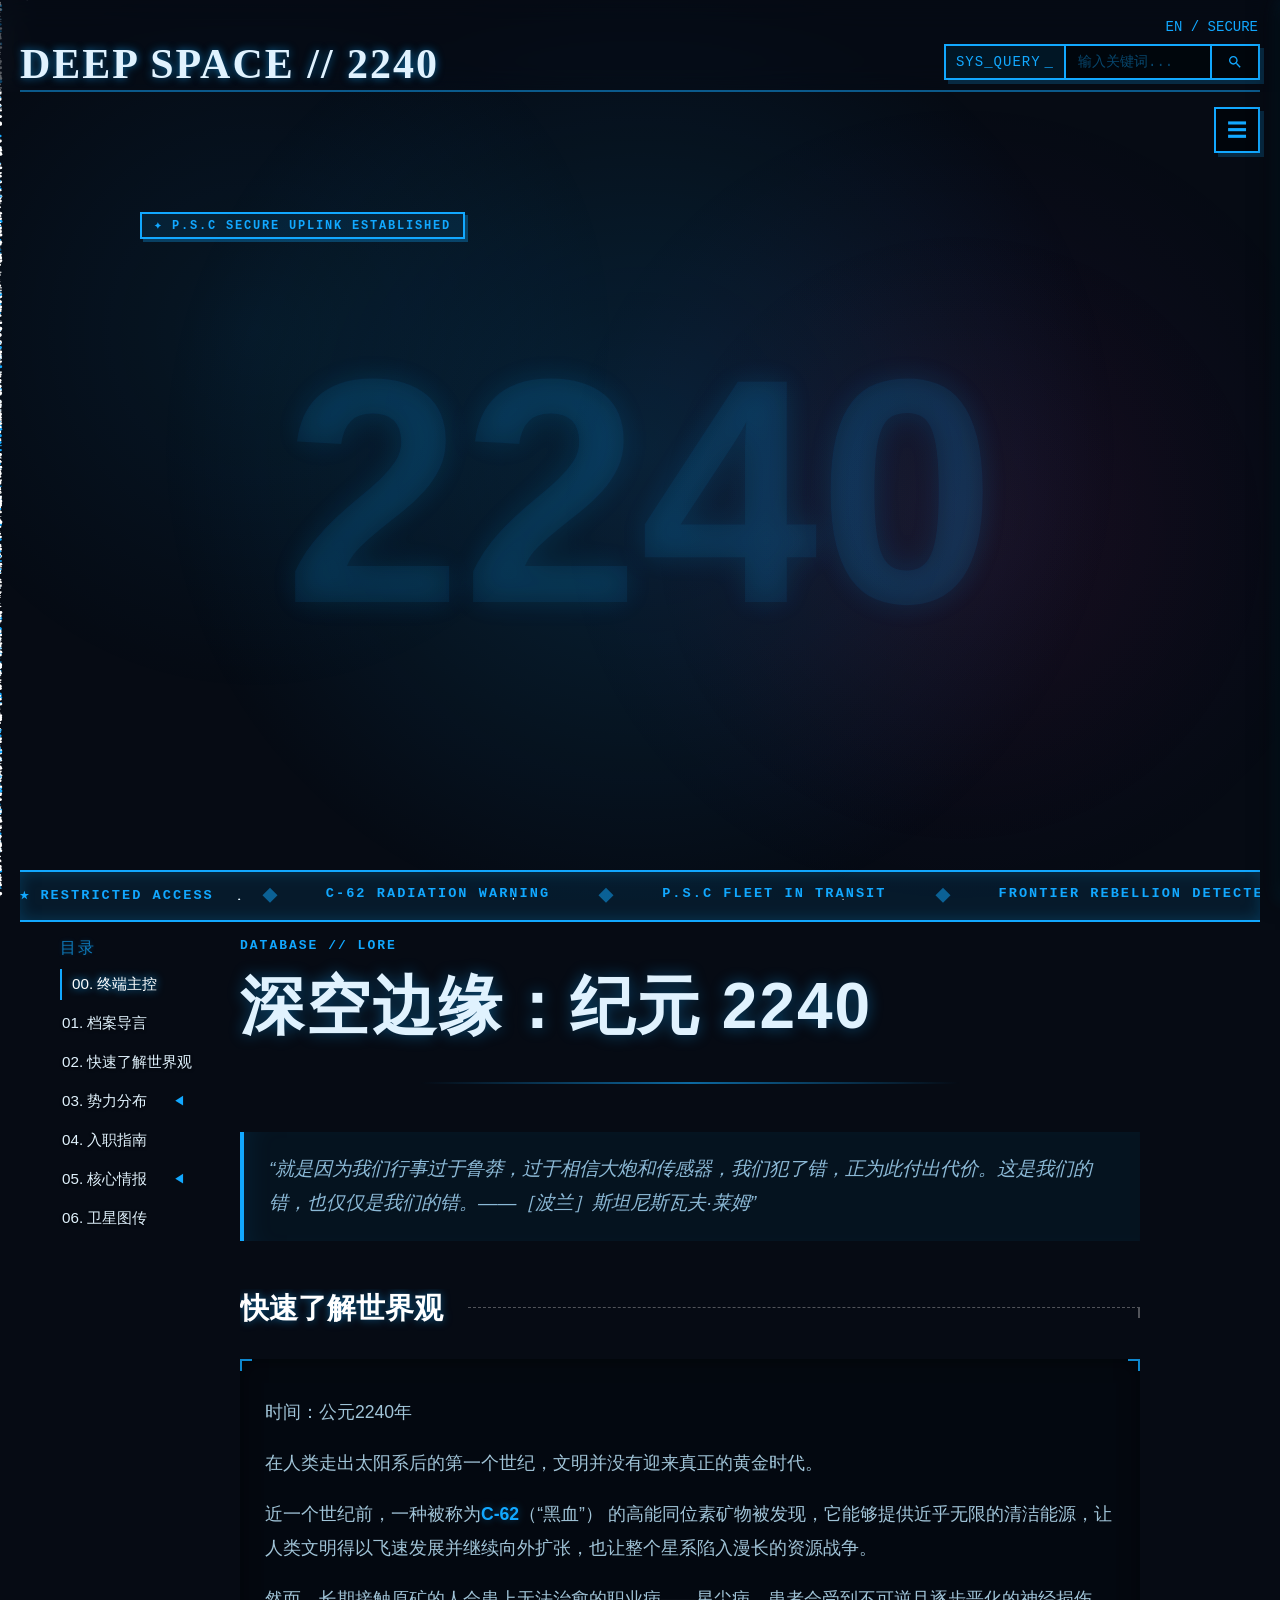
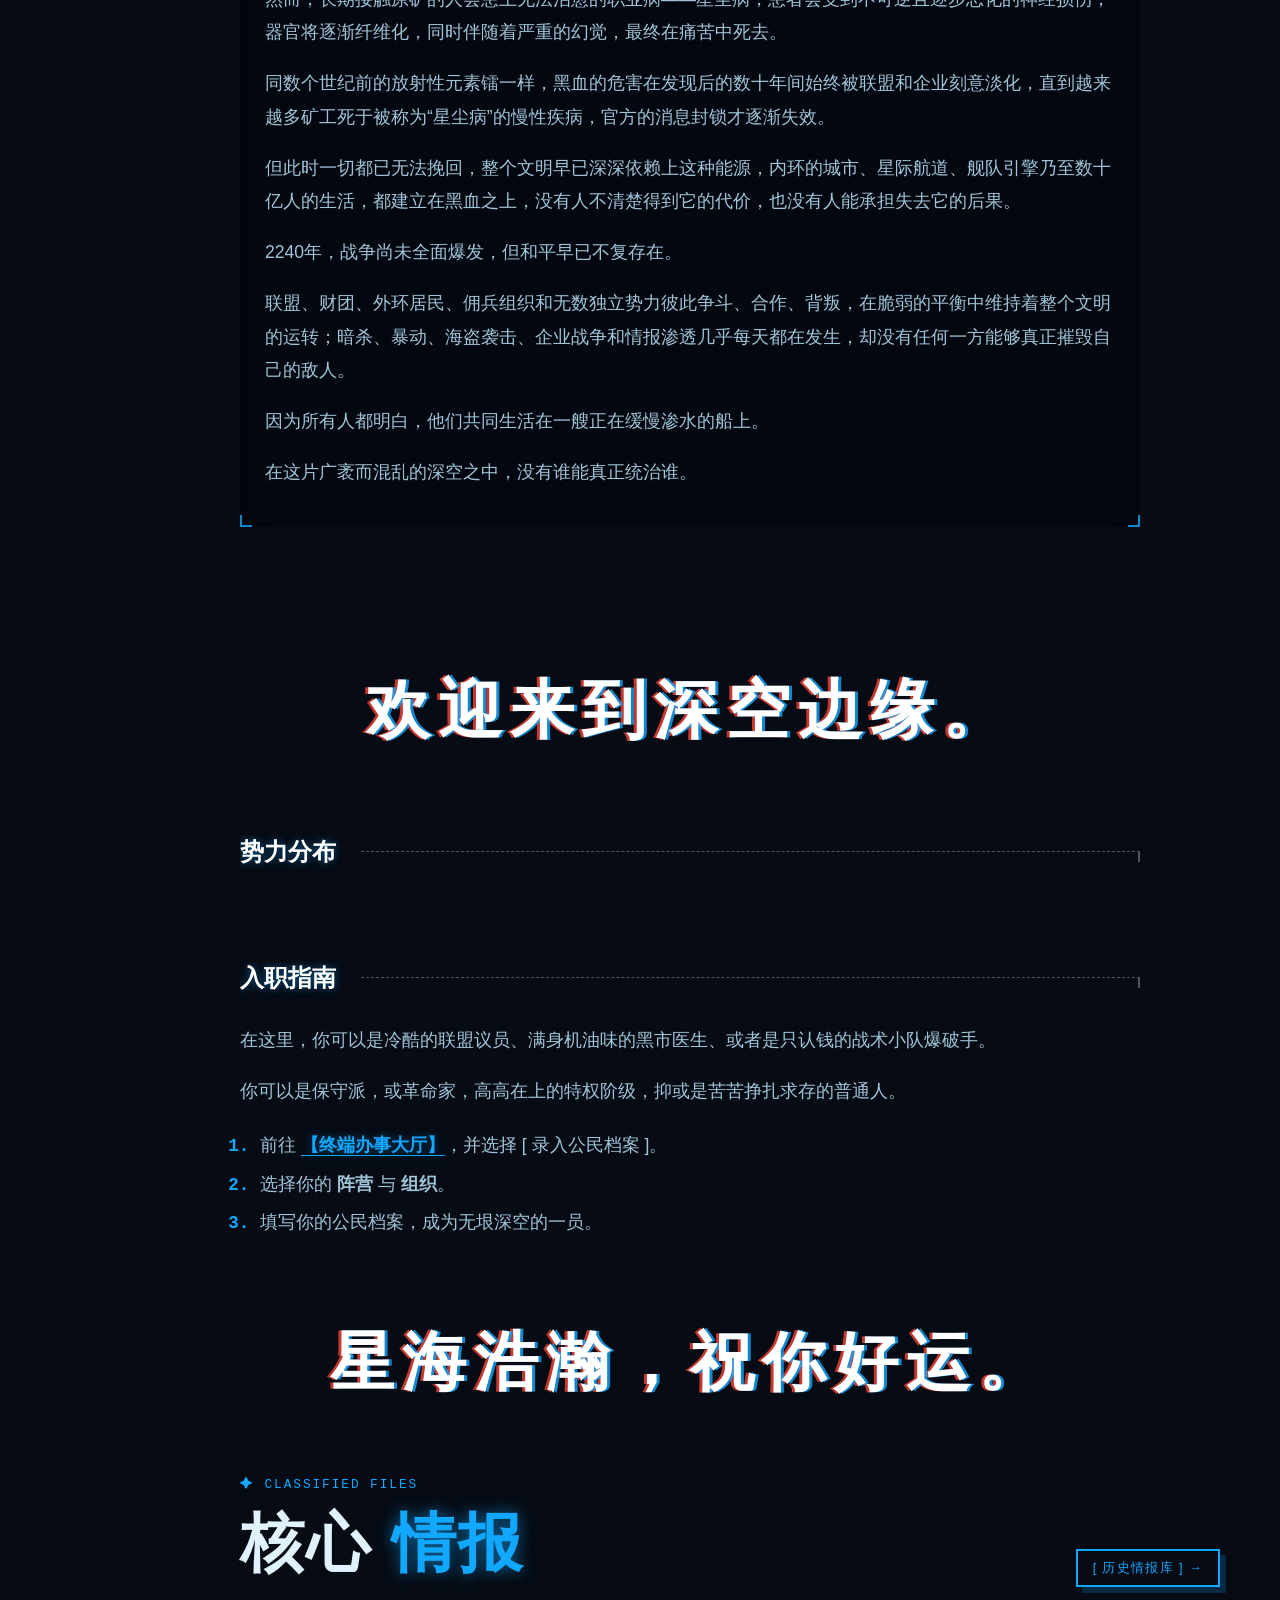
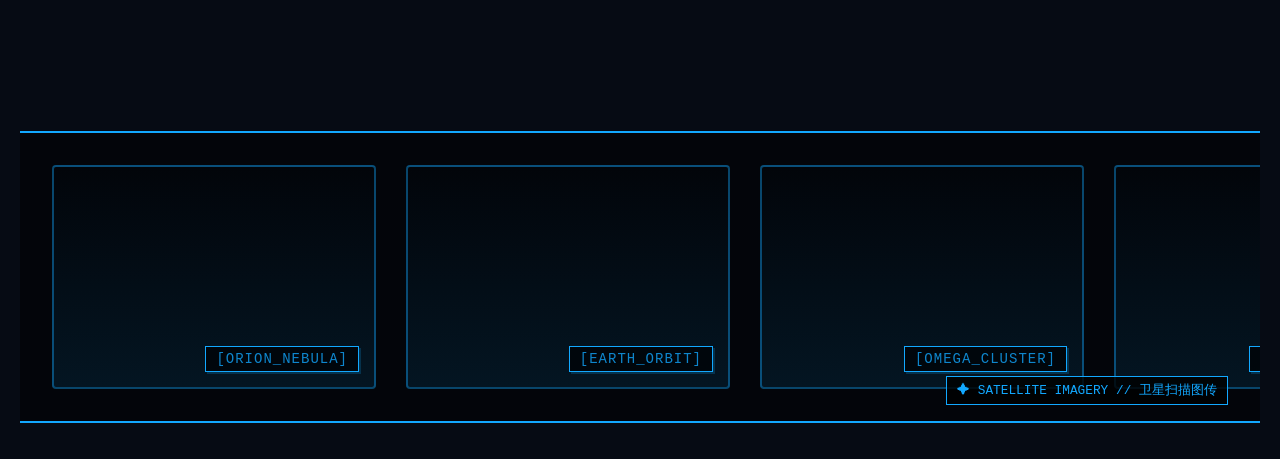
==== commit 1469532c: "Update index.html" ====
--- a/index.html
+++ b/index.html
@@ -4587,7 +4587,55 @@
             .fp-info h2 { flex-direction: column; align-items: flex-start; gap: 6px; font-size: 20px; }
             #fp-name .sys-modal-btn { margin-left: 0; margin-top: 4px; width: auto; min-width: 0; padding: 2px 10px; font-size: 11px; line-height: 1.5; height: auto; display: inline-block; }
             .fp-avatar { width: 60px; height: 60px; min-width: 60px; min-height: 60px; font-size: 30px; }
-        }
+        
+        /* =========================================
+           💥 手机端终极修复：按钮防换行与字体自适应缩放
+           ========================================= */
+        
+        /* 1. 全局按钮：字体与内边距动态缩放，强制不换行 */
+        .btn-primary, .btn-ghost, .submit-btn, .sys-modal-btn, .my-org-action-btn {
+            /* 核心魔法：字号最小 10px，随屏幕宽度(vw)动态缩放，最大 14px */
+            font-size: clamp(10px, 3.5vw, 14px) !important;
+            /* 内边距也动态缩放，屏幕越窄边距越小 */
+            padding-left: clamp(4px, 2vw, 12px) !important;
+            padding-right: clamp(4px, 2vw, 12px) !important;
+            white-space: nowrap !important; /* 绝对禁止文字断行 */
+            word-break: keep-all !important;
+        }
+
+        /* 2. 各种并排的操作按钮组：强制平分空间，绝不换行 */
+        .detail-action-row, .step-actions, .my-org-actions, .sys-modal-actions {
+            display: flex !important;
+            flex-wrap: nowrap !important; /* 强制在一行显示 */
+            gap: 8px !important; /* 稍微缩小按钮之间的间距 */
+            width: 100%;
+        }
+        .detail-action-row button, .step-actions button, .my-org-actions button, .sys-modal-actions button {
+            flex: 1 !important; /* 让所有按钮公平地平分宽度 */
+            min-width: 0 !important; /* 允许按钮被极限挤压 */
+            margin: 0 !important;
+        }
+
+        /* 3. 各种 Tab 选项卡：防挤压，放不下时允许内部滑动 */
+        .profile-tabs, .org-tabs, .admin-tab-btn-container {
+            display: flex !important;
+            flex-wrap: nowrap !important; 
+            overflow-x: auto !important; /* 如果屏幕实在太窄，允许手指横向滑动 Tab */
+            scrollbar-width: none !important; /* 隐藏丑陋的滚动条 */
+            -ms-overflow-style: none !important;
+        }
+        .profile-tabs::-webkit-scrollbar, .org-tabs::-webkit-scrollbar {
+            display: none !important;
+        }
+        .profile-tab-btn, .org-tab-btn, .admin-tab-btn, .log-tab-btn, .ann-tab-btn {
+            flex: 1 !important;
+            font-size: clamp(11px, 3vw, 14px) !important;
+            padding: 8px 4px !important; /* 极限压缩左右内边距 */
+            white-space: nowrap !important;
+            text-align: center !important;
+        }
+    
+    }
 
        /* =========================================
            💥 顶级赛博轴线展开动效 V10 (真·自适应版) 💥
@@ -5214,6 +5262,23 @@
             opacity: 0.8;
         }
 
+        /* =========================================
+           💥 后台管理网格：展开状态样式 (终极修复版)
+           ========================================= */
+        .admin-grid-expanded {
+            display: grid !important;
+            grid-template-columns: repeat(auto-fill, 280px) !important;
+            gap: 20px !important; 
+            overflow-x: visible !important;
+            white-space: normal !important;
+        }
+        
+        .admin-grid-expanded .intel-card {
+            width: 100% !important;
+            /* 💥 核心修复：强制把内边距算进宽度里，防止卡片变胖吃掉空隙！ */
+            box-sizing: border-box !important; 
+        }
+
     </style>
 
 
@@ -5398,6 +5463,7 @@
             </div>
         </div>
     </div>
+
 
     <!-- 💥 头像裁剪与上传弹窗 -->
     <div class="sys-modal-overlay" id="avatarUploadModal" style="z-index: 9999999;">
@@ -5735,7 +5801,7 @@
                                 <div class="hud-text-box">
                                 <p>时间：公元2240年</p>
                                 <p>在人类走出太阳系后的第一个世纪，文明并没有迎来真正的黄金时代。</p>
-                                <p>半个世纪前，一种被称为<span class="world-highlight">C-62</span>（“黑血”） 的高能同位素矿物被发现，它能够提供近乎无限的清洁能源，让人类文明得以飞速发展并继续向外扩张，也让整个星系陷入漫长的资源战争。</p>
+                                <p>近一个世纪前，一种被称为<span class="world-highlight">C-62</span>（“黑血”） 的高能同位素矿物被发现，它能够提供近乎无限的清洁能源，让人类文明得以飞速发展并继续向外扩张，也让整个星系陷入漫长的资源战争。</p>
                                 <p>然而，长期接触原矿的人会患上无法治愈的职业病——星尘病，患者会受到不可逆且逐步恶化的神经损伤，器官将逐渐纤维化，同时伴随着严重的幻觉，最终在痛苦中死去。</p>
                                 <p>同数个世纪前的放射性元素镭一样，黑血的危害在发现后的数十年间始终被联盟和企业刻意淡化，直到越来越多矿工死于被称为“星尘病”的慢性疾病，官方的消息封锁才逐渐失效。</p>
                                 <p>但此时一切都已无法挽回，整个文明早已深深依赖上这种能源，内环的城市、星际航道、舰队引擎乃至数十亿人的生活，都建立在黑血之上，没有人不清楚得到它的代价，也没有人能承担失去它的后果。</p>
@@ -6373,25 +6439,22 @@
                                 <span style="color: #4caf50; font-size: 12px;">🔍</span>
                                 <input type="text" id="admin-faction-search" placeholder="搜索阵营/组织..." style="background: transparent; border: none; color: #fff; padding: 8px; font-family: monospace; font-size: 12px; outline: none; width: 150px;">
                             </div>
+                            <!-- 💥 修复：把新建按钮移回这里，利用 flex-wrap 自动换行 -->
+                            <button class="submit-btn" style="margin: 0; padding: 8px 15px; font-size: 13px; color: #4caf50; border-color: #4caf50; background: rgba(76,175,80,0.1);" onclick="openAdminEditor('faction')">
+                                [ + 新建阵营 ]
+                            </button>
+                            <button class="submit-btn" style="margin: 0; padding: 8px 15px; font-size: 13px; color: #4caf50; border-color: #4caf50; background: rgba(76,175,80,0.1);" onclick="openAdminEditor('org')">
+                                [ + 新建组织 ]
+                            </button>
                         </div>
                     </div>
 
-                    <!-- 💥 新增：Tab 按钮栏 -->
+                    <!-- 💥 新增：Tab 按钮栏 (现在只剩下纯粹的 Tab，不会再被挤出去了) -->
                     <div style="display: flex; border-bottom: 1px solid rgba(76, 175, 80, 0.4); gap: 5px; position: relative; z-index: 1;">
                         <button class="admin-tab-btn active" data-tab="tab-factions" onclick="switchAdminTab('tab-factions')">
                             <svg viewBox="0 0 24 24" style="width: 1.1em; height: 1.1em; fill: currentColor; vertical-align: middle; margin-top: -3px; margin-right: 4px;"><path d="M12 7V3H2v18h20V7H12zM6 19H4v-2h2v2zm0-4H4v-2h2v2zm0-4H4V9h2v2zm0-4H4V5h2v2zm4 12H8v-2h2v2zm0-4H8v-2h2v2zm0-4H8V9h2v2zm0-4H8V5h2v2zm10 12h-8v-2h2v-2h-2v-2h2v-2h-2V9h8v10zm-2-8h-2v2h2v-2zm0 4h-2v2h2v-2z"/></svg>主阵营列表
                         </button>
                         <button class="admin-tab-btn" data-tab="tab-orgs" onclick="switchAdminTab('tab-orgs')">🔗 下属组织列表</button>
-                        
-                        <!-- 把新建按钮挤到右边去 -->
-                        <div style="flex-grow: 1;"></div>
-                        
-                        <button class="submit-btn" style="margin: 0 5px 5px 0; padding: 8px 15px; font-size: 13px; color: #4caf50; border-color: #4caf50; background: rgba(76,175,80,0.1);" onclick="openAdminEditor('faction')">
-                            [ + 新建阵营 ]
-                        </button>
-                        <button class="submit-btn" style="margin: 0 0 5px 0; padding: 8px 15px; font-size: 13px; color: #4caf50; border-color: #4caf50; background: rgba(76,175,80,0.1);" onclick="openAdminEditor('org')">
-                            [ + 新建组织 ]
-                        </button>
                     </div>
 
                     <!-- 💥 新增：Tab 对应的内容区 -->
@@ -6405,6 +6468,23 @@
                         </div>
                     </div>
                 </div> <!-- 阵营与组织区块结束 -->
+
+                <!-- 排列式分区：星球与星图管理 -->
+<div style="margin-bottom: 50px;">
+    <div style="display: flex; justify-content: space-between; align-items: flex-end; border-bottom: 2px solid rgba(0, 229, 255, 0.3); padding-bottom: 10px; margin-bottom: 20px; flex-wrap: wrap; gap: 15px;">
+        <h3 style="color: #00e5ff; margin: 0; font-family: monospace; text-shadow: 0 0 8px rgba(0,229,255,0.4); letter-spacing: 1px;">
+            [ 星图与星球档案管理 ]
+        </h3>
+        <div style="display: flex; gap: 10px; align-items: center; flex-wrap: wrap;">
+            <button class="submit-btn" style="margin: 0; padding: 8px 15px; font-size: 13px; color: #00e5ff; border-color: #00e5ff; background: rgba(0,229,255,0.1);" onclick="openPlanetEditor()">
+                [ + 新建星球 ]
+            </button>
+        </div>
+    </div>
+    <!-- 横向滑动网格 -->
+    <div class="intel-grid" id="admin-planet-grid" style="display: flex; overflow-x: auto; gap: 20px; padding-bottom: 15px; scrollbar-width: thin; scrollbar-color: #00e5ff rgba(0,0,0,0.5);">
+    </div>
+</div>
 
                 <!-- 排列式分区 5：NPC 档案管理 -->
                 <div style="margin-bottom: 50px;">
@@ -6565,6 +6645,138 @@
 
                     <button type="button" class="submit-btn" id="btn-publish-article" style="width: 100%; color: #060b14; border-color: #ffeb3b; background: #ffeb3b; font-size: 18px; margin-top: 20px;">
                         [ 发布至数据库 ]
+                    </button>
+                </form>
+            </div>
+        </div>
+
+        <!-- 💥 新增：全屏沉浸式【星球数据】编辑终端 💥 -->
+        <div class="view-panel" id="planetEditorView">
+            <div class="article-page-container" style="max-width: 1000px; padding-top: 2rem;">
+                
+                <div class="article-top-bar" style="border-bottom-color: rgba(0,229,255,0.3);">
+                    <button class="btn-ghost" onclick="closePlanetEditor()" style="padding: 6px 12px; font-size: 14px; color: #00e5ff; border-color: #00e5ff;">
+                        &lt; 返回
+                    </button>
+                    <div class="article-sys-status" style="color: #00e5ff;">
+                        <span class="blink-cursor">_</span> PLANET EDIT MODE
+                    </div>
+                </div>
+
+                <div class="archive-header" style="margin-bottom: 2rem;">
+                    <h2 class="neon-title" style="font-size: 32px; color: #00e5ff; text-shadow: 0 0 15px rgba(0,229,255,0.5);" id="planet-editor-main-title">[ + 新建星球档案 ]</h2>
+                    <p style="color: #8bb9d6; font-family: monospace;">请在此录入或修改星图坐标、星球设定及下属基地数据。</p>
+                </div>
+
+                <form class="tactical-form" id="planet-full-form" style="background: rgba(0, 5, 10, 0.8); border: 1px solid #00e5ff; padding: 30px; border-radius: 6px; box-shadow: inset 0 0 30px rgba(0,229,255,0.05);">
+                    <input type="hidden" id="p-edit-id">
+                    
+                    <div class="form-grid">
+                        <div class="input-group">
+                            <label style="color: #00e5ff;">星球 ID (英文字符, 如 earth) <span style="color: #f44336;">*</span></label>
+                            <div class="input-wrapper" style="border-color: rgba(0,229,255,0.4);">
+                                <span class="prefix" style="color: #00e5ff;">&gt;</span>
+                                <input type="text" id="p-id" placeholder="例如: earth_02" required>
+                            </div>
+                        </div>
+                        <div class="input-group">
+                            <label style="color: #00e5ff;">星球名称 <span style="color: #f44336;">*</span></label>
+                            <div class="input-wrapper" style="border-color: rgba(0,229,255,0.4);">
+                                <span class="prefix" style="color: #00e5ff;">&gt;</span>
+                                <input type="text" id="p-name" placeholder="例如: 谷神星" required>
+                            </div>
+                        </div>
+                        <div class="input-group">
+                            <label style="color: #00e5ff;">星系标识 (System) <span style="color: #f44336;">*</span></label>
+                            <div class="input-wrapper" style="border-color: rgba(0,229,255,0.4);">
+                                <span class="prefix" style="color: #00e5ff;">&gt;</span>
+                                <input type="text" id="p-system" placeholder="例如: earth_sys" required>
+                            </div>
+                        </div>
+                        <div class="input-group">
+                            <label style="color: #00e5ff;">类型归属</label>
+                            <div class="input-wrapper select-wrapper" style="border-color: rgba(0,229,255,0.4);">
+                                <span class="prefix" style="color: #00e5ff;">&gt;</span>
+                                <select id="p-is-parent" style="color: #fff;">
+                                    <option value="true">主星 (带有轨道线)</option>
+                                    <option value="false">卫星 / 空间站 / 设施</option>
+                                </select>
+                            </div>
+                        </div>
+                        <div class="input-group">
+                            <label style="color: #00e5ff;">所属阵营</label>
+                            <div class="input-wrapper select-wrapper" style="border-color: rgba(0,229,255,0.4);">
+                                <span class="prefix" style="color: #00e5ff;">&gt;</span>
+                                <select id="p-faction" style="color: #fff;">
+                                    <option value="泛星联盟">泛星联盟</option>
+                                    <option value="外环">外环</option>
+                                    <option value="独立防务承包商">独立防务承包商</option>
+                                    <option value="自治空间站">自治空间站</option>
+                                    <option value="无阵营 / 独立势力">无阵营 / 独立势力</option>
+                                    <option value="无阵营 / 废弃">无阵营 / 废弃</option>
+                                    <option value="恒星">恒星</option>
+                                </select>
+                            </div>
+                        </div>
+                        <div class="input-group">
+                            <label style="color: #00e5ff;">星区位置 (Region)</label>
+                            <div class="input-wrapper select-wrapper" style="border-color: rgba(0,229,255,0.4);">
+                                <span class="prefix" style="color: #00e5ff;">&gt;</span>
+                                <select id="p-region" style="color: #fff;">
+                                    <option value="太阳系中心">太阳系中心</option>
+                                    <option value="内环">内环</option>
+                                    <option value="小行星带">小行星带</option>
+                                    <option value="外环">外环</option>
+                                    <option value="柯伊伯带">柯伊伯带</option>
+                                </select>
+                            </div>
+                        </div>
+                        <div class="input-group">
+                            <label style="color: #00e5ff;">主题颜色 (HEX)</label>
+                            <div class="input-wrapper" style="border-color: rgba(0,229,255,0.4);">
+                                <span class="prefix" style="color: #00e5ff;">#</span>
+                                <input type="text" id="p-color" placeholder="00e5ff" value="00e5ff">
+                            </div>
+                        </div>
+                        <div class="input-group">
+                            <label style="color: #00e5ff;">尺寸缩放 (Size Scale)</label>
+                            <div class="input-wrapper" style="border-color: rgba(0,229,255,0.4);">
+                                <span class="prefix" style="color: #00e5ff;">&gt;</span>
+                                <input type="number" step="0.1" id="p-scale" value="1.0">
+                            </div>
+                        </div>
+                        <div class="input-group">
+                            <label style="color: #00e5ff;">星图坐标 X (0 ~ 100)</label>
+                            <div class="input-wrapper" style="border-color: rgba(0,229,255,0.4);">
+                                <span class="prefix" style="color: #00e5ff;">X:</span>
+                                <input type="number" step="0.01" id="p-x" value="50">
+                            </div>
+                        </div>
+                        <div class="input-group">
+                            <label style="color: #00e5ff;">星图坐标 Y (0 ~ 100)</label>
+                            <div class="input-wrapper" style="border-color: rgba(0,229,255,0.4);">
+                                <span class="prefix" style="color: #00e5ff;">Y:</span>
+                                <input type="number" step="0.01" id="p-y" value="50">
+                            </div>
+                        </div>
+                    </div>
+
+                    <div class="input-group full-width" style="margin-top: 20px;">
+                        <label style="color: #00e5ff;">下属国家/区域/基地列表 (每行一个，或逗号隔开)</label>
+                        <div class="input-wrapper" style="border-color: rgba(0,229,255,0.4);">
+                            <textarea id="p-locations" rows="4" placeholder="例如:&#10;China (中国)&#10;USA (美国)&#10;Tranquility Port (宁静海太空港)"></textarea>
+                        </div>
+                    </div>
+
+                    <div class="input-group full-width" style="margin-top: 20px;">
+                        <label style="color: #00e5ff;">星球详细设定 / 档案介绍</label>
+                        <div class="input-wrapper" style="border-color: rgba(0,229,255,0.4);">
+                            <textarea id="p-desc" rows="6" placeholder="在此输入星球的历史、气候、政治格局与黑血开采状况..."></textarea>
+                        </div>
+                    </div>
+
+                    <button type="button" class="submit-btn" id="btnSavePlanet" style="width: 100%; color: #060b14; border-color: #00e5ff; background: #00e5ff; font-size: 18px; margin-top: 30px;" onclick="savePlanetData()">
+                        [ 发布至星图数据库 ]
                     </button>
                 </form>
             </div>
@@ -7016,36 +7228,32 @@
                 </div>
 
                 <!-- 💥 新增：两大巨型申请入口 (扁平化 SVG 版) -->
-<div style="display: flex; gap: 20px; margin-bottom: 40px; flex-wrap: wrap;">
-    
-    <!-- 录入公民档案按钮 -->
-    <button class="submit-btn" style="flex: 1; padding: 40px 20px; font-size: 22px; display: flex; flex-direction: column; align-items: center; gap: 15px; border: 1px solid #12a8ff; background: rgba(18,168,255,0.05); color: #12a8ff; transition: all 0.2s;" onclick="window.formPreviousView='queueView'; openView('createView'); if(window.goToStep) window.goToStep(1, true);" onmouseover="this.style.background='rgba(18,168,255,0.15)'" onmouseout="this.style.background='rgba(18,168,255,0.05)'">
-        <!-- 个人档案 ID 卡 SVG -->
-        <svg viewBox="0 0 24 24" style="width: 56px; height: 56px; fill: #12a8ff; filter: drop-shadow(0 0 8px rgba(18,168,255,0.4));">
-            <path d="M3 5v14h18V5H3zm16 12H5V7h14v10zM12 8c-1.66 0-3 1.34-3 3s1.34 3 3 3 3-1.34 3-3-1.34-3-3-3zm0 4.5c-.83 0-1.5-.67-1.5-1.5s.67-1.5 1.5-1.5 1.5.67 1.5 1.5-.67 1.5-1.5 1.5zm4 3H8v-.5c0-1.33 2.67-2 4-2s4 .67 4 2v.5z"/>
-        </svg>
-        <span style="font-family: 'Impact', sans-serif; letter-spacing: 2px;">[ 录入公民档案 ]</span>
-        <span style="font-size: 14px; color: #8bb9d6; font-family: 'PingFang SC', sans-serif; font-weight: normal; letter-spacing: 0;">申请个人公民身份卡</span>
-    </button>
-
-    <!-- 创立组织按钮 -->
-    <button class="submit-btn" style="flex: 1; padding: 40px 20px; font-size: 22px; display: flex; flex-direction: column; align-items: center; gap: 15px; border: 1px solid #8bc34a; background: rgba(139,195,74,0.05); color: #8bc34a; transition: all 0.2s;" onclick="window.formPreviousView='queueView'; openView('createOrgView')" onmouseover="this.style.background='rgba(139,195,74,0.15)'" onmouseout="this.style.background='rgba(139,195,74,0.05)'">
-        <!-- 组织/建筑 SVG -->
-        <svg viewBox="0 0 24 24" style="width: 56px; height: 56px; fill: #8bc34a; filter: drop-shadow(0 0 8px rgba(139,195,74,0.4));">
-            <path d="M12 7V3H2v18h20V7H12zM6 19H4v-2h2v2zm0-4H4v-2h2v2zm0-4H4V9h2v2zm0-4H4V5h2v2zm4 12H8v-2h2v2zm0-4H8v-2h2v2zm0-4H8V9h2v2zm0-4H8V5h2v2zm10 12h-8v-2h2v-2h-2v-2h2v-2h-2V9h8v10zm-2-8h-2v2h2v-2zm0 4h-2v2h2v-2z"/>
-        </svg>
-        <span style="font-family: 'Impact', sans-serif; letter-spacing: 2px;">[ 申请创立组织 ]</span>
-        <span style="font-size: 14px; color: #c5e1a5; font-family: 'PingFang SC', sans-serif; font-weight: normal; letter-spacing: 0;">建立小队 / 佣兵团 / 商会</span>
-    </button>
-
-</div>
-
-<!-- 💥 新增：政务大厅入口 -->
+                <div style="display: flex; gap: 20px; margin-bottom: 40px; flex-wrap: wrap;">
+                    
+                    <!-- 录入公民档案按钮 -->
+                    <button class="submit-btn" style="flex: 1; padding: 40px 20px; font-size: 22px; display: flex; flex-direction: column; align-items: center; gap: 15px; border: 1px solid #12a8ff; background: rgba(18,168,255,0.05); color: #12a8ff; transition: all 0.2s;" onclick="window.formPreviousView='queueView'; openView('createView'); if(window.goToStep) window.goToStep(1, true);" onmouseover="this.style.background='rgba(18,168,255,0.15)'" onmouseout="this.style.background='rgba(18,168,255,0.05)'">
+                        <svg viewBox="0 0 24 24" style="width: 56px; height: 56px; fill: #12a8ff; filter: drop-shadow(0 0 8px rgba(18,168,255,0.4));">
+                            <path d="M3 5v14h18V5H3zm16 12H5V7h14v10zM12 8c-1.66 0-3 1.34-3 3s1.34 3 3 3 3-1.34 3-3-1.34-3-3-3zm0 4.5c-.83 0-1.5-.67-1.5-1.5s.67-1.5 1.5-1.5 1.5.67 1.5 1.5-.67 1.5-1.5 1.5zm4 3H8v-.5c0-1.33 2.67-2 4-2s4 .67 4 2v.5z"/>
+                        </svg>
+                        <span style="font-family: 'Impact', sans-serif; letter-spacing: 2px;">[ 录入公民档案 ]</span>
+                        <span style="font-size: 14px; color: #8bb9d6; font-family: 'PingFang SC', sans-serif; font-weight: normal; letter-spacing: 0;">申请个人公民身份卡</span>
+                    </button>
+
+                    <!-- 创立组织按钮 -->
+                    <button class="submit-btn" style="flex: 1; padding: 40px 20px; font-size: 22px; display: flex; flex-direction: column; align-items: center; gap: 15px; border: 1px solid #8bc34a; background: rgba(139,195,74,0.05); color: #8bc34a; transition: all 0.2s;" onclick="window.formPreviousView='queueView'; openView('createOrgView')" onmouseover="this.style.background='rgba(139,195,74,0.15)'" onmouseout="this.style.background='rgba(139,195,74,0.05)'">
+                        <svg viewBox="0 0 24 24" style="width: 56px; height: 56px; fill: #8bc34a; filter: drop-shadow(0 0 8px rgba(139,195,74,0.4));">
+                            <path d="M12 7V3H2v18h20V7H12zM6 19H4v-2h2v2zm0-4H4v-2h2v2zm0-4H4V9h2v2zm0-4H4V5h2v2zm4 12H8v-2h2v2zm0-4H8v-2h2v2zm0-4H8V9h2v2zm0-4H8V5h2v2zm10 12h-8v-2h2v-2h-2v-2h2v-2h-2V9h8v10zm-2-8h-2v2h2v-2zm0 4h-2v2h2v-2z"/>
+                        </svg>
+                        <span style="font-family: 'Impact', sans-serif; letter-spacing: 2px;">[ 申请创立组织 ]</span>
+                        <span style="font-size: 14px; color: #c5e1a5; font-family: 'PingFang SC', sans-serif; font-weight: normal; letter-spacing: 0;">建立小队 / 佣兵团 / 商会</span>
+                    </button>
+                </div>
+
+                <!-- 💥 新增：政务大厅入口 -->
                 <div class="form-section-title" style="border-color: #00bcd4; color: #00bcd4; margin-bottom: 15px; margin-top: 30px;">[ 政务大厅 // GOV AFFAIRS ]</div>
                 <div style="display: grid; grid-template-columns: repeat(auto-fit, minmax(220px, 1fr)); gap: 15px; margin-bottom: 40px;">
                     
                     <button class="submit-btn" style="padding: 20px 15px; display: flex; flex-direction: column; align-items: center; gap: 10px; border-color: #e91e63; color: #e91e63; background: rgba(233,30,99,0.05); transition: 0.2s;" onclick="openGovForm('marriage')" onmouseover="this.style.background='rgba(233,30,99,0.15)'" onmouseout="this.style.background='rgba(233,30,99,0.05)'">
-                        <!-- 伴侣/羁绊交织环 SVG -->
                         <svg viewBox="0 0 24 24" style="width: 42px; height: 42px; fill: #e91e63; filter: drop-shadow(0 0 8px rgba(233,30,99,0.6)); margin-bottom: 5px;">
                             <path d="M8 6c-3.31 0-6 2.69-6 6s2.69 6 6 6c2.08 0 3.91-1.06 5-2.67 1.09 1.61 2.92 2.67 5 2.67 3.31 0 6-2.69 6-6s-2.69-6-6-6c-2.08 0-3.91 1.06-5 2.67C11.91 7.06 10.08 6 8 6zm0 10c-2.21 0-4-1.79-4-4s1.79-4 4-4c1.19 0 2.25.53 2.98 1.36-.6.82-.98 1.83-.98 2.64 0 .81.38 1.82.98 2.64C10.25 15.47 9.19 16 8 16zm8 0c-1.19 0-2.25-.53-2.98-1.36.6-.82.98-1.83.98-2.64 0-.81-.38-1.82-.98-2.64.73-.83 1.79-1.36 2.98-1.36 2.21 0 4 1.79 4 4s-1.79 4-4 4z"/>
                         </svg>
@@ -7053,14 +7261,10 @@
                         <span style="font-size: 12px; color: #ff80ab; font-family: 'PingFang SC', sans-serif;">伴侣登记 / 关系公证</span>
                     </button>
 
-                    <button class="submit-btn" style="padding: 20px 15px; display: flex; flex-direction: column; align-items: center; gap: 10px; border-color: #00bcd4; color: #00bcd4; background: rgba(0,188,212,0.05); transition: 0.2s;" onclick="openGovForm('ship')" onmouseover="this.style.background='rgba(0,188,212,0.15)'" onmouseout="this.style.background='rgba(0,188,212,0.05)'">
-                        <!-- 飞船/战机 SVG (完美居中对齐版) -->
+                    <button class="submit-btn" style="padding: 20px 15px; display: flex; flex-direction: column; align-items: center; gap: 10px; border-color: #00bcd4; color: #00bcd4; background: rgba(0,188,212,0.05); transition: 0.2s;" onclick="openShipBureau()" onmouseover="this.style.background='rgba(0,188,212,0.15)'" onmouseout="this.style.background='rgba(0,188,212,0.05)'">
                         <svg viewBox="0 0 100 100" style="width: 42px; height: 42px; flex-shrink: 0; fill: rgba(0,188,212,0.1); stroke: #00bcd4; filter: drop-shadow(0 0 8px rgba(0,188,212,0.6)); margin-bottom: 5px;">
-                            <!-- 💥 核心修正：Y轴从 50 改为 68，把飞船的视觉重心往下压 -->
                             <g transform="translate(50, 72)" stroke-linejoin="round" stroke-linecap="round">
-                                <!-- 飞船本体 -->
                                 <path stroke-width="4" d="M 0 0 h 10 l 5 -5 9 5 6 -15 -15 -15 c 0 -5 -4 -32 -15 -40 c -11 8 -15 35 -15 40 l -15 15 6 15 9 -5 5 5 h 10" />
-                                <!-- 尾部引擎尾流 -->
                                 <path stroke-width="3" fill="#00bcd4" d="M 0 7 a 8 8 0 0 0 -8 8 c 0 4 4 6 8 12 c 4 -6 8 -8 8 -12 a 8 8 0 0 0 -8 -8" />
                             </g>
                         </svg>
@@ -7069,7 +7273,6 @@
                     </button>
 
                     <button class="submit-btn" style="padding: 20px 15px; display: flex; flex-direction: column; align-items: center; gap: 10px; border-color: #ff9800; color: #ff9800; background: rgba(255,152,0,0.05); transition: 0.2s;" onclick="openGovForm('corp')" onmouseover="this.style.background='rgba(255,152,0,0.15)'" onmouseout="this.style.background='rgba(255,152,0,0.05)'">
-                        <!-- 企业/商业公文包 SVG -->
                         <svg viewBox="0 0 24 24" style="width: 42px; height: 42px; fill: #ff9800; filter: drop-shadow(0 0 8px rgba(255,152,0,0.6)); margin-bottom: 5px;">
                             <path d="M20 6h-4V4c0-1.11-.89-2-2-2h-4c-1.11 0-2 .89-2 2v2H4c-1.11 0-1.99.89-1.99 2L2 19c0 1.11.89 2 2 2h16c1.11 0 2-.89 2-2V8c0-1.11-.89-2-2-2zm-6 0h-4V4h4v2z"/>
                         </svg>
@@ -7095,6 +7298,50 @@
                 <div class="form-section-title" style="border-color: #00bcd4; color: #00bcd4; margin-top: 40px;">[ 政务备案审核队列 ]</div>
                 <div id="queue-gov-grid" class="roster-grid"></div>
                 <div id="queue-gov-detail" class="roster-detail" style="display: none;"></div>
+            </div>
+        </div>
+
+        <!-- 💥 新增：飞船管理局专属视图 (已抽离，完美并列！) -->
+        <div class="view-panel" id="shipBureauView">
+            <div class="archive-container" style="max-width: 1000px; margin: 0 auto; padding-top: 2rem;">
+                <div class="article-top-bar" style="border-bottom-color: rgba(0,188,212,0.3);">
+                    <button class="btn-ghost" onclick="closeForm()" style="padding: 6px 12px; font-size: 14px; color: #00bcd4; border-color: #00bcd4;">&lt; 返回大厅</button>
+                    <div class="article-sys-status" style="color: #00bcd4;"><span class="blink-cursor">_</span> SHIP BUREAU</div>
+                </div>
+
+                <div class="archive-header" style="border-bottom: 2px solid #00bcd4; padding-bottom: 15px; margin-bottom: 30px;">
+                    <h2 class="neon-title" style="font-size: 28px; text-align: left; color: #00bcd4; text-shadow: 0 0 10px #00bcd4;">飞船管理局</h2>
+                    <p style="color: #84ffff;">[ P.S.C FLIGHT ADMINISTRATION ]</p>
+                </div>
+
+                <div class="org-tabs" style="border-bottom-color: rgba(0,188,212,0.4); margin-bottom: 20px;">
+                    <button class="org-tab-btn active" data-tab="ship-tab-recruit" onclick="switchShipTab('ship-tab-recruit')" style="color: rgba(0,188,212,0.6); border-color: rgba(0,188,212,0.3);">招募大厅</button>
+                    <button class="org-tab-btn" data-tab="ship-tab-register" onclick="switchShipTab('ship-tab-register')" style="color: rgba(0,188,212,0.6); border-color: rgba(0,188,212,0.3);">资产备案</button>
+                </div>
+
+                <!-- 招募大厅 -->
+                <div id="ship-tab-recruit" class="org-tab-content active">
+                    <div class="intel-grid" id="ship-recruit-grid" style="grid-template-columns: repeat(auto-fill, minmax(280px, 1fr));">
+                        <!-- JS 动态渲染飞船卡片 -->
+                    </div>
+                </div>
+
+                <!-- 资产备案 -->
+                <div id="ship-tab-register" class="org-tab-content">
+                    <div style="background: rgba(0,188,212,0.05); border: 1px dashed #00bcd4; padding: 30px; text-align: center; border-radius: 4px;">
+                        <svg viewBox="0 0 100 100" style="width: 60px; height: 60px; fill: rgba(0,188,212,0.1); stroke: #00bcd4; filter: drop-shadow(0 0 10px rgba(0,188,212,0.6)); margin-bottom: 15px; display: inline-block;">
+                            <g transform="translate(50, 68)" stroke-linejoin="round" stroke-linecap="round">
+                                <path stroke-width="4" d="M 0 0 h 10 l 5 -5 9 5 6 -15 -15 -15 c 0 -5 -4 -32 -15 -40 c -11 8 -15 35 -15 40 l -15 15 6 15 9 -5 5 5 h 10" />
+                                <path stroke-width="3" fill="#00bcd4" d="M 0 7 a 8 8 0 0 0 -8 8 c 0 4 4 6 8 12 c 4 -6 8 -8 8 -12 a 8 8 0 0 0 -8 -8" />
+                            </g>
+                        </svg>
+                        <h3 style="color: #00bcd4; margin-bottom: 10px; font-size: 20px;">私人舰船 / 载具备案</h3>
+                        <p style="color: #84ffff; font-size: 14px; margin-bottom: 25px;">在此向联盟提交您的舰船资产备案。审核通过后，您将获得专属飞行执照，并可在招募大厅发布船员招募信息。</p>
+                        <button class="submit-btn" style="color: #060b14; background: #00bcd4; border-color: #00bcd4; font-size: 16px; padding: 12px 30px;" onclick="openGovForm('ship')">
+                            [ + 填写备案申请表 ]
+                        </button>
+                    </div>
+                </div>
             </div>
         </div>
 
@@ -7303,17 +7550,28 @@
                     <!-- 2. 飞船登记表单 (青色) -->
                     <div id="gov-ship-fields" style="display: none;">
                         <div class="input-group full-width" style="margin-bottom: 20px;">
-                            <label style="color: #00bcd4;">舰船 / 载具名称</label>
+                            <label style="color: #00bcd4;">舰船 / 载具名称 <span style="color: #f44336;">*</span></label>
                             <div class="input-wrapper" style="border-color: rgba(0,188,212,0.4);">
                                 <span class="prefix" style="color: #00bcd4;">&gt;</span>
                                 <input type="text" id="g-s-name" placeholder="例如：游隼号、碎星者..." required>
                             </div>
                         </div>
+                        
+                        <!-- 💥 新增：所属阵营 (用于招募联动) -->
+                        <div class="input-group full-width" style="margin-bottom: 20px;">
+                            <label style="color: #00bcd4;">所属阵营 (用于招募联动) <span style="color: #f44336;">*</span></label>
+                            <div class="input-wrapper select-wrapper" style="border-color: rgba(0,188,212,0.4);">
+                                <span class="prefix" style="color: #00bcd4;">&gt;</span>
+                                <select id="g-s-faction" required style="color: #fff;">
+                                    <!-- JS 动态填充 -->
+                                </select>
+                            </div>
+                        </div>
+
                         <div class="input-group full-width" style="margin-bottom: 20px;">
                             <label style="color: #00bcd4;">舰船级别 / 型号</label>
                             <div class="input-wrapper select-wrapper" style="border-color: rgba(0,188,212,0.4);">
                                 <span class="prefix" style="color: #00bcd4;">&gt;</span>
-                                <!-- 💥 新增：onchange 事件触发船员框的显示/隐藏 -->
                                 <select id="g-s-class" required style="color: #fff;" onchange="checkShipClass()">
                                     <option value="轻型单人战机/穿梭机">轻型战机 / 穿梭机 / 侦察艇</option>
                                     <option value="中型武装运输船/走私船">中型武装运输船 / 走私船</option>
@@ -7324,17 +7582,31 @@
                             </div>
                         </div>
                         
-                        <!-- 💥 新增：大型舰船专属的船员编制框 (默认隐藏) -->
+                        <!-- 💥 升级版：大型舰船专属的船员编制框 (与组织招募完全一致) -->
                         <div class="input-group full-width" id="g-s-crew-group" style="display: none; margin-bottom: 20px; padding: 15px; background: rgba(0,188,212,0.05); border: 1px dashed #00bcd4; border-radius: 4px;">
-                            <label style="color: #00bcd4; margin-bottom: 10px;">船员编制与招募需求</label>
-                            <div style="display: flex; gap: 10px; margin-bottom: 10px;">
-                                <div class="input-wrapper" style="flex: 1; border-color: rgba(0,188,212,0.4); background: rgba(0,0,0,0.6);">
+                            <label style="color: #00bcd4; margin-bottom: 15px; font-weight: bold; font-size: 14px;">[ 船员编制与招募需求 ]</label>
+                            
+                            <div class="input-group full-width" style="margin-bottom: 15px;">
+                                <label style="color: #00bcd4; font-size: 12px;">预设固定职位与人数上限 (选填)</label>
+                                <div class="input-wrapper" style="border-color: rgba(0,188,212,0.4); background: rgba(0,0,0,0.6);">
                                     <span class="prefix" style="color: #00bcd4;">&gt;</span>
-                                    <input type="text" id="g-s-crew-capacity" placeholder="最大乘员数 (例如: 5人)">
+                                    <input type="text" id="g-s-positions" placeholder="例如: 领航员:1, 炮手:2, 突击手:0 (0代表不限)">
                                 </div>
                             </div>
-                            <div class="input-wrapper" style="border-color: rgba(0,188,212,0.4); background: rgba(0,0,0,0.6);">
-                                <textarea id="g-s-crew-roles" rows="2" placeholder="例如：需要领航员1名，炮手2名。欢迎在论坛发布招募贴..."></textarea>
+
+                            <div class="input-group full-width" style="margin-bottom: 15px;">
+                                <label style="color: #00bcd4; font-size: 12px;">需要自戏考核的职位 (选填)</label>
+                                <div class="input-wrapper" style="border-color: rgba(0,188,212,0.4); background: rgba(0,0,0,0.6);">
+                                    <span class="prefix" style="color: #00bcd4;">&gt;</span>
+                                    <input type="text" id="g-s-rp-positions" placeholder="例如: 领航员, 炮手。填 ALL 代表均需自戏">
+                                </div>
+                            </div>
+
+                            <div class="input-group full-width">
+                                <label style="color: #00bcd4; font-size: 12px;">各职位具体要求 (选填)</label>
+                                <div class="input-wrapper" style="border-color: rgba(0,188,212,0.4); background: rgba(0,0,0,0.6);">
+                                    <textarea id="g-s-reqs" rows="3" placeholder="例如：&#10;领航员：需要熟悉外环航道。&#10;炮手：要求活跃度高。"></textarea>
+                                </div>
                             </div>
                         </div>
 
@@ -8182,9 +8454,21 @@
     return valid ? posObj : null;
 };
 
-// 💥 终极升级版：使用原生 DOM 解析器，并强力清洗双重转义字符
+// 💥 核心助手：同时在组织和飞船中查找数据
+        window.getOrgOrShipData = function(orgName) {
+            return articlesDB.find(a => {
+                if (a.type === 'org' && a.title === orgName) return true;
+                if (a.type === 'gov_record' && a.tag === 'ship') {
+                    try { const d = JSON.parse(a.content); return d.name === orgName; } catch(e){}
+                }
+                return false;
+            });
+        };
+
+        // 💥 终极升级版：同时支持解析组织的 HTML 和飞船的 JSON
         window.getOrgPositions = function(content) {
             if (!content) return null;
+            try { const data = JSON.parse(content); if (data.positions) return window.parsePositionsStr(data.positions); } catch(e) {}
             try {
                 const parser = new DOMParser();
                 const doc = parser.parseFromString(content, 'text/html');
@@ -8194,15 +8478,13 @@
                     let cleanStr = rawStr.replace(/&quot;/g, '"').replace(/&apos;/g, "'");
                     return JSON.parse(cleanStr);
                 }
-            } catch(e) { 
-                console.error("职位解析失败:", e); 
-            }
+            } catch(e) { console.error("职位解析失败:", e); }
             return null;
         };
 
-        // 💥 解析自戏考核要求
         window.getOrgRpPositions = function(content) {
             if (!content) return "";
+            try { const data = JSON.parse(content); if (data.rp_positions) return data.rp_positions; } catch(e) {}
             try {
                 const parser = new DOMParser();
                 const doc = parser.parseFromString(content, 'text/html');
@@ -8211,27 +8493,22 @@
                     let rawStr = div.getAttribute('data-rp-positions') || "";
                     return rawStr.replace(/&quot;/g, '"').replace(/&apos;/g, "'");
                 }
-            } catch(e) { 
-                console.error("自戏要求解析失败:", e); 
-            }
+            } catch(e) { console.error("自戏要求解析失败:", e); }
             return "";
         };
 
-        // 💥 新增：解析职位具体要求
         window.getOrgReqs = function(content) {
             if (!content) return "";
+            try { const data = JSON.parse(content); if (data.reqs) return data.reqs; } catch(e) {}
             try {
                 const parser = new DOMParser();
                 const doc = parser.parseFromString(content, 'text/html');
                 const div = doc.querySelector('div[data-reqs]');
                 if (div) {
                     let rawStr = div.getAttribute('data-reqs') || "";
-                    // 还原换行符和引号
                     return rawStr.replace(/&quot;/g, '"').replace(/&apos;/g, "'").replace(/&#10;/g, '\n');
                 }
-            } catch(e) { 
-                console.error("要求解析失败:", e); 
-            }
+            } catch(e) { console.error("要求解析失败:", e); }
             return "";
         };
 
@@ -8289,7 +8566,7 @@
 
 // 审核前：检查冲突
 window.processIdentityCapacity = async function(orgName, occupation, charId) {
-    const orgData = articlesDB.find(a => a.type === 'org' && a.title === orgName);
+    const orgData = window.getOrgOrShipData(orgName);
     if (!orgData) return { rejected: false };
     
     const positions = getOrgPositions(orgData.content);
@@ -8317,7 +8594,7 @@
 window.triggerConflictRejection = async function(charDraft) {
     const checkAndReject = async (orgName, occupation, approvedId) => {
         if (!orgName || !occupation) return;
-        const orgData = articlesDB.find(a => a.type === 'org' && a.title === orgName);
+        const orgData = window.getOrgOrShipData(orgName);
         if (!orgData) return;
         const positions = getOrgPositions(orgData.content);
         if (!positions || !positions[occupation] || positions[occupation] <= 0) return;
@@ -8578,6 +8855,47 @@
                                                .replace(/<div id=['"]hidden-updates-data['"] style=['"]display:none;['"]>[\s\S]*?<\/div>/g, '');
 
                 let renderContent = cleanContent;
+
+                // 💥 拦截：如果是飞船招募详情
+                if (item.type === 'gov_record' && item.tag === 'ship') {
+                    let data = {};
+                    try { data = JSON.parse(item.content); } catch(e) {}
+                    
+                    const ownerChar = characterDB.find(c => c.owner_id === item.owner_id);
+                    const ownerName = ownerChar ? ownerChar.callsign : '未知舰长';
+
+                    const positionsHtml = renderOrgPositionsStatus(data.name, item.content);
+                    const rpReqs = window.getOrgRpPositions(item.content);
+                    const reqs = window.getOrgReqs(item.content);
+                    
+                    let recruitHtml = positionsHtml;
+                    if (rpReqs) {
+                        recruitHtml += `<div style="margin-top: 20px; padding: 15px; background: rgba(0,188,212,0.05); border-left: 4px solid #00bcd4;"><h4 style="color: #00bcd4; margin: 0 0 10px 0; font-family: monospace;">[ 自戏考核要求 ]</h4><p style="color: #84ffff; font-size: 14px; margin: 0;">以下职位需要提交不少于 200 字的自戏考核：<br><strong style="color: #e0f2fe;">${rpReqs}</strong></p></div>`;
+                    }
+                    if (reqs) {
+                        recruitHtml += `<div style="margin-top: 20px; padding: 15px; background: rgba(0,188,212,0.05); border-left: 4px solid #00bcd4;"><h4 style="color: #00bcd4; margin: 0 0 10px 0; font-family: monospace;">[ 职位具体要求 ]</h4><div style="color: #e0f2fe; font-size: 14px; line-height: 1.8; white-space: pre-wrap;">${reqs}</div></div>`;
+                    }
+
+                    renderContent = `
+                        <div style="margin-bottom: 30px; padding: 20px; background: rgba(0,188,212,0.05); border: 1px solid rgba(0,188,212,0.3); border-radius: 4px;">
+                            <h3 style="color: #00bcd4; margin: 0 0 15px 0; font-size: 20px; text-shadow: 0 0 10px rgba(0,188,212,0.5);">[ 舰船档案 ]</h3>
+                            <div style="display: flex; margin-bottom: 10px;"><span style="color: #00bcd4; width: 90px; flex-shrink: 0;">舰船名称：</span><span style="color: #fff; font-weight: bold;">${data.name}</span></div>
+                            <div style="display: flex; margin-bottom: 10px;"><span style="color: #00bcd4; width: 90px; flex-shrink: 0;">舰船级别：</span><span style="color: #e0f2fe;">${data.class}</span></div>
+                            <div style="display: flex; margin-bottom: 10px;"><span style="color: #00bcd4; width: 90px; flex-shrink: 0;">归属阵营：</span><span style="color: #e0f2fe;">${data.faction || '未知'}</span></div>
+                            <div style="display: flex; margin-bottom: 10px;"><span style="color: #00bcd4; width: 90px; flex-shrink: 0;">所有者：</span><span style="color: #e0f2fe;">${ownerName}</span></div>
+                            <div style="margin-top: 15px; padding-top: 15px; border-top: 1px dashed rgba(0,188,212,0.3);">
+                                <span style="color: #00bcd4; display: block; margin-bottom: 5px;">性能参数与改装：</span>
+                                <span style="color: #84ffff; font-size: 14px; line-height: 1.6; white-space: pre-wrap;">${data.specs || '无'}</span>
+                            </div>
+                        </div>
+                        <h3 style="color: #00bcd4; margin: 0 0 15px 0; font-size: 20px; text-shadow: 0 0 10px rgba(0,188,212,0.5);">[ 招募大厅 ]</h3>
+                        ${recruitHtml}
+                    `;
+                    
+                    // 强制覆盖标题和标签
+                    pageTitle.innerText = data.name;
+                    pageMeta.innerText = 'SHIP RECRUITMENT';
+                }
                 
                 // 💥 拦截：如果是阵营，直接把公告顶在最上面
                 if (item.type === 'faction') {
@@ -9157,9 +9475,11 @@
         // 3. 从云端拉取数据 (分类处理)
         async function fetchCloudData() {
             const grid = document.getElementById('roster-grid');
-            grid.innerHTML = window.getCyberLoaderHTML('正在连接卫星获取档案...', '#12a8ff');
-            
-            try {
+    if(grid) grid.innerHTML = window.getCyberLoaderHTML('正在连接卫星获取档案...', '#12a8ff');
+    
+    try {
+        // 💥 新增：同步拉取云端星球数据
+        await fetchPlanetsFromCloud();
                 // 一次性把所有档案拉下来
                 const { data, error } = await supabaseClient.from('characters').select('*');
                 if (error) throw error;
@@ -9225,7 +9545,13 @@
             const myPendingOrgs = (typeof pendingOrgsDB !== 'undefined' ? pendingOrgsDB : []).filter(o => o.owner_id === currentUser.id);
             const myApprovedOrgs = (articlesDB || []).filter(o => o.type === 'org' && o.owner_id === currentUser.id);
 
-            const getStatusLine = (label, pendingArr, approvedArr) => {
+            // 💥 核心升级：支持传入 itemId 并渲染 [已阅] 按钮
+            const getStatusLine = (label, pendingArr, approvedArr, itemId = null) => {
+                // 如果这个提示已经被点过“已阅”，直接返回空，不再显示！
+                if (itemId && localStorage.getItem(`tf141_dismissed_${itemId}`)) {
+                    return ''; 
+                }
+
                 if (pendingArr.length > 0) {
                     const item = pendingArr[0];
                     if (item.status === 'rejected') {
@@ -9234,13 +9560,17 @@
                         return `<div style="color: #ffeb3b; display: flex; align-items: flex-start;"><div style="flex-shrink:0; padding-top:2px;">${iconPend}</div><span>您的 <strong>${label}</strong> 正在排队审核中，请耐心等候哦。</span></div>`;
                     }
                 } else if (approvedArr.length > 0) {
-                    return `<div style="color: #4caf50; display: flex; align-items: flex-start;"><div style="flex-shrink:0; padding-top:2px;">${iconPass}</div><span>您的 <strong>${label}</strong> 已顺利通过并归档。请前往「个人终端」获取群号。</span></div>`;
+                    // 💥 渲染已阅按钮
+                    const dismissBtn = itemId ? `<button onclick="dismissNotification('${itemId}')" style="background:rgba(76,175,80,0.1); border:1px solid #4caf50; color:#4caf50; border-radius:2px; font-size:11px; padding:2px 8px; margin-left:10px; cursor:pointer; white-space:nowrap; transition:0.2s;" onmouseover="this.style.background='#4caf50'; this.style.color='#060b14';" onmouseout="this.style.background='rgba(76,175,80,0.1)'; this.style.color='#4caf50';">[ 已读 ]</button>` : '';
+                    
+                    return `<div style="color: #4caf50; display: flex; align-items: flex-start;"><div style="flex-shrink:0; padding-top:2px;">${iconPass}</div><span style="flex:1; display:flex; align-items:center; flex-wrap:wrap;">您的 <strong>${label}</strong> 已顺利通过并归档。${dismissBtn}</span></div>`;
                 } else {
                     return `<div style="color: #8bb9d6; display: flex; align-items: flex-start; opacity: 0.8;"><div style="flex-shrink:0; padding-top:2px;">${iconPend}</div><span>您暂未提交 <strong>${label}</strong>。</span></div>`;
                 }
             };
 
-            notifyHtml += getStatusLine('公民个人档案', myPending, myApprovedChar);
+            // 💥 传入档案的 ID，以便绑定已阅状态
+            notifyHtml += getStatusLine('公民个人档案', myPending, myApprovedChar, myApprovedChar.length > 0 ? myApprovedChar[0].id : null);
 
             // 💥 检测是否有别人向我发起的、需要我确认的政务申请
             const incomingGovs = (typeof pendingGovsDB !== 'undefined' ? pendingGovsDB : []).filter(g => {
@@ -9250,17 +9580,14 @@
                     if (data.bConfirmed !== false) return false;
                     
                     let isMyTarget = false;
-                    // 1. 优先通过 bId 判断
                     if (data.bId && data.bId.includes(currentUser.id)) isMyTarget = true;
                     
-                    // 2. 核心兜底：如果 bId 丢失，通过名字判断！
                     const myChar = characterDB.find(c => c.owner_id === currentUser.id);
                     if (myChar && data.pB) {
                         const myNames = [myChar.name, myChar.callsign, myChar.hidden_name, myChar.hidden_callsign].filter(Boolean);
                         const pBNames = data.pB.split(/[,，]/).map(s => s.trim());
                         if (myNames.some(n => pBNames.includes(n))) isMyTarget = true;
                     }
-                    
                     return isMyTarget;
                 } catch(e) { return false; }
             });
@@ -9282,9 +9609,10 @@
                 });
             }
 
+            // 💥 传入组织的 ID，以便绑定已阅状态
             if (myPendingOrgs.length > 0 || myApprovedOrgs.length > 0) {
                 myPendingOrgs.forEach(o => notifyHtml += getStatusLine(`组织创立申请 [${o.title}]`, [o], []));
-                myApprovedOrgs.forEach(o => notifyHtml += getStatusLine(`创立的组织 [${o.title}]`, [], [o]));
+                myApprovedOrgs.forEach(o => notifyHtml += getStatusLine(`创立的组织 [${o.title}]`, [], [o], o.id));
             } else {
                 notifyHtml += `<div style="color: #8bb9d6; display: flex; align-items: flex-start; opacity: 0.8;"><div style="flex-shrink:0; padding-top:2px;">${iconPend}</div><span>您暂未提交组织创立申请。</span></div>`;
             }
@@ -9717,7 +10045,6 @@
                                 return myNames.some(n => allNames.includes(n));
                             } catch(e) { return false; }
                         } else if (a.tag === 'ship' || a.tag === 'corp') {
-                            // 飞船和企业执照，直接看 owner_id 是不是自己就行
                             return a.owner_id === currentUser.id;
                         }
                     }
@@ -9735,9 +10062,8 @@
                             const relationName = data.dynamic ? data.dynamic : data.rel;
                             const allParties = (data.pA + "，" + data.pB).split(/[,，]/).map(s => s.trim()).filter(Boolean).join(' & ');
                             
-                            // 💥 差分逻辑：判断是否为解除关系
                             const isDivorce = data.rel === '解除关系';
-                            const themeColor = isDivorce ? '#9e9e9e' : '#e91e63'; // 离婚用冰冷的灰色，结婚用粉色
+                            const themeColor = isDivorce ? '#9e9e9e' : '#e91e63'; 
                             const themeBg = isDivorce ? 'rgba(158,158,158,0.05)' : 'rgba(233,30,99,0.05)';
                             const titleText = isDivorce ? '泛星联盟关系解除证明' : '泛星联盟关系缔结证书';
                             const subText = isDivorce ? 'CERTIFICATE OF DISSOLUTION' : 'CERTIFICATE OF UNION';
@@ -9747,10 +10073,7 @@
 
                             certsHtml += `
                                 <div onclick="openCertificate('${cert.id}')" style="cursor: pointer; background: ${themeBg}; border: 2px solid ${themeColor}; border-radius: 4px; padding: 30px; margin-bottom: 20px; position: relative; overflow: hidden; box-shadow: 0 0 20px ${themeColor}33, inset 0 0 20px ${themeColor}1A; transition: all 0.3s ease;" onmouseover="this.style.transform='translateY(-3px)'; this.style.boxShadow='0 10px 30px ${themeColor}4D, inset 0 0 30px ${themeColor}1A';" onmouseout="this.style.transform='translateY(0)'; this.style.boxShadow='0 0 20px ${themeColor}33, inset 0 0 20px ${themeColor}1A';">
-                                    <!-- 背景钢印 -->
                                     <div style="position: absolute; top: 50%; left: 50%; transform: translate(-50%, -50%) rotate(-15deg); font-size: 60px; color: ${themeColor}0D; font-family: 'Impact', sans-serif; pointer-events: none; white-space: nowrap; z-index: 0; border: 4px solid ${themeColor}0D; padding: 10px;">${watermark}</div>
-                                    
-                                    <!-- 证书头部 -->
                                     <div style="text-align: center; margin-bottom: 25px; position: relative; z-index: 1; border-bottom: 1px dashed ${themeColor}66; padding-bottom: 15px;">
                                         <svg viewBox="0 0 24 24" style="width: 40px; height: 40px; fill: ${themeColor}; filter: drop-shadow(0 0 10px ${themeColor}99); margin-bottom: 10px;">
                                             ${isDivorce ? '<path d="M12 2C6.48 2 2 6.48 2 12s4.48 10 10 10 10-4.48 10-10S17.52 2 12 2zm0 18c-4.41 0-8-3.59-8-8s3.59-8 8-8 8 3.59 8 8-3.59 8-8 8zm3.59-13L12 10.59 8.41 7 7 8.41 10.59 12 7 15.59 8.41 17 12 13.41 15.59 17 17 15.59 13.41 12 17 8.41z"/>' : '<path d="M8 6c-3.31 0-6 2.69-6 6s2.69 6 6 6c2.08 0 3.91-1.06 5-2.67 1.09 1.61 2.92 2.67 5 2.67 3.31 0 6-2.69 6-6s-2.69-6-6-6c-2.08 0-3.91 1.06-5 2.67C11.91 7.06 10.08 6 8 6zm0 10c-2.21 0-4-1.79-4-4s1.79-4 4-4c1.19 0 2.25.53 2.98 1.36-.6.82-.98 1.83-.98 2.64 0 .81.38 1.82.98 2.64C10.25 15.47 9.19 16 8 16zm8 0c-1.19 0-2.25-.53-2.98-1.36.6-.82.98-1.83.98-2.64 0-.81-.38-1.82-.98-2.64.73-.83 1.79-1.36 2.98-1.36 2.21 0 4 1.79 4 4s-1.79 4-4 4z"/>'}
@@ -9758,39 +10081,30 @@
                                         <h3 style="color: ${themeColor}; font-size: 24px; margin: 0; letter-spacing: 4px; font-family: 'Noto Serif SC', 'Songti SC', serif; text-shadow: 0 0 10px ${themeColor}66;">${titleText}</h3>
                                         <div style="color: ${themeColor}; font-size: 12px; font-family: monospace; margin-top: 5px; letter-spacing: 2px; opacity: 0.8;">${subText}</div>
                                     </div>
-
-                                    <!-- 证书正文 -->
                                     <div style="position: relative; z-index: 1; font-family: 'Noto Serif SC', 'Songti SC', serif; color: #e0f2fe; font-size: 16px; line-height: 2;">
                                         <div style="display: flex; margin-bottom: 10px;"><span style="color: ${themeColor}; width: 90px; flex-shrink: 0; opacity: 0.8;">${partyLabel}</span><span style="color: #fff; font-weight: bold; font-size: 18px; text-shadow: 0 0 8px ${themeColor}80;">${allParties}</span></div>
                                         <div style="display: flex; margin-bottom: 10px;"><span style="color: ${themeColor}; width: 90px; flex-shrink: 0; opacity: 0.8;">关系类型：</span><span>${relationName}</span></div>
                                         <div style="display: flex; margin-bottom: 10px;"><span style="color: ${themeColor}; width: 90px; flex-shrink: 0; opacity: 0.8;">生效日期：</span><span style="font-family: monospace; font-size: 15px;">${dateStr}</span></div>
-                                        
-                                        <!-- 💥 升级版：小卡片里的誓词排版 -->
                                         ${data.notes && !isDivorce ? `
                                         <div style="margin-top: 15px; padding: 12px 15px; background: ${themeColor}1A; border-left: 3px solid ${themeColor}; border-radius: 0 4px 4px 0;">
                                             <div style="color: ${themeColor}; font-size: 11px; font-family: monospace; margin-bottom: 4px; opacity: 0.8;">[ 专属誓词 ]</div>
                                             <div style="font-style: italic; color: #ffb4a9; font-size: 13px; white-space: nowrap; overflow: hidden; text-overflow: ellipsis; font-family: 'Kaiti', 'STKaiti', serif;">“ ${data.notes} ”</div>
                                         </div>` : ''}
-
-                                        <!-- 联盟祝福语 -->
                                         <div style="margin-top: 15px; padding-top: 15px; border-top: 1px dashed ${themeColor}4D; text-align: center; color: ${themeColor}; font-size: 13px; font-style: italic; letter-spacing: 1px;">
                                             ${blessing}
                                         </div>
                                     </div>
-                                    
-                                    <!-- 点击提示 -->
                                     <div style="position: absolute; bottom: 10px; right: 15px; color: ${themeColor}; font-size: 12px; font-family: monospace; opacity: 0.6;">[ 点击查看高清证件 ]</div>
                                 </div>
                             `;
                         } else if (cert.tag === 'ship') {
-                            // 💥 飞船执照专属卡片 (青色主题)
                             const themeColor = '#00bcd4';
                             const themeBg = 'rgba(0,188,212,0.05)';
-                            
+                            const myChar = characterDB.find(c => c.owner_id === currentUser.id);
+                            const ownerName = myChar ? myChar.callsign : currentUser.nickname;
                             certsHtml += `
                                 <div onclick="openCertificate('${cert.id}')" style="cursor: pointer; background: ${themeBg}; border: 2px solid ${themeColor}; border-radius: 4px; padding: 30px; margin-bottom: 20px; position: relative; overflow: hidden; box-shadow: 0 0 20px ${themeColor}33, inset 0 0 20px ${themeColor}1A; transition: all 0.3s ease;" onmouseover="this.style.transform='translateY(-3px)'; this.style.boxShadow='0 10px 30px ${themeColor}4D, inset 0 0 30px ${themeColor}1A';" onmouseout="this.style.transform='translateY(0)'; this.style.boxShadow='0 0 20px ${themeColor}33, inset 0 0 20px ${themeColor}1A';">
                                     <div style="position: absolute; top: 50%; left: 50%; transform: translate(-50%, -50%) rotate(-15deg); font-size: 60px; color: ${themeColor}0D; font-family: 'Impact', sans-serif; pointer-events: none; white-space: nowrap; z-index: 0; border: 4px solid ${themeColor}0D; padding: 10px;">CLEARED FOR FLIGHT</div>
-                                    
                                     <div style="text-align: center; margin-bottom: 25px; position: relative; z-index: 1; border-bottom: 1px dashed ${themeColor}66; padding-bottom: 15px;">
                                         <svg viewBox="0 0 100 100" style="width: 40px; height: 40px; fill: rgba(0,188,212,0.1); stroke: ${themeColor}; filter: drop-shadow(0 0 10px ${themeColor}99); margin-bottom: 10px;">
                                             <g transform="translate(50, 68)" stroke-linejoin="round" stroke-linecap="round">
@@ -9801,13 +10115,13 @@
                                         <h3 style="color: ${themeColor}; font-size: 24px; margin: 0; letter-spacing: 4px; font-family: 'Noto Serif SC', 'Songti SC', serif; text-shadow: 0 0 10px ${themeColor}66;">泛星联盟舰船飞行许可</h3>
                                         <div style="color: ${themeColor}; font-size: 12px; font-family: monospace; margin-top: 5px; letter-spacing: 2px; opacity: 0.8;">P.S.C FLIGHT LICENSE</div>
                                     </div>
-
                                     <div style="position: relative; z-index: 1; font-family: 'Noto Serif SC', 'Songti SC', serif; color: #e0f2fe; font-size: 16px; line-height: 2;">
                                         <div style="display: flex; margin-bottom: 10px;"><span style="color: ${themeColor}; width: 90px; flex-shrink: 0; opacity: 0.8;">舰船名称：</span><span style="color: #fff; font-weight: bold; font-size: 18px; text-shadow: 0 0 8px ${themeColor}80;">${data.name}</span></div>
                                         <div style="display: flex; margin-bottom: 10px;"><span style="color: ${themeColor}; width: 90px; flex-shrink: 0; opacity: 0.8;">舰船级别：</span><span>${data.class}</span></div>
-                                        <div style="display: flex; margin-bottom: 10px;"><span style="color: ${themeColor}; width: 90px; flex-shrink: 0; opacity: 0.8;">所有者：</span><span style="font-family: monospace; font-size: 15px;">${myChar.callsign}</span></div>
+                                        <div style="display: flex; margin-bottom: 10px;"><span style="color: ${themeColor}; width: 90px; flex-shrink: 0; opacity: 0.8;">所有者：</span><span style="font-family: monospace; font-size: 15px;">${ownerName}</span></div>
+                                        <div style="display: flex; margin-bottom: 10px;"><span style="color: ${themeColor}; width: 90px; flex-shrink: 0; opacity: 0.8;">签发日期：</span><span style="font-family: monospace; font-size: 15px;">${dateStr}</span></div>
                                     </div>
-                                    <div style="position: absolute; bottom: 10px; right: 15px; color: ${themeColor}; font-size: 12px; font-family: monospace; opacity: 0.6;">[ 点击查看详细参数 ]</div>
+                                    <div style="position: absolute; bottom: 10px; right: 15px; color: ${themeColor}; font-size: 12px; font-family: monospace; opacity: 0.6;">[ 点击查看高清证件 ]</div>
                                 </div>
                             `;
                         }
@@ -11565,7 +11879,7 @@
     if (typeof updateRosterFilters === 'function') updateRosterFilters(); // 同步更新人设库的下拉框
 };
 
-        // 2. 监听阵营选择，动态生成对应的下属组织
+        // 2. 监听阵营选择，动态生成对应的下属组织与飞船
         const bindFactionChange = (factionSelectId, orgSelectId) => {
             const factionSelect = document.getElementById(factionSelectId);
             const orgSelect = document.getElementById(orgSelectId);
@@ -11574,11 +11888,21 @@
             factionSelect.addEventListener('change', function() {
                 const selectedFaction = this.value;
                 
-                // 从数据库里抓取属于该阵营的组织
-                const orgs = articlesDB.filter(a => a.type === 'org' && a.keywords && a.keywords.includes(`[PARENT:${selectedFaction}]`)).map(a => a.title);
-                
-                orgSelect.innerHTML = '<option value="" disabled selected>-- 选择所属分支机构 --</option>';
-                // 💥 永远保留“无归属”选项，允许阵营内的独狼，或纯散人
+                // 💥 核心联动：同时抓取该阵营下的【组织】和【飞船】
+                const orgs = articlesDB.filter(a => 
+                    (a.type === 'org' && a.keywords && a.keywords.includes(`[PARENT:${selectedFaction}]`)) ||
+                    (a.type === 'gov_record' && a.tag === 'ship' && a.keywords && a.keywords.includes(`[PARENT:${selectedFaction}]`))
+                ).map(a => {
+                    if (a.type === 'org') return a.title;
+                    if (a.type === 'gov_record') {
+                        try {
+                            const data = JSON.parse(a.content);
+                            return data.name; // 返回飞船名称
+                        } catch(e) { return a.title; }
+                    }
+                });
+                
+                orgSelect.innerHTML = '<option value="" disabled selected>-- 选择所属分支机构 / 舰船 --</option>';
                 orgSelect.innerHTML += '<option value="无归属 / 独狼">无归属 / 独狼</option>'; 
                 
                 orgs.forEach(org => {
@@ -11599,7 +11923,7 @@
             orgSelect.addEventListener('change', function() {
                 const orgName = this.value;
                 console.log(`[系统诊断] 选择了组织: ${orgName}`);
-                const orgData = articlesDB.find(a => a.type === 'org' && a.title === orgName);
+                const orgData = window.getOrgOrShipData(orgName);
                 
                 occSelect.innerHTML = '<option value="custom">-- 自定义新职位 --</option>';
                 
@@ -11690,7 +12014,7 @@
                 return;
             }
 
-            const orgData = articlesDB.find(a => a.type === 'org' && a.title === orgName);
+            const orgData = window.getOrgOrShipData(orgName);
             if (orgData) {
                 const rpReqStr = window.getOrgRpPositions(orgData.content);
                 if (!rpReqStr) {
@@ -12533,7 +12857,8 @@
 
             if (timelineQuery) timelineArticles = timelineArticles.filter(a => (a.title && a.title.toLowerCase().includes(timelineQuery)) || (a.tag && a.tag.toLowerCase().includes(timelineQuery)));
 
-            const createAdminCard = (item, themeColor, isHorizontal = false) => {
+            // 💥 核心修复：去掉 isHorizontal 参数，强制所有后台卡片保持 280px 宽度！
+            const createAdminCard = (item, themeColor) => {
                 const card = document.createElement('div');
                 card.className = 'intel-card';
                 card.style.borderColor = themeColor;
@@ -12544,7 +12869,8 @@
                 card.style.flexDirection = 'column';
                 card.style.minHeight = '180px'; 
                 
-                if (isHorizontal) card.style.flex = '0 0 260px'; 
+                // 💥 就是这一句！强制不许挤压，固定宽度 280px
+                card.style.flex = '0 0 280px'; 
 
                 let typeLabel = 'INTEL';
                 if (item.type === 'faction') typeLabel = 'FACTION';
@@ -12561,13 +12887,13 @@
                     if (match) parentDisplay = ` | PARENT: ${match[1]}`;
                 }
 
-                // 💥 核心修复：智能判断 icon 是 Emoji 还是图片 URL
+                // 智能判断 icon 是 Emoji 还是图片 URL
                 let iconHtml = `<span style="font-size: 20px;">${item.icon || '📁'}</span>`;
                 if (item.icon && (item.icon.startsWith('http') || item.icon.startsWith('data:'))) {
                     iconHtml = `<img src="${item.icon}" style="width: 36px; height: 36px; border-radius: 4px; object-fit: cover; border: 1px solid ${themeColor}; flex-shrink: 0;">`;
                 }
 
-                // 💥 核心修复：如果是 NPC，点击编辑时打开专属编辑器
+                // 如果是 NPC，点击编辑时打开专属编辑器
                 let editFunc = `editArticle('${item.id}')`;
                 if (item.type === 'npc') {
                     editFunc = `openNpcEditor('${item.id}')`;
@@ -12580,8 +12906,8 @@
                             <span style="font-family: monospace; color: ${themeColor}; font-size: 12px; border: 1px solid ${themeColor}; padding: 2px 6px; border-radius: 2px;">[ ${typeLabel} ]</span>
                         </div>
                         <div style="display: flex; gap: 5px;">
-                            <button onclick="event.stopPropagation(); ${editFunc}" style="background: rgba(255,235,59,0.1); border: 1px solid #ffeb3b; color: #ffeb3b; cursor: pointer; padding: 4px 8px; font-size: 12px; font-family: monospace; border-radius: 2px; transition: 0.2s;">[编辑]</button>
-                            <button onclick="event.stopPropagation(); deleteArticle('${item.id}')" style="background: rgba(244,67,54,0.1); border: 1px solid #f44336; color: #f44336; cursor: pointer; padding: 4px 8px; font-size: 12px; font-family: monospace; border-radius: 2px; transition: 0.2s;">[删除]</button>
+                            <button onclick="event.stopPropagation(); ${editFunc}" style="background: rgba(255,235,59,0.15); border: 1px solid #ffeb3b; color: #ffeb3b; cursor: pointer; padding: 4px 8px; font-size: 12px; font-family: monospace; border-radius: 2px; transition: 0.2s;">[编辑]</button>
+                            <button onclick="event.stopPropagation(); deleteArticle('${item.id}')" style="background: rgba(244,67,54,0.15); border: 1px solid #f44336; color: #f44336; cursor: pointer; padding: 4px 8px; font-size: 12px; font-family: monospace; border-radius: 2px; transition: 0.2s;">[删除]</button>
                         </div>
                     </div>
                     <h3 style="color: #fff; margin: 0 0 5px 0; font-size: 16px;">${item.title}</h3>
@@ -12591,33 +12917,33 @@
                 return card;
             };
 
+            // 💥 统一调用，不再传递 true/false 参数
             if (intelArticles.length === 0) intelGrid.innerHTML = '<div style="color:#8bb9d6; font-family:monospace; padding: 20px 0;">[ 暂无记录 ]</div>';
-            else intelArticles.forEach(item => intelGrid.appendChild(createAdminCard(item, '#12a8ff', true)));
+            else intelArticles.forEach(item => intelGrid.appendChild(createAdminCard(item, '#12a8ff')));
 
             if (factionArticles.length === 0) factionGrid.innerHTML = '<div style="color:#8bb9d6; font-family:monospace;">[ 暂无主阵营记录 ]</div>';
-            else factionArticles.forEach(item => factionGrid.appendChild(createAdminCard(item, '#4caf50', false)));
+            else factionArticles.forEach(item => factionGrid.appendChild(createAdminCard(item, '#4caf50')));
 
             if (orgArticles.length === 0) orgGrid.innerHTML = '<div style="color:#8bb9d6; font-family:monospace;">[ 暂无下属组织记录 ]</div>';
-            else orgArticles.forEach(item => orgGrid.appendChild(createAdminCard(item, '#8bc34a', false))); 
+            else orgArticles.forEach(item => orgGrid.appendChild(createAdminCard(item, '#8bc34a'))); 
 
             if (timelineArticles.length === 0) timelineGrid.innerHTML = '<div style="color:#8bb9d6; font-family:monospace; padding: 20px 0;">[ 暂无记录 ]</div>';
-            else timelineArticles.forEach(item => timelineGrid.appendChild(createAdminCard(item, '#ffeb3b', true)));
-
-            // 👇 新增：渲染警告卡片网格
+            else timelineArticles.forEach(item => timelineGrid.appendChild(createAdminCard(item, '#ffeb3b')));
+
             let warningArticles = articlesDB.filter(a => a.type === 'warning');
             if (warningArticles.length === 0) {
                 warningGrid.innerHTML = '<div style="color:#8bb9d6; font-family:monospace; padding: 20px 0;">[ 暂无警告卡片 ]</div>';
             } else {
-                warningArticles.forEach(item => warningGrid.appendChild(createAdminCard(item, '#f44336', true)));
-            }
-            // 👇 新增：渲染 NPC 卡片网格
+                warningArticles.forEach(item => warningGrid.appendChild(createAdminCard(item, '#f44336')));
+            }
+            
             let npcArticles = articlesDB.filter(a => a.type === 'npc');
             if (npcArticles.length === 0) {
                 npcGrid.innerHTML = '<div style="color:#8bb9d6; font-family:monospace; padding: 20px 0;">[ 暂无 NPC 档案 ]</div>';
             } else {
-                npcArticles.forEach(item => npcGrid.appendChild(createAdminCard(item, '#9c27b0', true)));
-            }
-        }
+                npcArticles.forEach(item => npcGrid.appendChild(createAdminCard(item, '#9c27b0')));
+            }
+        } // <-- renderAdminDashboard 函数结束
 
         document.addEventListener('input', function(e) {
             if (e.target.id === 'admin-intel-search' || e.target.id === 'admin-faction-search' || e.target.id === 'admin-timeline-search') {
@@ -14811,46 +15137,50 @@
         };
 
         window.fetchArticles = async function() {
-    try {
-        const { data, error } = await supabaseClient.from('articles').select('*');
-        if (error) throw error;
-        
-        // 1. 分流：已通过的放进正式库，待审核的放进排队库
-        articlesDB = data.filter(a => a.status === 'approved' || !a.status).sort((a, b) => {
-            const timeA = a.updated_at ? new Date(a.updated_at).getTime() : (a.id || 0);
-            const timeB = b.updated_at ? new Date(b.updated_at).getTime() : (b.id || 0);
-            return timeB - timeA; 
-        });
-        
-        pendingOrgsDB = data.filter(a => a.type === 'org' && (a.status === 'pending' || a.status === 'rejected'));
-        // 💥 新增：分离政务大厅草稿
-        pendingGovsDB = data.filter(a => a.type === 'gov_record' && (a.status === 'pending' || a.status === 'rejected'));
-        
-        // 2. 统一触发所有依赖文章数据的渲染更新
-        renderIntelGrid(); 
-        renderFactions(); 
-        renderTimeline(); 
-        updateDropdowns(); // 更新填表下拉框
-        renderQueue();     // 刷新办事大厅的队列
-        renderProfile();   // 刷新个人终端
-        renderSystemWarning(); // 👈 新增这一行：渲染警告卡片
-        
-        if (typeof renderStoryView === 'function') renderStoryView(); // 刷新剧情与日志页
-        // 💥 刷新恢复：如果刷新前停留在文章页，数据加载完后自动重新打开
-const _savedArticleId = sessionStorage.getItem('tf141_last_article_id');
-if (_savedArticleId && sessionStorage.getItem('tf141_current_view') === 'articleView') {
-    const _savedArticle = articlesDB.find(a => String(a.id) === String(_savedArticleId));
-    if (_savedArticle) openArticle(_savedArticle);
-}
-        
-        // 3. 权限相关渲染
-        if (currentUser && ['admin', 'super_admin'].includes(currentUser.role)) {
-            renderAdminDashboard();
-        }
-    } catch (err) {
-        console.error("拉取文章失败:", err);
-    }
-};
+            try {
+                const { data, error } = await supabaseClient.from('articles').select('*');
+                if (error) throw error;
+                
+                // 1. 分流：已通过的放进正式库，待审核的放进排队库
+                articlesDB = data.filter(a => a.status === 'approved' || !a.status).sort((a, b) => {
+                    const timeA = a.updated_at ? new Date(a.updated_at).getTime() : (a.id || 0);
+                    const timeB = b.updated_at ? new Date(b.updated_at).getTime() : (b.id || 0);
+                    return timeB - timeA; 
+                });
+                
+                pendingOrgsDB = data.filter(a => a.type === 'org' && (a.status === 'pending' || a.status === 'rejected'));
+                // 💥 新增：分离政务大厅草稿
+                pendingGovsDB = data.filter(a => a.type === 'gov_record' && (a.status === 'pending' || a.status === 'rejected'));
+                
+                // 2. 统一触发所有依赖文章数据的渲染更新
+                renderIntelGrid(); 
+                renderFactions(); 
+                renderTimeline(); 
+                updateDropdowns(); // 更新填表下拉框
+                renderQueue();     // 刷新办事大厅的队列
+                renderProfile();   // 刷新个人终端
+                renderSystemWarning(); // 渲染警告卡片
+                
+                if (typeof renderStoryView === 'function') renderStoryView(); // 刷新剧情与日志页
+                
+                // 💥 核心新增：每次拉取完数据，自动刷新飞船管理局大厅！
+                if (typeof renderShipBureau === 'function') renderShipBureau(); 
+                
+                // 💥 刷新恢复：如果刷新前停留在文章页，数据加载完后自动重新打开
+                const _savedArticleId = sessionStorage.getItem('tf141_last_article_id');
+                if (_savedArticleId && sessionStorage.getItem('tf141_current_view') === 'articleView') {
+                    const _savedArticle = articlesDB.find(a => String(a.id) === String(_savedArticleId));
+                    if (_savedArticle) openArticle(_savedArticle);
+                }
+                
+                // 3. 权限相关渲染
+                if (currentUser && ['admin', 'super_admin'].includes(currentUser.role)) {
+                    renderAdminDashboard();
+                }
+            } catch (err) {
+                console.error("拉取文章失败:", err);
+            }
+        };
 
 // 👇 从这里开始复制 👇
     // 💥 追加渲染政务大厅排队列表
@@ -14968,9 +15298,19 @@
                 }
                 
                 if(window.updateMarriageLabels) window.updateMarriageLabels();
-            }else if (type === 'ship') {
+            } else if (type === 'ship') {
                 fShip.style.display = 'block';
                 setTheme('#00bcd4', "[ 飞船管理局 - 资产备案 ]", "在此进行私人舰船、武装战机或地面重型载具的合法备案。");
+                
+                // 💥 动态填充飞船的阵营下拉框
+                const factionSelect = document.getElementById('g-s-faction');
+                if (factionSelect) {
+                    const factions = articlesDB.filter(a => a.type === 'faction').map(a => a.title);
+                    let html = `<option value="" disabled selected>-- 选择所属阵营 --</option>`;
+                    html += `<option value="无阵营 / 独立势力">无阵营 / 独立势力</option>`;
+                    factions.forEach(f => html += `<option value="${f}">${f}</option>`);
+                    factionSelect.innerHTML = html;
+                }
             } else if (type === 'corp') {
                 fCorp.style.display = 'block';
                 setTheme('#ff9800', "[ 商业注册局 - 营业执照 ]", "在此注册商会、个人店铺、佣兵团驻地或黑市摊位。");
@@ -15135,16 +15475,18 @@
             } else if (type === 'ship') {
                 const name = document.getElementById('g-s-name').value.trim();
                 const sClass = document.getElementById('g-s-class').value;
+                const faction = document.getElementById('g-s-faction').value;
                 const specs = document.getElementById('g-s-specs').value.trim();
                 
-                if (!name) return SysModal.alert("请填写舰船名称！", "系统提示");
+                if (!name || !faction) return SysModal.alert("请填写舰船名称并选择所属阵营", "系统提示");
                 title = `[载具] ${name}`;
-                payload = { name, class: sClass, specs };
-
-                // 💥 核心：如果是大型船，把船员数据也塞进 payload
+                payload = { name, class: sClass, faction, specs };
+
+                // 💥 核心：如果是大型船，把招募数据也塞进 payload
                 if (sClass.includes('中型') || sClass.includes('重型') || sClass.includes('主力')) {
-                    payload.capacity = document.getElementById('g-s-crew-capacity').value.trim() || '未定';
-                    payload.roles = document.getElementById('g-s-crew-roles').value.trim() || '无特殊招募需求';
+                    payload.positions = document.getElementById('g-s-positions').value.trim();
+                    payload.rp_positions = document.getElementById('g-s-rp-positions').value.trim();
+                    payload.reqs = document.getElementById('g-s-reqs').value.trim();
                 }
             } else if (type === 'corp') {
                 const name = document.getElementById('g-c-name').value.trim();
@@ -15169,6 +15511,10 @@
                 owner_id: currentUser.id,
                 updated_at: new Date().toISOString()
             };
+
+            if (type === 'ship' && payload.faction) {
+                newRecord.keywords = `[PARENT:${payload.faction}]`;
+            }
 
             try {
                 const { error } = await supabaseClient.from('articles').insert([newRecord]);
@@ -15479,65 +15825,93 @@
             const certNumber = String(cert.id).split('-')[0].toUpperCase();
             const box = document.getElementById('certModalBox');
 
-            // 💥 飞船执照分支
+            // 💥 飞船执照专属卡片 (青色主题 + 招募大厅 Tab)
             if (cert.tag === 'ship') {
                 const themeColor = '#00bcd4';
                 const themeBg = 'rgba(0,188,212,0.05)';
                 
-                // 提取当前用户的名字
                 const myChar = characterDB.find(c => c.owner_id === currentUser.id);
                 const ownerName = myChar ? myChar.callsign : currentUser.nickname;
 
                 box.style.borderColor = themeColor;
                 box.style.boxShadow = `0 0 40px ${themeColor}4D, inset 0 0 20px ${themeColor}1A`;
 
+                // 1. 组装招募大厅 HTML
+                const positionsHtml = renderOrgPositionsStatus(data.name, cert.content);
+                const rpReqs = window.getOrgRpPositions(cert.content);
+                const reqs = window.getOrgReqs(cert.content);
+                
+                let recruitHtml = positionsHtml;
+                if (rpReqs) {
+                    recruitHtml += `<div style="margin-top: 20px; padding: 15px; background: rgba(0,188,212,0.05); border-left: 4px solid #00bcd4;"><h4 style="color: #00bcd4; margin: 0 0 10px 0; font-family: monospace;">[ 自戏考核要求 ]</h4><p style="color: #84ffff; font-size: 14px; margin: 0;">以下职位需要提交不少于 200 字的自戏考核：<br><strong style="color: #e0f2fe;">${rpReqs}</strong></p></div>`;
+                }
+                if (reqs) {
+                    recruitHtml += `<div style="margin-top: 20px; padding: 15px; background: rgba(0,188,212,0.05); border-left: 4px solid #00bcd4;"><h4 style="color: #00bcd4; margin: 0 0 10px 0; font-family: monospace;">[ 职位具体要求 ]</h4><div style="color: #e0f2fe; font-size: 14px; line-height: 1.8; white-space: pre-wrap;">${reqs}</div></div>`;
+                }
+                if (!positionsHtml && !rpReqs && !reqs) {
+                    recruitHtml = `<div style="color: #8bb9d6; font-family: monospace; padding: 20px 0; text-align: center;">[ 该舰船暂无特殊招募要求，或为私人专属载具 ]</div>`;
+                }
+
+                // 2. 组装执照正文 HTML
+                const certHtml = `
+                    <div style="text-align: center; margin-bottom: 30px; position: relative; z-index: 1; border-bottom: 1px dashed ${themeColor}66; padding-bottom: 20px;">
+                        <svg viewBox="0 0 100 100" style="width: 50px; height: 50px; fill: rgba(0,188,212,0.1); stroke: ${themeColor}; filter: drop-shadow(0 0 10px ${themeColor}99); margin-bottom: 15px;">
+                            <g transform="translate(50, 68)" stroke-linejoin="round" stroke-linecap="round">
+                                <path stroke-width="4" d="M 0 0 h 10 l 5 -5 9 5 6 -15 -15 -15 c 0 -5 -4 -32 -15 -40 c -11 8 -15 35 -15 40 l -15 15 6 15 9 -5 5 5 h 10" />
+                                <path stroke-width="3" fill="${themeColor}" d="M 0 7 a 8 8 0 0 0 -8 8 c 0 4 4 6 8 12 c 4 -6 8 -8 8 -12 a 8 8 0 0 0 -8 -8" />
+                            </g>
+                        </svg>
+                        <h3 style="color: ${themeColor}; font-size: 28px; margin: 0; letter-spacing: 6px; font-family: 'Noto Serif SC', 'Songti SC', serif; text-shadow: 0 0 15px ${themeColor}80;">泛星联盟舰船飞行许可</h3>
+                        <div style="color: ${themeColor}; font-size: 14px; font-family: monospace; margin-top: 8px; letter-spacing: 3px; opacity: 0.8;">P.S.C FLIGHT LICENSE</div>
+                    </div>
+
+                    <div style="position: relative; z-index: 1; font-family: 'Noto Serif SC', 'Songti SC', serif; color: #e0f2fe; font-size: 18px; line-height: 2.2; padding: 0 10px;">
+                        <div style="display: flex; margin-bottom: 15px;"><span style="color: ${themeColor}; width: 100px; flex-shrink: 0; opacity: 0.8;">舰船名称：</span><span style="color: #fff; font-weight: bold; font-size: 22px; text-shadow: 0 0 10px ${themeColor}80;">${data.name}</span></div>
+                        <div style="display: flex; margin-bottom: 15px;"><span style="color: ${themeColor}; width: 100px; flex-shrink: 0; opacity: 0.8;">舰船级别：</span><span>${data.class}</span></div>
+                        <div style="display: flex; margin-bottom: 15px;"><span style="color: ${themeColor}; width: 100px; flex-shrink: 0; opacity: 0.8;">所有者：</span><span style="font-family: monospace; font-size: 16px;">${ownerName}</span></div>
+                        <div style="display: flex; margin-bottom: 15px;"><span style="color: ${themeColor}; width: 100px; flex-shrink: 0; opacity: 0.8;">签发日期：</span><span style="font-family: monospace; font-size: 16px;">${dateStr}</span></div>
+                        <div style="display: flex; margin-bottom: 15px;"><span style="color: ${themeColor}; width: 100px; flex-shrink: 0; opacity: 0.8;">执照编号：</span><span style="font-family: monospace; font-size: 14px; color: #8bb9d6;">PSC-SHP-${certNumber}</span></div>
+                        
+                        <div style="margin-top: 25px; padding: 15px; background: ${themeColor}1A; border-left: 3px solid ${themeColor}; border-radius: 0 4px 4px 0;">
+                            <div style="color: ${themeColor}; font-size: 12px; font-family: monospace; margin-bottom: 8px; opacity: 0.8;">[ 性能参数与改装说明 ]</div>
+                            <div style="color: #84ffff; font-size: 14px; line-height: 1.8; white-space: pre-wrap; font-family: 'PingFang SC', sans-serif;">${data.specs || '无特殊改装'}</div>
+                        </div>
+                    </div>
+                    
+                    <div style="margin-top: 40px; text-align: right; position: relative; z-index: 1;">
+                        <div style="display: inline-block; text-align: center;">
+                            <div style="width: 80px; height: 80px; border: 2px solid ${themeColor}; border-radius: 50%; display: flex; align-items: center; justify-content: center; color: ${themeColor}; font-family: 'Impact', sans-serif; font-size: 14px; transform: rotate(-15deg); box-shadow: 0 0 10px ${themeColor}4D; margin: 0 auto 10px auto;">P.S.C<br>FLIGHT</div>
+                            <div style="color: ${themeColor}; font-size: 12px; font-family: monospace; margin-top: 5px; opacity: 0.8;">飞船管理局核发</div>
+                        </div>
+                    </div>
+                `;
+
+                // 3. 组合最终的弹窗 HTML (加入专属青色 Tab 样式)
                 box.innerHTML = `
+                    <style>
+                        #certModalBox .org-tab-btn { color: rgba(0,188,212,0.6); border-color: rgba(0,188,212,0.3); }
+                        #certModalBox .org-tab-btn:hover { background: rgba(0,188,212,0.1); color: #00bcd4; }
+                        #certModalBox .org-tab-btn.active { background: rgba(0,188,212,0.15); color: #00bcd4; border-color: #00bcd4; text-shadow: 0 0 8px rgba(0,188,212,0.5); border-bottom: 1px solid rgba(6, 11, 20, 1); }
+                    </style>
                     <button class="close-btn" style="position: absolute; top: 15px; right: 15px; z-index: 10; color: ${themeColor};" onclick="closeCertificate()">[X] CLOSE</button>
                     <div style="padding: 50px 40px; position: relative; overflow: hidden;">
                         <div style="position: absolute; top: 50%; left: 50%; transform: translate(-50%, -50%) rotate(-15deg); font-size: 80px; color: ${themeColor}0D; font-family: 'Impact', sans-serif; pointer-events: none; white-space: nowrap; z-index: 0; border: 6px solid ${themeColor}0D; padding: 15px;">CLEARED FOR FLIGHT</div>
                         
-                        <div style="text-align: center; margin-bottom: 30px; position: relative; z-index: 1; border-bottom: 1px dashed ${themeColor}66; padding-bottom: 20px;">
-                            <svg viewBox="0 0 100 100" style="width: 50px; height: 50px; fill: rgba(0,188,212,0.1); stroke: ${themeColor}; filter: drop-shadow(0 0 10px ${themeColor}99); margin-bottom: 15px;">
-                                <g transform="translate(50, 68)" stroke-linejoin="round" stroke-linecap="round">
-                                    <path stroke-width="4" d="M 0 0 h 10 l 5 -5 9 5 6 -15 -15 -15 c 0 -5 -4 -32 -15 -40 c -11 8 -15 35 -15 40 l -15 15 6 15 9 -5 5 5 h 10" />
-                                    <path stroke-width="3" fill="${themeColor}" d="M 0 7 a 8 8 0 0 0 -8 8 c 0 4 4 6 8 12 c 4 -6 8 -8 8 -12 a 8 8 0 0 0 -8 -8" />
-                                </g>
-                            </svg>
-                            <h3 style="color: ${themeColor}; font-size: 28px; margin: 0; letter-spacing: 6px; font-family: 'Noto Serif SC', 'Songti SC', serif; text-shadow: 0 0 15px ${themeColor}80;">泛星联盟舰船飞行许可</h3>
-                            <div style="color: ${themeColor}; font-size: 14px; font-family: monospace; margin-top: 8px; letter-spacing: 3px; opacity: 0.8;">P.S.C FLIGHT LICENSE</div>
+                        <div class="org-tabs" style="border-bottom-color: rgba(0,188,212,0.4); margin-bottom: 30px; position: relative; z-index: 1;">
+                            <button class="org-tab-btn active" onclick="document.querySelectorAll('#certModalBox .org-tab-btn').forEach(b=>b.classList.remove('active')); this.classList.add('active'); document.getElementById('ship-cert-tab').style.display='block'; document.getElementById('ship-recruit-tab').style.display='none';">飞船执照</button>
+                            <button class="org-tab-btn" onclick="document.querySelectorAll('#certModalBox .org-tab-btn').forEach(b=>b.classList.remove('active')); this.classList.add('active'); document.getElementById('ship-cert-tab').style.display='none'; document.getElementById('ship-recruit-tab').style.display='block';">招募大厅</button>
                         </div>
 
-                        <div style="position: relative; z-index: 1; font-family: 'Noto Serif SC', 'Songti SC', serif; color: #e0f2fe; font-size: 18px; line-height: 2.2; padding: 0 10px;">
-                            <div style="display: flex; margin-bottom: 15px;"><span style="color: ${themeColor}; width: 100px; flex-shrink: 0; opacity: 0.8;">舰船名称：</span><span style="color: #fff; font-weight: bold; font-size: 22px; text-shadow: 0 0 10px ${themeColor}80;">${data.name}</span></div>
-                            <div style="display: flex; margin-bottom: 15px;"><span style="color: ${themeColor}; width: 100px; flex-shrink: 0; opacity: 0.8;">舰船级别：</span><span>${data.class}</span></div>
-                            <div style="display: flex; margin-bottom: 15px;"><span style="color: ${themeColor}; width: 100px; flex-shrink: 0; opacity: 0.8;">所有者：</span><span style="font-family: monospace; font-size: 16px;">${ownerName}</span></div>
-                            <div style="display: flex; margin-bottom: 15px;"><span style="color: ${themeColor}; width: 100px; flex-shrink: 0; opacity: 0.8;">签发日期：</span><span style="font-family: monospace; font-size: 16px;">${dateStr}</span></div>
-                            <div style="display: flex; margin-bottom: 15px;"><span style="color: ${themeColor}; width: 100px; flex-shrink: 0; opacity: 0.8;">执照编号：</span><span style="font-family: monospace; font-size: 14px; color: #8bb9d6;">PSC-SHP-${certNumber}</span></div>
-                            
-                            ${data.capacity ? `<div style="display: flex; margin-bottom: 15px;"><span style="color: ${themeColor}; width: 100px; flex-shrink: 0; opacity: 0.8;">最大乘员：</span><span style="font-family: monospace; font-size: 16px;">${data.capacity}</span></div>` : ''}
-                            
-                            <div style="margin-top: 25px; padding: 15px; background: ${themeColor}1A; border-left: 3px solid ${themeColor}; border-radius: 0 4px 4px 0;">
-                                <div style="color: ${themeColor}; font-size: 12px; font-family: monospace; margin-bottom: 8px; opacity: 0.8;">[ 性能参数与改装说明 ]</div>
-                                <div style="color: #84ffff; font-size: 14px; line-height: 1.8; white-space: pre-wrap; font-family: 'PingFang SC', sans-serif;">${data.specs || '无特殊改装'}</div>
-                            </div>
-
-                            ${data.roles ? `
-                            <div style="margin-top: 15px; padding: 15px; background: ${themeColor}1A; border-left: 3px solid ${themeColor}; border-radius: 0 4px 4px 0;">
-                                <div style="color: ${themeColor}; font-size: 12px; font-family: monospace; margin-bottom: 8px; opacity: 0.8;">[ 船员编制与招募需求 ]</div>
-                                <div style="color: #84ffff; font-size: 14px; line-height: 1.8; white-space: pre-wrap; font-family: 'PingFang SC', sans-serif;">${data.roles}</div>
-                            </div>` : ''}
+                        <div id="ship-cert-tab" class="org-tab-content active">
+                            ${certHtml}
                         </div>
-                        
-                        <div style="margin-top: 40px; text-align: right; position: relative; z-index: 1;">
-                            <div style="display: inline-block; text-align: center;">
-                                <div style="width: 80px; height: 80px; border: 2px solid ${themeColor}; border-radius: 50%; display: flex; align-items: center; justify-content: center; color: ${themeColor}; font-family: 'Impact', sans-serif; font-size: 14px; transform: rotate(-15deg); box-shadow: 0 0 10px ${themeColor}4D; margin: 0 auto 10px auto;">P.S.C<br>FLIGHT</div>
-                                <div style="color: ${themeColor}; font-size: 12px; font-family: monospace; margin-top: 5px; opacity: 0.8;">飞船管理局核发</div>
-                            </div>
+                        <div id="ship-recruit-tab" class="org-tab-content" style="position: relative; z-index: 1;">
+                            ${recruitHtml}
                         </div>
                     </div>
                 `;
                 document.getElementById('certModalOverlay').classList.add('active');
-                return; // 飞船分支结束，直接 return
+                return;
             }
 
             // 💥 结婚证/离婚证分支
@@ -16258,123 +16632,52 @@
            ========================================================= */
         
         // 1. 星球数据库 (x, y 是百分比位置，50,50 是正中心太阳)
-        const planetsDB = [
-            // ==========================================
-            // ☀️ 恒星中心
-            // ==========================================
-            { id: "sun", system: "sun_sys", isParent: true, name: "太阳", faction: "恒星", region: "太阳系中心", color: "#ffeb3b", rgb: "255, 235, 59", x: 50, y: 50, sizeScale: 2.5, desc: "太阳系的母星。戴森球计划在战争爆发后被无限期搁置，目前仅有几座无人能量收集站仍在近日轨道运行。" },
-
-            // ==========================================
-            // 🌐 内环 - 轨道半径 200
-            // ==========================================
-            { id: "mercury", system: "mercury_sys", isParent: true, name: "水星", faction: "泛星联盟", region: "内环", color: "#00e5ff", rgb: "0, 229, 255", x: 53.21, y: 50.86, sizeScale: 0.8, desc: "极度靠近太阳的焦热行星，地表布满了联盟的自动化太阳能阵列与反物质工厂。" },
-            { id: "mercury_forge", system: "mercury_sys", isParent: false, name: "日冕锻造站", faction: "泛星联盟", region: "内环", color: "#00e5ff", rgb: "0, 229, 255", x: 54.0, y: 51.5, sizeScale: 0.4, desc: "利用太阳辐射进行极端材料冶炼的军工设施。" },
-
-            { id: "venus", system: "venus_sys", isParent: true, name: "金星", faction: "泛星联盟", region: "内环", color: "#00e5ff", rgb: "0, 229, 255", x: 48.33, y: 52.88, sizeScale: 0.9, desc: "被浓厚硫酸云覆盖的行星。联盟的高级研究人员居住在漂浮于云层之上的『云城』中。" },
-            { id: "venus_cloud", system: "venus_sys", isParent: false, name: "伊什塔尔云城", faction: "泛星联盟", region: "内环", color: "#00e5ff", rgb: "0, 229, 255", x: 47.5, y: 53.5, sizeScale: 0.5, desc: "悬浮在金星大气层中的奢华都市，内环权贵的度假胜地。" },
-
-            { id: "earth", system: "earth_sys", isParent: true, name: "地球", faction: "泛星联盟", region: "内环", color: "#00e5ff", rgb: "0, 229, 255", x: 47.11, y: 48.33, sizeScale: 1.0, desc: "人类的摇篮。表面被巨大的都市带覆盖，拥有最顶级的医疗和科技，是内环绝对的经济中心。" },
-            { id: "luna", system: "earth_sys", isParent: false, name: "月球", faction: "泛星联盟", region: "内环", color: "#00e5ff", rgb: "0, 229, 255", x: 46.2, y: 47.5, sizeScale: 0.5, desc: "泛星议会、联盟总理府、最高星际法院所在地。整个星系的最高权力中枢，防卫极其森严。" },
-            { id: "earth_def", system: "earth_sys", isParent: false, name: "近地防御网", faction: "泛星联盟", region: "内环", color: "#00e5ff", rgb: "0, 229, 255", x: 48.0, y: 47.5, sizeScale: 0.4, desc: "环绕地球的巨型武装空间站群，任何未授权的跃迁都会被瞬间摧毁。" },
-            { id: "lagrange_l4", system: "earth_sys", isParent: false, name: "拉格朗日点盲区", faction: "自治空间站", region: "内环", color: "#ffeb3b", rgb: "255, 235, 59", x: 46.5, y: 49.5, sizeScale: 0.5, desc: "地球与月球引力平衡的盲区，隐藏着不受联盟监管的巨型黑市空间站，灯下黑的法外之地。" },
-
-            { id: "mars", system: "mars_sys", isParent: true, name: "火星", faction: "泛星联盟", region: "内环", color: "#00e5ff", rgb: "0, 229, 255", x: 52.88, y: 48.33, sizeScale: 0.9, desc: "联盟最大的重工业基地与舰队造船厂。空气中常年弥漫着铁锈味。" },
-            { id: "phobos", system: "mars_sys", isParent: false, name: "火卫一", faction: "泛星联盟", region: "内环", color: "#00e5ff", rgb: "0, 229, 255", x: 53.8, y: 49.0, sizeScale: 0.4, desc: "被彻底掏空改造的军事要塞，驻扎着联盟第一舰队的主力。" },
-            { id: "deimos", system: "mars_sys", isParent: false, name: "火卫二", faction: "泛星联盟", region: "内环", color: "#00e5ff", rgb: "0, 229, 255", x: 52.0, y: 49.2, sizeScale: 0.4, desc: "火星轨道上的巨型干船坞，负责维修和建造星际战舰。" },
-            { id: "utopia", system: "mars_sys", isParent: false, name: "乌托邦平原船坞", faction: "独立防务承包商", region: "内环", color: "#4caf50", rgb: "76, 175, 80", x: 53.0, y: 47.2, sizeScale: 0.5, desc: "承包商在火星的合法驻地，提供雇佣兵招募与战舰改装服务。" },
-
-            // ==========================================
-            // 🪨 小行星带 - 轨道半径 500
-            // ==========================================
-            { id: "ceres", system: "ceres_sys", isParent: true, name: "谷神星", faction: "外环", region: "小行星带", color: "#f44336", rgb: "244, 67, 54", x: 51.44, y: 58.20, sizeScale: 0.7, desc: "外环最大的农业与合成食物生产基地。长期受到各大财团的剥削与控制。" },
-            { id: "ceres_ag", system: "ceres_sys", isParent: false, name: "农业空间站", faction: "外环", region: "小行星带", color: "#f44336", rgb: "244, 67, 54", x: 50.5, y: 59.0, sizeScale: 0.4, desc: "巨大的温室空间站，为整个外环提供着勉强糊口的合成淀粉。" },
-
-            { id: "vesta", system: "vesta_sys", isParent: true, name: "灶神星", faction: "独立防务承包商", region: "小行星带", color: "#4caf50", rgb: "76, 175, 80", x: 42.17, y: 47.15, sizeScale: 0.6, desc: "佣兵团的前线补给站，充满了火药味和酒精味。" },
-            { id: "vesta_armory", system: "vesta_sys", isParent: false, name: "灶神星军火库", faction: "独立防务承包商", region: "小行星带", color: "#4caf50", rgb: "76, 175, 80", x: 42.8, y: 46.0, sizeScale: 0.4, desc: "全星系最大的私人军火交易市场。" },
-
-            { id: "pallas", system: "pallas_sys", isParent: true, name: "智神星", faction: "自治空间站", region: "小行星带", color: "#ffeb3b", rgb: "255, 235, 59", x: 55.35, y: 43.61, sizeScale: 0.6, desc: "走私客和情报贩子的中转站，连接内环与外环的灰色地带。" },
-            { id: "juno", system: "juno_sys", isParent: true, name: "婚神星", faction: "外环", region: "小行星带", color: "#f44336", rgb: "244, 67, 54", x: 58.20, y: 48.55, sizeScale: 0.6, desc: "外环反抗军的秘密联络点，表面上是一个废弃的采矿站。" },
-
-            // ==========================================
-            // 🪐 外环 - 轨道半径 900
-            // ==========================================
-            { id: "jupiter", system: "jupiter_sys", isParent: true, name: "木星", faction: "无阵营 / 废弃", region: "外环", color: "#9e9e9e", rgb: "158, 158, 158", x: 35.90, y: 55.13, sizeScale: 1.8, desc: "旧聚变技术时代的生产基地，在黑血被发现后逐渐衰落并废弃。如今是拾荒者和星际海盗的藏身处。" },
-            { id: "io", system: "jupiter_sys", isParent: false, name: "木卫一", faction: "无阵营 / 废弃", region: "外环", color: "#9e9e9e", rgb: "158, 158, 158", x: 37.4, y: 55.1, sizeScale: 0.5, desc: "火山活动剧烈的卫星，地表散落着旧时代的采矿遗迹。" },
-            { id: "europa", system: "jupiter_sys", isParent: false, name: "木卫二", faction: "无阵营 / 废弃", region: "外环", color: "#9e9e9e", rgb: "158, 158, 158", x: 36.5, y: 57.0, sizeScale: 0.5, desc: "冰层下隐藏着旧时代的秘密设施，常有拾荒者来此碰运气。" },
-            { id: "ganymede", system: "jupiter_sys", isParent: false, name: "木卫三", faction: "独立防务承包商", region: "外环", color: "#4caf50", rgb: "76, 175, 80", x: 34.0, y: 56.5, sizeScale: 0.6, desc: "被某大型承包商买下的私人领地，作为外环的佣兵集散中心。" },
-            { id: "callisto", system: "jupiter_sys", isParent: false, name: "木卫四", faction: "外环", region: "外环", color: "#f44336", rgb: "244, 67, 54", x: 33.5, y: 53.5, sizeScale: 0.5, desc: "外环反抗军的秘密据点之一，地表布满了隐蔽的地下掩体。" },
-            { id: "jupiter_station", system: "jupiter_sys", isParent: false, name: "废弃聚变站", faction: "自治空间站", region: "外环", color: "#ffeb3b", rgb: "255, 235, 59", x: 36.5, y: 53.5, sizeScale: 0.4, desc: "巨大的钢铁残骸，现已被星际海盗改造为法外据点。" },
-
-            { id: "saturn", system: "saturn_sys", isParent: true, name: "土星", faction: "独立防务承包商", region: "外环", color: "#ff9800", rgb: "255, 152, 0", x: 61.49, y: 59.64, sizeScale: 1.6, desc: "泰坦星脉财团总部所在地。土星环内隐藏着庞大的私人舰队造船厂与雇佣兵训练基地。" },
-            { id: "titan", system: "saturn_sys", isParent: false, name: "泰坦星", faction: "独立防务承包商", region: "外环", color: "#ff9800", rgb: "255, 152, 0", x: 63.4, y: 60.7, sizeScale: 0.7, desc: "财团核心总部，地表被甲烷湖泊和重工业穹顶覆盖。" },
-            { id: "enceladus", system: "saturn_sys", isParent: false, name: "土卫二", faction: "独立防务承包商", region: "外环", color: "#ff9800", rgb: "255, 152, 0", x: 60.7, y: 61.0, sizeScale: 0.5, desc: "冰层下隐藏着隐秘的雇佣兵训练营与非法生化实验室。" },
-            { id: "iapetus", system: "saturn_sys", isParent: false, name: "土卫八", faction: "独立防务承包商", region: "外环", color: "#ff9800", rgb: "255, 152, 0", x: 59.5, y: 58.3, sizeScale: 0.5, desc: "财团的深空通讯中继站，监控着整个外环的信号。" },
-            { id: "rhea", system: "saturn_sys", isParent: false, name: "土卫五", faction: "外环", region: "外环", color: "#f44336", rgb: "244, 67, 54", x: 62.4, y: 58.0, sizeScale: 0.5, desc: "被外环劳工占据的卫星，常年与泰坦星的财团武装发生摩擦。" },
-
-            { id: "uranus", system: "uranus_sys", isParent: true, name: "天王星", faction: "外环", region: "外环", color: "#f44336", rgb: "244, 67, 54", x: 47.39, y: 35.22, sizeScale: 1.2, desc: "冰巨星。大气层中漂浮着外环居民的气体采集站。" },
-            { id: "titania", system: "uranus_sys", isParent: false, name: "天卫三", faction: "外环", region: "外环", color: "#f44336", rgb: "244, 67, 54", x: 48.5, y: 36.3, sizeScale: 0.5, desc: "外环边缘的哨站，生活条件极其艰苦。" },
-            { id: "oberon", system: "uranus_sys", isParent: false, name: "天卫四", faction: "外环", region: "外环", color: "#f44336", rgb: "244, 67, 54", x: 45.6, y: 35.2, sizeScale: 0.5, desc: "反抗军的地下兵工厂，利用冰层掩盖热信号。" },
-            { id: "ariel", system: "uranus_sys", isParent: false, name: "天卫一", faction: "自治空间站", region: "外环", color: "#ffeb3b", rgb: "255, 235, 59", x: 48.4, y: 34.2, sizeScale: 0.4, desc: "一个中立的医疗与补给空间站，不问来客身份。" },
-
-            { id: "neptune", system: "neptune_sys", isParent: true, name: "海王星", faction: "泛星联盟", region: "外环", color: "#00e5ff", rgb: "0, 229, 255", x: 64.09, y: 44.87, sizeScale: 1.2, desc: "联盟在外环的最远端据点，主要用于深空观测和预警。" },
-            { id: "triton", system: "neptune_sys", isParent: false, name: "海卫一", faction: "泛星联盟", region: "外环", color: "#00e5ff", rgb: "0, 229, 255", x: 64.1, y: 46.5, sizeScale: 0.5, desc: "联盟的深空监狱与黑箱审讯中心，有去无回之地。" },
-            { id: "proteus", system: "neptune_sys", isParent: false, name: "海卫八", faction: "独立防务承包商", region: "外环", color: "#4caf50", rgb: "76, 175, 80", x: 63.1, y: 43.9, sizeScale: 0.4, desc: "受雇于联盟的驻扎地，负责看守海卫一监狱的外围。" },
-            { id: "nereid", system: "neptune_sys", isParent: false, name: "海卫二", faction: "外环", region: "外环", color: "#f44336", rgb: "244, 67, 54", x: 65.8, y: 43.9, sizeScale: 0.4, desc: "一颗轨道极度偏心的卫星，常被走私客用作引力弹弓的跳板。" },
-
-            // ==========================================
-            // ☄️ 柯伊伯带 - 轨道半径 1300
-            // ==========================================
-            { id: "pluto", system: "pluto_sys", isParent: true, name: "冥王星", faction: "无阵营 / 独立势力", region: "柯伊伯带", color: "#9e9e9e", rgb: "158, 158, 158", x: 42.59, y: 70.35, sizeScale: 0.6, desc: "被遗忘的矮行星，流放者和逃犯的最终归宿。" },
-            { id: "charon", system: "pluto_sys", isParent: false, name: "冥卫一", faction: "无阵营 / 独立势力", region: "柯伊伯带", color: "#9e9e9e", rgb: "158, 158, 158", x: 43.2, y: 71.3, sizeScale: 0.4, desc: "星际海盗的隐秘母港，停泊着大量改装过的武装商船。" },
-
-            { id: "acheron", system: "acheron_sys", isParent: true, name: "阿卡戎自由港", faction: "自治空间站", region: "柯伊伯带", color: "#ffeb3b", rgb: "255, 235, 59", x: 36.07, y: 33.40, sizeScale: 0.8, desc: "游离于联盟管辖之外的巨型空间站。这里是全星系最大的黑市，情报贩子、赏金猎人的天堂。" },
-            { id: "acheron_docks", system: "acheron_sys", isParent: false, name: "走私船坞", faction: "自治空间站", region: "柯伊伯带", color: "#ffeb3b", rgb: "255, 235, 59", x: 34.8, y: 34.1, sizeScale: 0.4, desc: "黑市交易的核心集散地，每天都有无数来路不明的货物在此吞吐。" },
-            { id: "acheron_casino", system: "acheron_sys", isParent: false, name: "霓虹赌场", faction: "自治空间站", region: "柯伊伯带", color: "#ffeb3b", rgb: "255, 235, 59", x: 37.7, y: 32.5, sizeScale: 0.4, desc: "销金窟。在这里，你可以用黑血原矿换取任何东西，包括人命。" },
-
-            { id: "mining_zone", system: "mining_sys", isParent: true, name: "核心矿区", faction: "外环", region: "柯伊伯带", color: "#f44336", rgb: "244, 67, 54", x: 65.32, y: 34.68, sizeScale: 0.9, desc: "位于星系边缘的高危矿区。环境恶劣，辐射极高，星尘病感染率居高不下，也是各方势力争夺最激烈的绞肉机。" },
-            { id: "refinery", system: "mining_sys", isParent: false, name: "黑血精炼厂", faction: "外环", region: "柯伊伯带", color: "#f44336", rgb: "244, 67, 54", x: 66.8, y: 34.7, sizeScale: 0.5, desc: "提炼高纯度 C-62 的巨型工厂，常年喷吐着幽蓝色的辐射废气。" },
-            { id: "slag_pit", system: "mining_sys", isParent: false, name: "废渣填埋场", faction: "外环", region: "柯伊伯带", color: "#f44336", rgb: "244, 67, 54", x: 65.3, y: 36.2, sizeScale: 0.4, desc: "堆放剧毒矿渣的地方，也是底层矿工们苟延残喘的贫民窟。" },
-
-            { id: "eris", system: "eris_sys", isParent: true, name: "阋神星", faction: "无阵营 / 独立势力", region: "柯伊伯带", color: "#9e9e9e", rgb: "158, 158, 158", x: 70.92, y: 55.60, sizeScale: 0.6, desc: "太阳系已知最边缘的矮行星，极度寒冷，几乎没有生命迹象。" },
-            { id: "dysnomia", system: "eris_sys", isParent: false, name: "阋卫一", faction: "无阵营 / 独立势力", region: "柯伊伯带", color: "#9e9e9e", rgb: "158, 158, 158", x: 70.9, y: 54.4, sizeScale: 0.4, desc: "传说中隐藏着旧时代遗物的神秘卫星，但去过的人都没能回来。" }
-        ];
-
-        // 💥 基地与国家数据库 (已严格按英文 A-Z 排序)
-        const planetLocationsDB = {
-            "地球": ["Australia (澳大利亚)", "Brazil (巴西)", "China (中国)", "EU (欧盟)", "India (印度)", "Japan (日本)", "Russia (俄罗斯)", "South Africa (南非)", "USA (美国)"],
-            "月球": ["Apollo Site (阿波罗遗址)", "Selene Base (塞勒涅基地)", "Tranquility Port (宁静海太空港)", "Tycho Base (第谷基地)"],
-            "火星": ["Hellas Planitia (希腊平原哨站)", "Olympus City (奥林帕斯城)", "Utopia Planitia (乌托邦平原)", "Valles Marineris (水手谷矿区)"],
-            "水星": ["Caloris Basin (卡洛里斯盆地)", "Corona Forge (日冕锻造站)"],
-            "金星": ["Aphrodite Terra (阿佛洛狄忒高地)", "Ishtar Cloud City (伊什塔尔云城)"],
-            "谷神星": ["Ceres Prime (谷神星主站)", "Dawn Farm (曙光农场)", "Piazzi Crater (皮亚齐陨石坑)"],
-            "灶神星": ["Armory Prime (军火库主站)", "Rheasilvia (雷亚西尔维亚)"],
-            "智神星": ["Athena Hub (雅典娜枢纽)"],
-            "婚神星": ["Abandoned Mine (废弃采矿站)"],
-            "木星": ["Great Red Spot Obs (大红斑观测站)"],
-            "木卫一": ["Loki Patera (洛基火山口)", "Pele Station (佩莱火山站)"],
-            "木卫二": ["Conamara Chaos (康纳马拉混沌)", "Sub-Ice City (冰下城)"],
-            "木卫三": ["Galileo Regio (伽利略区)", "Mercenary Hub (佣兵集散中心)"],
-            "木卫四": ["Valhalla (瓦尔哈拉多环区)"],
-            "土星": ["Cassini Obs (卡西尼观测站)"],
-            "泰坦星": ["Huygens Station (惠更斯深潜站)", "Kraken Mare (克拉肯海)", "Titan Pulse HQ (泰坦星脉总部)"],
-            "土卫二": ["Tiger Stripes (虎皮条纹区)"],
-            "土卫八": ["Cassini Regio (卡西尼区)"],
-            "土卫五": ["Rhea Prime (雷亚主城)"],
-            "天王星": ["Atmospheric Station (大气采集站)"],
-            "天卫三": ["Titania Outpost (提泰妮娅哨站)"],
-            "天卫四": ["Oberon Forge (奥伯龙兵工厂)"],
-            "天卫一": ["Ariel Med-Bay (艾瑞尔医疗站)"],
-            "海王星": ["Neptune Orbital (海王星轨道站)"],
-            "海卫一": ["Triton Blacksite (特里同黑牢)"],
-            "海卫八": ["Proteus Camp (普罗透斯营地)"],
-            "海卫二": ["Nereid Jump-Point (涅瑞伊得跳板)"],
-            "冥王星": ["Sputnik Planitia (斯普特尼克平原)", "Tombaugh Regio (汤博区)"],
-            "冥卫一": ["Charon Pirate Port (卡戎海盗港)", "Mordor Macula (莫多尔斑)"],
-            "阿卡戎自由港": ["Core Market (核心交易区)", "Neon Casino (霓虹赌场)", "Smuggler's Dock (走私船坞)"],
-            "核心矿区": ["Mine Zero (零号矿坑)", "Refinery (黑血精炼厂)", "Slag Pit (废渣填埋场)"],
-            "阋神星": ["Eris Prime (阋神星主站)"],
-            "阋卫一": ["Relic Site (遗物发掘场)"]
-        };
+        // 💥 从本地硬编码升级为全动态变量
+let planetsDB = [];
+let planetLocationsDB = {};
+
+// 💥 从 Supabase 实时拉取最新星球与基地数据
+async function fetchPlanetsFromCloud() {
+    try {
+        const { data, error } = await supabaseClient
+            .from('planets')
+            .select('*')
+            .order('created_at', { ascending: true });
+            
+        if (error) throw error;
+        
+        if (data && data.length > 0) {
+            // 转换为 3D 星图引擎所需要的映射结构
+            planetsDB = data.map(p => ({
+                db_id: p.id,
+                id: p.id,
+                system: p.system,
+                isParent: p.is_parent,
+                name: p.name,
+                faction: p.faction,
+                region: p.region,
+                color: p.color || '#00e5ff',
+                rgb: p.rgb || '0, 229, 255',
+                x: parseFloat(p.pos_x),
+                y: parseFloat(p.pos_y),
+                sizeScale: parseFloat(p.size_scale || 1.0),
+                desc: p.desc || ''
+            }));
+
+            // 转换基地/国家对应字典
+            planetLocationsDB = {};
+            data.forEach(p => {
+                let locs = p.locations;
+                if (typeof locs === 'string') {
+                    try { locs = JSON.parse(locs); } catch(e) { locs = []; }
+                }
+                planetLocationsDB[p.name] = Array.isArray(locs) ? locs : [];
+            });
+        }
+    } catch (e) {
+        console.error("拉取星球数据失败，使用备用缓存:", e);
+    }
+}
 
         // 💥 动态填充基地/国家下拉栏
         window.populateBaseSelect = function(planetFullName, prefix) {
@@ -18180,6 +18483,364 @@
             ease: "back.out(2)"
         }, "-=0.8");
     });
+
+    /* =========================================================
+   💥 星球云端管理引擎 (Admin Planet Management)
+   ========================================================= */
+
+// 1. 打开全屏星球编辑器
+window.openPlanetEditor = function(planetId = null) {
+    window.lastScrollY = window.scrollY || window.pageYOffset; // 记录滚动位置
+    
+    const titleEl = document.getElementById('planet-editor-main-title');
+    const btn = document.getElementById('btnSavePlanet');
+    
+    document.getElementById('p-edit-id').value = planetId || '';
+    const idInput = document.getElementById('p-id');
+
+    if (planetId) {
+        titleEl.innerText = '[ ⚙️ 修改星球档案 ]';
+        btn.innerText = '[ UPDATE DATABASE // 覆盖保存 ]';
+        idInput.disabled = true; // 编辑时锁定 ID 字段
+        
+        const p = planetsDB.find(item => item.id === planetId);
+        if (p) {
+            document.getElementById('p-id').value = p.id;
+            document.getElementById('p-name').value = p.name || '';
+            document.getElementById('p-system').value = p.system || '';
+            document.getElementById('p-is-parent').value = p.isParent ? 'true' : 'false';
+            document.getElementById('p-faction').value = p.faction || '无阵营 / 独立势力';
+            document.getElementById('p-region').value = p.region || '内环';
+            document.getElementById('p-color').value = (p.color || '#00e5ff').replace('#', '');
+            document.getElementById('p-scale').value = p.sizeScale || 1.0;
+            document.getElementById('p-x').value = p.x || 50;
+            document.getElementById('p-y').value = p.y || 50;
+            document.getElementById('p-desc').value = p.desc || '';
+            
+            const locs = planetLocationsDB[p.name] || [];
+            document.getElementById('p-locations').value = locs.join('\n');
+        }
+    } else {
+        titleEl.innerText = '[ + 新建星球档案 ]';
+        btn.innerText = '[ 发布至星图数据库 ]';
+        idInput.disabled = false;
+        document.getElementById('planet-full-form').reset();
+    }
+    
+    // 切换视图面板
+    document.querySelectorAll('.view-panel').forEach(panel => panel.classList.remove('active'));
+    document.getElementById('planetEditorView').classList.add('active');
+    
+    // 延迟 50 毫秒执行滚动，等待浏览器渲染完毕
+    setTimeout(() => {
+        window.scrollTo({ top: 0, behavior: 'instant' });
+    }, 50);
+};
+
+// 2. 关闭全屏星球编辑器
+window.closePlanetEditor = function() {
+    document.getElementById('planet-full-form').reset();
+    document.querySelectorAll('.view-panel').forEach(panel => panel.classList.remove('active'));
+    
+    // 返回管理员控制台
+    const targetPanel = document.getElementById('adminView');
+    if (targetPanel) {
+        targetPanel.classList.add('active');
+        sessionStorage.setItem('tf141_current_view', 'adminView');
+    }
+    
+    // 恢复滚动位置
+    setTimeout(() => {
+        window.scrollTo({ top: window.lastScrollY || 0, behavior: 'auto' });
+    }, 50);
+};
+
+// 2. 保存星球数据至 Supabase
+window.savePlanetData = async function() {
+    const editId = document.getElementById('p-edit-id').value;
+    const pId = document.getElementById('p-id').value.trim();
+    const pName = document.getElementById('p-name').value.trim();
+    const pSystem = document.getElementById('p-system').value.trim();
+    const isParent = document.getElementById('p-is-parent').value === 'true';
+    const faction = document.getElementById('p-faction').value;
+    const region = document.getElementById('p-region').value;
+    let hexColor = document.getElementById('p-color').value.trim();
+    if (!hexColor.startsWith('#')) hexColor = '#' + hexColor;
+    
+    // 自动转换 RGB 颜色
+    const rgbColor = hexToRgb(hexColor);
+    const sizeScale = parseFloat(document.getElementById('p-scale').value) || 1.0;
+    const posX = parseFloat(document.getElementById('p-x').value) || 50;
+    const posY = parseFloat(document.getElementById('p-y').value) || 50;
+    const desc = document.getElementById('p-desc').value.trim();
+    
+    const locsRaw = document.getElementById('p-locations').value;
+    const locations = locsRaw.split(/[\n,，]/).map(s => s.trim()).filter(Boolean);
+
+    if (!pId || !pName || !pSystem) {
+        SysModal.alert("星球 ID、名称与所属星系标识为必填项！", "⚠️ 格式错误");
+        return;
+    }
+
+    const btn = document.getElementById('btnSavePlanet');
+    const originalText = btn.innerText;
+    btn.innerText = '[ 📡 SAVING... ]';
+    btn.disabled = true;
+
+    const payload = {
+        id: pId,
+        system: pSystem,
+        is_parent: isParent,
+        name: pName,
+        faction: faction,
+        region: region,
+        color: hexColor,
+        rgb: rgbColor,
+        pos_x: posX,
+        pos_y: posY,
+        size_scale: sizeScale,
+        desc: desc,
+        locations: locations,
+        updated_at: new Date().toISOString()
+    };
+
+    try {
+        const { error } = await supabaseClient
+            .from('planets')
+            .upsert([payload]);
+
+        if (error) throw error;
+
+        await SysModal.alert("星球数据已成功同步至星云网路！", "SUCCESS");
+        closePlanetEditor();
+        
+        // 重新拉取数据并刷新星图及后台
+        await fetchCloudData();
+        renderAdminDashboard();
+        
+        // 如果 3D/AR 星图正开启，重构星图宇宙
+        if (arEngine) {
+            arEngine.generateUniverse();
+        }
+    } catch (e) {
+        console.error(e);
+        SysModal.alert("保存星球失败，请检查数据库权限或网络。", "✕ ERROR");
+    } finally {
+        btn.innerText = originalText;
+        btn.disabled = false;
+    }
+};
+
+// 3. 删除星球
+window.deletePlanet = async function(pId) {
+    const isSure = await SysModal.confirm(`确定要彻底注销星球 [${pId}] 吗？\n该操作不可逆！`, "⚠️ 删除确认");
+    if (!isSure) return;
+
+    try {
+        const { error } = await supabaseClient.from('planets').delete().eq('id', pId);
+        if (error) throw error;
+        
+        await SysModal.alert("星球档案已从星图资料库中抹除。", "DELETE SUCCESS");
+        await fetchCloudData();
+        renderAdminDashboard();
+    } catch (e) {
+        console.error(e);
+        SysModal.alert("删除失败，请检查网络。", "✕ ERROR");
+    }
+};
+
+// 4. 更新后台管理控制台 (`renderAdminDashboard`)，加上星球管理列表
+const originalRenderAdminDashboard = window.renderAdminDashboard;
+window.renderAdminDashboard = function() {
+    if (originalRenderAdminDashboard) originalRenderAdminDashboard();
+
+    const planetGrid = document.getElementById('admin-planet-grid');
+    if (!planetGrid) return;
+    
+    planetGrid.innerHTML = '';
+
+    if (planetsDB.length === 0) {
+        planetGrid.innerHTML = '<div style="color:#8bb9d6; font-family:monospace; padding: 20px 0;">[ 暂无星球数据 ]</div>';
+        return;
+    }
+
+    planetsDB.forEach(p => {
+        const card = document.createElement('div');
+        card.className = 'intel-card';
+        card.style.borderColor = p.color || '#00e5ff';
+        card.style.background = 'rgba(0,0,0,0.4)';
+        card.style.padding = '15px';
+        card.style.cursor = 'default';
+        card.style.display = 'flex';
+        card.style.flexDirection = 'column';
+        card.style.flex = '0 0 280px';
+
+        const locsCount = (planetLocationsDB[p.name] || []).length;
+
+        card.innerHTML = `
+            <div style="display: flex; justify-content: space-between; align-items: flex-start; margin-bottom: 10px;">
+                <span style="font-family: monospace; color: ${p.color}; font-size: 12px; border: 1px solid ${p.color}; padding: 2px 6px; border-radius: 2px;">
+                    [ ${p.region} ] ${p.isParent ? '主星' : '卫星/设施'}
+                </span>
+                <div style="display: flex; gap: 5px;">
+                    <button onclick="event.stopPropagation(); openPlanetEditor('${p.id}')" style="background: rgba(255,235,59,0.15); border: 1px solid #ffeb3b; color: #ffeb3b; cursor: pointer; padding: 4px 8px; font-size: 12px; font-family: monospace; border-radius: 2px;">[改]</button>
+                    <button onclick="event.stopPropagation(); deletePlanet('${p.id}')" style="background: rgba(244,67,54,0.15); border: 1px solid #f44336; color: #f44336; cursor: pointer; padding: 4px 8px; font-size: 12px; font-family: monospace; border-radius: 2px;">[删]</button>
+                </div>
+            </div>
+            <h3 style="color: #fff; margin: 0 0 5px 0; font-size: 18px; text-shadow: 0 0 8px ${p.color};">${p.name}</h3>
+            <p style="color: #8bb9d6; font-size: 12px; margin: 0 0 10px 0; flex-grow: 1; display: -webkit-box; -webkit-line-clamp: 3; -webkit-box-orient: vertical; overflow: hidden;">${p.desc || '暂无描述'}</p>
+            <div style="font-family: monospace; font-size: 11px; color: #8bb9d6; margin-top: auto; border-top: 1px dashed rgba(255,255,255,0.1); padding-top: 6px;">
+                阵营: ${p.faction}<br>
+                下属区域: ${locsCount} 个 | 坐标: (${p.x}, ${p.y})
+            </div>
+        `;
+        planetGrid.appendChild(card);
+    });
+if (typeof addExpandButtonsToAdminGrids === 'function') {
+        addExpandButtonsToAdminGrids();
+    }
+};
+
+/* =========================================================
+           💥 后台网格智能展开引擎 (Auto-Expand Buttons)
+           ========================================================= */
+        window.addExpandButtonsToAdminGrids = function() {
+            // 定义所有后台网格的 ID 和它们对应的主题色
+            const gridConfigs = [
+                { id: 'admin-intel-grid', color: '#12a8ff' },    // 赛博蓝
+                { id: 'admin-timeline-grid', color: '#ffeb3b' }, // 赛博黄
+                { id: 'admin-warning-grid', color: '#f44336' },  // 警告红
+                { id: 'admin-faction-grid', color: '#4caf50' },  // 阵营绿
+                { id: 'admin-org-grid', color: '#8bc34a' },      // 组织浅绿
+                { id: 'admin-npc-grid', color: '#9c27b0' },      // NPC紫
+                { id: 'admin-planet-grid', color: '#00e5ff' }    // 星球青
+            ];
+
+            gridConfigs.forEach(config => {
+                const grid = document.getElementById(config.id);
+                if (!grid) return;
+                
+                // 检查是否已经添加过按钮，防止每次刷新重复添加
+                if (grid.previousElementSibling && grid.previousElementSibling.classList.contains('admin-expand-wrapper')) return;
+
+                // 创建按钮的包装容器（靠右对齐）
+                const wrapper = document.createElement('div');
+                wrapper.className = 'admin-expand-wrapper';
+                wrapper.style.display = 'flex';
+                wrapper.style.justifyContent = 'flex-end';
+                wrapper.style.marginBottom = '10px';
+                wrapper.style.width = '100%';
+
+                // 创建展开按钮
+                const btn = document.createElement('button');
+                btn.className = 'btn-ghost';
+                btn.style.padding = '4px 12px';
+                btn.style.fontSize = '12px';
+                btn.style.borderColor = config.color;
+                btn.style.color = config.color;
+                btn.style.fontFamily = 'monospace';
+                btn.innerText = '[ ↓ 展开全部卡片 ]';
+                
+                // 绑定点击事件：切换 CSS 类名
+                btn.onclick = function() {
+                    if (grid.classList.contains('admin-grid-expanded')) {
+                        grid.classList.remove('admin-grid-expanded');
+                        btn.innerText = '[ ↓ 展开全部卡片 ]';
+                    } else {
+                        grid.classList.add('admin-grid-expanded');
+                        btn.innerText = '[ ↑ 收起为横向滑动 ]';
+                    }
+                };
+
+                wrapper.appendChild(btn);
+                // 将按钮精准插入到网格的正上方
+                grid.parentNode.insertBefore(wrapper, grid);
+            });
+        };
+
+        /* =========================================================
+           💥 办事大厅：通知已阅清理引擎
+           ========================================================= */
+        window.dismissNotification = function(id) {
+            // 在本地浏览器记住这个 ID 已经被看过了
+            localStorage.setItem(`tf141_dismissed_${id}`, 'true');
+            // 瞬间重新渲染办事大厅，让那条提示消失
+            renderQueue(); 
+        };
+
+        /* =========================================================
+           💥 飞船管理局引擎 (Ship Bureau)
+           ========================================================= */
+        window.openShipBureau = function() {
+            window.formPreviousView = document.querySelector('.view-panel.active')?.id || 'queueView';
+            openView('shipBureauView');
+            renderShipBureau();
+        };
+
+        window.switchShipTab = function(tabId) {
+            const view = document.getElementById('shipBureauView');
+            view.querySelectorAll('.org-tab-btn').forEach(b => {
+                b.classList.remove('active');
+                b.style.background = 'transparent';
+                b.style.color = 'rgba(0,188,212,0.6)';
+            });
+            view.querySelectorAll('.org-tab-content').forEach(c => c.classList.remove('active'));
+            
+            const targetBtn = view.querySelector(`.org-tab-btn[data-tab="${tabId}"]`);
+            if (targetBtn) {
+                targetBtn.classList.add('active');
+                targetBtn.style.background = 'rgba(0,188,212,0.15)';
+                targetBtn.style.color = '#00bcd4';
+            }
+            document.getElementById(tabId).classList.add('active');
+        };
+
+        window.renderShipBureau = function() {
+            const grid = document.getElementById('ship-recruit-grid');
+            if (!grid) return;
+            grid.innerHTML = '';
+
+            // 抓取所有已通过的飞船
+            const ships = articlesDB.filter(a => a.type === 'gov_record' && a.tag === 'ship' && a.status === 'approved');
+            
+            // 过滤出填写了招募职位 (positions) 的飞船
+            const recruitingShips = ships.filter(ship => {
+                try { 
+                    const data = JSON.parse(ship.content); 
+                    return data.positions && data.positions.trim() !== ''; 
+                } catch(e) { return false; }
+            });
+
+            if (recruitingShips.length === 0) {
+                grid.innerHTML = '<div style="color:#8bb9d6; font-family:monospace; grid-column: 1/-1; padding: 20px 0; text-align: center;">[ 暂无公开招募的舰船 ]</div>';
+                return;
+            }
+
+            recruitingShips.forEach(ship => {
+                let data = {};
+                try { data = JSON.parse(ship.content); } catch(e) {}
+
+                const card = document.createElement('div');
+                card.className = 'intel-card';
+                card.style.borderColor = '#00bcd4';
+                card.style.background = 'rgba(0,0,0,0.4)';
+                card.style.display = 'flex';
+                card.style.flexDirection = 'column';
+
+                card.innerHTML = `
+                    <div style="display: flex; justify-content: space-between; align-items: flex-start; margin-bottom: 10px;">
+                        <span class="card-level" style="color: #00bcd4; border-color: #00bcd4; background: rgba(0,188,212,0.1); margin: 0;">${data.class || '舰船'}</span>
+                    </div>
+                    <h3 class="card-name" style="color: #fff; font-size: 18px; margin-bottom: 5px; text-shadow: 0 0 8px rgba(0,188,212,0.5);">${data.name || '未知舰船'}</h3>
+                    <div style="color: #84ffff; font-size: 12px; font-family: monospace; margin-bottom: 15px;">归属阵营: ${data.faction || '未知'}</div>
+                    <p class="card-desc" style="font-size: 13px; flex-grow: 1; margin-bottom: 15px; display: -webkit-box; -webkit-line-clamp: 3; -webkit-box-orient: vertical; overflow: hidden;">${data.roles || '暂无详细招募说明'}</p>
+                    <button class="btn-ghost" style="width: 100%; padding: 8px; font-size: 12px; color: #00bcd4; border-color: #00bcd4; margin-top: auto;">查看招募详情 →</button>
+                `;
+                // 点击卡片，调用全屏阅读器打开飞船招募详情
+                card.onclick = () => openArticle(ship);
+                grid.appendChild(card);
+            });
+        };
 </script>
 
 </body>
